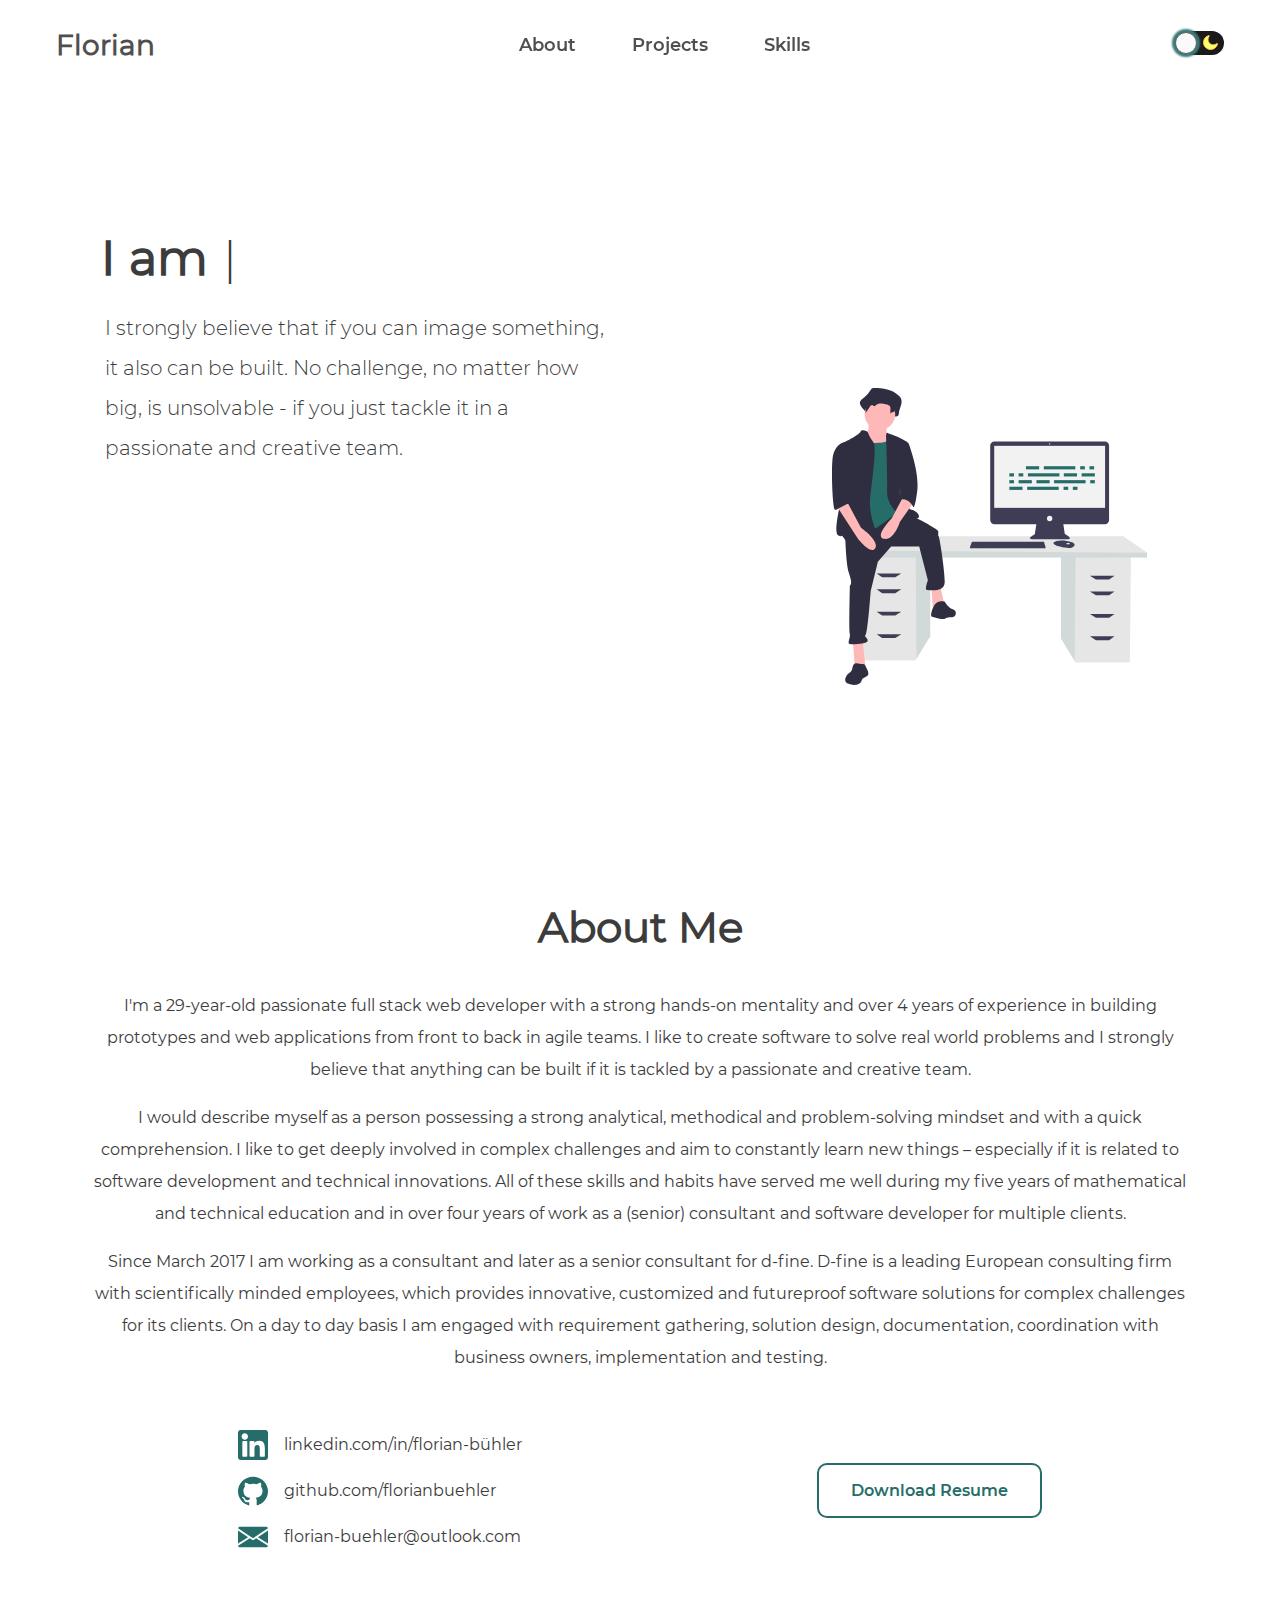
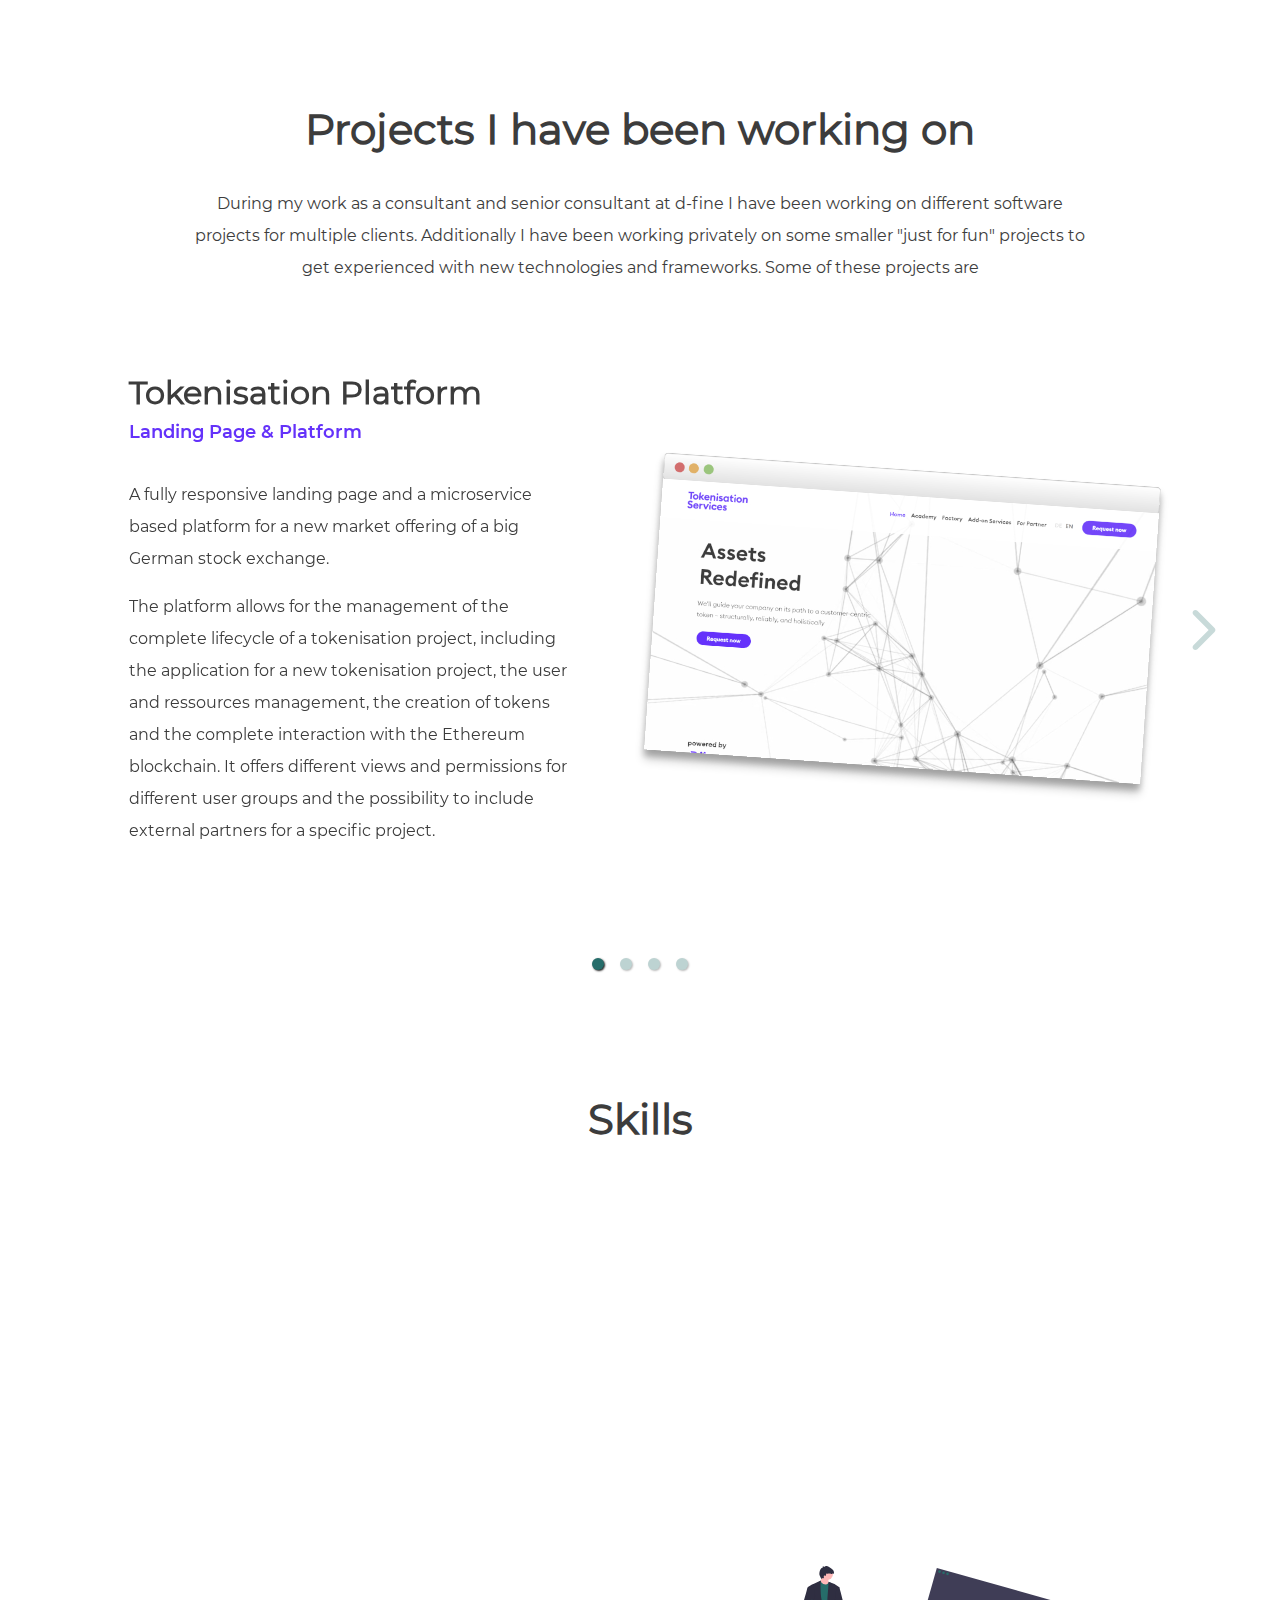
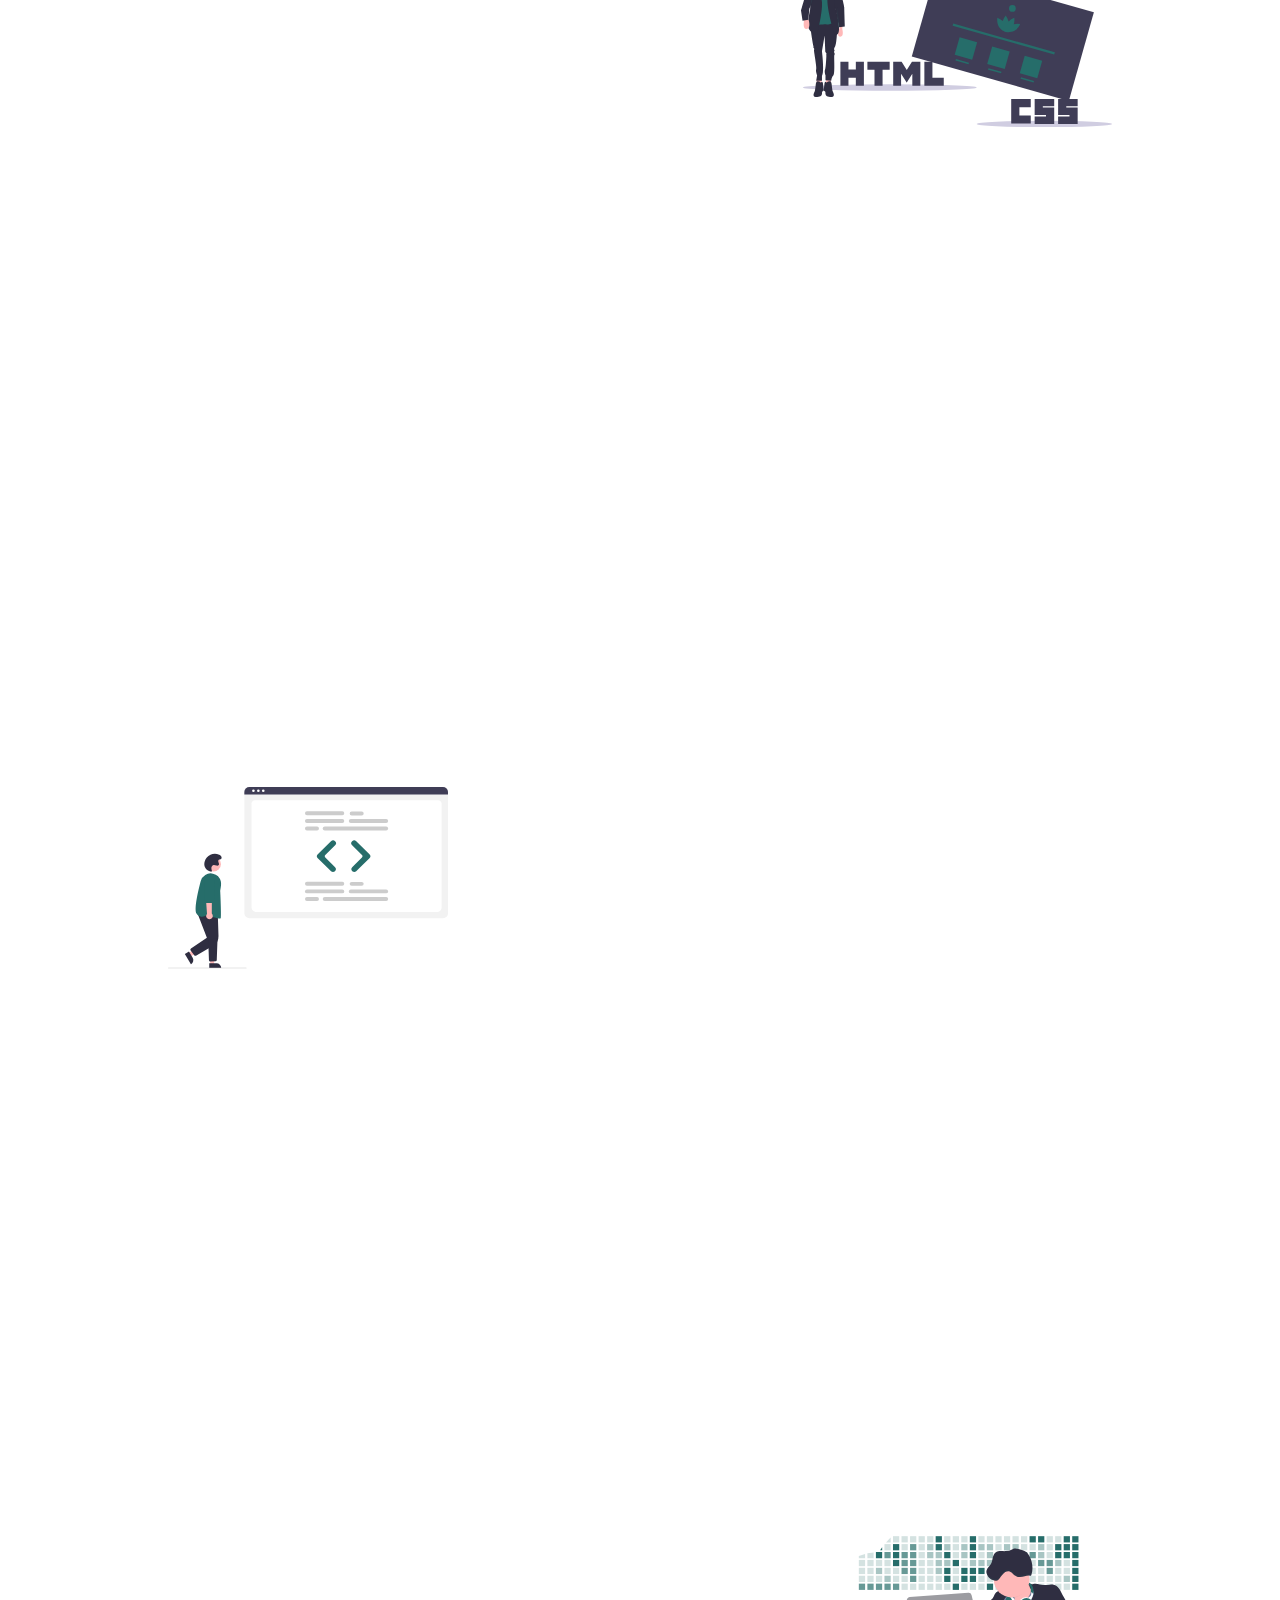
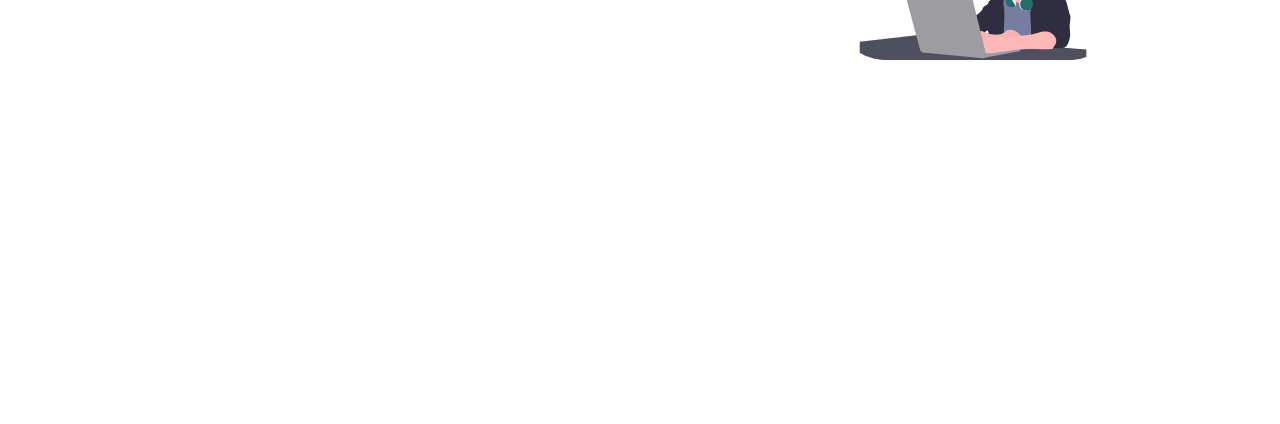
==== index.html @ 0b6b935c "Updates" ====
<!DOCTYPE html><html lang="eng"><head><meta charSet="utf-8"/><meta http-equiv="x-ua-compatible" content="ie=edge"/><meta name="viewport" content="width=device-width, initial-scale=1, shrink-to-fit=no"/><style data-href="/styles.84ae07468c610f2c6da1.css" id="gatsby-global-css">.styles-module--wrapper--1tloD{position:-webkit-sticky;position:sticky;z-index:10;top:0;width:100%;height:90px;padding:0 1.5rem;background:var(--background);opacity:.9}@media only screen and (min-width:1080px){.styles-module--wrapper--1tloD{position:relative;padding:0 3.5rem}}.styles-module--container--2Hmc_{display:flex;width:100%;max-width:1550px;height:100%;flex-direction:row;align-items:center;justify-content:space-between;margin:0 auto}.styles-module--container--2Hmc_ .styles-module--logo--1yQ4W h2{margin:0;font-size:20px}@media only screen and (min-width:1080px){.styles-module--container--2Hmc_ .styles-module--logo--1yQ4W h2{margin:0;font-size:28px}}.styles-module--container--2Hmc_ .styles-module--navigation--2aQQO{position:fixed;z-index:9;top:90px;right:-290px;display:flex;min-width:290px;height:calc(100vh - 90px);flex-direction:column;align-items:center;padding:40px 20px;margin:0;background:var(--primary);-webkit-overflow-scrolling:touch;overflow-y:auto;transition:right .5s ease}.styles-module--container--2Hmc_ .styles-module--navigation--2aQQO nav{display:flex;flex-direction:column;align-items:center;margin:0 auto;font-size:18px}.styles-module--container--2Hmc_ .styles-module--navigation--2aQQO nav a{margin:.85rem;color:#fff;cursor:pointer;font-family:Montserrat-SemiBold,Helvetica Neue,Arial,sans-serif}@media only screen and (min-width:1080px){.styles-module--container--2Hmc_ .styles-module--navigation--2aQQO nav a:before{position:absolute;z-index:-1;right:100%;bottom:-2px;left:0;height:2px;background:var(--primary);content:"";transition:.3s ease-in-out 0s}}@media only screen and (min-width:1080px){.styles-module--container--2Hmc_ .styles-module--navigation--2aQQO nav a:active:before,.styles-module--container--2Hmc_ .styles-module--navigation--2aQQO nav a:focus:before,.styles-module--container--2Hmc_ .styles-module--navigation--2aQQO nav a:hover:before{right:0}}@media only screen and (min-width:1080px){.styles-module--container--2Hmc_ .styles-module--navigation--2aQQO nav a:active,.styles-module--container--2Hmc_ .styles-module--navigation--2aQQO nav a:focus,.styles-module--container--2Hmc_ .styles-module--navigation--2aQQO nav a:hover{border-bottom:2px solid transparent}}@media only screen and (min-width:1080px){.styles-module--container--2Hmc_ .styles-module--navigation--2aQQO nav a{position:relative;display:block;padding:.15rem 0;border-top:2px solid transparent;border-bottom:2px solid transparent;margin:0 1.75rem;-webkit-backface-visibility:hidden;backface-visibility:hidden;color:var(--text-color);font-weight:400;text-decoration:none;transform:translateZ(0)}}@media only screen and (min-width:1080px){.styles-module--container--2Hmc_ .styles-module--navigation--2aQQO nav{flex-direction:row}}.styles-module--container--2Hmc_ .styles-module--navigation-is-active--dvN_G{color:#ababab!important}@media only screen and (min-width:1080px){.styles-module--container--2Hmc_ .styles-module--navigation-is-active--dvN_G{color:var(--primary)!important}}.styles-module--container--2Hmc_ .styles-module--navigation-open--3xJAV{right:0}@media only screen and (min-width:1080px){.styles-module--container--2Hmc_ .styles-module--navigation-open--3xJAV{display:none}}.styles-module--container--2Hmc_ .styles-module--navigation--2aQQO .styles-module--button--3vCJO{width:200px}@media only screen and (min-width:1080px){.styles-module--container--2Hmc_ .styles-module--navigation--2aQQO .styles-module--button--3vCJO{width:125px;border-color:var(--primary);background:var(--primary)}.styles-module--container--2Hmc_ .styles-module--navigation--2aQQO .styles-module--button--3vCJO span{color:#fff}.styles-module--container--2Hmc_ .styles-module--navigation--2aQQO .styles-module--button--3vCJO:hover{background:#fff}.styles-module--container--2Hmc_ .styles-module--navigation--2aQQO .styles-module--button--3vCJO:hover span{color:var(--primary)}}.styles-module--container--2Hmc_ .styles-module--navigation--2aQQO .styles-module--button-margin--3Skhg{margin-top:.75rem}@media only screen and (min-width:1080px){.styles-module--container--2Hmc_ .styles-module--navigation--2aQQO .styles-module--button-margin--3Skhg{margin:0 0 0 .75rem}}@media only screen and (min-width:1080px){.styles-module--container--2Hmc_ .styles-module--navigation--2aQQO{position:relative;top:0;right:0;height:100%;flex-direction:row;padding:0;margin:auto 0;background:transparent}}.styles-module--header-nav-toggle-button--1l3_R{position:relative;z-index:10;align-self:flex-start;padding:8px;border:0;margin:auto 2px auto auto;-webkit-appearance:none;-moz-appearance:none;appearance:none;background:transparent;color:var(--primary);cursor:pointer;outline:none}.styles-module--header-nav-toggle-button--1l3_R svg{display:block;width:24px;height:20px;fill:var(--primary);stroke:var(--primary)}@media only screen and (min-width:1080px){.styles-module--header-nav-toggle-button--1l3_R{display:none}}.styles-module--header-nav-toggle-button-open--36XNw{color:var(--primary)}.styles-module--visible-on-mobile--6mH3j{margin-top:1rem}.styles-module--visible-on-mobile--6mH3j .react-toggle-track{background:#3c3c3c!important}@media only screen and (min-width:660px){.styles-module--visible-on-mobile--6mH3j{display:none}}.styles-module--visible-on-tablet--1mym2{display:none}@media only screen and (min-width:660px){.styles-module--visible-on-tablet--1mym2{display:block}}.react-toggle{position:relative;display:inline-block;padding:0;border:0;background-color:transparent;cursor:pointer;touch-action:pan-x;-webkit-user-select:none;-ms-user-select:none;user-select:none}.react-toggle-screenreader-only{position:absolute;overflow:hidden;width:1px;height:1px;padding:0;border:0;margin:-1px;clip:rect(0 0 0 0)}.react-toggle-track{position:relative;width:50px;height:24px;padding:0;background-color:#000;border-radius:30px;transition:all .2s ease}.react-toggle--checked .react-toggle-track{background-color:var(--primary)}.react-toggle-track-check{position:absolute;top:0;bottom:0;left:8px;width:14px;height:14px;margin-top:auto;margin-bottom:auto;line-height:0;opacity:0;transition:opacity .25s ease}.react-toggle--checked .react-toggle-track-check{opacity:1}.react-toggle-track-x{position:absolute;top:0;right:6px;bottom:0;width:15px;height:15px;margin:auto 0;line-height:0;opacity:1;transition:opacity .25s ease}.react-toggle--checked .react-toggle-track-x{opacity:0}.react-toggle-thumb{position:absolute;top:1px;left:1px;width:22px;height:22px;box-sizing:border-box;border:1px solid #4d4d4d;background-color:#fafafa;border-radius:50%;box-shadow:0 0 2px 3px var(--primary);transition:all .25s ease}.react-toggle--checked .react-toggle-thumb{left:27px;border-color:var(--primary)}.icons-module--icon--tpOeG svg{width:15px;height:15px}

/*! normalize.css v8.0.1 | MIT License | github.com/necolas/normalize.css */html{line-height:1.15;-webkit-text-size-adjust:100%;-moz-text-size-adjust:100%;text-size-adjust:100%}body{margin:0}main{display:block}h1{margin:.67em 0;font-size:2em}hr{overflow:visible;height:0;box-sizing:content-box}pre{font-family:monospace,monospace;font-size:1em}a{background-color:transparent}abbr[title]{border-bottom:0;text-decoration:underline;-webkit-text-decoration:underline dotted;text-decoration:underline dotted}b,strong{font-weight:bolder}code,kbd,samp{font-family:monospace,monospace;font-size:1em}small{font-size:80%}sub,sup{position:relative;font-size:75%;line-height:0;vertical-align:baseline}sub{bottom:-.25em}sup{top:-.5em}img{border-style:none}button,input,optgroup,select,textarea{margin:0;font-family:inherit;font-size:100%;line-height:1.15}button,input{overflow:visible}button,select{text-transform:none}[type=button],[type=reset],[type=submit],button{-webkit-appearance:button;-moz-appearance:button;appearance:button}[type=button]::-moz-focus-inner,[type=reset]::-moz-focus-inner,[type=submit]::-moz-focus-inner,button::-moz-focus-inner{padding:0;border-style:none}[type=button]:-moz-focusring,[type=reset]:-moz-focusring,[type=submit]:-moz-focusring,button:-moz-focusring{outline:1px dotted ButtonText}fieldset{padding:.35em .75em .625em}legend{display:table;max-width:100%;box-sizing:border-box;padding:0;color:inherit;white-space:normal}progress{vertical-align:baseline}textarea{overflow:auto}[type=checkbox],[type=radio]{box-sizing:border-box;padding:0}[type=number]::-webkit-inner-spin-button,[type=number]::-webkit-outer-spin-button{height:auto}[type=search]{-webkit-appearance:textfield;-moz-appearance:textfield;appearance:textfield;outline-offset:-2px}[type=search]::-webkit-search-decoration{-webkit-appearance:none;appearance:none}::-webkit-file-upload-button{-webkit-appearance:button;appearance:button;font:inherit}details{display:block}summary{display:list-item}[hidden],template{display:none}:root{--text-color:#3c3c3c;--background:#fff;--medium-grey-transparent:hsla(0,0%,48.6%,0.6)}:root,:root.dark{--primary:#266d6a}:root.dark{--text-color:#dadada;--background:#171717;--medium-grey-transparent:hsla(0,0%,48.6%,0.2)}@font-face{font-family:Montserrat-Light;font-style:normal;font-weight:300;src:local("Montserrat-Light"),url(/static/montserrat-v15-latin-300-67b63e411b17fbff10ed15b629d9e691.woff2) format("woff2"),url(/static/montserrat-v15-latin-300-8dc95fab9cf98d02ca8d76e97d3dff60.woff) format("woff")}@font-face{font-family:Montserrat-Regular;font-style:normal;font-weight:400;src:local("Montserrat-Regular"),url(/static/montserrat-v15-latin-regular-eb22b8eb674c92c3f85a0b50a44a90cc.woff2) format("woff2"),url(/static/montserrat-v15-latin-regular-8102c4838f9e3d08dad644290a9cb701.woff) format("woff")}@font-face{font-family:Montserrat-SemiBold;font-style:normal;font-weight:600;src:local("Montserrat-SemiBold"),url(/static/montserrat-v15-latin-600-0a263041d4aae16eee447e79da019dda.woff2) format("woff2"),url(/static/montserrat-v15-latin-600-7c839d15a6f54e7025ba8c0c4b333e8f.woff) format("woff")}@font-face{font-family:Montserrat-Bold;font-style:normal;font-weight:700;src:local("Montserrat-Bold"),url(/static/montserrat-v15-latin-700-704b38329dc4e01c1cbdadc5c2c8ce4f.woff2) format("woff2"),url(/static/montserrat-v15-latin-700-80f10bd382f0df1cd650fec59f3c9394.woff) format("woff")}*{box-sizing:border-box;padding:0;margin:0;color:var(--text-color);transition:.3s ease-in-out 0s}*,h1,h2,h3,h4,h5,h6{font-family:Montserrat-Regular,Helvetica Neue,Arial,sans-serif}h1,h2,h3,h4,h5,h6{font-weight:600}h1{margin-bottom:28px;font-size:28px;line-height:36px}@media only screen and (min-width:660px){h1{font-size:36px;line-height:48px}}@media only screen and (min-width:1080px){h1{margin-bottom:20px;font-size:48px;line-height:1.25}}h2{margin-bottom:15px;font-size:36px;line-height:1.5}@media only screen and (min-width:660px){h2{font-size:36px;line-height:1.5}}@media only screen and (min-width:1080px){h2{font-size:42px;line-height:54px}}h3{margin-bottom:15px;font-size:24px;line-height:28px}@media only screen and (min-width:660px){h3{font-size:28px;line-height:32px}}@media only screen and (min-width:1080px){h3{font-size:32px;line-height:40px}}h4{margin-bottom:10px;font-size:20px;line-height:28px}@media only screen and (min-width:660px){h4{font-size:22px;line-height:30px}}@media only screen and (min-width:1080px){h4{font-size:24px;line-height:30px}}h5{margin-bottom:10px;font-size:18px;line-height:26px}@media only screen and (min-width:660px){h5{font-size:20px;line-height:26px}}@media only screen and (min-width:1080px){h5{font-size:20px;line-height:26px}}h6{margin-bottom:10px;font-size:12px;line-height:1.75}@media only screen and (min-width:660px){h6{font-size:13px;line-height:18px}}@media only screen and (min-width:1080px){h6{font-size:13px;line-height:18px}}p,span{font-size:1rem;line-height:2}@media only screen and (min-width:660px){p,span{font-size:1rem}}@media only screen and (min-width:1080px){p,span{font-size:1rem}}a{text-decoration:none}.styles-module--page-template--29n2f{display:flex;min-height:100vh;flex-direction:column;background-color:var(--background)}.styles-module--page-template--29n2f .styles-module--main--3QexD{position:relative;flex:1 1}.styles-module--wrapper--206Nz{width:100%;padding:0 1.5rem}@media only screen and (min-width:1080px){.styles-module--wrapper--206Nz{padding:0 3.5rem}}.styles-module--container--1LbOg{max-width:1550px;margin:auto}.styles-module--container--1EYRg{display:flex;min-height:calc(100vh - 90px);flex-direction:column}.styles-module--top--4F_tt{flex-grow:1}.styles-module--content--juCn7{display:flex;width:100%;flex-direction:column}@media only screen and (min-width:1080px){.styles-module--content--juCn7{flex-direction:row;justify-content:space-around}}.styles-module--content--juCn7 .styles-module--text--NBpup{width:100%;height:100%}@media only screen and (min-width:1080px){.styles-module--content--juCn7 .styles-module--text--NBpup{width:55%}}.styles-module--content--juCn7 .styles-module--text--NBpup .styles-module--title--3_FdP{display:flex;flex-direction:column;align-items:flex-start;font-family:Montserrat-Regular,Helvetica Neue,Arial,sans-serif;font-size:36px;text-wrap:normal}@media only screen and (min-width:1080px){.styles-module--content--juCn7 .styles-module--text--NBpup .styles-module--title--3_FdP{flex-direction:row;align-items:center;font-size:48px}}.styles-module--content--juCn7 .styles-module--text--NBpup .styles-module--title--3_FdP .styles-module--typewriter-wrapper--dIOY9{color:var(--primary);font-family:Montserrat-Regular,Helvetica Neue,Arial,sans-serif;font-size:36px;line-height:1.25}@media only screen and (min-width:1080px){.styles-module--content--juCn7 .styles-module--text--NBpup .styles-module--title--3_FdP .styles-module--typewriter-wrapper--dIOY9{margin-left:.9rem;font-size:48px}}.styles-module--content--juCn7 .styles-module--text--NBpup .styles-module--title--3_FdP .styles-module--typewriter-cursor--NxSvw{margin-left:1px;animation:styles-module--typewriter-cursor--NxSvw 1s infinite;font-family:Montserrat-Light,Helvetica Neue,Arial,sans-serif;font-size:36px;font-weight:200;line-height:1.25}@media only screen and (min-width:1080px){.styles-module--content--juCn7 .styles-module--text--NBpup .styles-module--title--3_FdP .styles-module--typewriter-cursor--NxSvw{font-size:48px}}.styles-module--content--juCn7 .styles-module--text--NBpup p{font-family:Montserrat-Light,Helvetica Neue,Arial,sans-serif}@media only screen and (min-width:1080px){.styles-module--content--juCn7 .styles-module--text--NBpup p{padding-left:.3rem;margin-right:8rem;font-size:20px}}.styles-module--content--juCn7 .styles-module--img--3zgpH{width:60%;height:100%;margin:4rem auto 0}@media only screen and (min-width:1080px){.styles-module--content--juCn7 .styles-module--img--3zgpH{width:27%;margin:12rem 2rem 0 0}}.styles-module--content--juCn7 .styles-module--img--3zgpH svg{width:100%;height:auto;fill:var(--primary)}.styles-module--bottom--2y3Km{flex-grow:2}@keyframes styles-module--typewriter-cursor--NxSvw{0%{opacity:0}50%{opacity:1}to{opacity:0}}.styles-module--container--22Nbw{display:flex;width:100%;max-width:1100px;min-height:400px;flex-direction:column;align-items:center;margin-bottom:8rem}.styles-module--container--22Nbw h2{margin-bottom:1.75rem}.styles-module--container--22Nbw p{margin:.5rem 0;text-align:left}@media only screen and (min-width:1080px){.styles-module--container--22Nbw p{text-align:center}}.styles-module--additional-information--2zDeT{display:flex;width:100%;flex-direction:column;align-items:center;justify-content:space-around;margin-top:2rem}@media only screen and (min-width:1080px){.styles-module--additional-information--2zDeT{flex-direction:row}}.styles-module--additional-information--2zDeT ul{margin-bottom:3rem;list-style:none}@media only screen and (min-width:1080px){.styles-module--additional-information--2zDeT ul{margin-bottom:0}}.styles-module--additional-information--2zDeT ul .styles-module--item--aVjDV{display:flex;flex-direction:row;align-items:center;margin:1.5rem 0}@media only screen and (min-width:1080px){.styles-module--additional-information--2zDeT ul .styles-module--item--aVjDV{margin:1rem 0}}.styles-module--additional-information--2zDeT ul .styles-module--item--aVjDV svg{width:auto;height:30px;fill:var(--primary)}.styles-module--additional-information--2zDeT ul .styles-module--item--aVjDV a{margin-left:1rem}.styles-module--additional-information--2zDeT ul .styles-module--item--aVjDV a:hover{color:var(--primary)}.styles-module--button--1mWID{padding:1rem 2rem;border:2px solid var(--primary);border-radius:10px;color:var(--primary);font-family:Montserrat-SemiBold,Helvetica Neue,Arial,sans-serif}.styles-module--button--1mWID:hover{background:var(--primary);color:#fff}.styles-module--container--2IVAq{display:flex;width:100%;flex-direction:column-reverse;padding-bottom:2rem;margin-top:3rem}@media only screen and (min-width:1080px){.styles-module--container--2IVAq{height:700px;flex-direction:row;justify-content:space-around;padding:0 2rem 2rem;margin-top:0}}.styles-module--content-wrapper--2GbKI{display:flex;width:100%;height:100%;flex-direction:column}@media only screen and (min-width:1080px){.styles-module--content-wrapper--2GbKI{width:40%}}.styles-module--content-wrapper--2GbKI .styles-module--content--plZmv{display:flex;width:100%;flex-direction:column;align-items:center}@media only screen and (min-width:1080px){.styles-module--content-wrapper--2GbKI .styles-module--content--plZmv{align-items:flex-start}}.styles-module--content-wrapper--2GbKI .styles-module--content--plZmv h3{margin-bottom:.25rem}.styles-module--content-wrapper--2GbKI .styles-module--content--plZmv h4{margin-bottom:2rem;font-family:Montserrat-SemiBold,Helvetica Neue,Arial,sans-serif;font-size:18px}.styles-module--content-wrapper--2GbKI .styles-module--content--plZmv p{margin-bottom:1rem;text-align:center}@media only screen and (min-width:1080px){.styles-module--content-wrapper--2GbKI .styles-module--content--plZmv p{text-align:left}}.styles-module--content-wrapper--2GbKI .styles-module--bottom--3ZhWY,.styles-module--content-wrapper--2GbKI .styles-module--top--2x5Xb{flex:1 1}.styles-module--img-wrapper--1nvAI{display:flex;width:80%;height:100%;flex-direction:column;margin:0 auto 3rem}@media only screen and (min-width:1080px){.styles-module--img-wrapper--1nvAI{width:45%;margin:0}}.styles-module--top--2x5Xb{flex:3 1}.styles-module--img--1oOqw{box-shadow:0 10px 10px rgba(0,0,0,.19),0 6px 6px rgba(0,0,0,.23);transform:rotate(4deg)}.styles-module--bottom--3ZhWY{flex:3 1}.styles-module--container--11mvy{display:flex;min-height:100vh;flex-direction:column}.styles-module--top--23nOQ{flex:1 1}.styles-module--content--yDTdf{display:flex;width:100%;flex-direction:column;align-items:center}.styles-module--content--yDTdf h2{margin-bottom:2rem;text-align:center}.styles-module--content--yDTdf>p{text-align:center}@media only screen and (min-width:1080px){.styles-module--content--yDTdf>p{padding:0 8rem}}.styles-module--bottom--wjyJT{flex:2 1}.carousel-root{width:100%}.dot{width:12px!important;height:12px!important;background:var(--primary)!important;outline:none}.styles-module--arrow--s4yx_{position:absolute;z-index:2;bottom:calc(50% - 20px);display:none;padding:0;border:0;background:transparent;cursor:pointer;outline:none}@media only screen and (min-width:1080px){.styles-module--arrow--s4yx_{display:block}}.styles-module--arrow--s4yx_ svg{width:auto;height:40px;fill:var(--primary);opacity:.25}.styles-module--arrow--s4yx_ svg:hover{opacity:1}.styles-module--arrowPrev--3o8Dq{left:0}.styles-module--arrowPrev--3o8Dq svg{transform:rotate(180deg)}.styles-module--arrowNext--3laaZ{right:0}.styles-module--helfr-app-color--1JUU-,.styles-module--helfr-landing-page-color--gcbC0,.styles-module--token-platform-color--16fZ5{color:#6432fa}.styles-module--hacker-news-color--39Er-{color:#14b8a6}.styles-module--helfr-app-img--QIt-x{box-shadow:none}.styles-module--helfr-app-img--QIt-x>img{width:120%!important;margin-left:-2rem}.carousel.carousel-slider .control-arrow,.carousel .control-arrow{transition:all .25s ease-in;opacity:.4;filter:alpha(opacity=40);position:absolute;z-index:2;top:20px;background:none;border:0;font-size:32px;cursor:pointer}.carousel .control-arrow:focus,.carousel .control-arrow:hover{opacity:1;filter:alpha(opacity=100)}.carousel.carousel-slider .control-arrow:before,.carousel .control-arrow:before{margin:0 5px;display:inline-block;border-top:8px solid transparent;border-bottom:8px solid transparent;content:""}.carousel .control-disabled.control-arrow{opacity:0;filter:alpha(opacity=0);cursor:inherit;display:none}.carousel .control-prev.control-arrow{left:0}.carousel .control-prev.control-arrow:before{border-right:8px solid #fff}.carousel .control-next.control-arrow{right:0}.carousel .control-next.control-arrow:before{border-left:8px solid #fff}.carousel-root{outline:none}.carousel{position:relative;width:100%}.carousel *{box-sizing:border-box}.carousel img{width:100%;display:inline-block;pointer-events:none}.carousel .carousel{position:relative}.carousel .control-arrow{outline:0;border:0;background:none;top:50%;margin-top:-13px;font-size:18px}.carousel .thumbs-wrapper{margin:20px;overflow:hidden}.carousel .thumbs{transition:all .15s ease-in;transform:translateZ(0);position:relative;list-style:none;white-space:nowrap}.carousel .thumb{transition:border .15s ease-in;display:inline-block;margin-right:6px;white-space:nowrap;overflow:hidden;border:3px solid #fff;padding:2px}.carousel .thumb:focus{border:3px solid #ccc;outline:none}.carousel .thumb.selected,.carousel .thumb:hover{border:3px solid #333}.carousel .thumb img{vertical-align:top}.carousel.carousel-slider{position:relative;margin:0;overflow:hidden}.carousel.carousel-slider .control-arrow{top:0;color:#fff;font-size:26px;bottom:0;margin-top:0;padding:5px}.carousel.carousel-slider .control-arrow:hover{background:rgba(0,0,0,.2)}.carousel .slider-wrapper{overflow:hidden;margin:auto;width:100%;transition:height .15s ease-in}.carousel .slider-wrapper.axis-horizontal .slider{-ms-box-orient:horizontal;display:-moz-flex;display:flex}.carousel .slider-wrapper.axis-horizontal .slider .slide{flex-direction:column;flex-flow:column}.carousel .slider-wrapper.axis-vertical{-ms-box-orient:horizontal;display:-moz-flex;display:flex}.carousel .slider-wrapper.axis-vertical .slider{flex-direction:column}.carousel .slider{margin:0;padding:0;position:relative;list-style:none;width:100%}.carousel .slider.animated{transition:all .35s ease-in-out}.carousel .slide{min-width:100%;margin:0;position:relative;text-align:center}.carousel .slide img{width:100%;vertical-align:top;border:0}.carousel .slide iframe{display:inline-block;width:calc(100% - 80px);margin:0 40px 40px;border:0}.carousel .slide .legend{transition:all .5s ease-in-out;position:absolute;bottom:40px;left:50%;margin-left:-45%;width:90%;border-radius:10px;background:#000;color:#fff;padding:10px;font-size:12px;text-align:center;opacity:.25;transition:opacity .35s ease-in-out}.carousel .control-dots{position:absolute;bottom:0;margin:10px 0;padding:0;text-align:center;width:100%;z-index:1}@media (min-width:960px){.carousel .control-dots{bottom:0}}.carousel .control-dots .dot{transition:opacity .25s ease-in;opacity:.3;filter:alpha(opacity=30);box-shadow:1px 1px 2px rgba(0,0,0,.9);background:#fff;border-radius:50%;width:8px;height:8px;cursor:pointer;display:inline-block;margin:0 8px}.carousel .control-dots .dot.selected,.carousel .control-dots .dot:hover{opacity:1;filter:alpha(opacity=100)}.carousel .carousel-status{position:absolute;top:0;right:0;padding:5px;font-size:10px;text-shadow:1px 1px 1px rgba(0,0,0,.9);color:#fff}.carousel:hover .slide .legend{opacity:1}.styles-module--skill-collection--3_7t0{display:flex;width:100%;align-items:center;justify-content:space-between;margin:1.5rem 0}@media only screen and (min-width:1080px){.styles-module--skill-collection--3_7t0{flex-direction:row;align-items:normal;padding:0 3rem;margin:3rem 0}}.styles-module--contentWrapper--2Y_CT{width:100%}@media only screen and (min-width:1080px){.styles-module--contentWrapper--2Y_CT{width:55%}}.styles-module--contentWrapper--2Y_CT ul{list-style:none}.styles-module--imgWrapper--2kVEX{display:flex;width:80%;flex-direction:column}@media only screen and (min-width:1080px){.styles-module--imgWrapper--2kVEX{width:35%}}@media only screen and (min-width:1080px){.styles-module--imgWrapper-left--2hAgb{padding-right:4rem}}@media only screen and (min-width:1080px){.styles-module--imgWrapper-right--1L3yR{padding-left:4rem}}.styles-module--top--3nBLh{flex-grow:2}.styles-module--img--3ZJh8 svg{display:block;width:100%;height:auto;fill:var(--primary)}.styles-module--bottom--6Beet{min-height:2rem;flex-grow:1}.styles-module--left--3WjKH{flex-direction:column-reverse}@media only screen and (min-width:1080px){.styles-module--left--3WjKH{flex-direction:row}}.styles-module--right--7GlhK{flex-direction:column-reverse}@media only screen and (min-width:1080px){.styles-module--right--7GlhK{flex-direction:row-reverse}}.styles-module--card--1eDiE{display:flex;width:100%;flex-direction:row}.styles-module--card--1eDiE .styles-module--visualization--WSoW9{display:flex;flex-direction:column;align-items:center}.styles-module--card--1eDiE .styles-module--visualization--WSoW9 .styles-module--bubble--2MBNm{display:flex;width:55px;height:55px;flex-direction:row;align-items:center;justify-content:center;background:var(--medium-grey-transparent);border-radius:50%;color:var(--primary);font-family:Montserrat-SemiBold,Helvetica Neue,Arial,sans-serif;font-size:20px}.styles-module--card--1eDiE .styles-module--visualization--WSoW9 .styles-module--bubble--2MBNm svg{width:32px;height:auto;fill:var(--primary);stroke:var(--primary)}.styles-module--card--1eDiE .styles-module--visualization--WSoW9 .styles-module--line--1XcTY{width:3px;flex-grow:1;background:var(--medium-grey-transparent)}.styles-module--card--1eDiE .styles-module--content--HOIaU{margin-left:1rem}.styles-module--card--1eDiE .styles-module--content--HOIaU .styles-module--title--3R2rZ{display:flex;flex-direction:column;margin-top:2px}@media only screen and (min-width:1080px){.styles-module--card--1eDiE .styles-module--content--HOIaU .styles-module--title--3R2rZ{flex-direction:row;align-items:flex-end;margin-top:12px}}.styles-module--card--1eDiE .styles-module--content--HOIaU .styles-module--title--3R2rZ h4{margin-bottom:0;font-family:Montserrat-SemiBold,Helvetica Neue,Arial,sans-serif}@media only screen and (min-width:1080px){.styles-module--card--1eDiE .styles-module--content--HOIaU .styles-module--title--3R2rZ h4{margin-bottom:10px}}.styles-module--card--1eDiE .styles-module--content--HOIaU .styles-module--title--3R2rZ h5{font-size:14px}@media only screen and (min-width:1080px){.styles-module--card--1eDiE .styles-module--content--HOIaU .styles-module--title--3R2rZ h5{margin-left:1rem}}.styles-module--card--1eDiE .styles-module--content--HOIaU>div:last-of-type{margin-bottom:1.5rem;font-family:Montserrat-Light,Helvetica Neue,Arial,sans-serif;font-size:16px;line-height:1.75}@media only screen and (min-width:1080px){.styles-module--card--1eDiE .styles-module--content--HOIaU>div:last-of-type{font-size:14px}}.styles-module--container--2bVTo{display:flex;width:100%;min-height:calc(100vh - 90px);flex-direction:column;align-items:center;margin:6rem auto 2rem}@media only screen and (min-width:1080px){.styles-module--container--2bVTo{margin:6rem auto 12rem}}.styles-module--container--2bVTo h2{margin-bottom:2rem}.styles-module--backend-dev-skills-img--1gZaJ svg{width:90%;margin:0 auto}@media only screen and (min-width:1080px){.styles-module--backend-dev-skills-img--1gZaJ svg{margin-left:0}}.styles-module--general-dev-skills-img--3sIqB svg{width:90%;margin:0 auto}@media only screen and (min-width:1080px){.styles-module--general-dev-skills-img--3sIqB svg{margin-left:2rem}}</style><meta name="generator" content="Gatsby 2.28.2"/><title data-react-helmet="true">Home | Florian Bühler</title><meta data-react-helmet="true" name="image" content="/xyz"/><meta data-react-helmet="true" name="description"/><meta data-react-helmet="true" property="og:url" content=""/><meta data-react-helmet="true" property="og:title" content="Home | Florian Bühler"/><meta data-react-helmet="true" property="og:description"/><meta data-react-helmet="true" property="og:type" content="website"/><meta data-react-helmet="true" property="og:image" content="/xyz"/><meta data-react-helmet="true" name="twitter:card" content="summary"/><meta data-react-helmet="true" name="twitter:creator" content=""/><meta data-react-helmet="true" name="twitter:title" content="Home | Florian Bühler"/><meta data-react-helmet="true" name="twitter:description"/><meta data-react-helmet="true" name="twitter:image" content="/xyz"/><script> (function() { function setTheme(theme) { if (theme === 'dark') { document.documentElement.className = 'dark'; } else { document.documentElement.className = ''; } window.__theme = theme; }; window.__setPreferredTheme = function(theme) { setTheme(theme); try { localStorage.setItem('preferred-theme', theme); } catch (e) {} }; var preferredTheme; try { preferredTheme = localStorage.getItem('preferred-theme'); } catch (e) {} window.__themeListeners = []; var darkQuery = window.matchMedia('(prefers-color-scheme: dark)'); darkQuery.addListener(function(e) { window.__setPreferredTheme(e.matches ? 'dark' : 'light'); window.__themeListeners.forEach(function(listener) { listener(); }); }); setTheme(preferredTheme || (darkQuery.matches ? 'dark' : 'light')); })(); </script><link as="script" rel="preload" href="/webpack-runtime-3b6b1a34a5eebfae6175.js"/><link as="script" rel="preload" href="/framework-06f646d936b841f99ebd.js"/><link as="script" rel="preload" href="/app-eac00e4305739a295a85.js"/><link as="script" rel="preload" href="/styles-c4fa86dfd4ad05097eee.js"/><link as="script" rel="preload" href="/component---src-pages-index-tsx-f63d3477032bb98c1782.js"/><link as="fetch" rel="preload" href="/page-data\index\page-data.json" crossorigin="anonymous"/><link as="fetch" rel="preload" href="/page-data/sq/d/2397629278.json" crossorigin="anonymous"/><link as="fetch" rel="preload" href="/page-data\app-data.json" crossorigin="anonymous"/></head><body><div id="___gatsby"><div style="outline:none" tabindex="-1" id="gatsby-focus-wrapper"><div class="styles-module--page-template--29n2f"><header class="styles-module--wrapper--1tloD"><div class="styles-module--container--2Hmc_"><div class="styles-module--logo--1yQ4W"><a><h2>Florian</h2></a></div><div class="styles-module--navigation--2aQQO "><nav><a>About</a><a>Projects</a><a>Skills</a></nav><div class="styles-module--visible-on-mobile--6mH3j"></div></div><div class="styles-module--visible-on-tablet--1mym2"></div><button class="styles-module--header-nav-toggle-button--1l3_R "><svg xmlns="http://www.w3.org/2000/svg" width="24" height="20" viewBox="0 0 24 20"><g fill-rule="evenodd"><path d="M0 0h24v4H0zM0 8h24v4H0zM0 16h24v4H0z"></path></g></svg></button></div></header><main class="styles-module--main--3QexD"><section id="heroHeader" class="styles-module--wrapper--206Nz"><div class="styles-module--container--1LbOg styles-module--container--1EYRg"><div class="styles-module--top--4F_tt"></div><div class="styles-module--content--juCn7"><div class="styles-module--text--NBpup"><h1 class="styles-module--title--3_FdP">I am<div class="Typewriter" data-testid="typewriter-wrapper"></div></h1><p>I strongly believe that if you can image something, it also can be built. No challenge, no matter how big, is unsolvable - if you just tackle it in a passionate and creative team.</p></div><div class="styles-module--img--3zgpH"><svg id="b52d7e2d-d80f-4111-b6ed-d15502ee1edd" data-name="Layer 1" width="711.1879" height="669.68268" viewBox="0 0 711.1879 669.68268"><title>feeling_proud</title><polygon points="516.326 380.018 516.326 565.013 547.27 615.443 549.625 619.279 671.722 619.279 674.189 380.018 516.326 380.018" fill="#e6e6e6"></polygon><polygon points="516.326 380.018 516.326 565.013 547.27 615.443 549.169 380.018 516.326 380.018" opacity="0.1"></polygon><polygon points="221.566 375.084 221.566 560.08 190.622 610.51 188.267 614.345 66.17 614.345 63.703 375.084 221.566 375.084" fill="#e6e6e6"></polygon><polygon points="221.566 375.084 221.566 560.08 190.622 610.51 188.723 375.084 221.566 375.084" opacity="0.1"></polygon><polygon points="711.188 371.385 711.188 382.484 47.67 382.484 47.67 366.451 109.335 334.385 656.923 334.385 711.188 371.385" fill="#e6e6e6"></polygon><polygon points="711.188 371.385 711.188 382.484 47.67 382.484 47.67 366.451 711.188 371.385" opacity="0.1"></polygon><polygon points="142.635 426.883 113.035 426.883 100.702 418.25 156.201 418.25 142.635 426.883" fill="#3f3d56"></polygon><polygon points="142.635 462.649 113.035 462.649 100.702 454.016 156.201 454.016 142.635 462.649" fill="#3f3d56"></polygon><polygon points="142.635 513.215 113.035 513.215 100.702 504.581 156.201 504.581 142.635 513.215" fill="#3f3d56"></polygon><polygon points="142.635 563.78 113.035 563.78 100.702 555.147 156.201 555.147 142.635 563.78" fill="#3f3d56"></polygon><polygon points="595.257 431.816 624.857 431.816 637.19 423.183 581.691 423.183 595.257 431.816" fill="#3f3d56"></polygon><polygon points="595.257 467.582 624.857 467.582 637.19 458.949 581.691 458.949 595.257 467.582" fill="#3f3d56"></polygon><polygon points="595.257 518.148 624.857 518.148 637.19 509.515 581.691 509.515 595.257 518.148" fill="#3f3d56"></polygon><polygon points="595.257 568.713 624.857 568.713 637.19 560.08 581.691 560.08 595.257 568.713" fill="#3f3d56"></polygon><path d="M859.81989,235.61493H610.63446a9.4227,9.4227,0,0,0-9.42389,9.42389V412.89655a9.4227,9.4227,0,0,0,9.42389,9.42388h94.5929l-3.54389,22.62623s-20.25281,10.75927-6.01251,11.07574,81.32764,0,81.32764,0,12.97448,0-7.59479-11.39221l-3.33362-22.30976h93.7497a9.42266,9.42266,0,0,0,9.42388-9.42388V245.03882A9.42266,9.42266,0,0,0,859.81989,235.61493Z" transform="translate(-244.40605 -115.15866)" fill="#3f3d56"></path><rect x="365.82336" y="130.42445" width="249.99557" height="139.87094" fill="#f2f2f2"></rect><circle cx="490.82114" cy="125.99415" r="1.58225" fill="#f2f2f2"></circle><circle cx="490.82114" cy="294.34559" r="6.01255" fill="#f2f2f2"></circle><polygon points="481.452 357.952 481.452 361.117 311.202 361.117 311.202 358.585 311.436 357.952 315.632 346.56 477.971 346.56 481.452 357.952" fill="#3f3d56"></polygon><path d="M791.37558,470.01266c-.31011,1.3259-1.481,2.72467-4.1265,4.04741-9.4935,4.74675-28.797-1.2658-28.797-1.2658s-14.87315-2.53161-14.87315-9.17706a11.86592,11.86592,0,0,1,1.30377-.77528c3.99133-2.11163,17.2253-7.32222,40.69051.22062a9.78618,9.78618,0,0,1,4.46035,2.923A4.667,4.667,0,0,1,791.37558,470.01266Z" transform="translate(-244.40605 -115.15866)" fill="#3f3d56"></path><path d="M791.37558,470.01266c-11.62,4.45247-21.97744,4.78472-32.607-2.59805a23.34328,23.34328,0,0,0-13.88583-4.57268c3.99133-2.11163,17.2253-7.32222,40.69051.22062a9.78618,9.78618,0,0,1,4.46035,2.923A4.667,4.667,0,0,1,791.37558,470.01266Z" transform="translate(-244.40605 -115.15866)" opacity="0.1"></path><ellipse cx="532.40017" cy="350.99016" rx="4.11385" ry="1.2658" fill="#f2f2f2"></ellipse><polygon points="481.452 357.952 481.452 361.117 311.202 361.117 311.202 358.585 311.436 357.952 481.452 357.952" opacity="0.1"></polygon><path d="M339.06751,115.15881a8.55394,8.55394,0,0,0-4.96126,1.1083c-1.476,1.0108-2.40629,2.78162-3.35588,4.42947a52.98576,52.98576,0,0,1-14.43428,16.30464c-4.28894,3.142-9.74169,7.05966-9.00789,12.85269a17.37163,17.37163,0,0,0,2.09058,5.4255c3.9566,7.987,14.75357,14.15926,13.69156,23.27309,3.931-6.58092-1.327-9.835,2.604-16.41586,1.87205-3.134,5.12412-6.67168,7.95054-4.70353.94637.659,1.56777,1.84095,2.55314,2.41917,2.35122,1.37972,4.85259-1.258,6.93387-3.12633,7.17685-6.44263,17.383-4.7548,26.31387-2.74743,4.21624.94767,8.8473,2.191,11.33971,6.2207,3.277,5.29821-3.11344,11.02034-4.72807,17.01049a3.264,3.264,0,0,0,3.50293,4.06214c2.67975-.26434,5.8542-.481,6.01278-1.65694,3.37154.12,7.50269-.26181,8.94728-3.7725a14.76216,14.76216,0,0,0,.69252-4.29319c.5302-5.89718,3.0331-11.27719,4.69119-16.88993s2.37906-12.1905-.41909-17.1668a19.86362,19.86362,0,0,0-3.666-4.45557C379.94,117.67017,359.06259,115.136,339.06751,115.15881Z" transform="translate(-244.40605 -115.15866)" fill="#2f2e41"></path><path d="M326.54375,190.06386s3.4534,28.7784-9.20909,31.08068,11.51136,41.4409,11.51136,41.4409l57.55681,6.90682-13.81364-46.04545s-9.20909-3.45341-3.4534-26.47613S326.54375,190.06386,326.54375,190.06386Z" transform="translate(-244.40605 -115.15866)" fill="#ffb8b8"></path><polygon points="47.028 569.318 51.633 632.631 75.806 632.631 68.9 569.318 47.028 569.318" fill="#ffb8b8"></polygon><polygon points="224.303 449.6 227.756 502.552 254.233 491.041 243.872 447.298 224.303 449.6" fill="#ffb8b8"></polygon><path d="M274.16705,442.73826s1.15113,66.7659,8.058,88.63749,5.75568,23.02272,4.60455,26.47613-2.30228,1.15114-2.30228,6.90682-2.30227,96.69544,0,104.7534-6.90681,21.87159,0,23.02272,39.13863,0,40.28977-6.90682-9.20909-9.20909-4.60454-13.81363,11.51136-98.99772,11.51136-98.99772l16.11591-65.61476,29.92954-34.53409H441.0818l19.56932,75.975s-8.058,21.87159-2.30228,21.87159,40.28977,6.90682,40.28977-18.41818S487.12725,451.94735,484.825,449.64508s1.15113-10.36023-2.30228-13.81364-43.74317-27.62727-58.70794-32.23181S387.857,393.51476,387.857,393.51476Z" transform="translate(-244.40605 -115.15866)" fill="#2f2e41"></path><path d="M498.63861,596.99051s-17.267-5.75568-25.325,11.51137-4.60454,21.87159-4.60454,21.87159,26.47613,9.20909,31.08068,4.60454c2.00333-2.00334,8.36471-2.69926,14.91273-2.84621,9.97289-.22381,12.62625-14.33323,3.20748-17.61885q-.42145-.147-.85317-.25539C507.8477,611.95529,498.63861,596.99051,498.63861,596.99051Z" transform="translate(-244.40605 -115.15866)" fill="#2f2e41"></path><circle cx="108.03826" cy="59.36486" r="34.53409" fill="#ffb8b8"></circle><path d="M307.55,235.53374s56.40567,11.51136,70.21931-6.90682,19.56931,51.80113,19.56931,51.80113l6.90682,73.67272-10.36023,40.28977s-54.1034,43.74318-71.37044,47.19658-43.74318,5.75569-43.74318,5.75569,8.058-127.77613,8.058-130.0784S307.55,235.53374,307.55,235.53374Z" transform="translate(-244.40605 -115.15866)" fill=""></path><path d="M324.70433,213.94456s-12.54979-7.18923-16.0032-.28241S273.01591,237.836,269.5625,237.836s6.90682,95.54431,2.30227,107.05567S245.38864,440.436,258.05114,447.34281s3.45341-6.90682,16.11591,10.36022,74.82385,17.267,78.27726,10.36023-27.62727-58.708-21.87159-107.05567,14.96477-115.11362,6.90682-124.32271S324.70433,213.94456,324.70433,213.94456Z" transform="translate(-244.40605 -115.15866)" fill="#2f2e41"></path><path d="M366.258,221.7201l1.60341-5.518s47.89544,15.87824,50.19772,26.23847,1.15113,82.88181-6.90682,88.63749-19.56932,14.96477-11.51136,28.7784,17.267,28.77841,24.17386,29.92954,19.56931,9.20909,16.1159,17.267-44.89431-6.90682-44.89431-6.90682-27.62727-20.72045-26.47613-52.95227S366.258,221.7201,366.258,221.7201Z" transform="translate(-244.40605 -115.15866)" fill="#2f2e41"></path><path d="M406.54771,357.55418l-27.62727,51.80113s-40.28976,41.4409-17.267,46.04545,35.68522-37.9875,35.68522-37.9875l29.92955-42.592Z" transform="translate(-244.40605 -115.15866)" fill="#ffb8b8"></path><path d="M340.74981,124.19457a7.83806,7.83806,0,0,0-4.03868.78334,9.41322,9.41322,0,0,0-2.73182,3.13072,39.77267,39.77267,0,0,1-11.7501,11.524c-3.49138,2.22077-7.93014,4.98972-7.3328,9.0842a11.35949,11.35949,0,0,0,1.70182,3.8347,30.16344,30.16344,0,0,1,3.66519,18.80068l9.60011-13.954c1.52393-2.21507,4.17125-4.7155,6.47207-3.32442.77039.46577,1.27623,1.30117,2.07836,1.70985,1.914.97518,3.95021-.88912,5.64447-2.20967,5.84225-4.55361,14.15049-3.36066,21.42059-1.94187,3.43219.66981,7.20207,1.54859,9.231,4.39676,3.37169,4.73311-.149,11.5721,1.81882,17.04a5.02339,5.02339,0,0,0,2.07852-3.31717c2.74457.08484,6.1075-.185,7.28345-2.66638a9.18757,9.18757,0,0,0,.56374-3.03439c.43161-4.16809,2.46907-7.97065,3.81883-11.93769s1.93666-8.61616-.34116-12.13338a14.68107,14.68107,0,0,0-2.98426-3.14917C374.02174,125.96958,357.02664,124.17845,340.74981,124.19457Z" transform="translate(-244.40605 -115.15866)" fill="#2f2e41"></path><path d="M406.54771,237.836l10.72528,2.84686s24.95995,63.919,19.20427,107.66222-9.20909,34.53409-9.20909,34.53409-9.20909-20.72046-29.92955-16.11591Z" transform="translate(-244.40605 -115.15866)" fill="#2f2e41"></path><path d="M293.02894,739.422c-2.77592,3.77228-2.21935,9.16459-4.67828,13.15075-2.13144,3.45526-6.14837,5.26695-8.81439,8.32869a22.32616,22.32616,0,0,0-2.26617,3.25987c-2.47311,4.14255-4.4833,9.45174-2.04761,13.61641,1.95936,3.35022,6.07786,4.65961,9.855,5.552,4.77407,1.128,9.73436,2.03071,14.56354,1.16876s9.54882-3.819,11.27067-8.41239a32.50011,32.50011,0,0,1,1.2051-3.4007c2.61747-5.15294,10.82749-5.20864,13.50628-10.33,1.87466-3.584.15138-7.91623-1.57118-11.57578l-5.26109-11.1771c-1.74592-3.70919-8.82362-1.57608-12.51339-2.46492C301.46518,735.97844,296.49084,734.70126,293.02894,739.422Z" transform="translate(-244.40605 -115.15866)" fill="#2f2e41"></path><path d="M254.59773,380.5769l48.34772,74.82386s29.92954,37.98749,39.13863,20.72045-32.23181-46.04545-32.23181-46.04545L278.77159,372.519Z" transform="translate(-244.40605 -115.15866)" fill="#ffb8b8"></path><path d="M278.77159,240.13828,269.5625,237.836s-18.41818,5.75568-23.02272,29.92954-1.15114,120.86931,4.60454,122.02044,28.42725-16.83663,32.05624-13.02286-7.88238-15.75554-4.429-26.11577S278.77159,240.13828,278.77159,240.13828Z" transform="translate(-244.40605 -115.15866)" fill="#2f2e41"></path><g id="f3c2397c-d780-4cc6-97d8-1503d8277a2c" data-name="Group 13"><rect id="ad41612f-86f7-46b2-a964-3a5da7bcf3cf" data-name="Rectangle 55" x="437.40692" y="176.36275" width="29.75235" height="7.1626" fill=""></rect><rect id="b9a0b375-cc2a-4c59-8850-661af54e4f62" data-name="Rectangle 56" x="559.72215" y="176.36275" width="10.46842" height="7.1626" fill=""></rect><rect id="e174c2ab-9bc5-41ec-b37c-b06fbf8a9878" data-name="Rectangle 57" x="580.65899" y="176.36275" width="10.46842" height="7.1626" fill=""></rect><rect id="ba2479ac-4c7d-43b4-a028-73b1e20e4002" data-name="Rectangle 58" x="477.62768" y="176.36275" width="71.07506" height="7.1626" fill=""></rect><rect id="ac60ef86-00f2-480b-8171-28b6fdfc1958" data-name="Rectangle 59" x="399.94099" y="222.6442" width="29.75235" height="7.1626" fill=""></rect><rect id="b3d8298d-cd65-487a-8b19-4cee946356e7" data-name="Rectangle 60" x="522.25621" y="222.6442" width="10.46842" height="7.1626" fill=""></rect><rect id="ed27f15f-f0c4-4569-8330-a6688f8e356c" data-name="Rectangle 61" x="543.19305" y="222.6442" width="10.46842" height="7.1626" fill=""></rect><rect id="f685c005-adaf-4d60-acda-005b037d82a6" data-name="Rectangle 62" x="440.16176" y="222.6442" width="71.07506" height="7.1626" fill=""></rect><rect id="eca7c7fc-83f8-48ca-a588-6606db47af3f" data-name="Rectangle 63" x="522.80718" y="192.34088" width="29.75235" height="7.1626" fill=""></rect><rect id="a71b5b2f-f8b9-481d-a301-5e3357e5fe42" data-name="Rectangle 64" x="563.02795" y="192.34088" width="29.75235" height="7.1626" fill=""></rect><rect id="abb3a25a-f854-41fc-8391-e6ad9fbe2417" data-name="Rectangle 66" x="399.94099" y="192.34088" width="10.46842" height="7.1626" fill=""></rect><rect id="add2b425-b775-4eb5-9c25-8c4c14f957c9" data-name="Rectangle 67" x="420.87784" y="192.34088" width="10.46842" height="7.1626" fill=""></rect><rect id="b7159612-3b84-4b0b-a885-612eaab04c06" data-name="Rectangle 68" x="441.81466" y="192.34088" width="71.07506" height="7.1626" fill=""></rect><rect id="edfc7301-4de5-47dc-80e2-1ae2da982d6d" data-name="Rectangle 69" x="461.09859" y="207.76802" width="29.75235" height="7.1626" fill=""></rect><rect id="e1009f91-6275-4375-80fa-0d778e331fdc" data-name="Rectangle 70" x="420.87783" y="207.76802" width="29.75235" height="7.1626" fill=""></rect><rect id="a060fb9f-1f1a-4862-9a69-16dd49199e18" data-name="Rectangle 71" x="399.941" y="207.76802" width="10.46842" height="7.1626" fill=""></rect><rect id="b6754d5f-104f-449c-b9a9-cf9ac82bf5fe" data-name="Rectangle 73" x="582.31189" y="207.76802" width="10.46842" height="7.1626" fill=""></rect><rect id="e6ed1ccd-2cfd-450f-a339-07df3a1ee6bb" data-name="Rectangle 74" x="500.76841" y="207.76802" width="71.07506" height="7.1626" fill=""></rect></g></svg></div></div><div class="styles-module--bottom--2y3Km"></div></div></section><section id="about" class="styles-module--wrapper--206Nz"><div class="styles-module--container--1LbOg styles-module--container--22Nbw"><h2>About Me</h2><p>I&#x27;m a 29-year-old passionate full stack web developer with a strong hands-on mentality and over 4 years of experience in building prototypes and web applications from front to back in agile teams. I like to create software to solve real world problems and I strongly believe that anything can be built if it is tackled by a passionate and creative team.</p><p>I would describe myself as a person possessing a strong analytical, methodical and problem-solving mindset and with a quick comprehension. I like to get deeply involved in complex challenges and aim to constantly learn new things – especially if it is related to software development and technical innovations. All of these skills and habits have served me well during my five years of mathematical and technical education and in over four years of work as a (senior) consultant and software developer for multiple clients.</p><p>Since March 2017 I am working as a consultant and later as a senior consultant for d-fine. D-fine is a leading European consulting firm with scientifically minded employees, which provides innovative, customized and futureproof software solutions for complex challenges for its clients. On a day to day basis I am engaged with requirement gathering, solution design, documentation, coordination with business owners, implementation and testing.</p><div class="styles-module--additional-information--2zDeT"><ul><li class="styles-module--item--aVjDV"><svg version="1.1" id="Layer_1" x="0px" y="0px" viewBox="0 0 382 382" style="enable-background:new 0 0 382 382" xml:space="preserve"><path d="M347.445,0H34.555C15.471,0,0,15.471,0,34.555v312.889C0,366.529,15.471,382,34.555,382h312.889
	C366.529,382,382,366.529,382,347.444V34.555C382,15.471,366.529,0,347.445,0z M118.207,329.844c0,5.554-4.502,10.056-10.056,10.056
	H65.345c-5.554,0-10.056-4.502-10.056-10.056V150.403c0-5.554,4.502-10.056,10.056-10.056h42.806
	c5.554,0,10.056,4.502,10.056,10.056V329.844z M86.748,123.432c-22.459,0-40.666-18.207-40.666-40.666S64.289,42.1,86.748,42.1
	s40.666,18.207,40.666,40.666S109.208,123.432,86.748,123.432z M341.91,330.654c0,5.106-4.14,9.246-9.246,9.246H286.73
	c-5.106,0-9.246-4.14-9.246-9.246v-84.168c0-12.556,3.683-55.021-32.813-55.021c-28.309,0-34.051,29.066-35.204,42.11v97.079
	c0,5.106-4.139,9.246-9.246,9.246h-44.426c-5.106,0-9.246-4.14-9.246-9.246V149.593c0-5.106,4.14-9.246,9.246-9.246h44.426
	c5.106,0,9.246,4.14,9.246,9.246v15.655c10.497-15.753,26.097-27.912,59.312-27.912c73.552,0,73.131,68.716,73.131,106.472
	L341.91,330.654L341.91,330.654z"></path></svg><a href="https://www.linkedin.com/in/florian-b%C3%BChler/" target="_blank" rel="noreferrer">linkedin.com/in/florian-bühler</a></li><li class="styles-module--item--aVjDV"><svg enable-background="new 0 0 24 24" height="512" viewBox="0 0 24 24" width="512"><path d="m12 .5c-6.63 0-12 5.28-12 11.792 0 5.211 3.438 9.63 8.205 11.188.6.111.82-.254.82-.567 0-.28-.01-1.022-.015-2.005-3.338.711-4.042-1.582-4.042-1.582-.546-1.361-1.335-1.725-1.335-1.725-1.087-.731.084-.716.084-.716 1.205.082 1.838 1.215 1.838 1.215 1.07 1.803 2.809 1.282 3.495.981.108-.763.417-1.282.76-1.577-2.665-.295-5.466-1.309-5.466-5.827 0-1.287.465-2.339 1.235-3.164-.135-.298-.54-1.497.105-3.121 0 0 1.005-.316 3.3 1.209.96-.262 1.98-.392 3-.398 1.02.006 2.04.136 3 .398 2.28-1.525 3.285-1.209 3.285-1.209.645 1.624.24 2.823.12 3.121.765.825 1.23 1.877 1.23 3.164 0 4.53-2.805 5.527-5.475 5.817.42.354.81 1.077.81 2.182 0 1.578-.015 2.846-.015 3.229 0 .309.21.678.825.56 4.801-1.548 8.236-5.97 8.236-11.173 0-6.512-5.373-11.792-12-11.792z"></path></svg><a href="https://github.com/florianbuehler" target="_blank" rel="noreferrer">github.com/florianbuehler</a></li><li class="styles-module--item--aVjDV"><svg version="1.1" id="Capa_1" x="0px" y="0px" viewBox="0 0 512 512" style="enable-background:new 0 0 512 512" xml:space="preserve"><g><g><polygon points="339.392,258.624 512,367.744 512,144.896"></polygon></g></g><g><g><polygon points="0,144.896 0,367.744 172.608,258.624"></polygon></g></g><g><g><path d="M480,80H32C16.032,80,3.36,91.904,0.96,107.232L256,275.264l255.04-168.032C508.64,91.904,495.968,80,480,80z"></path></g></g><g><g><path d="M310.08,277.952l-45.28,29.824c-2.688,1.76-5.728,2.624-8.8,2.624c-3.072,0-6.112-0.864-8.8-2.624l-45.28-29.856
			L1.024,404.992C3.488,420.192,16.096,432,32,432h448c15.904,0,28.512-11.808,30.976-27.008L310.08,277.952z"></path></g></g></svg><a href="mailto:florian-buehler@outlook.com" target="_blank" rel="noreferrer">florian-buehler@outlook.com</a></li></ul><div><a href="/static/Resume-26191b704ea809843be09e28b6b0c241.pdf" download="Resume" class="styles-module--button--1mWID">Download Resume</a></div></div></div></section><section id="projects" class="styles-module--wrapper--206Nz"><div class="styles-module--container--1LbOg styles-module--container--11mvy"><div class="styles-module--top--23nOQ"></div><div class="styles-module--content--yDTdf"><h2>Projects I have been working on</h2><p>During my work as a consultant and senior consultant at d-fine I have been working on different software projects for multiple clients. Additionally I have been working privately on some smaller &quot;just for fun&quot; projects to get experienced with new technologies and frameworks. Some of these projects are</p><div class="carousel-root" tabindex="0"><div class="carousel carousel-slider" style="width:100%"><ul class="control-dots"><li class="dot selected" value="0" role="button" tabindex="0" aria-label="slide item 1"></li><li class="dot" value="1" role="button" tabindex="0" aria-label="slide item 2"></li><li class="dot" value="2" role="button" tabindex="0" aria-label="slide item 3"></li><li class="dot" value="3" role="button" tabindex="0" aria-label="slide item 4"></li></ul><div class="slider-wrapper axis-horizontal"><ul class="slider animated" style="-webkit-transform:translate3d(0,0,0);-moz-transform:translate3d(0,0,0);-ms-transform:translate3d(0,0,0);-o-transform:translate3d(0,0,0);transform:translate3d(0,0,0);-ms-transform:translate3d(0,0,0);-webkit-transition-duration:350ms;-moz-transition-duration:350ms;-ms-transition-duration:350ms;-o-transition-duration:350ms;transition-duration:350ms;-ms-transition-duration:350ms"><li class="slide selected"><article class="styles-module--container--2IVAq"><div class="styles-module--content-wrapper--2GbKI"><div class="styles-module--top--2x5Xb"></div><div class="styles-module--content--plZmv"><h3>Tokenisation Platform</h3><h4 class="styles-module--token-platform-color--16fZ5">Landing Page &amp; Platform</h4><p>A fully responsive landing page and a microservice based platform for a new market offering of a big German stock exchange.</p><p>The platform allows for the management of the complete lifecycle of a tokenisation project, including the application for a new tokenisation project, the user and ressources management, the creation of tokens and the complete interaction with the Ethereum blockchain. It offers different views and permissions for different user groups and the possibility to include external partners for a specific project.</p></div><div class="styles-module--bottom--3ZhWY"></div></div><div class="styles-module--img-wrapper--1nvAI"><div class="styles-module--top--2x5Xb"></div><div class="styles-module--img--1oOqw"><img src="/static/token-platform-e721a5fbe9e2878b56e939554e788db9.jpg" alt=""/></div><div class="styles-module--bottom--3ZhWY"></div></div></article></li><li class="slide"><article class="styles-module--container--2IVAq"><div class="styles-module--content-wrapper--2GbKI"><div class="styles-module--top--2x5Xb"></div><div class="styles-module--content--plZmv"><h3>Helfr Landing Page</h3><h4 class="styles-module--helfr-landing-page-color--gcbC0">Landing Page</h4><p>A fully responsive, multi page landing page for a coupon platform offering of a client.</p><p>The landing page was created using Gatsby, JavaScript and Sass.</p><p>Gatsby is a React-based framework, that helps to build modern, scalable and blazing fast static websites and apps.</p></div><div class="styles-module--bottom--3ZhWY"></div></div><div class="styles-module--img-wrapper--1nvAI"><div class="styles-module--top--2x5Xb"></div><div class="styles-module--img--1oOqw"><img src="/static/helfr-landingpage-a332746cb3175f728525504a7f3c19a9.jpg" alt=""/></div><div class="styles-module--bottom--3ZhWY"></div></div></article></li><li class="slide"><article class="styles-module--container--2IVAq"><div class="styles-module--content-wrapper--2GbKI"><div class="styles-module--top--2x5Xb"></div><div class="styles-module--content--plZmv"><h3>Helfr Mobile SPA</h3><h4 class="styles-module--helfr-app-color--1JUU-">Platform</h4><p>A platform offering corona affected small businesses the possibility to generate some revenue during the lockdown.</p><p>Small businesses could easily create and sell their coupons online. The customers then had the possibility to support their favorite businesses by buing the coupons during the lockdown and reedem them when the businesses could open again or even fully donate them.</p><p>The frontend is a mobile optimized React single page application using TypeScript and Sass. For the backend we used C#, the ASP.NET Core framework and Postgres for the database. The platform itself was hosted on AWS and could be automatically tested and deployed using GitLab pipelines.</p></div><div class="styles-module--bottom--3ZhWY"></div></div><div class="styles-module--img-wrapper--1nvAI"><div class="styles-module--top--2x5Xb"></div><div class="styles-module--img--1oOqw styles-module--helfr-app-img--QIt-x"><img src="/static/helfr-app-b671a21bc02a05aade48f39517e7b5e3.png" alt=""/></div><div class="styles-module--bottom--3ZhWY"></div></div></article></li><li class="slide"><article class="styles-module--container--2IVAq"><div class="styles-module--content-wrapper--2GbKI"><div class="styles-module--top--2x5Xb"></div><div class="styles-module--content--plZmv"><h3>Hacker News Clone</h3><h4 class="styles-module--hacker-news-color--39Er-">Frontend</h4><p>An own version of the Hacker News website using the API directly provided by Hacker News / Y Combinator.</p><p>The project is a React single page application using TypeScript, Redux for state management and Tailwind CSS for the styling.</p><p>Tailwind CSS is a utility-first CSS framework. It aims to avoid the &quot;typical&quot; semantic class names, which often lead to an overhead, as parts of the HTML structure are replicated in the structure of the style sheets. Instead it provides a set of CSS helper classes to rapidly build modern websites.</p></div><div class="styles-module--bottom--3ZhWY"></div></div><div class="styles-module--img-wrapper--1nvAI"><div class="styles-module--top--2x5Xb"></div><div class="styles-module--img--1oOqw"><img src="/static/hacker-news-clone-15990dea0d056c31331279f6efcdaa08.jpg" alt=""/></div><div class="styles-module--bottom--3ZhWY"></div></div></article></li></ul></div><button class="styles-module--arrow--s4yx_ styles-module--arrowNext--3laaZ"><svg title="next slide / item" version="1.1" id="Capa_1" x="0px" y="0px" width="451.846px" height="451.847px" viewBox="0 0 451.846 451.847" style="enable-background:new 0 0 451.846 451.847" xml:space="preserve"><g><path d="M345.441,248.292L151.154,442.573c-12.359,12.365-32.397,12.365-44.75,0c-12.354-12.354-12.354-32.391,0-44.744L278.318,225.92L106.409,54.017c-12.354-12.359-12.354-32.394,0-44.748c12.354-12.359,32.391-12.359,44.75,0l194.287,194.284c6.177,6.18,9.262,14.271,9.262,22.366C354.708,234.018,351.617,242.115,345.441,248.292z"></path></g></svg></button></div></div></div><div class="styles-module--bottom--wjyJT"></div></div></section><section id="skills" class="styles-module--wrapper--206Nz"><div class="styles-module--container--1LbOg styles-module--container--2bVTo"><h2>Skills</h2><article class="styles-module--skill-collection--3_7t0 styles-module--left--3WjKH"><div class="styles-module--contentWrapper--2Y_CT"><ul><div class="react-reveal"><div class="styles-module--card--1eDiE"><div class="styles-module--visualization--WSoW9"><div class="styles-module--bubble--2MBNm"><svg width="2500" height="2500" viewBox="0 0 1052 1052"><path fill="transparent" stroke="" stroke-width="80px" d="M0 0h1052v1052H0z"></path><path d="M965.9 801.1c-7.7-48-39-88.3-131.7-125.9-32.2-14.8-68.1-25.399-78.8-49.8-3.8-14.2-4.3-22.2-1.9-30.8 6.9-27.9 40.2-36.6 66.6-28.6 17 5.7 33.1 18.801 42.8 39.7 45.4-29.399 45.3-29.2 77-49.399-11.6-18-17.8-26.301-25.4-34-27.3-30.5-64.5-46.2-124-45-10.3 1.3-20.699 2.699-31 4-29.699 7.5-58 23.1-74.6 44-49.8 56.5-35.6 155.399 25 196.1 59.7 44.8 147.4 55 158.6 96.9 10.9 51.3-37.699 67.899-86 62-35.6-7.4-55.399-25.5-76.8-58.4-39.399 22.8-39.399 22.8-79.899 46.1 9.6 21 19.699 30.5 35.8 48.7 76.2 77.3 266.899 73.5 301.1-43.5 1.399-4.001 10.6-30.801 3.199-72.101zm-394-317.6h-98.4c0 85-.399 169.4-.399 254.4 0 54.1 2.8 103.7-6 118.9-14.4 29.899-51.7 26.2-68.7 20.399-17.3-8.5-26.1-20.6-36.3-37.699-2.8-4.9-4.9-8.7-5.601-9-26.699 16.3-53.3 32.699-80 49 13.301 27.3 32.9 51 58 66.399 37.5 22.5 87.9 29.4 140.601 17.3 34.3-10 63.899-30.699 79.399-62.199 22.4-41.3 17.6-91.3 17.4-146.6.5-90.2 0-180.4 0-270.9z" fill=""></path></svg></div><div class="styles-module--line--1XcTY"></div></div><div class="styles-module--content--HOIaU"><div class="styles-module--title--3R2rZ"><h4>JavaScript</h4><h5>Language</h5></div><div>JavaScript is a lightweight, interpreted, or just-in-time compiled programming language, that runs in the browser and allows you to implement complex features on web pages. Every time a web page does more than just sit there and display static information JavaScript is involved.</div></div></div></div><div class="react-reveal"><div class="styles-module--card--1eDiE"><div class="styles-module--visualization--WSoW9"><div class="styles-module--bubble--2MBNm"><svg id="Layer_1" viewBox="0 0 400 400" width="2500" height="2500"><path fill="transparent" stroke="" stroke-width="30" d="M0 200V0h400v400H0z"></path><path fill="" d="M87.7 200.7V217h52v148h36.9V217h52v-16c0-9 0-16.3-.4-16.5 0-.3-31.7-.4-70.2-.4l-70 .3v16.4l-.3-.1zM321.4 184c10.2 2.4 18 7 25 14.3 3.7 4 9.2 11 9.6 12.8 0 .6-17.3 12.3-27.8 18.8-.4.3-2-1.4-3.6-4-5.2-7.4-10.5-10.6-18.8-11.2-12-.8-20 5.5-20 16 0 3.2.6 5 1.8 7.6 2.7 5.5 7.7 8.8 23.2 15.6 28.6 12.3 41 20.4 48.5 32 8.5 13 10.4 33.4 4.7 48.7-6.4 16.7-22 28-44.3 31.7-7 1.2-23 1-30.5-.3-16-3-31.3-11-40.7-21.3-3.7-4-10.8-14.7-10.4-15.4l3.8-2.4 15-8.7 11.3-6.6 2.6 3.5c3.3 5.2 10.7 12.2 15 14.6 13 6.7 30.4 5.8 39-2 3.7-3.4 5.3-7 5.3-12 0-4.6-.7-6.7-3-10.2-3.2-4.4-9.6-8-27.6-16-20.7-8.8-29.5-14.4-37.7-23-4.7-5.2-9-13.3-11-20-1.5-5.8-2-20-.6-25.7 4.3-20 19.4-34 41-38 7-1.4 23.5-.8 30.4 1l-.2.2z"></path></svg></div><div class="styles-module--line--1XcTY"></div></div><div class="styles-module--content--HOIaU"><div class="styles-module--title--3R2rZ"><h4>TypeScript</h4><h5>Language</h5></div><div>TypeScript is a strict syntactical superset of JavaScript which provides static typing and thereby more robust and less error-prone code. It is designed for the development of larger applications and allows multiple team members to work together efficiently.</div></div></div></div><div class="react-reveal"><div class="styles-module--card--1eDiE"><div class="styles-module--visualization--WSoW9"><div class="styles-module--bubble--2MBNm"><svg height="2500" viewBox="175.7 78 490.6 436.9" width="2194"><g fill=""><path d="m666.3 296.5c0-32.5-40.7-63.3-103.1-82.4 14.4-63.6 8-114.2-20.2-130.4-6.5-3.8-14.1-5.6-22.4-5.6v22.3c4.6 0 8.3.9 11.4 2.6 13.6 7.8 19.5 37.5 14.9 75.7-1.1 9.4-2.9 19.3-5.1 29.4-19.6-4.8-41-8.5-63.5-10.9-13.5-18.5-27.5-35.3-41.6-50 32.6-30.3 63.2-46.9 84-46.9v-22.3c-27.5 0-63.5 19.6-99.9 53.6-36.4-33.8-72.4-53.2-99.9-53.2v22.3c20.7 0 51.4 16.5 84 46.6-14 14.7-28 31.4-41.3 49.9-22.6 2.4-44 6.1-63.6 11-2.3-10-4-19.7-5.2-29-4.7-38.2 1.1-67.9 14.6-75.8 3-1.8 6.9-2.6 11.5-2.6v-22.3c-8.4 0-16 1.8-22.6 5.6-28.1 16.2-34.4 66.7-19.9 130.1-62.2 19.2-102.7 49.9-102.7 82.3 0 32.5 40.7 63.3 103.1 82.4-14.4 63.6-8 114.2 20.2 130.4 6.5 3.8 14.1 5.6 22.5 5.6 27.5 0 63.5-19.6 99.9-53.6 36.4 33.8 72.4 53.2 99.9 53.2 8.4 0 16-1.8 22.6-5.6 28.1-16.2 34.4-66.7 19.9-130.1 62-19.1 102.5-49.9 102.5-82.3zm-130.2-66.7c-3.7 12.9-8.3 26.2-13.5 39.5-4.1-8-8.4-16-13.1-24-4.6-8-9.5-15.8-14.4-23.4 14.2 2.1 27.9 4.7 41 7.9zm-45.8 106.5c-7.8 13.5-15.8 26.3-24.1 38.2-14.9 1.3-30 2-45.2 2-15.1 0-30.2-.7-45-1.9-8.3-11.9-16.4-24.6-24.2-38-7.6-13.1-14.5-26.4-20.8-39.8 6.2-13.4 13.2-26.8 20.7-39.9 7.8-13.5 15.8-26.3 24.1-38.2 14.9-1.3 30-2 45.2-2 15.1 0 30.2.7 45 1.9 8.3 11.9 16.4 24.6 24.2 38 7.6 13.1 14.5 26.4 20.8 39.8-6.3 13.4-13.2 26.8-20.7 39.9zm32.3-13c5.4 13.4 10 26.8 13.8 39.8-13.1 3.2-26.9 5.9-41.2 8 4.9-7.7 9.8-15.6 14.4-23.7 4.6-8 8.9-16.1 13-24.1zm-101.4 106.7c-9.3-9.6-18.6-20.3-27.8-32 9 .4 18.2.7 27.5.7 9.4 0 18.7-.2 27.8-.7-9 11.7-18.3 22.4-27.5 32zm-74.4-58.9c-14.2-2.1-27.9-4.7-41-7.9 3.7-12.9 8.3-26.2 13.5-39.5 4.1 8 8.4 16 13.1 24s9.5 15.8 14.4 23.4zm73.9-208.1c9.3 9.6 18.6 20.3 27.8 32-9-.4-18.2-.7-27.5-.7-9.4 0-18.7.2-27.8.7 9-11.7 18.3-22.4 27.5-32zm-74 58.9c-4.9 7.7-9.8 15.6-14.4 23.7-4.6 8-8.9 16-13 24-5.4-13.4-10-26.8-13.8-39.8 13.1-3.1 26.9-5.8 41.2-7.9zm-90.5 125.2c-35.4-15.1-58.3-34.9-58.3-50.6s22.9-35.6 58.3-50.6c8.6-3.7 18-7 27.7-10.1 5.7 19.6 13.2 40 22.5 60.9-9.2 20.8-16.6 41.1-22.2 60.6-9.9-3.1-19.3-6.5-28-10.2zm53.8 142.9c-13.6-7.8-19.5-37.5-14.9-75.7 1.1-9.4 2.9-19.3 5.1-29.4 19.6 4.8 41 8.5 63.5 10.9 13.5 18.5 27.5 35.3 41.6 50-32.6 30.3-63.2 46.9-84 46.9-4.5-.1-8.3-1-11.3-2.7zm237.2-76.2c4.7 38.2-1.1 67.9-14.6 75.8-3 1.8-6.9 2.6-11.5 2.6-20.7 0-51.4-16.5-84-46.6 14-14.7 28-31.4 41.3-49.9 22.6-2.4 44-6.1 63.6-11 2.3 10.1 4.1 19.8 5.2 29.1zm38.5-66.7c-8.6 3.7-18 7-27.7 10.1-5.7-19.6-13.2-40-22.5-60.9 9.2-20.8 16.6-41.1 22.2-60.6 9.9 3.1 19.3 6.5 28.1 10.2 35.4 15.1 58.3 34.9 58.3 50.6-.1 15.7-23 35.6-58.4 50.6z"></path><circle cx="420.9" cy="296.5" r="45.7"></circle></g></svg></div><div class="styles-module--line--1XcTY"></div></div><div class="styles-module--content--HOIaU"><div class="styles-module--title--3R2rZ"><h4>React</h4><h5>Js Framework</h5></div><div>React is a JavaScript library which makes it painless to create interactive UIs using a component based approach and by providing an efficient state management and taking care of the DOM rendering.</div></div></div></div><div class="react-reveal"><div class="styles-module--card--1eDiE"><div class="styles-module--visualization--WSoW9"><div class="styles-module--bubble--2MBNm"><svg width="2500" height="1875" viewBox="0 0 512 384"><path fill="" d="M440.6 220.6c-17.9.101-33.4 4.4-46.4 10.801-4.8-9.5-9.6-17.801-10.399-24-.9-7.2-2-11.601-.9-20.2C384 178.6 389 166.4 389 165.4c-.101-.9-1.101-5.3-11.4-5.4s-19.2 2-20.2 4.7-3 8.9-4.3 15.3c-1.8 9.4-20.6 42.7-31.3 60.2-3.5-6.8-6.5-12.8-7.101-17.601-.899-7.199-2-11.6-.899-20.199 1.1-8.601 6.1-20.8 6.1-21.8-.1-.9-1.1-5.3-11.399-5.4-10.301-.1-19.2 2-20.2 4.7s-2.1 9.1-4.3 15.3C281.9 201.4 256.9 257 250.4 271.5c-3.3 7.4-6.199 13.3-8.3 17.3-2.1 4-.1.3-.3.7-1.8 3.4-2.8 5.3-2.8 5.3v.101c-1.4 2.5-2.9 4.899-3.601 4.899-.5 0-1.5-6.7.2-15.899 3.7-19.301 12.7-49.4 12.601-50.5 0-.5 1.699-5.801-5.801-8.5-7.3-2.7-9.899 1.8-10.5 1.8-.6 0-1.1 1.6-1.1 1.6s8.1-33.899-15.5-33.899c-14.8 0-35.2 16.1-45.3 30.8-6.4 3.5-20 10.899-34.4 18.8-5.5 3-11.2 6.2-16.6 9.1L117.9 251.9c-28.6-30.5-81.5-52.1-79.3-93.1.8-14.9 6-54.2 101.601-101.8 78.3-39 141-28.3 151.899-4.5 15.5 34-33.5 97.2-114.899 106.3-31 3.5-47.301-8.5-51.4-13-4.3-4.7-4.9-4.9-6.5-4-2.6 1.4-1 5.6 0 8.1 2.4 6.3 12.4 17.5 29.4 23.1 14.899 4.9 51.3 7.6 95.3-9.4 49.3-19.1 87.8-72.1 76.5-116.4-11.5-45.1-86.3-59.9-157-34.8C121.4 27.4 75.8 50.8 43 81.5 4 117.9-2.2 149.7.4 162.9c9.101 47.1 74 77.8 100 100.5-1.3.699-2.5 1.399-3.6 2-13 6.399-62.5 32.3-74.9 59.699-14 31 2.2 53.301 13 56.301 33.4 9.3 67.6-7.4 86.1-34.9 18.399-27.5 16.2-63.2 7.7-79.5l-.301-.6 10.2-6c6.601-3.9 13.101-7.5 18.8-10.601-3.199 8.7-5.5 19-6.699 34-1.4 17.601 5.8 40.4 15.3 49.4 4.2 3.899 9.2 4 12.3 4 11 0 16-9.101 21.5-20 6.8-13.3 12.8-28.7 12.8-28.7s-7.5 41.7 13 41.7c7.5 0 15-9.7 18.4-14.7v.1s.2-.3.6-1a36.13 36.13 0 0 0 1.2-1.899v-.2c3-5.2 9.7-17.1 19.7-36.8 12.899-25.4 25.3-57.2 25.3-57.2s1.2 7.8 4.9 20.6c2.199 7.601 6.999 15.9 10.699 24-3 4.2-4.8 6.601-4.8 6.601l.1.1c-2.399 3.2-5.1 6.601-7.899 10-10.2 12.2-22.4 26.101-24 30.101-1.9 4.699-1.5 8.199 2.2 11 2.7 2 7.5 2.399 12.6 2 9.2-.601 15.6-2.9 18.8-4.301 5-1.8 10.7-4.5 16.2-8.5 10-7.399 16.1-17.899 15.5-31.899-.3-7.7-2.8-15.3-5.9-22.5.9-1.3 1.801-2.601 2.7-4 15.8-23.101 28-48.5 28-48.5s1.2 7.8 4.9 20.6c1.899 6.5 5.7 13.601 9.1 20.601-14.8 12.1-24.1 26.1-27.3 35.3-5.9 17-1.3 24.7 7.4 26.5 3.899.8 9.5-1 13.699-2.8 5.2-1.7 11.5-4.601 17.301-8.9 10-7.4 19.6-17.7 19.1-31.6-.3-6.4-2-12.7-4.3-18.7 12.6-5.2 28.899-8.2 49.6-5.7 44.5 5.2 53.3 33 51.601 44.6-1.7 11.601-11 18-14.101 20-3.1 1.9-4.1 2.601-3.8 4 .4 2.101 1.8 2 4.5 1.601 3.7-.601 23.4-9.5 24.2-30.899 1.2-27.504-24.9-57.504-71.2-57.205zM97.4 336.3c-14.7 16.1-35.4 22.2-44.2 17-9.5-5.5-5.801-29.2 12.3-46.3 11-10.4 25.3-20 34.7-25.9 2.1-1.3 5.3-3.199 9.1-5.5.6-.399 1-.6 1-.6.7-.4 1.5-.9 2.3-1.4 6.7 24.4.3 45.8-15.2 62.7zm107.5-73.1c-5.1 12.5-15.9 44.6-22.4 42.8-5.601-1.5-9-25.8-1.101-49.8 4-12.101 12.5-26.5 17.5-32.101 8.101-9 16.9-12 19.101-8.3 2.6 4.801-9.9 39.601-13.1 47.401zm88.7 42.4c-2.2 1.101-4.2 1.9-5.1 1.301-.7-.4.899-1.9.899-1.9s11.1-11.9 15.5-17.4c2.5-3.199 5.5-6.899 8.7-11.1v1.2C313.6 292.1 299.8 301.7 293.6 305.6zm68.399-15.6c-1.6-1.2-1.399-4.9 4-16.5 2.101-4.6 6.9-12.3 15.2-19.6 1 3 1.601 5.899 1.5 8.6-.099 18-12.899 24.7-20.7 27.5z"></path></svg></div><div class="styles-module--line--1XcTY"></div></div><div class="styles-module--content--HOIaU"><div class="styles-module--title--3R2rZ"><h4>CSS / Sass</h4><h5></h5></div><div>Sass is a CSS extension which compiles to CSS and provides several features allowing for cleaner, more consistent and better readable stylings of web pages.</div></div></div></div></ul></div><div class="styles-module--imgWrapper--2kVEX styles-module--imgWrapper-left--2hAgb"><div class="styles-module--top--3nBLh"></div><div class="styles-module--img--3ZJh8"><svg id="ae5f5559-570c-4c14-9324-22f1786600a2" data-name="Layer 1" width="1015.12774" height="526" viewBox="0 0 1015.12774 526"><title>static_website</title><rect x="600.64726" y="143.87206" width="300.3462" height="532.4319" transform="translate(59.46229 833.98563) rotate(-74.20991)" fill="#3f3d56"></rect><circle cx="451.92875" cy="18.22867" r="4.24322" fill=""></circle><circle cx="464.99468" cy="21.92352" r="4.24322" fill=""></circle><circle cx="478.06061" cy="25.61836" r="4.24322" fill=""></circle><path d="M807.41965,376.52959a49.57145,49.57145,0,0,0-20.70373.48865,49.483,49.483,0,0,0,1.46357-20.91986,49.19363,49.19363,0,0,0-18.50638,11.94255,49.193,49.193,0,0,0-9.51152-19.86558,49.48244,49.48244,0,0,0-9.70867,18.58827A49.57169,49.57169,0,0,0,733.07115,355.505s-3.09015,15.716,4.34937,28.61187c6.62151,11.47786,19.34349,16.84908,22.06311,17.8924l.06371.07642.03418-.03883c.276.10469.43054.15809.43054.15809s.05845-.30187.139-.84058c.04889-.0604.09834-.12183.15239-.18961.01056.086.02049.16416.03051.24122-.21353.50116-.32189.789-.32189.789s.15966.0354.44964.09076l.00877.051.09429-.03174c2.8634.53547,16.51408,2.622,28.16579-3.68844C801.82182,391.5365,807.41965,376.52959,807.41965,376.52959Z" transform="translate(-92.43613 -187)" fill=""></path><circle cx="689.59221" cy="138.35165" r="11.03237" fill=""></circle><rect x="581.48421" y="421.57144" width="344.54948" height="7.4962" transform="translate(51.74221 -376.0588) rotate(15.79009)" fill=""></rect><rect x="600.67236" y="426.50275" width="59.40508" height="59.40508" transform="translate(55.49076 -341.31883) rotate(15.79009)" fill=""></rect><rect x="706.83303" y="456.52336" width="59.40508" height="59.40508" transform="translate(67.66575 -369.07379) rotate(15.79009)" fill=""></rect><rect x="812.9937" y="486.54396" width="59.40508" height="59.40508" transform="translate(79.84073 -396.82874) rotate(15.79009)" fill=""></rect><rect x="596.30192" y="496.12363" width="44.12949" height="5.09186" transform="translate(66.59275 -336.44884) rotate(15.79009)" fill=""></rect><rect x="702.46259" y="526.14423" width="44.12949" height="5.09186" transform="translate(78.76773 -364.20379) rotate(15.79009)" fill=""></rect><rect x="808.62326" y="556.16484" width="44.12949" height="5.09186" transform="translate(90.94272 -391.95875) rotate(15.79009)" fill=""></rect><ellipse cx="289.60018" cy="396.5" rx="284" ry="10.5" fill="#d0cde1"></ellipse><ellipse cx="794.12774" cy="515.5" rx="221" ry="10.5" fill="#d0cde1"></ellipse><path d="M778.1721,621H841.93v26.66361H804.83571v26.6636h37.09761v26.662H778.1721Zm76.51116,0h63.75958v23.1856h-37.096v4.63679h37.096v53.32722H854.68491V677.80192h37.096v-4.63679H854.68161V621Zm76.51281,0h63.75958v23.1856h-37.096v4.63679h37.096v53.32722H931.19607V677.80192h37.096v-4.63679H931.19773V621Z" transform="translate(-92.43613 -187)" fill="#3f3d56"></path><path d="M220.92612,499h26.30227v25.98626h24.061V499h26.30389v78.69291H271.291V551.342H247.23v26.3509H220.92774V499Zm111.25393,26.09646H309.02821V499h72.6254v26.09646H358.48719v52.59645H332.18492V525.09646h-.00487ZM393.17929,499h27.42535l16.87042,27.65061L454.32925,499h27.43668v78.69291H455.57061V538.6884L437.475,566.668h-.45376L418.91436,538.6884v39.00451H393.17929Zm101.67621,0h26.31038v52.68234h36.9885v26.01057H494.85389V499Z" transform="translate(-92.43613 -187)" fill="#3f3d56"></path><polygon points="82.034 366.091 79.876 390.558 97.146 389.118 97.146 368.25 82.034 366.091" fill="#ffb8b8"></polygon><polygon points="66.203 366.091 68.362 390.558 51.092 389.118 51.092 368.25 66.203 366.091" fill="#ffb8b8"></polygon><path d="M203.9741,365.27567s5.7568,34.54079,5.7568,39.578-2.1588,37.41919-5.7568,43.89559-4.3176,9.3548-2.8784,12.2332.7196,2.15879,0,4.31759-2.1588,1.4392,0,4.3176a7.56062,7.56062,0,0,1,0,8.6352c-1.4392,2.1588,2.8784,60.44639-2.8784,64.764s-7.196,18.70959-7.196,18.70959l-18.70959-2.1588v-15.8312s-4.3176-11.51359-1.4392-18.70959,4.3176-45.33479,4.3176-45.33479-.7196-3.598,0-5.7568,0-3.598-1.4392-4.3176-2.1588-3.598-2.1588-3.598l-2.1588-52.53078L160.79811,465.3s8.6352,70.52079,0,79.87558v16.5508H142.08852l2.8784-17.99s-5.7568-16.55079-2.8784-20.14879-8.6352-61.166-7.196-63.32478.7196-2.8784,0-4.3176-2.8784-2.8784-2.1588-4.3176,0-4.3176,0-4.3176-13.6724-67.64238-7.196-74.11878S203.9741,365.27567,203.9741,365.27567Z" transform="translate(-92.43613 -187)" fill="#2f2e41"></path><path d="M176.62931,568.20282s1.4392-6.90136,12.9528-4.53008c0,0,2.87839,5.96928,2.87839,8.84768s2.8784,22.30759,2.8784,22.30759,11.5136,19.4292-2.8784,19.4292-19.42919-5.0372-20.14879-10.0744.7196-6.4764-2.1588-8.6352-4.3176-2.1588-3.598-5.0372,2.1588-17.27039,2.1588-17.27039.7196-10.794,4.6774-7.9156l3.9578,2.8784" transform="translate(-92.43613 -187)" fill="#2f2e41"></path><path d="M156.48051,568.20282s-1.4392-6.90136-12.95279-4.53008c0,0-2.8784,5.96928-2.8784,8.84768s-2.8784,22.30759-2.8784,22.30759-11.5136,19.4292,2.8784,19.4292,19.42919-5.0372,20.14879-10.0744-.7196-6.4764,2.1588-8.6352,4.3176-2.1588,3.598-5.0372-2.1588-17.27039-2.1588-17.27039-.7196-10.794-4.6774-7.9156l-3.9578,2.8784" transform="translate(-92.43613 -187)" fill="#2f2e41"></path><circle cx="84.91278" cy="26.44011" r="19.4292" fill="#ffb8b8"></circle><path d="M161.51771,216.31851s-7.9156,30.94279-9.3548,31.66239,33.1016,3.598,33.1016,3.598-8.6352-26.6252,0-30.94279Z" transform="translate(-92.43613 -187)" fill="#ffb8b8"></path><path d="M156.46253,235.17488l-.00093-.004L132.73372,251.5789l4.3176,128.80837s31.66239-3.598,38.85839-2.8784,30.22319-6.4764,30.22319-6.4764L196.04659,249.9967a9.94192,9.94192,0,0,0-9.20821-9.09165l-4.32176-.30476s-4.31728,10.68931-17.30682,5.17465A15.15623,15.15623,0,0,1,156.46253,235.17488Z" transform="translate(-92.43613 -187)" fill="#"></path><path d="M157.03631,234l-29.33979,13.9809-5.7568,82.754s-11.5136,49.65239-2.1588,64.04438,25.186,15.8312,25.186,15.8312,20.86839-82.754,15.11159-110.81837S157.03631,234,157.03631,234Z" transform="translate(-92.43613 -187)" fill="#2f2e41"></path><path d="M101.79093,358.79927v10.794s-4.3176,23.74679,9.35479,23.02719,7.196-25.90559,7.196-25.90559l-4.3176-7.9156Z" transform="translate(-92.43613 -187)" fill="#ffb8b8"></path><path d="M228.4405,380.38727l-1.4392,12.23319s7.196,24.4664-6.4764,25.186-3.748-25.03584-3.748-25.03584l4.46756-13.82255Z" transform="translate(-92.43613 -187)" fill="#ffb8b8"></path><path d="M182.08361,238.08539h0a84.74684,84.74684,0,0,1,35.43844,18.42216l.12443.10854-10.0744,53.25038-1.4392,19.4292s26.62519,94.98717-4.3176,81.31478c0,0-26.62519-82.754-23.02719-120.89277S182.08361,238.08539,182.08361,238.08539Z" transform="translate(-92.43613 -187)" fill="#2f2e41"></path><path d="M208.2917,255.8965c.7196-.7196,9.3548,1,9.3548,1s15.83119,55.84838,15.83119,65.20318,2.1588,62.60518,2.1588,62.60518l-18.99514,1.91474-15.37506-73.98644Z" transform="translate(-92.43613 -187)" fill="#2f2e41"></path><path d="M132.73372,247.9809h-5.0372s-14.392,5.7568-15.1116,12.2332-20.14879,71.96-20.14879,71.96l5.0372,33.10159,18.70959-2.8784,3.598-36.69959,18.7096-40.29759Z" transform="translate(-92.43613 -187)" fill="#2f2e41"></path><path d="M173.57432,218.8626l.74492-5.19289c.17362-1.21036.882-2.8018,2.05958-2.47264,1.00159.28,3.18376,1.13738,3.5491.87857,1.3682-.96923,3.43868.72552,4.87744-.13549.6028-.36073.996-1.13357,1.69662-1.18516a1.9326,1.9326,0,0,1,1.24551.56426,8.47721,8.47721,0,0,0,3.22412,1.75148,3.468,3.468,0,0,0,3.39423-.92517,1.80257,1.80257,0,0,1,.60022-.57537,1.34659,1.34659,0,0,1,.86308.03969l3.67611,1.00088a14.12556,14.12556,0,0,0-1.88988-11.62984,23.39121,23.39121,0,0,0-5.35422-5.24365q-3.41485-2.59788-7.04825-4.887a22.89209,22.89209,0,0,0-8.563-3.72539c-3.1-.47075-6.57114.37147-8.52107,2.827a5.48684,5.48684,0,0,1-1.97362-2.66617,2.01963,2.01963,0,0,0,.1303,3.09667l-3.109-1.98535c-.874.91767.83358,2.5817.08892,3.60711a1.89976,1.89976,0,0,1-.837.54649,14.25211,14.25211,0,0,0-4.55865,2.86924,17.01032,17.01032,0,0,0-3.59023,6.61357c-1.85261,5.31494-3.19909,11.41016-.56689,16.38533.29841.564,4.23741,9.87353,4.76219,10.23655,1.774,1.22715.61919-1.74269,1.89034,0,.9968,1.36657.81021-3.86379,2.29164-2.71572a3.693,3.693,0,0,0,4.01967.18077c.61419-.42594.41628-2.79122.08489-4.96329a2.55893,2.55893,0,0,1,3.11332-2.87895C171.7198,218.71218,173.5427,219.08306,173.57432,218.8626Z" transform="translate(-92.43613 -187)" fill="#2f2e41"></path><polygon points="117.655 134.02 125.57 199.504 120.533 199.504 117.655 134.02" opacity="0.2"></polygon><polygon points="34.181 108.834 30.179 134.02 37.779 108.834 35.62 108.834 34.181 108.834" opacity="0.2"></polygon></svg></div><div class="styles-module--bottom--6Beet"></div></div></article><article class="styles-module--skill-collection--3_7t0 styles-module--right--7GlhK"><div class="styles-module--contentWrapper--2Y_CT"><ul><div class="react-reveal"><div class="styles-module--card--1eDiE"><div class="styles-module--visualization--WSoW9"><div class="styles-module--bubble--2MBNm"><svg width="256px" height="289px" viewBox="0 0 256 289" version="1.1" preserveAspectRatio="xMidYMid"><g><path d="M127.999999,288.463771 C124.024844,288.463771 120.314699,287.403728 116.869564,285.548656 L81.6231884,264.612838 C76.32298,261.697724 78.9730854,260.637682 80.5631458,260.107661 C87.7184259,257.72257 89.0434775,257.192547 96.4637688,252.952381 C97.2587979,252.422361 98.3188405,252.687372 99.1138718,253.217392 L126.144927,269.383024 C127.20497,269.913045 128.530021,269.913045 129.325053,269.383024 L235.064182,208.165634 C236.124225,207.635611 236.654245,206.575571 236.654245,205.250519 L236.654245,83.0807467 C236.654245,81.7556929 236.124225,80.6956526 235.064182,80.1656324 L129.325053,19.2132506 C128.26501,18.6832305 126.939959,18.6832305 126.144927,19.2132506 L20.4057954,80.1656324 C19.3457551,80.6956526 18.8157349,82.0207041 18.8157349,83.0807467 L18.8157349,205.250519 C18.8157349,206.31056 19.3457551,207.635611 20.4057954,208.165634 L49.2919247,224.861286 C64.9275364,232.811595 74.7329196,223.536234 74.7329196,214.260871 L74.7329196,93.681159 C74.7329196,92.0910985 76.0579711,90.5010358 77.9130428,90.5010358 L91.4285716,90.5010358 C93.0186343,90.5010358 94.6086948,91.8260873 94.6086948,93.681159 L94.6086948,214.260871 C94.6086948,235.196689 83.2132512,247.387164 63.3374737,247.387164 C57.2422362,247.387164 52.4720502,247.387164 38.9565214,240.761906 L11.1304347,224.861286 C4.24016581,220.886129 5.68434189e-14,213.46584 5.68434189e-14,205.515528 L5.68434189e-14,83.3457557 C5.68434189e-14,75.3954465 4.24016581,67.9751552 11.1304347,64.0000006 L116.869564,2.78260752 C123.494824,-0.927535841 132.505176,-0.927535841 139.130436,2.78260752 L244.869565,64.0000006 C251.759834,67.9751552 256,75.3954465 256,83.3457557 L256,205.515528 C256,213.46584 251.759834,220.886129 244.869565,224.861286 L139.130436,286.078676 C135.685299,287.668739 131.710145,288.463771 127.999999,288.463771 L127.999999,288.463771 Z M160.596274,204.455488 C114.219461,204.455488 104.679089,183.254659 104.679089,165.233955 C104.679089,163.643893 106.004141,162.053832 107.859212,162.053832 L121.639752,162.053832 C123.229813,162.053832 124.554864,163.113872 124.554864,164.703935 C126.674947,178.749484 132.770187,185.639753 160.861283,185.639753 C183.122154,185.639753 192.662526,180.604556 192.662526,168.67909 C192.662526,161.788821 190.012423,156.753624 155.296065,153.308489 C126.409938,150.393375 108.389235,144.033126 108.389235,120.977226 C108.389235,99.5113875 126.409938,86.7908901 156.621119,86.7908901 C190.542443,86.7908901 207.238095,98.4513472 209.358178,123.89234 C209.358178,124.687371 209.093167,125.482403 208.563147,126.277434 C208.033127,126.807454 207.238095,127.337474 206.443064,127.337474 L192.662526,127.337474 C191.337475,127.337474 190.012423,126.277434 189.747412,124.952382 C186.567289,110.376813 178.351966,105.606625 156.621119,105.606625 C132.240165,105.606625 129.325053,114.086957 129.325053,120.447205 C129.325053,128.132506 132.770187,130.5176 165.631471,134.757766 C198.227744,138.997931 213.598344,145.093169 213.598344,167.884058 C213.333333,191.20497 194.252589,204.455488 160.596274,204.455488 L160.596274,204.455488 Z" fill=""></path></g></svg></div><div class="styles-module--line--1XcTY"></div></div><div class="styles-module--content--HOIaU"><div class="styles-module--title--3R2rZ"><h4>Node.js</h4><h5>JS Runtime</h5></div><div>Node.js is a JavaScript runtime allowing JavaScript to be executed outside of a web browser and therefore enables JavaScript to run on a server and be used for both - frontend and backend development.</div></div></div></div><div class="react-reveal"><div class="styles-module--card--1eDiE"><div class="styles-module--visualization--WSoW9"><div class="styles-module--bubble--2MBNm">C#</div><div class="styles-module--line--1XcTY"></div></div><div class="styles-module--content--HOIaU"><div class="styles-module--title--3R2rZ"><h4>C#</h4><h5>Language</h5></div><div>C# is a modern, object-oriented, general-purpose and type-safe programming language. It enables developers to build many types of secure and robust applications that run in the .NET ecosystem.</div></div></div></div><div class="react-reveal"><div class="styles-module--card--1eDiE"><div class="styles-module--visualization--WSoW9"><div class="styles-module--bubble--2MBNm"><svg viewBox="-0.23294661979148623 0 125.23294661979149 79.04777140278348" width="2500" height="1575"><g fill=""><path d="M6.02 40.25c-.32-.34-.71-.61-1.14-.8s-.89-.28-1.36-.28c-.47-.01-.93.09-1.36.27-.43.19-.82.46-1.14.8-.33.33-.59.72-.76 1.15-.17.44-.26.9-.26 1.36-.01.47.08.93.26 1.36s.44.82.77 1.15a3.339 3.339 0 0 0 2.5 1.05 3.456 3.456 0 0 0 2.5-1.05c.34-.32.6-.71.78-1.14s.27-.89.27-1.36-.09-.93-.27-1.36c-.19-.44-.45-.83-.79-1.15zM47.87 32.13c-.05 2.24.06 4.49.32 6.72h-.12c-.28-.55-.9-1.57-1.85-3.06L23.42 0H16.5v45.69h5.32V12.66c.06-2.09-.03-4.18-.25-6.27h.2c.38 1 .87 1.96 1.45 2.86l23.42 36.44h6.55V0h-5.32zM89.26 40.67h-18.8V24.84h16.45v-4.82H70.46V4.84h17.65V0h-23.1v45.69h24.22zM93.33 0v4.84h13.1v40.85h5.32V4.84H125V0zM41.19 57.05a10.04 10.04 0 0 0-3.52 2.37c-1.02 1.09-1.82 2.37-2.34 3.78s-.75 2.9-.69 4.39c-.1 2.76.86 5.46 2.7 7.52.92.97 2.04 1.72 3.28 2.22s2.57.72 3.9.66c2 .07 3.99-.35 5.8-1.23l.02-2.33c-1.66.97-3.55 1.45-5.47 1.4-1.03.04-2.06-.14-3.01-.53s-1.81-.99-2.51-1.75a8.72 8.72 0 0 1-2.1-6.14c-.12-2.37.69-4.69 2.25-6.47.74-.82 1.65-1.46 2.66-1.9a7.68 7.68 0 0 1 3.21-.61c1.75-.03 3.47.4 5 1.25v-2.51a12.23 12.23 0 0 0-5-.88c-1.43-.02-2.86.23-4.18.76zM66.12 64.21a6.719 6.719 0 0 0-5.22-2.08c-1.03-.05-2.05.12-3.01.49s-1.83.93-2.57 1.64c-.72.8-1.27 1.73-1.63 2.75s-.51 2.09-.44 3.17c-.1 2.05.61 4.06 1.97 5.59.68.73 1.5 1.31 2.42 1.7.92.38 1.91.57 2.9.53 1.01.03 2.02-.16 2.96-.55s1.78-.98 2.47-1.73a8.06 8.06 0 0 0 2.02-5.76c.12-2.1-.55-4.15-1.87-5.75zm-1.83 10.27a4.394 4.394 0 0 1-3.57 1.51c-.69.03-1.37-.1-2-.36-.63-.27-1.19-.67-1.65-1.19a6.126 6.126 0 0 1-1.35-4.21c-.09-1.57.39-3.12 1.35-4.36.45-.52 1.01-.93 1.64-1.21.63-.27 1.32-.4 2-.37.68-.04 1.35.09 1.97.36s1.17.68 1.61 1.2a6.668 6.668 0 0 1 1.25 4.34c.1 1.52-.34 3.05-1.25 4.29zM75.88 63.23c-.75.67-1.3 1.54-1.57 2.51V62.6h-2.5v15.04h2.5v-7.67c-.08-1.39.28-2.78 1.02-3.96.27-.43.63-.79 1.07-1.04s.93-.4 1.43-.41c.64-.05 1.28.12 1.82.48v-2.48c-.46-.15-.94-.22-1.42-.2-.86-.01-1.69.3-2.35.87zM94.28 69.44c.12-1.91-.45-3.79-1.6-5.31-.57-.64-1.27-1.15-2.06-1.48s-1.64-.48-2.49-.43c-.94-.03-1.88.16-2.75.54-.86.38-1.63.95-2.25 1.67a8.217 8.217 0 0 0-1.97 5.71c-.13 2.08.52 4.14 1.82 5.76.63.69 1.41 1.23 2.27 1.59s1.8.51 2.73.47c1.85.09 3.68-.41 5.22-1.43v-2.26a7.506 7.506 0 0 1-4.65 1.68c-.65.04-1.31-.06-1.92-.3s-1.17-.59-1.63-1.06a5.58 5.58 0 0 1-1.27-3.86H94.3zm-10.57-.7c.13-1.19.65-2.31 1.47-3.18a3.86 3.86 0 0 1 2.88-1.23c.52-.03 1.03.06 1.51.26s.9.5 1.24.89c.7.93 1.05 2.07 1 3.23z"></path></g></svg></div><div class="styles-module--line--1XcTY"></div></div><div class="styles-module--content--HOIaU"><div class="styles-module--title--3R2rZ"><h4>ASP.NET Core</h4><h5>Framework</h5></div><div>ASP.NET Core is a modern, fast and popular web-development framework for building web applications.</div></div></div></div><div class="react-reveal"><div class="styles-module--card--1eDiE"><div class="styles-module--visualization--WSoW9"><div class="styles-module--bubble--2MBNm">{ }</div><div class="styles-module--line--1XcTY"></div></div><div class="styles-module--content--HOIaU"><div class="styles-module--title--3R2rZ"><h4>REST APIs</h4><h5></h5></div><div>A RESTful API is an application program interface that uses HTTP requests to access and use data, following the principles of the representational state transfer. It consists of GET, PUT, POST and DELETE methods, to read, update, create and delete the relevant data or ressources.</div></div></div></div><div class="react-reveal"><div class="styles-module--card--1eDiE"><div class="styles-module--visualization--WSoW9"><div class="styles-module--bubble--2MBNm"><svg xmlnsDc="http://purl.org/dc/elements/1.1/" xmlnsCc="http://creativecommons.org/ns#" xmlnsRdf="http://www.w3.org/1999/02/22-rdf-syntax-ns#" xmlnsSvg="http://www.w3.org/2000/svg" xmlnsSodipodi="http://sodipodi.sourceforge.net/DTD/sodipodi-0.dtd" xmlnsInkscape="http://www.inkscape.org/namespaces/inkscape" width="432.071pt" height="445.383pt" viewBox="0 0 432.071 445.383" xml:space="preserve" id="svg2458" sodipodiVersion="0.32" inkscapeVersion="0.46" sodipodiDocname="Postgresql_elephant.bleu_royal.svg" inkscapeOutput_extension="org.inkscape.output.svg.inkscape"><metadata id="metadata2489"><rdf:RDF><cc:Work rdfAbout=""><dc:format>image/svg+xml</dc:format><dc:type rdfResource="http://purl.org/dc/dcmitype/StillImage"></dc:type></cc:Work></rdf:RDF></metadata><defs id="defs2487"><inkscape:perspective sodipodiType="inkscape:persp3d" inkscapeVp_x="0 : 278.36438 : 1" inkscapeVp_y="0 : 1000 : 0" inkscapeVp_z="540.08875 : 278.36438 : 1" inkscapePersp3dOrigin="270.04437 : 185.57625 : 1" id="perspective2491"></inkscape:perspective></defs><sodipodi:namedview inkscapeWindowHeight="717" inkscapeWindowWidth="939" inkscapePageshadow="2" inkscapePageopacity="0" guidetolerance="10.0" gridtolerance="10.0" objecttolerance="10.0" borderopacity="1.0" bordercolor="#666666" pagecolor="#ff0000" id="base" showgrid="false" inkscapeZoom="0.88373376" inkscapeCx="250.24203" inkscapeCy="275.64885" inkscapeWindowX="0" inkscapeWindowY="120" inkscapeCurrentLayer="svg2458"></sodipodi:namedview><g id="orginal" style="fill-rule:nonzero;clip-rule:nonzero;stroke:rgb(0, 0, 0);stroke-miterlimit:4"></g><g id="g3275"><path style="fill:none;fill-rule:nonzero;stroke-width:12.46510029000000053;stroke-linecap:round;stroke-linejoin:round;stroke-miterlimit:4;fill-opacity:0;stroke-opacity:1" d="M 402.395,271.23 C 352.093,281.606 348.635,264.575 348.635,264.575 C 401.746,185.767 423.948,85.732 404.788,61.249 C 352.518,-5.536 262.036,26.049 260.526,26.869 L 260.04,26.956 C 250.102,24.893 238.98,23.664 226.48,23.46 C 203.719,23.087 186.454,29.427 173.353,39.362 C 173.353,39.362 11.942,-27.133 19.449,122.992 C 21.046,154.93 65.225,364.649 117.92,301.304 C 137.18,278.141 155.789,258.556 155.789,258.556 C 165.032,264.696 176.097,267.828 187.697,266.703 L 188.598,265.938 C 188.318,268.814 188.446,271.627 188.959,274.957 C 175.384,290.124 179.373,292.787 152.236,298.373 C 124.777,304.032 140.908,314.107 151.44,316.74 C 164.208,319.933 193.747,324.456 213.706,296.516 L 212.91,299.704 C 218.229,303.964 221.964,327.415 221.338,348.673 C 220.712,369.932 220.294,384.527 224.485,395.927 C 228.676,407.327 232.853,432.977 268.527,425.333 C 298.336,418.945 313.783,402.391 315.932,374.778 C 317.457,355.147 320.908,358.049 321.126,340.498 L 323.894,332.189 C 327.086,305.578 324.401,296.993 342.766,300.986 L 347.229,301.378 C 360.746,301.993 378.437,299.204 388.82,294.378 C 411.178,284.002 424.438,266.678 402.393,271.23 L 402.395,271.23 z" id="path2464"></path><path d="M 215.866,286.484 C 214.481,336 216.214,385.861 221.059,397.979 C 225.907,410.097 236.282,433.667 271.959,426.024 C 301.765,419.634 312.61,407.268 317.316,379.973 C 320.782,359.891 327.464,304.119 328.321,292.692" id="path2466" style="fill-rule:nonzero;stroke-width:12.46510029000000053;stroke-linecap:round;stroke-linejoin:round;stroke-miterlimit:4;stroke-opacity:1;fill:none"></path><path d="M 173.104,38.256 C 173.104,38.256 11.583,-27.76 19.092,122.365 C 20.689,154.303 64.871,364.029 117.565,300.681 C 136.821,277.515 154.236,259.346 154.236,259.346" id="path2468" style="fill-rule:nonzero;stroke-width:12.46510029000000053;stroke-linecap:round;stroke-linejoin:round;stroke-miterlimit:4;stroke-opacity:1;fill:none"></path><path d="M 260.349,26.207 C 254.758,27.96 350.197,-8.682 404.436,60.624 C 423.595,85.108 401.393,185.143 348.283,263.953" id="path2470" style="fill-rule:nonzero;stroke-width:12.46510029000000053;stroke-linecap:round;stroke-linejoin:round;stroke-miterlimit:4;stroke-opacity:1;fill:none"></path><path style="fill-rule:nonzero;stroke-width:12.46510029000000053;stroke-linecap:round;stroke-linejoin:bevel;stroke-miterlimit:4;stroke-opacity:1;fill:none" d="M 348.282,263.953 C 348.282,263.953 351.743,280.989 402.046,270.606 C 424.086,266.054 410.822,283.38 388.469,293.761 C 370.124,302.275 328.995,304.457 328.323,292.692 C 326.594,262.337 349.97,271.559 348.283,263.953 C 346.758,257.103 336.304,250.38 329.389,233.615 C 323.352,218.982 246.593,106.766 350.676,123.432 C 354.489,122.643 323.53,24.43 226.123,22.833 C 128.738,21.236 131.933,142.595 131.933,142.595" id="path2472"></path><path d="M 188.604,274.334 C 175.027,289.5 179.02,292.163 151.881,297.751 C 124.422,303.411 140.555,313.484 151.084,316.116 C 163.852,319.311 193.391,323.834 213.35,295.887 C 219.428,287.378 213.314,273.801 204.965,270.34 C 200.931,268.669 195.537,266.575 188.604,274.334 L 188.604,274.334 z" id="path2474" style="fill-rule:nonzero;stroke-width:12.46510029000000053;stroke-linecap:round;stroke-linejoin:round;stroke-miterlimit:4;stroke-opacity:1;fill:none"></path><path d="M 187.715,274.069 C 186.347,265.152 190.645,254.541 195.251,242.127 C 202.173,223.501 218.144,204.872 205.368,145.788 C 195.845,101.759 131.972,136.625 131.932,142.595 C 131.893,148.563 134.821,172.855 130.865,201.143 C 125.703,238.056 154.353,269.275 187.344,266.081" id="path2476" style="fill-rule:nonzero;stroke-width:12.46510029000000053;stroke-linecap:round;stroke-linejoin:round;stroke-miterlimit:4;stroke-opacity:1;fill:none"></path><path style="fill-rule:nonzero;stroke-width:4.15500020999999986;stroke-linecap:butt;stroke-linejoin:miter;stroke-miterlimit:4;stroke-opacity:1;fill-opacity:1" d="M 172.517,141.7 C 172.229,143.739 176.25,149.18 181.493,149.907 C 186.727,150.637 191.207,146.385 191.491,144.348 C 191.775,142.309 187.759,140.063 182.514,139.333 C 177.277,138.602 172.795,139.666 172.518,141.7 L 172.517,141.7 z" id="path2478"></path><path style="fill-rule:nonzero;stroke-width:2.07750009999999996;stroke-linecap:butt;stroke-linejoin:miter;stroke-miterlimit:4;stroke-opacity:1;fill-opacity:1" d="M 331.941,137.543 C 332.225,139.582 328.209,145.023 322.965,145.75 C 317.727,146.48 313.247,142.228 312.96,140.191 C 312.683,138.152 316.7,135.906 321.939,135.176 C 327.178,134.446 331.657,135.509 331.941,137.544 L 331.941,137.543 z" id="path2480"></path><path d="M 350.676,123.432 C 351.539,139.426 347.231,150.32 346.688,167.346 C 345.884,192.094 358.487,220.42 339.497,248.781" id="path2482" style="fill-rule:nonzero;stroke-width:12.46510029000000053;stroke-linecap:round;stroke-linejoin:round;stroke-miterlimit:4;stroke-opacity:1;fill:none"></path></g><path id="path2484" style="fill-rule:nonzero;stroke:#ffffff;stroke-width:3;stroke-linecap:round;stroke-linejoin:round;stroke-miterlimit:4" d=""></path></svg></div><div class="styles-module--line--1XcTY"></div></div><div class="styles-module--content--HOIaU"><div class="styles-module--title--3R2rZ"><h4>Postgres</h4><h5>Database</h5></div><div>Postgres is a powerful object-relational database system that uses and extends the SQL language combined with many features that safely store and scale the most complicated data workloads.</div></div></div></div></ul></div><div class="styles-module--imgWrapper--2kVEX styles-module--imgWrapper-right--1L3yR"><div class="styles-module--top--3nBLh"></div><div class="styles-module--img--3ZJh8 styles-module--backend-dev-skills-img--1gZaJ"><svg id="bb554b9e-b999-4ef3-b2f2-4c0395b94ae2" data-name="Layer 1" width="926.62165" height="600.08495" viewBox="0 0 926.62165 600.08495"><circle cx="150.53395" cy="254.87249" r="24.56103" fill="#ffb8b8"></circle><polygon points="67.543 549.197 73.762 559.763 117.474 540.803 108.295 525.21 67.543 549.197" fill="#ffb8b8"></polygon><path d="M206.09566,694.4297,218.343,715.23658l.0005.00084A15.38605,15.38605,0,0,1,212.888,736.302l-.43091.25362L192.4047,702.48857Z" transform="translate(-136.68918 -149.95753)" fill="#2f2e41"></path><polygon points="139.6 587.26 151.86 587.259 157.692 539.971 139.598 539.972 139.6 587.26" fill="#ffb8b8"></polygon><path d="M273.16223,733.21466l24.14379-.001h.001a15.38605,15.38605,0,0,1,15.38648,15.38623v.5l-39.53052.00146Z" transform="translate(-136.68918 -149.95753)" fill="#2f2e41"></path><path d="M227.00063,708.56723a4.49318,4.49318,0,0,1-3.624-1.833l-11.82373-16.05859a4.49961,4.49961,0,0,1,1.12451-6.41016l52.614-35.1416-31.74659-83.47461L301.434,571.2518l2.28662,71.7334A36.04579,36.04579,0,0,1,285.67544,675.409l-56.42652,32.55371A4.486,4.486,0,0,1,227.00063,708.56723Z" transform="translate(-136.68918 -149.95753)" fill="#2f2e41"></path><path d="M276.65933,727.617a4.49986,4.49986,0,0,1-4.48877-4.33984l-2.488-69.88184,30.80835-1.623-2.45313,70.38379a4.48729,4.48729,0,0,1-4.1997,4.333l-16.87281,1.11817C276.86294,727.6141,276.76089,727.617,276.65933,727.617Z" transform="translate(-136.68918 -149.95753)" fill="#2f2e41"></path><path d="M309.29092,585.12875c-7.83838,0-35.21656-8.8164-44.72119-11.959-1.42188,1.13769-9.23316,6.97851-18.35108,5.91113-5.626-.66016-10.57886-3.84473-14.72095-9.46582-9.147-12.41406,2.15064-65.65137,13.239-108.126a34.26782,34.26782,0,0,1,40.52856-24.87988h0a34.57137,34.57137,0,0,1,26.08765,25.37793c2.08765,8.49805.29175,18.49414-1.01953,25.79395-.61646,3.43164-1.10352,6.14257-.937,7.47461.64355,5.14843,4.21875,85.8916,1.91992,89.33984C311.07143,584.96274,310.36343,585.12875,309.29092,585.12875Z" transform="translate(-136.68918 -149.95753)" fill=""></path><path d="M280.616,585.27177a10.74269,10.74269,0,0,0,.9416-16.44569l.48534-97.84356-23.04478,3.8374,6.76925,94.97037A10.80091,10.80091,0,0,0,280.616,585.27177Z" transform="translate(-136.68918 -149.95753)" fill="#ffb8b8"></path><path d="M285.946,533.81821H261.12417a4.51352,4.51352,0,0,1-4.5-4.459l-.60938-67.292a17.603,17.603,0,1,1,35.20411.043L290.4457,529.37A4.51547,4.51547,0,0,1,285.946,533.81821Z" transform="translate(-136.68918 -149.95753)" fill=""></path><path d="M280.96926,429.28873c-11.24529.02059-21.85416-8.868-23.80286-19.94323a28.67148,28.67148,0,0,1,.91927-13.01372A34.95394,34.95394,0,0,1,306.021,374.379c3.00831,1.36131,5.97145,3.31645,7.3489,6.31741s.51535,7.19528-2.49791,8.54561c-1.96916.88242-4.44023.4491-6.18719,1.71573-2.50928,1.81937-1.86334,5.69129-.74286,8.58112s2.38776,6.38691.50947,8.85239c-1.75023,2.29739-5.24872,2.22609-8.00436,1.36137s-5.47557-2.31277-8.34864-2.01822c-4.1904.42961-7.20172,4.59773-7.7591,8.77306s.75474,8.34892,2.05018,12.35714Z" transform="translate(-136.68918 -149.95753)" fill="#2f2e41"></path><path d="M395.68918,750.04247h-258a1,1,0,1,1,0-2h258a1,1,0,0,1,0,2Z" transform="translate(-136.68918 -149.95753)" fill="#ccc"></path><path d="M1046.81082,584.50538H405.97232a16.51868,16.51868,0,0,1-16.5-16.5V172.85157a12.10185,12.10185,0,0,1,12.08789-12.08838h649.4535a12.31111,12.31111,0,0,1,12.29711,12.29736V568.00538A16.51867,16.51867,0,0,1,1046.81082,584.50538Z" transform="translate(-136.68918 -149.95753)" fill="#f2f2f2"></path><path d="M1026.091,563.67306H428.84627c-8.755,0-15.87757-6.66993-15.87757-14.86817v-344.105c0-6.08008,5.278-11.02685,11.76563-11.02685H1030.008c6.59521,0,11.96069,5.02832,11.96069,11.20849V548.80489C1041.9687,557.00313,1034.8459,563.67306,1026.091,563.67306Z" transform="translate(-136.68918 -149.95753)" fill="#fff"></path><path d="M1063.08109,174.90772H389.24076v-8.40039a16.57376,16.57376,0,0,1,16.56-16.5498H1046.521a16.57368,16.57368,0,0,1,16.56006,16.5498Z" transform="translate(-136.68918 -149.95753)" fill="#3f3d56"></path><circle cx="282.64694" cy="12.5" r="4.28342" fill="#fff"></circle><circle cx="298.90575" cy="12.5" r="4.28342" fill="#fff"></circle><circle cx="315.16455" cy="12.5" r="4.28342" fill="#fff"></circle><path d="M713.29967,268.912H596.49153a6.56614,6.56614,0,0,1,0-13.13228H713.29967a6.56614,6.56614,0,1,1,0,13.13228Z" transform="translate(-136.68918 -149.95753)" fill="#ccc"></path><path d="M858.44587,268.912H741.63774a6.56614,6.56614,0,0,1,0-13.13228H858.44587a6.56614,6.56614,0,1,1,0,13.13228Z" transform="translate(-136.68918 -149.95753)" fill="#ccc"></path><path d="M858.44587,293.79419H655.24119a6.56613,6.56613,0,1,1,0-13.13227H858.44587a6.56613,6.56613,0,1,1,0,13.13227Z" transform="translate(-136.68918 -149.95753)" fill="#ccc"></path><path d="M713.29967,243.68419H596.49153a6.56614,6.56614,0,0,1,0-13.13227H713.29967a6.56614,6.56614,0,1,1,0,13.13227Z" transform="translate(-136.68918 -149.95753)" fill="#ccc"></path><path d="M777.5787,244.02978H744.40243a6.56614,6.56614,0,0,1,0-13.13228H777.5787a6.56614,6.56614,0,1,1,0,13.13228Z" transform="translate(-136.68918 -149.95753)" fill="#ccc"></path><path d="M629.66781,293.79419H596.49153a6.56614,6.56614,0,0,1,0-13.13227h33.17628a6.56614,6.56614,0,1,1,0,13.13227Z" transform="translate(-136.68918 -149.95753)" fill="#ccc"></path><path d="M713.29967,501.912H596.49153a6.56614,6.56614,0,0,1,0-13.13228H713.29967a6.56614,6.56614,0,1,1,0,13.13228Z" transform="translate(-136.68918 -149.95753)" fill="#ccc"></path><path d="M858.44587,501.912H741.63774a6.56614,6.56614,0,0,1,0-13.13228H858.44587a6.56614,6.56614,0,1,1,0,13.13228Z" transform="translate(-136.68918 -149.95753)" fill="#ccc"></path><path d="M858.44587,526.79419H655.24119a6.56613,6.56613,0,1,1,0-13.13227H858.44587a6.56614,6.56614,0,1,1,0,13.13227Z" transform="translate(-136.68918 -149.95753)" fill="#ccc"></path><path d="M713.29967,476.68419H596.49153a6.56613,6.56613,0,0,1,0-13.13227H713.29967a6.56613,6.56613,0,1,1,0,13.13227Z" transform="translate(-136.68918 -149.95753)" fill="#ccc"></path><path d="M777.5787,477.02978H744.40243a6.56614,6.56614,0,0,1,0-13.13228H777.5787a6.56614,6.56614,0,0,1,0,13.13228Z" transform="translate(-136.68918 -149.95753)" fill="#ccc"></path><path d="M629.66781,526.79419H596.49153a6.56613,6.56613,0,0,1,0-13.13227h33.17628a6.56614,6.56614,0,1,1,0,13.13227Z" transform="translate(-136.68918 -149.95753)" fill="#ccc"></path><path d="M682.793,431.41924a9.39692,9.39692,0,0,1-6.62352-2.7101l-43.90868-43.35929a9.1516,9.1516,0,0,1,0-13.02336l43.73124-43.18435a9.70171,9.70171,0,0,1,13.64354.043h0a9.689,9.689,0,0,1,.00019,13.68669l-32.49607,32.49664a5.41338,5.41338,0,0,0,0,7.64652l32.31978,32.32016a9.418,9.418,0,0,1-6.66648,16.08412Z" transform="translate(-136.68918 -149.95753)" fill=""></path><path d="M752.75859,431.41924a9.418,9.418,0,0,1-6.66648-16.08412L778.41189,383.015a5.41338,5.41338,0,0,0,0-7.64652L745.91582,342.8718a9.67776,9.67776,0,0,1,.00019-13.68669h0a9.70169,9.70169,0,0,1,13.64353-.043l43.73124,43.18435a9.15157,9.15157,0,0,1,0,13.02336l-43.90867,43.35929A9.39891,9.39891,0,0,1,752.75859,431.41924Z" transform="translate(-136.68918 -149.95753)" fill=""></path></svg></div><div class="styles-module--bottom--6Beet"></div></div></article><article class="styles-module--skill-collection--3_7t0 styles-module--left--3WjKH"><div class="styles-module--contentWrapper--2Y_CT"><ul><div class="react-reveal"><div class="styles-module--card--1eDiE"><div class="styles-module--visualization--WSoW9"><div class="styles-module--bubble--2MBNm"><svg id="Capa_1" enable-background="new 0 0 512 512" height="512" viewBox="0 0 512 512" width="512"><g><path d="m511.773 431.882-62.514-354.531c-1.12-6.354-6.091-11.045-12.09-12.138l.003-.015-356.973-64.956c-3.927-.713-7.979.167-11.256 2.447-3.276 2.281-5.509 5.774-6.202 9.706l-62.513 354.531c-.69 3.917.203 7.949 2.485 11.208 2.281 3.259 5.765 5.478 9.683 6.168l98.018 17.283 17.283 98.019c.691 3.918 2.91 7.401 6.169 9.683 2.539 1.778 5.546 2.713 8.604 2.713.867 0 1.739-.075 2.604-.228l354.531-62.513c3.918-.69 7.401-2.91 9.683-6.168 2.282-3.259 3.175-7.291 2.485-11.209zm-422.106-399.424 259.755 47.266-272.07 47.973c-1.734.306-3.335.912-4.784 1.733zm-57.29 324.905 35.12-199.172 37.373 211.954zm122.259 122.26-57.303-324.986 324.987-57.304 57.304 324.986z"></path><path d="m162.487 265 236.355-41.676c8.158-1.438 13.606-9.218 12.168-17.376-1.438-8.159-9.212-13.605-17.377-12.167l-236.355 41.676c-8.158 1.438-13.606 9.218-12.168 17.376 1.283 7.278 7.612 12.398 14.755 12.398.864-.001 1.741-.076 2.622-.231z"></path><path d="m404.051 252.868-236.355 41.676c-8.158 1.438-13.606 9.218-12.168 17.376 1.283 7.278 7.612 12.398 14.755 12.398.864 0 1.741-.075 2.622-.23l236.355-41.676c8.158-1.438 13.606-9.218 12.168-17.376-1.438-8.159-9.213-13.606-17.377-12.168z"></path><path d="m335.685 325.849-157.569 27.784c-8.158 1.438-13.606 9.218-12.168 17.376 1.283 7.278 7.612 12.398 14.755 12.398.864 0 1.741-.075 2.622-.23l157.569-27.784c8.158-1.438 13.606-9.218 12.168-17.377-1.439-8.158-9.213-13.606-17.377-12.167z"></path></g></svg></div><div class="styles-module--line--1XcTY"></div></div><div class="styles-module--content--HOIaU"><div class="styles-module--title--3R2rZ"><h4>Scrum</h4><h5>Framework</h5></div><div>Scrum is a framework within which people can address complex adaptive problems, while productively and creatively delivering products of the highest possible value. It helps teams and organizations to generate value through adaptive solutions for complex problems.</div></div></div></div><div class="react-reveal"><div class="styles-module--card--1eDiE"><div class="styles-module--visualization--WSoW9"><div class="styles-module--bubble--2MBNm"><svg id="Capa_1" enable-background="new 0 0 512 512" height="512" viewBox="0 0 512 512" width="512"><path d="m467 1h-422c-24.813 0-45 20.187-45 45v420c0 24.813 20.187 45 45 45h422c24.813 0 45-20.187 45-45v-420c0-24.813-20.187-45-45-45zm-422 30h422c8.271 0 15 6.729 15 15v75h-452v-75c0-8.271 6.729-15 15-15zm422 450h-422c-8.271 0-15-6.729-15-15v-315h452v315c0 8.271-6.729 15-15 15z"></path><path d="m436 181h-360c-8.284 0-15 6.716-15 15v90c0 8.284 6.716 15 15 15h360c8.284 0 15-6.716 15-15v-90c0-8.284-6.716-15-15-15zm-15 90h-330v-60h330z"></path><path d="m226 331h-150c-8.284 0-15 6.716-15 15v90c0 8.284 6.716 15 15 15h150c8.284 0 15-6.716 15-15v-90c0-8.284-6.716-15-15-15zm-15 90h-120v-60h120z"></path><circle cx="76" cy="76" r="15"></circle><circle cx="136" cy="76" r="15"></circle><circle cx="196" cy="76" r="15"></circle><path d="m346 91h90c8.284 0 15-6.716 15-15s-6.716-15-15-15h-90c-8.284 0-15 6.716-15 15s6.716 15 15 15z"></path><path d="m436 331h-150c-8.284 0-15 6.716-15 15v90c0 8.284 6.716 15 15 15h150c8.284 0 15-6.716 15-15v-90c0-8.284-6.716-15-15-15zm-15 90h-120v-60h120z"></path></svg></div><div class="styles-module--line--1XcTY"></div></div><div class="styles-module--content--HOIaU"><div class="styles-module--title--3R2rZ"><h4>Domain-Driven Design</h4><h5>Programming method</h5></div><div>The goal of Domain-driven design is to understand the problem domain in order to represent the domain and the corresponding logic in software, leading to software that meets the needs of the people using it while also being robust in the face of changes in the problem domain.</div></div></div></div><div class="react-reveal"><div class="styles-module--card--1eDiE"><div class="styles-module--visualization--WSoW9"><div class="styles-module--bubble--2MBNm"><svg width="2500" height="2500" viewBox="0 0 256 256" preserveAspectRatio="xMinYMin meet"><path d="M251.172 116.594L139.4 4.828c-6.433-6.437-16.873-6.437-23.314 0l-23.21 23.21 29.443 29.443c6.842-2.312 14.688-.761 20.142 4.693 5.48 5.489 7.02 13.402 4.652 20.266l28.375 28.376c6.865-2.365 14.786-.835 20.269 4.657 7.663 7.66 7.663 20.075 0 27.74-7.665 7.666-20.08 7.666-27.749 0-5.764-5.77-7.188-14.235-4.27-21.336l-26.462-26.462-.003 69.637a19.82 19.82 0 0 1 5.188 3.71c7.663 7.66 7.663 20.076 0 27.747-7.665 7.662-20.086 7.662-27.74 0-7.663-7.671-7.663-20.086 0-27.746a19.654 19.654 0 0 1 6.421-4.281V94.196a19.378 19.378 0 0 1-6.421-4.281c-5.806-5.798-7.202-14.317-4.227-21.446L81.47 39.442l-76.64 76.635c-6.44 6.443-6.44 16.884 0 23.322l111.774 111.768c6.435 6.438 16.873 6.438 23.316 0l111.251-111.249c6.438-6.44 6.438-16.887 0-23.324" fill=""></path></svg></div><div class="styles-module--line--1XcTY"></div></div><div class="styles-module--content--HOIaU"><div class="styles-module--title--3R2rZ"><h4>Git / GitHub</h4><h5>Versioin control system</h5></div><div>Git is a distributed version control system designed to handle everything from small to very large projects with speed and efficiency. GitHub is a code hosting platform based on Git, allowing developers to work together on the same code base from anywhere.</div></div></div></div></ul></div><div class="styles-module--imgWrapper--2kVEX styles-module--imgWrapper-left--2hAgb"><div class="styles-module--top--3nBLh"></div><div class="styles-module--img--3ZJh8 styles-module--general-dev-skills-img--3sIqB"><svg id="aa7bae02-e79e-4d6b-a496-aba15f39787c" data-name="Layer 1" width="1144" height="617.32" viewBox="0 0 1144 617.32"><title>developer activity</title><path d="M1172,537.57a181.92,181.92,0,0,1-6.85,49.6,180.06,180.06,0,0,1-19.27,44.28c0,50.1-33.82,93.4-82.91,114a167.3,167.3,0,0,1-64.73,12.8H245.17c-40.25,0-77.55-10.86-108.14-29.36A185.76,185.76,0,0,1,112.2,711c-34-29.22-55.08-69.6-55.08-114.2A180.5,180.5,0,0,1,28,498.08c0-73.36,43.39-136.44,105.55-164.29a174.52,174.52,0,0,1,25.51-9.12q4.63-1.26,9.36-2.26a175.39,175.39,0,0,1,25.51-3.5q4.65-.29,9.35-.33H205c3.46,0,6.89.12,10.3.32l1.12-1.9q2.06-3.44,4.22-6.81,3.9-6.14,8.18-12.1,4.48-6.29,9.35-12.38l.83-1q2.76-3.44,5.64-6.8,9-10.49,19-20.35c72.11-70.68,185.08-116.18,312.08-116.18,98.82,0,189.15,27.55,258.34,73.07A174.18,174.18,0,0,1,920,191.86c97.74,0,177,80.37,177,179.51a184.9,184.9,0,0,1-1,18.78A180,180,0,0,1,1172,537.57Z" transform="translate(-28 -141.34)" fill="transparent" opacity="0.1"></path><path d="M263.66,257.52v20.35h-19Q253.59,267.39,263.66,257.52Z" transform="translate(-28 -141.34)" fill="" opacity="0.2"></path><rect x="245.02" y="111.02" width="25.51" height="25.51" fill="" opacity="0.2"></rect><rect x="279.88" y="111.02" width="25.51" height="25.51" fill="" opacity="0.2"></rect><rect x="314.75" y="111.02" width="25.51" height="25.51" fill="" opacity="0.2"></rect><rect x="349.61" y="111.02" width="25.51" height="25.51" fill="" opacity="0.2"></rect><rect x="384.48" y="111.02" width="25.51" height="25.51" fill="" opacity="0.2"></rect><rect x="419.35" y="111.02" width="25.51" height="25.51" fill=""></rect><rect x="454.21" y="111.02" width="25.51" height="25.51" fill="" opacity="0.2"></rect><rect x="489.08" y="111.02" width="25.51" height="25.51" fill="" opacity="0.2"></rect><rect x="523.94" y="111.02" width="25.51" height="25.51" fill="" opacity="0.2"></rect><rect x="558.81" y="111.02" width="25.51" height="25.51" fill=""></rect><rect x="593.68" y="111.02" width="25.51" height="25.51" fill="" opacity="0.2"></rect><rect x="628.54" y="111.02" width="25.51" height="25.51" fill="" opacity="0.2"></rect><rect x="663.41" y="111.02" width="25.51" height="25.51" fill="" opacity="0.2"></rect><rect x="698.28" y="111.02" width="25.51" height="25.51" fill="" opacity="0.2"></rect><rect x="733.14" y="111.02" width="25.51" height="25.51" fill="" opacity="0.2"></rect><rect x="768.01" y="111.02" width="25.51" height="25.51" fill="" opacity="0.2"></rect><rect x="802.87" y="111.02" width="25.51" height="25.51" fill=""></rect><rect x="837.74" y="111.02" width="25.51" height="25.51" fill=""></rect><rect x="872.61" y="111.02" width="25.51" height="25.51" fill="" opacity="0.2"></rect><rect x="907.47" y="111.02" width="25.51" height="25.51" fill="" opacity="0.2"></rect><rect x="942.34" y="111.02" width="25.51" height="25.51" fill=""></rect><rect x="977.2" y="111.02" width="25.51" height="25.51" fill=""></rect><path d="M228.8,298.08v12.1h-8.18Q224.52,304,228.8,298.08Z" transform="translate(-28 -141.34)" fill=""></path><rect x="210.15" y="143.33" width="25.51" height="25.51" fill="" opacity="0.2"></rect><rect x="245.02" y="143.33" width="25.51" height="25.51" fill=""></rect><rect x="279.88" y="143.33" width="25.51" height="25.51" fill="" opacity="0.2"></rect><rect x="314.75" y="143.33" width="25.51" height="25.51" fill="" opacity="0.7"></rect><rect x="349.61" y="143.33" width="25.51" height="25.51" fill="" opacity="0.2"></rect><rect x="384.48" y="143.33" width="25.51" height="25.51" fill="" opacity="0.4"></rect><rect x="419.35" y="143.33" width="25.51" height="25.51" fill=""></rect><rect x="454.21" y="143.33" width="25.51" height="25.51" fill="" opacity="0.4"></rect><rect x="489.08" y="143.33" width="25.51" height="25.51" fill="" opacity="0.2"></rect><rect x="523.94" y="143.33" width="25.51" height="25.51" fill="" opacity="0.4"></rect><rect x="558.81" y="143.33" width="25.51" height="25.51" fill=""></rect><rect x="593.68" y="143.33" width="25.51" height="25.51" fill="" opacity="0.4"></rect><rect x="628.54" y="143.33" width="25.51" height="25.51" fill="" opacity="0.4"></rect><rect x="663.41" y="143.33" width="25.51" height="25.51" fill="" opacity="0.2"></rect><rect x="698.28" y="143.33" width="25.51" height="25.51" fill="" opacity="0.4"></rect><rect x="733.14" y="143.33" width="25.51" height="25.51" fill="" opacity="0.4"></rect><rect x="768.01" y="143.33" width="25.51" height="25.51" fill="" opacity="0.2"></rect><rect x="802.87" y="143.33" width="25.51" height="25.51" fill="" opacity="0.2"></rect><rect x="837.74" y="143.33" width="25.51" height="25.51" fill="" opacity="0.4"></rect><rect x="872.61" y="143.33" width="25.51" height="25.51" fill="" opacity="0.2"></rect><rect x="907.47" y="143.33" width="25.51" height="25.51" fill=""></rect><rect x="942.34" y="143.33" width="25.51" height="25.51" fill=""></rect><rect x="977.2" y="143.33" width="25.51" height="25.51" fill=""></rect><path d="M159.06,324.67V342.5H133.55v-8.71A174.52,174.52,0,0,1,159.06,324.67Z" transform="translate(-28 -141.34)" fill="" opacity="0.2"></path><polygon points="165.93 177.57 165.93 201.16 140.42 201.16 140.42 181.07 165.93 177.57" fill="" opacity="0.2"></polygon><rect x="175.28" y="175.65" width="25.51" height="25.51" fill=""></rect><rect x="210.15" y="175.65" width="25.51" height="25.51" fill="" opacity="0.7"></rect><rect x="245.02" y="175.65" width="25.51" height="25.51" fill=""></rect><rect x="279.88" y="175.65" width="25.51" height="25.51" fill="" opacity="0.7"></rect><rect x="314.75" y="175.65" width="25.51" height="25.51" fill="" opacity="0.7"></rect><rect x="349.61" y="175.65" width="25.51" height="25.51" fill="" opacity="0.2"></rect><rect x="384.48" y="175.65" width="25.51" height="25.51" fill="" opacity="0.4"></rect><rect x="419.35" y="175.65" width="25.51" height="25.51" fill="" opacity="0.4"></rect><rect x="454.21" y="175.65" width="25.51" height="25.51" fill=""></rect><rect x="489.08" y="175.65" width="25.51" height="25.51" fill="" opacity="0.2"></rect><rect x="523.94" y="175.65" width="25.51" height="25.51" fill="" opacity="0.4"></rect><rect x="558.81" y="175.65" width="25.51" height="25.51" fill=""></rect><rect x="593.68" y="175.65" width="25.51" height="25.51" fill="" opacity="0.2"></rect><rect x="628.54" y="175.65" width="25.51" height="25.51" fill="" opacity="0.4"></rect><rect x="663.41" y="175.65" width="25.51" height="25.51" fill="" opacity="0.2"></rect><rect x="698.28" y="175.65" width="25.51" height="25.51" fill=""></rect><rect x="733.14" y="175.65" width="25.51" height="25.51" fill="" opacity="0.2"></rect><rect x="768.01" y="175.65" width="25.51" height="25.51" fill="" opacity="0.7"></rect><rect x="802.87" y="175.65" width="25.51" height="25.51" fill="" opacity="0.7"></rect><rect x="837.74" y="175.65" width="25.51" height="25.51" fill="" opacity="0.4"></rect><rect x="872.61" y="175.65" width="25.51" height="25.51" fill="" opacity="0.2"></rect><rect x="907.47" y="175.65" width="25.51" height="25.51" fill=""></rect><rect x="942.34" y="175.65" width="25.51" height="25.51" fill=""></rect><rect x="977.2" y="175.65" width="25.51" height="25.51" fill=""></rect><rect x="105.55" y="207.96" width="25.51" height="25.51" fill="" opacity="0.2"></rect><rect x="140.42" y="207.96" width="25.51" height="25.51" fill="" opacity="0.2"></rect><rect x="175.28" y="207.96" width="25.51" height="25.51" fill="" opacity="0.2"></rect><rect x="210.15" y="207.96" width="25.51" height="25.51" fill="" opacity="0.2"></rect><rect x="245.02" y="207.96" width="25.51" height="25.51" fill=""></rect><rect x="279.88" y="207.96" width="25.51" height="25.51" fill="" opacity="0.7"></rect><rect x="314.75" y="207.96" width="25.51" height="25.51" fill="" opacity="0.7"></rect><rect x="349.61" y="207.96" width="25.51" height="25.51" fill="" opacity="0.2"></rect><rect x="384.48" y="207.96" width="25.51" height="25.51" fill="" opacity="0.2"></rect><rect x="419.35" y="207.96" width="25.51" height="25.51" fill="" opacity="0.4"></rect><rect x="454.21" y="207.96" width="25.51" height="25.51" fill="" opacity="0.4"></rect><rect x="489.08" y="207.96" width="25.51" height="25.51" fill=""></rect><rect x="523.94" y="207.96" width="25.51" height="25.51" fill="" opacity="0.2"></rect><rect x="558.81" y="207.96" width="25.51" height="25.51" fill="" opacity="0.4"></rect><rect x="593.68" y="207.96" width="25.51" height="25.51" fill="" opacity="0.4"></rect><rect x="628.54" y="207.96" width="25.51" height="25.51" fill="" opacity="0.4"></rect><rect x="663.41" y="207.96" width="25.51" height="25.51" fill="" opacity="0.4"></rect><rect x="698.28" y="207.96" width="25.51" height="25.51" fill="" opacity="0.2"></rect><rect x="733.14" y="207.96" width="25.51" height="25.51" fill="" opacity="0.2"></rect><rect x="768.01" y="207.96" width="25.51" height="25.51" fill="" opacity="0.2"></rect><rect x="802.87" y="207.96" width="25.51" height="25.51" fill="" opacity="0.2"></rect><rect x="837.74" y="207.96" width="25.51" height="25.51" fill="" opacity="0.7"></rect><rect x="872.61" y="207.96" width="25.51" height="25.51" fill="" opacity="0.7"></rect><rect x="907.47" y="207.96" width="25.51" height="25.51" fill="" opacity="0.4"></rect><rect x="942.34" y="207.96" width="25.51" height="25.51" fill="" opacity="0.2"></rect><rect x="977.2" y="207.96" width="25.51" height="25.51" fill=""></rect><rect x="105.55" y="240.28" width="25.51" height="25.51" fill="" opacity="0.2"></rect><rect x="140.42" y="240.28" width="25.51" height="25.51" fill="" opacity="0.2"></rect><rect x="175.28" y="240.28" width="25.51" height="25.51" fill="" opacity="0.4"></rect><rect x="210.15" y="240.28" width="25.51" height="25.51" fill="" opacity="0.2"></rect><rect x="245.02" y="240.28" width="25.51" height="25.51" fill="" opacity="0.2"></rect><rect x="279.88" y="240.28" width="25.51" height="25.51" fill="" opacity="0.7"></rect><rect x="314.75" y="240.28" width="25.51" height="25.51" fill="" opacity="0.7"></rect><rect x="349.61" y="240.28" width="25.51" height="25.51" fill="" opacity="0.2"></rect><rect x="384.48" y="240.28" width="25.51" height="25.51" fill="" opacity="0.2"></rect><rect x="419.35" y="240.28" width="25.51" height="25.51" fill="" opacity="0.4"></rect><rect x="454.21" y="240.28" width="25.51" height="25.51" fill=""></rect><rect x="489.08" y="240.28" width="25.51" height="25.51" fill="" opacity="0.2"></rect><rect x="523.94" y="240.28" width="25.51" height="25.51" fill=""></rect><rect x="558.81" y="240.28" width="25.51" height="25.51" fill=""></rect><rect x="593.68" y="240.28" width="25.51" height="25.51" fill=""></rect><rect x="628.54" y="240.28" width="25.51" height="25.51" fill="" opacity="0.2"></rect><rect x="663.41" y="240.28" width="25.51" height="25.51" fill=""></rect><rect x="698.28" y="240.28" width="25.51" height="25.51" fill="" opacity="0.2"></rect><rect x="733.14" y="240.28" width="25.51" height="25.51" fill="" opacity="0.2"></rect><rect x="768.01" y="240.28" width="25.51" height="25.51" fill="" opacity="0.2"></rect><rect x="802.87" y="240.28" width="25.51" height="25.51" fill="" opacity="0.2"></rect><rect x="837.74" y="240.28" width="25.51" height="25.51" fill="" opacity="0.2"></rect><rect x="872.61" y="240.28" width="25.51" height="25.51" fill="" opacity="0.7"></rect><rect x="907.47" y="240.28" width="25.51" height="25.51" fill="" opacity="0.2"></rect><rect x="942.34" y="240.28" width="25.51" height="25.51" fill="" opacity="0.2"></rect><rect x="977.2" y="240.28" width="25.51" height="25.51" fill=""></rect><rect x="105.55" y="272.59" width="25.51" height="25.51" fill="" opacity="0.2"></rect><rect x="140.42" y="272.59" width="25.51" height="25.51" fill="" opacity="0.2"></rect><rect x="175.28" y="272.59" width="25.51" height="25.51" fill="" opacity="0.2"></rect><rect x="210.15" y="272.59" width="25.51" height="25.51" fill="" opacity="0.4"></rect><rect x="245.02" y="272.59" width="25.51" height="25.51" fill="" opacity="0.2"></rect><rect x="279.88" y="272.59" width="25.51" height="25.51" fill="" opacity="0.2"></rect><rect x="314.75" y="272.59" width="25.51" height="25.51" fill="" opacity="0.7"></rect><rect x="349.61" y="272.59" width="25.51" height="25.51" fill="" opacity="0.2"></rect><rect x="384.48" y="272.59" width="25.51" height="25.51" fill="" opacity="0.2"></rect><rect x="419.35" y="272.59" width="25.51" height="25.51" fill="" opacity="0.2"></rect><rect x="454.21" y="272.59" width="25.51" height="25.51" fill=""></rect><rect x="489.08" y="272.59" width="25.51" height="25.51" fill="" opacity="0.2"></rect><rect x="523.94" y="272.59" width="25.51" height="25.51" fill=""></rect><rect x="558.81" y="272.59" width="25.51" height="25.51" fill=""></rect><rect x="593.68" y="272.59" width="25.51" height="25.51" fill="" opacity="0.2"></rect><rect x="628.54" y="272.59" width="25.51" height="25.51" fill="" opacity="0.2"></rect><rect x="663.41" y="272.59" width="25.51" height="25.51" fill="" opacity="0.2"></rect><rect x="698.28" y="272.59" width="25.51" height="25.51" fill="" opacity="0.2"></rect><rect x="733.14" y="272.59" width="25.51" height="25.51" fill="" opacity="0.2"></rect><rect x="768.01" y="272.59" width="25.51" height="25.51" fill="" opacity="0.2"></rect><rect x="802.87" y="272.59" width="25.51" height="25.51" fill="" opacity="0.2"></rect><rect x="837.74" y="272.59" width="25.51" height="25.51" fill="" opacity="0.2"></rect><rect x="872.61" y="272.59" width="25.51" height="25.51" fill="" opacity="0.2"></rect><rect x="907.47" y="272.59" width="25.51" height="25.51" fill="" opacity="0.2"></rect><rect x="942.34" y="272.59" width="25.51" height="25.51" fill="" opacity="0.4"></rect><rect x="977.2" y="272.59" width="25.51" height="25.51" fill=""></rect><rect x="105.55" y="304.91" width="25.51" height="25.51" fill="" opacity="0.7"></rect><rect x="140.42" y="304.91" width="25.51" height="25.51" fill="" opacity="0.7"></rect><rect x="175.28" y="304.91" width="25.51" height="25.51" fill="" opacity="0.7"></rect><rect x="210.15" y="304.91" width="25.51" height="25.51" fill="" opacity="0.7"></rect><rect x="245.02" y="304.91" width="25.51" height="25.51" fill="" opacity="0.7"></rect><rect x="279.88" y="304.91" width="25.51" height="25.51" fill="" opacity="0.2"></rect><rect x="314.75" y="304.91" width="25.51" height="25.51" fill="" opacity="0.2"></rect><rect x="349.61" y="304.91" width="25.51" height="25.51" fill="" opacity="0.2"></rect><rect x="384.48" y="304.91" width="25.51" height="25.51" fill="" opacity="0.2"></rect><rect x="419.35" y="304.91" width="25.51" height="25.51" fill="" opacity="0.2"></rect><rect x="454.21" y="304.91" width="25.51" height="25.51" fill="" opacity="0.2"></rect><rect x="489.08" y="304.91" width="25.51" height="25.51" fill=""></rect><rect x="523.94" y="304.91" width="25.51" height="25.51" fill="" opacity="0.2"></rect><rect x="558.81" y="304.91" width="25.51" height="25.51" fill="" opacity="0.2"></rect><rect x="593.68" y="304.91" width="25.51" height="25.51" fill="" opacity="0.2"></rect><rect x="628.54" y="304.91" width="25.51" height="25.51" fill=""></rect><rect x="663.41" y="304.91" width="25.51" height="25.51" fill="" opacity="0.2"></rect><rect x="698.28" y="304.91" width="25.51" height="25.51" fill="" opacity="0.2"></rect><rect x="733.14" y="304.91" width="25.51" height="25.51" fill="" opacity="0.2"></rect><rect x="768.01" y="304.91" width="25.51" height="25.51" fill="" opacity="0.2"></rect><rect x="802.87" y="304.91" width="25.51" height="25.51" fill="" opacity="0.2"></rect><rect x="837.74" y="304.91" width="25.51" height="25.51" fill="" opacity="0.2"></rect><rect x="872.61" y="304.91" width="25.51" height="25.51" fill="" opacity="0.2"></rect><rect x="907.47" y="304.91" width="25.51" height="25.51" fill="" opacity="0.2"></rect><rect x="942.34" y="304.91" width="25.51" height="25.51" fill="" opacity="0.2"></rect><rect x="977.2" y="304.91" width="25.51" height="25.51" fill=""></rect><circle cx="734.52" cy="363.89" r="34.87" fill="#767d9f"></circle><path d="M760.71,460.87q5.22,22.78,8.86,45.9c.73,4.58,1.38,9.41-.28,13.74-1.39,3.61-4.22,6.43-6.44,9.59s-3.9,7.21-2.55,10.83,5.29,5.6,9.05,6.62c10.76,2.9,22.23.79,32.94-2.35a53.29,53.29,0,0,0,13.81-5.72c4.54-2.88,8.26-6.88,11.68-11,15.61-18.93,25.83-41.65,35.45-64.23a39.12,39.12,0,0,1-33.11-13.34c-3.94-4.63-6.83-11.08-4.61-16.74-6.51,3.57-14.24,3.81-21.25,6.25a75.49,75.49,0,0,0-12.5,6.15q-7.18,4.15-14.28,8.46C772.07,458.29,767,461.19,760.71,460.87Z" transform="translate(-28 -141.34)" fill="#ffb8b8"></path><path d="M833.64,487.05c-6.11,11.89-14.06,23.32-25.41,30.4s-26.63,9-38,2c-5.6-3.42-9.84-8.62-14.73-13s-11-8.13-17.57-7.56c-7.24.63-12.91,6.28-17.76,11.69-7.36,8.22-14.47,16.79-19.68,26.52-10,18.7-12.37,40.56-11.93,61.76s3.51,42.29,3.58,63.49c.1,26.08-4.32,51.95-8.79,77.64,41.1-5.06,82.25,6,123.44,10.19,26.36,2.71,52.92,2.65,79.42,2.58,4.66,0,9.62-.12,13.5-2.7a18.2,18.2,0,0,0,5.59-6.64c3.66-6.75,5.13-14.45,6.15-22.06,2.59-19.22,2.67-38.68,2.74-58.08.18-47,.35-94.17-5.62-140.8-1.47-11.47-3.35-23-7.75-33.73s-11.58-20.6-21.62-26.35c-6.45-3.7-21.4-10.14-29-6.41C841.67,460.15,837.73,479.09,833.64,487.05Z" transform="translate(-28 -141.34)" fill="#767d9f"></path><path d="M836.68,619.77c-1.55-29-7.86-59.95,5.57-85.69,3.3-6.32-8.54-14.21-4.88-20.33a92.08,92.08,0,0,0,10.06-23.93c.76-2.89,1.37-5.95.65-8.85-1.33-5.29-6.56-8.44-11-11.66-4.9-3.56-7.42-14.41-9-20.28s12.57,1.2,18.26-.89c7.9-2.89,17.94-1.07,25.82,1.86,4.4,1.62,9.18,1.76,13.87,1.88,9.11.24,18.25.47,27.29-.65,4.06-.51,8.13-1.28,12.21-1.05,10.41.59,19.46,7.71,25.62,16.13s10.08,18.23,15.13,27.35c4.21,7.6,9.23,14.78,12.82,22.69,3.18,7,5.19,14.52,7.18,22l5.13,19.19a25.58,25.58,0,0,1,1.26,8.51c-.26,3.07-1.62,5.93-3,8.66A164.12,164.12,0,0,1,971,603.2c-10.79,13.23-23.89,25.16-30.3,41-2.5,6.17-3.89,12.73-5.16,19.27a707.94,707.94,0,0,0-10.9,79.15,174.2,174.2,0,0,0-36.52-12.21,177.61,177.61,0,0,0-19-3c-5.59-.58-12.8.52-18.12-1-8.9-2.53-9.88-17.58-11.23-25.46-2.16-12.55-2.59-25.32-2.67-38C837,648.53,837.45,634.14,836.68,619.77Z" transform="translate(-28 -141.34)" fill="#2f2e41"></path><path d="M641.23,565.54c4.21,24,8.85,48.07,18,70.62-.23.22-.46.42-.69.62-.81.69-1.65,1.34-2.53,2-2.05,1.44-4.3,2.66-6,4.54a8,8,0,0,0-1.5,2.45,5.48,5.48,0,0,0,0,4.47c-4.77,2.11-10.31,1.46-15.66,1.26-4.61-.17-9.08,0-12.78,2.53-5.14,3.54-6.69,10.34-7.52,16.52q-.46,3.38-.79,6.77-.32,3.15-.52,6.32a188.61,188.61,0,0,0-.19,21q.08,1.92.21,3.84c-16.34-.39-31.23-8.91-45.32-17.19-3.22-1.89-6.54-3.88-8.63-7A15.8,15.8,0,0,1,555,674c0-.51.09-1,.16-1.52a41.58,41.58,0,0,1,2.29-8.68,107.2,107.2,0,0,1,19.19-32.65c3.58-4.18,7.61-8.27,9.28-13.52.73-2.29,1-4.72,1.74-7,3.32-9.88,15.3-14.55,19.4-24.14,1-2.29,1.46-4.8,2.7-7a17.63,17.63,0,0,1,4.25-4.75c.73-.61,1.49-1.2,2.24-1.79q10.54-8.26,20.31-17.45,1.82-1.71,3.6-3.46A59.48,59.48,0,0,0,641.23,565.54Z" transform="translate(-28 -141.34)" fill="#2f2e41"></path><path d="M742,494.56c-1.44,1.52-3,2.95-4.53,4.37l-.41.37-1.62,1.5a39,39,0,0,0-7.55,8.79l-.17.28c-5.1,9.13-3.21,20.37-1.79,30.74a261.55,261.55,0,0,1,2.37,39c-.26,18-2.38,35.88-2.42,53.86,0,4.08.09,8.15.27,12.23.29,6.63.79,13.25,1.39,19.87.65,7.26,1.43,14.51,2.16,21.76.58,5.61,1.13,11.21,1.59,16.81.23,2.9.45,5.79.63,8.69.21,3.4.38,6.81.48,10.21h0c.07,2.16.11,4.31.11,6.47,0,1.23,0,2.45,0,3.67q0,3.51-.19,7-.2,4.49-.61,9c-.31,3.27-.86,6.84-3.16,9.14-.14.14-.29.27-.44.4l-3.24-.4a332.72,332.72,0,0,0-67.3-1.2c.49-3.38.94-6.75,1.38-10.14.2-1.6.4-3.21.59-4.82q.33-2.76.63-5.52c.23-2,.44-4,.64-6q.78-7.73,1.37-15.47.87-11.29,1.32-22.62.22-5.41.34-10.83.17-6.72.16-13.45,0-6.54-.11-13.1c0-1.44-.06-2.88-.18-4.31a27.35,27.35,0,0,0-.53-3.83,49.87,49.87,0,0,0-3-8.48c-.22-.52-.43-1-.64-1.55-.12-.27-.23-.55-.34-.82,5.76-5.13,9.86-12,13.8-18.76,6.39-10.89,12.93-22.26,14-34.84s-5.18-26.71-17.2-30.55c-3.27-1-6.73-1.28-10.1-1.87-3.18-.56-9.81-1.83-13.49-4.11q-3,3.08-6,6.05a22.15,22.15,0,0,1,2.17-8.71l1.42.07a2.71,2.71,0,0,1-.16-1c0-1.07.74-2.28,2.32-3.62,4.71-4,12.12-4.89,15.09-10.3,1.24-2.25,1.45-4.93,2.45-7.29,2.87-6.73,11.11-9.21,16.07-14.59s6.2-13,10.21-19a28.62,28.62,0,0,1,12-10c.4-.19.81-.38,1.22-.55,8.3-3.55,18.16-4.36,26.76-4.34,3.34,0,12,.1,16.24,1.79a5.32,5.32,0,0,1,1.85,1.13C752.37,480.61,745.34,491,742,494.56Z" transform="translate(-28 -141.34)" fill="#2f2e41"></path><path d="M642.72,542.69a60.88,60.88,0,0,1,46.74,4.87c7.2,4,13.66,9.58,17.62,16.78,5.95,10.8,5.69,23.82,5.27,36.15-.21,6.17-.48,12.56-3.2,18.1C706,625,700.06,629.4,694,633a42.24,42.24,0,0,1-12.32,5.33c-6.72,1.46-13.7.22-20.47-1-7.36-1.36-15.26-3-20.37-8.48-3-3.18-4.64-7.31-6.26-11.35q-3.49-8.75-7-17.48c-4.05-10.11-5.42-18.52-.07-28.37,2.43-4.49,5.4-8.69,7.8-13.21C636.51,556.14,640.81,543.28,642.72,542.69Z" transform="translate(-28 -141.34)" fill="#2f2e41"></path><path d="M1063,715.56v29.9a167.3,167.3,0,0,1-64.73,12.8H728.58c-.14.14-.29.27-.44.4l-3.24-.4H245.17c-40.25,0-77.55-10.86-108.14-29.36V683.25l230.72-26.63.18,0L502.29,668l34.77,3,18.06,1.53,37.38,3.17,19.23,1.63,28,2.38,3.94.33,20.18,1.71L691.23,684l38.5,3.26,64.18,5.45,45.15,3.83,74.14,6.29,14.1,1.19,1.52.13,1.32.11,18.62,1.58,20.44,1.74,2.37.2Z" transform="translate(-28 -141.34)" fill="#504f60"></path><polygon points="764 573.12 474.86 523.77 463.65 580.46 596.19 596.33 637 601.44 749.26 579.33 764 573.12" fill="#9c9ca1"></polygon><path d="M642.33,739.94l144.86-27.23a5,5,0,0,1,5.94,4.93h0a5,5,0,0,1-4.09,4.93L647.57,749.06Z" transform="translate(-28 -141.34)" fill="#9c9ca1"></path><path d="M705.17,654.31c4.51-.42,9.08-1.13,13.14-3.13,5-2.49,8.89-6.78,13.52-9.94,10.18-7,23.8-7.94,35.47-3.92s21.41,12.63,28.23,22.91c4.53,6.85,7.93,15.59,4.73,23.15a30.51,30.51,0,0,1-4.12,6.44l-8.34,10.9a29,29,0,0,1-5.66,6.09c-3.12,2.27-7,3.2-10.82,3.76-10.15,1.48-20.48.64-30.71,1.32-17.57,1.17-34.73,6.83-52.34,6.64-10.12-.11-20.11-2.15-30-4.19l-43.77-9c-7.62-1.56-16.23-3.84-19.82-10.75-1.61-3.11-1.91-6.71-2.1-10.21-.52-9.64,0-20.36,6.68-27.31,6.28-6.52,16.21-8.58,23.71-13.4,9.18-5.91,12.21-4,21.89.44A120,120,0,0,0,705.17,654.31Z" transform="translate(-28 -141.34)" fill="#ffb8b8"></path><path d="M705.17,654.31c4.51-.42,9.08-1.13,13.14-3.13,5-2.49,8.89-6.78,13.52-9.94,10.18-7,23.8-7.94,35.47-3.92s21.41,12.63,28.23,22.91c4.53,6.85,7.93,15.59,4.73,23.15a30.51,30.51,0,0,1-4.12,6.44l-8.34,10.9a29,29,0,0,1-5.66,6.09c-3.12,2.27-7,3.2-10.82,3.76-10.15,1.48-20.48.64-30.71,1.32-17.57,1.17-34.73,6.83-52.34,6.64-10.12-.11-20.11-2.15-30-4.19l-43.77-9c-7.62-1.56-16.23-3.84-19.82-10.75-1.61-3.11-1.91-6.71-2.1-10.21-.52-9.64,0-20.36,6.68-27.31,6.28-6.52,16.21-8.58,23.71-13.4,9.18-5.91,12.21-4,21.89.44A120,120,0,0,0,705.17,654.31Z" transform="translate(-28 -141.34)" opacity="0.05"></path><path d="M880.94,640.6c-12.28,4.75-24.63,9.52-37.49,12.35-21.56,4.75-44.12,4-65.51,9.43-11.3,2.88-22.53,7.52-34.14,6.58-5.19-.42-10.2-2-15.25-3.2-28.37-7-60.62-4.73-83.66,13.27-7.88,6.15-14.33,13.82-20.18,22a14.7,14.7,0,0,0,5.91,21.88A86.62,86.62,0,0,0,659,730.48c13.13,1.16,26.32-.7,39.38-2.56,19.38-2.75,38.77-5.51,58.1-8.6,6.94-1.11,13.88-2.26,20.86-3.14,50.23-6.35,101.37,1.37,151.73-3.93,5.09-.54,10.27-1.24,14.9-3.41,11.72-5.5,17.52-20,15.1-32.74s-11.76-23.33-23-29.83c-9.42-5.47-19.58-7.68-30.07-10C896.26,634,890.32,637,880.94,640.6Z" transform="translate(-28 -141.34)" fill="#ffb8b8"></path><path d="M988.67,564.44c5.54,7.26,6.72,17,6.12,26.09s-2.76,18.08-3.08,27.21c-.44,12.52,2.58,25,2.07,37.48-.36,8.73-2.43,17.29-4.88,25.67-2.89,9.89-7.07,20.52-16.2,25.27-12.12,6.31-37.54,2.76-50.29,7.7,1.16-7.23,12.28-17.7,13.44-24.93.8-5,1.61-10.14.75-15.15-1.1-6.39-4.85-12.06-9.3-16.78-7.08-7.51-16.32-13.16-26.47-15s-35-.33-43.12,6.08c-1-6.62,17.6-13,24.14-14.43,3.26-.73,7-.32,9.61-2.39,5-3.92,1.37-11.73,1.61-18,.19-5,3.11-9.58,3.7-14.58,1-8-4.22-16.15-2.17-24,.76-2.9,2.45-5.45,3.62-8.21,3.56-8.45,2-18.09.1-27.07-1.18-5.64-2.33-12,.81-16.81,2.91-4.49,11.17,11.5,16.46,10.76,17.47-2.45,33.28-15.4,47.39-4.8,7.19,5.4,8.13,11,11,18.71C976.77,554.6,984,558.36,988.67,564.44Z" transform="translate(-28 -141.34)" opacity="0.1"></path><path d="M991.67,564.44c5.54,7.26,6.72,17,6.12,26.09s-2.76,18.08-3.08,27.21c-.44,12.52,2.58,25,2.07,37.48-.36,8.73-2.43,17.29-4.88,25.67-2.89,9.89-7.07,20.52-16.2,25.27-12.12,6.31-37.54,2.76-50.29,7.7,1.16-7.23,12.28-17.7,13.44-24.93.8-5,1.61-10.14.75-15.15-1.1-6.39-4.85-12.06-9.3-16.78-7.08-7.51-16.32-13.16-26.47-15s-35-.33-43.12,6.08c-1-6.62,17.6-13,24.14-14.43,3.26-.73,7-.32,9.61-2.39,5-3.92,1.37-11.73,1.61-18,.19-5,3.11-9.58,3.7-14.58,1-8-4.22-16.15-2.17-24,.76-2.9,2.45-5.45,3.62-8.21,3.56-8.45,2-18.09.1-27.07-1.18-5.64-2.33-12,.81-16.81,2.91-4.49,8.6-6.19,13.89-6.94a68.42,68.42,0,0,1,50,12.9c7.19,5.4,8.13,11,11,18.71C979.77,554.6,987,558.36,991.67,564.44Z" transform="translate(-28 -141.34)" fill="#2f2e41"></path><path d="M330,517.06,384.37,718a12.55,12.55,0,0,0,10.91,9.21L640,750.72a12.54,12.54,0,0,0,13.38-15.48L593.84,492.86a12.54,12.54,0,0,0-13.12-9.51L341.13,501.27A12.54,12.54,0,0,0,330,517.06Z" transform="translate(-28 -141.34)" fill="#9c9ca1"></path><ellipse cx="787.11" cy="387.68" rx="26.9" ry="27.25" fill="#fff"></ellipse><path d="M837.2,479.31s5.67,16.86-11.06,23.95L824,507l10.48,10.34S847.4,493.77,846,485.4C846,485.4,844,476.9,837.2,479.31Z" transform="translate(-28 -141.34)" fill="#fff"></path><circle cx="790.2" cy="388.99" r="25.94" fill=""></circle><path d="M846.13,489.23l-4.12-6.8-6-.85c1.28-22.39-4.53-29.06-4.53-29.06l-1.35-.13-5.88-.57-11.06-11.48v-3.26c15.54,1.85,24.13,9.23,28.77,17.88C850.16,470.14,846.13,489.23,846.13,489.23Z" transform="translate(-28 -141.34)" fill=""></path><path d="M830.18,448.27v4.12l-5.88-.57-11.06-11.48S830.35,444.17,830.18,448.27Z" transform="translate(-28 -141.34)" stroke="#2f2e41" stroke-miterlimit="10" opacity="0.1"></path><path d="M846.13,489.23l-4.12-6.8V455C850.16,470.14,846.13,489.23,846.13,489.23Z" transform="translate(-28 -141.34)" stroke="#2f2e41" stroke-miterlimit="10" opacity="0.1"></path><ellipse cx="757.11" cy="518.2" rx="14.43" ry="26.32" transform="translate(-185.67 306.64) rotate(-30)" fill="#fff"></ellipse><path d="M761,516c7.27,12.59,16.19,21,9.29,25s-27,2-34.27-10.6-.67-30,6.23-34S753.72,503.38,761,516Z" transform="translate(-28 -141.34)" fill=""></path><path d="M825.73,425.3c0,40.23-27.53,79-67.76,79a72.85,72.85,0,0,1,0-145.7C798.2,358.64,825.73,385.06,825.73,425.3Z" transform="translate(-28 -141.34)" opacity="0.1"></path><circle cx="729.97" cy="288.15" r="72.85" fill="#ffb8b8"></circle><path d="M751.57,397.21c8.67,3.19,13.8,12.15,21.58,17.14,11,7,25.32,5.19,37.88,1.73,7-1.91,14.32-4.24,21.21-2.12a6,6,0,0,0,3.23.46c1.5-.43,2.24-2.09,2.73-3.57,8.52-25.4,4.69-54.17-8.17-77.67-3.32-6.06-7.3-11.92-12.78-16.13-4.32-3.31-9.4-5.48-14.52-7.33a145,145,0,0,0-28.88-7.13,17.94,17.94,0,0,0-5.27-.17c-2.41.39-4.57,1.69-6.72,2.85A68.78,68.78,0,0,1,732,313.38c-14,.53-30-2.77-40.79,6.21-13,10.77-9.76,31.78-18.19,46.4-5.58,9.67-16.34,16.69-18.11,27.7a25.57,25.57,0,0,0,.63,10.07c4.12,16.94,20.52,30.06,38,30.37a14.42,14.42,0,0,0,7.76-1.59,17.55,17.55,0,0,0,4.09-3.89C716.84,415.09,729.94,389.25,751.57,397.21Z" transform="translate(-28 -141.34)" fill="#2f2e41"></path><path d="M838.2,403.48c-.49,1.48-1.23,3.14-2.73,3.57a6,6,0,0,1-3.23-.46c-6.89-2.12-14.25.21-21.2,2.12-12.57,3.46-26.92,5.31-37.88-1.73-7.79-5-12.91-14-21.59-17.14-21.63-8-34.73,17.88-46.21,31.44a17.55,17.55,0,0,1-4.09,3.89,14.42,14.42,0,0,1-7.76,1.59c-17.42-.31-33.83-13.43-38-30.37-.23-1-.43-2-.58-3,0,.09,0,.17-.05.26a25.57,25.57,0,0,0,.63,10.07c4.12,16.94,20.53,30.06,38,30.37a14.42,14.42,0,0,0,7.76-1.59,17.55,17.55,0,0,0,4.09-3.89c11.48-13.56,24.58-39.4,46.21-31.44,8.68,3.19,13.8,12.15,21.59,17.14,11,7,25.31,5.19,37.88,1.73,7-1.91,14.31-4.24,21.2-2.12a6,6,0,0,0,3.23.46c1.5-.43,2.24-2.09,2.73-3.57a90.29,90.29,0,0,0,4.48-32.26A88.8,88.8,0,0,1,838.2,403.48Z" transform="translate(-28 -141.34)" opacity="0.1"></path></svg></div><div class="styles-module--bottom--6Beet"></div></div></article></div></section></main></div></div><div id="gatsby-announcer" style="position:absolute;top:0;width:1px;height:1px;padding:0;overflow:hidden;clip:rect(0, 0, 0, 0);white-space:nowrap;border:0" aria-live="assertive" aria-atomic="true"></div></div><script id="gatsby-script-loader">/*<![CDATA[*/window.pagePath="/";/*]]>*/</script><script id="gatsby-chunk-mapping">/*<![CDATA[*/window.___chunkMapping={"polyfill":["/polyfill-92b076c0eec7a7a7a6c5.js"],"app":["/app-eac00e4305739a295a85.js"],"component---src-pages-impressum-tsx":["/component---src-pages-impressum-tsx-61bc6ba2740be03a2082.js"],"component---src-pages-index-tsx":["/component---src-pages-index-tsx-f63d3477032bb98c1782.js"]};/*]]>*/</script><script src="/polyfill-92b076c0eec7a7a7a6c5.js" nomodule=""></script><script src="/component---src-pages-index-tsx-f63d3477032bb98c1782.js" async=""></script><script src="/styles-c4fa86dfd4ad05097eee.js" async=""></script><script src="/app-eac00e4305739a295a85.js" async=""></script><script src="/framework-06f646d936b841f99ebd.js" async=""></script><script src="/webpack-runtime-3b6b1a34a5eebfae6175.js" async=""></script></body></html>
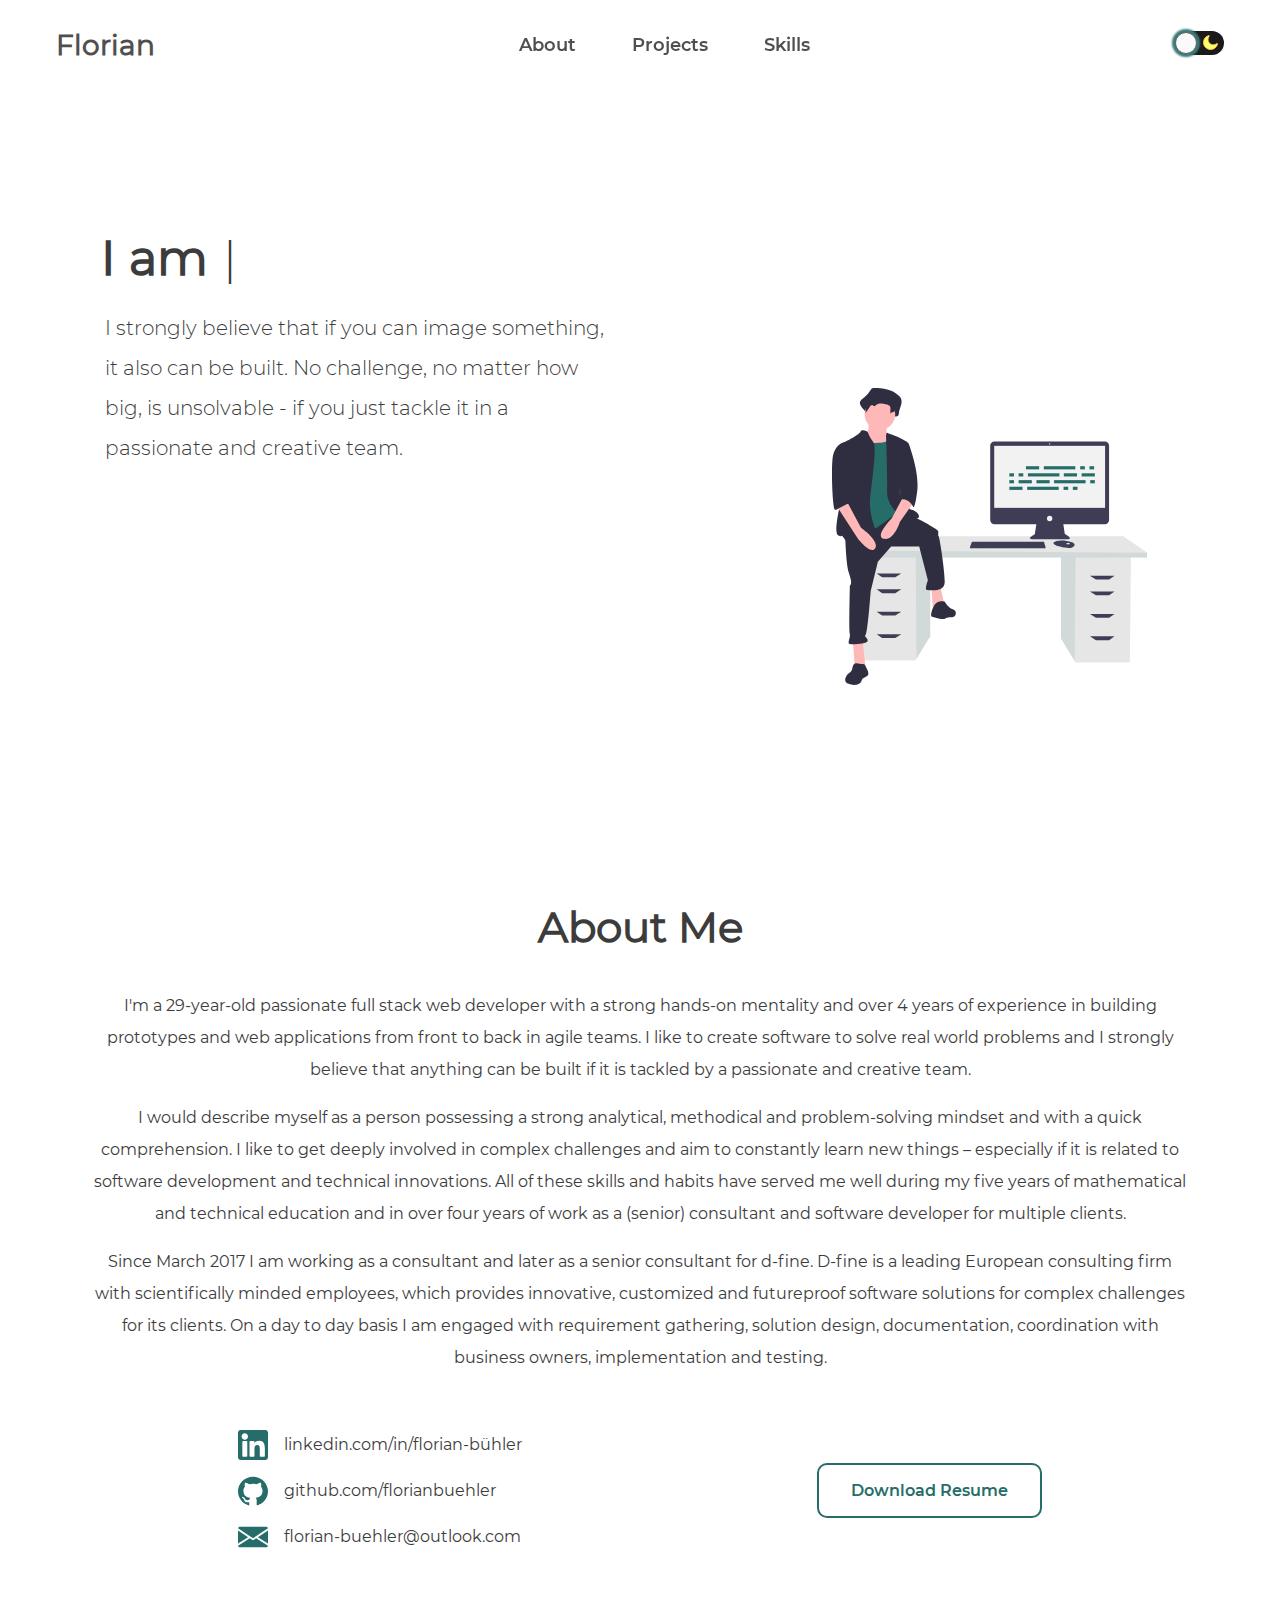
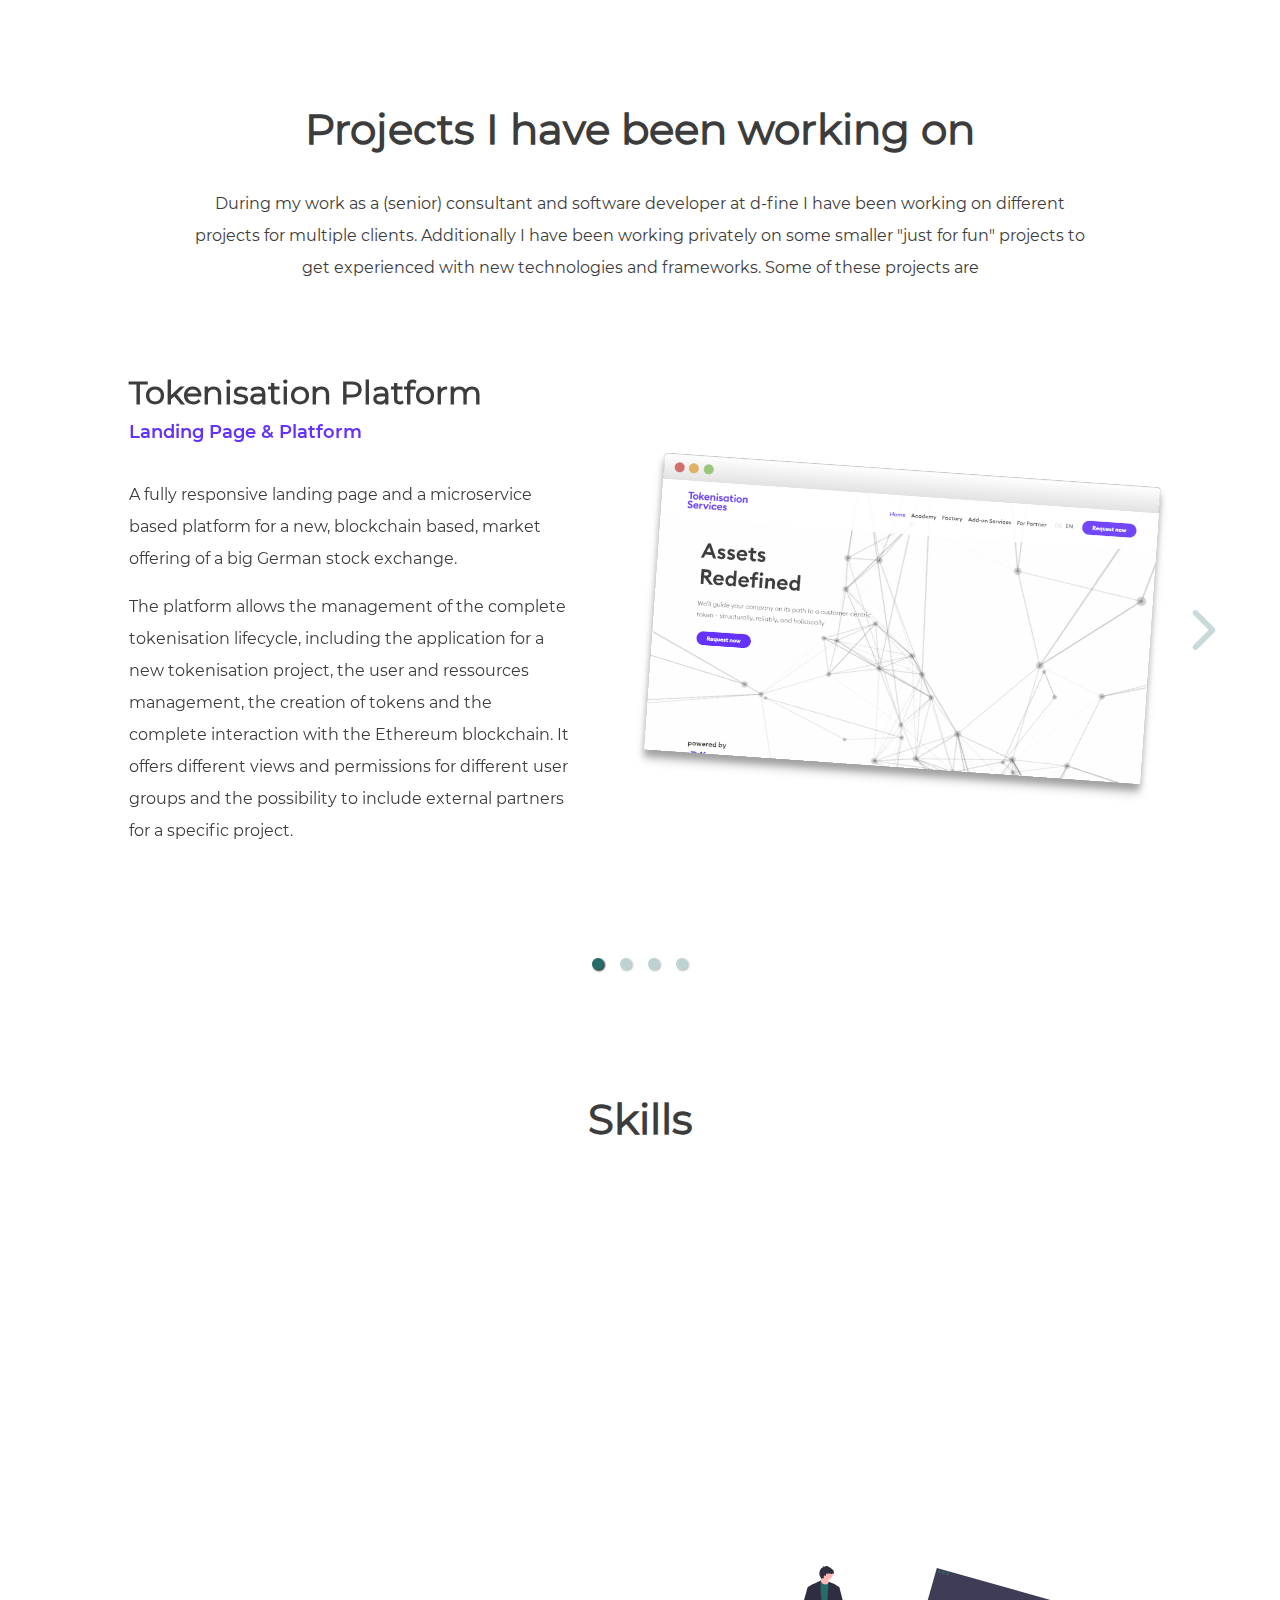
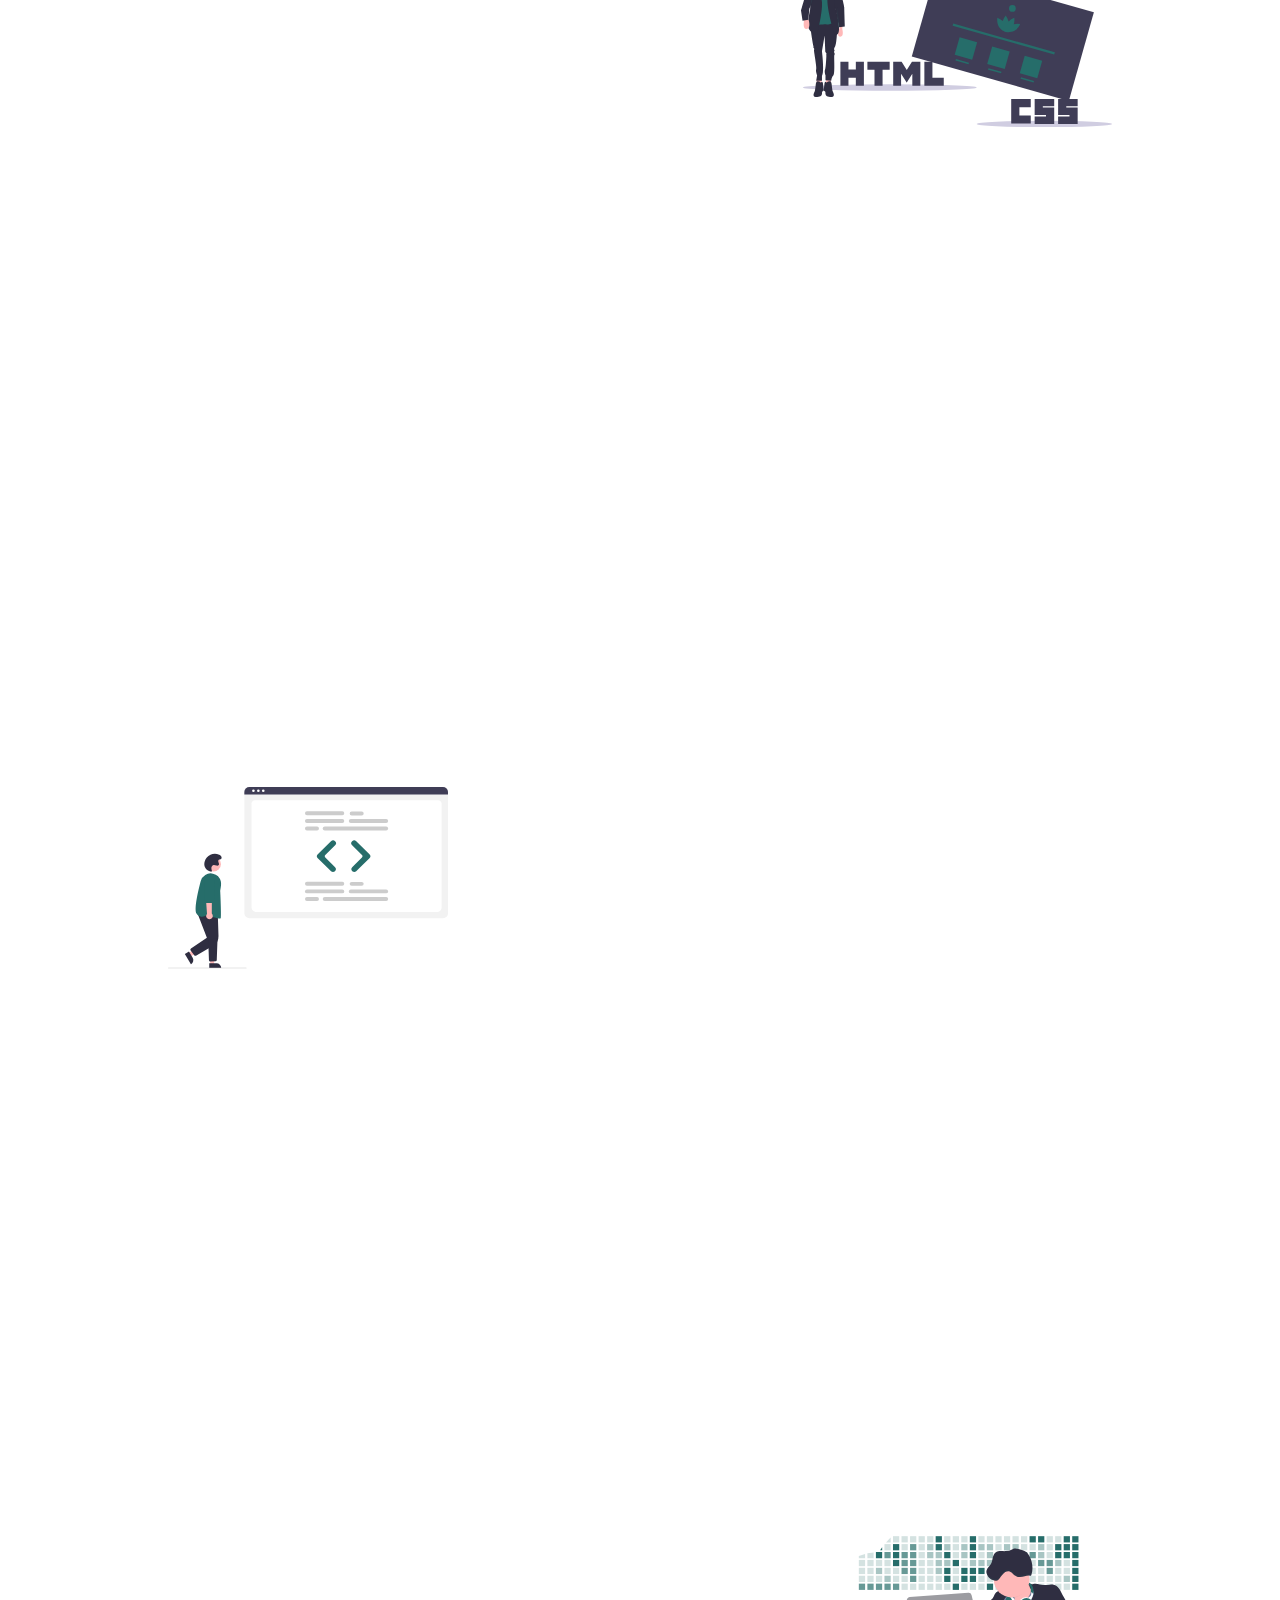
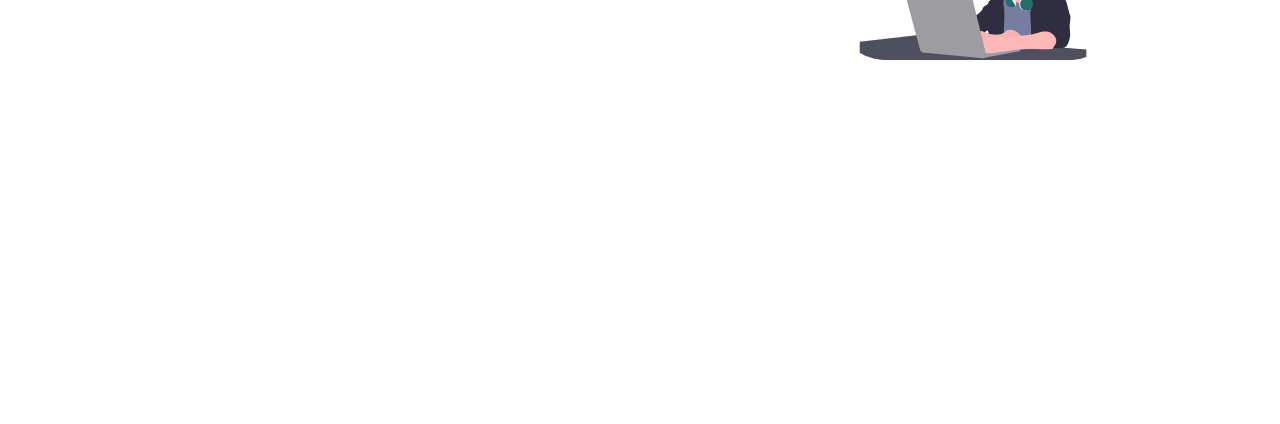
==== commit 7d31d0d9: "Updates" ====
--- a/index.html
+++ b/index.html
@@ -1,6 +1,6 @@
 <!DOCTYPE html><html lang="eng"><head><meta charSet="utf-8"/><meta http-equiv="x-ua-compatible" content="ie=edge"/><meta name="viewport" content="width=device-width, initial-scale=1, shrink-to-fit=no"/><style data-href="/styles.84ae07468c610f2c6da1.css" id="gatsby-global-css">.styles-module--wrapper--1tloD{position:-webkit-sticky;position:sticky;z-index:10;top:0;width:100%;height:90px;padding:0 1.5rem;background:var(--background);opacity:.9}@media only screen and (min-width:1080px){.styles-module--wrapper--1tloD{position:relative;padding:0 3.5rem}}.styles-module--container--2Hmc_{display:flex;width:100%;max-width:1550px;height:100%;flex-direction:row;align-items:center;justify-content:space-between;margin:0 auto}.styles-module--container--2Hmc_ .styles-module--logo--1yQ4W h2{margin:0;font-size:20px}@media only screen and (min-width:1080px){.styles-module--container--2Hmc_ .styles-module--logo--1yQ4W h2{margin:0;font-size:28px}}.styles-module--container--2Hmc_ .styles-module--navigation--2aQQO{position:fixed;z-index:9;top:90px;right:-290px;display:flex;min-width:290px;height:calc(100vh - 90px);flex-direction:column;align-items:center;padding:40px 20px;margin:0;background:var(--primary);-webkit-overflow-scrolling:touch;overflow-y:auto;transition:right .5s ease}.styles-module--container--2Hmc_ .styles-module--navigation--2aQQO nav{display:flex;flex-direction:column;align-items:center;margin:0 auto;font-size:18px}.styles-module--container--2Hmc_ .styles-module--navigation--2aQQO nav a{margin:.85rem;color:#fff;cursor:pointer;font-family:Montserrat-SemiBold,Helvetica Neue,Arial,sans-serif}@media only screen and (min-width:1080px){.styles-module--container--2Hmc_ .styles-module--navigation--2aQQO nav a:before{position:absolute;z-index:-1;right:100%;bottom:-2px;left:0;height:2px;background:var(--primary);content:"";transition:.3s ease-in-out 0s}}@media only screen and (min-width:1080px){.styles-module--container--2Hmc_ .styles-module--navigation--2aQQO nav a:active:before,.styles-module--container--2Hmc_ .styles-module--navigation--2aQQO nav a:focus:before,.styles-module--container--2Hmc_ .styles-module--navigation--2aQQO nav a:hover:before{right:0}}@media only screen and (min-width:1080px){.styles-module--container--2Hmc_ .styles-module--navigation--2aQQO nav a:active,.styles-module--container--2Hmc_ .styles-module--navigation--2aQQO nav a:focus,.styles-module--container--2Hmc_ .styles-module--navigation--2aQQO nav a:hover{border-bottom:2px solid transparent}}@media only screen and (min-width:1080px){.styles-module--container--2Hmc_ .styles-module--navigation--2aQQO nav a{position:relative;display:block;padding:.15rem 0;border-top:2px solid transparent;border-bottom:2px solid transparent;margin:0 1.75rem;-webkit-backface-visibility:hidden;backface-visibility:hidden;color:var(--text-color);font-weight:400;text-decoration:none;transform:translateZ(0)}}@media only screen and (min-width:1080px){.styles-module--container--2Hmc_ .styles-module--navigation--2aQQO nav{flex-direction:row}}.styles-module--container--2Hmc_ .styles-module--navigation-is-active--dvN_G{color:#ababab!important}@media only screen and (min-width:1080px){.styles-module--container--2Hmc_ .styles-module--navigation-is-active--dvN_G{color:var(--primary)!important}}.styles-module--container--2Hmc_ .styles-module--navigation-open--3xJAV{right:0}@media only screen and (min-width:1080px){.styles-module--container--2Hmc_ .styles-module--navigation-open--3xJAV{display:none}}.styles-module--container--2Hmc_ .styles-module--navigation--2aQQO .styles-module--button--3vCJO{width:200px}@media only screen and (min-width:1080px){.styles-module--container--2Hmc_ .styles-module--navigation--2aQQO .styles-module--button--3vCJO{width:125px;border-color:var(--primary);background:var(--primary)}.styles-module--container--2Hmc_ .styles-module--navigation--2aQQO .styles-module--button--3vCJO span{color:#fff}.styles-module--container--2Hmc_ .styles-module--navigation--2aQQO .styles-module--button--3vCJO:hover{background:#fff}.styles-module--container--2Hmc_ .styles-module--navigation--2aQQO .styles-module--button--3vCJO:hover span{color:var(--primary)}}.styles-module--container--2Hmc_ .styles-module--navigation--2aQQO .styles-module--button-margin--3Skhg{margin-top:.75rem}@media only screen and (min-width:1080px){.styles-module--container--2Hmc_ .styles-module--navigation--2aQQO .styles-module--button-margin--3Skhg{margin:0 0 0 .75rem}}@media only screen and (min-width:1080px){.styles-module--container--2Hmc_ .styles-module--navigation--2aQQO{position:relative;top:0;right:0;height:100%;flex-direction:row;padding:0;margin:auto 0;background:transparent}}.styles-module--header-nav-toggle-button--1l3_R{position:relative;z-index:10;align-self:flex-start;padding:8px;border:0;margin:auto 2px auto auto;-webkit-appearance:none;-moz-appearance:none;appearance:none;background:transparent;color:var(--primary);cursor:pointer;outline:none}.styles-module--header-nav-toggle-button--1l3_R svg{display:block;width:24px;height:20px;fill:var(--primary);stroke:var(--primary)}@media only screen and (min-width:1080px){.styles-module--header-nav-toggle-button--1l3_R{display:none}}.styles-module--header-nav-toggle-button-open--36XNw{color:var(--primary)}.styles-module--visible-on-mobile--6mH3j{margin-top:1rem}.styles-module--visible-on-mobile--6mH3j .react-toggle-track{background:#3c3c3c!important}@media only screen and (min-width:660px){.styles-module--visible-on-mobile--6mH3j{display:none}}.styles-module--visible-on-tablet--1mym2{display:none}@media only screen and (min-width:660px){.styles-module--visible-on-tablet--1mym2{display:block}}.react-toggle{position:relative;display:inline-block;padding:0;border:0;background-color:transparent;cursor:pointer;touch-action:pan-x;-webkit-user-select:none;-ms-user-select:none;user-select:none}.react-toggle-screenreader-only{position:absolute;overflow:hidden;width:1px;height:1px;padding:0;border:0;margin:-1px;clip:rect(0 0 0 0)}.react-toggle-track{position:relative;width:50px;height:24px;padding:0;background-color:#000;border-radius:30px;transition:all .2s ease}.react-toggle--checked .react-toggle-track{background-color:var(--primary)}.react-toggle-track-check{position:absolute;top:0;bottom:0;left:8px;width:14px;height:14px;margin-top:auto;margin-bottom:auto;line-height:0;opacity:0;transition:opacity .25s ease}.react-toggle--checked .react-toggle-track-check{opacity:1}.react-toggle-track-x{position:absolute;top:0;right:6px;bottom:0;width:15px;height:15px;margin:auto 0;line-height:0;opacity:1;transition:opacity .25s ease}.react-toggle--checked .react-toggle-track-x{opacity:0}.react-toggle-thumb{position:absolute;top:1px;left:1px;width:22px;height:22px;box-sizing:border-box;border:1px solid #4d4d4d;background-color:#fafafa;border-radius:50%;box-shadow:0 0 2px 3px var(--primary);transition:all .25s ease}.react-toggle--checked .react-toggle-thumb{left:27px;border-color:var(--primary)}.icons-module--icon--tpOeG svg{width:15px;height:15px}
 
-/*! normalize.css v8.0.1 | MIT License | github.com/necolas/normalize.css */html{line-height:1.15;-webkit-text-size-adjust:100%;-moz-text-size-adjust:100%;text-size-adjust:100%}body{margin:0}main{display:block}h1{margin:.67em 0;font-size:2em}hr{overflow:visible;height:0;box-sizing:content-box}pre{font-family:monospace,monospace;font-size:1em}a{background-color:transparent}abbr[title]{border-bottom:0;text-decoration:underline;-webkit-text-decoration:underline dotted;text-decoration:underline dotted}b,strong{font-weight:bolder}code,kbd,samp{font-family:monospace,monospace;font-size:1em}small{font-size:80%}sub,sup{position:relative;font-size:75%;line-height:0;vertical-align:baseline}sub{bottom:-.25em}sup{top:-.5em}img{border-style:none}button,input,optgroup,select,textarea{margin:0;font-family:inherit;font-size:100%;line-height:1.15}button,input{overflow:visible}button,select{text-transform:none}[type=button],[type=reset],[type=submit],button{-webkit-appearance:button;-moz-appearance:button;appearance:button}[type=button]::-moz-focus-inner,[type=reset]::-moz-focus-inner,[type=submit]::-moz-focus-inner,button::-moz-focus-inner{padding:0;border-style:none}[type=button]:-moz-focusring,[type=reset]:-moz-focusring,[type=submit]:-moz-focusring,button:-moz-focusring{outline:1px dotted ButtonText}fieldset{padding:.35em .75em .625em}legend{display:table;max-width:100%;box-sizing:border-box;padding:0;color:inherit;white-space:normal}progress{vertical-align:baseline}textarea{overflow:auto}[type=checkbox],[type=radio]{box-sizing:border-box;padding:0}[type=number]::-webkit-inner-spin-button,[type=number]::-webkit-outer-spin-button{height:auto}[type=search]{-webkit-appearance:textfield;-moz-appearance:textfield;appearance:textfield;outline-offset:-2px}[type=search]::-webkit-search-decoration{-webkit-appearance:none;appearance:none}::-webkit-file-upload-button{-webkit-appearance:button;appearance:button;font:inherit}details{display:block}summary{display:list-item}[hidden],template{display:none}:root{--text-color:#3c3c3c;--background:#fff;--medium-grey-transparent:hsla(0,0%,48.6%,0.6)}:root,:root.dark{--primary:#266d6a}:root.dark{--text-color:#dadada;--background:#171717;--medium-grey-transparent:hsla(0,0%,48.6%,0.2)}@font-face{font-family:Montserrat-Light;font-style:normal;font-weight:300;src:local("Montserrat-Light"),url(/static/montserrat-v15-latin-300-67b63e411b17fbff10ed15b629d9e691.woff2) format("woff2"),url(/static/montserrat-v15-latin-300-8dc95fab9cf98d02ca8d76e97d3dff60.woff) format("woff")}@font-face{font-family:Montserrat-Regular;font-style:normal;font-weight:400;src:local("Montserrat-Regular"),url(/static/montserrat-v15-latin-regular-eb22b8eb674c92c3f85a0b50a44a90cc.woff2) format("woff2"),url(/static/montserrat-v15-latin-regular-8102c4838f9e3d08dad644290a9cb701.woff) format("woff")}@font-face{font-family:Montserrat-SemiBold;font-style:normal;font-weight:600;src:local("Montserrat-SemiBold"),url(/static/montserrat-v15-latin-600-0a263041d4aae16eee447e79da019dda.woff2) format("woff2"),url(/static/montserrat-v15-latin-600-7c839d15a6f54e7025ba8c0c4b333e8f.woff) format("woff")}@font-face{font-family:Montserrat-Bold;font-style:normal;font-weight:700;src:local("Montserrat-Bold"),url(/static/montserrat-v15-latin-700-704b38329dc4e01c1cbdadc5c2c8ce4f.woff2) format("woff2"),url(/static/montserrat-v15-latin-700-80f10bd382f0df1cd650fec59f3c9394.woff) format("woff")}*{box-sizing:border-box;padding:0;margin:0;color:var(--text-color);transition:.3s ease-in-out 0s}*,h1,h2,h3,h4,h5,h6{font-family:Montserrat-Regular,Helvetica Neue,Arial,sans-serif}h1,h2,h3,h4,h5,h6{font-weight:600}h1{margin-bottom:28px;font-size:28px;line-height:36px}@media only screen and (min-width:660px){h1{font-size:36px;line-height:48px}}@media only screen and (min-width:1080px){h1{margin-bottom:20px;font-size:48px;line-height:1.25}}h2{margin-bottom:15px;font-size:36px;line-height:1.5}@media only screen and (min-width:660px){h2{font-size:36px;line-height:1.5}}@media only screen and (min-width:1080px){h2{font-size:42px;line-height:54px}}h3{margin-bottom:15px;font-size:24px;line-height:28px}@media only screen and (min-width:660px){h3{font-size:28px;line-height:32px}}@media only screen and (min-width:1080px){h3{font-size:32px;line-height:40px}}h4{margin-bottom:10px;font-size:20px;line-height:28px}@media only screen and (min-width:660px){h4{font-size:22px;line-height:30px}}@media only screen and (min-width:1080px){h4{font-size:24px;line-height:30px}}h5{margin-bottom:10px;font-size:18px;line-height:26px}@media only screen and (min-width:660px){h5{font-size:20px;line-height:26px}}@media only screen and (min-width:1080px){h5{font-size:20px;line-height:26px}}h6{margin-bottom:10px;font-size:12px;line-height:1.75}@media only screen and (min-width:660px){h6{font-size:13px;line-height:18px}}@media only screen and (min-width:1080px){h6{font-size:13px;line-height:18px}}p,span{font-size:1rem;line-height:2}@media only screen and (min-width:660px){p,span{font-size:1rem}}@media only screen and (min-width:1080px){p,span{font-size:1rem}}a{text-decoration:none}.styles-module--page-template--29n2f{display:flex;min-height:100vh;flex-direction:column;background-color:var(--background)}.styles-module--page-template--29n2f .styles-module--main--3QexD{position:relative;flex:1 1}.styles-module--wrapper--206Nz{width:100%;padding:0 1.5rem}@media only screen and (min-width:1080px){.styles-module--wrapper--206Nz{padding:0 3.5rem}}.styles-module--container--1LbOg{max-width:1550px;margin:auto}.styles-module--container--1EYRg{display:flex;min-height:calc(100vh - 90px);flex-direction:column}.styles-module--top--4F_tt{flex-grow:1}.styles-module--content--juCn7{display:flex;width:100%;flex-direction:column}@media only screen and (min-width:1080px){.styles-module--content--juCn7{flex-direction:row;justify-content:space-around}}.styles-module--content--juCn7 .styles-module--text--NBpup{width:100%;height:100%}@media only screen and (min-width:1080px){.styles-module--content--juCn7 .styles-module--text--NBpup{width:55%}}.styles-module--content--juCn7 .styles-module--text--NBpup .styles-module--title--3_FdP{display:flex;flex-direction:column;align-items:flex-start;font-family:Montserrat-Regular,Helvetica Neue,Arial,sans-serif;font-size:36px;text-wrap:normal}@media only screen and (min-width:1080px){.styles-module--content--juCn7 .styles-module--text--NBpup .styles-module--title--3_FdP{flex-direction:row;align-items:center;font-size:48px}}.styles-module--content--juCn7 .styles-module--text--NBpup .styles-module--title--3_FdP .styles-module--typewriter-wrapper--dIOY9{color:var(--primary);font-family:Montserrat-Regular,Helvetica Neue,Arial,sans-serif;font-size:36px;line-height:1.25}@media only screen and (min-width:1080px){.styles-module--content--juCn7 .styles-module--text--NBpup .styles-module--title--3_FdP .styles-module--typewriter-wrapper--dIOY9{margin-left:.9rem;font-size:48px}}.styles-module--content--juCn7 .styles-module--text--NBpup .styles-module--title--3_FdP .styles-module--typewriter-cursor--NxSvw{margin-left:1px;animation:styles-module--typewriter-cursor--NxSvw 1s infinite;font-family:Montserrat-Light,Helvetica Neue,Arial,sans-serif;font-size:36px;font-weight:200;line-height:1.25}@media only screen and (min-width:1080px){.styles-module--content--juCn7 .styles-module--text--NBpup .styles-module--title--3_FdP .styles-module--typewriter-cursor--NxSvw{font-size:48px}}.styles-module--content--juCn7 .styles-module--text--NBpup p{font-family:Montserrat-Light,Helvetica Neue,Arial,sans-serif}@media only screen and (min-width:1080px){.styles-module--content--juCn7 .styles-module--text--NBpup p{padding-left:.3rem;margin-right:8rem;font-size:20px}}.styles-module--content--juCn7 .styles-module--img--3zgpH{width:60%;height:100%;margin:4rem auto 0}@media only screen and (min-width:1080px){.styles-module--content--juCn7 .styles-module--img--3zgpH{width:27%;margin:12rem 2rem 0 0}}.styles-module--content--juCn7 .styles-module--img--3zgpH svg{width:100%;height:auto;fill:var(--primary)}.styles-module--bottom--2y3Km{flex-grow:2}@keyframes styles-module--typewriter-cursor--NxSvw{0%{opacity:0}50%{opacity:1}to{opacity:0}}.styles-module--container--22Nbw{display:flex;width:100%;max-width:1100px;min-height:400px;flex-direction:column;align-items:center;margin-bottom:8rem}.styles-module--container--22Nbw h2{margin-bottom:1.75rem}.styles-module--container--22Nbw p{margin:.5rem 0;text-align:left}@media only screen and (min-width:1080px){.styles-module--container--22Nbw p{text-align:center}}.styles-module--additional-information--2zDeT{display:flex;width:100%;flex-direction:column;align-items:center;justify-content:space-around;margin-top:2rem}@media only screen and (min-width:1080px){.styles-module--additional-information--2zDeT{flex-direction:row}}.styles-module--additional-information--2zDeT ul{margin-bottom:3rem;list-style:none}@media only screen and (min-width:1080px){.styles-module--additional-information--2zDeT ul{margin-bottom:0}}.styles-module--additional-information--2zDeT ul .styles-module--item--aVjDV{display:flex;flex-direction:row;align-items:center;margin:1.5rem 0}@media only screen and (min-width:1080px){.styles-module--additional-information--2zDeT ul .styles-module--item--aVjDV{margin:1rem 0}}.styles-module--additional-information--2zDeT ul .styles-module--item--aVjDV svg{width:auto;height:30px;fill:var(--primary)}.styles-module--additional-information--2zDeT ul .styles-module--item--aVjDV a{margin-left:1rem}.styles-module--additional-information--2zDeT ul .styles-module--item--aVjDV a:hover{color:var(--primary)}.styles-module--button--1mWID{padding:1rem 2rem;border:2px solid var(--primary);border-radius:10px;color:var(--primary);font-family:Montserrat-SemiBold,Helvetica Neue,Arial,sans-serif}.styles-module--button--1mWID:hover{background:var(--primary);color:#fff}.styles-module--container--2IVAq{display:flex;width:100%;flex-direction:column-reverse;padding-bottom:2rem;margin-top:3rem}@media only screen and (min-width:1080px){.styles-module--container--2IVAq{height:700px;flex-direction:row;justify-content:space-around;padding:0 2rem 2rem;margin-top:0}}.styles-module--content-wrapper--2GbKI{display:flex;width:100%;height:100%;flex-direction:column}@media only screen and (min-width:1080px){.styles-module--content-wrapper--2GbKI{width:40%}}.styles-module--content-wrapper--2GbKI .styles-module--content--plZmv{display:flex;width:100%;flex-direction:column;align-items:center}@media only screen and (min-width:1080px){.styles-module--content-wrapper--2GbKI .styles-module--content--plZmv{align-items:flex-start}}.styles-module--content-wrapper--2GbKI .styles-module--content--plZmv h3{margin-bottom:.25rem}.styles-module--content-wrapper--2GbKI .styles-module--content--plZmv h4{margin-bottom:2rem;font-family:Montserrat-SemiBold,Helvetica Neue,Arial,sans-serif;font-size:18px}.styles-module--content-wrapper--2GbKI .styles-module--content--plZmv p{margin-bottom:1rem;text-align:center}@media only screen and (min-width:1080px){.styles-module--content-wrapper--2GbKI .styles-module--content--plZmv p{text-align:left}}.styles-module--content-wrapper--2GbKI .styles-module--bottom--3ZhWY,.styles-module--content-wrapper--2GbKI .styles-module--top--2x5Xb{flex:1 1}.styles-module--img-wrapper--1nvAI{display:flex;width:80%;height:100%;flex-direction:column;margin:0 auto 3rem}@media only screen and (min-width:1080px){.styles-module--img-wrapper--1nvAI{width:45%;margin:0}}.styles-module--top--2x5Xb{flex:3 1}.styles-module--img--1oOqw{box-shadow:0 10px 10px rgba(0,0,0,.19),0 6px 6px rgba(0,0,0,.23);transform:rotate(4deg)}.styles-module--bottom--3ZhWY{flex:3 1}.styles-module--container--11mvy{display:flex;min-height:100vh;flex-direction:column}.styles-module--top--23nOQ{flex:1 1}.styles-module--content--yDTdf{display:flex;width:100%;flex-direction:column;align-items:center}.styles-module--content--yDTdf h2{margin-bottom:2rem;text-align:center}.styles-module--content--yDTdf>p{text-align:center}@media only screen and (min-width:1080px){.styles-module--content--yDTdf>p{padding:0 8rem}}.styles-module--bottom--wjyJT{flex:2 1}.carousel-root{width:100%}.dot{width:12px!important;height:12px!important;background:var(--primary)!important;outline:none}.styles-module--arrow--s4yx_{position:absolute;z-index:2;bottom:calc(50% - 20px);display:none;padding:0;border:0;background:transparent;cursor:pointer;outline:none}@media only screen and (min-width:1080px){.styles-module--arrow--s4yx_{display:block}}.styles-module--arrow--s4yx_ svg{width:auto;height:40px;fill:var(--primary);opacity:.25}.styles-module--arrow--s4yx_ svg:hover{opacity:1}.styles-module--arrowPrev--3o8Dq{left:0}.styles-module--arrowPrev--3o8Dq svg{transform:rotate(180deg)}.styles-module--arrowNext--3laaZ{right:0}.styles-module--helfr-app-color--1JUU-,.styles-module--helfr-landing-page-color--gcbC0,.styles-module--token-platform-color--16fZ5{color:#6432fa}.styles-module--hacker-news-color--39Er-{color:#14b8a6}.styles-module--helfr-app-img--QIt-x{box-shadow:none}.styles-module--helfr-app-img--QIt-x>img{width:120%!important;margin-left:-2rem}.carousel.carousel-slider .control-arrow,.carousel .control-arrow{transition:all .25s ease-in;opacity:.4;filter:alpha(opacity=40);position:absolute;z-index:2;top:20px;background:none;border:0;font-size:32px;cursor:pointer}.carousel .control-arrow:focus,.carousel .control-arrow:hover{opacity:1;filter:alpha(opacity=100)}.carousel.carousel-slider .control-arrow:before,.carousel .control-arrow:before{margin:0 5px;display:inline-block;border-top:8px solid transparent;border-bottom:8px solid transparent;content:""}.carousel .control-disabled.control-arrow{opacity:0;filter:alpha(opacity=0);cursor:inherit;display:none}.carousel .control-prev.control-arrow{left:0}.carousel .control-prev.control-arrow:before{border-right:8px solid #fff}.carousel .control-next.control-arrow{right:0}.carousel .control-next.control-arrow:before{border-left:8px solid #fff}.carousel-root{outline:none}.carousel{position:relative;width:100%}.carousel *{box-sizing:border-box}.carousel img{width:100%;display:inline-block;pointer-events:none}.carousel .carousel{position:relative}.carousel .control-arrow{outline:0;border:0;background:none;top:50%;margin-top:-13px;font-size:18px}.carousel .thumbs-wrapper{margin:20px;overflow:hidden}.carousel .thumbs{transition:all .15s ease-in;transform:translateZ(0);position:relative;list-style:none;white-space:nowrap}.carousel .thumb{transition:border .15s ease-in;display:inline-block;margin-right:6px;white-space:nowrap;overflow:hidden;border:3px solid #fff;padding:2px}.carousel .thumb:focus{border:3px solid #ccc;outline:none}.carousel .thumb.selected,.carousel .thumb:hover{border:3px solid #333}.carousel .thumb img{vertical-align:top}.carousel.carousel-slider{position:relative;margin:0;overflow:hidden}.carousel.carousel-slider .control-arrow{top:0;color:#fff;font-size:26px;bottom:0;margin-top:0;padding:5px}.carousel.carousel-slider .control-arrow:hover{background:rgba(0,0,0,.2)}.carousel .slider-wrapper{overflow:hidden;margin:auto;width:100%;transition:height .15s ease-in}.carousel .slider-wrapper.axis-horizontal .slider{-ms-box-orient:horizontal;display:-moz-flex;display:flex}.carousel .slider-wrapper.axis-horizontal .slider .slide{flex-direction:column;flex-flow:column}.carousel .slider-wrapper.axis-vertical{-ms-box-orient:horizontal;display:-moz-flex;display:flex}.carousel .slider-wrapper.axis-vertical .slider{flex-direction:column}.carousel .slider{margin:0;padding:0;position:relative;list-style:none;width:100%}.carousel .slider.animated{transition:all .35s ease-in-out}.carousel .slide{min-width:100%;margin:0;position:relative;text-align:center}.carousel .slide img{width:100%;vertical-align:top;border:0}.carousel .slide iframe{display:inline-block;width:calc(100% - 80px);margin:0 40px 40px;border:0}.carousel .slide .legend{transition:all .5s ease-in-out;position:absolute;bottom:40px;left:50%;margin-left:-45%;width:90%;border-radius:10px;background:#000;color:#fff;padding:10px;font-size:12px;text-align:center;opacity:.25;transition:opacity .35s ease-in-out}.carousel .control-dots{position:absolute;bottom:0;margin:10px 0;padding:0;text-align:center;width:100%;z-index:1}@media (min-width:960px){.carousel .control-dots{bottom:0}}.carousel .control-dots .dot{transition:opacity .25s ease-in;opacity:.3;filter:alpha(opacity=30);box-shadow:1px 1px 2px rgba(0,0,0,.9);background:#fff;border-radius:50%;width:8px;height:8px;cursor:pointer;display:inline-block;margin:0 8px}.carousel .control-dots .dot.selected,.carousel .control-dots .dot:hover{opacity:1;filter:alpha(opacity=100)}.carousel .carousel-status{position:absolute;top:0;right:0;padding:5px;font-size:10px;text-shadow:1px 1px 1px rgba(0,0,0,.9);color:#fff}.carousel:hover .slide .legend{opacity:1}.styles-module--skill-collection--3_7t0{display:flex;width:100%;align-items:center;justify-content:space-between;margin:1.5rem 0}@media only screen and (min-width:1080px){.styles-module--skill-collection--3_7t0{flex-direction:row;align-items:normal;padding:0 3rem;margin:3rem 0}}.styles-module--contentWrapper--2Y_CT{width:100%}@media only screen and (min-width:1080px){.styles-module--contentWrapper--2Y_CT{width:55%}}.styles-module--contentWrapper--2Y_CT ul{list-style:none}.styles-module--imgWrapper--2kVEX{display:flex;width:80%;flex-direction:column}@media only screen and (min-width:1080px){.styles-module--imgWrapper--2kVEX{width:35%}}@media only screen and (min-width:1080px){.styles-module--imgWrapper-left--2hAgb{padding-right:4rem}}@media only screen and (min-width:1080px){.styles-module--imgWrapper-right--1L3yR{padding-left:4rem}}.styles-module--top--3nBLh{flex-grow:2}.styles-module--img--3ZJh8 svg{display:block;width:100%;height:auto;fill:var(--primary)}.styles-module--bottom--6Beet{min-height:2rem;flex-grow:1}.styles-module--left--3WjKH{flex-direction:column-reverse}@media only screen and (min-width:1080px){.styles-module--left--3WjKH{flex-direction:row}}.styles-module--right--7GlhK{flex-direction:column-reverse}@media only screen and (min-width:1080px){.styles-module--right--7GlhK{flex-direction:row-reverse}}.styles-module--card--1eDiE{display:flex;width:100%;flex-direction:row}.styles-module--card--1eDiE .styles-module--visualization--WSoW9{display:flex;flex-direction:column;align-items:center}.styles-module--card--1eDiE .styles-module--visualization--WSoW9 .styles-module--bubble--2MBNm{display:flex;width:55px;height:55px;flex-direction:row;align-items:center;justify-content:center;background:var(--medium-grey-transparent);border-radius:50%;color:var(--primary);font-family:Montserrat-SemiBold,Helvetica Neue,Arial,sans-serif;font-size:20px}.styles-module--card--1eDiE .styles-module--visualization--WSoW9 .styles-module--bubble--2MBNm svg{width:32px;height:auto;fill:var(--primary);stroke:var(--primary)}.styles-module--card--1eDiE .styles-module--visualization--WSoW9 .styles-module--line--1XcTY{width:3px;flex-grow:1;background:var(--medium-grey-transparent)}.styles-module--card--1eDiE .styles-module--content--HOIaU{margin-left:1rem}.styles-module--card--1eDiE .styles-module--content--HOIaU .styles-module--title--3R2rZ{display:flex;flex-direction:column;margin-top:2px}@media only screen and (min-width:1080px){.styles-module--card--1eDiE .styles-module--content--HOIaU .styles-module--title--3R2rZ{flex-direction:row;align-items:flex-end;margin-top:12px}}.styles-module--card--1eDiE .styles-module--content--HOIaU .styles-module--title--3R2rZ h4{margin-bottom:0;font-family:Montserrat-SemiBold,Helvetica Neue,Arial,sans-serif}@media only screen and (min-width:1080px){.styles-module--card--1eDiE .styles-module--content--HOIaU .styles-module--title--3R2rZ h4{margin-bottom:10px}}.styles-module--card--1eDiE .styles-module--content--HOIaU .styles-module--title--3R2rZ h5{font-size:14px}@media only screen and (min-width:1080px){.styles-module--card--1eDiE .styles-module--content--HOIaU .styles-module--title--3R2rZ h5{margin-left:1rem}}.styles-module--card--1eDiE .styles-module--content--HOIaU>div:last-of-type{margin-bottom:1.5rem;font-family:Montserrat-Light,Helvetica Neue,Arial,sans-serif;font-size:16px;line-height:1.75}@media only screen and (min-width:1080px){.styles-module--card--1eDiE .styles-module--content--HOIaU>div:last-of-type{font-size:14px}}.styles-module--container--2bVTo{display:flex;width:100%;min-height:calc(100vh - 90px);flex-direction:column;align-items:center;margin:6rem auto 2rem}@media only screen and (min-width:1080px){.styles-module--container--2bVTo{margin:6rem auto 12rem}}.styles-module--container--2bVTo h2{margin-bottom:2rem}.styles-module--backend-dev-skills-img--1gZaJ svg{width:90%;margin:0 auto}@media only screen and (min-width:1080px){.styles-module--backend-dev-skills-img--1gZaJ svg{margin-left:0}}.styles-module--general-dev-skills-img--3sIqB svg{width:90%;margin:0 auto}@media only screen and (min-width:1080px){.styles-module--general-dev-skills-img--3sIqB svg{margin-left:2rem}}</style><meta name="generator" content="Gatsby 2.28.2"/><title data-react-helmet="true">Home | Florian Bühler</title><meta data-react-helmet="true" name="image" content="/xyz"/><meta data-react-helmet="true" name="description"/><meta data-react-helmet="true" property="og:url" content=""/><meta data-react-helmet="true" property="og:title" content="Home | Florian Bühler"/><meta data-react-helmet="true" property="og:description"/><meta data-react-helmet="true" property="og:type" content="website"/><meta data-react-helmet="true" property="og:image" content="/xyz"/><meta data-react-helmet="true" name="twitter:card" content="summary"/><meta data-react-helmet="true" name="twitter:creator" content=""/><meta data-react-helmet="true" name="twitter:title" content="Home | Florian Bühler"/><meta data-react-helmet="true" name="twitter:description"/><meta data-react-helmet="true" name="twitter:image" content="/xyz"/><script> (function() { function setTheme(theme) { if (theme === 'dark') { document.documentElement.className = 'dark'; } else { document.documentElement.className = ''; } window.__theme = theme; }; window.__setPreferredTheme = function(theme) { setTheme(theme); try { localStorage.setItem('preferred-theme', theme); } catch (e) {} }; var preferredTheme; try { preferredTheme = localStorage.getItem('preferred-theme'); } catch (e) {} window.__themeListeners = []; var darkQuery = window.matchMedia('(prefers-color-scheme: dark)'); darkQuery.addListener(function(e) { window.__setPreferredTheme(e.matches ? 'dark' : 'light'); window.__themeListeners.forEach(function(listener) { listener(); }); }); setTheme(preferredTheme || (darkQuery.matches ? 'dark' : 'light')); })(); </script><link as="script" rel="preload" href="/webpack-runtime-3b6b1a34a5eebfae6175.js"/><link as="script" rel="preload" href="/framework-06f646d936b841f99ebd.js"/><link as="script" rel="preload" href="/app-eac00e4305739a295a85.js"/><link as="script" rel="preload" href="/styles-c4fa86dfd4ad05097eee.js"/><link as="script" rel="preload" href="/component---src-pages-index-tsx-f63d3477032bb98c1782.js"/><link as="fetch" rel="preload" href="/page-data\index\page-data.json" crossorigin="anonymous"/><link as="fetch" rel="preload" href="/page-data/sq/d/2397629278.json" crossorigin="anonymous"/><link as="fetch" rel="preload" href="/page-data\app-data.json" crossorigin="anonymous"/></head><body><div id="___gatsby"><div style="outline:none" tabindex="-1" id="gatsby-focus-wrapper"><div class="styles-module--page-template--29n2f"><header class="styles-module--wrapper--1tloD"><div class="styles-module--container--2Hmc_"><div class="styles-module--logo--1yQ4W"><a><h2>Florian</h2></a></div><div class="styles-module--navigation--2aQQO "><nav><a>About</a><a>Projects</a><a>Skills</a></nav><div class="styles-module--visible-on-mobile--6mH3j"></div></div><div class="styles-module--visible-on-tablet--1mym2"></div><button class="styles-module--header-nav-toggle-button--1l3_R "><svg xmlns="http://www.w3.org/2000/svg" width="24" height="20" viewBox="0 0 24 20"><g fill-rule="evenodd"><path d="M0 0h24v4H0zM0 8h24v4H0zM0 16h24v4H0z"></path></g></svg></button></div></header><main class="styles-module--main--3QexD"><section id="heroHeader" class="styles-module--wrapper--206Nz"><div class="styles-module--container--1LbOg styles-module--container--1EYRg"><div class="styles-module--top--4F_tt"></div><div class="styles-module--content--juCn7"><div class="styles-module--text--NBpup"><h1 class="styles-module--title--3_FdP">I am<div class="Typewriter" data-testid="typewriter-wrapper"></div></h1><p>I strongly believe that if you can image something, it also can be built. No challenge, no matter how big, is unsolvable - if you just tackle it in a passionate and creative team.</p></div><div class="styles-module--img--3zgpH"><svg id="b52d7e2d-d80f-4111-b6ed-d15502ee1edd" data-name="Layer 1" width="711.1879" height="669.68268" viewBox="0 0 711.1879 669.68268"><title>feeling_proud</title><polygon points="516.326 380.018 516.326 565.013 547.27 615.443 549.625 619.279 671.722 619.279 674.189 380.018 516.326 380.018" fill="#e6e6e6"></polygon><polygon points="516.326 380.018 516.326 565.013 547.27 615.443 549.169 380.018 516.326 380.018" opacity="0.1"></polygon><polygon points="221.566 375.084 221.566 560.08 190.622 610.51 188.267 614.345 66.17 614.345 63.703 375.084 221.566 375.084" fill="#e6e6e6"></polygon><polygon points="221.566 375.084 221.566 560.08 190.622 610.51 188.723 375.084 221.566 375.084" opacity="0.1"></polygon><polygon points="711.188 371.385 711.188 382.484 47.67 382.484 47.67 366.451 109.335 334.385 656.923 334.385 711.188 371.385" fill="#e6e6e6"></polygon><polygon points="711.188 371.385 711.188 382.484 47.67 382.484 47.67 366.451 711.188 371.385" opacity="0.1"></polygon><polygon points="142.635 426.883 113.035 426.883 100.702 418.25 156.201 418.25 142.635 426.883" fill="#3f3d56"></polygon><polygon points="142.635 462.649 113.035 462.649 100.702 454.016 156.201 454.016 142.635 462.649" fill="#3f3d56"></polygon><polygon points="142.635 513.215 113.035 513.215 100.702 504.581 156.201 504.581 142.635 513.215" fill="#3f3d56"></polygon><polygon points="142.635 563.78 113.035 563.78 100.702 555.147 156.201 555.147 142.635 563.78" fill="#3f3d56"></polygon><polygon points="595.257 431.816 624.857 431.816 637.19 423.183 581.691 423.183 595.257 431.816" fill="#3f3d56"></polygon><polygon points="595.257 467.582 624.857 467.582 637.19 458.949 581.691 458.949 595.257 467.582" fill="#3f3d56"></polygon><polygon points="595.257 518.148 624.857 518.148 637.19 509.515 581.691 509.515 595.257 518.148" fill="#3f3d56"></polygon><polygon points="595.257 568.713 624.857 568.713 637.19 560.08 581.691 560.08 595.257 568.713" fill="#3f3d56"></polygon><path d="M859.81989,235.61493H610.63446a9.4227,9.4227,0,0,0-9.42389,9.42389V412.89655a9.4227,9.4227,0,0,0,9.42389,9.42388h94.5929l-3.54389,22.62623s-20.25281,10.75927-6.01251,11.07574,81.32764,0,81.32764,0,12.97448,0-7.59479-11.39221l-3.33362-22.30976h93.7497a9.42266,9.42266,0,0,0,9.42388-9.42388V245.03882A9.42266,9.42266,0,0,0,859.81989,235.61493Z" transform="translate(-244.40605 -115.15866)" fill="#3f3d56"></path><rect x="365.82336" y="130.42445" width="249.99557" height="139.87094" fill="#f2f2f2"></rect><circle cx="490.82114" cy="125.99415" r="1.58225" fill="#f2f2f2"></circle><circle cx="490.82114" cy="294.34559" r="6.01255" fill="#f2f2f2"></circle><polygon points="481.452 357.952 481.452 361.117 311.202 361.117 311.202 358.585 311.436 357.952 315.632 346.56 477.971 346.56 481.452 357.952" fill="#3f3d56"></polygon><path d="M791.37558,470.01266c-.31011,1.3259-1.481,2.72467-4.1265,4.04741-9.4935,4.74675-28.797-1.2658-28.797-1.2658s-14.87315-2.53161-14.87315-9.17706a11.86592,11.86592,0,0,1,1.30377-.77528c3.99133-2.11163,17.2253-7.32222,40.69051.22062a9.78618,9.78618,0,0,1,4.46035,2.923A4.667,4.667,0,0,1,791.37558,470.01266Z" transform="translate(-244.40605 -115.15866)" fill="#3f3d56"></path><path d="M791.37558,470.01266c-11.62,4.45247-21.97744,4.78472-32.607-2.59805a23.34328,23.34328,0,0,0-13.88583-4.57268c3.99133-2.11163,17.2253-7.32222,40.69051.22062a9.78618,9.78618,0,0,1,4.46035,2.923A4.667,4.667,0,0,1,791.37558,470.01266Z" transform="translate(-244.40605 -115.15866)" opacity="0.1"></path><ellipse cx="532.40017" cy="350.99016" rx="4.11385" ry="1.2658" fill="#f2f2f2"></ellipse><polygon points="481.452 357.952 481.452 361.117 311.202 361.117 311.202 358.585 311.436 357.952 481.452 357.952" opacity="0.1"></polygon><path d="M339.06751,115.15881a8.55394,8.55394,0,0,0-4.96126,1.1083c-1.476,1.0108-2.40629,2.78162-3.35588,4.42947a52.98576,52.98576,0,0,1-14.43428,16.30464c-4.28894,3.142-9.74169,7.05966-9.00789,12.85269a17.37163,17.37163,0,0,0,2.09058,5.4255c3.9566,7.987,14.75357,14.15926,13.69156,23.27309,3.931-6.58092-1.327-9.835,2.604-16.41586,1.87205-3.134,5.12412-6.67168,7.95054-4.70353.94637.659,1.56777,1.84095,2.55314,2.41917,2.35122,1.37972,4.85259-1.258,6.93387-3.12633,7.17685-6.44263,17.383-4.7548,26.31387-2.74743,4.21624.94767,8.8473,2.191,11.33971,6.2207,3.277,5.29821-3.11344,11.02034-4.72807,17.01049a3.264,3.264,0,0,0,3.50293,4.06214c2.67975-.26434,5.8542-.481,6.01278-1.65694,3.37154.12,7.50269-.26181,8.94728-3.7725a14.76216,14.76216,0,0,0,.69252-4.29319c.5302-5.89718,3.0331-11.27719,4.69119-16.88993s2.37906-12.1905-.41909-17.1668a19.86362,19.86362,0,0,0-3.666-4.45557C379.94,117.67017,359.06259,115.136,339.06751,115.15881Z" transform="translate(-244.40605 -115.15866)" fill="#2f2e41"></path><path d="M326.54375,190.06386s3.4534,28.7784-9.20909,31.08068,11.51136,41.4409,11.51136,41.4409l57.55681,6.90682-13.81364-46.04545s-9.20909-3.45341-3.4534-26.47613S326.54375,190.06386,326.54375,190.06386Z" transform="translate(-244.40605 -115.15866)" fill="#ffb8b8"></path><polygon points="47.028 569.318 51.633 632.631 75.806 632.631 68.9 569.318 47.028 569.318" fill="#ffb8b8"></polygon><polygon points="224.303 449.6 227.756 502.552 254.233 491.041 243.872 447.298 224.303 449.6" fill="#ffb8b8"></polygon><path d="M274.16705,442.73826s1.15113,66.7659,8.058,88.63749,5.75568,23.02272,4.60455,26.47613-2.30228,1.15114-2.30228,6.90682-2.30227,96.69544,0,104.7534-6.90681,21.87159,0,23.02272,39.13863,0,40.28977-6.90682-9.20909-9.20909-4.60454-13.81363,11.51136-98.99772,11.51136-98.99772l16.11591-65.61476,29.92954-34.53409H441.0818l19.56932,75.975s-8.058,21.87159-2.30228,21.87159,40.28977,6.90682,40.28977-18.41818S487.12725,451.94735,484.825,449.64508s1.15113-10.36023-2.30228-13.81364-43.74317-27.62727-58.70794-32.23181S387.857,393.51476,387.857,393.51476Z" transform="translate(-244.40605 -115.15866)" fill="#2f2e41"></path><path d="M498.63861,596.99051s-17.267-5.75568-25.325,11.51137-4.60454,21.87159-4.60454,21.87159,26.47613,9.20909,31.08068,4.60454c2.00333-2.00334,8.36471-2.69926,14.91273-2.84621,9.97289-.22381,12.62625-14.33323,3.20748-17.61885q-.42145-.147-.85317-.25539C507.8477,611.95529,498.63861,596.99051,498.63861,596.99051Z" transform="translate(-244.40605 -115.15866)" fill="#2f2e41"></path><circle cx="108.03826" cy="59.36486" r="34.53409" fill="#ffb8b8"></circle><path d="M307.55,235.53374s56.40567,11.51136,70.21931-6.90682,19.56931,51.80113,19.56931,51.80113l6.90682,73.67272-10.36023,40.28977s-54.1034,43.74318-71.37044,47.19658-43.74318,5.75569-43.74318,5.75569,8.058-127.77613,8.058-130.0784S307.55,235.53374,307.55,235.53374Z" transform="translate(-244.40605 -115.15866)" fill=""></path><path d="M324.70433,213.94456s-12.54979-7.18923-16.0032-.28241S273.01591,237.836,269.5625,237.836s6.90682,95.54431,2.30227,107.05567S245.38864,440.436,258.05114,447.34281s3.45341-6.90682,16.11591,10.36022,74.82385,17.267,78.27726,10.36023-27.62727-58.708-21.87159-107.05567,14.96477-115.11362,6.90682-124.32271S324.70433,213.94456,324.70433,213.94456Z" transform="translate(-244.40605 -115.15866)" fill="#2f2e41"></path><path d="M366.258,221.7201l1.60341-5.518s47.89544,15.87824,50.19772,26.23847,1.15113,82.88181-6.90682,88.63749-19.56932,14.96477-11.51136,28.7784,17.267,28.77841,24.17386,29.92954,19.56931,9.20909,16.1159,17.267-44.89431-6.90682-44.89431-6.90682-27.62727-20.72045-26.47613-52.95227S366.258,221.7201,366.258,221.7201Z" transform="translate(-244.40605 -115.15866)" fill="#2f2e41"></path><path d="M406.54771,357.55418l-27.62727,51.80113s-40.28976,41.4409-17.267,46.04545,35.68522-37.9875,35.68522-37.9875l29.92955-42.592Z" transform="translate(-244.40605 -115.15866)" fill="#ffb8b8"></path><path d="M340.74981,124.19457a7.83806,7.83806,0,0,0-4.03868.78334,9.41322,9.41322,0,0,0-2.73182,3.13072,39.77267,39.77267,0,0,1-11.7501,11.524c-3.49138,2.22077-7.93014,4.98972-7.3328,9.0842a11.35949,11.35949,0,0,0,1.70182,3.8347,30.16344,30.16344,0,0,1,3.66519,18.80068l9.60011-13.954c1.52393-2.21507,4.17125-4.7155,6.47207-3.32442.77039.46577,1.27623,1.30117,2.07836,1.70985,1.914.97518,3.95021-.88912,5.64447-2.20967,5.84225-4.55361,14.15049-3.36066,21.42059-1.94187,3.43219.66981,7.20207,1.54859,9.231,4.39676,3.37169,4.73311-.149,11.5721,1.81882,17.04a5.02339,5.02339,0,0,0,2.07852-3.31717c2.74457.08484,6.1075-.185,7.28345-2.66638a9.18757,9.18757,0,0,0,.56374-3.03439c.43161-4.16809,2.46907-7.97065,3.81883-11.93769s1.93666-8.61616-.34116-12.13338a14.68107,14.68107,0,0,0-2.98426-3.14917C374.02174,125.96958,357.02664,124.17845,340.74981,124.19457Z" transform="translate(-244.40605 -115.15866)" fill="#2f2e41"></path><path d="M406.54771,237.836l10.72528,2.84686s24.95995,63.919,19.20427,107.66222-9.20909,34.53409-9.20909,34.53409-9.20909-20.72046-29.92955-16.11591Z" transform="translate(-244.40605 -115.15866)" fill="#2f2e41"></path><path d="M293.02894,739.422c-2.77592,3.77228-2.21935,9.16459-4.67828,13.15075-2.13144,3.45526-6.14837,5.26695-8.81439,8.32869a22.32616,22.32616,0,0,0-2.26617,3.25987c-2.47311,4.14255-4.4833,9.45174-2.04761,13.61641,1.95936,3.35022,6.07786,4.65961,9.855,5.552,4.77407,1.128,9.73436,2.03071,14.56354,1.16876s9.54882-3.819,11.27067-8.41239a32.50011,32.50011,0,0,1,1.2051-3.4007c2.61747-5.15294,10.82749-5.20864,13.50628-10.33,1.87466-3.584.15138-7.91623-1.57118-11.57578l-5.26109-11.1771c-1.74592-3.70919-8.82362-1.57608-12.51339-2.46492C301.46518,735.97844,296.49084,734.70126,293.02894,739.422Z" transform="translate(-244.40605 -115.15866)" fill="#2f2e41"></path><path d="M254.59773,380.5769l48.34772,74.82386s29.92954,37.98749,39.13863,20.72045-32.23181-46.04545-32.23181-46.04545L278.77159,372.519Z" transform="translate(-244.40605 -115.15866)" fill="#ffb8b8"></path><path d="M278.77159,240.13828,269.5625,237.836s-18.41818,5.75568-23.02272,29.92954-1.15114,120.86931,4.60454,122.02044,28.42725-16.83663,32.05624-13.02286-7.88238-15.75554-4.429-26.11577S278.77159,240.13828,278.77159,240.13828Z" transform="translate(-244.40605 -115.15866)" fill="#2f2e41"></path><g id="f3c2397c-d780-4cc6-97d8-1503d8277a2c" data-name="Group 13"><rect id="ad41612f-86f7-46b2-a964-3a5da7bcf3cf" data-name="Rectangle 55" x="437.40692" y="176.36275" width="29.75235" height="7.1626" fill=""></rect><rect id="b9a0b375-cc2a-4c59-8850-661af54e4f62" data-name="Rectangle 56" x="559.72215" y="176.36275" width="10.46842" height="7.1626" fill=""></rect><rect id="e174c2ab-9bc5-41ec-b37c-b06fbf8a9878" data-name="Rectangle 57" x="580.65899" y="176.36275" width="10.46842" height="7.1626" fill=""></rect><rect id="ba2479ac-4c7d-43b4-a028-73b1e20e4002" data-name="Rectangle 58" x="477.62768" y="176.36275" width="71.07506" height="7.1626" fill=""></rect><rect id="ac60ef86-00f2-480b-8171-28b6fdfc1958" data-name="Rectangle 59" x="399.94099" y="222.6442" width="29.75235" height="7.1626" fill=""></rect><rect id="b3d8298d-cd65-487a-8b19-4cee946356e7" data-name="Rectangle 60" x="522.25621" y="222.6442" width="10.46842" height="7.1626" fill=""></rect><rect id="ed27f15f-f0c4-4569-8330-a6688f8e356c" data-name="Rectangle 61" x="543.19305" y="222.6442" width="10.46842" height="7.1626" fill=""></rect><rect id="f685c005-adaf-4d60-acda-005b037d82a6" data-name="Rectangle 62" x="440.16176" y="222.6442" width="71.07506" height="7.1626" fill=""></rect><rect id="eca7c7fc-83f8-48ca-a588-6606db47af3f" data-name="Rectangle 63" x="522.80718" y="192.34088" width="29.75235" height="7.1626" fill=""></rect><rect id="a71b5b2f-f8b9-481d-a301-5e3357e5fe42" data-name="Rectangle 64" x="563.02795" y="192.34088" width="29.75235" height="7.1626" fill=""></rect><rect id="abb3a25a-f854-41fc-8391-e6ad9fbe2417" data-name="Rectangle 66" x="399.94099" y="192.34088" width="10.46842" height="7.1626" fill=""></rect><rect id="add2b425-b775-4eb5-9c25-8c4c14f957c9" data-name="Rectangle 67" x="420.87784" y="192.34088" width="10.46842" height="7.1626" fill=""></rect><rect id="b7159612-3b84-4b0b-a885-612eaab04c06" data-name="Rectangle 68" x="441.81466" y="192.34088" width="71.07506" height="7.1626" fill=""></rect><rect id="edfc7301-4de5-47dc-80e2-1ae2da982d6d" data-name="Rectangle 69" x="461.09859" y="207.76802" width="29.75235" height="7.1626" fill=""></rect><rect id="e1009f91-6275-4375-80fa-0d778e331fdc" data-name="Rectangle 70" x="420.87783" y="207.76802" width="29.75235" height="7.1626" fill=""></rect><rect id="a060fb9f-1f1a-4862-9a69-16dd49199e18" data-name="Rectangle 71" x="399.941" y="207.76802" width="10.46842" height="7.1626" fill=""></rect><rect id="b6754d5f-104f-449c-b9a9-cf9ac82bf5fe" data-name="Rectangle 73" x="582.31189" y="207.76802" width="10.46842" height="7.1626" fill=""></rect><rect id="e6ed1ccd-2cfd-450f-a339-07df3a1ee6bb" data-name="Rectangle 74" x="500.76841" y="207.76802" width="71.07506" height="7.1626" fill=""></rect></g></svg></div></div><div class="styles-module--bottom--2y3Km"></div></div></section><section id="about" class="styles-module--wrapper--206Nz"><div class="styles-module--container--1LbOg styles-module--container--22Nbw"><h2>About Me</h2><p>I&#x27;m a 29-year-old passionate full stack web developer with a strong hands-on mentality and over 4 years of experience in building prototypes and web applications from front to back in agile teams. I like to create software to solve real world problems and I strongly believe that anything can be built if it is tackled by a passionate and creative team.</p><p>I would describe myself as a person possessing a strong analytical, methodical and problem-solving mindset and with a quick comprehension. I like to get deeply involved in complex challenges and aim to constantly learn new things – especially if it is related to software development and technical innovations. All of these skills and habits have served me well during my five years of mathematical and technical education and in over four years of work as a (senior) consultant and software developer for multiple clients.</p><p>Since March 2017 I am working as a consultant and later as a senior consultant for d-fine. D-fine is a leading European consulting firm with scientifically minded employees, which provides innovative, customized and futureproof software solutions for complex challenges for its clients. On a day to day basis I am engaged with requirement gathering, solution design, documentation, coordination with business owners, implementation and testing.</p><div class="styles-module--additional-information--2zDeT"><ul><li class="styles-module--item--aVjDV"><svg version="1.1" id="Layer_1" x="0px" y="0px" viewBox="0 0 382 382" style="enable-background:new 0 0 382 382" xml:space="preserve"><path d="M347.445,0H34.555C15.471,0,0,15.471,0,34.555v312.889C0,366.529,15.471,382,34.555,382h312.889
+/*! normalize.css v8.0.1 | MIT License | github.com/necolas/normalize.css */html{line-height:1.15;-webkit-text-size-adjust:100%;-moz-text-size-adjust:100%;text-size-adjust:100%}body{margin:0}main{display:block}h1{margin:.67em 0;font-size:2em}hr{overflow:visible;height:0;box-sizing:content-box}pre{font-family:monospace,monospace;font-size:1em}a{background-color:transparent}abbr[title]{border-bottom:0;text-decoration:underline;-webkit-text-decoration:underline dotted;text-decoration:underline dotted}b,strong{font-weight:bolder}code,kbd,samp{font-family:monospace,monospace;font-size:1em}small{font-size:80%}sub,sup{position:relative;font-size:75%;line-height:0;vertical-align:baseline}sub{bottom:-.25em}sup{top:-.5em}img{border-style:none}button,input,optgroup,select,textarea{margin:0;font-family:inherit;font-size:100%;line-height:1.15}button,input{overflow:visible}button,select{text-transform:none}[type=button],[type=reset],[type=submit],button{-webkit-appearance:button;-moz-appearance:button;appearance:button}[type=button]::-moz-focus-inner,[type=reset]::-moz-focus-inner,[type=submit]::-moz-focus-inner,button::-moz-focus-inner{padding:0;border-style:none}[type=button]:-moz-focusring,[type=reset]:-moz-focusring,[type=submit]:-moz-focusring,button:-moz-focusring{outline:1px dotted ButtonText}fieldset{padding:.35em .75em .625em}legend{display:table;max-width:100%;box-sizing:border-box;padding:0;color:inherit;white-space:normal}progress{vertical-align:baseline}textarea{overflow:auto}[type=checkbox],[type=radio]{box-sizing:border-box;padding:0}[type=number]::-webkit-inner-spin-button,[type=number]::-webkit-outer-spin-button{height:auto}[type=search]{-webkit-appearance:textfield;-moz-appearance:textfield;appearance:textfield;outline-offset:-2px}[type=search]::-webkit-search-decoration{-webkit-appearance:none;appearance:none}::-webkit-file-upload-button{-webkit-appearance:button;appearance:button;font:inherit}details{display:block}summary{display:list-item}[hidden],template{display:none}:root{--text-color:#3c3c3c;--background:#fff;--medium-grey-transparent:hsla(0,0%,48.6%,0.6)}:root,:root.dark{--primary:#266d6a}:root.dark{--text-color:#dadada;--background:#171717;--medium-grey-transparent:hsla(0,0%,48.6%,0.2)}@font-face{font-family:Montserrat-Light;font-style:normal;font-weight:300;src:local("Montserrat-Light"),url(/static/montserrat-v15-latin-300-67b63e411b17fbff10ed15b629d9e691.woff2) format("woff2"),url(/static/montserrat-v15-latin-300-8dc95fab9cf98d02ca8d76e97d3dff60.woff) format("woff")}@font-face{font-family:Montserrat-Regular;font-style:normal;font-weight:400;src:local("Montserrat-Regular"),url(/static/montserrat-v15-latin-regular-eb22b8eb674c92c3f85a0b50a44a90cc.woff2) format("woff2"),url(/static/montserrat-v15-latin-regular-8102c4838f9e3d08dad644290a9cb701.woff) format("woff")}@font-face{font-family:Montserrat-SemiBold;font-style:normal;font-weight:600;src:local("Montserrat-SemiBold"),url(/static/montserrat-v15-latin-600-0a263041d4aae16eee447e79da019dda.woff2) format("woff2"),url(/static/montserrat-v15-latin-600-7c839d15a6f54e7025ba8c0c4b333e8f.woff) format("woff")}@font-face{font-family:Montserrat-Bold;font-style:normal;font-weight:700;src:local("Montserrat-Bold"),url(/static/montserrat-v15-latin-700-704b38329dc4e01c1cbdadc5c2c8ce4f.woff2) format("woff2"),url(/static/montserrat-v15-latin-700-80f10bd382f0df1cd650fec59f3c9394.woff) format("woff")}*{box-sizing:border-box;padding:0;margin:0;color:var(--text-color);transition:.3s ease-in-out 0s}*,h1,h2,h3,h4,h5,h6{font-family:Montserrat-Regular,Helvetica Neue,Arial,sans-serif}h1,h2,h3,h4,h5,h6{font-weight:600}h1{margin-bottom:28px;font-size:28px;line-height:36px}@media only screen and (min-width:660px){h1{font-size:36px;line-height:48px}}@media only screen and (min-width:1080px){h1{margin-bottom:20px;font-size:48px;line-height:1.25}}h2{margin-bottom:15px;font-size:36px;line-height:1.5}@media only screen and (min-width:660px){h2{font-size:36px;line-height:1.5}}@media only screen and (min-width:1080px){h2{font-size:42px;line-height:54px}}h3{margin-bottom:15px;font-size:24px;line-height:28px}@media only screen and (min-width:660px){h3{font-size:28px;line-height:32px}}@media only screen and (min-width:1080px){h3{font-size:32px;line-height:40px}}h4{margin-bottom:10px;font-size:20px;line-height:28px}@media only screen and (min-width:660px){h4{font-size:22px;line-height:30px}}@media only screen and (min-width:1080px){h4{font-size:24px;line-height:30px}}h5{margin-bottom:10px;font-size:18px;line-height:26px}@media only screen and (min-width:660px){h5{font-size:20px;line-height:26px}}@media only screen and (min-width:1080px){h5{font-size:20px;line-height:26px}}h6{margin-bottom:10px;font-size:12px;line-height:1.75}@media only screen and (min-width:660px){h6{font-size:13px;line-height:18px}}@media only screen and (min-width:1080px){h6{font-size:13px;line-height:18px}}p,span{font-size:1rem;line-height:2}@media only screen and (min-width:660px){p,span{font-size:1rem}}@media only screen and (min-width:1080px){p,span{font-size:1rem}}a{text-decoration:none}.styles-module--page-template--29n2f{display:flex;min-height:100vh;flex-direction:column;background-color:var(--background)}.styles-module--page-template--29n2f .styles-module--main--3QexD{position:relative;flex:1 1}.styles-module--wrapper--206Nz{width:100%;padding:0 1.5rem}@media only screen and (min-width:1080px){.styles-module--wrapper--206Nz{padding:0 3.5rem}}.styles-module--container--1LbOg{max-width:1550px;margin:auto}.styles-module--container--1EYRg{display:flex;min-height:calc(100vh - 90px);flex-direction:column}.styles-module--top--4F_tt{flex-grow:1}.styles-module--content--juCn7{display:flex;width:100%;flex-direction:column}@media only screen and (min-width:1080px){.styles-module--content--juCn7{flex-direction:row;justify-content:space-around}}.styles-module--content--juCn7 .styles-module--text--NBpup{width:100%;height:100%}@media only screen and (min-width:1080px){.styles-module--content--juCn7 .styles-module--text--NBpup{width:55%}}.styles-module--content--juCn7 .styles-module--text--NBpup .styles-module--title--3_FdP{display:flex;flex-direction:column;align-items:flex-start;font-family:Montserrat-Regular,Helvetica Neue,Arial,sans-serif;font-size:36px;text-wrap:normal}@media only screen and (min-width:1080px){.styles-module--content--juCn7 .styles-module--text--NBpup .styles-module--title--3_FdP{flex-direction:row;align-items:center;font-size:48px}}.styles-module--content--juCn7 .styles-module--text--NBpup .styles-module--title--3_FdP .styles-module--typewriter-wrapper--dIOY9{color:var(--primary);font-family:Montserrat-Regular,Helvetica Neue,Arial,sans-serif;font-size:36px;line-height:1.25}@media only screen and (min-width:1080px){.styles-module--content--juCn7 .styles-module--text--NBpup .styles-module--title--3_FdP .styles-module--typewriter-wrapper--dIOY9{margin-left:.9rem;font-size:48px}}.styles-module--content--juCn7 .styles-module--text--NBpup .styles-module--title--3_FdP .styles-module--typewriter-cursor--NxSvw{margin-left:1px;animation:styles-module--typewriter-cursor--NxSvw 1s infinite;font-family:Montserrat-Light,Helvetica Neue,Arial,sans-serif;font-size:36px;font-weight:200;line-height:1.25}@media only screen and (min-width:1080px){.styles-module--content--juCn7 .styles-module--text--NBpup .styles-module--title--3_FdP .styles-module--typewriter-cursor--NxSvw{font-size:48px}}.styles-module--content--juCn7 .styles-module--text--NBpup p{font-family:Montserrat-Light,Helvetica Neue,Arial,sans-serif}@media only screen and (min-width:1080px){.styles-module--content--juCn7 .styles-module--text--NBpup p{padding-left:.3rem;margin-right:8rem;font-size:20px}}.styles-module--content--juCn7 .styles-module--img--3zgpH{width:60%;height:100%;margin:4rem auto 0}@media only screen and (min-width:1080px){.styles-module--content--juCn7 .styles-module--img--3zgpH{width:27%;margin:12rem 2rem 0 0}}.styles-module--content--juCn7 .styles-module--img--3zgpH svg{width:100%;height:auto;fill:var(--primary)}.styles-module--bottom--2y3Km{flex-grow:2}@keyframes styles-module--typewriter-cursor--NxSvw{0%{opacity:0}50%{opacity:1}to{opacity:0}}.styles-module--container--22Nbw{display:flex;width:100%;max-width:1100px;min-height:400px;flex-direction:column;align-items:center;margin-bottom:8rem}.styles-module--container--22Nbw h2{margin-bottom:1.75rem}.styles-module--container--22Nbw p{margin:.5rem 0;text-align:left}@media only screen and (min-width:1080px){.styles-module--container--22Nbw p{text-align:center}}.styles-module--additional-information--2zDeT{display:flex;width:100%;flex-direction:column;align-items:center;justify-content:space-around;margin-top:2rem}@media only screen and (min-width:1080px){.styles-module--additional-information--2zDeT{flex-direction:row}}.styles-module--additional-information--2zDeT ul{margin-bottom:3rem;list-style:none}@media only screen and (min-width:1080px){.styles-module--additional-information--2zDeT ul{margin-bottom:0}}.styles-module--additional-information--2zDeT ul .styles-module--item--aVjDV{display:flex;flex-direction:row;align-items:center;margin:1.5rem 0}@media only screen and (min-width:1080px){.styles-module--additional-information--2zDeT ul .styles-module--item--aVjDV{margin:1rem 0}}.styles-module--additional-information--2zDeT ul .styles-module--item--aVjDV svg{width:auto;height:30px;fill:var(--primary)}.styles-module--additional-information--2zDeT ul .styles-module--item--aVjDV a{margin-left:1rem}.styles-module--additional-information--2zDeT ul .styles-module--item--aVjDV a:hover{color:var(--primary)}.styles-module--button--1mWID{padding:1rem 2rem;border:2px solid var(--primary);border-radius:10px;color:var(--primary);font-family:Montserrat-SemiBold,Helvetica Neue,Arial,sans-serif}.styles-module--button--1mWID:hover{background:var(--primary);color:#fff}.styles-module--container--2IVAq{display:flex;width:100%;flex-direction:column-reverse;padding-bottom:2rem;margin-top:3rem}@media only screen and (min-width:1080px){.styles-module--container--2IVAq{height:700px;flex-direction:row;justify-content:space-around;padding:0 2rem 2rem;margin-top:0}}.styles-module--content-wrapper--2GbKI{display:flex;width:100%;height:100%;flex-direction:column}@media only screen and (min-width:1080px){.styles-module--content-wrapper--2GbKI{width:40%}}.styles-module--content-wrapper--2GbKI .styles-module--content--plZmv{display:flex;width:100%;flex-direction:column;align-items:center}@media only screen and (min-width:1080px){.styles-module--content-wrapper--2GbKI .styles-module--content--plZmv{align-items:flex-start}}.styles-module--content-wrapper--2GbKI .styles-module--content--plZmv h3{margin-bottom:.25rem}.styles-module--content-wrapper--2GbKI .styles-module--content--plZmv h4{margin-bottom:2rem;font-family:Montserrat-SemiBold,Helvetica Neue,Arial,sans-serif;font-size:18px}.styles-module--content-wrapper--2GbKI .styles-module--content--plZmv p{margin-bottom:1rem;text-align:center}@media only screen and (min-width:1080px){.styles-module--content-wrapper--2GbKI .styles-module--content--plZmv p{text-align:left}}.styles-module--content-wrapper--2GbKI .styles-module--bottom--3ZhWY,.styles-module--content-wrapper--2GbKI .styles-module--top--2x5Xb{flex:1 1}.styles-module--img-wrapper--1nvAI{display:flex;width:80%;height:100%;flex-direction:column;margin:0 auto 3rem}@media only screen and (min-width:1080px){.styles-module--img-wrapper--1nvAI{width:45%;margin:0}}.styles-module--top--2x5Xb{flex:3 1}.styles-module--img--1oOqw{box-shadow:0 10px 10px rgba(0,0,0,.19),0 6px 6px rgba(0,0,0,.23);transform:rotate(4deg)}.styles-module--bottom--3ZhWY{flex:3 1}.styles-module--container--11mvy{display:flex;min-height:100vh;flex-direction:column}.styles-module--top--23nOQ{flex:1 1}.styles-module--content--yDTdf{display:flex;width:100%;flex-direction:column;align-items:center}.styles-module--content--yDTdf h2{margin-bottom:2rem;text-align:center}.styles-module--content--yDTdf>p{text-align:center}@media only screen and (min-width:1080px){.styles-module--content--yDTdf>p{padding:0 8rem}}.styles-module--bottom--wjyJT{flex:2 1}.carousel-root{width:100%}.dot{width:12px!important;height:12px!important;background:var(--primary)!important;outline:none}.styles-module--arrow--s4yx_{position:absolute;z-index:2;bottom:calc(50% - 20px);display:none;padding:0;border:0;background:transparent;cursor:pointer;outline:none}@media only screen and (min-width:1080px){.styles-module--arrow--s4yx_{display:block}}.styles-module--arrow--s4yx_ svg{width:auto;height:40px;fill:var(--primary);opacity:.25}.styles-module--arrow--s4yx_ svg:hover{opacity:1}.styles-module--arrowPrev--3o8Dq{left:0}.styles-module--arrowPrev--3o8Dq svg{transform:rotate(180deg)}.styles-module--arrowNext--3laaZ{right:0}.styles-module--helfr-app-color--1JUU-,.styles-module--helfr-landing-page-color--gcbC0,.styles-module--token-platform-color--16fZ5{color:#6432fa}.styles-module--hacker-news-color--39Er-{color:#14b8a6}.styles-module--helfr-app-img--QIt-x{box-shadow:none}.styles-module--helfr-app-img--QIt-x>img{width:120%!important;margin-left:-2rem}.carousel.carousel-slider .control-arrow,.carousel .control-arrow{transition:all .25s ease-in;opacity:.4;filter:alpha(opacity=40);position:absolute;z-index:2;top:20px;background:none;border:0;font-size:32px;cursor:pointer}.carousel .control-arrow:focus,.carousel .control-arrow:hover{opacity:1;filter:alpha(opacity=100)}.carousel.carousel-slider .control-arrow:before,.carousel .control-arrow:before{margin:0 5px;display:inline-block;border-top:8px solid transparent;border-bottom:8px solid transparent;content:""}.carousel .control-disabled.control-arrow{opacity:0;filter:alpha(opacity=0);cursor:inherit;display:none}.carousel .control-prev.control-arrow{left:0}.carousel .control-prev.control-arrow:before{border-right:8px solid #fff}.carousel .control-next.control-arrow{right:0}.carousel .control-next.control-arrow:before{border-left:8px solid #fff}.carousel-root{outline:none}.carousel{position:relative;width:100%}.carousel *{box-sizing:border-box}.carousel img{width:100%;display:inline-block;pointer-events:none}.carousel .carousel{position:relative}.carousel .control-arrow{outline:0;border:0;background:none;top:50%;margin-top:-13px;font-size:18px}.carousel .thumbs-wrapper{margin:20px;overflow:hidden}.carousel .thumbs{transition:all .15s ease-in;transform:translateZ(0);position:relative;list-style:none;white-space:nowrap}.carousel .thumb{transition:border .15s ease-in;display:inline-block;margin-right:6px;white-space:nowrap;overflow:hidden;border:3px solid #fff;padding:2px}.carousel .thumb:focus{border:3px solid #ccc;outline:none}.carousel .thumb.selected,.carousel .thumb:hover{border:3px solid #333}.carousel .thumb img{vertical-align:top}.carousel.carousel-slider{position:relative;margin:0;overflow:hidden}.carousel.carousel-slider .control-arrow{top:0;color:#fff;font-size:26px;bottom:0;margin-top:0;padding:5px}.carousel.carousel-slider .control-arrow:hover{background:rgba(0,0,0,.2)}.carousel .slider-wrapper{overflow:hidden;margin:auto;width:100%;transition:height .15s ease-in}.carousel .slider-wrapper.axis-horizontal .slider{-ms-box-orient:horizontal;display:-moz-flex;display:flex}.carousel .slider-wrapper.axis-horizontal .slider .slide{flex-direction:column;flex-flow:column}.carousel .slider-wrapper.axis-vertical{-ms-box-orient:horizontal;display:-moz-flex;display:flex}.carousel .slider-wrapper.axis-vertical .slider{flex-direction:column}.carousel .slider{margin:0;padding:0;position:relative;list-style:none;width:100%}.carousel .slider.animated{transition:all .35s ease-in-out}.carousel .slide{min-width:100%;margin:0;position:relative;text-align:center}.carousel .slide img{width:100%;vertical-align:top;border:0}.carousel .slide iframe{display:inline-block;width:calc(100% - 80px);margin:0 40px 40px;border:0}.carousel .slide .legend{transition:all .5s ease-in-out;position:absolute;bottom:40px;left:50%;margin-left:-45%;width:90%;border-radius:10px;background:#000;color:#fff;padding:10px;font-size:12px;text-align:center;opacity:.25;transition:opacity .35s ease-in-out}.carousel .control-dots{position:absolute;bottom:0;margin:10px 0;padding:0;text-align:center;width:100%;z-index:1}@media (min-width:960px){.carousel .control-dots{bottom:0}}.carousel .control-dots .dot{transition:opacity .25s ease-in;opacity:.3;filter:alpha(opacity=30);box-shadow:1px 1px 2px rgba(0,0,0,.9);background:#fff;border-radius:50%;width:8px;height:8px;cursor:pointer;display:inline-block;margin:0 8px}.carousel .control-dots .dot.selected,.carousel .control-dots .dot:hover{opacity:1;filter:alpha(opacity=100)}.carousel .carousel-status{position:absolute;top:0;right:0;padding:5px;font-size:10px;text-shadow:1px 1px 1px rgba(0,0,0,.9);color:#fff}.carousel:hover .slide .legend{opacity:1}.styles-module--skill-collection--3_7t0{display:flex;width:100%;align-items:center;justify-content:space-between;margin:1.5rem 0}@media only screen and (min-width:1080px){.styles-module--skill-collection--3_7t0{flex-direction:row;align-items:normal;padding:0 3rem;margin:3rem 0}}.styles-module--contentWrapper--2Y_CT{width:100%}@media only screen and (min-width:1080px){.styles-module--contentWrapper--2Y_CT{width:55%}}.styles-module--contentWrapper--2Y_CT ul{list-style:none}.styles-module--imgWrapper--2kVEX{display:flex;width:80%;flex-direction:column}@media only screen and (min-width:1080px){.styles-module--imgWrapper--2kVEX{width:35%}}@media only screen and (min-width:1080px){.styles-module--imgWrapper-left--2hAgb{padding-right:4rem}}@media only screen and (min-width:1080px){.styles-module--imgWrapper-right--1L3yR{padding-left:4rem}}.styles-module--top--3nBLh{flex-grow:2}.styles-module--img--3ZJh8 svg{display:block;width:100%;height:auto;fill:var(--primary)}.styles-module--bottom--6Beet{min-height:2rem;flex-grow:1}.styles-module--left--3WjKH{flex-direction:column-reverse}@media only screen and (min-width:1080px){.styles-module--left--3WjKH{flex-direction:row}}.styles-module--right--7GlhK{flex-direction:column-reverse}@media only screen and (min-width:1080px){.styles-module--right--7GlhK{flex-direction:row-reverse}}.styles-module--card--1eDiE{display:flex;width:100%;flex-direction:row}.styles-module--card--1eDiE .styles-module--visualization--WSoW9{display:flex;flex-direction:column;align-items:center}.styles-module--card--1eDiE .styles-module--visualization--WSoW9 .styles-module--bubble--2MBNm{display:flex;width:55px;height:55px;flex-direction:row;align-items:center;justify-content:center;background:var(--medium-grey-transparent);border-radius:50%;color:var(--primary);font-family:Montserrat-SemiBold,Helvetica Neue,Arial,sans-serif;font-size:20px}.styles-module--card--1eDiE .styles-module--visualization--WSoW9 .styles-module--bubble--2MBNm svg{width:32px;height:auto;fill:var(--primary);stroke:var(--primary)}.styles-module--card--1eDiE .styles-module--visualization--WSoW9 .styles-module--line--1XcTY{width:3px;flex-grow:1;background:var(--medium-grey-transparent)}.styles-module--card--1eDiE .styles-module--content--HOIaU{margin-left:1rem}.styles-module--card--1eDiE .styles-module--content--HOIaU .styles-module--title--3R2rZ{display:flex;flex-direction:column;margin-top:2px}@media only screen and (min-width:1080px){.styles-module--card--1eDiE .styles-module--content--HOIaU .styles-module--title--3R2rZ{flex-direction:row;align-items:flex-end;margin-top:12px}}.styles-module--card--1eDiE .styles-module--content--HOIaU .styles-module--title--3R2rZ h4{margin-bottom:0;font-family:Montserrat-SemiBold,Helvetica Neue,Arial,sans-serif}@media only screen and (min-width:1080px){.styles-module--card--1eDiE .styles-module--content--HOIaU .styles-module--title--3R2rZ h4{margin-bottom:10px}}.styles-module--card--1eDiE .styles-module--content--HOIaU .styles-module--title--3R2rZ h5{font-size:14px}@media only screen and (min-width:1080px){.styles-module--card--1eDiE .styles-module--content--HOIaU .styles-module--title--3R2rZ h5{margin-left:1rem}}.styles-module--card--1eDiE .styles-module--content--HOIaU>div:last-of-type{margin-bottom:1.5rem;font-family:Montserrat-Light,Helvetica Neue,Arial,sans-serif;font-size:16px;line-height:1.75}@media only screen and (min-width:1080px){.styles-module--card--1eDiE .styles-module--content--HOIaU>div:last-of-type{font-size:14px}}.styles-module--container--2bVTo{display:flex;width:100%;min-height:calc(100vh - 90px);flex-direction:column;align-items:center;margin:6rem auto 2rem}@media only screen and (min-width:1080px){.styles-module--container--2bVTo{margin:6rem auto 12rem}}.styles-module--container--2bVTo h2{margin-bottom:2rem}.styles-module--backend-dev-skills-img--1gZaJ svg{width:90%;margin:0 auto}@media only screen and (min-width:1080px){.styles-module--backend-dev-skills-img--1gZaJ svg{margin-left:0}}.styles-module--general-dev-skills-img--3sIqB svg{width:90%;margin:0 auto}@media only screen and (min-width:1080px){.styles-module--general-dev-skills-img--3sIqB svg{margin-left:2rem}}</style><meta name="generator" content="Gatsby 2.28.2"/><title data-react-helmet="true">Home | Florian Bühler</title><meta data-react-helmet="true" name="image" content="/xyz"/><meta data-react-helmet="true" name="description"/><meta data-react-helmet="true" property="og:url" content=""/><meta data-react-helmet="true" property="og:title" content="Home | Florian Bühler"/><meta data-react-helmet="true" property="og:description"/><meta data-react-helmet="true" property="og:type" content="website"/><meta data-react-helmet="true" property="og:image" content="/xyz"/><meta data-react-helmet="true" name="twitter:card" content="summary"/><meta data-react-helmet="true" name="twitter:creator" content=""/><meta data-react-helmet="true" name="twitter:title" content="Home | Florian Bühler"/><meta data-react-helmet="true" name="twitter:description"/><meta data-react-helmet="true" name="twitter:image" content="/xyz"/><script> (function() { function setTheme(theme) { if (theme === 'dark') { document.documentElement.className = 'dark'; } else { document.documentElement.className = ''; } window.__theme = theme; }; window.__setPreferredTheme = function(theme) { setTheme(theme); try { localStorage.setItem('preferred-theme', theme); } catch (e) {} }; var preferredTheme; try { preferredTheme = localStorage.getItem('preferred-theme'); } catch (e) {} window.__themeListeners = []; var darkQuery = window.matchMedia('(prefers-color-scheme: dark)'); darkQuery.addListener(function(e) { window.__setPreferredTheme(e.matches ? 'dark' : 'light'); window.__themeListeners.forEach(function(listener) { listener(); }); }); setTheme(preferredTheme || (darkQuery.matches ? 'dark' : 'light')); })(); </script><link as="script" rel="preload" href="/webpack-runtime-9e228de5f6b50c444ae8.js"/><link as="script" rel="preload" href="/framework-06f646d936b841f99ebd.js"/><link as="script" rel="preload" href="/app-eac00e4305739a295a85.js"/><link as="script" rel="preload" href="/styles-c4fa86dfd4ad05097eee.js"/><link as="script" rel="preload" href="/component---src-pages-index-tsx-eac304f573d632e44fd0.js"/><link as="fetch" rel="preload" href="/page-data\index\page-data.json" crossorigin="anonymous"/><link as="fetch" rel="preload" href="/page-data/sq/d/2397629278.json" crossorigin="anonymous"/><link as="fetch" rel="preload" href="/page-data\app-data.json" crossorigin="anonymous"/></head><body><div id="___gatsby"><div style="outline:none" tabindex="-1" id="gatsby-focus-wrapper"><div class="styles-module--page-template--29n2f"><header class="styles-module--wrapper--1tloD"><div class="styles-module--container--2Hmc_"><div class="styles-module--logo--1yQ4W"><a><h2>Florian</h2></a></div><div class="styles-module--navigation--2aQQO "><nav><a>About</a><a>Projects</a><a>Skills</a></nav><div class="styles-module--visible-on-mobile--6mH3j"></div></div><div class="styles-module--visible-on-tablet--1mym2"></div><button class="styles-module--header-nav-toggle-button--1l3_R "><svg xmlns="http://www.w3.org/2000/svg" width="24" height="20" viewBox="0 0 24 20"><g fill-rule="evenodd"><path d="M0 0h24v4H0zM0 8h24v4H0zM0 16h24v4H0z"></path></g></svg></button></div></header><main class="styles-module--main--3QexD"><section id="heroHeader" class="styles-module--wrapper--206Nz"><div class="styles-module--container--1LbOg styles-module--container--1EYRg"><div class="styles-module--top--4F_tt"></div><div class="styles-module--content--juCn7"><div class="styles-module--text--NBpup"><h1 class="styles-module--title--3_FdP">I am<div class="Typewriter" data-testid="typewriter-wrapper"></div></h1><p>I strongly believe that if you can image something, it also can be built. No challenge, no matter how big, is unsolvable - if you just tackle it in a passionate and creative team.</p></div><div class="styles-module--img--3zgpH"><svg id="b52d7e2d-d80f-4111-b6ed-d15502ee1edd" data-name="Layer 1" width="711.1879" height="669.68268" viewBox="0 0 711.1879 669.68268"><title>feeling_proud</title><polygon points="516.326 380.018 516.326 565.013 547.27 615.443 549.625 619.279 671.722 619.279 674.189 380.018 516.326 380.018" fill="#e6e6e6"></polygon><polygon points="516.326 380.018 516.326 565.013 547.27 615.443 549.169 380.018 516.326 380.018" opacity="0.1"></polygon><polygon points="221.566 375.084 221.566 560.08 190.622 610.51 188.267 614.345 66.17 614.345 63.703 375.084 221.566 375.084" fill="#e6e6e6"></polygon><polygon points="221.566 375.084 221.566 560.08 190.622 610.51 188.723 375.084 221.566 375.084" opacity="0.1"></polygon><polygon points="711.188 371.385 711.188 382.484 47.67 382.484 47.67 366.451 109.335 334.385 656.923 334.385 711.188 371.385" fill="#e6e6e6"></polygon><polygon points="711.188 371.385 711.188 382.484 47.67 382.484 47.67 366.451 711.188 371.385" opacity="0.1"></polygon><polygon points="142.635 426.883 113.035 426.883 100.702 418.25 156.201 418.25 142.635 426.883" fill="#3f3d56"></polygon><polygon points="142.635 462.649 113.035 462.649 100.702 454.016 156.201 454.016 142.635 462.649" fill="#3f3d56"></polygon><polygon points="142.635 513.215 113.035 513.215 100.702 504.581 156.201 504.581 142.635 513.215" fill="#3f3d56"></polygon><polygon points="142.635 563.78 113.035 563.78 100.702 555.147 156.201 555.147 142.635 563.78" fill="#3f3d56"></polygon><polygon points="595.257 431.816 624.857 431.816 637.19 423.183 581.691 423.183 595.257 431.816" fill="#3f3d56"></polygon><polygon points="595.257 467.582 624.857 467.582 637.19 458.949 581.691 458.949 595.257 467.582" fill="#3f3d56"></polygon><polygon points="595.257 518.148 624.857 518.148 637.19 509.515 581.691 509.515 595.257 518.148" fill="#3f3d56"></polygon><polygon points="595.257 568.713 624.857 568.713 637.19 560.08 581.691 560.08 595.257 568.713" fill="#3f3d56"></polygon><path d="M859.81989,235.61493H610.63446a9.4227,9.4227,0,0,0-9.42389,9.42389V412.89655a9.4227,9.4227,0,0,0,9.42389,9.42388h94.5929l-3.54389,22.62623s-20.25281,10.75927-6.01251,11.07574,81.32764,0,81.32764,0,12.97448,0-7.59479-11.39221l-3.33362-22.30976h93.7497a9.42266,9.42266,0,0,0,9.42388-9.42388V245.03882A9.42266,9.42266,0,0,0,859.81989,235.61493Z" transform="translate(-244.40605 -115.15866)" fill="#3f3d56"></path><rect x="365.82336" y="130.42445" width="249.99557" height="139.87094" fill="#f2f2f2"></rect><circle cx="490.82114" cy="125.99415" r="1.58225" fill="#f2f2f2"></circle><circle cx="490.82114" cy="294.34559" r="6.01255" fill="#f2f2f2"></circle><polygon points="481.452 357.952 481.452 361.117 311.202 361.117 311.202 358.585 311.436 357.952 315.632 346.56 477.971 346.56 481.452 357.952" fill="#3f3d56"></polygon><path d="M791.37558,470.01266c-.31011,1.3259-1.481,2.72467-4.1265,4.04741-9.4935,4.74675-28.797-1.2658-28.797-1.2658s-14.87315-2.53161-14.87315-9.17706a11.86592,11.86592,0,0,1,1.30377-.77528c3.99133-2.11163,17.2253-7.32222,40.69051.22062a9.78618,9.78618,0,0,1,4.46035,2.923A4.667,4.667,0,0,1,791.37558,470.01266Z" transform="translate(-244.40605 -115.15866)" fill="#3f3d56"></path><path d="M791.37558,470.01266c-11.62,4.45247-21.97744,4.78472-32.607-2.59805a23.34328,23.34328,0,0,0-13.88583-4.57268c3.99133-2.11163,17.2253-7.32222,40.69051.22062a9.78618,9.78618,0,0,1,4.46035,2.923A4.667,4.667,0,0,1,791.37558,470.01266Z" transform="translate(-244.40605 -115.15866)" opacity="0.1"></path><ellipse cx="532.40017" cy="350.99016" rx="4.11385" ry="1.2658" fill="#f2f2f2"></ellipse><polygon points="481.452 357.952 481.452 361.117 311.202 361.117 311.202 358.585 311.436 357.952 481.452 357.952" opacity="0.1"></polygon><path d="M339.06751,115.15881a8.55394,8.55394,0,0,0-4.96126,1.1083c-1.476,1.0108-2.40629,2.78162-3.35588,4.42947a52.98576,52.98576,0,0,1-14.43428,16.30464c-4.28894,3.142-9.74169,7.05966-9.00789,12.85269a17.37163,17.37163,0,0,0,2.09058,5.4255c3.9566,7.987,14.75357,14.15926,13.69156,23.27309,3.931-6.58092-1.327-9.835,2.604-16.41586,1.87205-3.134,5.12412-6.67168,7.95054-4.70353.94637.659,1.56777,1.84095,2.55314,2.41917,2.35122,1.37972,4.85259-1.258,6.93387-3.12633,7.17685-6.44263,17.383-4.7548,26.31387-2.74743,4.21624.94767,8.8473,2.191,11.33971,6.2207,3.277,5.29821-3.11344,11.02034-4.72807,17.01049a3.264,3.264,0,0,0,3.50293,4.06214c2.67975-.26434,5.8542-.481,6.01278-1.65694,3.37154.12,7.50269-.26181,8.94728-3.7725a14.76216,14.76216,0,0,0,.69252-4.29319c.5302-5.89718,3.0331-11.27719,4.69119-16.88993s2.37906-12.1905-.41909-17.1668a19.86362,19.86362,0,0,0-3.666-4.45557C379.94,117.67017,359.06259,115.136,339.06751,115.15881Z" transform="translate(-244.40605 -115.15866)" fill="#2f2e41"></path><path d="M326.54375,190.06386s3.4534,28.7784-9.20909,31.08068,11.51136,41.4409,11.51136,41.4409l57.55681,6.90682-13.81364-46.04545s-9.20909-3.45341-3.4534-26.47613S326.54375,190.06386,326.54375,190.06386Z" transform="translate(-244.40605 -115.15866)" fill="#ffb8b8"></path><polygon points="47.028 569.318 51.633 632.631 75.806 632.631 68.9 569.318 47.028 569.318" fill="#ffb8b8"></polygon><polygon points="224.303 449.6 227.756 502.552 254.233 491.041 243.872 447.298 224.303 449.6" fill="#ffb8b8"></polygon><path d="M274.16705,442.73826s1.15113,66.7659,8.058,88.63749,5.75568,23.02272,4.60455,26.47613-2.30228,1.15114-2.30228,6.90682-2.30227,96.69544,0,104.7534-6.90681,21.87159,0,23.02272,39.13863,0,40.28977-6.90682-9.20909-9.20909-4.60454-13.81363,11.51136-98.99772,11.51136-98.99772l16.11591-65.61476,29.92954-34.53409H441.0818l19.56932,75.975s-8.058,21.87159-2.30228,21.87159,40.28977,6.90682,40.28977-18.41818S487.12725,451.94735,484.825,449.64508s1.15113-10.36023-2.30228-13.81364-43.74317-27.62727-58.70794-32.23181S387.857,393.51476,387.857,393.51476Z" transform="translate(-244.40605 -115.15866)" fill="#2f2e41"></path><path d="M498.63861,596.99051s-17.267-5.75568-25.325,11.51137-4.60454,21.87159-4.60454,21.87159,26.47613,9.20909,31.08068,4.60454c2.00333-2.00334,8.36471-2.69926,14.91273-2.84621,9.97289-.22381,12.62625-14.33323,3.20748-17.61885q-.42145-.147-.85317-.25539C507.8477,611.95529,498.63861,596.99051,498.63861,596.99051Z" transform="translate(-244.40605 -115.15866)" fill="#2f2e41"></path><circle cx="108.03826" cy="59.36486" r="34.53409" fill="#ffb8b8"></circle><path d="M307.55,235.53374s56.40567,11.51136,70.21931-6.90682,19.56931,51.80113,19.56931,51.80113l6.90682,73.67272-10.36023,40.28977s-54.1034,43.74318-71.37044,47.19658-43.74318,5.75569-43.74318,5.75569,8.058-127.77613,8.058-130.0784S307.55,235.53374,307.55,235.53374Z" transform="translate(-244.40605 -115.15866)" fill=""></path><path d="M324.70433,213.94456s-12.54979-7.18923-16.0032-.28241S273.01591,237.836,269.5625,237.836s6.90682,95.54431,2.30227,107.05567S245.38864,440.436,258.05114,447.34281s3.45341-6.90682,16.11591,10.36022,74.82385,17.267,78.27726,10.36023-27.62727-58.708-21.87159-107.05567,14.96477-115.11362,6.90682-124.32271S324.70433,213.94456,324.70433,213.94456Z" transform="translate(-244.40605 -115.15866)" fill="#2f2e41"></path><path d="M366.258,221.7201l1.60341-5.518s47.89544,15.87824,50.19772,26.23847,1.15113,82.88181-6.90682,88.63749-19.56932,14.96477-11.51136,28.7784,17.267,28.77841,24.17386,29.92954,19.56931,9.20909,16.1159,17.267-44.89431-6.90682-44.89431-6.90682-27.62727-20.72045-26.47613-52.95227S366.258,221.7201,366.258,221.7201Z" transform="translate(-244.40605 -115.15866)" fill="#2f2e41"></path><path d="M406.54771,357.55418l-27.62727,51.80113s-40.28976,41.4409-17.267,46.04545,35.68522-37.9875,35.68522-37.9875l29.92955-42.592Z" transform="translate(-244.40605 -115.15866)" fill="#ffb8b8"></path><path d="M340.74981,124.19457a7.83806,7.83806,0,0,0-4.03868.78334,9.41322,9.41322,0,0,0-2.73182,3.13072,39.77267,39.77267,0,0,1-11.7501,11.524c-3.49138,2.22077-7.93014,4.98972-7.3328,9.0842a11.35949,11.35949,0,0,0,1.70182,3.8347,30.16344,30.16344,0,0,1,3.66519,18.80068l9.60011-13.954c1.52393-2.21507,4.17125-4.7155,6.47207-3.32442.77039.46577,1.27623,1.30117,2.07836,1.70985,1.914.97518,3.95021-.88912,5.64447-2.20967,5.84225-4.55361,14.15049-3.36066,21.42059-1.94187,3.43219.66981,7.20207,1.54859,9.231,4.39676,3.37169,4.73311-.149,11.5721,1.81882,17.04a5.02339,5.02339,0,0,0,2.07852-3.31717c2.74457.08484,6.1075-.185,7.28345-2.66638a9.18757,9.18757,0,0,0,.56374-3.03439c.43161-4.16809,2.46907-7.97065,3.81883-11.93769s1.93666-8.61616-.34116-12.13338a14.68107,14.68107,0,0,0-2.98426-3.14917C374.02174,125.96958,357.02664,124.17845,340.74981,124.19457Z" transform="translate(-244.40605 -115.15866)" fill="#2f2e41"></path><path d="M406.54771,237.836l10.72528,2.84686s24.95995,63.919,19.20427,107.66222-9.20909,34.53409-9.20909,34.53409-9.20909-20.72046-29.92955-16.11591Z" transform="translate(-244.40605 -115.15866)" fill="#2f2e41"></path><path d="M293.02894,739.422c-2.77592,3.77228-2.21935,9.16459-4.67828,13.15075-2.13144,3.45526-6.14837,5.26695-8.81439,8.32869a22.32616,22.32616,0,0,0-2.26617,3.25987c-2.47311,4.14255-4.4833,9.45174-2.04761,13.61641,1.95936,3.35022,6.07786,4.65961,9.855,5.552,4.77407,1.128,9.73436,2.03071,14.56354,1.16876s9.54882-3.819,11.27067-8.41239a32.50011,32.50011,0,0,1,1.2051-3.4007c2.61747-5.15294,10.82749-5.20864,13.50628-10.33,1.87466-3.584.15138-7.91623-1.57118-11.57578l-5.26109-11.1771c-1.74592-3.70919-8.82362-1.57608-12.51339-2.46492C301.46518,735.97844,296.49084,734.70126,293.02894,739.422Z" transform="translate(-244.40605 -115.15866)" fill="#2f2e41"></path><path d="M254.59773,380.5769l48.34772,74.82386s29.92954,37.98749,39.13863,20.72045-32.23181-46.04545-32.23181-46.04545L278.77159,372.519Z" transform="translate(-244.40605 -115.15866)" fill="#ffb8b8"></path><path d="M278.77159,240.13828,269.5625,237.836s-18.41818,5.75568-23.02272,29.92954-1.15114,120.86931,4.60454,122.02044,28.42725-16.83663,32.05624-13.02286-7.88238-15.75554-4.429-26.11577S278.77159,240.13828,278.77159,240.13828Z" transform="translate(-244.40605 -115.15866)" fill="#2f2e41"></path><g id="f3c2397c-d780-4cc6-97d8-1503d8277a2c" data-name="Group 13"><rect id="ad41612f-86f7-46b2-a964-3a5da7bcf3cf" data-name="Rectangle 55" x="437.40692" y="176.36275" width="29.75235" height="7.1626" fill=""></rect><rect id="b9a0b375-cc2a-4c59-8850-661af54e4f62" data-name="Rectangle 56" x="559.72215" y="176.36275" width="10.46842" height="7.1626" fill=""></rect><rect id="e174c2ab-9bc5-41ec-b37c-b06fbf8a9878" data-name="Rectangle 57" x="580.65899" y="176.36275" width="10.46842" height="7.1626" fill=""></rect><rect id="ba2479ac-4c7d-43b4-a028-73b1e20e4002" data-name="Rectangle 58" x="477.62768" y="176.36275" width="71.07506" height="7.1626" fill=""></rect><rect id="ac60ef86-00f2-480b-8171-28b6fdfc1958" data-name="Rectangle 59" x="399.94099" y="222.6442" width="29.75235" height="7.1626" fill=""></rect><rect id="b3d8298d-cd65-487a-8b19-4cee946356e7" data-name="Rectangle 60" x="522.25621" y="222.6442" width="10.46842" height="7.1626" fill=""></rect><rect id="ed27f15f-f0c4-4569-8330-a6688f8e356c" data-name="Rectangle 61" x="543.19305" y="222.6442" width="10.46842" height="7.1626" fill=""></rect><rect id="f685c005-adaf-4d60-acda-005b037d82a6" data-name="Rectangle 62" x="440.16176" y="222.6442" width="71.07506" height="7.1626" fill=""></rect><rect id="eca7c7fc-83f8-48ca-a588-6606db47af3f" data-name="Rectangle 63" x="522.80718" y="192.34088" width="29.75235" height="7.1626" fill=""></rect><rect id="a71b5b2f-f8b9-481d-a301-5e3357e5fe42" data-name="Rectangle 64" x="563.02795" y="192.34088" width="29.75235" height="7.1626" fill=""></rect><rect id="abb3a25a-f854-41fc-8391-e6ad9fbe2417" data-name="Rectangle 66" x="399.94099" y="192.34088" width="10.46842" height="7.1626" fill=""></rect><rect id="add2b425-b775-4eb5-9c25-8c4c14f957c9" data-name="Rectangle 67" x="420.87784" y="192.34088" width="10.46842" height="7.1626" fill=""></rect><rect id="b7159612-3b84-4b0b-a885-612eaab04c06" data-name="Rectangle 68" x="441.81466" y="192.34088" width="71.07506" height="7.1626" fill=""></rect><rect id="edfc7301-4de5-47dc-80e2-1ae2da982d6d" data-name="Rectangle 69" x="461.09859" y="207.76802" width="29.75235" height="7.1626" fill=""></rect><rect id="e1009f91-6275-4375-80fa-0d778e331fdc" data-name="Rectangle 70" x="420.87783" y="207.76802" width="29.75235" height="7.1626" fill=""></rect><rect id="a060fb9f-1f1a-4862-9a69-16dd49199e18" data-name="Rectangle 71" x="399.941" y="207.76802" width="10.46842" height="7.1626" fill=""></rect><rect id="b6754d5f-104f-449c-b9a9-cf9ac82bf5fe" data-name="Rectangle 73" x="582.31189" y="207.76802" width="10.46842" height="7.1626" fill=""></rect><rect id="e6ed1ccd-2cfd-450f-a339-07df3a1ee6bb" data-name="Rectangle 74" x="500.76841" y="207.76802" width="71.07506" height="7.1626" fill=""></rect></g></svg></div></div><div class="styles-module--bottom--2y3Km"></div></div></section><section id="about" class="styles-module--wrapper--206Nz"><div class="styles-module--container--1LbOg styles-module--container--22Nbw"><h2>About Me</h2><p>I&#x27;m a 29-year-old passionate full stack web developer with a strong hands-on mentality and over 4 years of experience in building prototypes and web applications from front to back in agile teams. I like to create software to solve real world problems and I strongly believe that anything can be built if it is tackled by a passionate and creative team.</p><p>I would describe myself as a person possessing a strong analytical, methodical and problem-solving mindset and with a quick comprehension. I like to get deeply involved in complex challenges and aim to constantly learn new things – especially if it is related to software development and technical innovations. All of these skills and habits have served me well during my five years of mathematical and technical education and in over four years of work as a (senior) consultant and software developer for multiple clients.</p><p>Since March 2017 I am working as a consultant and later as a senior consultant for d-fine. D-fine is a leading European consulting firm with scientifically minded employees, which provides innovative, customized and futureproof software solutions for complex challenges for its clients. On a day to day basis I am engaged with requirement gathering, solution design, documentation, coordination with business owners, implementation and testing.</p><div class="styles-module--additional-information--2zDeT"><ul><li class="styles-module--item--aVjDV"><svg version="1.1" id="Layer_1" x="0px" y="0px" viewBox="0 0 382 382" style="enable-background:new 0 0 382 382" xml:space="preserve"><path d="M347.445,0H34.555C15.471,0,0,15.471,0,34.555v312.889C0,366.529,15.471,382,34.555,382h312.889
 	C366.529,382,382,366.529,382,347.444V34.555C382,15.471,366.529,0,347.445,0z M118.207,329.844c0,5.554-4.502,10.056-10.056,10.056
 	H65.345c-5.554,0-10.056-4.502-10.056-10.056V150.403c0-5.554,4.502-10.056,10.056-10.056h42.806
 	c5.554,0,10.056,4.502,10.056,10.056V329.844z M86.748,123.432c-22.459,0-40.666-18.207-40.666-40.666S64.289,42.1,86.748,42.1
@@ -9,4 +9,4 @@
 	c0,5.106-4.139,9.246-9.246,9.246h-44.426c-5.106,0-9.246-4.14-9.246-9.246V149.593c0-5.106,4.14-9.246,9.246-9.246h44.426
 	c5.106,0,9.246,4.14,9.246,9.246v15.655c10.497-15.753,26.097-27.912,59.312-27.912c73.552,0,73.131,68.716,73.131,106.472
 	L341.91,330.654L341.91,330.654z"></path></svg><a href="https://www.linkedin.com/in/florian-b%C3%BChler/" target="_blank" rel="noreferrer">linkedin.com/in/florian-bühler</a></li><li class="styles-module--item--aVjDV"><svg enable-background="new 0 0 24 24" height="512" viewBox="0 0 24 24" width="512"><path d="m12 .5c-6.63 0-12 5.28-12 11.792 0 5.211 3.438 9.63 8.205 11.188.6.111.82-.254.82-.567 0-.28-.01-1.022-.015-2.005-3.338.711-4.042-1.582-4.042-1.582-.546-1.361-1.335-1.725-1.335-1.725-1.087-.731.084-.716.084-.716 1.205.082 1.838 1.215 1.838 1.215 1.07 1.803 2.809 1.282 3.495.981.108-.763.417-1.282.76-1.577-2.665-.295-5.466-1.309-5.466-5.827 0-1.287.465-2.339 1.235-3.164-.135-.298-.54-1.497.105-3.121 0 0 1.005-.316 3.3 1.209.96-.262 1.98-.392 3-.398 1.02.006 2.04.136 3 .398 2.28-1.525 3.285-1.209 3.285-1.209.645 1.624.24 2.823.12 3.121.765.825 1.23 1.877 1.23 3.164 0 4.53-2.805 5.527-5.475 5.817.42.354.81 1.077.81 2.182 0 1.578-.015 2.846-.015 3.229 0 .309.21.678.825.56 4.801-1.548 8.236-5.97 8.236-11.173 0-6.512-5.373-11.792-12-11.792z"></path></svg><a href="https://github.com/florianbuehler" target="_blank" rel="noreferrer">github.com/florianbuehler</a></li><li class="styles-module--item--aVjDV"><svg version="1.1" id="Capa_1" x="0px" y="0px" viewBox="0 0 512 512" style="enable-background:new 0 0 512 512" xml:space="preserve"><g><g><polygon points="339.392,258.624 512,367.744 512,144.896"></polygon></g></g><g><g><polygon points="0,144.896 0,367.744 172.608,258.624"></polygon></g></g><g><g><path d="M480,80H32C16.032,80,3.36,91.904,0.96,107.232L256,275.264l255.04-168.032C508.64,91.904,495.968,80,480,80z"></path></g></g><g><g><path d="M310.08,277.952l-45.28,29.824c-2.688,1.76-5.728,2.624-8.8,2.624c-3.072,0-6.112-0.864-8.8-2.624l-45.28-29.856
-			L1.024,404.992C3.488,420.192,16.096,432,32,432h448c15.904,0,28.512-11.808,30.976-27.008L310.08,277.952z"></path></g></g></svg><a href="mailto:florian-buehler@outlook.com" target="_blank" rel="noreferrer">florian-buehler@outlook.com</a></li></ul><div><a href="/static/Resume-26191b704ea809843be09e28b6b0c241.pdf" download="Resume" class="styles-module--button--1mWID">Download Resume</a></div></div></div></section><section id="projects" class="styles-module--wrapper--206Nz"><div class="styles-module--container--1LbOg styles-module--container--11mvy"><div class="styles-module--top--23nOQ"></div><div class="styles-module--content--yDTdf"><h2>Projects I have been working on</h2><p>During my work as a consultant and senior consultant at d-fine I have been working on different software projects for multiple clients. Additionally I have been working privately on some smaller &quot;just for fun&quot; projects to get experienced with new technologies and frameworks. Some of these projects are</p><div class="carousel-root" tabindex="0"><div class="carousel carousel-slider" style="width:100%"><ul class="control-dots"><li class="dot selected" value="0" role="button" tabindex="0" aria-label="slide item 1"></li><li class="dot" value="1" role="button" tabindex="0" aria-label="slide item 2"></li><li class="dot" value="2" role="button" tabindex="0" aria-label="slide item 3"></li><li class="dot" value="3" role="button" tabindex="0" aria-label="slide item 4"></li></ul><div class="slider-wrapper axis-horizontal"><ul class="slider animated" style="-webkit-transform:translate3d(0,0,0);-moz-transform:translate3d(0,0,0);-ms-transform:translate3d(0,0,0);-o-transform:translate3d(0,0,0);transform:translate3d(0,0,0);-ms-transform:translate3d(0,0,0);-webkit-transition-duration:350ms;-moz-transition-duration:350ms;-ms-transition-duration:350ms;-o-transition-duration:350ms;transition-duration:350ms;-ms-transition-duration:350ms"><li class="slide selected"><article class="styles-module--container--2IVAq"><div class="styles-module--content-wrapper--2GbKI"><div class="styles-module--top--2x5Xb"></div><div class="styles-module--content--plZmv"><h3>Tokenisation Platform</h3><h4 class="styles-module--token-platform-color--16fZ5">Landing Page &amp; Platform</h4><p>A fully responsive landing page and a microservice based platform for a new market offering of a big German stock exchange.</p><p>The platform allows for the management of the complete lifecycle of a tokenisation project, including the application for a new tokenisation project, the user and ressources management, the creation of tokens and the complete interaction with the Ethereum blockchain. It offers different views and permissions for different user groups and the possibility to include external partners for a specific project.</p></div><div class="styles-module--bottom--3ZhWY"></div></div><div class="styles-module--img-wrapper--1nvAI"><div class="styles-module--top--2x5Xb"></div><div class="styles-module--img--1oOqw"><img src="/static/token-platform-e721a5fbe9e2878b56e939554e788db9.jpg" alt=""/></div><div class="styles-module--bottom--3ZhWY"></div></div></article></li><li class="slide"><article class="styles-module--container--2IVAq"><div class="styles-module--content-wrapper--2GbKI"><div class="styles-module--top--2x5Xb"></div><div class="styles-module--content--plZmv"><h3>Helfr Landing Page</h3><h4 class="styles-module--helfr-landing-page-color--gcbC0">Landing Page</h4><p>A fully responsive, multi page landing page for a coupon platform offering of a client.</p><p>The landing page was created using Gatsby, JavaScript and Sass.</p><p>Gatsby is a React-based framework, that helps to build modern, scalable and blazing fast static websites and apps.</p></div><div class="styles-module--bottom--3ZhWY"></div></div><div class="styles-module--img-wrapper--1nvAI"><div class="styles-module--top--2x5Xb"></div><div class="styles-module--img--1oOqw"><img src="/static/helfr-landingpage-a332746cb3175f728525504a7f3c19a9.jpg" alt=""/></div><div class="styles-module--bottom--3ZhWY"></div></div></article></li><li class="slide"><article class="styles-module--container--2IVAq"><div class="styles-module--content-wrapper--2GbKI"><div class="styles-module--top--2x5Xb"></div><div class="styles-module--content--plZmv"><h3>Helfr Mobile SPA</h3><h4 class="styles-module--helfr-app-color--1JUU-">Platform</h4><p>A platform offering corona affected small businesses the possibility to generate some revenue during the lockdown.</p><p>Small businesses could easily create and sell their coupons online. The customers then had the possibility to support their favorite businesses by buing the coupons during the lockdown and reedem them when the businesses could open again or even fully donate them.</p><p>The frontend is a mobile optimized React single page application using TypeScript and Sass. For the backend we used C#, the ASP.NET Core framework and Postgres for the database. The platform itself was hosted on AWS and could be automatically tested and deployed using GitLab pipelines.</p></div><div class="styles-module--bottom--3ZhWY"></div></div><div class="styles-module--img-wrapper--1nvAI"><div class="styles-module--top--2x5Xb"></div><div class="styles-module--img--1oOqw styles-module--helfr-app-img--QIt-x"><img src="/static/helfr-app-b671a21bc02a05aade48f39517e7b5e3.png" alt=""/></div><div class="styles-module--bottom--3ZhWY"></div></div></article></li><li class="slide"><article class="styles-module--container--2IVAq"><div class="styles-module--content-wrapper--2GbKI"><div class="styles-module--top--2x5Xb"></div><div class="styles-module--content--plZmv"><h3>Hacker News Clone</h3><h4 class="styles-module--hacker-news-color--39Er-">Frontend</h4><p>An own version of the Hacker News website using the API directly provided by Hacker News / Y Combinator.</p><p>The project is a React single page application using TypeScript, Redux for state management and Tailwind CSS for the styling.</p><p>Tailwind CSS is a utility-first CSS framework. It aims to avoid the &quot;typical&quot; semantic class names, which often lead to an overhead, as parts of the HTML structure are replicated in the structure of the style sheets. Instead it provides a set of CSS helper classes to rapidly build modern websites.</p></div><div class="styles-module--bottom--3ZhWY"></div></div><div class="styles-module--img-wrapper--1nvAI"><div class="styles-module--top--2x5Xb"></div><div class="styles-module--img--1oOqw"><img src="/static/hacker-news-clone-15990dea0d056c31331279f6efcdaa08.jpg" alt=""/></div><div class="styles-module--bottom--3ZhWY"></div></div></article></li></ul></div><button class="styles-module--arrow--s4yx_ styles-module--arrowNext--3laaZ"><svg title="next slide / item" version="1.1" id="Capa_1" x="0px" y="0px" width="451.846px" height="451.847px" viewBox="0 0 451.846 451.847" style="enable-background:new 0 0 451.846 451.847" xml:space="preserve"><g><path d="M345.441,248.292L151.154,442.573c-12.359,12.365-32.397,12.365-44.75,0c-12.354-12.354-12.354-32.391,0-44.744L278.318,225.92L106.409,54.017c-12.354-12.359-12.354-32.394,0-44.748c12.354-12.359,32.391-12.359,44.75,0l194.287,194.284c6.177,6.18,9.262,14.271,9.262,22.366C354.708,234.018,351.617,242.115,345.441,248.292z"></path></g></svg></button></div></div></div><div class="styles-module--bottom--wjyJT"></div></div></section><section id="skills" class="styles-module--wrapper--206Nz"><div class="styles-module--container--1LbOg styles-module--container--2bVTo"><h2>Skills</h2><article class="styles-module--skill-collection--3_7t0 styles-module--left--3WjKH"><div class="styles-module--contentWrapper--2Y_CT"><ul><div class="react-reveal"><div class="styles-module--card--1eDiE"><div class="styles-module--visualization--WSoW9"><div class="styles-module--bubble--2MBNm"><svg width="2500" height="2500" viewBox="0 0 1052 1052"><path fill="transparent" stroke="" stroke-width="80px" d="M0 0h1052v1052H0z"></path><path d="M965.9 801.1c-7.7-48-39-88.3-131.7-125.9-32.2-14.8-68.1-25.399-78.8-49.8-3.8-14.2-4.3-22.2-1.9-30.8 6.9-27.9 40.2-36.6 66.6-28.6 17 5.7 33.1 18.801 42.8 39.7 45.4-29.399 45.3-29.2 77-49.399-11.6-18-17.8-26.301-25.4-34-27.3-30.5-64.5-46.2-124-45-10.3 1.3-20.699 2.699-31 4-29.699 7.5-58 23.1-74.6 44-49.8 56.5-35.6 155.399 25 196.1 59.7 44.8 147.4 55 158.6 96.9 10.9 51.3-37.699 67.899-86 62-35.6-7.4-55.399-25.5-76.8-58.4-39.399 22.8-39.399 22.8-79.899 46.1 9.6 21 19.699 30.5 35.8 48.7 76.2 77.3 266.899 73.5 301.1-43.5 1.399-4.001 10.6-30.801 3.199-72.101zm-394-317.6h-98.4c0 85-.399 169.4-.399 254.4 0 54.1 2.8 103.7-6 118.9-14.4 29.899-51.7 26.2-68.7 20.399-17.3-8.5-26.1-20.6-36.3-37.699-2.8-4.9-4.9-8.7-5.601-9-26.699 16.3-53.3 32.699-80 49 13.301 27.3 32.9 51 58 66.399 37.5 22.5 87.9 29.4 140.601 17.3 34.3-10 63.899-30.699 79.399-62.199 22.4-41.3 17.6-91.3 17.4-146.6.5-90.2 0-180.4 0-270.9z" fill=""></path></svg></div><div class="styles-module--line--1XcTY"></div></div><div class="styles-module--content--HOIaU"><div class="styles-module--title--3R2rZ"><h4>JavaScript</h4><h5>Language</h5></div><div>JavaScript is a lightweight, interpreted, or just-in-time compiled programming language, that runs in the browser and allows you to implement complex features on web pages. Every time a web page does more than just sit there and display static information JavaScript is involved.</div></div></div></div><div class="react-reveal"><div class="styles-module--card--1eDiE"><div class="styles-module--visualization--WSoW9"><div class="styles-module--bubble--2MBNm"><svg id="Layer_1" viewBox="0 0 400 400" width="2500" height="2500"><path fill="transparent" stroke="" stroke-width="30" d="M0 200V0h400v400H0z"></path><path fill="" d="M87.7 200.7V217h52v148h36.9V217h52v-16c0-9 0-16.3-.4-16.5 0-.3-31.7-.4-70.2-.4l-70 .3v16.4l-.3-.1zM321.4 184c10.2 2.4 18 7 25 14.3 3.7 4 9.2 11 9.6 12.8 0 .6-17.3 12.3-27.8 18.8-.4.3-2-1.4-3.6-4-5.2-7.4-10.5-10.6-18.8-11.2-12-.8-20 5.5-20 16 0 3.2.6 5 1.8 7.6 2.7 5.5 7.7 8.8 23.2 15.6 28.6 12.3 41 20.4 48.5 32 8.5 13 10.4 33.4 4.7 48.7-6.4 16.7-22 28-44.3 31.7-7 1.2-23 1-30.5-.3-16-3-31.3-11-40.7-21.3-3.7-4-10.8-14.7-10.4-15.4l3.8-2.4 15-8.7 11.3-6.6 2.6 3.5c3.3 5.2 10.7 12.2 15 14.6 13 6.7 30.4 5.8 39-2 3.7-3.4 5.3-7 5.3-12 0-4.6-.7-6.7-3-10.2-3.2-4.4-9.6-8-27.6-16-20.7-8.8-29.5-14.4-37.7-23-4.7-5.2-9-13.3-11-20-1.5-5.8-2-20-.6-25.7 4.3-20 19.4-34 41-38 7-1.4 23.5-.8 30.4 1l-.2.2z"></path></svg></div><div class="styles-module--line--1XcTY"></div></div><div class="styles-module--content--HOIaU"><div class="styles-module--title--3R2rZ"><h4>TypeScript</h4><h5>Language</h5></div><div>TypeScript is a strict syntactical superset of JavaScript which provides static typing and thereby more robust and less error-prone code. It is designed for the development of larger applications and allows multiple team members to work together efficiently.</div></div></div></div><div class="react-reveal"><div class="styles-module--card--1eDiE"><div class="styles-module--visualization--WSoW9"><div class="styles-module--bubble--2MBNm"><svg height="2500" viewBox="175.7 78 490.6 436.9" width="2194"><g fill=""><path d="m666.3 296.5c0-32.5-40.7-63.3-103.1-82.4 14.4-63.6 8-114.2-20.2-130.4-6.5-3.8-14.1-5.6-22.4-5.6v22.3c4.6 0 8.3.9 11.4 2.6 13.6 7.8 19.5 37.5 14.9 75.7-1.1 9.4-2.9 19.3-5.1 29.4-19.6-4.8-41-8.5-63.5-10.9-13.5-18.5-27.5-35.3-41.6-50 32.6-30.3 63.2-46.9 84-46.9v-22.3c-27.5 0-63.5 19.6-99.9 53.6-36.4-33.8-72.4-53.2-99.9-53.2v22.3c20.7 0 51.4 16.5 84 46.6-14 14.7-28 31.4-41.3 49.9-22.6 2.4-44 6.1-63.6 11-2.3-10-4-19.7-5.2-29-4.7-38.2 1.1-67.9 14.6-75.8 3-1.8 6.9-2.6 11.5-2.6v-22.3c-8.4 0-16 1.8-22.6 5.6-28.1 16.2-34.4 66.7-19.9 130.1-62.2 19.2-102.7 49.9-102.7 82.3 0 32.5 40.7 63.3 103.1 82.4-14.4 63.6-8 114.2 20.2 130.4 6.5 3.8 14.1 5.6 22.5 5.6 27.5 0 63.5-19.6 99.9-53.6 36.4 33.8 72.4 53.2 99.9 53.2 8.4 0 16-1.8 22.6-5.6 28.1-16.2 34.4-66.7 19.9-130.1 62-19.1 102.5-49.9 102.5-82.3zm-130.2-66.7c-3.7 12.9-8.3 26.2-13.5 39.5-4.1-8-8.4-16-13.1-24-4.6-8-9.5-15.8-14.4-23.4 14.2 2.1 27.9 4.7 41 7.9zm-45.8 106.5c-7.8 13.5-15.8 26.3-24.1 38.2-14.9 1.3-30 2-45.2 2-15.1 0-30.2-.7-45-1.9-8.3-11.9-16.4-24.6-24.2-38-7.6-13.1-14.5-26.4-20.8-39.8 6.2-13.4 13.2-26.8 20.7-39.9 7.8-13.5 15.8-26.3 24.1-38.2 14.9-1.3 30-2 45.2-2 15.1 0 30.2.7 45 1.9 8.3 11.9 16.4 24.6 24.2 38 7.6 13.1 14.5 26.4 20.8 39.8-6.3 13.4-13.2 26.8-20.7 39.9zm32.3-13c5.4 13.4 10 26.8 13.8 39.8-13.1 3.2-26.9 5.9-41.2 8 4.9-7.7 9.8-15.6 14.4-23.7 4.6-8 8.9-16.1 13-24.1zm-101.4 106.7c-9.3-9.6-18.6-20.3-27.8-32 9 .4 18.2.7 27.5.7 9.4 0 18.7-.2 27.8-.7-9 11.7-18.3 22.4-27.5 32zm-74.4-58.9c-14.2-2.1-27.9-4.7-41-7.9 3.7-12.9 8.3-26.2 13.5-39.5 4.1 8 8.4 16 13.1 24s9.5 15.8 14.4 23.4zm73.9-208.1c9.3 9.6 18.6 20.3 27.8 32-9-.4-18.2-.7-27.5-.7-9.4 0-18.7.2-27.8.7 9-11.7 18.3-22.4 27.5-32zm-74 58.9c-4.9 7.7-9.8 15.6-14.4 23.7-4.6 8-8.9 16-13 24-5.4-13.4-10-26.8-13.8-39.8 13.1-3.1 26.9-5.8 41.2-7.9zm-90.5 125.2c-35.4-15.1-58.3-34.9-58.3-50.6s22.9-35.6 58.3-50.6c8.6-3.7 18-7 27.7-10.1 5.7 19.6 13.2 40 22.5 60.9-9.2 20.8-16.6 41.1-22.2 60.6-9.9-3.1-19.3-6.5-28-10.2zm53.8 142.9c-13.6-7.8-19.5-37.5-14.9-75.7 1.1-9.4 2.9-19.3 5.1-29.4 19.6 4.8 41 8.5 63.5 10.9 13.5 18.5 27.5 35.3 41.6 50-32.6 30.3-63.2 46.9-84 46.9-4.5-.1-8.3-1-11.3-2.7zm237.2-76.2c4.7 38.2-1.1 67.9-14.6 75.8-3 1.8-6.9 2.6-11.5 2.6-20.7 0-51.4-16.5-84-46.6 14-14.7 28-31.4 41.3-49.9 22.6-2.4 44-6.1 63.6-11 2.3 10.1 4.1 19.8 5.2 29.1zm38.5-66.7c-8.6 3.7-18 7-27.7 10.1-5.7-19.6-13.2-40-22.5-60.9 9.2-20.8 16.6-41.1 22.2-60.6 9.9 3.1 19.3 6.5 28.1 10.2 35.4 15.1 58.3 34.9 58.3 50.6-.1 15.7-23 35.6-58.4 50.6z"></path><circle cx="420.9" cy="296.5" r="45.7"></circle></g></svg></div><div class="styles-module--line--1XcTY"></div></div><div class="styles-module--content--HOIaU"><div class="styles-module--title--3R2rZ"><h4>React</h4><h5>Js Framework</h5></div><div>React is a JavaScript library which makes it painless to create interactive UIs using a component based approach and by providing an efficient state management and taking care of the DOM rendering.</div></div></div></div><div class="react-reveal"><div class="styles-module--card--1eDiE"><div class="styles-module--visualization--WSoW9"><div class="styles-module--bubble--2MBNm"><svg width="2500" height="1875" viewBox="0 0 512 384"><path fill="" d="M440.6 220.6c-17.9.101-33.4 4.4-46.4 10.801-4.8-9.5-9.6-17.801-10.399-24-.9-7.2-2-11.601-.9-20.2C384 178.6 389 166.4 389 165.4c-.101-.9-1.101-5.3-11.4-5.4s-19.2 2-20.2 4.7-3 8.9-4.3 15.3c-1.8 9.4-20.6 42.7-31.3 60.2-3.5-6.8-6.5-12.8-7.101-17.601-.899-7.199-2-11.6-.899-20.199 1.1-8.601 6.1-20.8 6.1-21.8-.1-.9-1.1-5.3-11.399-5.4-10.301-.1-19.2 2-20.2 4.7s-2.1 9.1-4.3 15.3C281.9 201.4 256.9 257 250.4 271.5c-3.3 7.4-6.199 13.3-8.3 17.3-2.1 4-.1.3-.3.7-1.8 3.4-2.8 5.3-2.8 5.3v.101c-1.4 2.5-2.9 4.899-3.601 4.899-.5 0-1.5-6.7.2-15.899 3.7-19.301 12.7-49.4 12.601-50.5 0-.5 1.699-5.801-5.801-8.5-7.3-2.7-9.899 1.8-10.5 1.8-.6 0-1.1 1.6-1.1 1.6s8.1-33.899-15.5-33.899c-14.8 0-35.2 16.1-45.3 30.8-6.4 3.5-20 10.899-34.4 18.8-5.5 3-11.2 6.2-16.6 9.1L117.9 251.9c-28.6-30.5-81.5-52.1-79.3-93.1.8-14.9 6-54.2 101.601-101.8 78.3-39 141-28.3 151.899-4.5 15.5 34-33.5 97.2-114.899 106.3-31 3.5-47.301-8.5-51.4-13-4.3-4.7-4.9-4.9-6.5-4-2.6 1.4-1 5.6 0 8.1 2.4 6.3 12.4 17.5 29.4 23.1 14.899 4.9 51.3 7.6 95.3-9.4 49.3-19.1 87.8-72.1 76.5-116.4-11.5-45.1-86.3-59.9-157-34.8C121.4 27.4 75.8 50.8 43 81.5 4 117.9-2.2 149.7.4 162.9c9.101 47.1 74 77.8 100 100.5-1.3.699-2.5 1.399-3.6 2-13 6.399-62.5 32.3-74.9 59.699-14 31 2.2 53.301 13 56.301 33.4 9.3 67.6-7.4 86.1-34.9 18.399-27.5 16.2-63.2 7.7-79.5l-.301-.6 10.2-6c6.601-3.9 13.101-7.5 18.8-10.601-3.199 8.7-5.5 19-6.699 34-1.4 17.601 5.8 40.4 15.3 49.4 4.2 3.899 9.2 4 12.3 4 11 0 16-9.101 21.5-20 6.8-13.3 12.8-28.7 12.8-28.7s-7.5 41.7 13 41.7c7.5 0 15-9.7 18.4-14.7v.1s.2-.3.6-1a36.13 36.13 0 0 0 1.2-1.899v-.2c3-5.2 9.7-17.1 19.7-36.8 12.899-25.4 25.3-57.2 25.3-57.2s1.2 7.8 4.9 20.6c2.199 7.601 6.999 15.9 10.699 24-3 4.2-4.8 6.601-4.8 6.601l.1.1c-2.399 3.2-5.1 6.601-7.899 10-10.2 12.2-22.4 26.101-24 30.101-1.9 4.699-1.5 8.199 2.2 11 2.7 2 7.5 2.399 12.6 2 9.2-.601 15.6-2.9 18.8-4.301 5-1.8 10.7-4.5 16.2-8.5 10-7.399 16.1-17.899 15.5-31.899-.3-7.7-2.8-15.3-5.9-22.5.9-1.3 1.801-2.601 2.7-4 15.8-23.101 28-48.5 28-48.5s1.2 7.8 4.9 20.6c1.899 6.5 5.7 13.601 9.1 20.601-14.8 12.1-24.1 26.1-27.3 35.3-5.9 17-1.3 24.7 7.4 26.5 3.899.8 9.5-1 13.699-2.8 5.2-1.7 11.5-4.601 17.301-8.9 10-7.4 19.6-17.7 19.1-31.6-.3-6.4-2-12.7-4.3-18.7 12.6-5.2 28.899-8.2 49.6-5.7 44.5 5.2 53.3 33 51.601 44.6-1.7 11.601-11 18-14.101 20-3.1 1.9-4.1 2.601-3.8 4 .4 2.101 1.8 2 4.5 1.601 3.7-.601 23.4-9.5 24.2-30.899 1.2-27.504-24.9-57.504-71.2-57.205zM97.4 336.3c-14.7 16.1-35.4 22.2-44.2 17-9.5-5.5-5.801-29.2 12.3-46.3 11-10.4 25.3-20 34.7-25.9 2.1-1.3 5.3-3.199 9.1-5.5.6-.399 1-.6 1-.6.7-.4 1.5-.9 2.3-1.4 6.7 24.4.3 45.8-15.2 62.7zm107.5-73.1c-5.1 12.5-15.9 44.6-22.4 42.8-5.601-1.5-9-25.8-1.101-49.8 4-12.101 12.5-26.5 17.5-32.101 8.101-9 16.9-12 19.101-8.3 2.6 4.801-9.9 39.601-13.1 47.401zm88.7 42.4c-2.2 1.101-4.2 1.9-5.1 1.301-.7-.4.899-1.9.899-1.9s11.1-11.9 15.5-17.4c2.5-3.199 5.5-6.899 8.7-11.1v1.2C313.6 292.1 299.8 301.7 293.6 305.6zm68.399-15.6c-1.6-1.2-1.399-4.9 4-16.5 2.101-4.6 6.9-12.3 15.2-19.6 1 3 1.601 5.899 1.5 8.6-.099 18-12.899 24.7-20.7 27.5z"></path></svg></div><div class="styles-module--line--1XcTY"></div></div><div class="styles-module--content--HOIaU"><div class="styles-module--title--3R2rZ"><h4>CSS / Sass</h4><h5></h5></div><div>Sass is a CSS extension which compiles to CSS and provides several features allowing for cleaner, more consistent and better readable stylings of web pages.</div></div></div></div></ul></div><div class="styles-module--imgWrapper--2kVEX styles-module--imgWrapper-left--2hAgb"><div class="styles-module--top--3nBLh"></div><div class="styles-module--img--3ZJh8"><svg id="ae5f5559-570c-4c14-9324-22f1786600a2" data-name="Layer 1" width="1015.12774" height="526" viewBox="0 0 1015.12774 526"><title>static_website</title><rect x="600.64726" y="143.87206" width="300.3462" height="532.4319" transform="translate(59.46229 833.98563) rotate(-74.20991)" fill="#3f3d56"></rect><circle cx="451.92875" cy="18.22867" r="4.24322" fill=""></circle><circle cx="464.99468" cy="21.92352" r="4.24322" fill=""></circle><circle cx="478.06061" cy="25.61836" r="4.24322" fill=""></circle><path d="M807.41965,376.52959a49.57145,49.57145,0,0,0-20.70373.48865,49.483,49.483,0,0,0,1.46357-20.91986,49.19363,49.19363,0,0,0-18.50638,11.94255,49.193,49.193,0,0,0-9.51152-19.86558,49.48244,49.48244,0,0,0-9.70867,18.58827A49.57169,49.57169,0,0,0,733.07115,355.505s-3.09015,15.716,4.34937,28.61187c6.62151,11.47786,19.34349,16.84908,22.06311,17.8924l.06371.07642.03418-.03883c.276.10469.43054.15809.43054.15809s.05845-.30187.139-.84058c.04889-.0604.09834-.12183.15239-.18961.01056.086.02049.16416.03051.24122-.21353.50116-.32189.789-.32189.789s.15966.0354.44964.09076l.00877.051.09429-.03174c2.8634.53547,16.51408,2.622,28.16579-3.68844C801.82182,391.5365,807.41965,376.52959,807.41965,376.52959Z" transform="translate(-92.43613 -187)" fill=""></path><circle cx="689.59221" cy="138.35165" r="11.03237" fill=""></circle><rect x="581.48421" y="421.57144" width="344.54948" height="7.4962" transform="translate(51.74221 -376.0588) rotate(15.79009)" fill=""></rect><rect x="600.67236" y="426.50275" width="59.40508" height="59.40508" transform="translate(55.49076 -341.31883) rotate(15.79009)" fill=""></rect><rect x="706.83303" y="456.52336" width="59.40508" height="59.40508" transform="translate(67.66575 -369.07379) rotate(15.79009)" fill=""></rect><rect x="812.9937" y="486.54396" width="59.40508" height="59.40508" transform="translate(79.84073 -396.82874) rotate(15.79009)" fill=""></rect><rect x="596.30192" y="496.12363" width="44.12949" height="5.09186" transform="translate(66.59275 -336.44884) rotate(15.79009)" fill=""></rect><rect x="702.46259" y="526.14423" width="44.12949" height="5.09186" transform="translate(78.76773 -364.20379) rotate(15.79009)" fill=""></rect><rect x="808.62326" y="556.16484" width="44.12949" height="5.09186" transform="translate(90.94272 -391.95875) rotate(15.79009)" fill=""></rect><ellipse cx="289.60018" cy="396.5" rx="284" ry="10.5" fill="#d0cde1"></ellipse><ellipse cx="794.12774" cy="515.5" rx="221" ry="10.5" fill="#d0cde1"></ellipse><path d="M778.1721,621H841.93v26.66361H804.83571v26.6636h37.09761v26.662H778.1721Zm76.51116,0h63.75958v23.1856h-37.096v4.63679h37.096v53.32722H854.68491V677.80192h37.096v-4.63679H854.68161V621Zm76.51281,0h63.75958v23.1856h-37.096v4.63679h37.096v53.32722H931.19607V677.80192h37.096v-4.63679H931.19773V621Z" transform="translate(-92.43613 -187)" fill="#3f3d56"></path><path d="M220.92612,499h26.30227v25.98626h24.061V499h26.30389v78.69291H271.291V551.342H247.23v26.3509H220.92774V499Zm111.25393,26.09646H309.02821V499h72.6254v26.09646H358.48719v52.59645H332.18492V525.09646h-.00487ZM393.17929,499h27.42535l16.87042,27.65061L454.32925,499h27.43668v78.69291H455.57061V538.6884L437.475,566.668h-.45376L418.91436,538.6884v39.00451H393.17929Zm101.67621,0h26.31038v52.68234h36.9885v26.01057H494.85389V499Z" transform="translate(-92.43613 -187)" fill="#3f3d56"></path><polygon points="82.034 366.091 79.876 390.558 97.146 389.118 97.146 368.25 82.034 366.091" fill="#ffb8b8"></polygon><polygon points="66.203 366.091 68.362 390.558 51.092 389.118 51.092 368.25 66.203 366.091" fill="#ffb8b8"></polygon><path d="M203.9741,365.27567s5.7568,34.54079,5.7568,39.578-2.1588,37.41919-5.7568,43.89559-4.3176,9.3548-2.8784,12.2332.7196,2.15879,0,4.31759-2.1588,1.4392,0,4.3176a7.56062,7.56062,0,0,1,0,8.6352c-1.4392,2.1588,2.8784,60.44639-2.8784,64.764s-7.196,18.70959-7.196,18.70959l-18.70959-2.1588v-15.8312s-4.3176-11.51359-1.4392-18.70959,4.3176-45.33479,4.3176-45.33479-.7196-3.598,0-5.7568,0-3.598-1.4392-4.3176-2.1588-3.598-2.1588-3.598l-2.1588-52.53078L160.79811,465.3s8.6352,70.52079,0,79.87558v16.5508H142.08852l2.8784-17.99s-5.7568-16.55079-2.8784-20.14879-8.6352-61.166-7.196-63.32478.7196-2.8784,0-4.3176-2.8784-2.8784-2.1588-4.3176,0-4.3176,0-4.3176-13.6724-67.64238-7.196-74.11878S203.9741,365.27567,203.9741,365.27567Z" transform="translate(-92.43613 -187)" fill="#2f2e41"></path><path d="M176.62931,568.20282s1.4392-6.90136,12.9528-4.53008c0,0,2.87839,5.96928,2.87839,8.84768s2.8784,22.30759,2.8784,22.30759,11.5136,19.4292-2.8784,19.4292-19.42919-5.0372-20.14879-10.0744.7196-6.4764-2.1588-8.6352-4.3176-2.1588-3.598-5.0372,2.1588-17.27039,2.1588-17.27039.7196-10.794,4.6774-7.9156l3.9578,2.8784" transform="translate(-92.43613 -187)" fill="#2f2e41"></path><path d="M156.48051,568.20282s-1.4392-6.90136-12.95279-4.53008c0,0-2.8784,5.96928-2.8784,8.84768s-2.8784,22.30759-2.8784,22.30759-11.5136,19.4292,2.8784,19.4292,19.42919-5.0372,20.14879-10.0744-.7196-6.4764,2.1588-8.6352,4.3176-2.1588,3.598-5.0372-2.1588-17.27039-2.1588-17.27039-.7196-10.794-4.6774-7.9156l-3.9578,2.8784" transform="translate(-92.43613 -187)" fill="#2f2e41"></path><circle cx="84.91278" cy="26.44011" r="19.4292" fill="#ffb8b8"></circle><path d="M161.51771,216.31851s-7.9156,30.94279-9.3548,31.66239,33.1016,3.598,33.1016,3.598-8.6352-26.6252,0-30.94279Z" transform="translate(-92.43613 -187)" fill="#ffb8b8"></path><path d="M156.46253,235.17488l-.00093-.004L132.73372,251.5789l4.3176,128.80837s31.66239-3.598,38.85839-2.8784,30.22319-6.4764,30.22319-6.4764L196.04659,249.9967a9.94192,9.94192,0,0,0-9.20821-9.09165l-4.32176-.30476s-4.31728,10.68931-17.30682,5.17465A15.15623,15.15623,0,0,1,156.46253,235.17488Z" transform="translate(-92.43613 -187)" fill="#"></path><path d="M157.03631,234l-29.33979,13.9809-5.7568,82.754s-11.5136,49.65239-2.1588,64.04438,25.186,15.8312,25.186,15.8312,20.86839-82.754,15.11159-110.81837S157.03631,234,157.03631,234Z" transform="translate(-92.43613 -187)" fill="#2f2e41"></path><path d="M101.79093,358.79927v10.794s-4.3176,23.74679,9.35479,23.02719,7.196-25.90559,7.196-25.90559l-4.3176-7.9156Z" transform="translate(-92.43613 -187)" fill="#ffb8b8"></path><path d="M228.4405,380.38727l-1.4392,12.23319s7.196,24.4664-6.4764,25.186-3.748-25.03584-3.748-25.03584l4.46756-13.82255Z" transform="translate(-92.43613 -187)" fill="#ffb8b8"></path><path d="M182.08361,238.08539h0a84.74684,84.74684,0,0,1,35.43844,18.42216l.12443.10854-10.0744,53.25038-1.4392,19.4292s26.62519,94.98717-4.3176,81.31478c0,0-26.62519-82.754-23.02719-120.89277S182.08361,238.08539,182.08361,238.08539Z" transform="translate(-92.43613 -187)" fill="#2f2e41"></path><path d="M208.2917,255.8965c.7196-.7196,9.3548,1,9.3548,1s15.83119,55.84838,15.83119,65.20318,2.1588,62.60518,2.1588,62.60518l-18.99514,1.91474-15.37506-73.98644Z" transform="translate(-92.43613 -187)" fill="#2f2e41"></path><path d="M132.73372,247.9809h-5.0372s-14.392,5.7568-15.1116,12.2332-20.14879,71.96-20.14879,71.96l5.0372,33.10159,18.70959-2.8784,3.598-36.69959,18.7096-40.29759Z" transform="translate(-92.43613 -187)" fill="#2f2e41"></path><path d="M173.57432,218.8626l.74492-5.19289c.17362-1.21036.882-2.8018,2.05958-2.47264,1.00159.28,3.18376,1.13738,3.5491.87857,1.3682-.96923,3.43868.72552,4.87744-.13549.6028-.36073.996-1.13357,1.69662-1.18516a1.9326,1.9326,0,0,1,1.24551.56426,8.47721,8.47721,0,0,0,3.22412,1.75148,3.468,3.468,0,0,0,3.39423-.92517,1.80257,1.80257,0,0,1,.60022-.57537,1.34659,1.34659,0,0,1,.86308.03969l3.67611,1.00088a14.12556,14.12556,0,0,0-1.88988-11.62984,23.39121,23.39121,0,0,0-5.35422-5.24365q-3.41485-2.59788-7.04825-4.887a22.89209,22.89209,0,0,0-8.563-3.72539c-3.1-.47075-6.57114.37147-8.52107,2.827a5.48684,5.48684,0,0,1-1.97362-2.66617,2.01963,2.01963,0,0,0,.1303,3.09667l-3.109-1.98535c-.874.91767.83358,2.5817.08892,3.60711a1.89976,1.89976,0,0,1-.837.54649,14.25211,14.25211,0,0,0-4.55865,2.86924,17.01032,17.01032,0,0,0-3.59023,6.61357c-1.85261,5.31494-3.19909,11.41016-.56689,16.38533.29841.564,4.23741,9.87353,4.76219,10.23655,1.774,1.22715.61919-1.74269,1.89034,0,.9968,1.36657.81021-3.86379,2.29164-2.71572a3.693,3.693,0,0,0,4.01967.18077c.61419-.42594.41628-2.79122.08489-4.96329a2.55893,2.55893,0,0,1,3.11332-2.87895C171.7198,218.71218,173.5427,219.08306,173.57432,218.8626Z" transform="translate(-92.43613 -187)" fill="#2f2e41"></path><polygon points="117.655 134.02 125.57 199.504 120.533 199.504 117.655 134.02" opacity="0.2"></polygon><polygon points="34.181 108.834 30.179 134.02 37.779 108.834 35.62 108.834 34.181 108.834" opacity="0.2"></polygon></svg></div><div class="styles-module--bottom--6Beet"></div></div></article><article class="styles-module--skill-collection--3_7t0 styles-module--right--7GlhK"><div class="styles-module--contentWrapper--2Y_CT"><ul><div class="react-reveal"><div class="styles-module--card--1eDiE"><div class="styles-module--visualization--WSoW9"><div class="styles-module--bubble--2MBNm"><svg width="256px" height="289px" viewBox="0 0 256 289" version="1.1" preserveAspectRatio="xMidYMid"><g><path d="M127.999999,288.463771 C124.024844,288.463771 120.314699,287.403728 116.869564,285.548656 L81.6231884,264.612838 C76.32298,261.697724 78.9730854,260.637682 80.5631458,260.107661 C87.7184259,257.72257 89.0434775,257.192547 96.4637688,252.952381 C97.2587979,252.422361 98.3188405,252.687372 99.1138718,253.217392 L126.144927,269.383024 C127.20497,269.913045 128.530021,269.913045 129.325053,269.383024 L235.064182,208.165634 C236.124225,207.635611 236.654245,206.575571 236.654245,205.250519 L236.654245,83.0807467 C236.654245,81.7556929 236.124225,80.6956526 235.064182,80.1656324 L129.325053,19.2132506 C128.26501,18.6832305 126.939959,18.6832305 126.144927,19.2132506 L20.4057954,80.1656324 C19.3457551,80.6956526 18.8157349,82.0207041 18.8157349,83.0807467 L18.8157349,205.250519 C18.8157349,206.31056 19.3457551,207.635611 20.4057954,208.165634 L49.2919247,224.861286 C64.9275364,232.811595 74.7329196,223.536234 74.7329196,214.260871 L74.7329196,93.681159 C74.7329196,92.0910985 76.0579711,90.5010358 77.9130428,90.5010358 L91.4285716,90.5010358 C93.0186343,90.5010358 94.6086948,91.8260873 94.6086948,93.681159 L94.6086948,214.260871 C94.6086948,235.196689 83.2132512,247.387164 63.3374737,247.387164 C57.2422362,247.387164 52.4720502,247.387164 38.9565214,240.761906 L11.1304347,224.861286 C4.24016581,220.886129 5.68434189e-14,213.46584 5.68434189e-14,205.515528 L5.68434189e-14,83.3457557 C5.68434189e-14,75.3954465 4.24016581,67.9751552 11.1304347,64.0000006 L116.869564,2.78260752 C123.494824,-0.927535841 132.505176,-0.927535841 139.130436,2.78260752 L244.869565,64.0000006 C251.759834,67.9751552 256,75.3954465 256,83.3457557 L256,205.515528 C256,213.46584 251.759834,220.886129 244.869565,224.861286 L139.130436,286.078676 C135.685299,287.668739 131.710145,288.463771 127.999999,288.463771 L127.999999,288.463771 Z M160.596274,204.455488 C114.219461,204.455488 104.679089,183.254659 104.679089,165.233955 C104.679089,163.643893 106.004141,162.053832 107.859212,162.053832 L121.639752,162.053832 C123.229813,162.053832 124.554864,163.113872 124.554864,164.703935 C126.674947,178.749484 132.770187,185.639753 160.861283,185.639753 C183.122154,185.639753 192.662526,180.604556 192.662526,168.67909 C192.662526,161.788821 190.012423,156.753624 155.296065,153.308489 C126.409938,150.393375 108.389235,144.033126 108.389235,120.977226 C108.389235,99.5113875 126.409938,86.7908901 156.621119,86.7908901 C190.542443,86.7908901 207.238095,98.4513472 209.358178,123.89234 C209.358178,124.687371 209.093167,125.482403 208.563147,126.277434 C208.033127,126.807454 207.238095,127.337474 206.443064,127.337474 L192.662526,127.337474 C191.337475,127.337474 190.012423,126.277434 189.747412,124.952382 C186.567289,110.376813 178.351966,105.606625 156.621119,105.606625 C132.240165,105.606625 129.325053,114.086957 129.325053,120.447205 C129.325053,128.132506 132.770187,130.5176 165.631471,134.757766 C198.227744,138.997931 213.598344,145.093169 213.598344,167.884058 C213.333333,191.20497 194.252589,204.455488 160.596274,204.455488 L160.596274,204.455488 Z" fill=""></path></g></svg></div><div class="styles-module--line--1XcTY"></div></div><div class="styles-module--content--HOIaU"><div class="styles-module--title--3R2rZ"><h4>Node.js</h4><h5>JS Runtime</h5></div><div>Node.js is a JavaScript runtime allowing JavaScript to be executed outside of a web browser and therefore enables JavaScript to run on a server and be used for both - frontend and backend development.</div></div></div></div><div class="react-reveal"><div class="styles-module--card--1eDiE"><div class="styles-module--visualization--WSoW9"><div class="styles-module--bubble--2MBNm">C#</div><div class="styles-module--line--1XcTY"></div></div><div class="styles-module--content--HOIaU"><div class="styles-module--title--3R2rZ"><h4>C#</h4><h5>Language</h5></div><div>C# is a modern, object-oriented, general-purpose and type-safe programming language. It enables developers to build many types of secure and robust applications that run in the .NET ecosystem.</div></div></div></div><div class="react-reveal"><div class="styles-module--card--1eDiE"><div class="styles-module--visualization--WSoW9"><div class="styles-module--bubble--2MBNm"><svg viewBox="-0.23294661979148623 0 125.23294661979149 79.04777140278348" width="2500" height="1575"><g fill=""><path d="M6.02 40.25c-.32-.34-.71-.61-1.14-.8s-.89-.28-1.36-.28c-.47-.01-.93.09-1.36.27-.43.19-.82.46-1.14.8-.33.33-.59.72-.76 1.15-.17.44-.26.9-.26 1.36-.01.47.08.93.26 1.36s.44.82.77 1.15a3.339 3.339 0 0 0 2.5 1.05 3.456 3.456 0 0 0 2.5-1.05c.34-.32.6-.71.78-1.14s.27-.89.27-1.36-.09-.93-.27-1.36c-.19-.44-.45-.83-.79-1.15zM47.87 32.13c-.05 2.24.06 4.49.32 6.72h-.12c-.28-.55-.9-1.57-1.85-3.06L23.42 0H16.5v45.69h5.32V12.66c.06-2.09-.03-4.18-.25-6.27h.2c.38 1 .87 1.96 1.45 2.86l23.42 36.44h6.55V0h-5.32zM89.26 40.67h-18.8V24.84h16.45v-4.82H70.46V4.84h17.65V0h-23.1v45.69h24.22zM93.33 0v4.84h13.1v40.85h5.32V4.84H125V0zM41.19 57.05a10.04 10.04 0 0 0-3.52 2.37c-1.02 1.09-1.82 2.37-2.34 3.78s-.75 2.9-.69 4.39c-.1 2.76.86 5.46 2.7 7.52.92.97 2.04 1.72 3.28 2.22s2.57.72 3.9.66c2 .07 3.99-.35 5.8-1.23l.02-2.33c-1.66.97-3.55 1.45-5.47 1.4-1.03.04-2.06-.14-3.01-.53s-1.81-.99-2.51-1.75a8.72 8.72 0 0 1-2.1-6.14c-.12-2.37.69-4.69 2.25-6.47.74-.82 1.65-1.46 2.66-1.9a7.68 7.68 0 0 1 3.21-.61c1.75-.03 3.47.4 5 1.25v-2.51a12.23 12.23 0 0 0-5-.88c-1.43-.02-2.86.23-4.18.76zM66.12 64.21a6.719 6.719 0 0 0-5.22-2.08c-1.03-.05-2.05.12-3.01.49s-1.83.93-2.57 1.64c-.72.8-1.27 1.73-1.63 2.75s-.51 2.09-.44 3.17c-.1 2.05.61 4.06 1.97 5.59.68.73 1.5 1.31 2.42 1.7.92.38 1.91.57 2.9.53 1.01.03 2.02-.16 2.96-.55s1.78-.98 2.47-1.73a8.06 8.06 0 0 0 2.02-5.76c.12-2.1-.55-4.15-1.87-5.75zm-1.83 10.27a4.394 4.394 0 0 1-3.57 1.51c-.69.03-1.37-.1-2-.36-.63-.27-1.19-.67-1.65-1.19a6.126 6.126 0 0 1-1.35-4.21c-.09-1.57.39-3.12 1.35-4.36.45-.52 1.01-.93 1.64-1.21.63-.27 1.32-.4 2-.37.68-.04 1.35.09 1.97.36s1.17.68 1.61 1.2a6.668 6.668 0 0 1 1.25 4.34c.1 1.52-.34 3.05-1.25 4.29zM75.88 63.23c-.75.67-1.3 1.54-1.57 2.51V62.6h-2.5v15.04h2.5v-7.67c-.08-1.39.28-2.78 1.02-3.96.27-.43.63-.79 1.07-1.04s.93-.4 1.43-.41c.64-.05 1.28.12 1.82.48v-2.48c-.46-.15-.94-.22-1.42-.2-.86-.01-1.69.3-2.35.87zM94.28 69.44c.12-1.91-.45-3.79-1.6-5.31-.57-.64-1.27-1.15-2.06-1.48s-1.64-.48-2.49-.43c-.94-.03-1.88.16-2.75.54-.86.38-1.63.95-2.25 1.67a8.217 8.217 0 0 0-1.97 5.71c-.13 2.08.52 4.14 1.82 5.76.63.69 1.41 1.23 2.27 1.59s1.8.51 2.73.47c1.85.09 3.68-.41 5.22-1.43v-2.26a7.506 7.506 0 0 1-4.65 1.68c-.65.04-1.31-.06-1.92-.3s-1.17-.59-1.63-1.06a5.58 5.58 0 0 1-1.27-3.86H94.3zm-10.57-.7c.13-1.19.65-2.31 1.47-3.18a3.86 3.86 0 0 1 2.88-1.23c.52-.03 1.03.06 1.51.26s.9.5 1.24.89c.7.93 1.05 2.07 1 3.23z"></path></g></svg></div><div class="styles-module--line--1XcTY"></div></div><div class="styles-module--content--HOIaU"><div class="styles-module--title--3R2rZ"><h4>ASP.NET Core</h4><h5>Framework</h5></div><div>ASP.NET Core is a modern, fast and popular web-development framework for building web applications.</div></div></div></div><div class="react-reveal"><div class="styles-module--card--1eDiE"><div class="styles-module--visualization--WSoW9"><div class="styles-module--bubble--2MBNm">{ }</div><div class="styles-module--line--1XcTY"></div></div><div class="styles-module--content--HOIaU"><div class="styles-module--title--3R2rZ"><h4>REST APIs</h4><h5></h5></div><div>A RESTful API is an application program interface that uses HTTP requests to access and use data, following the principles of the representational state transfer. It consists of GET, PUT, POST and DELETE methods, to read, update, create and delete the relevant data or ressources.</div></div></div></div><div class="react-reveal"><div class="styles-module--card--1eDiE"><div class="styles-module--visualization--WSoW9"><div class="styles-module--bubble--2MBNm"><svg xmlnsDc="http://purl.org/dc/elements/1.1/" xmlnsCc="http://creativecommons.org/ns#" xmlnsRdf="http://www.w3.org/1999/02/22-rdf-syntax-ns#" xmlnsSvg="http://www.w3.org/2000/svg" xmlnsSodipodi="http://sodipodi.sourceforge.net/DTD/sodipodi-0.dtd" xmlnsInkscape="http://www.inkscape.org/namespaces/inkscape" width="432.071pt" height="445.383pt" viewBox="0 0 432.071 445.383" xml:space="preserve" id="svg2458" sodipodiVersion="0.32" inkscapeVersion="0.46" sodipodiDocname="Postgresql_elephant.bleu_royal.svg" inkscapeOutput_extension="org.inkscape.output.svg.inkscape"><metadata id="metadata2489"><rdf:RDF><cc:Work rdfAbout=""><dc:format>image/svg+xml</dc:format><dc:type rdfResource="http://purl.org/dc/dcmitype/StillImage"></dc:type></cc:Work></rdf:RDF></metadata><defs id="defs2487"><inkscape:perspective sodipodiType="inkscape:persp3d" inkscapeVp_x="0 : 278.36438 : 1" inkscapeVp_y="0 : 1000 : 0" inkscapeVp_z="540.08875 : 278.36438 : 1" inkscapePersp3dOrigin="270.04437 : 185.57625 : 1" id="perspective2491"></inkscape:perspective></defs><sodipodi:namedview inkscapeWindowHeight="717" inkscapeWindowWidth="939" inkscapePageshadow="2" inkscapePageopacity="0" guidetolerance="10.0" gridtolerance="10.0" objecttolerance="10.0" borderopacity="1.0" bordercolor="#666666" pagecolor="#ff0000" id="base" showgrid="false" inkscapeZoom="0.88373376" inkscapeCx="250.24203" inkscapeCy="275.64885" inkscapeWindowX="0" inkscapeWindowY="120" inkscapeCurrentLayer="svg2458"></sodipodi:namedview><g id="orginal" style="fill-rule:nonzero;clip-rule:nonzero;stroke:rgb(0, 0, 0);stroke-miterlimit:4"></g><g id="g3275"><path style="fill:none;fill-rule:nonzero;stroke-width:12.46510029000000053;stroke-linecap:round;stroke-linejoin:round;stroke-miterlimit:4;fill-opacity:0;stroke-opacity:1" d="M 402.395,271.23 C 352.093,281.606 348.635,264.575 348.635,264.575 C 401.746,185.767 423.948,85.732 404.788,61.249 C 352.518,-5.536 262.036,26.049 260.526,26.869 L 260.04,26.956 C 250.102,24.893 238.98,23.664 226.48,23.46 C 203.719,23.087 186.454,29.427 173.353,39.362 C 173.353,39.362 11.942,-27.133 19.449,122.992 C 21.046,154.93 65.225,364.649 117.92,301.304 C 137.18,278.141 155.789,258.556 155.789,258.556 C 165.032,264.696 176.097,267.828 187.697,266.703 L 188.598,265.938 C 188.318,268.814 188.446,271.627 188.959,274.957 C 175.384,290.124 179.373,292.787 152.236,298.373 C 124.777,304.032 140.908,314.107 151.44,316.74 C 164.208,319.933 193.747,324.456 213.706,296.516 L 212.91,299.704 C 218.229,303.964 221.964,327.415 221.338,348.673 C 220.712,369.932 220.294,384.527 224.485,395.927 C 228.676,407.327 232.853,432.977 268.527,425.333 C 298.336,418.945 313.783,402.391 315.932,374.778 C 317.457,355.147 320.908,358.049 321.126,340.498 L 323.894,332.189 C 327.086,305.578 324.401,296.993 342.766,300.986 L 347.229,301.378 C 360.746,301.993 378.437,299.204 388.82,294.378 C 411.178,284.002 424.438,266.678 402.393,271.23 L 402.395,271.23 z" id="path2464"></path><path d="M 215.866,286.484 C 214.481,336 216.214,385.861 221.059,397.979 C 225.907,410.097 236.282,433.667 271.959,426.024 C 301.765,419.634 312.61,407.268 317.316,379.973 C 320.782,359.891 327.464,304.119 328.321,292.692" id="path2466" style="fill-rule:nonzero;stroke-width:12.46510029000000053;stroke-linecap:round;stroke-linejoin:round;stroke-miterlimit:4;stroke-opacity:1;fill:none"></path><path d="M 173.104,38.256 C 173.104,38.256 11.583,-27.76 19.092,122.365 C 20.689,154.303 64.871,364.029 117.565,300.681 C 136.821,277.515 154.236,259.346 154.236,259.346" id="path2468" style="fill-rule:nonzero;stroke-width:12.46510029000000053;stroke-linecap:round;stroke-linejoin:round;stroke-miterlimit:4;stroke-opacity:1;fill:none"></path><path d="M 260.349,26.207 C 254.758,27.96 350.197,-8.682 404.436,60.624 C 423.595,85.108 401.393,185.143 348.283,263.953" id="path2470" style="fill-rule:nonzero;stroke-width:12.46510029000000053;stroke-linecap:round;stroke-linejoin:round;stroke-miterlimit:4;stroke-opacity:1;fill:none"></path><path style="fill-rule:nonzero;stroke-width:12.46510029000000053;stroke-linecap:round;stroke-linejoin:bevel;stroke-miterlimit:4;stroke-opacity:1;fill:none" d="M 348.282,263.953 C 348.282,263.953 351.743,280.989 402.046,270.606 C 424.086,266.054 410.822,283.38 388.469,293.761 C 370.124,302.275 328.995,304.457 328.323,292.692 C 326.594,262.337 349.97,271.559 348.283,263.953 C 346.758,257.103 336.304,250.38 329.389,233.615 C 323.352,218.982 246.593,106.766 350.676,123.432 C 354.489,122.643 323.53,24.43 226.123,22.833 C 128.738,21.236 131.933,142.595 131.933,142.595" id="path2472"></path><path d="M 188.604,274.334 C 175.027,289.5 179.02,292.163 151.881,297.751 C 124.422,303.411 140.555,313.484 151.084,316.116 C 163.852,319.311 193.391,323.834 213.35,295.887 C 219.428,287.378 213.314,273.801 204.965,270.34 C 200.931,268.669 195.537,266.575 188.604,274.334 L 188.604,274.334 z" id="path2474" style="fill-rule:nonzero;stroke-width:12.46510029000000053;stroke-linecap:round;stroke-linejoin:round;stroke-miterlimit:4;stroke-opacity:1;fill:none"></path><path d="M 187.715,274.069 C 186.347,265.152 190.645,254.541 195.251,242.127 C 202.173,223.501 218.144,204.872 205.368,145.788 C 195.845,101.759 131.972,136.625 131.932,142.595 C 131.893,148.563 134.821,172.855 130.865,201.143 C 125.703,238.056 154.353,269.275 187.344,266.081" id="path2476" style="fill-rule:nonzero;stroke-width:12.46510029000000053;stroke-linecap:round;stroke-linejoin:round;stroke-miterlimit:4;stroke-opacity:1;fill:none"></path><path style="fill-rule:nonzero;stroke-width:4.15500020999999986;stroke-linecap:butt;stroke-linejoin:miter;stroke-miterlimit:4;stroke-opacity:1;fill-opacity:1" d="M 172.517,141.7 C 172.229,143.739 176.25,149.18 181.493,149.907 C 186.727,150.637 191.207,146.385 191.491,144.348 C 191.775,142.309 187.759,140.063 182.514,139.333 C 177.277,138.602 172.795,139.666 172.518,141.7 L 172.517,141.7 z" id="path2478"></path><path style="fill-rule:nonzero;stroke-width:2.07750009999999996;stroke-linecap:butt;stroke-linejoin:miter;stroke-miterlimit:4;stroke-opacity:1;fill-opacity:1" d="M 331.941,137.543 C 332.225,139.582 328.209,145.023 322.965,145.75 C 317.727,146.48 313.247,142.228 312.96,140.191 C 312.683,138.152 316.7,135.906 321.939,135.176 C 327.178,134.446 331.657,135.509 331.941,137.544 L 331.941,137.543 z" id="path2480"></path><path d="M 350.676,123.432 C 351.539,139.426 347.231,150.32 346.688,167.346 C 345.884,192.094 358.487,220.42 339.497,248.781" id="path2482" style="fill-rule:nonzero;stroke-width:12.46510029000000053;stroke-linecap:round;stroke-linejoin:round;stroke-miterlimit:4;stroke-opacity:1;fill:none"></path></g><path id="path2484" style="fill-rule:nonzero;stroke:#ffffff;stroke-width:3;stroke-linecap:round;stroke-linejoin:round;stroke-miterlimit:4" d=""></path></svg></div><div class="styles-module--line--1XcTY"></div></div><div class="styles-module--content--HOIaU"><div class="styles-module--title--3R2rZ"><h4>Postgres</h4><h5>Database</h5></div><div>Postgres is a powerful object-relational database system that uses and extends the SQL language combined with many features that safely store and scale the most complicated data workloads.</div></div></div></div></ul></div><div class="styles-module--imgWrapper--2kVEX styles-module--imgWrapper-right--1L3yR"><div class="styles-module--top--3nBLh"></div><div class="styles-module--img--3ZJh8 styles-module--backend-dev-skills-img--1gZaJ"><svg id="bb554b9e-b999-4ef3-b2f2-4c0395b94ae2" data-name="Layer 1" width="926.62165" height="600.08495" viewBox="0 0 926.62165 600.08495"><circle cx="150.53395" cy="254.87249" r="24.56103" fill="#ffb8b8"></circle><polygon points="67.543 549.197 73.762 559.763 117.474 540.803 108.295 525.21 67.543 549.197" fill="#ffb8b8"></polygon><path d="M206.09566,694.4297,218.343,715.23658l.0005.00084A15.38605,15.38605,0,0,1,212.888,736.302l-.43091.25362L192.4047,702.48857Z" transform="translate(-136.68918 -149.95753)" fill="#2f2e41"></path><polygon points="139.6 587.26 151.86 587.259 157.692 539.971 139.598 539.972 139.6 587.26" fill="#ffb8b8"></polygon><path d="M273.16223,733.21466l24.14379-.001h.001a15.38605,15.38605,0,0,1,15.38648,15.38623v.5l-39.53052.00146Z" transform="translate(-136.68918 -149.95753)" fill="#2f2e41"></path><path d="M227.00063,708.56723a4.49318,4.49318,0,0,1-3.624-1.833l-11.82373-16.05859a4.49961,4.49961,0,0,1,1.12451-6.41016l52.614-35.1416-31.74659-83.47461L301.434,571.2518l2.28662,71.7334A36.04579,36.04579,0,0,1,285.67544,675.409l-56.42652,32.55371A4.486,4.486,0,0,1,227.00063,708.56723Z" transform="translate(-136.68918 -149.95753)" fill="#2f2e41"></path><path d="M276.65933,727.617a4.49986,4.49986,0,0,1-4.48877-4.33984l-2.488-69.88184,30.80835-1.623-2.45313,70.38379a4.48729,4.48729,0,0,1-4.1997,4.333l-16.87281,1.11817C276.86294,727.6141,276.76089,727.617,276.65933,727.617Z" transform="translate(-136.68918 -149.95753)" fill="#2f2e41"></path><path d="M309.29092,585.12875c-7.83838,0-35.21656-8.8164-44.72119-11.959-1.42188,1.13769-9.23316,6.97851-18.35108,5.91113-5.626-.66016-10.57886-3.84473-14.72095-9.46582-9.147-12.41406,2.15064-65.65137,13.239-108.126a34.26782,34.26782,0,0,1,40.52856-24.87988h0a34.57137,34.57137,0,0,1,26.08765,25.37793c2.08765,8.49805.29175,18.49414-1.01953,25.79395-.61646,3.43164-1.10352,6.14257-.937,7.47461.64355,5.14843,4.21875,85.8916,1.91992,89.33984C311.07143,584.96274,310.36343,585.12875,309.29092,585.12875Z" transform="translate(-136.68918 -149.95753)" fill=""></path><path d="M280.616,585.27177a10.74269,10.74269,0,0,0,.9416-16.44569l.48534-97.84356-23.04478,3.8374,6.76925,94.97037A10.80091,10.80091,0,0,0,280.616,585.27177Z" transform="translate(-136.68918 -149.95753)" fill="#ffb8b8"></path><path d="M285.946,533.81821H261.12417a4.51352,4.51352,0,0,1-4.5-4.459l-.60938-67.292a17.603,17.603,0,1,1,35.20411.043L290.4457,529.37A4.51547,4.51547,0,0,1,285.946,533.81821Z" transform="translate(-136.68918 -149.95753)" fill=""></path><path d="M280.96926,429.28873c-11.24529.02059-21.85416-8.868-23.80286-19.94323a28.67148,28.67148,0,0,1,.91927-13.01372A34.95394,34.95394,0,0,1,306.021,374.379c3.00831,1.36131,5.97145,3.31645,7.3489,6.31741s.51535,7.19528-2.49791,8.54561c-1.96916.88242-4.44023.4491-6.18719,1.71573-2.50928,1.81937-1.86334,5.69129-.74286,8.58112s2.38776,6.38691.50947,8.85239c-1.75023,2.29739-5.24872,2.22609-8.00436,1.36137s-5.47557-2.31277-8.34864-2.01822c-4.1904.42961-7.20172,4.59773-7.7591,8.77306s.75474,8.34892,2.05018,12.35714Z" transform="translate(-136.68918 -149.95753)" fill="#2f2e41"></path><path d="M395.68918,750.04247h-258a1,1,0,1,1,0-2h258a1,1,0,0,1,0,2Z" transform="translate(-136.68918 -149.95753)" fill="#ccc"></path><path d="M1046.81082,584.50538H405.97232a16.51868,16.51868,0,0,1-16.5-16.5V172.85157a12.10185,12.10185,0,0,1,12.08789-12.08838h649.4535a12.31111,12.31111,0,0,1,12.29711,12.29736V568.00538A16.51867,16.51867,0,0,1,1046.81082,584.50538Z" transform="translate(-136.68918 -149.95753)" fill="#f2f2f2"></path><path d="M1026.091,563.67306H428.84627c-8.755,0-15.87757-6.66993-15.87757-14.86817v-344.105c0-6.08008,5.278-11.02685,11.76563-11.02685H1030.008c6.59521,0,11.96069,5.02832,11.96069,11.20849V548.80489C1041.9687,557.00313,1034.8459,563.67306,1026.091,563.67306Z" transform="translate(-136.68918 -149.95753)" fill="#fff"></path><path d="M1063.08109,174.90772H389.24076v-8.40039a16.57376,16.57376,0,0,1,16.56-16.5498H1046.521a16.57368,16.57368,0,0,1,16.56006,16.5498Z" transform="translate(-136.68918 -149.95753)" fill="#3f3d56"></path><circle cx="282.64694" cy="12.5" r="4.28342" fill="#fff"></circle><circle cx="298.90575" cy="12.5" r="4.28342" fill="#fff"></circle><circle cx="315.16455" cy="12.5" r="4.28342" fill="#fff"></circle><path d="M713.29967,268.912H596.49153a6.56614,6.56614,0,0,1,0-13.13228H713.29967a6.56614,6.56614,0,1,1,0,13.13228Z" transform="translate(-136.68918 -149.95753)" fill="#ccc"></path><path d="M858.44587,268.912H741.63774a6.56614,6.56614,0,0,1,0-13.13228H858.44587a6.56614,6.56614,0,1,1,0,13.13228Z" transform="translate(-136.68918 -149.95753)" fill="#ccc"></path><path d="M858.44587,293.79419H655.24119a6.56613,6.56613,0,1,1,0-13.13227H858.44587a6.56613,6.56613,0,1,1,0,13.13227Z" transform="translate(-136.68918 -149.95753)" fill="#ccc"></path><path d="M713.29967,243.68419H596.49153a6.56614,6.56614,0,0,1,0-13.13227H713.29967a6.56614,6.56614,0,1,1,0,13.13227Z" transform="translate(-136.68918 -149.95753)" fill="#ccc"></path><path d="M777.5787,244.02978H744.40243a6.56614,6.56614,0,0,1,0-13.13228H777.5787a6.56614,6.56614,0,1,1,0,13.13228Z" transform="translate(-136.68918 -149.95753)" fill="#ccc"></path><path d="M629.66781,293.79419H596.49153a6.56614,6.56614,0,0,1,0-13.13227h33.17628a6.56614,6.56614,0,1,1,0,13.13227Z" transform="translate(-136.68918 -149.95753)" fill="#ccc"></path><path d="M713.29967,501.912H596.49153a6.56614,6.56614,0,0,1,0-13.13228H713.29967a6.56614,6.56614,0,1,1,0,13.13228Z" transform="translate(-136.68918 -149.95753)" fill="#ccc"></path><path d="M858.44587,501.912H741.63774a6.56614,6.56614,0,0,1,0-13.13228H858.44587a6.56614,6.56614,0,1,1,0,13.13228Z" transform="translate(-136.68918 -149.95753)" fill="#ccc"></path><path d="M858.44587,526.79419H655.24119a6.56613,6.56613,0,1,1,0-13.13227H858.44587a6.56614,6.56614,0,1,1,0,13.13227Z" transform="translate(-136.68918 -149.95753)" fill="#ccc"></path><path d="M713.29967,476.68419H596.49153a6.56613,6.56613,0,0,1,0-13.13227H713.29967a6.56613,6.56613,0,1,1,0,13.13227Z" transform="translate(-136.68918 -149.95753)" fill="#ccc"></path><path d="M777.5787,477.02978H744.40243a6.56614,6.56614,0,0,1,0-13.13228H777.5787a6.56614,6.56614,0,0,1,0,13.13228Z" transform="translate(-136.68918 -149.95753)" fill="#ccc"></path><path d="M629.66781,526.79419H596.49153a6.56613,6.56613,0,0,1,0-13.13227h33.17628a6.56614,6.56614,0,1,1,0,13.13227Z" transform="translate(-136.68918 -149.95753)" fill="#ccc"></path><path d="M682.793,431.41924a9.39692,9.39692,0,0,1-6.62352-2.7101l-43.90868-43.35929a9.1516,9.1516,0,0,1,0-13.02336l43.73124-43.18435a9.70171,9.70171,0,0,1,13.64354.043h0a9.689,9.689,0,0,1,.00019,13.68669l-32.49607,32.49664a5.41338,5.41338,0,0,0,0,7.64652l32.31978,32.32016a9.418,9.418,0,0,1-6.66648,16.08412Z" transform="translate(-136.68918 -149.95753)" fill=""></path><path d="M752.75859,431.41924a9.418,9.418,0,0,1-6.66648-16.08412L778.41189,383.015a5.41338,5.41338,0,0,0,0-7.64652L745.91582,342.8718a9.67776,9.67776,0,0,1,.00019-13.68669h0a9.70169,9.70169,0,0,1,13.64353-.043l43.73124,43.18435a9.15157,9.15157,0,0,1,0,13.02336l-43.90867,43.35929A9.39891,9.39891,0,0,1,752.75859,431.41924Z" transform="translate(-136.68918 -149.95753)" fill=""></path></svg></div><div class="styles-module--bottom--6Beet"></div></div></article><article class="styles-module--skill-collection--3_7t0 styles-module--left--3WjKH"><div class="styles-module--contentWrapper--2Y_CT"><ul><div class="react-reveal"><div class="styles-module--card--1eDiE"><div class="styles-module--visualization--WSoW9"><div class="styles-module--bubble--2MBNm"><svg id="Capa_1" enable-background="new 0 0 512 512" height="512" viewBox="0 0 512 512" width="512"><g><path d="m511.773 431.882-62.514-354.531c-1.12-6.354-6.091-11.045-12.09-12.138l.003-.015-356.973-64.956c-3.927-.713-7.979.167-11.256 2.447-3.276 2.281-5.509 5.774-6.202 9.706l-62.513 354.531c-.69 3.917.203 7.949 2.485 11.208 2.281 3.259 5.765 5.478 9.683 6.168l98.018 17.283 17.283 98.019c.691 3.918 2.91 7.401 6.169 9.683 2.539 1.778 5.546 2.713 8.604 2.713.867 0 1.739-.075 2.604-.228l354.531-62.513c3.918-.69 7.401-2.91 9.683-6.168 2.282-3.259 3.175-7.291 2.485-11.209zm-422.106-399.424 259.755 47.266-272.07 47.973c-1.734.306-3.335.912-4.784 1.733zm-57.29 324.905 35.12-199.172 37.373 211.954zm122.259 122.26-57.303-324.986 324.987-57.304 57.304 324.986z"></path><path d="m162.487 265 236.355-41.676c8.158-1.438 13.606-9.218 12.168-17.376-1.438-8.159-9.212-13.605-17.377-12.167l-236.355 41.676c-8.158 1.438-13.606 9.218-12.168 17.376 1.283 7.278 7.612 12.398 14.755 12.398.864-.001 1.741-.076 2.622-.231z"></path><path d="m404.051 252.868-236.355 41.676c-8.158 1.438-13.606 9.218-12.168 17.376 1.283 7.278 7.612 12.398 14.755 12.398.864 0 1.741-.075 2.622-.23l236.355-41.676c8.158-1.438 13.606-9.218 12.168-17.376-1.438-8.159-9.213-13.606-17.377-12.168z"></path><path d="m335.685 325.849-157.569 27.784c-8.158 1.438-13.606 9.218-12.168 17.376 1.283 7.278 7.612 12.398 14.755 12.398.864 0 1.741-.075 2.622-.23l157.569-27.784c8.158-1.438 13.606-9.218 12.168-17.377-1.439-8.158-9.213-13.606-17.377-12.167z"></path></g></svg></div><div class="styles-module--line--1XcTY"></div></div><div class="styles-module--content--HOIaU"><div class="styles-module--title--3R2rZ"><h4>Scrum</h4><h5>Framework</h5></div><div>Scrum is a framework within which people can address complex adaptive problems, while productively and creatively delivering products of the highest possible value. It helps teams and organizations to generate value through adaptive solutions for complex problems.</div></div></div></div><div class="react-reveal"><div class="styles-module--card--1eDiE"><div class="styles-module--visualization--WSoW9"><div class="styles-module--bubble--2MBNm"><svg id="Capa_1" enable-background="new 0 0 512 512" height="512" viewBox="0 0 512 512" width="512"><path d="m467 1h-422c-24.813 0-45 20.187-45 45v420c0 24.813 20.187 45 45 45h422c24.813 0 45-20.187 45-45v-420c0-24.813-20.187-45-45-45zm-422 30h422c8.271 0 15 6.729 15 15v75h-452v-75c0-8.271 6.729-15 15-15zm422 450h-422c-8.271 0-15-6.729-15-15v-315h452v315c0 8.271-6.729 15-15 15z"></path><path d="m436 181h-360c-8.284 0-15 6.716-15 15v90c0 8.284 6.716 15 15 15h360c8.284 0 15-6.716 15-15v-90c0-8.284-6.716-15-15-15zm-15 90h-330v-60h330z"></path><path d="m226 331h-150c-8.284 0-15 6.716-15 15v90c0 8.284 6.716 15 15 15h150c8.284 0 15-6.716 15-15v-90c0-8.284-6.716-15-15-15zm-15 90h-120v-60h120z"></path><circle cx="76" cy="76" r="15"></circle><circle cx="136" cy="76" r="15"></circle><circle cx="196" cy="76" r="15"></circle><path d="m346 91h90c8.284 0 15-6.716 15-15s-6.716-15-15-15h-90c-8.284 0-15 6.716-15 15s6.716 15 15 15z"></path><path d="m436 331h-150c-8.284 0-15 6.716-15 15v90c0 8.284 6.716 15 15 15h150c8.284 0 15-6.716 15-15v-90c0-8.284-6.716-15-15-15zm-15 90h-120v-60h120z"></path></svg></div><div class="styles-module--line--1XcTY"></div></div><div class="styles-module--content--HOIaU"><div class="styles-module--title--3R2rZ"><h4>Domain-Driven Design</h4><h5>Programming method</h5></div><div>The goal of Domain-driven design is to understand the problem domain in order to represent the domain and the corresponding logic in software, leading to software that meets the needs of the people using it while also being robust in the face of changes in the problem domain.</div></div></div></div><div class="react-reveal"><div class="styles-module--card--1eDiE"><div class="styles-module--visualization--WSoW9"><div class="styles-module--bubble--2MBNm"><svg width="2500" height="2500" viewBox="0 0 256 256" preserveAspectRatio="xMinYMin meet"><path d="M251.172 116.594L139.4 4.828c-6.433-6.437-16.873-6.437-23.314 0l-23.21 23.21 29.443 29.443c6.842-2.312 14.688-.761 20.142 4.693 5.48 5.489 7.02 13.402 4.652 20.266l28.375 28.376c6.865-2.365 14.786-.835 20.269 4.657 7.663 7.66 7.663 20.075 0 27.74-7.665 7.666-20.08 7.666-27.749 0-5.764-5.77-7.188-14.235-4.27-21.336l-26.462-26.462-.003 69.637a19.82 19.82 0 0 1 5.188 3.71c7.663 7.66 7.663 20.076 0 27.747-7.665 7.662-20.086 7.662-27.74 0-7.663-7.671-7.663-20.086 0-27.746a19.654 19.654 0 0 1 6.421-4.281V94.196a19.378 19.378 0 0 1-6.421-4.281c-5.806-5.798-7.202-14.317-4.227-21.446L81.47 39.442l-76.64 76.635c-6.44 6.443-6.44 16.884 0 23.322l111.774 111.768c6.435 6.438 16.873 6.438 23.316 0l111.251-111.249c6.438-6.44 6.438-16.887 0-23.324" fill=""></path></svg></div><div class="styles-module--line--1XcTY"></div></div><div class="styles-module--content--HOIaU"><div class="styles-module--title--3R2rZ"><h4>Git / GitHub</h4><h5>Versioin control system</h5></div><div>Git is a distributed version control system designed to handle everything from small to very large projects with speed and efficiency. GitHub is a code hosting platform based on Git, allowing developers to work together on the same code base from anywhere.</div></div></div></div></ul></div><div class="styles-module--imgWrapper--2kVEX styles-module--imgWrapper-left--2hAgb"><div class="styles-module--top--3nBLh"></div><div class="styles-module--img--3ZJh8 styles-module--general-dev-skills-img--3sIqB"><svg id="aa7bae02-e79e-4d6b-a496-aba15f39787c" data-name="Layer 1" width="1144" height="617.32" viewBox="0 0 1144 617.32"><title>developer activity</title><path d="M1172,537.57a181.92,181.92,0,0,1-6.85,49.6,180.06,180.06,0,0,1-19.27,44.28c0,50.1-33.82,93.4-82.91,114a167.3,167.3,0,0,1-64.73,12.8H245.17c-40.25,0-77.55-10.86-108.14-29.36A185.76,185.76,0,0,1,112.2,711c-34-29.22-55.08-69.6-55.08-114.2A180.5,180.5,0,0,1,28,498.08c0-73.36,43.39-136.44,105.55-164.29a174.52,174.52,0,0,1,25.51-9.12q4.63-1.26,9.36-2.26a175.39,175.39,0,0,1,25.51-3.5q4.65-.29,9.35-.33H205c3.46,0,6.89.12,10.3.32l1.12-1.9q2.06-3.44,4.22-6.81,3.9-6.14,8.18-12.1,4.48-6.29,9.35-12.38l.83-1q2.76-3.44,5.64-6.8,9-10.49,19-20.35c72.11-70.68,185.08-116.18,312.08-116.18,98.82,0,189.15,27.55,258.34,73.07A174.18,174.18,0,0,1,920,191.86c97.74,0,177,80.37,177,179.51a184.9,184.9,0,0,1-1,18.78A180,180,0,0,1,1172,537.57Z" transform="translate(-28 -141.34)" fill="transparent" opacity="0.1"></path><path d="M263.66,257.52v20.35h-19Q253.59,267.39,263.66,257.52Z" transform="translate(-28 -141.34)" fill="" opacity="0.2"></path><rect x="245.02" y="111.02" width="25.51" height="25.51" fill="" opacity="0.2"></rect><rect x="279.88" y="111.02" width="25.51" height="25.51" fill="" opacity="0.2"></rect><rect x="314.75" y="111.02" width="25.51" height="25.51" fill="" opacity="0.2"></rect><rect x="349.61" y="111.02" width="25.51" height="25.51" fill="" opacity="0.2"></rect><rect x="384.48" y="111.02" width="25.51" height="25.51" fill="" opacity="0.2"></rect><rect x="419.35" y="111.02" width="25.51" height="25.51" fill=""></rect><rect x="454.21" y="111.02" width="25.51" height="25.51" fill="" opacity="0.2"></rect><rect x="489.08" y="111.02" width="25.51" height="25.51" fill="" opacity="0.2"></rect><rect x="523.94" y="111.02" width="25.51" height="25.51" fill="" opacity="0.2"></rect><rect x="558.81" y="111.02" width="25.51" height="25.51" fill=""></rect><rect x="593.68" y="111.02" width="25.51" height="25.51" fill="" opacity="0.2"></rect><rect x="628.54" y="111.02" width="25.51" height="25.51" fill="" opacity="0.2"></rect><rect x="663.41" y="111.02" width="25.51" height="25.51" fill="" opacity="0.2"></rect><rect x="698.28" y="111.02" width="25.51" height="25.51" fill="" opacity="0.2"></rect><rect x="733.14" y="111.02" width="25.51" height="25.51" fill="" opacity="0.2"></rect><rect x="768.01" y="111.02" width="25.51" height="25.51" fill="" opacity="0.2"></rect><rect x="802.87" y="111.02" width="25.51" height="25.51" fill=""></rect><rect x="837.74" y="111.02" width="25.51" height="25.51" fill=""></rect><rect x="872.61" y="111.02" width="25.51" height="25.51" fill="" opacity="0.2"></rect><rect x="907.47" y="111.02" width="25.51" height="25.51" fill="" opacity="0.2"></rect><rect x="942.34" y="111.02" width="25.51" height="25.51" fill=""></rect><rect x="977.2" y="111.02" width="25.51" height="25.51" fill=""></rect><path d="M228.8,298.08v12.1h-8.18Q224.52,304,228.8,298.08Z" transform="translate(-28 -141.34)" fill=""></path><rect x="210.15" y="143.33" width="25.51" height="25.51" fill="" opacity="0.2"></rect><rect x="245.02" y="143.33" width="25.51" height="25.51" fill=""></rect><rect x="279.88" y="143.33" width="25.51" height="25.51" fill="" opacity="0.2"></rect><rect x="314.75" y="143.33" width="25.51" height="25.51" fill="" opacity="0.7"></rect><rect x="349.61" y="143.33" width="25.51" height="25.51" fill="" opacity="0.2"></rect><rect x="384.48" y="143.33" width="25.51" height="25.51" fill="" opacity="0.4"></rect><rect x="419.35" y="143.33" width="25.51" height="25.51" fill=""></rect><rect x="454.21" y="143.33" width="25.51" height="25.51" fill="" opacity="0.4"></rect><rect x="489.08" y="143.33" width="25.51" height="25.51" fill="" opacity="0.2"></rect><rect x="523.94" y="143.33" width="25.51" height="25.51" fill="" opacity="0.4"></rect><rect x="558.81" y="143.33" width="25.51" height="25.51" fill=""></rect><rect x="593.68" y="143.33" width="25.51" height="25.51" fill="" opacity="0.4"></rect><rect x="628.54" y="143.33" width="25.51" height="25.51" fill="" opacity="0.4"></rect><rect x="663.41" y="143.33" width="25.51" height="25.51" fill="" opacity="0.2"></rect><rect x="698.28" y="143.33" width="25.51" height="25.51" fill="" opacity="0.4"></rect><rect x="733.14" y="143.33" width="25.51" height="25.51" fill="" opacity="0.4"></rect><rect x="768.01" y="143.33" width="25.51" height="25.51" fill="" opacity="0.2"></rect><rect x="802.87" y="143.33" width="25.51" height="25.51" fill="" opacity="0.2"></rect><rect x="837.74" y="143.33" width="25.51" height="25.51" fill="" opacity="0.4"></rect><rect x="872.61" y="143.33" width="25.51" height="25.51" fill="" opacity="0.2"></rect><rect x="907.47" y="143.33" width="25.51" height="25.51" fill=""></rect><rect x="942.34" y="143.33" width="25.51" height="25.51" fill=""></rect><rect x="977.2" y="143.33" width="25.51" height="25.51" fill=""></rect><path d="M159.06,324.67V342.5H133.55v-8.71A174.52,174.52,0,0,1,159.06,324.67Z" transform="translate(-28 -141.34)" fill="" opacity="0.2"></path><polygon points="165.93 177.57 165.93 201.16 140.42 201.16 140.42 181.07 165.93 177.57" fill="" opacity="0.2"></polygon><rect x="175.28" y="175.65" width="25.51" height="25.51" fill=""></rect><rect x="210.15" y="175.65" width="25.51" height="25.51" fill="" opacity="0.7"></rect><rect x="245.02" y="175.65" width="25.51" height="25.51" fill=""></rect><rect x="279.88" y="175.65" width="25.51" height="25.51" fill="" opacity="0.7"></rect><rect x="314.75" y="175.65" width="25.51" height="25.51" fill="" opacity="0.7"></rect><rect x="349.61" y="175.65" width="25.51" height="25.51" fill="" opacity="0.2"></rect><rect x="384.48" y="175.65" width="25.51" height="25.51" fill="" opacity="0.4"></rect><rect x="419.35" y="175.65" width="25.51" height="25.51" fill="" opacity="0.4"></rect><rect x="454.21" y="175.65" width="25.51" height="25.51" fill=""></rect><rect x="489.08" y="175.65" width="25.51" height="25.51" fill="" opacity="0.2"></rect><rect x="523.94" y="175.65" width="25.51" height="25.51" fill="" opacity="0.4"></rect><rect x="558.81" y="175.65" width="25.51" height="25.51" fill=""></rect><rect x="593.68" y="175.65" width="25.51" height="25.51" fill="" opacity="0.2"></rect><rect x="628.54" y="175.65" width="25.51" height="25.51" fill="" opacity="0.4"></rect><rect x="663.41" y="175.65" width="25.51" height="25.51" fill="" opacity="0.2"></rect><rect x="698.28" y="175.65" width="25.51" height="25.51" fill=""></rect><rect x="733.14" y="175.65" width="25.51" height="25.51" fill="" opacity="0.2"></rect><rect x="768.01" y="175.65" width="25.51" height="25.51" fill="" opacity="0.7"></rect><rect x="802.87" y="175.65" width="25.51" height="25.51" fill="" opacity="0.7"></rect><rect x="837.74" y="175.65" width="25.51" height="25.51" fill="" opacity="0.4"></rect><rect x="872.61" y="175.65" width="25.51" height="25.51" fill="" opacity="0.2"></rect><rect x="907.47" y="175.65" width="25.51" height="25.51" fill=""></rect><rect x="942.34" y="175.65" width="25.51" height="25.51" fill=""></rect><rect x="977.2" y="175.65" width="25.51" height="25.51" fill=""></rect><rect x="105.55" y="207.96" width="25.51" height="25.51" fill="" opacity="0.2"></rect><rect x="140.42" y="207.96" width="25.51" height="25.51" fill="" opacity="0.2"></rect><rect x="175.28" y="207.96" width="25.51" height="25.51" fill="" opacity="0.2"></rect><rect x="210.15" y="207.96" width="25.51" height="25.51" fill="" opacity="0.2"></rect><rect x="245.02" y="207.96" width="25.51" height="25.51" fill=""></rect><rect x="279.88" y="207.96" width="25.51" height="25.51" fill="" opacity="0.7"></rect><rect x="314.75" y="207.96" width="25.51" height="25.51" fill="" opacity="0.7"></rect><rect x="349.61" y="207.96" width="25.51" height="25.51" fill="" opacity="0.2"></rect><rect x="384.48" y="207.96" width="25.51" height="25.51" fill="" opacity="0.2"></rect><rect x="419.35" y="207.96" width="25.51" height="25.51" fill="" opacity="0.4"></rect><rect x="454.21" y="207.96" width="25.51" height="25.51" fill="" opacity="0.4"></rect><rect x="489.08" y="207.96" width="25.51" height="25.51" fill=""></rect><rect x="523.94" y="207.96" width="25.51" height="25.51" fill="" opacity="0.2"></rect><rect x="558.81" y="207.96" width="25.51" height="25.51" fill="" opacity="0.4"></rect><rect x="593.68" y="207.96" width="25.51" height="25.51" fill="" opacity="0.4"></rect><rect x="628.54" y="207.96" width="25.51" height="25.51" fill="" opacity="0.4"></rect><rect x="663.41" y="207.96" width="25.51" height="25.51" fill="" opacity="0.4"></rect><rect x="698.28" y="207.96" width="25.51" height="25.51" fill="" opacity="0.2"></rect><rect x="733.14" y="207.96" width="25.51" height="25.51" fill="" opacity="0.2"></rect><rect x="768.01" y="207.96" width="25.51" height="25.51" fill="" opacity="0.2"></rect><rect x="802.87" y="207.96" width="25.51" height="25.51" fill="" opacity="0.2"></rect><rect x="837.74" y="207.96" width="25.51" height="25.51" fill="" opacity="0.7"></rect><rect x="872.61" y="207.96" width="25.51" height="25.51" fill="" opacity="0.7"></rect><rect x="907.47" y="207.96" width="25.51" height="25.51" fill="" opacity="0.4"></rect><rect x="942.34" y="207.96" width="25.51" height="25.51" fill="" opacity="0.2"></rect><rect x="977.2" y="207.96" width="25.51" height="25.51" fill=""></rect><rect x="105.55" y="240.28" width="25.51" height="25.51" fill="" opacity="0.2"></rect><rect x="140.42" y="240.28" width="25.51" height="25.51" fill="" opacity="0.2"></rect><rect x="175.28" y="240.28" width="25.51" height="25.51" fill="" opacity="0.4"></rect><rect x="210.15" y="240.28" width="25.51" height="25.51" fill="" opacity="0.2"></rect><rect x="245.02" y="240.28" width="25.51" height="25.51" fill="" opacity="0.2"></rect><rect x="279.88" y="240.28" width="25.51" height="25.51" fill="" opacity="0.7"></rect><rect x="314.75" y="240.28" width="25.51" height="25.51" fill="" opacity="0.7"></rect><rect x="349.61" y="240.28" width="25.51" height="25.51" fill="" opacity="0.2"></rect><rect x="384.48" y="240.28" width="25.51" height="25.51" fill="" opacity="0.2"></rect><rect x="419.35" y="240.28" width="25.51" height="25.51" fill="" opacity="0.4"></rect><rect x="454.21" y="240.28" width="25.51" height="25.51" fill=""></rect><rect x="489.08" y="240.28" width="25.51" height="25.51" fill="" opacity="0.2"></rect><rect x="523.94" y="240.28" width="25.51" height="25.51" fill=""></rect><rect x="558.81" y="240.28" width="25.51" height="25.51" fill=""></rect><rect x="593.68" y="240.28" width="25.51" height="25.51" fill=""></rect><rect x="628.54" y="240.28" width="25.51" height="25.51" fill="" opacity="0.2"></rect><rect x="663.41" y="240.28" width="25.51" height="25.51" fill=""></rect><rect x="698.28" y="240.28" width="25.51" height="25.51" fill="" opacity="0.2"></rect><rect x="733.14" y="240.28" width="25.51" height="25.51" fill="" opacity="0.2"></rect><rect x="768.01" y="240.28" width="25.51" height="25.51" fill="" opacity="0.2"></rect><rect x="802.87" y="240.28" width="25.51" height="25.51" fill="" opacity="0.2"></rect><rect x="837.74" y="240.28" width="25.51" height="25.51" fill="" opacity="0.2"></rect><rect x="872.61" y="240.28" width="25.51" height="25.51" fill="" opacity="0.7"></rect><rect x="907.47" y="240.28" width="25.51" height="25.51" fill="" opacity="0.2"></rect><rect x="942.34" y="240.28" width="25.51" height="25.51" fill="" opacity="0.2"></rect><rect x="977.2" y="240.28" width="25.51" height="25.51" fill=""></rect><rect x="105.55" y="272.59" width="25.51" height="25.51" fill="" opacity="0.2"></rect><rect x="140.42" y="272.59" width="25.51" height="25.51" fill="" opacity="0.2"></rect><rect x="175.28" y="272.59" width="25.51" height="25.51" fill="" opacity="0.2"></rect><rect x="210.15" y="272.59" width="25.51" height="25.51" fill="" opacity="0.4"></rect><rect x="245.02" y="272.59" width="25.51" height="25.51" fill="" opacity="0.2"></rect><rect x="279.88" y="272.59" width="25.51" height="25.51" fill="" opacity="0.2"></rect><rect x="314.75" y="272.59" width="25.51" height="25.51" fill="" opacity="0.7"></rect><rect x="349.61" y="272.59" width="25.51" height="25.51" fill="" opacity="0.2"></rect><rect x="384.48" y="272.59" width="25.51" height="25.51" fill="" opacity="0.2"></rect><rect x="419.35" y="272.59" width="25.51" height="25.51" fill="" opacity="0.2"></rect><rect x="454.21" y="272.59" width="25.51" height="25.51" fill=""></rect><rect x="489.08" y="272.59" width="25.51" height="25.51" fill="" opacity="0.2"></rect><rect x="523.94" y="272.59" width="25.51" height="25.51" fill=""></rect><rect x="558.81" y="272.59" width="25.51" height="25.51" fill=""></rect><rect x="593.68" y="272.59" width="25.51" height="25.51" fill="" opacity="0.2"></rect><rect x="628.54" y="272.59" width="25.51" height="25.51" fill="" opacity="0.2"></rect><rect x="663.41" y="272.59" width="25.51" height="25.51" fill="" opacity="0.2"></rect><rect x="698.28" y="272.59" width="25.51" height="25.51" fill="" opacity="0.2"></rect><rect x="733.14" y="272.59" width="25.51" height="25.51" fill="" opacity="0.2"></rect><rect x="768.01" y="272.59" width="25.51" height="25.51" fill="" opacity="0.2"></rect><rect x="802.87" y="272.59" width="25.51" height="25.51" fill="" opacity="0.2"></rect><rect x="837.74" y="272.59" width="25.51" height="25.51" fill="" opacity="0.2"></rect><rect x="872.61" y="272.59" width="25.51" height="25.51" fill="" opacity="0.2"></rect><rect x="907.47" y="272.59" width="25.51" height="25.51" fill="" opacity="0.2"></rect><rect x="942.34" y="272.59" width="25.51" height="25.51" fill="" opacity="0.4"></rect><rect x="977.2" y="272.59" width="25.51" height="25.51" fill=""></rect><rect x="105.55" y="304.91" width="25.51" height="25.51" fill="" opacity="0.7"></rect><rect x="140.42" y="304.91" width="25.51" height="25.51" fill="" opacity="0.7"></rect><rect x="175.28" y="304.91" width="25.51" height="25.51" fill="" opacity="0.7"></rect><rect x="210.15" y="304.91" width="25.51" height="25.51" fill="" opacity="0.7"></rect><rect x="245.02" y="304.91" width="25.51" height="25.51" fill="" opacity="0.7"></rect><rect x="279.88" y="304.91" width="25.51" height="25.51" fill="" opacity="0.2"></rect><rect x="314.75" y="304.91" width="25.51" height="25.51" fill="" opacity="0.2"></rect><rect x="349.61" y="304.91" width="25.51" height="25.51" fill="" opacity="0.2"></rect><rect x="384.48" y="304.91" width="25.51" height="25.51" fill="" opacity="0.2"></rect><rect x="419.35" y="304.91" width="25.51" height="25.51" fill="" opacity="0.2"></rect><rect x="454.21" y="304.91" width="25.51" height="25.51" fill="" opacity="0.2"></rect><rect x="489.08" y="304.91" width="25.51" height="25.51" fill=""></rect><rect x="523.94" y="304.91" width="25.51" height="25.51" fill="" opacity="0.2"></rect><rect x="558.81" y="304.91" width="25.51" height="25.51" fill="" opacity="0.2"></rect><rect x="593.68" y="304.91" width="25.51" height="25.51" fill="" opacity="0.2"></rect><rect x="628.54" y="304.91" width="25.51" height="25.51" fill=""></rect><rect x="663.41" y="304.91" width="25.51" height="25.51" fill="" opacity="0.2"></rect><rect x="698.28" y="304.91" width="25.51" height="25.51" fill="" opacity="0.2"></rect><rect x="733.14" y="304.91" width="25.51" height="25.51" fill="" opacity="0.2"></rect><rect x="768.01" y="304.91" width="25.51" height="25.51" fill="" opacity="0.2"></rect><rect x="802.87" y="304.91" width="25.51" height="25.51" fill="" opacity="0.2"></rect><rect x="837.74" y="304.91" width="25.51" height="25.51" fill="" opacity="0.2"></rect><rect x="872.61" y="304.91" width="25.51" height="25.51" fill="" opacity="0.2"></rect><rect x="907.47" y="304.91" width="25.51" height="25.51" fill="" opacity="0.2"></rect><rect x="942.34" y="304.91" width="25.51" height="25.51" fill="" opacity="0.2"></rect><rect x="977.2" y="304.91" width="25.51" height="25.51" fill=""></rect><circle cx="734.52" cy="363.89" r="34.87" fill="#767d9f"></circle><path d="M760.71,460.87q5.22,22.78,8.86,45.9c.73,4.58,1.38,9.41-.28,13.74-1.39,3.61-4.22,6.43-6.44,9.59s-3.9,7.21-2.55,10.83,5.29,5.6,9.05,6.62c10.76,2.9,22.23.79,32.94-2.35a53.29,53.29,0,0,0,13.81-5.72c4.54-2.88,8.26-6.88,11.68-11,15.61-18.93,25.83-41.65,35.45-64.23a39.12,39.12,0,0,1-33.11-13.34c-3.94-4.63-6.83-11.08-4.61-16.74-6.51,3.57-14.24,3.81-21.25,6.25a75.49,75.49,0,0,0-12.5,6.15q-7.18,4.15-14.28,8.46C772.07,458.29,767,461.19,760.71,460.87Z" transform="translate(-28 -141.34)" fill="#ffb8b8"></path><path d="M833.64,487.05c-6.11,11.89-14.06,23.32-25.41,30.4s-26.63,9-38,2c-5.6-3.42-9.84-8.62-14.73-13s-11-8.13-17.57-7.56c-7.24.63-12.91,6.28-17.76,11.69-7.36,8.22-14.47,16.79-19.68,26.52-10,18.7-12.37,40.56-11.93,61.76s3.51,42.29,3.58,63.49c.1,26.08-4.32,51.95-8.79,77.64,41.1-5.06,82.25,6,123.44,10.19,26.36,2.71,52.92,2.65,79.42,2.58,4.66,0,9.62-.12,13.5-2.7a18.2,18.2,0,0,0,5.59-6.64c3.66-6.75,5.13-14.45,6.15-22.06,2.59-19.22,2.67-38.68,2.74-58.08.18-47,.35-94.17-5.62-140.8-1.47-11.47-3.35-23-7.75-33.73s-11.58-20.6-21.62-26.35c-6.45-3.7-21.4-10.14-29-6.41C841.67,460.15,837.73,479.09,833.64,487.05Z" transform="translate(-28 -141.34)" fill="#767d9f"></path><path d="M836.68,619.77c-1.55-29-7.86-59.95,5.57-85.69,3.3-6.32-8.54-14.21-4.88-20.33a92.08,92.08,0,0,0,10.06-23.93c.76-2.89,1.37-5.95.65-8.85-1.33-5.29-6.56-8.44-11-11.66-4.9-3.56-7.42-14.41-9-20.28s12.57,1.2,18.26-.89c7.9-2.89,17.94-1.07,25.82,1.86,4.4,1.62,9.18,1.76,13.87,1.88,9.11.24,18.25.47,27.29-.65,4.06-.51,8.13-1.28,12.21-1.05,10.41.59,19.46,7.71,25.62,16.13s10.08,18.23,15.13,27.35c4.21,7.6,9.23,14.78,12.82,22.69,3.18,7,5.19,14.52,7.18,22l5.13,19.19a25.58,25.58,0,0,1,1.26,8.51c-.26,3.07-1.62,5.93-3,8.66A164.12,164.12,0,0,1,971,603.2c-10.79,13.23-23.89,25.16-30.3,41-2.5,6.17-3.89,12.73-5.16,19.27a707.94,707.94,0,0,0-10.9,79.15,174.2,174.2,0,0,0-36.52-12.21,177.61,177.61,0,0,0-19-3c-5.59-.58-12.8.52-18.12-1-8.9-2.53-9.88-17.58-11.23-25.46-2.16-12.55-2.59-25.32-2.67-38C837,648.53,837.45,634.14,836.68,619.77Z" transform="translate(-28 -141.34)" fill="#2f2e41"></path><path d="M641.23,565.54c4.21,24,8.85,48.07,18,70.62-.23.22-.46.42-.69.62-.81.69-1.65,1.34-2.53,2-2.05,1.44-4.3,2.66-6,4.54a8,8,0,0,0-1.5,2.45,5.48,5.48,0,0,0,0,4.47c-4.77,2.11-10.31,1.46-15.66,1.26-4.61-.17-9.08,0-12.78,2.53-5.14,3.54-6.69,10.34-7.52,16.52q-.46,3.38-.79,6.77-.32,3.15-.52,6.32a188.61,188.61,0,0,0-.19,21q.08,1.92.21,3.84c-16.34-.39-31.23-8.91-45.32-17.19-3.22-1.89-6.54-3.88-8.63-7A15.8,15.8,0,0,1,555,674c0-.51.09-1,.16-1.52a41.58,41.58,0,0,1,2.29-8.68,107.2,107.2,0,0,1,19.19-32.65c3.58-4.18,7.61-8.27,9.28-13.52.73-2.29,1-4.72,1.74-7,3.32-9.88,15.3-14.55,19.4-24.14,1-2.29,1.46-4.8,2.7-7a17.63,17.63,0,0,1,4.25-4.75c.73-.61,1.49-1.2,2.24-1.79q10.54-8.26,20.31-17.45,1.82-1.71,3.6-3.46A59.48,59.48,0,0,0,641.23,565.54Z" transform="translate(-28 -141.34)" fill="#2f2e41"></path><path d="M742,494.56c-1.44,1.52-3,2.95-4.53,4.37l-.41.37-1.62,1.5a39,39,0,0,0-7.55,8.79l-.17.28c-5.1,9.13-3.21,20.37-1.79,30.74a261.55,261.55,0,0,1,2.37,39c-.26,18-2.38,35.88-2.42,53.86,0,4.08.09,8.15.27,12.23.29,6.63.79,13.25,1.39,19.87.65,7.26,1.43,14.51,2.16,21.76.58,5.61,1.13,11.21,1.59,16.81.23,2.9.45,5.79.63,8.69.21,3.4.38,6.81.48,10.21h0c.07,2.16.11,4.31.11,6.47,0,1.23,0,2.45,0,3.67q0,3.51-.19,7-.2,4.49-.61,9c-.31,3.27-.86,6.84-3.16,9.14-.14.14-.29.27-.44.4l-3.24-.4a332.72,332.72,0,0,0-67.3-1.2c.49-3.38.94-6.75,1.38-10.14.2-1.6.4-3.21.59-4.82q.33-2.76.63-5.52c.23-2,.44-4,.64-6q.78-7.73,1.37-15.47.87-11.29,1.32-22.62.22-5.41.34-10.83.17-6.72.16-13.45,0-6.54-.11-13.1c0-1.44-.06-2.88-.18-4.31a27.35,27.35,0,0,0-.53-3.83,49.87,49.87,0,0,0-3-8.48c-.22-.52-.43-1-.64-1.55-.12-.27-.23-.55-.34-.82,5.76-5.13,9.86-12,13.8-18.76,6.39-10.89,12.93-22.26,14-34.84s-5.18-26.71-17.2-30.55c-3.27-1-6.73-1.28-10.1-1.87-3.18-.56-9.81-1.83-13.49-4.11q-3,3.08-6,6.05a22.15,22.15,0,0,1,2.17-8.71l1.42.07a2.71,2.71,0,0,1-.16-1c0-1.07.74-2.28,2.32-3.62,4.71-4,12.12-4.89,15.09-10.3,1.24-2.25,1.45-4.93,2.45-7.29,2.87-6.73,11.11-9.21,16.07-14.59s6.2-13,10.21-19a28.62,28.62,0,0,1,12-10c.4-.19.81-.38,1.22-.55,8.3-3.55,18.16-4.36,26.76-4.34,3.34,0,12,.1,16.24,1.79a5.32,5.32,0,0,1,1.85,1.13C752.37,480.61,745.34,491,742,494.56Z" transform="translate(-28 -141.34)" fill="#2f2e41"></path><path d="M642.72,542.69a60.88,60.88,0,0,1,46.74,4.87c7.2,4,13.66,9.58,17.62,16.78,5.95,10.8,5.69,23.82,5.27,36.15-.21,6.17-.48,12.56-3.2,18.1C706,625,700.06,629.4,694,633a42.24,42.24,0,0,1-12.32,5.33c-6.72,1.46-13.7.22-20.47-1-7.36-1.36-15.26-3-20.37-8.48-3-3.18-4.64-7.31-6.26-11.35q-3.49-8.75-7-17.48c-4.05-10.11-5.42-18.52-.07-28.37,2.43-4.49,5.4-8.69,7.8-13.21C636.51,556.14,640.81,543.28,642.72,542.69Z" transform="translate(-28 -141.34)" fill="#2f2e41"></path><path d="M1063,715.56v29.9a167.3,167.3,0,0,1-64.73,12.8H728.58c-.14.14-.29.27-.44.4l-3.24-.4H245.17c-40.25,0-77.55-10.86-108.14-29.36V683.25l230.72-26.63.18,0L502.29,668l34.77,3,18.06,1.53,37.38,3.17,19.23,1.63,28,2.38,3.94.33,20.18,1.71L691.23,684l38.5,3.26,64.18,5.45,45.15,3.83,74.14,6.29,14.1,1.19,1.52.13,1.32.11,18.62,1.58,20.44,1.74,2.37.2Z" transform="translate(-28 -141.34)" fill="#504f60"></path><polygon points="764 573.12 474.86 523.77 463.65 580.46 596.19 596.33 637 601.44 749.26 579.33 764 573.12" fill="#9c9ca1"></polygon><path d="M642.33,739.94l144.86-27.23a5,5,0,0,1,5.94,4.93h0a5,5,0,0,1-4.09,4.93L647.57,749.06Z" transform="translate(-28 -141.34)" fill="#9c9ca1"></path><path d="M705.17,654.31c4.51-.42,9.08-1.13,13.14-3.13,5-2.49,8.89-6.78,13.52-9.94,10.18-7,23.8-7.94,35.47-3.92s21.41,12.63,28.23,22.91c4.53,6.85,7.93,15.59,4.73,23.15a30.51,30.51,0,0,1-4.12,6.44l-8.34,10.9a29,29,0,0,1-5.66,6.09c-3.12,2.27-7,3.2-10.82,3.76-10.15,1.48-20.48.64-30.71,1.32-17.57,1.17-34.73,6.83-52.34,6.64-10.12-.11-20.11-2.15-30-4.19l-43.77-9c-7.62-1.56-16.23-3.84-19.82-10.75-1.61-3.11-1.91-6.71-2.1-10.21-.52-9.64,0-20.36,6.68-27.31,6.28-6.52,16.21-8.58,23.71-13.4,9.18-5.91,12.21-4,21.89.44A120,120,0,0,0,705.17,654.31Z" transform="translate(-28 -141.34)" fill="#ffb8b8"></path><path d="M705.17,654.31c4.51-.42,9.08-1.13,13.14-3.13,5-2.49,8.89-6.78,13.52-9.94,10.18-7,23.8-7.94,35.47-3.92s21.41,12.63,28.23,22.91c4.53,6.85,7.93,15.59,4.73,23.15a30.51,30.51,0,0,1-4.12,6.44l-8.34,10.9a29,29,0,0,1-5.66,6.09c-3.12,2.27-7,3.2-10.82,3.76-10.15,1.48-20.48.64-30.71,1.32-17.57,1.17-34.73,6.83-52.34,6.64-10.12-.11-20.11-2.15-30-4.19l-43.77-9c-7.62-1.56-16.23-3.84-19.82-10.75-1.61-3.11-1.91-6.71-2.1-10.21-.52-9.64,0-20.36,6.68-27.31,6.28-6.52,16.21-8.58,23.71-13.4,9.18-5.91,12.21-4,21.89.44A120,120,0,0,0,705.17,654.31Z" transform="translate(-28 -141.34)" opacity="0.05"></path><path d="M880.94,640.6c-12.28,4.75-24.63,9.52-37.49,12.35-21.56,4.75-44.12,4-65.51,9.43-11.3,2.88-22.53,7.52-34.14,6.58-5.19-.42-10.2-2-15.25-3.2-28.37-7-60.62-4.73-83.66,13.27-7.88,6.15-14.33,13.82-20.18,22a14.7,14.7,0,0,0,5.91,21.88A86.62,86.62,0,0,0,659,730.48c13.13,1.16,26.32-.7,39.38-2.56,19.38-2.75,38.77-5.51,58.1-8.6,6.94-1.11,13.88-2.26,20.86-3.14,50.23-6.35,101.37,1.37,151.73-3.93,5.09-.54,10.27-1.24,14.9-3.41,11.72-5.5,17.52-20,15.1-32.74s-11.76-23.33-23-29.83c-9.42-5.47-19.58-7.68-30.07-10C896.26,634,890.32,637,880.94,640.6Z" transform="translate(-28 -141.34)" fill="#ffb8b8"></path><path d="M988.67,564.44c5.54,7.26,6.72,17,6.12,26.09s-2.76,18.08-3.08,27.21c-.44,12.52,2.58,25,2.07,37.48-.36,8.73-2.43,17.29-4.88,25.67-2.89,9.89-7.07,20.52-16.2,25.27-12.12,6.31-37.54,2.76-50.29,7.7,1.16-7.23,12.28-17.7,13.44-24.93.8-5,1.61-10.14.75-15.15-1.1-6.39-4.85-12.06-9.3-16.78-7.08-7.51-16.32-13.16-26.47-15s-35-.33-43.12,6.08c-1-6.62,17.6-13,24.14-14.43,3.26-.73,7-.32,9.61-2.39,5-3.92,1.37-11.73,1.61-18,.19-5,3.11-9.58,3.7-14.58,1-8-4.22-16.15-2.17-24,.76-2.9,2.45-5.45,3.62-8.21,3.56-8.45,2-18.09.1-27.07-1.18-5.64-2.33-12,.81-16.81,2.91-4.49,11.17,11.5,16.46,10.76,17.47-2.45,33.28-15.4,47.39-4.8,7.19,5.4,8.13,11,11,18.71C976.77,554.6,984,558.36,988.67,564.44Z" transform="translate(-28 -141.34)" opacity="0.1"></path><path d="M991.67,564.44c5.54,7.26,6.72,17,6.12,26.09s-2.76,18.08-3.08,27.21c-.44,12.52,2.58,25,2.07,37.48-.36,8.73-2.43,17.29-4.88,25.67-2.89,9.89-7.07,20.52-16.2,25.27-12.12,6.31-37.54,2.76-50.29,7.7,1.16-7.23,12.28-17.7,13.44-24.93.8-5,1.61-10.14.75-15.15-1.1-6.39-4.85-12.06-9.3-16.78-7.08-7.51-16.32-13.16-26.47-15s-35-.33-43.12,6.08c-1-6.62,17.6-13,24.14-14.43,3.26-.73,7-.32,9.61-2.39,5-3.92,1.37-11.73,1.61-18,.19-5,3.11-9.58,3.7-14.58,1-8-4.22-16.15-2.17-24,.76-2.9,2.45-5.45,3.62-8.21,3.56-8.45,2-18.09.1-27.07-1.18-5.64-2.33-12,.81-16.81,2.91-4.49,8.6-6.19,13.89-6.94a68.42,68.42,0,0,1,50,12.9c7.19,5.4,8.13,11,11,18.71C979.77,554.6,987,558.36,991.67,564.44Z" transform="translate(-28 -141.34)" fill="#2f2e41"></path><path d="M330,517.06,384.37,718a12.55,12.55,0,0,0,10.91,9.21L640,750.72a12.54,12.54,0,0,0,13.38-15.48L593.84,492.86a12.54,12.54,0,0,0-13.12-9.51L341.13,501.27A12.54,12.54,0,0,0,330,517.06Z" transform="translate(-28 -141.34)" fill="#9c9ca1"></path><ellipse cx="787.11" cy="387.68" rx="26.9" ry="27.25" fill="#fff"></ellipse><path d="M837.2,479.31s5.67,16.86-11.06,23.95L824,507l10.48,10.34S847.4,493.77,846,485.4C846,485.4,844,476.9,837.2,479.31Z" transform="translate(-28 -141.34)" fill="#fff"></path><circle cx="790.2" cy="388.99" r="25.94" fill=""></circle><path d="M846.13,489.23l-4.12-6.8-6-.85c1.28-22.39-4.53-29.06-4.53-29.06l-1.35-.13-5.88-.57-11.06-11.48v-3.26c15.54,1.85,24.13,9.23,28.77,17.88C850.16,470.14,846.13,489.23,846.13,489.23Z" transform="translate(-28 -141.34)" fill=""></path><path d="M830.18,448.27v4.12l-5.88-.57-11.06-11.48S830.35,444.17,830.18,448.27Z" transform="translate(-28 -141.34)" stroke="#2f2e41" stroke-miterlimit="10" opacity="0.1"></path><path d="M846.13,489.23l-4.12-6.8V455C850.16,470.14,846.13,489.23,846.13,489.23Z" transform="translate(-28 -141.34)" stroke="#2f2e41" stroke-miterlimit="10" opacity="0.1"></path><ellipse cx="757.11" cy="518.2" rx="14.43" ry="26.32" transform="translate(-185.67 306.64) rotate(-30)" fill="#fff"></ellipse><path d="M761,516c7.27,12.59,16.19,21,9.29,25s-27,2-34.27-10.6-.67-30,6.23-34S753.72,503.38,761,516Z" transform="translate(-28 -141.34)" fill=""></path><path d="M825.73,425.3c0,40.23-27.53,79-67.76,79a72.85,72.85,0,0,1,0-145.7C798.2,358.64,825.73,385.06,825.73,425.3Z" transform="translate(-28 -141.34)" opacity="0.1"></path><circle cx="729.97" cy="288.15" r="72.85" fill="#ffb8b8"></circle><path d="M751.57,397.21c8.67,3.19,13.8,12.15,21.58,17.14,11,7,25.32,5.19,37.88,1.73,7-1.91,14.32-4.24,21.21-2.12a6,6,0,0,0,3.23.46c1.5-.43,2.24-2.09,2.73-3.57,8.52-25.4,4.69-54.17-8.17-77.67-3.32-6.06-7.3-11.92-12.78-16.13-4.32-3.31-9.4-5.48-14.52-7.33a145,145,0,0,0-28.88-7.13,17.94,17.94,0,0,0-5.27-.17c-2.41.39-4.57,1.69-6.72,2.85A68.78,68.78,0,0,1,732,313.38c-14,.53-30-2.77-40.79,6.21-13,10.77-9.76,31.78-18.19,46.4-5.58,9.67-16.34,16.69-18.11,27.7a25.57,25.57,0,0,0,.63,10.07c4.12,16.94,20.52,30.06,38,30.37a14.42,14.42,0,0,0,7.76-1.59,17.55,17.55,0,0,0,4.09-3.89C716.84,415.09,729.94,389.25,751.57,397.21Z" transform="translate(-28 -141.34)" fill="#2f2e41"></path><path d="M838.2,403.48c-.49,1.48-1.23,3.14-2.73,3.57a6,6,0,0,1-3.23-.46c-6.89-2.12-14.25.21-21.2,2.12-12.57,3.46-26.92,5.31-37.88-1.73-7.79-5-12.91-14-21.59-17.14-21.63-8-34.73,17.88-46.21,31.44a17.55,17.55,0,0,1-4.09,3.89,14.42,14.42,0,0,1-7.76,1.59c-17.42-.31-33.83-13.43-38-30.37-.23-1-.43-2-.58-3,0,.09,0,.17-.05.26a25.57,25.57,0,0,0,.63,10.07c4.12,16.94,20.53,30.06,38,30.37a14.42,14.42,0,0,0,7.76-1.59,17.55,17.55,0,0,0,4.09-3.89c11.48-13.56,24.58-39.4,46.21-31.44,8.68,3.19,13.8,12.15,21.59,17.14,11,7,25.31,5.19,37.88,1.73,7-1.91,14.31-4.24,21.2-2.12a6,6,0,0,0,3.23.46c1.5-.43,2.24-2.09,2.73-3.57a90.29,90.29,0,0,0,4.48-32.26A88.8,88.8,0,0,1,838.2,403.48Z" transform="translate(-28 -141.34)" opacity="0.1"></path></svg></div><div class="styles-module--bottom--6Beet"></div></div></article></div></section></main></div></div><div id="gatsby-announcer" style="position:absolute;top:0;width:1px;height:1px;padding:0;overflow:hidden;clip:rect(0, 0, 0, 0);white-space:nowrap;border:0" aria-live="assertive" aria-atomic="true"></div></div><script id="gatsby-script-loader">/*<![CDATA[*/window.pagePath="/";/*]]>*/</script><script id="gatsby-chunk-mapping">/*<![CDATA[*/window.___chunkMapping={"polyfill":["/polyfill-92b076c0eec7a7a7a6c5.js"],"app":["/app-eac00e4305739a295a85.js"],"component---src-pages-impressum-tsx":["/component---src-pages-impressum-tsx-61bc6ba2740be03a2082.js"],"component---src-pages-index-tsx":["/component---src-pages-index-tsx-f63d3477032bb98c1782.js"]};/*]]>*/</script><script src="/polyfill-92b076c0eec7a7a7a6c5.js" nomodule=""></script><script src="/component---src-pages-index-tsx-f63d3477032bb98c1782.js" async=""></script><script src="/styles-c4fa86dfd4ad05097eee.js" async=""></script><script src="/app-eac00e4305739a295a85.js" async=""></script><script src="/framework-06f646d936b841f99ebd.js" async=""></script><script src="/webpack-runtime-3b6b1a34a5eebfae6175.js" async=""></script></body></html>+			L1.024,404.992C3.488,420.192,16.096,432,32,432h448c15.904,0,28.512-11.808,30.976-27.008L310.08,277.952z"></path></g></g></svg><a href="mailto:florian-buehler@outlook.com" target="_blank" rel="noreferrer">florian-buehler@outlook.com</a></li></ul><div><a href="/static/Resume-26191b704ea809843be09e28b6b0c241.pdf" download="Resume" class="styles-module--button--1mWID">Download Resume</a></div></div></div></section><section id="projects" class="styles-module--wrapper--206Nz"><div class="styles-module--container--1LbOg styles-module--container--11mvy"><div class="styles-module--top--23nOQ"></div><div class="styles-module--content--yDTdf"><h2>Projects I have been working on</h2><p>During my work as a (senior) consultant and software developer at d-fine I have been working on different projects for multiple clients. Additionally I have been working privately on some smaller &quot;just for fun&quot; projects to get experienced with new technologies and frameworks. Some of these projects are</p><div class="carousel-root" tabindex="0"><div class="carousel carousel-slider" style="width:100%"><ul class="control-dots"><li class="dot selected" value="0" role="button" tabindex="0" aria-label="slide item 1"></li><li class="dot" value="1" role="button" tabindex="0" aria-label="slide item 2"></li><li class="dot" value="2" role="button" tabindex="0" aria-label="slide item 3"></li><li class="dot" value="3" role="button" tabindex="0" aria-label="slide item 4"></li></ul><div class="slider-wrapper axis-horizontal"><ul class="slider animated" style="-webkit-transform:translate3d(0,0,0);-moz-transform:translate3d(0,0,0);-ms-transform:translate3d(0,0,0);-o-transform:translate3d(0,0,0);transform:translate3d(0,0,0);-ms-transform:translate3d(0,0,0);-webkit-transition-duration:350ms;-moz-transition-duration:350ms;-ms-transition-duration:350ms;-o-transition-duration:350ms;transition-duration:350ms;-ms-transition-duration:350ms"><li class="slide selected"><article class="styles-module--container--2IVAq"><div class="styles-module--content-wrapper--2GbKI"><div class="styles-module--top--2x5Xb"></div><div class="styles-module--content--plZmv"><h3>Tokenisation Platform</h3><h4 class="styles-module--token-platform-color--16fZ5">Landing Page &amp; Platform</h4><p>A fully responsive landing page and a microservice based platform for a new, blockchain based, market offering of a big German stock exchange.</p><p>The platform allows the management of the complete tokenisation lifecycle, including the application for a new tokenisation project, the user and ressources management, the creation of tokens and the complete interaction with the Ethereum blockchain. It offers different views and permissions for different user groups and the possibility to include external partners for a specific project.</p></div><div class="styles-module--bottom--3ZhWY"></div></div><div class="styles-module--img-wrapper--1nvAI"><div class="styles-module--top--2x5Xb"></div><div class="styles-module--img--1oOqw"><img src="/static/token-platform-e721a5fbe9e2878b56e939554e788db9.jpg" alt=""/></div><div class="styles-module--bottom--3ZhWY"></div></div></article></li><li class="slide"><article class="styles-module--container--2IVAq"><div class="styles-module--content-wrapper--2GbKI"><div class="styles-module--top--2x5Xb"></div><div class="styles-module--content--plZmv"><h3>Helfr Landing Page</h3><h4 class="styles-module--helfr-landing-page-color--gcbC0">Landing Page</h4><p>A fully responsive, multi page landing page for a coupon platform offering of a client.</p><p>The landing page was created using Gatsby, JavaScript and Sass.</p><p>Gatsby is a React-based framework, that helps to build modern, scalable and blazing fast static websites and apps.</p></div><div class="styles-module--bottom--3ZhWY"></div></div><div class="styles-module--img-wrapper--1nvAI"><div class="styles-module--top--2x5Xb"></div><div class="styles-module--img--1oOqw"><img src="/static/helfr-landingpage-a332746cb3175f728525504a7f3c19a9.jpg" alt=""/></div><div class="styles-module--bottom--3ZhWY"></div></div></article></li><li class="slide"><article class="styles-module--container--2IVAq"><div class="styles-module--content-wrapper--2GbKI"><div class="styles-module--top--2x5Xb"></div><div class="styles-module--content--plZmv"><h3>Helfr Mobile SPA</h3><h4 class="styles-module--helfr-app-color--1JUU-">Platform</h4><p>A platform offering corona affected small businesses the possibility to generate some revenue during the lockdown.</p><p>Small businesses could easily create and sell their coupons online. The customers then had the possibility to support their favorite businesses by buing the coupons during the lockdown and reedem them when the businesses could open again - or fully donate them.</p><p>The frontend is a mobile optimized React single page application using TypeScript and Sass. For the backend we used C#, the ASP.NET Core framework and Postgres for the database. The platform itself was hosted on AWS and could be automatically tested and deployed using GitLab pipelines.</p></div><div class="styles-module--bottom--3ZhWY"></div></div><div class="styles-module--img-wrapper--1nvAI"><div class="styles-module--top--2x5Xb"></div><div class="styles-module--img--1oOqw styles-module--helfr-app-img--QIt-x"><img src="/static/helfr-app-b671a21bc02a05aade48f39517e7b5e3.png" alt=""/></div><div class="styles-module--bottom--3ZhWY"></div></div></article></li><li class="slide"><article class="styles-module--container--2IVAq"><div class="styles-module--content-wrapper--2GbKI"><div class="styles-module--top--2x5Xb"></div><div class="styles-module--content--plZmv"><h3>Hacker News Clone</h3><h4 class="styles-module--hacker-news-color--39Er-">Frontend</h4><p>An own version of the Hacker News website using the API directly provided by Hacker News / Y Combinator.</p><p>The project is a React single page application using TypeScript, Redux for state management and Tailwind CSS for the styling.</p><p>Tailwind CSS is a utility-first CSS framework. It aims to avoid the &quot;typical&quot; semantic class names, which often lead to an overhead, as parts of the HTML structure are replicated in the structure of the style sheets. Instead it provides a set of CSS &quot;helper&quot; classes to rapidly build modern websites.</p></div><div class="styles-module--bottom--3ZhWY"></div></div><div class="styles-module--img-wrapper--1nvAI"><div class="styles-module--top--2x5Xb"></div><div class="styles-module--img--1oOqw"><img src="/static/hacker-news-clone-15990dea0d056c31331279f6efcdaa08.jpg" alt=""/></div><div class="styles-module--bottom--3ZhWY"></div></div></article></li></ul></div><button class="styles-module--arrow--s4yx_ styles-module--arrowNext--3laaZ"><svg title="next slide / item" version="1.1" id="Capa_1" x="0px" y="0px" width="451.846px" height="451.847px" viewBox="0 0 451.846 451.847" style="enable-background:new 0 0 451.846 451.847" xml:space="preserve"><g><path d="M345.441,248.292L151.154,442.573c-12.359,12.365-32.397,12.365-44.75,0c-12.354-12.354-12.354-32.391,0-44.744L278.318,225.92L106.409,54.017c-12.354-12.359-12.354-32.394,0-44.748c12.354-12.359,32.391-12.359,44.75,0l194.287,194.284c6.177,6.18,9.262,14.271,9.262,22.366C354.708,234.018,351.617,242.115,345.441,248.292z"></path></g></svg></button></div></div></div><div class="styles-module--bottom--wjyJT"></div></div></section><section id="skills" class="styles-module--wrapper--206Nz"><div class="styles-module--container--1LbOg styles-module--container--2bVTo"><h2>Skills</h2><article class="styles-module--skill-collection--3_7t0 styles-module--left--3WjKH"><div class="styles-module--contentWrapper--2Y_CT"><ul><div class="react-reveal"><div class="styles-module--card--1eDiE"><div class="styles-module--visualization--WSoW9"><div class="styles-module--bubble--2MBNm"><svg width="2500" height="2500" viewBox="0 0 1052 1052"><path fill="transparent" stroke="" stroke-width="80px" d="M0 0h1052v1052H0z"></path><path d="M965.9 801.1c-7.7-48-39-88.3-131.7-125.9-32.2-14.8-68.1-25.399-78.8-49.8-3.8-14.2-4.3-22.2-1.9-30.8 6.9-27.9 40.2-36.6 66.6-28.6 17 5.7 33.1 18.801 42.8 39.7 45.4-29.399 45.3-29.2 77-49.399-11.6-18-17.8-26.301-25.4-34-27.3-30.5-64.5-46.2-124-45-10.3 1.3-20.699 2.699-31 4-29.699 7.5-58 23.1-74.6 44-49.8 56.5-35.6 155.399 25 196.1 59.7 44.8 147.4 55 158.6 96.9 10.9 51.3-37.699 67.899-86 62-35.6-7.4-55.399-25.5-76.8-58.4-39.399 22.8-39.399 22.8-79.899 46.1 9.6 21 19.699 30.5 35.8 48.7 76.2 77.3 266.899 73.5 301.1-43.5 1.399-4.001 10.6-30.801 3.199-72.101zm-394-317.6h-98.4c0 85-.399 169.4-.399 254.4 0 54.1 2.8 103.7-6 118.9-14.4 29.899-51.7 26.2-68.7 20.399-17.3-8.5-26.1-20.6-36.3-37.699-2.8-4.9-4.9-8.7-5.601-9-26.699 16.3-53.3 32.699-80 49 13.301 27.3 32.9 51 58 66.399 37.5 22.5 87.9 29.4 140.601 17.3 34.3-10 63.899-30.699 79.399-62.199 22.4-41.3 17.6-91.3 17.4-146.6.5-90.2 0-180.4 0-270.9z" fill=""></path></svg></div><div class="styles-module--line--1XcTY"></div></div><div class="styles-module--content--HOIaU"><div class="styles-module--title--3R2rZ"><h4>JavaScript</h4><h5>Language</h5></div><div>JavaScript is a lightweight, interpreted, or just-in-time compiled programming language, that runs in the browser and allows you to implement complex features on web pages. Every time a web page does more than just sit there and display static information JavaScript is involved.</div></div></div></div><div class="react-reveal"><div class="styles-module--card--1eDiE"><div class="styles-module--visualization--WSoW9"><div class="styles-module--bubble--2MBNm"><svg id="Layer_1" viewBox="0 0 400 400" width="2500" height="2500"><path fill="transparent" stroke="" stroke-width="30" d="M0 200V0h400v400H0z"></path><path fill="" d="M87.7 200.7V217h52v148h36.9V217h52v-16c0-9 0-16.3-.4-16.5 0-.3-31.7-.4-70.2-.4l-70 .3v16.4l-.3-.1zM321.4 184c10.2 2.4 18 7 25 14.3 3.7 4 9.2 11 9.6 12.8 0 .6-17.3 12.3-27.8 18.8-.4.3-2-1.4-3.6-4-5.2-7.4-10.5-10.6-18.8-11.2-12-.8-20 5.5-20 16 0 3.2.6 5 1.8 7.6 2.7 5.5 7.7 8.8 23.2 15.6 28.6 12.3 41 20.4 48.5 32 8.5 13 10.4 33.4 4.7 48.7-6.4 16.7-22 28-44.3 31.7-7 1.2-23 1-30.5-.3-16-3-31.3-11-40.7-21.3-3.7-4-10.8-14.7-10.4-15.4l3.8-2.4 15-8.7 11.3-6.6 2.6 3.5c3.3 5.2 10.7 12.2 15 14.6 13 6.7 30.4 5.8 39-2 3.7-3.4 5.3-7 5.3-12 0-4.6-.7-6.7-3-10.2-3.2-4.4-9.6-8-27.6-16-20.7-8.8-29.5-14.4-37.7-23-4.7-5.2-9-13.3-11-20-1.5-5.8-2-20-.6-25.7 4.3-20 19.4-34 41-38 7-1.4 23.5-.8 30.4 1l-.2.2z"></path></svg></div><div class="styles-module--line--1XcTY"></div></div><div class="styles-module--content--HOIaU"><div class="styles-module--title--3R2rZ"><h4>TypeScript</h4><h5>Language</h5></div><div>TypeScript is a strict syntactical superset of JavaScript which provides static typing and thereby more robust and less error-prone code. It is designed for the development of larger applications and allows multiple team members to work together efficiently.</div></div></div></div><div class="react-reveal"><div class="styles-module--card--1eDiE"><div class="styles-module--visualization--WSoW9"><div class="styles-module--bubble--2MBNm"><svg height="2500" viewBox="175.7 78 490.6 436.9" width="2194"><g fill=""><path d="m666.3 296.5c0-32.5-40.7-63.3-103.1-82.4 14.4-63.6 8-114.2-20.2-130.4-6.5-3.8-14.1-5.6-22.4-5.6v22.3c4.6 0 8.3.9 11.4 2.6 13.6 7.8 19.5 37.5 14.9 75.7-1.1 9.4-2.9 19.3-5.1 29.4-19.6-4.8-41-8.5-63.5-10.9-13.5-18.5-27.5-35.3-41.6-50 32.6-30.3 63.2-46.9 84-46.9v-22.3c-27.5 0-63.5 19.6-99.9 53.6-36.4-33.8-72.4-53.2-99.9-53.2v22.3c20.7 0 51.4 16.5 84 46.6-14 14.7-28 31.4-41.3 49.9-22.6 2.4-44 6.1-63.6 11-2.3-10-4-19.7-5.2-29-4.7-38.2 1.1-67.9 14.6-75.8 3-1.8 6.9-2.6 11.5-2.6v-22.3c-8.4 0-16 1.8-22.6 5.6-28.1 16.2-34.4 66.7-19.9 130.1-62.2 19.2-102.7 49.9-102.7 82.3 0 32.5 40.7 63.3 103.1 82.4-14.4 63.6-8 114.2 20.2 130.4 6.5 3.8 14.1 5.6 22.5 5.6 27.5 0 63.5-19.6 99.9-53.6 36.4 33.8 72.4 53.2 99.9 53.2 8.4 0 16-1.8 22.6-5.6 28.1-16.2 34.4-66.7 19.9-130.1 62-19.1 102.5-49.9 102.5-82.3zm-130.2-66.7c-3.7 12.9-8.3 26.2-13.5 39.5-4.1-8-8.4-16-13.1-24-4.6-8-9.5-15.8-14.4-23.4 14.2 2.1 27.9 4.7 41 7.9zm-45.8 106.5c-7.8 13.5-15.8 26.3-24.1 38.2-14.9 1.3-30 2-45.2 2-15.1 0-30.2-.7-45-1.9-8.3-11.9-16.4-24.6-24.2-38-7.6-13.1-14.5-26.4-20.8-39.8 6.2-13.4 13.2-26.8 20.7-39.9 7.8-13.5 15.8-26.3 24.1-38.2 14.9-1.3 30-2 45.2-2 15.1 0 30.2.7 45 1.9 8.3 11.9 16.4 24.6 24.2 38 7.6 13.1 14.5 26.4 20.8 39.8-6.3 13.4-13.2 26.8-20.7 39.9zm32.3-13c5.4 13.4 10 26.8 13.8 39.8-13.1 3.2-26.9 5.9-41.2 8 4.9-7.7 9.8-15.6 14.4-23.7 4.6-8 8.9-16.1 13-24.1zm-101.4 106.7c-9.3-9.6-18.6-20.3-27.8-32 9 .4 18.2.7 27.5.7 9.4 0 18.7-.2 27.8-.7-9 11.7-18.3 22.4-27.5 32zm-74.4-58.9c-14.2-2.1-27.9-4.7-41-7.9 3.7-12.9 8.3-26.2 13.5-39.5 4.1 8 8.4 16 13.1 24s9.5 15.8 14.4 23.4zm73.9-208.1c9.3 9.6 18.6 20.3 27.8 32-9-.4-18.2-.7-27.5-.7-9.4 0-18.7.2-27.8.7 9-11.7 18.3-22.4 27.5-32zm-74 58.9c-4.9 7.7-9.8 15.6-14.4 23.7-4.6 8-8.9 16-13 24-5.4-13.4-10-26.8-13.8-39.8 13.1-3.1 26.9-5.8 41.2-7.9zm-90.5 125.2c-35.4-15.1-58.3-34.9-58.3-50.6s22.9-35.6 58.3-50.6c8.6-3.7 18-7 27.7-10.1 5.7 19.6 13.2 40 22.5 60.9-9.2 20.8-16.6 41.1-22.2 60.6-9.9-3.1-19.3-6.5-28-10.2zm53.8 142.9c-13.6-7.8-19.5-37.5-14.9-75.7 1.1-9.4 2.9-19.3 5.1-29.4 19.6 4.8 41 8.5 63.5 10.9 13.5 18.5 27.5 35.3 41.6 50-32.6 30.3-63.2 46.9-84 46.9-4.5-.1-8.3-1-11.3-2.7zm237.2-76.2c4.7 38.2-1.1 67.9-14.6 75.8-3 1.8-6.9 2.6-11.5 2.6-20.7 0-51.4-16.5-84-46.6 14-14.7 28-31.4 41.3-49.9 22.6-2.4 44-6.1 63.6-11 2.3 10.1 4.1 19.8 5.2 29.1zm38.5-66.7c-8.6 3.7-18 7-27.7 10.1-5.7-19.6-13.2-40-22.5-60.9 9.2-20.8 16.6-41.1 22.2-60.6 9.9 3.1 19.3 6.5 28.1 10.2 35.4 15.1 58.3 34.9 58.3 50.6-.1 15.7-23 35.6-58.4 50.6z"></path><circle cx="420.9" cy="296.5" r="45.7"></circle></g></svg></div><div class="styles-module--line--1XcTY"></div></div><div class="styles-module--content--HOIaU"><div class="styles-module--title--3R2rZ"><h4>React</h4><h5>Js Framework</h5></div><div>React is a JavaScript library which makes it painless to create interactive UIs using a component based approach and by providing an efficient state management and taking care of the DOM rendering.</div></div></div></div><div class="react-reveal"><div class="styles-module--card--1eDiE"><div class="styles-module--visualization--WSoW9"><div class="styles-module--bubble--2MBNm"><svg width="2500" height="1875" viewBox="0 0 512 384"><path fill="" d="M440.6 220.6c-17.9.101-33.4 4.4-46.4 10.801-4.8-9.5-9.6-17.801-10.399-24-.9-7.2-2-11.601-.9-20.2C384 178.6 389 166.4 389 165.4c-.101-.9-1.101-5.3-11.4-5.4s-19.2 2-20.2 4.7-3 8.9-4.3 15.3c-1.8 9.4-20.6 42.7-31.3 60.2-3.5-6.8-6.5-12.8-7.101-17.601-.899-7.199-2-11.6-.899-20.199 1.1-8.601 6.1-20.8 6.1-21.8-.1-.9-1.1-5.3-11.399-5.4-10.301-.1-19.2 2-20.2 4.7s-2.1 9.1-4.3 15.3C281.9 201.4 256.9 257 250.4 271.5c-3.3 7.4-6.199 13.3-8.3 17.3-2.1 4-.1.3-.3.7-1.8 3.4-2.8 5.3-2.8 5.3v.101c-1.4 2.5-2.9 4.899-3.601 4.899-.5 0-1.5-6.7.2-15.899 3.7-19.301 12.7-49.4 12.601-50.5 0-.5 1.699-5.801-5.801-8.5-7.3-2.7-9.899 1.8-10.5 1.8-.6 0-1.1 1.6-1.1 1.6s8.1-33.899-15.5-33.899c-14.8 0-35.2 16.1-45.3 30.8-6.4 3.5-20 10.899-34.4 18.8-5.5 3-11.2 6.2-16.6 9.1L117.9 251.9c-28.6-30.5-81.5-52.1-79.3-93.1.8-14.9 6-54.2 101.601-101.8 78.3-39 141-28.3 151.899-4.5 15.5 34-33.5 97.2-114.899 106.3-31 3.5-47.301-8.5-51.4-13-4.3-4.7-4.9-4.9-6.5-4-2.6 1.4-1 5.6 0 8.1 2.4 6.3 12.4 17.5 29.4 23.1 14.899 4.9 51.3 7.6 95.3-9.4 49.3-19.1 87.8-72.1 76.5-116.4-11.5-45.1-86.3-59.9-157-34.8C121.4 27.4 75.8 50.8 43 81.5 4 117.9-2.2 149.7.4 162.9c9.101 47.1 74 77.8 100 100.5-1.3.699-2.5 1.399-3.6 2-13 6.399-62.5 32.3-74.9 59.699-14 31 2.2 53.301 13 56.301 33.4 9.3 67.6-7.4 86.1-34.9 18.399-27.5 16.2-63.2 7.7-79.5l-.301-.6 10.2-6c6.601-3.9 13.101-7.5 18.8-10.601-3.199 8.7-5.5 19-6.699 34-1.4 17.601 5.8 40.4 15.3 49.4 4.2 3.899 9.2 4 12.3 4 11 0 16-9.101 21.5-20 6.8-13.3 12.8-28.7 12.8-28.7s-7.5 41.7 13 41.7c7.5 0 15-9.7 18.4-14.7v.1s.2-.3.6-1a36.13 36.13 0 0 0 1.2-1.899v-.2c3-5.2 9.7-17.1 19.7-36.8 12.899-25.4 25.3-57.2 25.3-57.2s1.2 7.8 4.9 20.6c2.199 7.601 6.999 15.9 10.699 24-3 4.2-4.8 6.601-4.8 6.601l.1.1c-2.399 3.2-5.1 6.601-7.899 10-10.2 12.2-22.4 26.101-24 30.101-1.9 4.699-1.5 8.199 2.2 11 2.7 2 7.5 2.399 12.6 2 9.2-.601 15.6-2.9 18.8-4.301 5-1.8 10.7-4.5 16.2-8.5 10-7.399 16.1-17.899 15.5-31.899-.3-7.7-2.8-15.3-5.9-22.5.9-1.3 1.801-2.601 2.7-4 15.8-23.101 28-48.5 28-48.5s1.2 7.8 4.9 20.6c1.899 6.5 5.7 13.601 9.1 20.601-14.8 12.1-24.1 26.1-27.3 35.3-5.9 17-1.3 24.7 7.4 26.5 3.899.8 9.5-1 13.699-2.8 5.2-1.7 11.5-4.601 17.301-8.9 10-7.4 19.6-17.7 19.1-31.6-.3-6.4-2-12.7-4.3-18.7 12.6-5.2 28.899-8.2 49.6-5.7 44.5 5.2 53.3 33 51.601 44.6-1.7 11.601-11 18-14.101 20-3.1 1.9-4.1 2.601-3.8 4 .4 2.101 1.8 2 4.5 1.601 3.7-.601 23.4-9.5 24.2-30.899 1.2-27.504-24.9-57.504-71.2-57.205zM97.4 336.3c-14.7 16.1-35.4 22.2-44.2 17-9.5-5.5-5.801-29.2 12.3-46.3 11-10.4 25.3-20 34.7-25.9 2.1-1.3 5.3-3.199 9.1-5.5.6-.399 1-.6 1-.6.7-.4 1.5-.9 2.3-1.4 6.7 24.4.3 45.8-15.2 62.7zm107.5-73.1c-5.1 12.5-15.9 44.6-22.4 42.8-5.601-1.5-9-25.8-1.101-49.8 4-12.101 12.5-26.5 17.5-32.101 8.101-9 16.9-12 19.101-8.3 2.6 4.801-9.9 39.601-13.1 47.401zm88.7 42.4c-2.2 1.101-4.2 1.9-5.1 1.301-.7-.4.899-1.9.899-1.9s11.1-11.9 15.5-17.4c2.5-3.199 5.5-6.899 8.7-11.1v1.2C313.6 292.1 299.8 301.7 293.6 305.6zm68.399-15.6c-1.6-1.2-1.399-4.9 4-16.5 2.101-4.6 6.9-12.3 15.2-19.6 1 3 1.601 5.899 1.5 8.6-.099 18-12.899 24.7-20.7 27.5z"></path></svg></div><div class="styles-module--line--1XcTY"></div></div><div class="styles-module--content--HOIaU"><div class="styles-module--title--3R2rZ"><h4>CSS / Sass</h4><h5></h5></div><div>Sass is a CSS extension which compiles to CSS and provides several features allowing for cleaner, more consistent and better readable stylings of web pages.</div></div></div></div></ul></div><div class="styles-module--imgWrapper--2kVEX styles-module--imgWrapper-left--2hAgb"><div class="styles-module--top--3nBLh"></div><div class="styles-module--img--3ZJh8"><svg id="ae5f5559-570c-4c14-9324-22f1786600a2" data-name="Layer 1" width="1015.12774" height="526" viewBox="0 0 1015.12774 526"><title>static_website</title><rect x="600.64726" y="143.87206" width="300.3462" height="532.4319" transform="translate(59.46229 833.98563) rotate(-74.20991)" fill="#3f3d56"></rect><circle cx="451.92875" cy="18.22867" r="4.24322" fill=""></circle><circle cx="464.99468" cy="21.92352" r="4.24322" fill=""></circle><circle cx="478.06061" cy="25.61836" r="4.24322" fill=""></circle><path d="M807.41965,376.52959a49.57145,49.57145,0,0,0-20.70373.48865,49.483,49.483,0,0,0,1.46357-20.91986,49.19363,49.19363,0,0,0-18.50638,11.94255,49.193,49.193,0,0,0-9.51152-19.86558,49.48244,49.48244,0,0,0-9.70867,18.58827A49.57169,49.57169,0,0,0,733.07115,355.505s-3.09015,15.716,4.34937,28.61187c6.62151,11.47786,19.34349,16.84908,22.06311,17.8924l.06371.07642.03418-.03883c.276.10469.43054.15809.43054.15809s.05845-.30187.139-.84058c.04889-.0604.09834-.12183.15239-.18961.01056.086.02049.16416.03051.24122-.21353.50116-.32189.789-.32189.789s.15966.0354.44964.09076l.00877.051.09429-.03174c2.8634.53547,16.51408,2.622,28.16579-3.68844C801.82182,391.5365,807.41965,376.52959,807.41965,376.52959Z" transform="translate(-92.43613 -187)" fill=""></path><circle cx="689.59221" cy="138.35165" r="11.03237" fill=""></circle><rect x="581.48421" y="421.57144" width="344.54948" height="7.4962" transform="translate(51.74221 -376.0588) rotate(15.79009)" fill=""></rect><rect x="600.67236" y="426.50275" width="59.40508" height="59.40508" transform="translate(55.49076 -341.31883) rotate(15.79009)" fill=""></rect><rect x="706.83303" y="456.52336" width="59.40508" height="59.40508" transform="translate(67.66575 -369.07379) rotate(15.79009)" fill=""></rect><rect x="812.9937" y="486.54396" width="59.40508" height="59.40508" transform="translate(79.84073 -396.82874) rotate(15.79009)" fill=""></rect><rect x="596.30192" y="496.12363" width="44.12949" height="5.09186" transform="translate(66.59275 -336.44884) rotate(15.79009)" fill=""></rect><rect x="702.46259" y="526.14423" width="44.12949" height="5.09186" transform="translate(78.76773 -364.20379) rotate(15.79009)" fill=""></rect><rect x="808.62326" y="556.16484" width="44.12949" height="5.09186" transform="translate(90.94272 -391.95875) rotate(15.79009)" fill=""></rect><ellipse cx="289.60018" cy="396.5" rx="284" ry="10.5" fill="#d0cde1"></ellipse><ellipse cx="794.12774" cy="515.5" rx="221" ry="10.5" fill="#d0cde1"></ellipse><path d="M778.1721,621H841.93v26.66361H804.83571v26.6636h37.09761v26.662H778.1721Zm76.51116,0h63.75958v23.1856h-37.096v4.63679h37.096v53.32722H854.68491V677.80192h37.096v-4.63679H854.68161V621Zm76.51281,0h63.75958v23.1856h-37.096v4.63679h37.096v53.32722H931.19607V677.80192h37.096v-4.63679H931.19773V621Z" transform="translate(-92.43613 -187)" fill="#3f3d56"></path><path d="M220.92612,499h26.30227v25.98626h24.061V499h26.30389v78.69291H271.291V551.342H247.23v26.3509H220.92774V499Zm111.25393,26.09646H309.02821V499h72.6254v26.09646H358.48719v52.59645H332.18492V525.09646h-.00487ZM393.17929,499h27.42535l16.87042,27.65061L454.32925,499h27.43668v78.69291H455.57061V538.6884L437.475,566.668h-.45376L418.91436,538.6884v39.00451H393.17929Zm101.67621,0h26.31038v52.68234h36.9885v26.01057H494.85389V499Z" transform="translate(-92.43613 -187)" fill="#3f3d56"></path><polygon points="82.034 366.091 79.876 390.558 97.146 389.118 97.146 368.25 82.034 366.091" fill="#ffb8b8"></polygon><polygon points="66.203 366.091 68.362 390.558 51.092 389.118 51.092 368.25 66.203 366.091" fill="#ffb8b8"></polygon><path d="M203.9741,365.27567s5.7568,34.54079,5.7568,39.578-2.1588,37.41919-5.7568,43.89559-4.3176,9.3548-2.8784,12.2332.7196,2.15879,0,4.31759-2.1588,1.4392,0,4.3176a7.56062,7.56062,0,0,1,0,8.6352c-1.4392,2.1588,2.8784,60.44639-2.8784,64.764s-7.196,18.70959-7.196,18.70959l-18.70959-2.1588v-15.8312s-4.3176-11.51359-1.4392-18.70959,4.3176-45.33479,4.3176-45.33479-.7196-3.598,0-5.7568,0-3.598-1.4392-4.3176-2.1588-3.598-2.1588-3.598l-2.1588-52.53078L160.79811,465.3s8.6352,70.52079,0,79.87558v16.5508H142.08852l2.8784-17.99s-5.7568-16.55079-2.8784-20.14879-8.6352-61.166-7.196-63.32478.7196-2.8784,0-4.3176-2.8784-2.8784-2.1588-4.3176,0-4.3176,0-4.3176-13.6724-67.64238-7.196-74.11878S203.9741,365.27567,203.9741,365.27567Z" transform="translate(-92.43613 -187)" fill="#2f2e41"></path><path d="M176.62931,568.20282s1.4392-6.90136,12.9528-4.53008c0,0,2.87839,5.96928,2.87839,8.84768s2.8784,22.30759,2.8784,22.30759,11.5136,19.4292-2.8784,19.4292-19.42919-5.0372-20.14879-10.0744.7196-6.4764-2.1588-8.6352-4.3176-2.1588-3.598-5.0372,2.1588-17.27039,2.1588-17.27039.7196-10.794,4.6774-7.9156l3.9578,2.8784" transform="translate(-92.43613 -187)" fill="#2f2e41"></path><path d="M156.48051,568.20282s-1.4392-6.90136-12.95279-4.53008c0,0-2.8784,5.96928-2.8784,8.84768s-2.8784,22.30759-2.8784,22.30759-11.5136,19.4292,2.8784,19.4292,19.42919-5.0372,20.14879-10.0744-.7196-6.4764,2.1588-8.6352,4.3176-2.1588,3.598-5.0372-2.1588-17.27039-2.1588-17.27039-.7196-10.794-4.6774-7.9156l-3.9578,2.8784" transform="translate(-92.43613 -187)" fill="#2f2e41"></path><circle cx="84.91278" cy="26.44011" r="19.4292" fill="#ffb8b8"></circle><path d="M161.51771,216.31851s-7.9156,30.94279-9.3548,31.66239,33.1016,3.598,33.1016,3.598-8.6352-26.6252,0-30.94279Z" transform="translate(-92.43613 -187)" fill="#ffb8b8"></path><path d="M156.46253,235.17488l-.00093-.004L132.73372,251.5789l4.3176,128.80837s31.66239-3.598,38.85839-2.8784,30.22319-6.4764,30.22319-6.4764L196.04659,249.9967a9.94192,9.94192,0,0,0-9.20821-9.09165l-4.32176-.30476s-4.31728,10.68931-17.30682,5.17465A15.15623,15.15623,0,0,1,156.46253,235.17488Z" transform="translate(-92.43613 -187)" fill="#"></path><path d="M157.03631,234l-29.33979,13.9809-5.7568,82.754s-11.5136,49.65239-2.1588,64.04438,25.186,15.8312,25.186,15.8312,20.86839-82.754,15.11159-110.81837S157.03631,234,157.03631,234Z" transform="translate(-92.43613 -187)" fill="#2f2e41"></path><path d="M101.79093,358.79927v10.794s-4.3176,23.74679,9.35479,23.02719,7.196-25.90559,7.196-25.90559l-4.3176-7.9156Z" transform="translate(-92.43613 -187)" fill="#ffb8b8"></path><path d="M228.4405,380.38727l-1.4392,12.23319s7.196,24.4664-6.4764,25.186-3.748-25.03584-3.748-25.03584l4.46756-13.82255Z" transform="translate(-92.43613 -187)" fill="#ffb8b8"></path><path d="M182.08361,238.08539h0a84.74684,84.74684,0,0,1,35.43844,18.42216l.12443.10854-10.0744,53.25038-1.4392,19.4292s26.62519,94.98717-4.3176,81.31478c0,0-26.62519-82.754-23.02719-120.89277S182.08361,238.08539,182.08361,238.08539Z" transform="translate(-92.43613 -187)" fill="#2f2e41"></path><path d="M208.2917,255.8965c.7196-.7196,9.3548,1,9.3548,1s15.83119,55.84838,15.83119,65.20318,2.1588,62.60518,2.1588,62.60518l-18.99514,1.91474-15.37506-73.98644Z" transform="translate(-92.43613 -187)" fill="#2f2e41"></path><path d="M132.73372,247.9809h-5.0372s-14.392,5.7568-15.1116,12.2332-20.14879,71.96-20.14879,71.96l5.0372,33.10159,18.70959-2.8784,3.598-36.69959,18.7096-40.29759Z" transform="translate(-92.43613 -187)" fill="#2f2e41"></path><path d="M173.57432,218.8626l.74492-5.19289c.17362-1.21036.882-2.8018,2.05958-2.47264,1.00159.28,3.18376,1.13738,3.5491.87857,1.3682-.96923,3.43868.72552,4.87744-.13549.6028-.36073.996-1.13357,1.69662-1.18516a1.9326,1.9326,0,0,1,1.24551.56426,8.47721,8.47721,0,0,0,3.22412,1.75148,3.468,3.468,0,0,0,3.39423-.92517,1.80257,1.80257,0,0,1,.60022-.57537,1.34659,1.34659,0,0,1,.86308.03969l3.67611,1.00088a14.12556,14.12556,0,0,0-1.88988-11.62984,23.39121,23.39121,0,0,0-5.35422-5.24365q-3.41485-2.59788-7.04825-4.887a22.89209,22.89209,0,0,0-8.563-3.72539c-3.1-.47075-6.57114.37147-8.52107,2.827a5.48684,5.48684,0,0,1-1.97362-2.66617,2.01963,2.01963,0,0,0,.1303,3.09667l-3.109-1.98535c-.874.91767.83358,2.5817.08892,3.60711a1.89976,1.89976,0,0,1-.837.54649,14.25211,14.25211,0,0,0-4.55865,2.86924,17.01032,17.01032,0,0,0-3.59023,6.61357c-1.85261,5.31494-3.19909,11.41016-.56689,16.38533.29841.564,4.23741,9.87353,4.76219,10.23655,1.774,1.22715.61919-1.74269,1.89034,0,.9968,1.36657.81021-3.86379,2.29164-2.71572a3.693,3.693,0,0,0,4.01967.18077c.61419-.42594.41628-2.79122.08489-4.96329a2.55893,2.55893,0,0,1,3.11332-2.87895C171.7198,218.71218,173.5427,219.08306,173.57432,218.8626Z" transform="translate(-92.43613 -187)" fill="#2f2e41"></path><polygon points="117.655 134.02 125.57 199.504 120.533 199.504 117.655 134.02" opacity="0.2"></polygon><polygon points="34.181 108.834 30.179 134.02 37.779 108.834 35.62 108.834 34.181 108.834" opacity="0.2"></polygon></svg></div><div class="styles-module--bottom--6Beet"></div></div></article><article class="styles-module--skill-collection--3_7t0 styles-module--right--7GlhK"><div class="styles-module--contentWrapper--2Y_CT"><ul><div class="react-reveal"><div class="styles-module--card--1eDiE"><div class="styles-module--visualization--WSoW9"><div class="styles-module--bubble--2MBNm"><svg width="256px" height="289px" viewBox="0 0 256 289" version="1.1" preserveAspectRatio="xMidYMid"><g><path d="M127.999999,288.463771 C124.024844,288.463771 120.314699,287.403728 116.869564,285.548656 L81.6231884,264.612838 C76.32298,261.697724 78.9730854,260.637682 80.5631458,260.107661 C87.7184259,257.72257 89.0434775,257.192547 96.4637688,252.952381 C97.2587979,252.422361 98.3188405,252.687372 99.1138718,253.217392 L126.144927,269.383024 C127.20497,269.913045 128.530021,269.913045 129.325053,269.383024 L235.064182,208.165634 C236.124225,207.635611 236.654245,206.575571 236.654245,205.250519 L236.654245,83.0807467 C236.654245,81.7556929 236.124225,80.6956526 235.064182,80.1656324 L129.325053,19.2132506 C128.26501,18.6832305 126.939959,18.6832305 126.144927,19.2132506 L20.4057954,80.1656324 C19.3457551,80.6956526 18.8157349,82.0207041 18.8157349,83.0807467 L18.8157349,205.250519 C18.8157349,206.31056 19.3457551,207.635611 20.4057954,208.165634 L49.2919247,224.861286 C64.9275364,232.811595 74.7329196,223.536234 74.7329196,214.260871 L74.7329196,93.681159 C74.7329196,92.0910985 76.0579711,90.5010358 77.9130428,90.5010358 L91.4285716,90.5010358 C93.0186343,90.5010358 94.6086948,91.8260873 94.6086948,93.681159 L94.6086948,214.260871 C94.6086948,235.196689 83.2132512,247.387164 63.3374737,247.387164 C57.2422362,247.387164 52.4720502,247.387164 38.9565214,240.761906 L11.1304347,224.861286 C4.24016581,220.886129 5.68434189e-14,213.46584 5.68434189e-14,205.515528 L5.68434189e-14,83.3457557 C5.68434189e-14,75.3954465 4.24016581,67.9751552 11.1304347,64.0000006 L116.869564,2.78260752 C123.494824,-0.927535841 132.505176,-0.927535841 139.130436,2.78260752 L244.869565,64.0000006 C251.759834,67.9751552 256,75.3954465 256,83.3457557 L256,205.515528 C256,213.46584 251.759834,220.886129 244.869565,224.861286 L139.130436,286.078676 C135.685299,287.668739 131.710145,288.463771 127.999999,288.463771 L127.999999,288.463771 Z M160.596274,204.455488 C114.219461,204.455488 104.679089,183.254659 104.679089,165.233955 C104.679089,163.643893 106.004141,162.053832 107.859212,162.053832 L121.639752,162.053832 C123.229813,162.053832 124.554864,163.113872 124.554864,164.703935 C126.674947,178.749484 132.770187,185.639753 160.861283,185.639753 C183.122154,185.639753 192.662526,180.604556 192.662526,168.67909 C192.662526,161.788821 190.012423,156.753624 155.296065,153.308489 C126.409938,150.393375 108.389235,144.033126 108.389235,120.977226 C108.389235,99.5113875 126.409938,86.7908901 156.621119,86.7908901 C190.542443,86.7908901 207.238095,98.4513472 209.358178,123.89234 C209.358178,124.687371 209.093167,125.482403 208.563147,126.277434 C208.033127,126.807454 207.238095,127.337474 206.443064,127.337474 L192.662526,127.337474 C191.337475,127.337474 190.012423,126.277434 189.747412,124.952382 C186.567289,110.376813 178.351966,105.606625 156.621119,105.606625 C132.240165,105.606625 129.325053,114.086957 129.325053,120.447205 C129.325053,128.132506 132.770187,130.5176 165.631471,134.757766 C198.227744,138.997931 213.598344,145.093169 213.598344,167.884058 C213.333333,191.20497 194.252589,204.455488 160.596274,204.455488 L160.596274,204.455488 Z" fill=""></path></g></svg></div><div class="styles-module--line--1XcTY"></div></div><div class="styles-module--content--HOIaU"><div class="styles-module--title--3R2rZ"><h4>Node.js</h4><h5>JS Runtime</h5></div><div>Node.js is a JavaScript runtime allowing JavaScript to be executed outside of a web browser and therefore enables JavaScript to run on a server and be used for both - frontend and backend development.</div></div></div></div><div class="react-reveal"><div class="styles-module--card--1eDiE"><div class="styles-module--visualization--WSoW9"><div class="styles-module--bubble--2MBNm">C#</div><div class="styles-module--line--1XcTY"></div></div><div class="styles-module--content--HOIaU"><div class="styles-module--title--3R2rZ"><h4>C#</h4><h5>Language</h5></div><div>C# is a modern, object-oriented, general-purpose and type-safe programming language. It enables developers to build many types of secure and robust applications that run in the .NET ecosystem.</div></div></div></div><div class="react-reveal"><div class="styles-module--card--1eDiE"><div class="styles-module--visualization--WSoW9"><div class="styles-module--bubble--2MBNm"><svg viewBox="-0.23294661979148623 0 125.23294661979149 79.04777140278348" width="2500" height="1575"><g fill=""><path d="M6.02 40.25c-.32-.34-.71-.61-1.14-.8s-.89-.28-1.36-.28c-.47-.01-.93.09-1.36.27-.43.19-.82.46-1.14.8-.33.33-.59.72-.76 1.15-.17.44-.26.9-.26 1.36-.01.47.08.93.26 1.36s.44.82.77 1.15a3.339 3.339 0 0 0 2.5 1.05 3.456 3.456 0 0 0 2.5-1.05c.34-.32.6-.71.78-1.14s.27-.89.27-1.36-.09-.93-.27-1.36c-.19-.44-.45-.83-.79-1.15zM47.87 32.13c-.05 2.24.06 4.49.32 6.72h-.12c-.28-.55-.9-1.57-1.85-3.06L23.42 0H16.5v45.69h5.32V12.66c.06-2.09-.03-4.18-.25-6.27h.2c.38 1 .87 1.96 1.45 2.86l23.42 36.44h6.55V0h-5.32zM89.26 40.67h-18.8V24.84h16.45v-4.82H70.46V4.84h17.65V0h-23.1v45.69h24.22zM93.33 0v4.84h13.1v40.85h5.32V4.84H125V0zM41.19 57.05a10.04 10.04 0 0 0-3.52 2.37c-1.02 1.09-1.82 2.37-2.34 3.78s-.75 2.9-.69 4.39c-.1 2.76.86 5.46 2.7 7.52.92.97 2.04 1.72 3.28 2.22s2.57.72 3.9.66c2 .07 3.99-.35 5.8-1.23l.02-2.33c-1.66.97-3.55 1.45-5.47 1.4-1.03.04-2.06-.14-3.01-.53s-1.81-.99-2.51-1.75a8.72 8.72 0 0 1-2.1-6.14c-.12-2.37.69-4.69 2.25-6.47.74-.82 1.65-1.46 2.66-1.9a7.68 7.68 0 0 1 3.21-.61c1.75-.03 3.47.4 5 1.25v-2.51a12.23 12.23 0 0 0-5-.88c-1.43-.02-2.86.23-4.18.76zM66.12 64.21a6.719 6.719 0 0 0-5.22-2.08c-1.03-.05-2.05.12-3.01.49s-1.83.93-2.57 1.64c-.72.8-1.27 1.73-1.63 2.75s-.51 2.09-.44 3.17c-.1 2.05.61 4.06 1.97 5.59.68.73 1.5 1.31 2.42 1.7.92.38 1.91.57 2.9.53 1.01.03 2.02-.16 2.96-.55s1.78-.98 2.47-1.73a8.06 8.06 0 0 0 2.02-5.76c.12-2.1-.55-4.15-1.87-5.75zm-1.83 10.27a4.394 4.394 0 0 1-3.57 1.51c-.69.03-1.37-.1-2-.36-.63-.27-1.19-.67-1.65-1.19a6.126 6.126 0 0 1-1.35-4.21c-.09-1.57.39-3.12 1.35-4.36.45-.52 1.01-.93 1.64-1.21.63-.27 1.32-.4 2-.37.68-.04 1.35.09 1.97.36s1.17.68 1.61 1.2a6.668 6.668 0 0 1 1.25 4.34c.1 1.52-.34 3.05-1.25 4.29zM75.88 63.23c-.75.67-1.3 1.54-1.57 2.51V62.6h-2.5v15.04h2.5v-7.67c-.08-1.39.28-2.78 1.02-3.96.27-.43.63-.79 1.07-1.04s.93-.4 1.43-.41c.64-.05 1.28.12 1.82.48v-2.48c-.46-.15-.94-.22-1.42-.2-.86-.01-1.69.3-2.35.87zM94.28 69.44c.12-1.91-.45-3.79-1.6-5.31-.57-.64-1.27-1.15-2.06-1.48s-1.64-.48-2.49-.43c-.94-.03-1.88.16-2.75.54-.86.38-1.63.95-2.25 1.67a8.217 8.217 0 0 0-1.97 5.71c-.13 2.08.52 4.14 1.82 5.76.63.69 1.41 1.23 2.27 1.59s1.8.51 2.73.47c1.85.09 3.68-.41 5.22-1.43v-2.26a7.506 7.506 0 0 1-4.65 1.68c-.65.04-1.31-.06-1.92-.3s-1.17-.59-1.63-1.06a5.58 5.58 0 0 1-1.27-3.86H94.3zm-10.57-.7c.13-1.19.65-2.31 1.47-3.18a3.86 3.86 0 0 1 2.88-1.23c.52-.03 1.03.06 1.51.26s.9.5 1.24.89c.7.93 1.05 2.07 1 3.23z"></path></g></svg></div><div class="styles-module--line--1XcTY"></div></div><div class="styles-module--content--HOIaU"><div class="styles-module--title--3R2rZ"><h4>ASP.NET Core</h4><h5>Framework</h5></div><div>ASP.NET Core is a modern, fast and popular web-development framework for building web applications.</div></div></div></div><div class="react-reveal"><div class="styles-module--card--1eDiE"><div class="styles-module--visualization--WSoW9"><div class="styles-module--bubble--2MBNm">{ }</div><div class="styles-module--line--1XcTY"></div></div><div class="styles-module--content--HOIaU"><div class="styles-module--title--3R2rZ"><h4>REST APIs</h4><h5></h5></div><div>A RESTful API is an application program interface that uses HTTP requests to access and use data, following the principles of the representational state transfer. It consists of GET, PUT, POST and DELETE methods, to read, update, create and delete the relevant data or ressources.</div></div></div></div><div class="react-reveal"><div class="styles-module--card--1eDiE"><div class="styles-module--visualization--WSoW9"><div class="styles-module--bubble--2MBNm"><svg xmlnsDc="http://purl.org/dc/elements/1.1/" xmlnsCc="http://creativecommons.org/ns#" xmlnsRdf="http://www.w3.org/1999/02/22-rdf-syntax-ns#" xmlnsSvg="http://www.w3.org/2000/svg" xmlnsSodipodi="http://sodipodi.sourceforge.net/DTD/sodipodi-0.dtd" xmlnsInkscape="http://www.inkscape.org/namespaces/inkscape" width="432.071pt" height="445.383pt" viewBox="0 0 432.071 445.383" xml:space="preserve" id="svg2458" sodipodiVersion="0.32" inkscapeVersion="0.46" sodipodiDocname="Postgresql_elephant.bleu_royal.svg" inkscapeOutput_extension="org.inkscape.output.svg.inkscape"><metadata id="metadata2489"><rdf:RDF><cc:Work rdfAbout=""><dc:format>image/svg+xml</dc:format><dc:type rdfResource="http://purl.org/dc/dcmitype/StillImage"></dc:type></cc:Work></rdf:RDF></metadata><defs id="defs2487"><inkscape:perspective sodipodiType="inkscape:persp3d" inkscapeVp_x="0 : 278.36438 : 1" inkscapeVp_y="0 : 1000 : 0" inkscapeVp_z="540.08875 : 278.36438 : 1" inkscapePersp3dOrigin="270.04437 : 185.57625 : 1" id="perspective2491"></inkscape:perspective></defs><sodipodi:namedview inkscapeWindowHeight="717" inkscapeWindowWidth="939" inkscapePageshadow="2" inkscapePageopacity="0" guidetolerance="10.0" gridtolerance="10.0" objecttolerance="10.0" borderopacity="1.0" bordercolor="#666666" pagecolor="#ff0000" id="base" showgrid="false" inkscapeZoom="0.88373376" inkscapeCx="250.24203" inkscapeCy="275.64885" inkscapeWindowX="0" inkscapeWindowY="120" inkscapeCurrentLayer="svg2458"></sodipodi:namedview><g id="orginal" style="fill-rule:nonzero;clip-rule:nonzero;stroke:rgb(0, 0, 0);stroke-miterlimit:4"></g><g id="g3275"><path style="fill:none;fill-rule:nonzero;stroke-width:12.46510029000000053;stroke-linecap:round;stroke-linejoin:round;stroke-miterlimit:4;fill-opacity:0;stroke-opacity:1" d="M 402.395,271.23 C 352.093,281.606 348.635,264.575 348.635,264.575 C 401.746,185.767 423.948,85.732 404.788,61.249 C 352.518,-5.536 262.036,26.049 260.526,26.869 L 260.04,26.956 C 250.102,24.893 238.98,23.664 226.48,23.46 C 203.719,23.087 186.454,29.427 173.353,39.362 C 173.353,39.362 11.942,-27.133 19.449,122.992 C 21.046,154.93 65.225,364.649 117.92,301.304 C 137.18,278.141 155.789,258.556 155.789,258.556 C 165.032,264.696 176.097,267.828 187.697,266.703 L 188.598,265.938 C 188.318,268.814 188.446,271.627 188.959,274.957 C 175.384,290.124 179.373,292.787 152.236,298.373 C 124.777,304.032 140.908,314.107 151.44,316.74 C 164.208,319.933 193.747,324.456 213.706,296.516 L 212.91,299.704 C 218.229,303.964 221.964,327.415 221.338,348.673 C 220.712,369.932 220.294,384.527 224.485,395.927 C 228.676,407.327 232.853,432.977 268.527,425.333 C 298.336,418.945 313.783,402.391 315.932,374.778 C 317.457,355.147 320.908,358.049 321.126,340.498 L 323.894,332.189 C 327.086,305.578 324.401,296.993 342.766,300.986 L 347.229,301.378 C 360.746,301.993 378.437,299.204 388.82,294.378 C 411.178,284.002 424.438,266.678 402.393,271.23 L 402.395,271.23 z" id="path2464"></path><path d="M 215.866,286.484 C 214.481,336 216.214,385.861 221.059,397.979 C 225.907,410.097 236.282,433.667 271.959,426.024 C 301.765,419.634 312.61,407.268 317.316,379.973 C 320.782,359.891 327.464,304.119 328.321,292.692" id="path2466" style="fill-rule:nonzero;stroke-width:12.46510029000000053;stroke-linecap:round;stroke-linejoin:round;stroke-miterlimit:4;stroke-opacity:1;fill:none"></path><path d="M 173.104,38.256 C 173.104,38.256 11.583,-27.76 19.092,122.365 C 20.689,154.303 64.871,364.029 117.565,300.681 C 136.821,277.515 154.236,259.346 154.236,259.346" id="path2468" style="fill-rule:nonzero;stroke-width:12.46510029000000053;stroke-linecap:round;stroke-linejoin:round;stroke-miterlimit:4;stroke-opacity:1;fill:none"></path><path d="M 260.349,26.207 C 254.758,27.96 350.197,-8.682 404.436,60.624 C 423.595,85.108 401.393,185.143 348.283,263.953" id="path2470" style="fill-rule:nonzero;stroke-width:12.46510029000000053;stroke-linecap:round;stroke-linejoin:round;stroke-miterlimit:4;stroke-opacity:1;fill:none"></path><path style="fill-rule:nonzero;stroke-width:12.46510029000000053;stroke-linecap:round;stroke-linejoin:bevel;stroke-miterlimit:4;stroke-opacity:1;fill:none" d="M 348.282,263.953 C 348.282,263.953 351.743,280.989 402.046,270.606 C 424.086,266.054 410.822,283.38 388.469,293.761 C 370.124,302.275 328.995,304.457 328.323,292.692 C 326.594,262.337 349.97,271.559 348.283,263.953 C 346.758,257.103 336.304,250.38 329.389,233.615 C 323.352,218.982 246.593,106.766 350.676,123.432 C 354.489,122.643 323.53,24.43 226.123,22.833 C 128.738,21.236 131.933,142.595 131.933,142.595" id="path2472"></path><path d="M 188.604,274.334 C 175.027,289.5 179.02,292.163 151.881,297.751 C 124.422,303.411 140.555,313.484 151.084,316.116 C 163.852,319.311 193.391,323.834 213.35,295.887 C 219.428,287.378 213.314,273.801 204.965,270.34 C 200.931,268.669 195.537,266.575 188.604,274.334 L 188.604,274.334 z" id="path2474" style="fill-rule:nonzero;stroke-width:12.46510029000000053;stroke-linecap:round;stroke-linejoin:round;stroke-miterlimit:4;stroke-opacity:1;fill:none"></path><path d="M 187.715,274.069 C 186.347,265.152 190.645,254.541 195.251,242.127 C 202.173,223.501 218.144,204.872 205.368,145.788 C 195.845,101.759 131.972,136.625 131.932,142.595 C 131.893,148.563 134.821,172.855 130.865,201.143 C 125.703,238.056 154.353,269.275 187.344,266.081" id="path2476" style="fill-rule:nonzero;stroke-width:12.46510029000000053;stroke-linecap:round;stroke-linejoin:round;stroke-miterlimit:4;stroke-opacity:1;fill:none"></path><path style="fill-rule:nonzero;stroke-width:4.15500020999999986;stroke-linecap:butt;stroke-linejoin:miter;stroke-miterlimit:4;stroke-opacity:1;fill-opacity:1" d="M 172.517,141.7 C 172.229,143.739 176.25,149.18 181.493,149.907 C 186.727,150.637 191.207,146.385 191.491,144.348 C 191.775,142.309 187.759,140.063 182.514,139.333 C 177.277,138.602 172.795,139.666 172.518,141.7 L 172.517,141.7 z" id="path2478"></path><path style="fill-rule:nonzero;stroke-width:2.07750009999999996;stroke-linecap:butt;stroke-linejoin:miter;stroke-miterlimit:4;stroke-opacity:1;fill-opacity:1" d="M 331.941,137.543 C 332.225,139.582 328.209,145.023 322.965,145.75 C 317.727,146.48 313.247,142.228 312.96,140.191 C 312.683,138.152 316.7,135.906 321.939,135.176 C 327.178,134.446 331.657,135.509 331.941,137.544 L 331.941,137.543 z" id="path2480"></path><path d="M 350.676,123.432 C 351.539,139.426 347.231,150.32 346.688,167.346 C 345.884,192.094 358.487,220.42 339.497,248.781" id="path2482" style="fill-rule:nonzero;stroke-width:12.46510029000000053;stroke-linecap:round;stroke-linejoin:round;stroke-miterlimit:4;stroke-opacity:1;fill:none"></path></g><path id="path2484" style="fill-rule:nonzero;stroke:#ffffff;stroke-width:3;stroke-linecap:round;stroke-linejoin:round;stroke-miterlimit:4" d=""></path></svg></div><div class="styles-module--line--1XcTY"></div></div><div class="styles-module--content--HOIaU"><div class="styles-module--title--3R2rZ"><h4>Postgres</h4><h5>Database</h5></div><div>Postgres is a powerful object-relational database system that uses and extends the SQL language combined with many features that safely store and scale the most complicated data workloads.</div></div></div></div></ul></div><div class="styles-module--imgWrapper--2kVEX styles-module--imgWrapper-right--1L3yR"><div class="styles-module--top--3nBLh"></div><div class="styles-module--img--3ZJh8 styles-module--backend-dev-skills-img--1gZaJ"><svg id="bb554b9e-b999-4ef3-b2f2-4c0395b94ae2" data-name="Layer 1" width="926.62165" height="600.08495" viewBox="0 0 926.62165 600.08495"><circle cx="150.53395" cy="254.87249" r="24.56103" fill="#ffb8b8"></circle><polygon points="67.543 549.197 73.762 559.763 117.474 540.803 108.295 525.21 67.543 549.197" fill="#ffb8b8"></polygon><path d="M206.09566,694.4297,218.343,715.23658l.0005.00084A15.38605,15.38605,0,0,1,212.888,736.302l-.43091.25362L192.4047,702.48857Z" transform="translate(-136.68918 -149.95753)" fill="#2f2e41"></path><polygon points="139.6 587.26 151.86 587.259 157.692 539.971 139.598 539.972 139.6 587.26" fill="#ffb8b8"></polygon><path d="M273.16223,733.21466l24.14379-.001h.001a15.38605,15.38605,0,0,1,15.38648,15.38623v.5l-39.53052.00146Z" transform="translate(-136.68918 -149.95753)" fill="#2f2e41"></path><path d="M227.00063,708.56723a4.49318,4.49318,0,0,1-3.624-1.833l-11.82373-16.05859a4.49961,4.49961,0,0,1,1.12451-6.41016l52.614-35.1416-31.74659-83.47461L301.434,571.2518l2.28662,71.7334A36.04579,36.04579,0,0,1,285.67544,675.409l-56.42652,32.55371A4.486,4.486,0,0,1,227.00063,708.56723Z" transform="translate(-136.68918 -149.95753)" fill="#2f2e41"></path><path d="M276.65933,727.617a4.49986,4.49986,0,0,1-4.48877-4.33984l-2.488-69.88184,30.80835-1.623-2.45313,70.38379a4.48729,4.48729,0,0,1-4.1997,4.333l-16.87281,1.11817C276.86294,727.6141,276.76089,727.617,276.65933,727.617Z" transform="translate(-136.68918 -149.95753)" fill="#2f2e41"></path><path d="M309.29092,585.12875c-7.83838,0-35.21656-8.8164-44.72119-11.959-1.42188,1.13769-9.23316,6.97851-18.35108,5.91113-5.626-.66016-10.57886-3.84473-14.72095-9.46582-9.147-12.41406,2.15064-65.65137,13.239-108.126a34.26782,34.26782,0,0,1,40.52856-24.87988h0a34.57137,34.57137,0,0,1,26.08765,25.37793c2.08765,8.49805.29175,18.49414-1.01953,25.79395-.61646,3.43164-1.10352,6.14257-.937,7.47461.64355,5.14843,4.21875,85.8916,1.91992,89.33984C311.07143,584.96274,310.36343,585.12875,309.29092,585.12875Z" transform="translate(-136.68918 -149.95753)" fill=""></path><path d="M280.616,585.27177a10.74269,10.74269,0,0,0,.9416-16.44569l.48534-97.84356-23.04478,3.8374,6.76925,94.97037A10.80091,10.80091,0,0,0,280.616,585.27177Z" transform="translate(-136.68918 -149.95753)" fill="#ffb8b8"></path><path d="M285.946,533.81821H261.12417a4.51352,4.51352,0,0,1-4.5-4.459l-.60938-67.292a17.603,17.603,0,1,1,35.20411.043L290.4457,529.37A4.51547,4.51547,0,0,1,285.946,533.81821Z" transform="translate(-136.68918 -149.95753)" fill=""></path><path d="M280.96926,429.28873c-11.24529.02059-21.85416-8.868-23.80286-19.94323a28.67148,28.67148,0,0,1,.91927-13.01372A34.95394,34.95394,0,0,1,306.021,374.379c3.00831,1.36131,5.97145,3.31645,7.3489,6.31741s.51535,7.19528-2.49791,8.54561c-1.96916.88242-4.44023.4491-6.18719,1.71573-2.50928,1.81937-1.86334,5.69129-.74286,8.58112s2.38776,6.38691.50947,8.85239c-1.75023,2.29739-5.24872,2.22609-8.00436,1.36137s-5.47557-2.31277-8.34864-2.01822c-4.1904.42961-7.20172,4.59773-7.7591,8.77306s.75474,8.34892,2.05018,12.35714Z" transform="translate(-136.68918 -149.95753)" fill="#2f2e41"></path><path d="M395.68918,750.04247h-258a1,1,0,1,1,0-2h258a1,1,0,0,1,0,2Z" transform="translate(-136.68918 -149.95753)" fill="#ccc"></path><path d="M1046.81082,584.50538H405.97232a16.51868,16.51868,0,0,1-16.5-16.5V172.85157a12.10185,12.10185,0,0,1,12.08789-12.08838h649.4535a12.31111,12.31111,0,0,1,12.29711,12.29736V568.00538A16.51867,16.51867,0,0,1,1046.81082,584.50538Z" transform="translate(-136.68918 -149.95753)" fill="#f2f2f2"></path><path d="M1026.091,563.67306H428.84627c-8.755,0-15.87757-6.66993-15.87757-14.86817v-344.105c0-6.08008,5.278-11.02685,11.76563-11.02685H1030.008c6.59521,0,11.96069,5.02832,11.96069,11.20849V548.80489C1041.9687,557.00313,1034.8459,563.67306,1026.091,563.67306Z" transform="translate(-136.68918 -149.95753)" fill="#fff"></path><path d="M1063.08109,174.90772H389.24076v-8.40039a16.57376,16.57376,0,0,1,16.56-16.5498H1046.521a16.57368,16.57368,0,0,1,16.56006,16.5498Z" transform="translate(-136.68918 -149.95753)" fill="#3f3d56"></path><circle cx="282.64694" cy="12.5" r="4.28342" fill="#fff"></circle><circle cx="298.90575" cy="12.5" r="4.28342" fill="#fff"></circle><circle cx="315.16455" cy="12.5" r="4.28342" fill="#fff"></circle><path d="M713.29967,268.912H596.49153a6.56614,6.56614,0,0,1,0-13.13228H713.29967a6.56614,6.56614,0,1,1,0,13.13228Z" transform="translate(-136.68918 -149.95753)" fill="#ccc"></path><path d="M858.44587,268.912H741.63774a6.56614,6.56614,0,0,1,0-13.13228H858.44587a6.56614,6.56614,0,1,1,0,13.13228Z" transform="translate(-136.68918 -149.95753)" fill="#ccc"></path><path d="M858.44587,293.79419H655.24119a6.56613,6.56613,0,1,1,0-13.13227H858.44587a6.56613,6.56613,0,1,1,0,13.13227Z" transform="translate(-136.68918 -149.95753)" fill="#ccc"></path><path d="M713.29967,243.68419H596.49153a6.56614,6.56614,0,0,1,0-13.13227H713.29967a6.56614,6.56614,0,1,1,0,13.13227Z" transform="translate(-136.68918 -149.95753)" fill="#ccc"></path><path d="M777.5787,244.02978H744.40243a6.56614,6.56614,0,0,1,0-13.13228H777.5787a6.56614,6.56614,0,1,1,0,13.13228Z" transform="translate(-136.68918 -149.95753)" fill="#ccc"></path><path d="M629.66781,293.79419H596.49153a6.56614,6.56614,0,0,1,0-13.13227h33.17628a6.56614,6.56614,0,1,1,0,13.13227Z" transform="translate(-136.68918 -149.95753)" fill="#ccc"></path><path d="M713.29967,501.912H596.49153a6.56614,6.56614,0,0,1,0-13.13228H713.29967a6.56614,6.56614,0,1,1,0,13.13228Z" transform="translate(-136.68918 -149.95753)" fill="#ccc"></path><path d="M858.44587,501.912H741.63774a6.56614,6.56614,0,0,1,0-13.13228H858.44587a6.56614,6.56614,0,1,1,0,13.13228Z" transform="translate(-136.68918 -149.95753)" fill="#ccc"></path><path d="M858.44587,526.79419H655.24119a6.56613,6.56613,0,1,1,0-13.13227H858.44587a6.56614,6.56614,0,1,1,0,13.13227Z" transform="translate(-136.68918 -149.95753)" fill="#ccc"></path><path d="M713.29967,476.68419H596.49153a6.56613,6.56613,0,0,1,0-13.13227H713.29967a6.56613,6.56613,0,1,1,0,13.13227Z" transform="translate(-136.68918 -149.95753)" fill="#ccc"></path><path d="M777.5787,477.02978H744.40243a6.56614,6.56614,0,0,1,0-13.13228H777.5787a6.56614,6.56614,0,0,1,0,13.13228Z" transform="translate(-136.68918 -149.95753)" fill="#ccc"></path><path d="M629.66781,526.79419H596.49153a6.56613,6.56613,0,0,1,0-13.13227h33.17628a6.56614,6.56614,0,1,1,0,13.13227Z" transform="translate(-136.68918 -149.95753)" fill="#ccc"></path><path d="M682.793,431.41924a9.39692,9.39692,0,0,1-6.62352-2.7101l-43.90868-43.35929a9.1516,9.1516,0,0,1,0-13.02336l43.73124-43.18435a9.70171,9.70171,0,0,1,13.64354.043h0a9.689,9.689,0,0,1,.00019,13.68669l-32.49607,32.49664a5.41338,5.41338,0,0,0,0,7.64652l32.31978,32.32016a9.418,9.418,0,0,1-6.66648,16.08412Z" transform="translate(-136.68918 -149.95753)" fill=""></path><path d="M752.75859,431.41924a9.418,9.418,0,0,1-6.66648-16.08412L778.41189,383.015a5.41338,5.41338,0,0,0,0-7.64652L745.91582,342.8718a9.67776,9.67776,0,0,1,.00019-13.68669h0a9.70169,9.70169,0,0,1,13.64353-.043l43.73124,43.18435a9.15157,9.15157,0,0,1,0,13.02336l-43.90867,43.35929A9.39891,9.39891,0,0,1,752.75859,431.41924Z" transform="translate(-136.68918 -149.95753)" fill=""></path></svg></div><div class="styles-module--bottom--6Beet"></div></div></article><article class="styles-module--skill-collection--3_7t0 styles-module--left--3WjKH"><div class="styles-module--contentWrapper--2Y_CT"><ul><div class="react-reveal"><div class="styles-module--card--1eDiE"><div class="styles-module--visualization--WSoW9"><div class="styles-module--bubble--2MBNm"><svg id="Capa_1" enable-background="new 0 0 512 512" height="512" viewBox="0 0 512 512" width="512"><g><path d="m511.773 431.882-62.514-354.531c-1.12-6.354-6.091-11.045-12.09-12.138l.003-.015-356.973-64.956c-3.927-.713-7.979.167-11.256 2.447-3.276 2.281-5.509 5.774-6.202 9.706l-62.513 354.531c-.69 3.917.203 7.949 2.485 11.208 2.281 3.259 5.765 5.478 9.683 6.168l98.018 17.283 17.283 98.019c.691 3.918 2.91 7.401 6.169 9.683 2.539 1.778 5.546 2.713 8.604 2.713.867 0 1.739-.075 2.604-.228l354.531-62.513c3.918-.69 7.401-2.91 9.683-6.168 2.282-3.259 3.175-7.291 2.485-11.209zm-422.106-399.424 259.755 47.266-272.07 47.973c-1.734.306-3.335.912-4.784 1.733zm-57.29 324.905 35.12-199.172 37.373 211.954zm122.259 122.26-57.303-324.986 324.987-57.304 57.304 324.986z"></path><path d="m162.487 265 236.355-41.676c8.158-1.438 13.606-9.218 12.168-17.376-1.438-8.159-9.212-13.605-17.377-12.167l-236.355 41.676c-8.158 1.438-13.606 9.218-12.168 17.376 1.283 7.278 7.612 12.398 14.755 12.398.864-.001 1.741-.076 2.622-.231z"></path><path d="m404.051 252.868-236.355 41.676c-8.158 1.438-13.606 9.218-12.168 17.376 1.283 7.278 7.612 12.398 14.755 12.398.864 0 1.741-.075 2.622-.23l236.355-41.676c8.158-1.438 13.606-9.218 12.168-17.376-1.438-8.159-9.213-13.606-17.377-12.168z"></path><path d="m335.685 325.849-157.569 27.784c-8.158 1.438-13.606 9.218-12.168 17.376 1.283 7.278 7.612 12.398 14.755 12.398.864 0 1.741-.075 2.622-.23l157.569-27.784c8.158-1.438 13.606-9.218 12.168-17.377-1.439-8.158-9.213-13.606-17.377-12.167z"></path></g></svg></div><div class="styles-module--line--1XcTY"></div></div><div class="styles-module--content--HOIaU"><div class="styles-module--title--3R2rZ"><h4>Scrum</h4><h5>Framework</h5></div><div>Scrum is a framework within which people can address complex adaptive problems, while productively and creatively delivering products of the highest possible value. It helps teams and organizations to generate value through adaptive solutions for complex problems.</div></div></div></div><div class="react-reveal"><div class="styles-module--card--1eDiE"><div class="styles-module--visualization--WSoW9"><div class="styles-module--bubble--2MBNm"><svg id="Capa_1" enable-background="new 0 0 512 512" height="512" viewBox="0 0 512 512" width="512"><path d="m467 1h-422c-24.813 0-45 20.187-45 45v420c0 24.813 20.187 45 45 45h422c24.813 0 45-20.187 45-45v-420c0-24.813-20.187-45-45-45zm-422 30h422c8.271 0 15 6.729 15 15v75h-452v-75c0-8.271 6.729-15 15-15zm422 450h-422c-8.271 0-15-6.729-15-15v-315h452v315c0 8.271-6.729 15-15 15z"></path><path d="m436 181h-360c-8.284 0-15 6.716-15 15v90c0 8.284 6.716 15 15 15h360c8.284 0 15-6.716 15-15v-90c0-8.284-6.716-15-15-15zm-15 90h-330v-60h330z"></path><path d="m226 331h-150c-8.284 0-15 6.716-15 15v90c0 8.284 6.716 15 15 15h150c8.284 0 15-6.716 15-15v-90c0-8.284-6.716-15-15-15zm-15 90h-120v-60h120z"></path><circle cx="76" cy="76" r="15"></circle><circle cx="136" cy="76" r="15"></circle><circle cx="196" cy="76" r="15"></circle><path d="m346 91h90c8.284 0 15-6.716 15-15s-6.716-15-15-15h-90c-8.284 0-15 6.716-15 15s6.716 15 15 15z"></path><path d="m436 331h-150c-8.284 0-15 6.716-15 15v90c0 8.284 6.716 15 15 15h150c8.284 0 15-6.716 15-15v-90c0-8.284-6.716-15-15-15zm-15 90h-120v-60h120z"></path></svg></div><div class="styles-module--line--1XcTY"></div></div><div class="styles-module--content--HOIaU"><div class="styles-module--title--3R2rZ"><h4>Domain-Driven Design</h4><h5>Programming method</h5></div><div>The goal of Domain-driven design is to understand the problem domain in order to represent the domain and the corresponding logic in software, leading to software that meets the needs of the people using it while also being robust in the face of changes in the problem domain.</div></div></div></div><div class="react-reveal"><div class="styles-module--card--1eDiE"><div class="styles-module--visualization--WSoW9"><div class="styles-module--bubble--2MBNm"><svg width="2500" height="2500" viewBox="0 0 256 256" preserveAspectRatio="xMinYMin meet"><path d="M251.172 116.594L139.4 4.828c-6.433-6.437-16.873-6.437-23.314 0l-23.21 23.21 29.443 29.443c6.842-2.312 14.688-.761 20.142 4.693 5.48 5.489 7.02 13.402 4.652 20.266l28.375 28.376c6.865-2.365 14.786-.835 20.269 4.657 7.663 7.66 7.663 20.075 0 27.74-7.665 7.666-20.08 7.666-27.749 0-5.764-5.77-7.188-14.235-4.27-21.336l-26.462-26.462-.003 69.637a19.82 19.82 0 0 1 5.188 3.71c7.663 7.66 7.663 20.076 0 27.747-7.665 7.662-20.086 7.662-27.74 0-7.663-7.671-7.663-20.086 0-27.746a19.654 19.654 0 0 1 6.421-4.281V94.196a19.378 19.378 0 0 1-6.421-4.281c-5.806-5.798-7.202-14.317-4.227-21.446L81.47 39.442l-76.64 76.635c-6.44 6.443-6.44 16.884 0 23.322l111.774 111.768c6.435 6.438 16.873 6.438 23.316 0l111.251-111.249c6.438-6.44 6.438-16.887 0-23.324" fill=""></path></svg></div><div class="styles-module--line--1XcTY"></div></div><div class="styles-module--content--HOIaU"><div class="styles-module--title--3R2rZ"><h4>Git / GitHub</h4><h5>Versioin control system</h5></div><div>Git is a distributed version control system designed to handle everything from small to very large projects with speed and efficiency. GitHub is a code hosting platform based on Git, allowing developers to work together on the same code base from anywhere.</div></div></div></div></ul></div><div class="styles-module--imgWrapper--2kVEX styles-module--imgWrapper-left--2hAgb"><div class="styles-module--top--3nBLh"></div><div class="styles-module--img--3ZJh8 styles-module--general-dev-skills-img--3sIqB"><svg id="aa7bae02-e79e-4d6b-a496-aba15f39787c" data-name="Layer 1" width="1144" height="617.32" viewBox="0 0 1144 617.32"><title>developer activity</title><path d="M1172,537.57a181.92,181.92,0,0,1-6.85,49.6,180.06,180.06,0,0,1-19.27,44.28c0,50.1-33.82,93.4-82.91,114a167.3,167.3,0,0,1-64.73,12.8H245.17c-40.25,0-77.55-10.86-108.14-29.36A185.76,185.76,0,0,1,112.2,711c-34-29.22-55.08-69.6-55.08-114.2A180.5,180.5,0,0,1,28,498.08c0-73.36,43.39-136.44,105.55-164.29a174.52,174.52,0,0,1,25.51-9.12q4.63-1.26,9.36-2.26a175.39,175.39,0,0,1,25.51-3.5q4.65-.29,9.35-.33H205c3.46,0,6.89.12,10.3.32l1.12-1.9q2.06-3.44,4.22-6.81,3.9-6.14,8.18-12.1,4.48-6.29,9.35-12.38l.83-1q2.76-3.44,5.64-6.8,9-10.49,19-20.35c72.11-70.68,185.08-116.18,312.08-116.18,98.82,0,189.15,27.55,258.34,73.07A174.18,174.18,0,0,1,920,191.86c97.74,0,177,80.37,177,179.51a184.9,184.9,0,0,1-1,18.78A180,180,0,0,1,1172,537.57Z" transform="translate(-28 -141.34)" fill="transparent" opacity="0.1"></path><path d="M263.66,257.52v20.35h-19Q253.59,267.39,263.66,257.52Z" transform="translate(-28 -141.34)" fill="" opacity="0.2"></path><rect x="245.02" y="111.02" width="25.51" height="25.51" fill="" opacity="0.2"></rect><rect x="279.88" y="111.02" width="25.51" height="25.51" fill="" opacity="0.2"></rect><rect x="314.75" y="111.02" width="25.51" height="25.51" fill="" opacity="0.2"></rect><rect x="349.61" y="111.02" width="25.51" height="25.51" fill="" opacity="0.2"></rect><rect x="384.48" y="111.02" width="25.51" height="25.51" fill="" opacity="0.2"></rect><rect x="419.35" y="111.02" width="25.51" height="25.51" fill=""></rect><rect x="454.21" y="111.02" width="25.51" height="25.51" fill="" opacity="0.2"></rect><rect x="489.08" y="111.02" width="25.51" height="25.51" fill="" opacity="0.2"></rect><rect x="523.94" y="111.02" width="25.51" height="25.51" fill="" opacity="0.2"></rect><rect x="558.81" y="111.02" width="25.51" height="25.51" fill=""></rect><rect x="593.68" y="111.02" width="25.51" height="25.51" fill="" opacity="0.2"></rect><rect x="628.54" y="111.02" width="25.51" height="25.51" fill="" opacity="0.2"></rect><rect x="663.41" y="111.02" width="25.51" height="25.51" fill="" opacity="0.2"></rect><rect x="698.28" y="111.02" width="25.51" height="25.51" fill="" opacity="0.2"></rect><rect x="733.14" y="111.02" width="25.51" height="25.51" fill="" opacity="0.2"></rect><rect x="768.01" y="111.02" width="25.51" height="25.51" fill="" opacity="0.2"></rect><rect x="802.87" y="111.02" width="25.51" height="25.51" fill=""></rect><rect x="837.74" y="111.02" width="25.51" height="25.51" fill=""></rect><rect x="872.61" y="111.02" width="25.51" height="25.51" fill="" opacity="0.2"></rect><rect x="907.47" y="111.02" width="25.51" height="25.51" fill="" opacity="0.2"></rect><rect x="942.34" y="111.02" width="25.51" height="25.51" fill=""></rect><rect x="977.2" y="111.02" width="25.51" height="25.51" fill=""></rect><path d="M228.8,298.08v12.1h-8.18Q224.52,304,228.8,298.08Z" transform="translate(-28 -141.34)" fill=""></path><rect x="210.15" y="143.33" width="25.51" height="25.51" fill="" opacity="0.2"></rect><rect x="245.02" y="143.33" width="25.51" height="25.51" fill=""></rect><rect x="279.88" y="143.33" width="25.51" height="25.51" fill="" opacity="0.2"></rect><rect x="314.75" y="143.33" width="25.51" height="25.51" fill="" opacity="0.7"></rect><rect x="349.61" y="143.33" width="25.51" height="25.51" fill="" opacity="0.2"></rect><rect x="384.48" y="143.33" width="25.51" height="25.51" fill="" opacity="0.4"></rect><rect x="419.35" y="143.33" width="25.51" height="25.51" fill=""></rect><rect x="454.21" y="143.33" width="25.51" height="25.51" fill="" opacity="0.4"></rect><rect x="489.08" y="143.33" width="25.51" height="25.51" fill="" opacity="0.2"></rect><rect x="523.94" y="143.33" width="25.51" height="25.51" fill="" opacity="0.4"></rect><rect x="558.81" y="143.33" width="25.51" height="25.51" fill=""></rect><rect x="593.68" y="143.33" width="25.51" height="25.51" fill="" opacity="0.4"></rect><rect x="628.54" y="143.33" width="25.51" height="25.51" fill="" opacity="0.4"></rect><rect x="663.41" y="143.33" width="25.51" height="25.51" fill="" opacity="0.2"></rect><rect x="698.28" y="143.33" width="25.51" height="25.51" fill="" opacity="0.4"></rect><rect x="733.14" y="143.33" width="25.51" height="25.51" fill="" opacity="0.4"></rect><rect x="768.01" y="143.33" width="25.51" height="25.51" fill="" opacity="0.2"></rect><rect x="802.87" y="143.33" width="25.51" height="25.51" fill="" opacity="0.2"></rect><rect x="837.74" y="143.33" width="25.51" height="25.51" fill="" opacity="0.4"></rect><rect x="872.61" y="143.33" width="25.51" height="25.51" fill="" opacity="0.2"></rect><rect x="907.47" y="143.33" width="25.51" height="25.51" fill=""></rect><rect x="942.34" y="143.33" width="25.51" height="25.51" fill=""></rect><rect x="977.2" y="143.33" width="25.51" height="25.51" fill=""></rect><path d="M159.06,324.67V342.5H133.55v-8.71A174.52,174.52,0,0,1,159.06,324.67Z" transform="translate(-28 -141.34)" fill="" opacity="0.2"></path><polygon points="165.93 177.57 165.93 201.16 140.42 201.16 140.42 181.07 165.93 177.57" fill="" opacity="0.2"></polygon><rect x="175.28" y="175.65" width="25.51" height="25.51" fill=""></rect><rect x="210.15" y="175.65" width="25.51" height="25.51" fill="" opacity="0.7"></rect><rect x="245.02" y="175.65" width="25.51" height="25.51" fill=""></rect><rect x="279.88" y="175.65" width="25.51" height="25.51" fill="" opacity="0.7"></rect><rect x="314.75" y="175.65" width="25.51" height="25.51" fill="" opacity="0.7"></rect><rect x="349.61" y="175.65" width="25.51" height="25.51" fill="" opacity="0.2"></rect><rect x="384.48" y="175.65" width="25.51" height="25.51" fill="" opacity="0.4"></rect><rect x="419.35" y="175.65" width="25.51" height="25.51" fill="" opacity="0.4"></rect><rect x="454.21" y="175.65" width="25.51" height="25.51" fill=""></rect><rect x="489.08" y="175.65" width="25.51" height="25.51" fill="" opacity="0.2"></rect><rect x="523.94" y="175.65" width="25.51" height="25.51" fill="" opacity="0.4"></rect><rect x="558.81" y="175.65" width="25.51" height="25.51" fill=""></rect><rect x="593.68" y="175.65" width="25.51" height="25.51" fill="" opacity="0.2"></rect><rect x="628.54" y="175.65" width="25.51" height="25.51" fill="" opacity="0.4"></rect><rect x="663.41" y="175.65" width="25.51" height="25.51" fill="" opacity="0.2"></rect><rect x="698.28" y="175.65" width="25.51" height="25.51" fill=""></rect><rect x="733.14" y="175.65" width="25.51" height="25.51" fill="" opacity="0.2"></rect><rect x="768.01" y="175.65" width="25.51" height="25.51" fill="" opacity="0.7"></rect><rect x="802.87" y="175.65" width="25.51" height="25.51" fill="" opacity="0.7"></rect><rect x="837.74" y="175.65" width="25.51" height="25.51" fill="" opacity="0.4"></rect><rect x="872.61" y="175.65" width="25.51" height="25.51" fill="" opacity="0.2"></rect><rect x="907.47" y="175.65" width="25.51" height="25.51" fill=""></rect><rect x="942.34" y="175.65" width="25.51" height="25.51" fill=""></rect><rect x="977.2" y="175.65" width="25.51" height="25.51" fill=""></rect><rect x="105.55" y="207.96" width="25.51" height="25.51" fill="" opacity="0.2"></rect><rect x="140.42" y="207.96" width="25.51" height="25.51" fill="" opacity="0.2"></rect><rect x="175.28" y="207.96" width="25.51" height="25.51" fill="" opacity="0.2"></rect><rect x="210.15" y="207.96" width="25.51" height="25.51" fill="" opacity="0.2"></rect><rect x="245.02" y="207.96" width="25.51" height="25.51" fill=""></rect><rect x="279.88" y="207.96" width="25.51" height="25.51" fill="" opacity="0.7"></rect><rect x="314.75" y="207.96" width="25.51" height="25.51" fill="" opacity="0.7"></rect><rect x="349.61" y="207.96" width="25.51" height="25.51" fill="" opacity="0.2"></rect><rect x="384.48" y="207.96" width="25.51" height="25.51" fill="" opacity="0.2"></rect><rect x="419.35" y="207.96" width="25.51" height="25.51" fill="" opacity="0.4"></rect><rect x="454.21" y="207.96" width="25.51" height="25.51" fill="" opacity="0.4"></rect><rect x="489.08" y="207.96" width="25.51" height="25.51" fill=""></rect><rect x="523.94" y="207.96" width="25.51" height="25.51" fill="" opacity="0.2"></rect><rect x="558.81" y="207.96" width="25.51" height="25.51" fill="" opacity="0.4"></rect><rect x="593.68" y="207.96" width="25.51" height="25.51" fill="" opacity="0.4"></rect><rect x="628.54" y="207.96" width="25.51" height="25.51" fill="" opacity="0.4"></rect><rect x="663.41" y="207.96" width="25.51" height="25.51" fill="" opacity="0.4"></rect><rect x="698.28" y="207.96" width="25.51" height="25.51" fill="" opacity="0.2"></rect><rect x="733.14" y="207.96" width="25.51" height="25.51" fill="" opacity="0.2"></rect><rect x="768.01" y="207.96" width="25.51" height="25.51" fill="" opacity="0.2"></rect><rect x="802.87" y="207.96" width="25.51" height="25.51" fill="" opacity="0.2"></rect><rect x="837.74" y="207.96" width="25.51" height="25.51" fill="" opacity="0.7"></rect><rect x="872.61" y="207.96" width="25.51" height="25.51" fill="" opacity="0.7"></rect><rect x="907.47" y="207.96" width="25.51" height="25.51" fill="" opacity="0.4"></rect><rect x="942.34" y="207.96" width="25.51" height="25.51" fill="" opacity="0.2"></rect><rect x="977.2" y="207.96" width="25.51" height="25.51" fill=""></rect><rect x="105.55" y="240.28" width="25.51" height="25.51" fill="" opacity="0.2"></rect><rect x="140.42" y="240.28" width="25.51" height="25.51" fill="" opacity="0.2"></rect><rect x="175.28" y="240.28" width="25.51" height="25.51" fill="" opacity="0.4"></rect><rect x="210.15" y="240.28" width="25.51" height="25.51" fill="" opacity="0.2"></rect><rect x="245.02" y="240.28" width="25.51" height="25.51" fill="" opacity="0.2"></rect><rect x="279.88" y="240.28" width="25.51" height="25.51" fill="" opacity="0.7"></rect><rect x="314.75" y="240.28" width="25.51" height="25.51" fill="" opacity="0.7"></rect><rect x="349.61" y="240.28" width="25.51" height="25.51" fill="" opacity="0.2"></rect><rect x="384.48" y="240.28" width="25.51" height="25.51" fill="" opacity="0.2"></rect><rect x="419.35" y="240.28" width="25.51" height="25.51" fill="" opacity="0.4"></rect><rect x="454.21" y="240.28" width="25.51" height="25.51" fill=""></rect><rect x="489.08" y="240.28" width="25.51" height="25.51" fill="" opacity="0.2"></rect><rect x="523.94" y="240.28" width="25.51" height="25.51" fill=""></rect><rect x="558.81" y="240.28" width="25.51" height="25.51" fill=""></rect><rect x="593.68" y="240.28" width="25.51" height="25.51" fill=""></rect><rect x="628.54" y="240.28" width="25.51" height="25.51" fill="" opacity="0.2"></rect><rect x="663.41" y="240.28" width="25.51" height="25.51" fill=""></rect><rect x="698.28" y="240.28" width="25.51" height="25.51" fill="" opacity="0.2"></rect><rect x="733.14" y="240.28" width="25.51" height="25.51" fill="" opacity="0.2"></rect><rect x="768.01" y="240.28" width="25.51" height="25.51" fill="" opacity="0.2"></rect><rect x="802.87" y="240.28" width="25.51" height="25.51" fill="" opacity="0.2"></rect><rect x="837.74" y="240.28" width="25.51" height="25.51" fill="" opacity="0.2"></rect><rect x="872.61" y="240.28" width="25.51" height="25.51" fill="" opacity="0.7"></rect><rect x="907.47" y="240.28" width="25.51" height="25.51" fill="" opacity="0.2"></rect><rect x="942.34" y="240.28" width="25.51" height="25.51" fill="" opacity="0.2"></rect><rect x="977.2" y="240.28" width="25.51" height="25.51" fill=""></rect><rect x="105.55" y="272.59" width="25.51" height="25.51" fill="" opacity="0.2"></rect><rect x="140.42" y="272.59" width="25.51" height="25.51" fill="" opacity="0.2"></rect><rect x="175.28" y="272.59" width="25.51" height="25.51" fill="" opacity="0.2"></rect><rect x="210.15" y="272.59" width="25.51" height="25.51" fill="" opacity="0.4"></rect><rect x="245.02" y="272.59" width="25.51" height="25.51" fill="" opacity="0.2"></rect><rect x="279.88" y="272.59" width="25.51" height="25.51" fill="" opacity="0.2"></rect><rect x="314.75" y="272.59" width="25.51" height="25.51" fill="" opacity="0.7"></rect><rect x="349.61" y="272.59" width="25.51" height="25.51" fill="" opacity="0.2"></rect><rect x="384.48" y="272.59" width="25.51" height="25.51" fill="" opacity="0.2"></rect><rect x="419.35" y="272.59" width="25.51" height="25.51" fill="" opacity="0.2"></rect><rect x="454.21" y="272.59" width="25.51" height="25.51" fill=""></rect><rect x="489.08" y="272.59" width="25.51" height="25.51" fill="" opacity="0.2"></rect><rect x="523.94" y="272.59" width="25.51" height="25.51" fill=""></rect><rect x="558.81" y="272.59" width="25.51" height="25.51" fill=""></rect><rect x="593.68" y="272.59" width="25.51" height="25.51" fill="" opacity="0.2"></rect><rect x="628.54" y="272.59" width="25.51" height="25.51" fill="" opacity="0.2"></rect><rect x="663.41" y="272.59" width="25.51" height="25.51" fill="" opacity="0.2"></rect><rect x="698.28" y="272.59" width="25.51" height="25.51" fill="" opacity="0.2"></rect><rect x="733.14" y="272.59" width="25.51" height="25.51" fill="" opacity="0.2"></rect><rect x="768.01" y="272.59" width="25.51" height="25.51" fill="" opacity="0.2"></rect><rect x="802.87" y="272.59" width="25.51" height="25.51" fill="" opacity="0.2"></rect><rect x="837.74" y="272.59" width="25.51" height="25.51" fill="" opacity="0.2"></rect><rect x="872.61" y="272.59" width="25.51" height="25.51" fill="" opacity="0.2"></rect><rect x="907.47" y="272.59" width="25.51" height="25.51" fill="" opacity="0.2"></rect><rect x="942.34" y="272.59" width="25.51" height="25.51" fill="" opacity="0.4"></rect><rect x="977.2" y="272.59" width="25.51" height="25.51" fill=""></rect><rect x="105.55" y="304.91" width="25.51" height="25.51" fill="" opacity="0.7"></rect><rect x="140.42" y="304.91" width="25.51" height="25.51" fill="" opacity="0.7"></rect><rect x="175.28" y="304.91" width="25.51" height="25.51" fill="" opacity="0.7"></rect><rect x="210.15" y="304.91" width="25.51" height="25.51" fill="" opacity="0.7"></rect><rect x="245.02" y="304.91" width="25.51" height="25.51" fill="" opacity="0.7"></rect><rect x="279.88" y="304.91" width="25.51" height="25.51" fill="" opacity="0.2"></rect><rect x="314.75" y="304.91" width="25.51" height="25.51" fill="" opacity="0.2"></rect><rect x="349.61" y="304.91" width="25.51" height="25.51" fill="" opacity="0.2"></rect><rect x="384.48" y="304.91" width="25.51" height="25.51" fill="" opacity="0.2"></rect><rect x="419.35" y="304.91" width="25.51" height="25.51" fill="" opacity="0.2"></rect><rect x="454.21" y="304.91" width="25.51" height="25.51" fill="" opacity="0.2"></rect><rect x="489.08" y="304.91" width="25.51" height="25.51" fill=""></rect><rect x="523.94" y="304.91" width="25.51" height="25.51" fill="" opacity="0.2"></rect><rect x="558.81" y="304.91" width="25.51" height="25.51" fill="" opacity="0.2"></rect><rect x="593.68" y="304.91" width="25.51" height="25.51" fill="" opacity="0.2"></rect><rect x="628.54" y="304.91" width="25.51" height="25.51" fill=""></rect><rect x="663.41" y="304.91" width="25.51" height="25.51" fill="" opacity="0.2"></rect><rect x="698.28" y="304.91" width="25.51" height="25.51" fill="" opacity="0.2"></rect><rect x="733.14" y="304.91" width="25.51" height="25.51" fill="" opacity="0.2"></rect><rect x="768.01" y="304.91" width="25.51" height="25.51" fill="" opacity="0.2"></rect><rect x="802.87" y="304.91" width="25.51" height="25.51" fill="" opacity="0.2"></rect><rect x="837.74" y="304.91" width="25.51" height="25.51" fill="" opacity="0.2"></rect><rect x="872.61" y="304.91" width="25.51" height="25.51" fill="" opacity="0.2"></rect><rect x="907.47" y="304.91" width="25.51" height="25.51" fill="" opacity="0.2"></rect><rect x="942.34" y="304.91" width="25.51" height="25.51" fill="" opacity="0.2"></rect><rect x="977.2" y="304.91" width="25.51" height="25.51" fill=""></rect><circle cx="734.52" cy="363.89" r="34.87" fill="#767d9f"></circle><path d="M760.71,460.87q5.22,22.78,8.86,45.9c.73,4.58,1.38,9.41-.28,13.74-1.39,3.61-4.22,6.43-6.44,9.59s-3.9,7.21-2.55,10.83,5.29,5.6,9.05,6.62c10.76,2.9,22.23.79,32.94-2.35a53.29,53.29,0,0,0,13.81-5.72c4.54-2.88,8.26-6.88,11.68-11,15.61-18.93,25.83-41.65,35.45-64.23a39.12,39.12,0,0,1-33.11-13.34c-3.94-4.63-6.83-11.08-4.61-16.74-6.51,3.57-14.24,3.81-21.25,6.25a75.49,75.49,0,0,0-12.5,6.15q-7.18,4.15-14.28,8.46C772.07,458.29,767,461.19,760.71,460.87Z" transform="translate(-28 -141.34)" fill="#ffb8b8"></path><path d="M833.64,487.05c-6.11,11.89-14.06,23.32-25.41,30.4s-26.63,9-38,2c-5.6-3.42-9.84-8.62-14.73-13s-11-8.13-17.57-7.56c-7.24.63-12.91,6.28-17.76,11.69-7.36,8.22-14.47,16.79-19.68,26.52-10,18.7-12.37,40.56-11.93,61.76s3.51,42.29,3.58,63.49c.1,26.08-4.32,51.95-8.79,77.64,41.1-5.06,82.25,6,123.44,10.19,26.36,2.71,52.92,2.65,79.42,2.58,4.66,0,9.62-.12,13.5-2.7a18.2,18.2,0,0,0,5.59-6.64c3.66-6.75,5.13-14.45,6.15-22.06,2.59-19.22,2.67-38.68,2.74-58.08.18-47,.35-94.17-5.62-140.8-1.47-11.47-3.35-23-7.75-33.73s-11.58-20.6-21.62-26.35c-6.45-3.7-21.4-10.14-29-6.41C841.67,460.15,837.73,479.09,833.64,487.05Z" transform="translate(-28 -141.34)" fill="#767d9f"></path><path d="M836.68,619.77c-1.55-29-7.86-59.95,5.57-85.69,3.3-6.32-8.54-14.21-4.88-20.33a92.08,92.08,0,0,0,10.06-23.93c.76-2.89,1.37-5.95.65-8.85-1.33-5.29-6.56-8.44-11-11.66-4.9-3.56-7.42-14.41-9-20.28s12.57,1.2,18.26-.89c7.9-2.89,17.94-1.07,25.82,1.86,4.4,1.62,9.18,1.76,13.87,1.88,9.11.24,18.25.47,27.29-.65,4.06-.51,8.13-1.28,12.21-1.05,10.41.59,19.46,7.71,25.62,16.13s10.08,18.23,15.13,27.35c4.21,7.6,9.23,14.78,12.82,22.69,3.18,7,5.19,14.52,7.18,22l5.13,19.19a25.58,25.58,0,0,1,1.26,8.51c-.26,3.07-1.62,5.93-3,8.66A164.12,164.12,0,0,1,971,603.2c-10.79,13.23-23.89,25.16-30.3,41-2.5,6.17-3.89,12.73-5.16,19.27a707.94,707.94,0,0,0-10.9,79.15,174.2,174.2,0,0,0-36.52-12.21,177.61,177.61,0,0,0-19-3c-5.59-.58-12.8.52-18.12-1-8.9-2.53-9.88-17.58-11.23-25.46-2.16-12.55-2.59-25.32-2.67-38C837,648.53,837.45,634.14,836.68,619.77Z" transform="translate(-28 -141.34)" fill="#2f2e41"></path><path d="M641.23,565.54c4.21,24,8.85,48.07,18,70.62-.23.22-.46.42-.69.62-.81.69-1.65,1.34-2.53,2-2.05,1.44-4.3,2.66-6,4.54a8,8,0,0,0-1.5,2.45,5.48,5.48,0,0,0,0,4.47c-4.77,2.11-10.31,1.46-15.66,1.26-4.61-.17-9.08,0-12.78,2.53-5.14,3.54-6.69,10.34-7.52,16.52q-.46,3.38-.79,6.77-.32,3.15-.52,6.32a188.61,188.61,0,0,0-.19,21q.08,1.92.21,3.84c-16.34-.39-31.23-8.91-45.32-17.19-3.22-1.89-6.54-3.88-8.63-7A15.8,15.8,0,0,1,555,674c0-.51.09-1,.16-1.52a41.58,41.58,0,0,1,2.29-8.68,107.2,107.2,0,0,1,19.19-32.65c3.58-4.18,7.61-8.27,9.28-13.52.73-2.29,1-4.72,1.74-7,3.32-9.88,15.3-14.55,19.4-24.14,1-2.29,1.46-4.8,2.7-7a17.63,17.63,0,0,1,4.25-4.75c.73-.61,1.49-1.2,2.24-1.79q10.54-8.26,20.31-17.45,1.82-1.71,3.6-3.46A59.48,59.48,0,0,0,641.23,565.54Z" transform="translate(-28 -141.34)" fill="#2f2e41"></path><path d="M742,494.56c-1.44,1.52-3,2.95-4.53,4.37l-.41.37-1.62,1.5a39,39,0,0,0-7.55,8.79l-.17.28c-5.1,9.13-3.21,20.37-1.79,30.74a261.55,261.55,0,0,1,2.37,39c-.26,18-2.38,35.88-2.42,53.86,0,4.08.09,8.15.27,12.23.29,6.63.79,13.25,1.39,19.87.65,7.26,1.43,14.51,2.16,21.76.58,5.61,1.13,11.21,1.59,16.81.23,2.9.45,5.79.63,8.69.21,3.4.38,6.81.48,10.21h0c.07,2.16.11,4.31.11,6.47,0,1.23,0,2.45,0,3.67q0,3.51-.19,7-.2,4.49-.61,9c-.31,3.27-.86,6.84-3.16,9.14-.14.14-.29.27-.44.4l-3.24-.4a332.72,332.72,0,0,0-67.3-1.2c.49-3.38.94-6.75,1.38-10.14.2-1.6.4-3.21.59-4.82q.33-2.76.63-5.52c.23-2,.44-4,.64-6q.78-7.73,1.37-15.47.87-11.29,1.32-22.62.22-5.41.34-10.83.17-6.72.16-13.45,0-6.54-.11-13.1c0-1.44-.06-2.88-.18-4.31a27.35,27.35,0,0,0-.53-3.83,49.87,49.87,0,0,0-3-8.48c-.22-.52-.43-1-.64-1.55-.12-.27-.23-.55-.34-.82,5.76-5.13,9.86-12,13.8-18.76,6.39-10.89,12.93-22.26,14-34.84s-5.18-26.71-17.2-30.55c-3.27-1-6.73-1.28-10.1-1.87-3.18-.56-9.81-1.83-13.49-4.11q-3,3.08-6,6.05a22.15,22.15,0,0,1,2.17-8.71l1.42.07a2.71,2.71,0,0,1-.16-1c0-1.07.74-2.28,2.32-3.62,4.71-4,12.12-4.89,15.09-10.3,1.24-2.25,1.45-4.93,2.45-7.29,2.87-6.73,11.11-9.21,16.07-14.59s6.2-13,10.21-19a28.62,28.62,0,0,1,12-10c.4-.19.81-.38,1.22-.55,8.3-3.55,18.16-4.36,26.76-4.34,3.34,0,12,.1,16.24,1.79a5.32,5.32,0,0,1,1.85,1.13C752.37,480.61,745.34,491,742,494.56Z" transform="translate(-28 -141.34)" fill="#2f2e41"></path><path d="M642.72,542.69a60.88,60.88,0,0,1,46.74,4.87c7.2,4,13.66,9.58,17.62,16.78,5.95,10.8,5.69,23.82,5.27,36.15-.21,6.17-.48,12.56-3.2,18.1C706,625,700.06,629.4,694,633a42.24,42.24,0,0,1-12.32,5.33c-6.72,1.46-13.7.22-20.47-1-7.36-1.36-15.26-3-20.37-8.48-3-3.18-4.64-7.31-6.26-11.35q-3.49-8.75-7-17.48c-4.05-10.11-5.42-18.52-.07-28.37,2.43-4.49,5.4-8.69,7.8-13.21C636.51,556.14,640.81,543.28,642.72,542.69Z" transform="translate(-28 -141.34)" fill="#2f2e41"></path><path d="M1063,715.56v29.9a167.3,167.3,0,0,1-64.73,12.8H728.58c-.14.14-.29.27-.44.4l-3.24-.4H245.17c-40.25,0-77.55-10.86-108.14-29.36V683.25l230.72-26.63.18,0L502.29,668l34.77,3,18.06,1.53,37.38,3.17,19.23,1.63,28,2.38,3.94.33,20.18,1.71L691.23,684l38.5,3.26,64.18,5.45,45.15,3.83,74.14,6.29,14.1,1.19,1.52.13,1.32.11,18.62,1.58,20.44,1.74,2.37.2Z" transform="translate(-28 -141.34)" fill="#504f60"></path><polygon points="764 573.12 474.86 523.77 463.65 580.46 596.19 596.33 637 601.44 749.26 579.33 764 573.12" fill="#9c9ca1"></polygon><path d="M642.33,739.94l144.86-27.23a5,5,0,0,1,5.94,4.93h0a5,5,0,0,1-4.09,4.93L647.57,749.06Z" transform="translate(-28 -141.34)" fill="#9c9ca1"></path><path d="M705.17,654.31c4.51-.42,9.08-1.13,13.14-3.13,5-2.49,8.89-6.78,13.52-9.94,10.18-7,23.8-7.94,35.47-3.92s21.41,12.63,28.23,22.91c4.53,6.85,7.93,15.59,4.73,23.15a30.51,30.51,0,0,1-4.12,6.44l-8.34,10.9a29,29,0,0,1-5.66,6.09c-3.12,2.27-7,3.2-10.82,3.76-10.15,1.48-20.48.64-30.71,1.32-17.57,1.17-34.73,6.83-52.34,6.64-10.12-.11-20.11-2.15-30-4.19l-43.77-9c-7.62-1.56-16.23-3.84-19.82-10.75-1.61-3.11-1.91-6.71-2.1-10.21-.52-9.64,0-20.36,6.68-27.31,6.28-6.52,16.21-8.58,23.71-13.4,9.18-5.91,12.21-4,21.89.44A120,120,0,0,0,705.17,654.31Z" transform="translate(-28 -141.34)" fill="#ffb8b8"></path><path d="M705.17,654.31c4.51-.42,9.08-1.13,13.14-3.13,5-2.49,8.89-6.78,13.52-9.94,10.18-7,23.8-7.94,35.47-3.92s21.41,12.63,28.23,22.91c4.53,6.85,7.93,15.59,4.73,23.15a30.51,30.51,0,0,1-4.12,6.44l-8.34,10.9a29,29,0,0,1-5.66,6.09c-3.12,2.27-7,3.2-10.82,3.76-10.15,1.48-20.48.64-30.71,1.32-17.57,1.17-34.73,6.83-52.34,6.64-10.12-.11-20.11-2.15-30-4.19l-43.77-9c-7.62-1.56-16.23-3.84-19.82-10.75-1.61-3.11-1.91-6.71-2.1-10.21-.52-9.64,0-20.36,6.68-27.31,6.28-6.52,16.21-8.58,23.71-13.4,9.18-5.91,12.21-4,21.89.44A120,120,0,0,0,705.17,654.31Z" transform="translate(-28 -141.34)" opacity="0.05"></path><path d="M880.94,640.6c-12.28,4.75-24.63,9.52-37.49,12.35-21.56,4.75-44.12,4-65.51,9.43-11.3,2.88-22.53,7.52-34.14,6.58-5.19-.42-10.2-2-15.25-3.2-28.37-7-60.62-4.73-83.66,13.27-7.88,6.15-14.33,13.82-20.18,22a14.7,14.7,0,0,0,5.91,21.88A86.62,86.62,0,0,0,659,730.48c13.13,1.16,26.32-.7,39.38-2.56,19.38-2.75,38.77-5.51,58.1-8.6,6.94-1.11,13.88-2.26,20.86-3.14,50.23-6.35,101.37,1.37,151.73-3.93,5.09-.54,10.27-1.24,14.9-3.41,11.72-5.5,17.52-20,15.1-32.74s-11.76-23.33-23-29.83c-9.42-5.47-19.58-7.68-30.07-10C896.26,634,890.32,637,880.94,640.6Z" transform="translate(-28 -141.34)" fill="#ffb8b8"></path><path d="M988.67,564.44c5.54,7.26,6.72,17,6.12,26.09s-2.76,18.08-3.08,27.21c-.44,12.52,2.58,25,2.07,37.48-.36,8.73-2.43,17.29-4.88,25.67-2.89,9.89-7.07,20.52-16.2,25.27-12.12,6.31-37.54,2.76-50.29,7.7,1.16-7.23,12.28-17.7,13.44-24.93.8-5,1.61-10.14.75-15.15-1.1-6.39-4.85-12.06-9.3-16.78-7.08-7.51-16.32-13.16-26.47-15s-35-.33-43.12,6.08c-1-6.62,17.6-13,24.14-14.43,3.26-.73,7-.32,9.61-2.39,5-3.92,1.37-11.73,1.61-18,.19-5,3.11-9.58,3.7-14.58,1-8-4.22-16.15-2.17-24,.76-2.9,2.45-5.45,3.62-8.21,3.56-8.45,2-18.09.1-27.07-1.18-5.64-2.33-12,.81-16.81,2.91-4.49,11.17,11.5,16.46,10.76,17.47-2.45,33.28-15.4,47.39-4.8,7.19,5.4,8.13,11,11,18.71C976.77,554.6,984,558.36,988.67,564.44Z" transform="translate(-28 -141.34)" opacity="0.1"></path><path d="M991.67,564.44c5.54,7.26,6.72,17,6.12,26.09s-2.76,18.08-3.08,27.21c-.44,12.52,2.58,25,2.07,37.48-.36,8.73-2.43,17.29-4.88,25.67-2.89,9.89-7.07,20.52-16.2,25.27-12.12,6.31-37.54,2.76-50.29,7.7,1.16-7.23,12.28-17.7,13.44-24.93.8-5,1.61-10.14.75-15.15-1.1-6.39-4.85-12.06-9.3-16.78-7.08-7.51-16.32-13.16-26.47-15s-35-.33-43.12,6.08c-1-6.62,17.6-13,24.14-14.43,3.26-.73,7-.32,9.61-2.39,5-3.92,1.37-11.73,1.61-18,.19-5,3.11-9.58,3.7-14.58,1-8-4.22-16.15-2.17-24,.76-2.9,2.45-5.45,3.62-8.21,3.56-8.45,2-18.09.1-27.07-1.18-5.64-2.33-12,.81-16.81,2.91-4.49,8.6-6.19,13.89-6.94a68.42,68.42,0,0,1,50,12.9c7.19,5.4,8.13,11,11,18.71C979.77,554.6,987,558.36,991.67,564.44Z" transform="translate(-28 -141.34)" fill="#2f2e41"></path><path d="M330,517.06,384.37,718a12.55,12.55,0,0,0,10.91,9.21L640,750.72a12.54,12.54,0,0,0,13.38-15.48L593.84,492.86a12.54,12.54,0,0,0-13.12-9.51L341.13,501.27A12.54,12.54,0,0,0,330,517.06Z" transform="translate(-28 -141.34)" fill="#9c9ca1"></path><ellipse cx="787.11" cy="387.68" rx="26.9" ry="27.25" fill="#fff"></ellipse><path d="M837.2,479.31s5.67,16.86-11.06,23.95L824,507l10.48,10.34S847.4,493.77,846,485.4C846,485.4,844,476.9,837.2,479.31Z" transform="translate(-28 -141.34)" fill="#fff"></path><circle cx="790.2" cy="388.99" r="25.94" fill=""></circle><path d="M846.13,489.23l-4.12-6.8-6-.85c1.28-22.39-4.53-29.06-4.53-29.06l-1.35-.13-5.88-.57-11.06-11.48v-3.26c15.54,1.85,24.13,9.23,28.77,17.88C850.16,470.14,846.13,489.23,846.13,489.23Z" transform="translate(-28 -141.34)" fill=""></path><path d="M830.18,448.27v4.12l-5.88-.57-11.06-11.48S830.35,444.17,830.18,448.27Z" transform="translate(-28 -141.34)" stroke="#2f2e41" stroke-miterlimit="10" opacity="0.1"></path><path d="M846.13,489.23l-4.12-6.8V455C850.16,470.14,846.13,489.23,846.13,489.23Z" transform="translate(-28 -141.34)" stroke="#2f2e41" stroke-miterlimit="10" opacity="0.1"></path><ellipse cx="757.11" cy="518.2" rx="14.43" ry="26.32" transform="translate(-185.67 306.64) rotate(-30)" fill="#fff"></ellipse><path d="M761,516c7.27,12.59,16.19,21,9.29,25s-27,2-34.27-10.6-.67-30,6.23-34S753.72,503.38,761,516Z" transform="translate(-28 -141.34)" fill=""></path><path d="M825.73,425.3c0,40.23-27.53,79-67.76,79a72.85,72.85,0,0,1,0-145.7C798.2,358.64,825.73,385.06,825.73,425.3Z" transform="translate(-28 -141.34)" opacity="0.1"></path><circle cx="729.97" cy="288.15" r="72.85" fill="#ffb8b8"></circle><path d="M751.57,397.21c8.67,3.19,13.8,12.15,21.58,17.14,11,7,25.32,5.19,37.88,1.73,7-1.91,14.32-4.24,21.21-2.12a6,6,0,0,0,3.23.46c1.5-.43,2.24-2.09,2.73-3.57,8.52-25.4,4.69-54.17-8.17-77.67-3.32-6.06-7.3-11.92-12.78-16.13-4.32-3.31-9.4-5.48-14.52-7.33a145,145,0,0,0-28.88-7.13,17.94,17.94,0,0,0-5.27-.17c-2.41.39-4.57,1.69-6.72,2.85A68.78,68.78,0,0,1,732,313.38c-14,.53-30-2.77-40.79,6.21-13,10.77-9.76,31.78-18.19,46.4-5.58,9.67-16.34,16.69-18.11,27.7a25.57,25.57,0,0,0,.63,10.07c4.12,16.94,20.52,30.06,38,30.37a14.42,14.42,0,0,0,7.76-1.59,17.55,17.55,0,0,0,4.09-3.89C716.84,415.09,729.94,389.25,751.57,397.21Z" transform="translate(-28 -141.34)" fill="#2f2e41"></path><path d="M838.2,403.48c-.49,1.48-1.23,3.14-2.73,3.57a6,6,0,0,1-3.23-.46c-6.89-2.12-14.25.21-21.2,2.12-12.57,3.46-26.92,5.31-37.88-1.73-7.79-5-12.91-14-21.59-17.14-21.63-8-34.73,17.88-46.21,31.44a17.55,17.55,0,0,1-4.09,3.89,14.42,14.42,0,0,1-7.76,1.59c-17.42-.31-33.83-13.43-38-30.37-.23-1-.43-2-.58-3,0,.09,0,.17-.05.26a25.57,25.57,0,0,0,.63,10.07c4.12,16.94,20.53,30.06,38,30.37a14.42,14.42,0,0,0,7.76-1.59,17.55,17.55,0,0,0,4.09-3.89c11.48-13.56,24.58-39.4,46.21-31.44,8.68,3.19,13.8,12.15,21.59,17.14,11,7,25.31,5.19,37.88,1.73,7-1.91,14.31-4.24,21.2-2.12a6,6,0,0,0,3.23.46c1.5-.43,2.24-2.09,2.73-3.57a90.29,90.29,0,0,0,4.48-32.26A88.8,88.8,0,0,1,838.2,403.48Z" transform="translate(-28 -141.34)" opacity="0.1"></path></svg></div><div class="styles-module--bottom--6Beet"></div></div></article></div></section></main></div></div><div id="gatsby-announcer" style="position:absolute;top:0;width:1px;height:1px;padding:0;overflow:hidden;clip:rect(0, 0, 0, 0);white-space:nowrap;border:0" aria-live="assertive" aria-atomic="true"></div></div><script id="gatsby-script-loader">/*<![CDATA[*/window.pagePath="/";/*]]>*/</script><script id="gatsby-chunk-mapping">/*<![CDATA[*/window.___chunkMapping={"polyfill":["/polyfill-92b076c0eec7a7a7a6c5.js"],"app":["/app-eac00e4305739a295a85.js"],"component---src-pages-impressum-tsx":["/component---src-pages-impressum-tsx-61bc6ba2740be03a2082.js"],"component---src-pages-index-tsx":["/component---src-pages-index-tsx-eac304f573d632e44fd0.js"]};/*]]>*/</script><script src="/polyfill-92b076c0eec7a7a7a6c5.js" nomodule=""></script><script src="/component---src-pages-index-tsx-eac304f573d632e44fd0.js" async=""></script><script src="/styles-c4fa86dfd4ad05097eee.js" async=""></script><script src="/app-eac00e4305739a295a85.js" async=""></script><script src="/framework-06f646d936b841f99ebd.js" async=""></script><script src="/webpack-runtime-9e228de5f6b50c444ae8.js" async=""></script></body></html>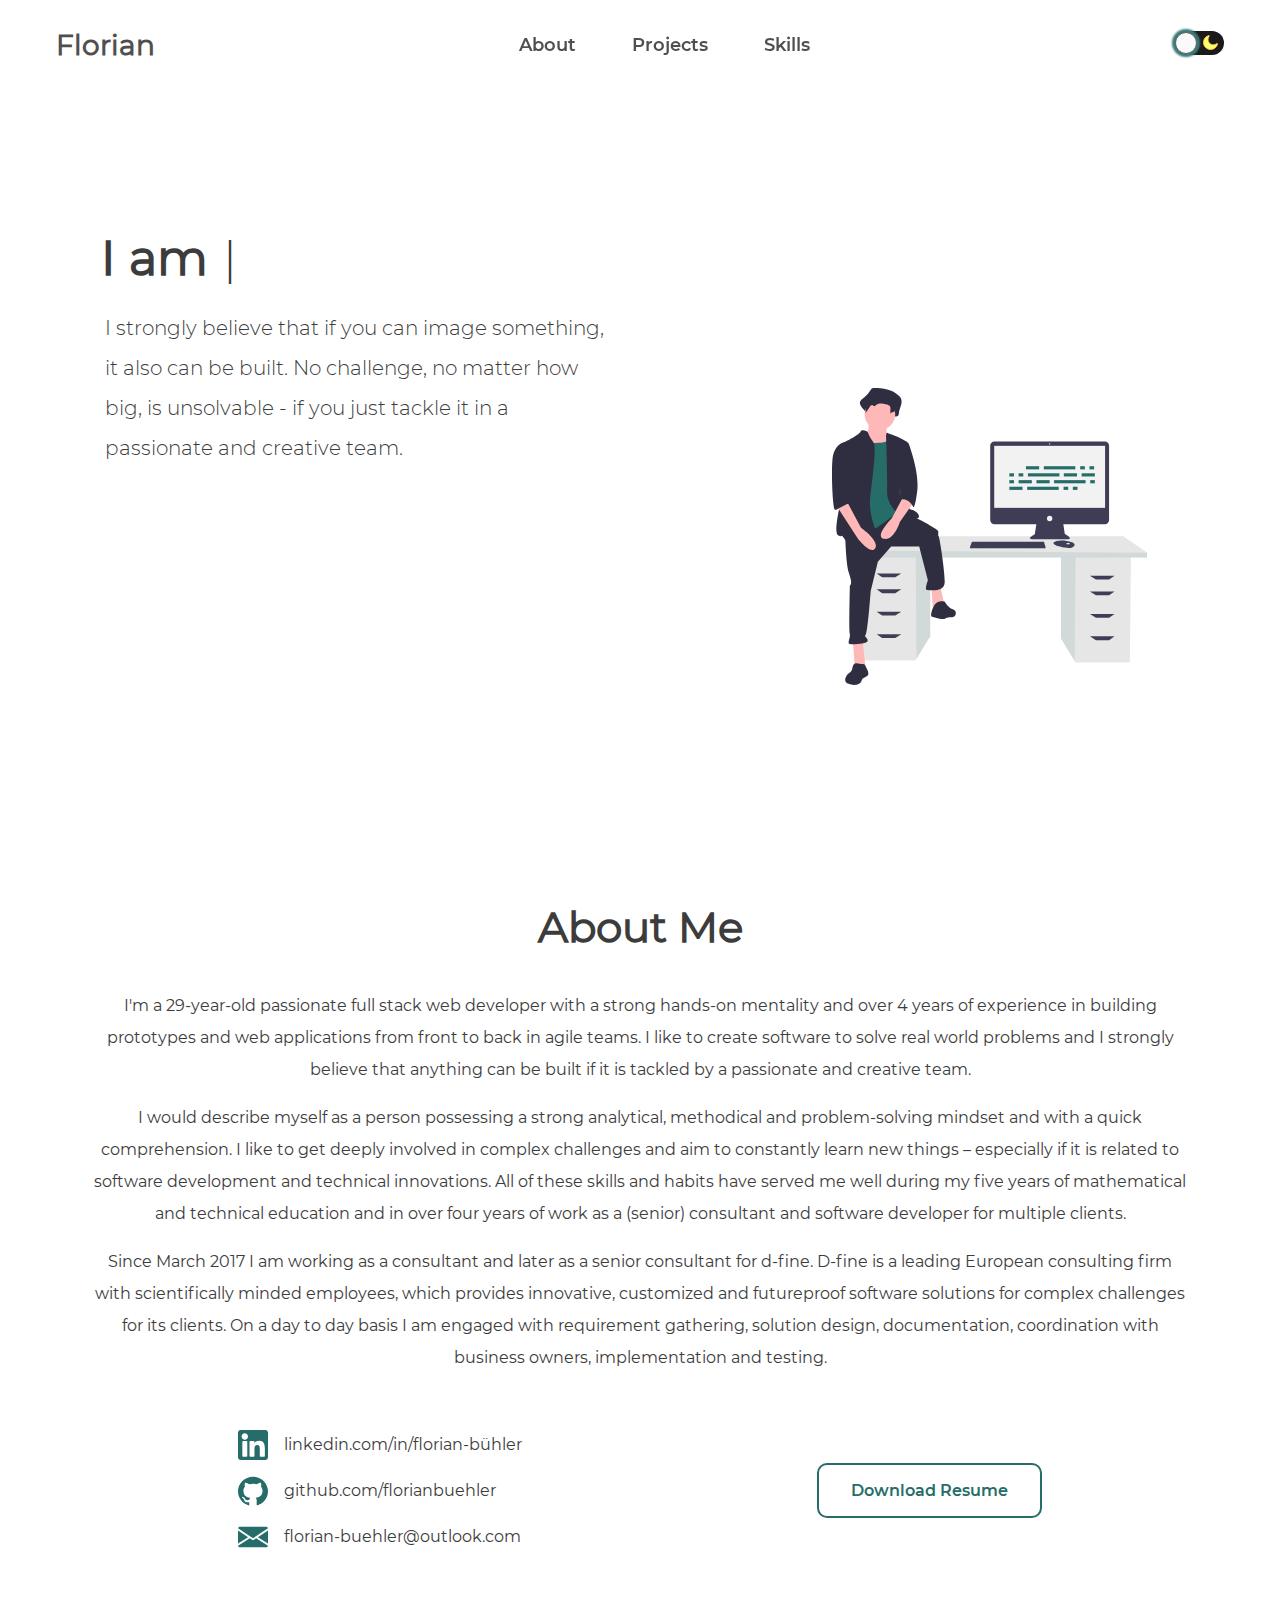
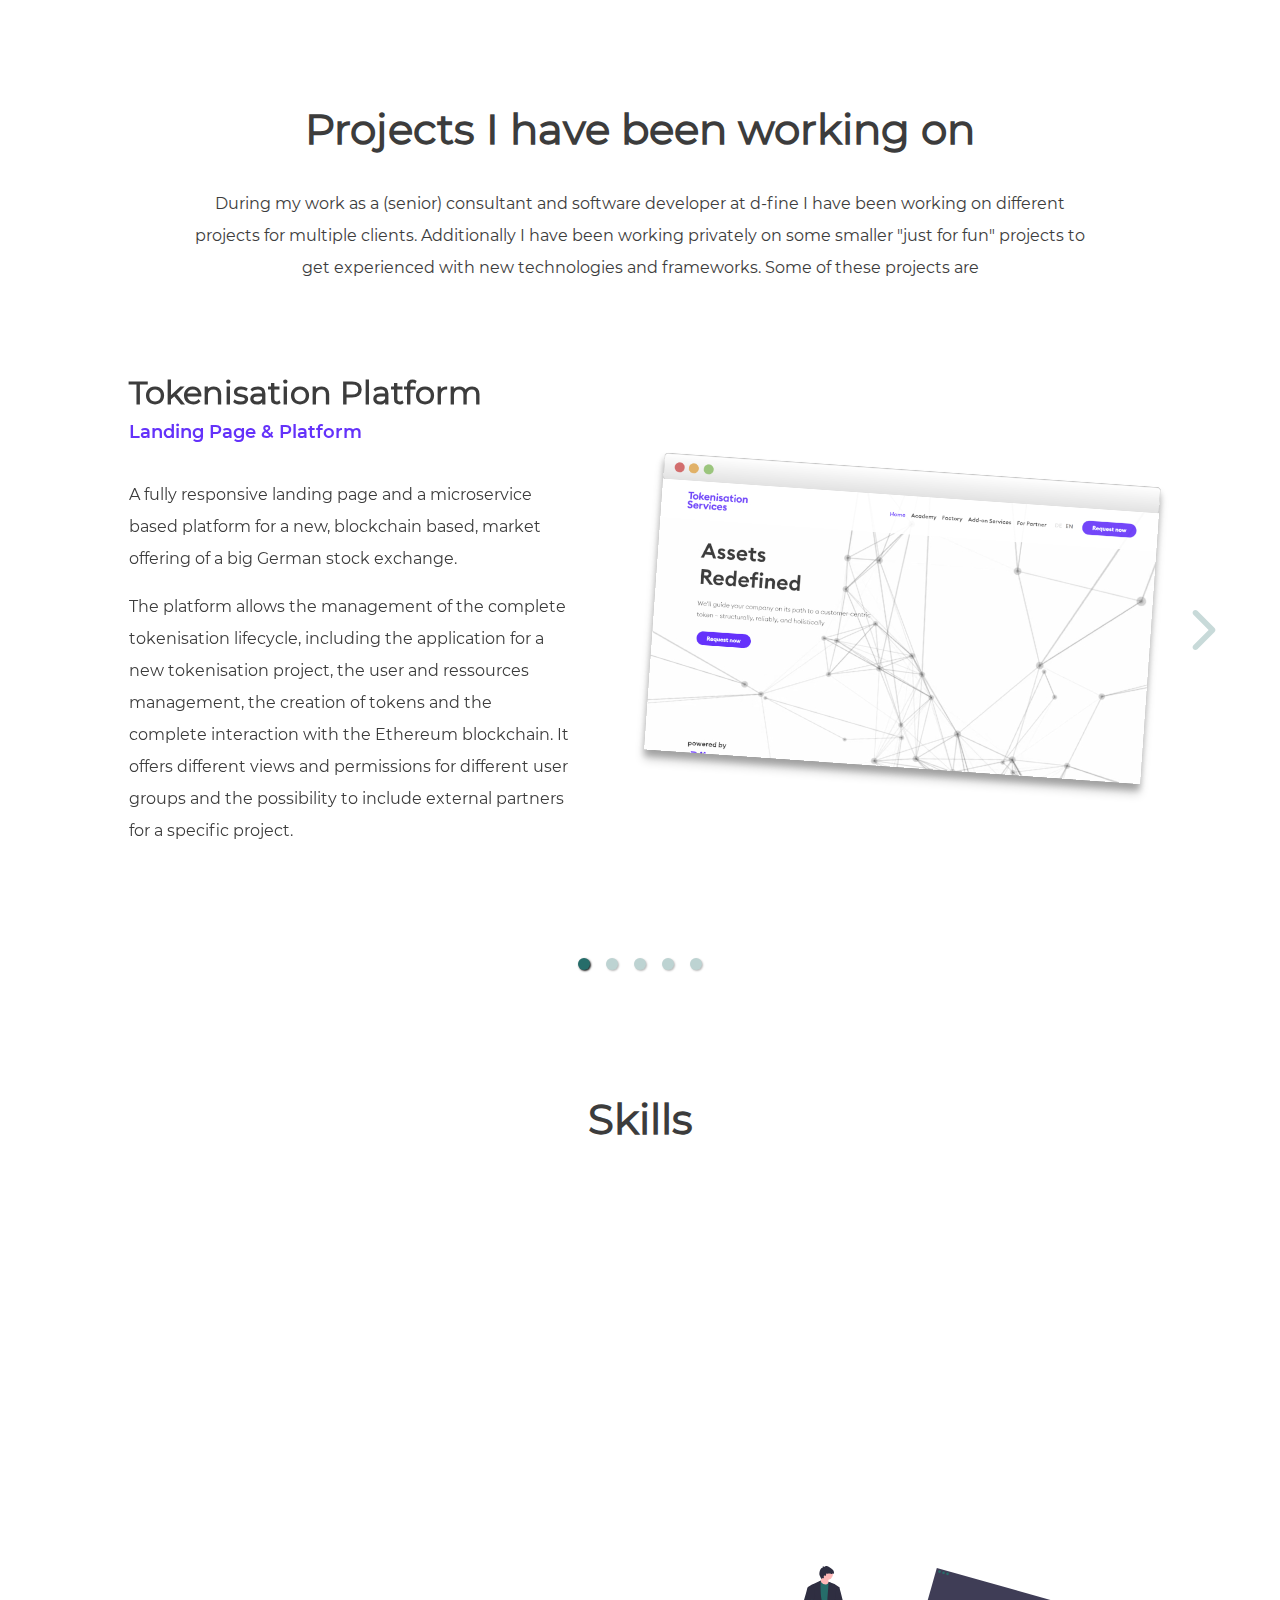
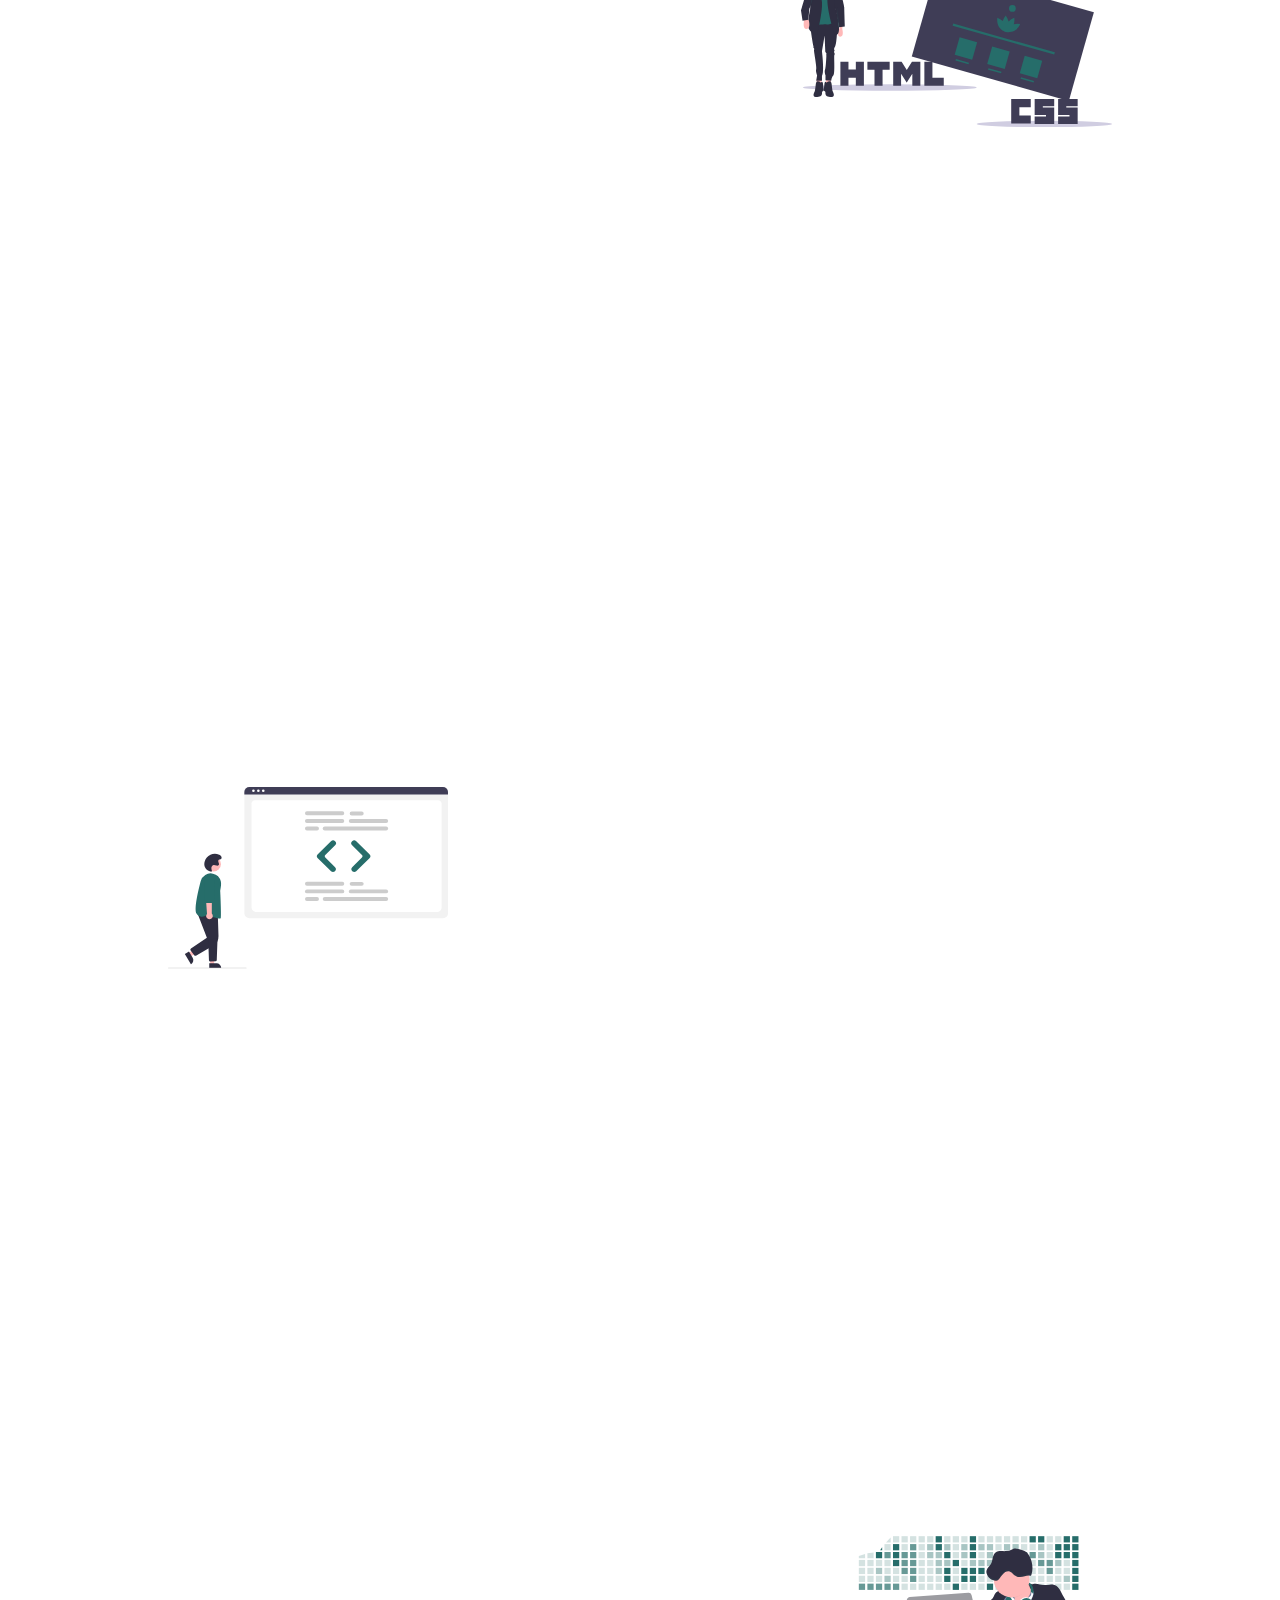
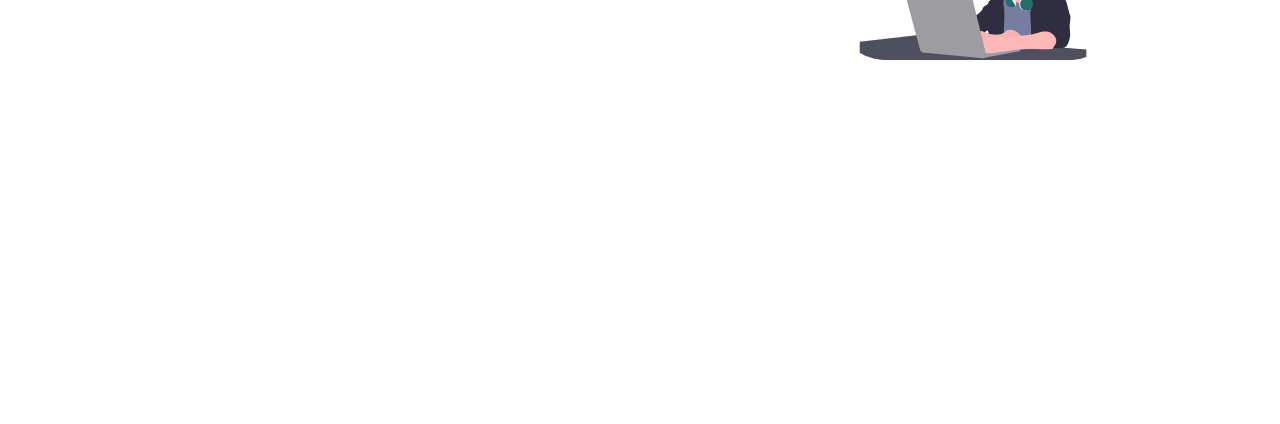
==== commit 4c2c1a8f: "Updates" ====
--- a/index.html
+++ b/index.html
@@ -1,6 +1,6 @@
-<!DOCTYPE html><html lang="eng"><head><meta charSet="utf-8"/><meta http-equiv="x-ua-compatible" content="ie=edge"/><meta name="viewport" content="width=device-width, initial-scale=1, shrink-to-fit=no"/><style data-href="/styles.84ae07468c610f2c6da1.css" id="gatsby-global-css">.styles-module--wrapper--1tloD{position:-webkit-sticky;position:sticky;z-index:10;top:0;width:100%;height:90px;padding:0 1.5rem;background:var(--background);opacity:.9}@media only screen and (min-width:1080px){.styles-module--wrapper--1tloD{position:relative;padding:0 3.5rem}}.styles-module--container--2Hmc_{display:flex;width:100%;max-width:1550px;height:100%;flex-direction:row;align-items:center;justify-content:space-between;margin:0 auto}.styles-module--container--2Hmc_ .styles-module--logo--1yQ4W h2{margin:0;font-size:20px}@media only screen and (min-width:1080px){.styles-module--container--2Hmc_ .styles-module--logo--1yQ4W h2{margin:0;font-size:28px}}.styles-module--container--2Hmc_ .styles-module--navigation--2aQQO{position:fixed;z-index:9;top:90px;right:-290px;display:flex;min-width:290px;height:calc(100vh - 90px);flex-direction:column;align-items:center;padding:40px 20px;margin:0;background:var(--primary);-webkit-overflow-scrolling:touch;overflow-y:auto;transition:right .5s ease}.styles-module--container--2Hmc_ .styles-module--navigation--2aQQO nav{display:flex;flex-direction:column;align-items:center;margin:0 auto;font-size:18px}.styles-module--container--2Hmc_ .styles-module--navigation--2aQQO nav a{margin:.85rem;color:#fff;cursor:pointer;font-family:Montserrat-SemiBold,Helvetica Neue,Arial,sans-serif}@media only screen and (min-width:1080px){.styles-module--container--2Hmc_ .styles-module--navigation--2aQQO nav a:before{position:absolute;z-index:-1;right:100%;bottom:-2px;left:0;height:2px;background:var(--primary);content:"";transition:.3s ease-in-out 0s}}@media only screen and (min-width:1080px){.styles-module--container--2Hmc_ .styles-module--navigation--2aQQO nav a:active:before,.styles-module--container--2Hmc_ .styles-module--navigation--2aQQO nav a:focus:before,.styles-module--container--2Hmc_ .styles-module--navigation--2aQQO nav a:hover:before{right:0}}@media only screen and (min-width:1080px){.styles-module--container--2Hmc_ .styles-module--navigation--2aQQO nav a:active,.styles-module--container--2Hmc_ .styles-module--navigation--2aQQO nav a:focus,.styles-module--container--2Hmc_ .styles-module--navigation--2aQQO nav a:hover{border-bottom:2px solid transparent}}@media only screen and (min-width:1080px){.styles-module--container--2Hmc_ .styles-module--navigation--2aQQO nav a{position:relative;display:block;padding:.15rem 0;border-top:2px solid transparent;border-bottom:2px solid transparent;margin:0 1.75rem;-webkit-backface-visibility:hidden;backface-visibility:hidden;color:var(--text-color);font-weight:400;text-decoration:none;transform:translateZ(0)}}@media only screen and (min-width:1080px){.styles-module--container--2Hmc_ .styles-module--navigation--2aQQO nav{flex-direction:row}}.styles-module--container--2Hmc_ .styles-module--navigation-is-active--dvN_G{color:#ababab!important}@media only screen and (min-width:1080px){.styles-module--container--2Hmc_ .styles-module--navigation-is-active--dvN_G{color:var(--primary)!important}}.styles-module--container--2Hmc_ .styles-module--navigation-open--3xJAV{right:0}@media only screen and (min-width:1080px){.styles-module--container--2Hmc_ .styles-module--navigation-open--3xJAV{display:none}}.styles-module--container--2Hmc_ .styles-module--navigation--2aQQO .styles-module--button--3vCJO{width:200px}@media only screen and (min-width:1080px){.styles-module--container--2Hmc_ .styles-module--navigation--2aQQO .styles-module--button--3vCJO{width:125px;border-color:var(--primary);background:var(--primary)}.styles-module--container--2Hmc_ .styles-module--navigation--2aQQO .styles-module--button--3vCJO span{color:#fff}.styles-module--container--2Hmc_ .styles-module--navigation--2aQQO .styles-module--button--3vCJO:hover{background:#fff}.styles-module--container--2Hmc_ .styles-module--navigation--2aQQO .styles-module--button--3vCJO:hover span{color:var(--primary)}}.styles-module--container--2Hmc_ .styles-module--navigation--2aQQO .styles-module--button-margin--3Skhg{margin-top:.75rem}@media only screen and (min-width:1080px){.styles-module--container--2Hmc_ .styles-module--navigation--2aQQO .styles-module--button-margin--3Skhg{margin:0 0 0 .75rem}}@media only screen and (min-width:1080px){.styles-module--container--2Hmc_ .styles-module--navigation--2aQQO{position:relative;top:0;right:0;height:100%;flex-direction:row;padding:0;margin:auto 0;background:transparent}}.styles-module--header-nav-toggle-button--1l3_R{position:relative;z-index:10;align-self:flex-start;padding:8px;border:0;margin:auto 2px auto auto;-webkit-appearance:none;-moz-appearance:none;appearance:none;background:transparent;color:var(--primary);cursor:pointer;outline:none}.styles-module--header-nav-toggle-button--1l3_R svg{display:block;width:24px;height:20px;fill:var(--primary);stroke:var(--primary)}@media only screen and (min-width:1080px){.styles-module--header-nav-toggle-button--1l3_R{display:none}}.styles-module--header-nav-toggle-button-open--36XNw{color:var(--primary)}.styles-module--visible-on-mobile--6mH3j{margin-top:1rem}.styles-module--visible-on-mobile--6mH3j .react-toggle-track{background:#3c3c3c!important}@media only screen and (min-width:660px){.styles-module--visible-on-mobile--6mH3j{display:none}}.styles-module--visible-on-tablet--1mym2{display:none}@media only screen and (min-width:660px){.styles-module--visible-on-tablet--1mym2{display:block}}.react-toggle{position:relative;display:inline-block;padding:0;border:0;background-color:transparent;cursor:pointer;touch-action:pan-x;-webkit-user-select:none;-ms-user-select:none;user-select:none}.react-toggle-screenreader-only{position:absolute;overflow:hidden;width:1px;height:1px;padding:0;border:0;margin:-1px;clip:rect(0 0 0 0)}.react-toggle-track{position:relative;width:50px;height:24px;padding:0;background-color:#000;border-radius:30px;transition:all .2s ease}.react-toggle--checked .react-toggle-track{background-color:var(--primary)}.react-toggle-track-check{position:absolute;top:0;bottom:0;left:8px;width:14px;height:14px;margin-top:auto;margin-bottom:auto;line-height:0;opacity:0;transition:opacity .25s ease}.react-toggle--checked .react-toggle-track-check{opacity:1}.react-toggle-track-x{position:absolute;top:0;right:6px;bottom:0;width:15px;height:15px;margin:auto 0;line-height:0;opacity:1;transition:opacity .25s ease}.react-toggle--checked .react-toggle-track-x{opacity:0}.react-toggle-thumb{position:absolute;top:1px;left:1px;width:22px;height:22px;box-sizing:border-box;border:1px solid #4d4d4d;background-color:#fafafa;border-radius:50%;box-shadow:0 0 2px 3px var(--primary);transition:all .25s ease}.react-toggle--checked .react-toggle-thumb{left:27px;border-color:var(--primary)}.icons-module--icon--tpOeG svg{width:15px;height:15px}
+<!DOCTYPE html><html lang="eng"><head><meta charSet="utf-8"/><meta http-equiv="x-ua-compatible" content="ie=edge"/><meta name="viewport" content="width=device-width, initial-scale=1, shrink-to-fit=no"/><style data-href="/styles.dc4ebe631028c240b1eb.css" id="gatsby-global-css">.styles-module--wrapper--1tloD{position:-webkit-sticky;position:sticky;z-index:10;top:0;width:100%;height:90px;padding:0 1.5rem;background:var(--background);opacity:.9}@media only screen and (min-width:1080px){.styles-module--wrapper--1tloD{position:relative;padding:0 3.5rem}}.styles-module--container--2Hmc_{display:flex;width:100%;max-width:1550px;height:100%;flex-direction:row;align-items:center;justify-content:space-between;margin:0 auto}.styles-module--container--2Hmc_ .styles-module--logo--1yQ4W h2{margin:0;font-size:20px}@media only screen and (min-width:1080px){.styles-module--container--2Hmc_ .styles-module--logo--1yQ4W h2{margin:0;font-size:28px}}.styles-module--container--2Hmc_ .styles-module--navigation--2aQQO{position:fixed;z-index:9;top:90px;right:-290px;display:flex;min-width:290px;height:calc(100vh - 90px);flex-direction:column;align-items:center;padding:40px 20px;margin:0;background:var(--primary);-webkit-overflow-scrolling:touch;overflow-y:auto;transition:right .5s ease}.styles-module--container--2Hmc_ .styles-module--navigation--2aQQO nav{display:flex;flex-direction:column;align-items:center;margin:0 auto;font-size:18px}.styles-module--container--2Hmc_ .styles-module--navigation--2aQQO nav a{margin:.85rem;color:#fff;cursor:pointer;font-family:Montserrat-SemiBold,Helvetica Neue,Arial,sans-serif}@media only screen and (min-width:1080px){.styles-module--container--2Hmc_ .styles-module--navigation--2aQQO nav a:before{position:absolute;z-index:-1;right:100%;bottom:-2px;left:0;height:2px;background:var(--primary);content:"";transition:.3s ease-in-out 0s}}@media only screen and (min-width:1080px){.styles-module--container--2Hmc_ .styles-module--navigation--2aQQO nav a:active:before,.styles-module--container--2Hmc_ .styles-module--navigation--2aQQO nav a:focus:before,.styles-module--container--2Hmc_ .styles-module--navigation--2aQQO nav a:hover:before{right:0}}@media only screen and (min-width:1080px){.styles-module--container--2Hmc_ .styles-module--navigation--2aQQO nav a:active,.styles-module--container--2Hmc_ .styles-module--navigation--2aQQO nav a:focus,.styles-module--container--2Hmc_ .styles-module--navigation--2aQQO nav a:hover{border-bottom:2px solid transparent}}@media only screen and (min-width:1080px){.styles-module--container--2Hmc_ .styles-module--navigation--2aQQO nav a{position:relative;display:block;padding:.15rem 0;border-top:2px solid transparent;border-bottom:2px solid transparent;margin:0 1.75rem;-webkit-backface-visibility:hidden;backface-visibility:hidden;color:var(--text-color);font-weight:400;text-decoration:none;transform:translateZ(0)}}@media only screen and (min-width:1080px){.styles-module--container--2Hmc_ .styles-module--navigation--2aQQO nav{flex-direction:row}}.styles-module--container--2Hmc_ .styles-module--navigation-is-active--dvN_G{color:#ababab!important}@media only screen and (min-width:1080px){.styles-module--container--2Hmc_ .styles-module--navigation-is-active--dvN_G{color:var(--primary)!important}}.styles-module--container--2Hmc_ .styles-module--navigation-open--3xJAV{right:0}@media only screen and (min-width:1080px){.styles-module--container--2Hmc_ .styles-module--navigation-open--3xJAV{display:none}}.styles-module--container--2Hmc_ .styles-module--navigation--2aQQO .styles-module--button--3vCJO{width:200px}@media only screen and (min-width:1080px){.styles-module--container--2Hmc_ .styles-module--navigation--2aQQO .styles-module--button--3vCJO{width:125px;border-color:var(--primary);background:var(--primary)}.styles-module--container--2Hmc_ .styles-module--navigation--2aQQO .styles-module--button--3vCJO span{color:#fff}.styles-module--container--2Hmc_ .styles-module--navigation--2aQQO .styles-module--button--3vCJO:hover{background:#fff}.styles-module--container--2Hmc_ .styles-module--navigation--2aQQO .styles-module--button--3vCJO:hover span{color:var(--primary)}}.styles-module--container--2Hmc_ .styles-module--navigation--2aQQO .styles-module--button-margin--3Skhg{margin-top:.75rem}@media only screen and (min-width:1080px){.styles-module--container--2Hmc_ .styles-module--navigation--2aQQO .styles-module--button-margin--3Skhg{margin:0 0 0 .75rem}}@media only screen and (min-width:1080px){.styles-module--container--2Hmc_ .styles-module--navigation--2aQQO{position:relative;top:0;right:0;height:100%;flex-direction:row;padding:0;margin:auto 0;background:transparent}}.styles-module--header-nav-toggle-button--1l3_R{position:relative;z-index:10;align-self:flex-start;padding:8px;border:0;margin:auto 2px auto auto;-webkit-appearance:none;-moz-appearance:none;appearance:none;background:transparent;color:var(--primary);cursor:pointer;outline:none}.styles-module--header-nav-toggle-button--1l3_R svg{display:block;width:24px;height:20px;fill:var(--primary);stroke:var(--primary)}@media only screen and (min-width:1080px){.styles-module--header-nav-toggle-button--1l3_R{display:none}}.styles-module--header-nav-toggle-button-open--36XNw{color:var(--primary)}.styles-module--visible-on-mobile--6mH3j{margin-top:1rem}.styles-module--visible-on-mobile--6mH3j .react-toggle-track{background:#3c3c3c!important}@media only screen and (min-width:660px){.styles-module--visible-on-mobile--6mH3j{display:none}}.styles-module--visible-on-tablet--1mym2{display:none}@media only screen and (min-width:660px){.styles-module--visible-on-tablet--1mym2{display:block}}.react-toggle{position:relative;display:inline-block;padding:0;border:0;background-color:transparent;cursor:pointer;touch-action:pan-x;-webkit-user-select:none;-ms-user-select:none;user-select:none}.react-toggle-screenreader-only{position:absolute;overflow:hidden;width:1px;height:1px;padding:0;border:0;margin:-1px;clip:rect(0 0 0 0)}.react-toggle-track{position:relative;width:50px;height:24px;padding:0;background-color:#000;border-radius:30px;transition:all .2s ease}.react-toggle--checked .react-toggle-track{background-color:var(--primary)}.react-toggle-track-check{position:absolute;top:0;bottom:0;left:8px;width:14px;height:14px;margin-top:auto;margin-bottom:auto;line-height:0;opacity:0;transition:opacity .25s ease}.react-toggle--checked .react-toggle-track-check{opacity:1}.react-toggle-track-x{position:absolute;top:0;right:6px;bottom:0;width:15px;height:15px;margin:auto 0;line-height:0;opacity:1;transition:opacity .25s ease}.react-toggle--checked .react-toggle-track-x{opacity:0}.react-toggle-thumb{position:absolute;top:1px;left:1px;width:22px;height:22px;box-sizing:border-box;border:1px solid #4d4d4d;background-color:#fafafa;border-radius:50%;box-shadow:0 0 2px 3px var(--primary);transition:all .25s ease}.react-toggle--checked .react-toggle-thumb{left:27px;border-color:var(--primary)}.icons-module--icon--tpOeG svg{width:15px;height:15px}
 
-/*! normalize.css v8.0.1 | MIT License | github.com/necolas/normalize.css */html{line-height:1.15;-webkit-text-size-adjust:100%;-moz-text-size-adjust:100%;text-size-adjust:100%}body{margin:0}main{display:block}h1{margin:.67em 0;font-size:2em}hr{overflow:visible;height:0;box-sizing:content-box}pre{font-family:monospace,monospace;font-size:1em}a{background-color:transparent}abbr[title]{border-bottom:0;text-decoration:underline;-webkit-text-decoration:underline dotted;text-decoration:underline dotted}b,strong{font-weight:bolder}code,kbd,samp{font-family:monospace,monospace;font-size:1em}small{font-size:80%}sub,sup{position:relative;font-size:75%;line-height:0;vertical-align:baseline}sub{bottom:-.25em}sup{top:-.5em}img{border-style:none}button,input,optgroup,select,textarea{margin:0;font-family:inherit;font-size:100%;line-height:1.15}button,input{overflow:visible}button,select{text-transform:none}[type=button],[type=reset],[type=submit],button{-webkit-appearance:button;-moz-appearance:button;appearance:button}[type=button]::-moz-focus-inner,[type=reset]::-moz-focus-inner,[type=submit]::-moz-focus-inner,button::-moz-focus-inner{padding:0;border-style:none}[type=button]:-moz-focusring,[type=reset]:-moz-focusring,[type=submit]:-moz-focusring,button:-moz-focusring{outline:1px dotted ButtonText}fieldset{padding:.35em .75em .625em}legend{display:table;max-width:100%;box-sizing:border-box;padding:0;color:inherit;white-space:normal}progress{vertical-align:baseline}textarea{overflow:auto}[type=checkbox],[type=radio]{box-sizing:border-box;padding:0}[type=number]::-webkit-inner-spin-button,[type=number]::-webkit-outer-spin-button{height:auto}[type=search]{-webkit-appearance:textfield;-moz-appearance:textfield;appearance:textfield;outline-offset:-2px}[type=search]::-webkit-search-decoration{-webkit-appearance:none;appearance:none}::-webkit-file-upload-button{-webkit-appearance:button;appearance:button;font:inherit}details{display:block}summary{display:list-item}[hidden],template{display:none}:root{--text-color:#3c3c3c;--background:#fff;--medium-grey-transparent:hsla(0,0%,48.6%,0.6)}:root,:root.dark{--primary:#266d6a}:root.dark{--text-color:#dadada;--background:#171717;--medium-grey-transparent:hsla(0,0%,48.6%,0.2)}@font-face{font-family:Montserrat-Light;font-style:normal;font-weight:300;src:local("Montserrat-Light"),url(/static/montserrat-v15-latin-300-67b63e411b17fbff10ed15b629d9e691.woff2) format("woff2"),url(/static/montserrat-v15-latin-300-8dc95fab9cf98d02ca8d76e97d3dff60.woff) format("woff")}@font-face{font-family:Montserrat-Regular;font-style:normal;font-weight:400;src:local("Montserrat-Regular"),url(/static/montserrat-v15-latin-regular-eb22b8eb674c92c3f85a0b50a44a90cc.woff2) format("woff2"),url(/static/montserrat-v15-latin-regular-8102c4838f9e3d08dad644290a9cb701.woff) format("woff")}@font-face{font-family:Montserrat-SemiBold;font-style:normal;font-weight:600;src:local("Montserrat-SemiBold"),url(/static/montserrat-v15-latin-600-0a263041d4aae16eee447e79da019dda.woff2) format("woff2"),url(/static/montserrat-v15-latin-600-7c839d15a6f54e7025ba8c0c4b333e8f.woff) format("woff")}@font-face{font-family:Montserrat-Bold;font-style:normal;font-weight:700;src:local("Montserrat-Bold"),url(/static/montserrat-v15-latin-700-704b38329dc4e01c1cbdadc5c2c8ce4f.woff2) format("woff2"),url(/static/montserrat-v15-latin-700-80f10bd382f0df1cd650fec59f3c9394.woff) format("woff")}*{box-sizing:border-box;padding:0;margin:0;color:var(--text-color);transition:.3s ease-in-out 0s}*,h1,h2,h3,h4,h5,h6{font-family:Montserrat-Regular,Helvetica Neue,Arial,sans-serif}h1,h2,h3,h4,h5,h6{font-weight:600}h1{margin-bottom:28px;font-size:28px;line-height:36px}@media only screen and (min-width:660px){h1{font-size:36px;line-height:48px}}@media only screen and (min-width:1080px){h1{margin-bottom:20px;font-size:48px;line-height:1.25}}h2{margin-bottom:15px;font-size:36px;line-height:1.5}@media only screen and (min-width:660px){h2{font-size:36px;line-height:1.5}}@media only screen and (min-width:1080px){h2{font-size:42px;line-height:54px}}h3{margin-bottom:15px;font-size:24px;line-height:28px}@media only screen and (min-width:660px){h3{font-size:28px;line-height:32px}}@media only screen and (min-width:1080px){h3{font-size:32px;line-height:40px}}h4{margin-bottom:10px;font-size:20px;line-height:28px}@media only screen and (min-width:660px){h4{font-size:22px;line-height:30px}}@media only screen and (min-width:1080px){h4{font-size:24px;line-height:30px}}h5{margin-bottom:10px;font-size:18px;line-height:26px}@media only screen and (min-width:660px){h5{font-size:20px;line-height:26px}}@media only screen and (min-width:1080px){h5{font-size:20px;line-height:26px}}h6{margin-bottom:10px;font-size:12px;line-height:1.75}@media only screen and (min-width:660px){h6{font-size:13px;line-height:18px}}@media only screen and (min-width:1080px){h6{font-size:13px;line-height:18px}}p,span{font-size:1rem;line-height:2}@media only screen and (min-width:660px){p,span{font-size:1rem}}@media only screen and (min-width:1080px){p,span{font-size:1rem}}a{text-decoration:none}.styles-module--page-template--29n2f{display:flex;min-height:100vh;flex-direction:column;background-color:var(--background)}.styles-module--page-template--29n2f .styles-module--main--3QexD{position:relative;flex:1 1}.styles-module--wrapper--206Nz{width:100%;padding:0 1.5rem}@media only screen and (min-width:1080px){.styles-module--wrapper--206Nz{padding:0 3.5rem}}.styles-module--container--1LbOg{max-width:1550px;margin:auto}.styles-module--container--1EYRg{display:flex;min-height:calc(100vh - 90px);flex-direction:column}.styles-module--top--4F_tt{flex-grow:1}.styles-module--content--juCn7{display:flex;width:100%;flex-direction:column}@media only screen and (min-width:1080px){.styles-module--content--juCn7{flex-direction:row;justify-content:space-around}}.styles-module--content--juCn7 .styles-module--text--NBpup{width:100%;height:100%}@media only screen and (min-width:1080px){.styles-module--content--juCn7 .styles-module--text--NBpup{width:55%}}.styles-module--content--juCn7 .styles-module--text--NBpup .styles-module--title--3_FdP{display:flex;flex-direction:column;align-items:flex-start;font-family:Montserrat-Regular,Helvetica Neue,Arial,sans-serif;font-size:36px;text-wrap:normal}@media only screen and (min-width:1080px){.styles-module--content--juCn7 .styles-module--text--NBpup .styles-module--title--3_FdP{flex-direction:row;align-items:center;font-size:48px}}.styles-module--content--juCn7 .styles-module--text--NBpup .styles-module--title--3_FdP .styles-module--typewriter-wrapper--dIOY9{color:var(--primary);font-family:Montserrat-Regular,Helvetica Neue,Arial,sans-serif;font-size:36px;line-height:1.25}@media only screen and (min-width:1080px){.styles-module--content--juCn7 .styles-module--text--NBpup .styles-module--title--3_FdP .styles-module--typewriter-wrapper--dIOY9{margin-left:.9rem;font-size:48px}}.styles-module--content--juCn7 .styles-module--text--NBpup .styles-module--title--3_FdP .styles-module--typewriter-cursor--NxSvw{margin-left:1px;animation:styles-module--typewriter-cursor--NxSvw 1s infinite;font-family:Montserrat-Light,Helvetica Neue,Arial,sans-serif;font-size:36px;font-weight:200;line-height:1.25}@media only screen and (min-width:1080px){.styles-module--content--juCn7 .styles-module--text--NBpup .styles-module--title--3_FdP .styles-module--typewriter-cursor--NxSvw{font-size:48px}}.styles-module--content--juCn7 .styles-module--text--NBpup p{font-family:Montserrat-Light,Helvetica Neue,Arial,sans-serif}@media only screen and (min-width:1080px){.styles-module--content--juCn7 .styles-module--text--NBpup p{padding-left:.3rem;margin-right:8rem;font-size:20px}}.styles-module--content--juCn7 .styles-module--img--3zgpH{width:60%;height:100%;margin:4rem auto 0}@media only screen and (min-width:1080px){.styles-module--content--juCn7 .styles-module--img--3zgpH{width:27%;margin:12rem 2rem 0 0}}.styles-module--content--juCn7 .styles-module--img--3zgpH svg{width:100%;height:auto;fill:var(--primary)}.styles-module--bottom--2y3Km{flex-grow:2}@keyframes styles-module--typewriter-cursor--NxSvw{0%{opacity:0}50%{opacity:1}to{opacity:0}}.styles-module--container--22Nbw{display:flex;width:100%;max-width:1100px;min-height:400px;flex-direction:column;align-items:center;margin-bottom:8rem}.styles-module--container--22Nbw h2{margin-bottom:1.75rem}.styles-module--container--22Nbw p{margin:.5rem 0;text-align:left}@media only screen and (min-width:1080px){.styles-module--container--22Nbw p{text-align:center}}.styles-module--additional-information--2zDeT{display:flex;width:100%;flex-direction:column;align-items:center;justify-content:space-around;margin-top:2rem}@media only screen and (min-width:1080px){.styles-module--additional-information--2zDeT{flex-direction:row}}.styles-module--additional-information--2zDeT ul{margin-bottom:3rem;list-style:none}@media only screen and (min-width:1080px){.styles-module--additional-information--2zDeT ul{margin-bottom:0}}.styles-module--additional-information--2zDeT ul .styles-module--item--aVjDV{display:flex;flex-direction:row;align-items:center;margin:1.5rem 0}@media only screen and (min-width:1080px){.styles-module--additional-information--2zDeT ul .styles-module--item--aVjDV{margin:1rem 0}}.styles-module--additional-information--2zDeT ul .styles-module--item--aVjDV svg{width:auto;height:30px;fill:var(--primary)}.styles-module--additional-information--2zDeT ul .styles-module--item--aVjDV a{margin-left:1rem}.styles-module--additional-information--2zDeT ul .styles-module--item--aVjDV a:hover{color:var(--primary)}.styles-module--button--1mWID{padding:1rem 2rem;border:2px solid var(--primary);border-radius:10px;color:var(--primary);font-family:Montserrat-SemiBold,Helvetica Neue,Arial,sans-serif}.styles-module--button--1mWID:hover{background:var(--primary);color:#fff}.styles-module--container--2IVAq{display:flex;width:100%;flex-direction:column-reverse;padding-bottom:2rem;margin-top:3rem}@media only screen and (min-width:1080px){.styles-module--container--2IVAq{height:700px;flex-direction:row;justify-content:space-around;padding:0 2rem 2rem;margin-top:0}}.styles-module--content-wrapper--2GbKI{display:flex;width:100%;height:100%;flex-direction:column}@media only screen and (min-width:1080px){.styles-module--content-wrapper--2GbKI{width:40%}}.styles-module--content-wrapper--2GbKI .styles-module--content--plZmv{display:flex;width:100%;flex-direction:column;align-items:center}@media only screen and (min-width:1080px){.styles-module--content-wrapper--2GbKI .styles-module--content--plZmv{align-items:flex-start}}.styles-module--content-wrapper--2GbKI .styles-module--content--plZmv h3{margin-bottom:.25rem}.styles-module--content-wrapper--2GbKI .styles-module--content--plZmv h4{margin-bottom:2rem;font-family:Montserrat-SemiBold,Helvetica Neue,Arial,sans-serif;font-size:18px}.styles-module--content-wrapper--2GbKI .styles-module--content--plZmv p{margin-bottom:1rem;text-align:center}@media only screen and (min-width:1080px){.styles-module--content-wrapper--2GbKI .styles-module--content--plZmv p{text-align:left}}.styles-module--content-wrapper--2GbKI .styles-module--bottom--3ZhWY,.styles-module--content-wrapper--2GbKI .styles-module--top--2x5Xb{flex:1 1}.styles-module--img-wrapper--1nvAI{display:flex;width:80%;height:100%;flex-direction:column;margin:0 auto 3rem}@media only screen and (min-width:1080px){.styles-module--img-wrapper--1nvAI{width:45%;margin:0}}.styles-module--top--2x5Xb{flex:3 1}.styles-module--img--1oOqw{box-shadow:0 10px 10px rgba(0,0,0,.19),0 6px 6px rgba(0,0,0,.23);transform:rotate(4deg)}.styles-module--bottom--3ZhWY{flex:3 1}.styles-module--container--11mvy{display:flex;min-height:100vh;flex-direction:column}.styles-module--top--23nOQ{flex:1 1}.styles-module--content--yDTdf{display:flex;width:100%;flex-direction:column;align-items:center}.styles-module--content--yDTdf h2{margin-bottom:2rem;text-align:center}.styles-module--content--yDTdf>p{text-align:center}@media only screen and (min-width:1080px){.styles-module--content--yDTdf>p{padding:0 8rem}}.styles-module--bottom--wjyJT{flex:2 1}.carousel-root{width:100%}.dot{width:12px!important;height:12px!important;background:var(--primary)!important;outline:none}.styles-module--arrow--s4yx_{position:absolute;z-index:2;bottom:calc(50% - 20px);display:none;padding:0;border:0;background:transparent;cursor:pointer;outline:none}@media only screen and (min-width:1080px){.styles-module--arrow--s4yx_{display:block}}.styles-module--arrow--s4yx_ svg{width:auto;height:40px;fill:var(--primary);opacity:.25}.styles-module--arrow--s4yx_ svg:hover{opacity:1}.styles-module--arrowPrev--3o8Dq{left:0}.styles-module--arrowPrev--3o8Dq svg{transform:rotate(180deg)}.styles-module--arrowNext--3laaZ{right:0}.styles-module--helfr-app-color--1JUU-,.styles-module--helfr-landing-page-color--gcbC0,.styles-module--token-platform-color--16fZ5{color:#6432fa}.styles-module--hacker-news-color--39Er-{color:#14b8a6}.styles-module--helfr-app-img--QIt-x{box-shadow:none}.styles-module--helfr-app-img--QIt-x>img{width:120%!important;margin-left:-2rem}.carousel.carousel-slider .control-arrow,.carousel .control-arrow{transition:all .25s ease-in;opacity:.4;filter:alpha(opacity=40);position:absolute;z-index:2;top:20px;background:none;border:0;font-size:32px;cursor:pointer}.carousel .control-arrow:focus,.carousel .control-arrow:hover{opacity:1;filter:alpha(opacity=100)}.carousel.carousel-slider .control-arrow:before,.carousel .control-arrow:before{margin:0 5px;display:inline-block;border-top:8px solid transparent;border-bottom:8px solid transparent;content:""}.carousel .control-disabled.control-arrow{opacity:0;filter:alpha(opacity=0);cursor:inherit;display:none}.carousel .control-prev.control-arrow{left:0}.carousel .control-prev.control-arrow:before{border-right:8px solid #fff}.carousel .control-next.control-arrow{right:0}.carousel .control-next.control-arrow:before{border-left:8px solid #fff}.carousel-root{outline:none}.carousel{position:relative;width:100%}.carousel *{box-sizing:border-box}.carousel img{width:100%;display:inline-block;pointer-events:none}.carousel .carousel{position:relative}.carousel .control-arrow{outline:0;border:0;background:none;top:50%;margin-top:-13px;font-size:18px}.carousel .thumbs-wrapper{margin:20px;overflow:hidden}.carousel .thumbs{transition:all .15s ease-in;transform:translateZ(0);position:relative;list-style:none;white-space:nowrap}.carousel .thumb{transition:border .15s ease-in;display:inline-block;margin-right:6px;white-space:nowrap;overflow:hidden;border:3px solid #fff;padding:2px}.carousel .thumb:focus{border:3px solid #ccc;outline:none}.carousel .thumb.selected,.carousel .thumb:hover{border:3px solid #333}.carousel .thumb img{vertical-align:top}.carousel.carousel-slider{position:relative;margin:0;overflow:hidden}.carousel.carousel-slider .control-arrow{top:0;color:#fff;font-size:26px;bottom:0;margin-top:0;padding:5px}.carousel.carousel-slider .control-arrow:hover{background:rgba(0,0,0,.2)}.carousel .slider-wrapper{overflow:hidden;margin:auto;width:100%;transition:height .15s ease-in}.carousel .slider-wrapper.axis-horizontal .slider{-ms-box-orient:horizontal;display:-moz-flex;display:flex}.carousel .slider-wrapper.axis-horizontal .slider .slide{flex-direction:column;flex-flow:column}.carousel .slider-wrapper.axis-vertical{-ms-box-orient:horizontal;display:-moz-flex;display:flex}.carousel .slider-wrapper.axis-vertical .slider{flex-direction:column}.carousel .slider{margin:0;padding:0;position:relative;list-style:none;width:100%}.carousel .slider.animated{transition:all .35s ease-in-out}.carousel .slide{min-width:100%;margin:0;position:relative;text-align:center}.carousel .slide img{width:100%;vertical-align:top;border:0}.carousel .slide iframe{display:inline-block;width:calc(100% - 80px);margin:0 40px 40px;border:0}.carousel .slide .legend{transition:all .5s ease-in-out;position:absolute;bottom:40px;left:50%;margin-left:-45%;width:90%;border-radius:10px;background:#000;color:#fff;padding:10px;font-size:12px;text-align:center;opacity:.25;transition:opacity .35s ease-in-out}.carousel .control-dots{position:absolute;bottom:0;margin:10px 0;padding:0;text-align:center;width:100%;z-index:1}@media (min-width:960px){.carousel .control-dots{bottom:0}}.carousel .control-dots .dot{transition:opacity .25s ease-in;opacity:.3;filter:alpha(opacity=30);box-shadow:1px 1px 2px rgba(0,0,0,.9);background:#fff;border-radius:50%;width:8px;height:8px;cursor:pointer;display:inline-block;margin:0 8px}.carousel .control-dots .dot.selected,.carousel .control-dots .dot:hover{opacity:1;filter:alpha(opacity=100)}.carousel .carousel-status{position:absolute;top:0;right:0;padding:5px;font-size:10px;text-shadow:1px 1px 1px rgba(0,0,0,.9);color:#fff}.carousel:hover .slide .legend{opacity:1}.styles-module--skill-collection--3_7t0{display:flex;width:100%;align-items:center;justify-content:space-between;margin:1.5rem 0}@media only screen and (min-width:1080px){.styles-module--skill-collection--3_7t0{flex-direction:row;align-items:normal;padding:0 3rem;margin:3rem 0}}.styles-module--contentWrapper--2Y_CT{width:100%}@media only screen and (min-width:1080px){.styles-module--contentWrapper--2Y_CT{width:55%}}.styles-module--contentWrapper--2Y_CT ul{list-style:none}.styles-module--imgWrapper--2kVEX{display:flex;width:80%;flex-direction:column}@media only screen and (min-width:1080px){.styles-module--imgWrapper--2kVEX{width:35%}}@media only screen and (min-width:1080px){.styles-module--imgWrapper-left--2hAgb{padding-right:4rem}}@media only screen and (min-width:1080px){.styles-module--imgWrapper-right--1L3yR{padding-left:4rem}}.styles-module--top--3nBLh{flex-grow:2}.styles-module--img--3ZJh8 svg{display:block;width:100%;height:auto;fill:var(--primary)}.styles-module--bottom--6Beet{min-height:2rem;flex-grow:1}.styles-module--left--3WjKH{flex-direction:column-reverse}@media only screen and (min-width:1080px){.styles-module--left--3WjKH{flex-direction:row}}.styles-module--right--7GlhK{flex-direction:column-reverse}@media only screen and (min-width:1080px){.styles-module--right--7GlhK{flex-direction:row-reverse}}.styles-module--card--1eDiE{display:flex;width:100%;flex-direction:row}.styles-module--card--1eDiE .styles-module--visualization--WSoW9{display:flex;flex-direction:column;align-items:center}.styles-module--card--1eDiE .styles-module--visualization--WSoW9 .styles-module--bubble--2MBNm{display:flex;width:55px;height:55px;flex-direction:row;align-items:center;justify-content:center;background:var(--medium-grey-transparent);border-radius:50%;color:var(--primary);font-family:Montserrat-SemiBold,Helvetica Neue,Arial,sans-serif;font-size:20px}.styles-module--card--1eDiE .styles-module--visualization--WSoW9 .styles-module--bubble--2MBNm svg{width:32px;height:auto;fill:var(--primary);stroke:var(--primary)}.styles-module--card--1eDiE .styles-module--visualization--WSoW9 .styles-module--line--1XcTY{width:3px;flex-grow:1;background:var(--medium-grey-transparent)}.styles-module--card--1eDiE .styles-module--content--HOIaU{margin-left:1rem}.styles-module--card--1eDiE .styles-module--content--HOIaU .styles-module--title--3R2rZ{display:flex;flex-direction:column;margin-top:2px}@media only screen and (min-width:1080px){.styles-module--card--1eDiE .styles-module--content--HOIaU .styles-module--title--3R2rZ{flex-direction:row;align-items:flex-end;margin-top:12px}}.styles-module--card--1eDiE .styles-module--content--HOIaU .styles-module--title--3R2rZ h4{margin-bottom:0;font-family:Montserrat-SemiBold,Helvetica Neue,Arial,sans-serif}@media only screen and (min-width:1080px){.styles-module--card--1eDiE .styles-module--content--HOIaU .styles-module--title--3R2rZ h4{margin-bottom:10px}}.styles-module--card--1eDiE .styles-module--content--HOIaU .styles-module--title--3R2rZ h5{font-size:14px}@media only screen and (min-width:1080px){.styles-module--card--1eDiE .styles-module--content--HOIaU .styles-module--title--3R2rZ h5{margin-left:1rem}}.styles-module--card--1eDiE .styles-module--content--HOIaU>div:last-of-type{margin-bottom:1.5rem;font-family:Montserrat-Light,Helvetica Neue,Arial,sans-serif;font-size:16px;line-height:1.75}@media only screen and (min-width:1080px){.styles-module--card--1eDiE .styles-module--content--HOIaU>div:last-of-type{font-size:14px}}.styles-module--container--2bVTo{display:flex;width:100%;min-height:calc(100vh - 90px);flex-direction:column;align-items:center;margin:6rem auto 2rem}@media only screen and (min-width:1080px){.styles-module--container--2bVTo{margin:6rem auto 12rem}}.styles-module--container--2bVTo h2{margin-bottom:2rem}.styles-module--backend-dev-skills-img--1gZaJ svg{width:90%;margin:0 auto}@media only screen and (min-width:1080px){.styles-module--backend-dev-skills-img--1gZaJ svg{margin-left:0}}.styles-module--general-dev-skills-img--3sIqB svg{width:90%;margin:0 auto}@media only screen and (min-width:1080px){.styles-module--general-dev-skills-img--3sIqB svg{margin-left:2rem}}</style><meta name="generator" content="Gatsby 2.28.2"/><title data-react-helmet="true">Home | Florian Bühler</title><meta data-react-helmet="true" name="image" content="/xyz"/><meta data-react-helmet="true" name="description"/><meta data-react-helmet="true" property="og:url" content=""/><meta data-react-helmet="true" property="og:title" content="Home | Florian Bühler"/><meta data-react-helmet="true" property="og:description"/><meta data-react-helmet="true" property="og:type" content="website"/><meta data-react-helmet="true" property="og:image" content="/xyz"/><meta data-react-helmet="true" name="twitter:card" content="summary"/><meta data-react-helmet="true" name="twitter:creator" content=""/><meta data-react-helmet="true" name="twitter:title" content="Home | Florian Bühler"/><meta data-react-helmet="true" name="twitter:description"/><meta data-react-helmet="true" name="twitter:image" content="/xyz"/><script> (function() { function setTheme(theme) { if (theme === 'dark') { document.documentElement.className = 'dark'; } else { document.documentElement.className = ''; } window.__theme = theme; }; window.__setPreferredTheme = function(theme) { setTheme(theme); try { localStorage.setItem('preferred-theme', theme); } catch (e) {} }; var preferredTheme; try { preferredTheme = localStorage.getItem('preferred-theme'); } catch (e) {} window.__themeListeners = []; var darkQuery = window.matchMedia('(prefers-color-scheme: dark)'); darkQuery.addListener(function(e) { window.__setPreferredTheme(e.matches ? 'dark' : 'light'); window.__themeListeners.forEach(function(listener) { listener(); }); }); setTheme(preferredTheme || (darkQuery.matches ? 'dark' : 'light')); })(); </script><link as="script" rel="preload" href="/webpack-runtime-9e228de5f6b50c444ae8.js"/><link as="script" rel="preload" href="/framework-06f646d936b841f99ebd.js"/><link as="script" rel="preload" href="/app-eac00e4305739a295a85.js"/><link as="script" rel="preload" href="/styles-c4fa86dfd4ad05097eee.js"/><link as="script" rel="preload" href="/component---src-pages-index-tsx-eac304f573d632e44fd0.js"/><link as="fetch" rel="preload" href="/page-data\index\page-data.json" crossorigin="anonymous"/><link as="fetch" rel="preload" href="/page-data/sq/d/2397629278.json" crossorigin="anonymous"/><link as="fetch" rel="preload" href="/page-data\app-data.json" crossorigin="anonymous"/></head><body><div id="___gatsby"><div style="outline:none" tabindex="-1" id="gatsby-focus-wrapper"><div class="styles-module--page-template--29n2f"><header class="styles-module--wrapper--1tloD"><div class="styles-module--container--2Hmc_"><div class="styles-module--logo--1yQ4W"><a><h2>Florian</h2></a></div><div class="styles-module--navigation--2aQQO "><nav><a>About</a><a>Projects</a><a>Skills</a></nav><div class="styles-module--visible-on-mobile--6mH3j"></div></div><div class="styles-module--visible-on-tablet--1mym2"></div><button class="styles-module--header-nav-toggle-button--1l3_R "><svg xmlns="http://www.w3.org/2000/svg" width="24" height="20" viewBox="0 0 24 20"><g fill-rule="evenodd"><path d="M0 0h24v4H0zM0 8h24v4H0zM0 16h24v4H0z"></path></g></svg></button></div></header><main class="styles-module--main--3QexD"><section id="heroHeader" class="styles-module--wrapper--206Nz"><div class="styles-module--container--1LbOg styles-module--container--1EYRg"><div class="styles-module--top--4F_tt"></div><div class="styles-module--content--juCn7"><div class="styles-module--text--NBpup"><h1 class="styles-module--title--3_FdP">I am<div class="Typewriter" data-testid="typewriter-wrapper"></div></h1><p>I strongly believe that if you can image something, it also can be built. No challenge, no matter how big, is unsolvable - if you just tackle it in a passionate and creative team.</p></div><div class="styles-module--img--3zgpH"><svg id="b52d7e2d-d80f-4111-b6ed-d15502ee1edd" data-name="Layer 1" width="711.1879" height="669.68268" viewBox="0 0 711.1879 669.68268"><title>feeling_proud</title><polygon points="516.326 380.018 516.326 565.013 547.27 615.443 549.625 619.279 671.722 619.279 674.189 380.018 516.326 380.018" fill="#e6e6e6"></polygon><polygon points="516.326 380.018 516.326 565.013 547.27 615.443 549.169 380.018 516.326 380.018" opacity="0.1"></polygon><polygon points="221.566 375.084 221.566 560.08 190.622 610.51 188.267 614.345 66.17 614.345 63.703 375.084 221.566 375.084" fill="#e6e6e6"></polygon><polygon points="221.566 375.084 221.566 560.08 190.622 610.51 188.723 375.084 221.566 375.084" opacity="0.1"></polygon><polygon points="711.188 371.385 711.188 382.484 47.67 382.484 47.67 366.451 109.335 334.385 656.923 334.385 711.188 371.385" fill="#e6e6e6"></polygon><polygon points="711.188 371.385 711.188 382.484 47.67 382.484 47.67 366.451 711.188 371.385" opacity="0.1"></polygon><polygon points="142.635 426.883 113.035 426.883 100.702 418.25 156.201 418.25 142.635 426.883" fill="#3f3d56"></polygon><polygon points="142.635 462.649 113.035 462.649 100.702 454.016 156.201 454.016 142.635 462.649" fill="#3f3d56"></polygon><polygon points="142.635 513.215 113.035 513.215 100.702 504.581 156.201 504.581 142.635 513.215" fill="#3f3d56"></polygon><polygon points="142.635 563.78 113.035 563.78 100.702 555.147 156.201 555.147 142.635 563.78" fill="#3f3d56"></polygon><polygon points="595.257 431.816 624.857 431.816 637.19 423.183 581.691 423.183 595.257 431.816" fill="#3f3d56"></polygon><polygon points="595.257 467.582 624.857 467.582 637.19 458.949 581.691 458.949 595.257 467.582" fill="#3f3d56"></polygon><polygon points="595.257 518.148 624.857 518.148 637.19 509.515 581.691 509.515 595.257 518.148" fill="#3f3d56"></polygon><polygon points="595.257 568.713 624.857 568.713 637.19 560.08 581.691 560.08 595.257 568.713" fill="#3f3d56"></polygon><path d="M859.81989,235.61493H610.63446a9.4227,9.4227,0,0,0-9.42389,9.42389V412.89655a9.4227,9.4227,0,0,0,9.42389,9.42388h94.5929l-3.54389,22.62623s-20.25281,10.75927-6.01251,11.07574,81.32764,0,81.32764,0,12.97448,0-7.59479-11.39221l-3.33362-22.30976h93.7497a9.42266,9.42266,0,0,0,9.42388-9.42388V245.03882A9.42266,9.42266,0,0,0,859.81989,235.61493Z" transform="translate(-244.40605 -115.15866)" fill="#3f3d56"></path><rect x="365.82336" y="130.42445" width="249.99557" height="139.87094" fill="#f2f2f2"></rect><circle cx="490.82114" cy="125.99415" r="1.58225" fill="#f2f2f2"></circle><circle cx="490.82114" cy="294.34559" r="6.01255" fill="#f2f2f2"></circle><polygon points="481.452 357.952 481.452 361.117 311.202 361.117 311.202 358.585 311.436 357.952 315.632 346.56 477.971 346.56 481.452 357.952" fill="#3f3d56"></polygon><path d="M791.37558,470.01266c-.31011,1.3259-1.481,2.72467-4.1265,4.04741-9.4935,4.74675-28.797-1.2658-28.797-1.2658s-14.87315-2.53161-14.87315-9.17706a11.86592,11.86592,0,0,1,1.30377-.77528c3.99133-2.11163,17.2253-7.32222,40.69051.22062a9.78618,9.78618,0,0,1,4.46035,2.923A4.667,4.667,0,0,1,791.37558,470.01266Z" transform="translate(-244.40605 -115.15866)" fill="#3f3d56"></path><path d="M791.37558,470.01266c-11.62,4.45247-21.97744,4.78472-32.607-2.59805a23.34328,23.34328,0,0,0-13.88583-4.57268c3.99133-2.11163,17.2253-7.32222,40.69051.22062a9.78618,9.78618,0,0,1,4.46035,2.923A4.667,4.667,0,0,1,791.37558,470.01266Z" transform="translate(-244.40605 -115.15866)" opacity="0.1"></path><ellipse cx="532.40017" cy="350.99016" rx="4.11385" ry="1.2658" fill="#f2f2f2"></ellipse><polygon points="481.452 357.952 481.452 361.117 311.202 361.117 311.202 358.585 311.436 357.952 481.452 357.952" opacity="0.1"></polygon><path d="M339.06751,115.15881a8.55394,8.55394,0,0,0-4.96126,1.1083c-1.476,1.0108-2.40629,2.78162-3.35588,4.42947a52.98576,52.98576,0,0,1-14.43428,16.30464c-4.28894,3.142-9.74169,7.05966-9.00789,12.85269a17.37163,17.37163,0,0,0,2.09058,5.4255c3.9566,7.987,14.75357,14.15926,13.69156,23.27309,3.931-6.58092-1.327-9.835,2.604-16.41586,1.87205-3.134,5.12412-6.67168,7.95054-4.70353.94637.659,1.56777,1.84095,2.55314,2.41917,2.35122,1.37972,4.85259-1.258,6.93387-3.12633,7.17685-6.44263,17.383-4.7548,26.31387-2.74743,4.21624.94767,8.8473,2.191,11.33971,6.2207,3.277,5.29821-3.11344,11.02034-4.72807,17.01049a3.264,3.264,0,0,0,3.50293,4.06214c2.67975-.26434,5.8542-.481,6.01278-1.65694,3.37154.12,7.50269-.26181,8.94728-3.7725a14.76216,14.76216,0,0,0,.69252-4.29319c.5302-5.89718,3.0331-11.27719,4.69119-16.88993s2.37906-12.1905-.41909-17.1668a19.86362,19.86362,0,0,0-3.666-4.45557C379.94,117.67017,359.06259,115.136,339.06751,115.15881Z" transform="translate(-244.40605 -115.15866)" fill="#2f2e41"></path><path d="M326.54375,190.06386s3.4534,28.7784-9.20909,31.08068,11.51136,41.4409,11.51136,41.4409l57.55681,6.90682-13.81364-46.04545s-9.20909-3.45341-3.4534-26.47613S326.54375,190.06386,326.54375,190.06386Z" transform="translate(-244.40605 -115.15866)" fill="#ffb8b8"></path><polygon points="47.028 569.318 51.633 632.631 75.806 632.631 68.9 569.318 47.028 569.318" fill="#ffb8b8"></polygon><polygon points="224.303 449.6 227.756 502.552 254.233 491.041 243.872 447.298 224.303 449.6" fill="#ffb8b8"></polygon><path d="M274.16705,442.73826s1.15113,66.7659,8.058,88.63749,5.75568,23.02272,4.60455,26.47613-2.30228,1.15114-2.30228,6.90682-2.30227,96.69544,0,104.7534-6.90681,21.87159,0,23.02272,39.13863,0,40.28977-6.90682-9.20909-9.20909-4.60454-13.81363,11.51136-98.99772,11.51136-98.99772l16.11591-65.61476,29.92954-34.53409H441.0818l19.56932,75.975s-8.058,21.87159-2.30228,21.87159,40.28977,6.90682,40.28977-18.41818S487.12725,451.94735,484.825,449.64508s1.15113-10.36023-2.30228-13.81364-43.74317-27.62727-58.70794-32.23181S387.857,393.51476,387.857,393.51476Z" transform="translate(-244.40605 -115.15866)" fill="#2f2e41"></path><path d="M498.63861,596.99051s-17.267-5.75568-25.325,11.51137-4.60454,21.87159-4.60454,21.87159,26.47613,9.20909,31.08068,4.60454c2.00333-2.00334,8.36471-2.69926,14.91273-2.84621,9.97289-.22381,12.62625-14.33323,3.20748-17.61885q-.42145-.147-.85317-.25539C507.8477,611.95529,498.63861,596.99051,498.63861,596.99051Z" transform="translate(-244.40605 -115.15866)" fill="#2f2e41"></path><circle cx="108.03826" cy="59.36486" r="34.53409" fill="#ffb8b8"></circle><path d="M307.55,235.53374s56.40567,11.51136,70.21931-6.90682,19.56931,51.80113,19.56931,51.80113l6.90682,73.67272-10.36023,40.28977s-54.1034,43.74318-71.37044,47.19658-43.74318,5.75569-43.74318,5.75569,8.058-127.77613,8.058-130.0784S307.55,235.53374,307.55,235.53374Z" transform="translate(-244.40605 -115.15866)" fill=""></path><path d="M324.70433,213.94456s-12.54979-7.18923-16.0032-.28241S273.01591,237.836,269.5625,237.836s6.90682,95.54431,2.30227,107.05567S245.38864,440.436,258.05114,447.34281s3.45341-6.90682,16.11591,10.36022,74.82385,17.267,78.27726,10.36023-27.62727-58.708-21.87159-107.05567,14.96477-115.11362,6.90682-124.32271S324.70433,213.94456,324.70433,213.94456Z" transform="translate(-244.40605 -115.15866)" fill="#2f2e41"></path><path d="M366.258,221.7201l1.60341-5.518s47.89544,15.87824,50.19772,26.23847,1.15113,82.88181-6.90682,88.63749-19.56932,14.96477-11.51136,28.7784,17.267,28.77841,24.17386,29.92954,19.56931,9.20909,16.1159,17.267-44.89431-6.90682-44.89431-6.90682-27.62727-20.72045-26.47613-52.95227S366.258,221.7201,366.258,221.7201Z" transform="translate(-244.40605 -115.15866)" fill="#2f2e41"></path><path d="M406.54771,357.55418l-27.62727,51.80113s-40.28976,41.4409-17.267,46.04545,35.68522-37.9875,35.68522-37.9875l29.92955-42.592Z" transform="translate(-244.40605 -115.15866)" fill="#ffb8b8"></path><path d="M340.74981,124.19457a7.83806,7.83806,0,0,0-4.03868.78334,9.41322,9.41322,0,0,0-2.73182,3.13072,39.77267,39.77267,0,0,1-11.7501,11.524c-3.49138,2.22077-7.93014,4.98972-7.3328,9.0842a11.35949,11.35949,0,0,0,1.70182,3.8347,30.16344,30.16344,0,0,1,3.66519,18.80068l9.60011-13.954c1.52393-2.21507,4.17125-4.7155,6.47207-3.32442.77039.46577,1.27623,1.30117,2.07836,1.70985,1.914.97518,3.95021-.88912,5.64447-2.20967,5.84225-4.55361,14.15049-3.36066,21.42059-1.94187,3.43219.66981,7.20207,1.54859,9.231,4.39676,3.37169,4.73311-.149,11.5721,1.81882,17.04a5.02339,5.02339,0,0,0,2.07852-3.31717c2.74457.08484,6.1075-.185,7.28345-2.66638a9.18757,9.18757,0,0,0,.56374-3.03439c.43161-4.16809,2.46907-7.97065,3.81883-11.93769s1.93666-8.61616-.34116-12.13338a14.68107,14.68107,0,0,0-2.98426-3.14917C374.02174,125.96958,357.02664,124.17845,340.74981,124.19457Z" transform="translate(-244.40605 -115.15866)" fill="#2f2e41"></path><path d="M406.54771,237.836l10.72528,2.84686s24.95995,63.919,19.20427,107.66222-9.20909,34.53409-9.20909,34.53409-9.20909-20.72046-29.92955-16.11591Z" transform="translate(-244.40605 -115.15866)" fill="#2f2e41"></path><path d="M293.02894,739.422c-2.77592,3.77228-2.21935,9.16459-4.67828,13.15075-2.13144,3.45526-6.14837,5.26695-8.81439,8.32869a22.32616,22.32616,0,0,0-2.26617,3.25987c-2.47311,4.14255-4.4833,9.45174-2.04761,13.61641,1.95936,3.35022,6.07786,4.65961,9.855,5.552,4.77407,1.128,9.73436,2.03071,14.56354,1.16876s9.54882-3.819,11.27067-8.41239a32.50011,32.50011,0,0,1,1.2051-3.4007c2.61747-5.15294,10.82749-5.20864,13.50628-10.33,1.87466-3.584.15138-7.91623-1.57118-11.57578l-5.26109-11.1771c-1.74592-3.70919-8.82362-1.57608-12.51339-2.46492C301.46518,735.97844,296.49084,734.70126,293.02894,739.422Z" transform="translate(-244.40605 -115.15866)" fill="#2f2e41"></path><path d="M254.59773,380.5769l48.34772,74.82386s29.92954,37.98749,39.13863,20.72045-32.23181-46.04545-32.23181-46.04545L278.77159,372.519Z" transform="translate(-244.40605 -115.15866)" fill="#ffb8b8"></path><path d="M278.77159,240.13828,269.5625,237.836s-18.41818,5.75568-23.02272,29.92954-1.15114,120.86931,4.60454,122.02044,28.42725-16.83663,32.05624-13.02286-7.88238-15.75554-4.429-26.11577S278.77159,240.13828,278.77159,240.13828Z" transform="translate(-244.40605 -115.15866)" fill="#2f2e41"></path><g id="f3c2397c-d780-4cc6-97d8-1503d8277a2c" data-name="Group 13"><rect id="ad41612f-86f7-46b2-a964-3a5da7bcf3cf" data-name="Rectangle 55" x="437.40692" y="176.36275" width="29.75235" height="7.1626" fill=""></rect><rect id="b9a0b375-cc2a-4c59-8850-661af54e4f62" data-name="Rectangle 56" x="559.72215" y="176.36275" width="10.46842" height="7.1626" fill=""></rect><rect id="e174c2ab-9bc5-41ec-b37c-b06fbf8a9878" data-name="Rectangle 57" x="580.65899" y="176.36275" width="10.46842" height="7.1626" fill=""></rect><rect id="ba2479ac-4c7d-43b4-a028-73b1e20e4002" data-name="Rectangle 58" x="477.62768" y="176.36275" width="71.07506" height="7.1626" fill=""></rect><rect id="ac60ef86-00f2-480b-8171-28b6fdfc1958" data-name="Rectangle 59" x="399.94099" y="222.6442" width="29.75235" height="7.1626" fill=""></rect><rect id="b3d8298d-cd65-487a-8b19-4cee946356e7" data-name="Rectangle 60" x="522.25621" y="222.6442" width="10.46842" height="7.1626" fill=""></rect><rect id="ed27f15f-f0c4-4569-8330-a6688f8e356c" data-name="Rectangle 61" x="543.19305" y="222.6442" width="10.46842" height="7.1626" fill=""></rect><rect id="f685c005-adaf-4d60-acda-005b037d82a6" data-name="Rectangle 62" x="440.16176" y="222.6442" width="71.07506" height="7.1626" fill=""></rect><rect id="eca7c7fc-83f8-48ca-a588-6606db47af3f" data-name="Rectangle 63" x="522.80718" y="192.34088" width="29.75235" height="7.1626" fill=""></rect><rect id="a71b5b2f-f8b9-481d-a301-5e3357e5fe42" data-name="Rectangle 64" x="563.02795" y="192.34088" width="29.75235" height="7.1626" fill=""></rect><rect id="abb3a25a-f854-41fc-8391-e6ad9fbe2417" data-name="Rectangle 66" x="399.94099" y="192.34088" width="10.46842" height="7.1626" fill=""></rect><rect id="add2b425-b775-4eb5-9c25-8c4c14f957c9" data-name="Rectangle 67" x="420.87784" y="192.34088" width="10.46842" height="7.1626" fill=""></rect><rect id="b7159612-3b84-4b0b-a885-612eaab04c06" data-name="Rectangle 68" x="441.81466" y="192.34088" width="71.07506" height="7.1626" fill=""></rect><rect id="edfc7301-4de5-47dc-80e2-1ae2da982d6d" data-name="Rectangle 69" x="461.09859" y="207.76802" width="29.75235" height="7.1626" fill=""></rect><rect id="e1009f91-6275-4375-80fa-0d778e331fdc" data-name="Rectangle 70" x="420.87783" y="207.76802" width="29.75235" height="7.1626" fill=""></rect><rect id="a060fb9f-1f1a-4862-9a69-16dd49199e18" data-name="Rectangle 71" x="399.941" y="207.76802" width="10.46842" height="7.1626" fill=""></rect><rect id="b6754d5f-104f-449c-b9a9-cf9ac82bf5fe" data-name="Rectangle 73" x="582.31189" y="207.76802" width="10.46842" height="7.1626" fill=""></rect><rect id="e6ed1ccd-2cfd-450f-a339-07df3a1ee6bb" data-name="Rectangle 74" x="500.76841" y="207.76802" width="71.07506" height="7.1626" fill=""></rect></g></svg></div></div><div class="styles-module--bottom--2y3Km"></div></div></section><section id="about" class="styles-module--wrapper--206Nz"><div class="styles-module--container--1LbOg styles-module--container--22Nbw"><h2>About Me</h2><p>I&#x27;m a 29-year-old passionate full stack web developer with a strong hands-on mentality and over 4 years of experience in building prototypes and web applications from front to back in agile teams. I like to create software to solve real world problems and I strongly believe that anything can be built if it is tackled by a passionate and creative team.</p><p>I would describe myself as a person possessing a strong analytical, methodical and problem-solving mindset and with a quick comprehension. I like to get deeply involved in complex challenges and aim to constantly learn new things – especially if it is related to software development and technical innovations. All of these skills and habits have served me well during my five years of mathematical and technical education and in over four years of work as a (senior) consultant and software developer for multiple clients.</p><p>Since March 2017 I am working as a consultant and later as a senior consultant for d-fine. D-fine is a leading European consulting firm with scientifically minded employees, which provides innovative, customized and futureproof software solutions for complex challenges for its clients. On a day to day basis I am engaged with requirement gathering, solution design, documentation, coordination with business owners, implementation and testing.</p><div class="styles-module--additional-information--2zDeT"><ul><li class="styles-module--item--aVjDV"><svg version="1.1" id="Layer_1" x="0px" y="0px" viewBox="0 0 382 382" style="enable-background:new 0 0 382 382" xml:space="preserve"><path d="M347.445,0H34.555C15.471,0,0,15.471,0,34.555v312.889C0,366.529,15.471,382,34.555,382h312.889
+/*! normalize.css v8.0.1 | MIT License | github.com/necolas/normalize.css */html{line-height:1.15;-webkit-text-size-adjust:100%;-moz-text-size-adjust:100%;text-size-adjust:100%}body{margin:0}main{display:block}h1{margin:.67em 0;font-size:2em}hr{overflow:visible;height:0;box-sizing:content-box}pre{font-family:monospace,monospace;font-size:1em}a{background-color:transparent}abbr[title]{border-bottom:0;text-decoration:underline;-webkit-text-decoration:underline dotted;text-decoration:underline dotted}b,strong{font-weight:bolder}code,kbd,samp{font-family:monospace,monospace;font-size:1em}small{font-size:80%}sub,sup{position:relative;font-size:75%;line-height:0;vertical-align:baseline}sub{bottom:-.25em}sup{top:-.5em}img{border-style:none}button,input,optgroup,select,textarea{margin:0;font-family:inherit;font-size:100%;line-height:1.15}button,input{overflow:visible}button,select{text-transform:none}[type=button],[type=reset],[type=submit],button{-webkit-appearance:button;-moz-appearance:button;appearance:button}[type=button]::-moz-focus-inner,[type=reset]::-moz-focus-inner,[type=submit]::-moz-focus-inner,button::-moz-focus-inner{padding:0;border-style:none}[type=button]:-moz-focusring,[type=reset]:-moz-focusring,[type=submit]:-moz-focusring,button:-moz-focusring{outline:1px dotted ButtonText}fieldset{padding:.35em .75em .625em}legend{display:table;max-width:100%;box-sizing:border-box;padding:0;color:inherit;white-space:normal}progress{vertical-align:baseline}textarea{overflow:auto}[type=checkbox],[type=radio]{box-sizing:border-box;padding:0}[type=number]::-webkit-inner-spin-button,[type=number]::-webkit-outer-spin-button{height:auto}[type=search]{-webkit-appearance:textfield;-moz-appearance:textfield;appearance:textfield;outline-offset:-2px}[type=search]::-webkit-search-decoration{-webkit-appearance:none;appearance:none}::-webkit-file-upload-button{-webkit-appearance:button;appearance:button;font:inherit}details{display:block}summary{display:list-item}[hidden],template{display:none}:root{--text-color:#3c3c3c;--background:#fff;--medium-grey-transparent:hsla(0,0%,48.6%,0.6)}:root,:root.dark{--primary:#266d6a}:root.dark{--text-color:#dadada;--background:#171717;--medium-grey-transparent:hsla(0,0%,48.6%,0.2)}@font-face{font-family:Montserrat-Light;font-style:normal;font-weight:300;src:local("Montserrat-Light"),url(/static/montserrat-v15-latin-300-67b63e411b17fbff10ed15b629d9e691.woff2) format("woff2"),url(/static/montserrat-v15-latin-300-8dc95fab9cf98d02ca8d76e97d3dff60.woff) format("woff")}@font-face{font-family:Montserrat-Regular;font-style:normal;font-weight:400;src:local("Montserrat-Regular"),url(/static/montserrat-v15-latin-regular-eb22b8eb674c92c3f85a0b50a44a90cc.woff2) format("woff2"),url(/static/montserrat-v15-latin-regular-8102c4838f9e3d08dad644290a9cb701.woff) format("woff")}@font-face{font-family:Montserrat-SemiBold;font-style:normal;font-weight:600;src:local("Montserrat-SemiBold"),url(/static/montserrat-v15-latin-600-0a263041d4aae16eee447e79da019dda.woff2) format("woff2"),url(/static/montserrat-v15-latin-600-7c839d15a6f54e7025ba8c0c4b333e8f.woff) format("woff")}@font-face{font-family:Montserrat-Bold;font-style:normal;font-weight:700;src:local("Montserrat-Bold"),url(/static/montserrat-v15-latin-700-704b38329dc4e01c1cbdadc5c2c8ce4f.woff2) format("woff2"),url(/static/montserrat-v15-latin-700-80f10bd382f0df1cd650fec59f3c9394.woff) format("woff")}*{box-sizing:border-box;padding:0;margin:0;color:var(--text-color);transition:.3s ease-in-out 0s}*,h1,h2,h3,h4,h5,h6{font-family:Montserrat-Regular,Helvetica Neue,Arial,sans-serif}h1,h2,h3,h4,h5,h6{font-weight:600}h1{margin-bottom:28px;font-size:28px;line-height:36px}@media only screen and (min-width:660px){h1{font-size:36px;line-height:48px}}@media only screen and (min-width:1080px){h1{margin-bottom:20px;font-size:48px;line-height:1.25}}h2{margin-bottom:15px;font-size:36px;line-height:1.5}@media only screen and (min-width:660px){h2{font-size:36px;line-height:1.5}}@media only screen and (min-width:1080px){h2{font-size:42px;line-height:54px}}h3{margin-bottom:15px;font-size:24px;line-height:28px}@media only screen and (min-width:660px){h3{font-size:28px;line-height:32px}}@media only screen and (min-width:1080px){h3{font-size:32px;line-height:40px}}h4{margin-bottom:10px;font-size:20px;line-height:28px}@media only screen and (min-width:660px){h4{font-size:22px;line-height:30px}}@media only screen and (min-width:1080px){h4{font-size:24px;line-height:30px}}h5{margin-bottom:10px;font-size:18px;line-height:26px}@media only screen and (min-width:660px){h5{font-size:20px;line-height:26px}}@media only screen and (min-width:1080px){h5{font-size:20px;line-height:26px}}h6{margin-bottom:10px;font-size:12px;line-height:1.75}@media only screen and (min-width:660px){h6{font-size:13px;line-height:18px}}@media only screen and (min-width:1080px){h6{font-size:13px;line-height:18px}}p,span{font-size:1rem;line-height:2}@media only screen and (min-width:660px){p,span{font-size:1rem}}@media only screen and (min-width:1080px){p,span{font-size:1rem}}a{text-decoration:none}.styles-module--page-template--29n2f{display:flex;min-height:100vh;flex-direction:column;background-color:var(--background)}.styles-module--page-template--29n2f .styles-module--main--3QexD{position:relative;flex:1 1}.styles-module--wrapper--206Nz{width:100%;padding:0 1.5rem}@media only screen and (min-width:1080px){.styles-module--wrapper--206Nz{padding:0 3.5rem}}.styles-module--container--1LbOg{max-width:1550px;margin:auto}.styles-module--container--1EYRg{display:flex;min-height:calc(100vh - 90px);flex-direction:column}.styles-module--top--4F_tt{flex-grow:1}.styles-module--content--juCn7{display:flex;width:100%;flex-direction:column}@media only screen and (min-width:1080px){.styles-module--content--juCn7{flex-direction:row;justify-content:space-around}}.styles-module--content--juCn7 .styles-module--text--NBpup{width:100%;height:100%}@media only screen and (min-width:1080px){.styles-module--content--juCn7 .styles-module--text--NBpup{width:55%}}.styles-module--content--juCn7 .styles-module--text--NBpup .styles-module--title--3_FdP{display:flex;flex-direction:column;align-items:flex-start;font-family:Montserrat-Regular,Helvetica Neue,Arial,sans-serif;font-size:36px;text-wrap:normal}@media only screen and (min-width:1080px){.styles-module--content--juCn7 .styles-module--text--NBpup .styles-module--title--3_FdP{flex-direction:row;align-items:center;font-size:48px}}.styles-module--content--juCn7 .styles-module--text--NBpup .styles-module--title--3_FdP .styles-module--typewriter-wrapper--dIOY9{color:var(--primary);font-family:Montserrat-Regular,Helvetica Neue,Arial,sans-serif;font-size:36px;line-height:1.25}@media only screen and (min-width:1080px){.styles-module--content--juCn7 .styles-module--text--NBpup .styles-module--title--3_FdP .styles-module--typewriter-wrapper--dIOY9{margin-left:.9rem;font-size:48px}}.styles-module--content--juCn7 .styles-module--text--NBpup .styles-module--title--3_FdP .styles-module--typewriter-cursor--NxSvw{margin-left:1px;animation:styles-module--typewriter-cursor--NxSvw 1s infinite;font-family:Montserrat-Light,Helvetica Neue,Arial,sans-serif;font-size:36px;font-weight:200;line-height:1.25}@media only screen and (min-width:1080px){.styles-module--content--juCn7 .styles-module--text--NBpup .styles-module--title--3_FdP .styles-module--typewriter-cursor--NxSvw{font-size:48px}}.styles-module--content--juCn7 .styles-module--text--NBpup p{font-family:Montserrat-Light,Helvetica Neue,Arial,sans-serif}@media only screen and (min-width:1080px){.styles-module--content--juCn7 .styles-module--text--NBpup p{padding-left:.3rem;margin-right:8rem;font-size:20px}}.styles-module--content--juCn7 .styles-module--img--3zgpH{width:60%;height:100%;margin:4rem auto 0}@media only screen and (min-width:1080px){.styles-module--content--juCn7 .styles-module--img--3zgpH{width:27%;margin:12rem 2rem 0 0}}.styles-module--content--juCn7 .styles-module--img--3zgpH svg{width:100%;height:auto;fill:var(--primary)}.styles-module--bottom--2y3Km{flex-grow:2}@keyframes styles-module--typewriter-cursor--NxSvw{0%{opacity:0}50%{opacity:1}to{opacity:0}}.styles-module--container--22Nbw{display:flex;width:100%;max-width:1100px;min-height:400px;flex-direction:column;align-items:center;margin-bottom:8rem}.styles-module--container--22Nbw h2{margin-bottom:1.75rem}.styles-module--container--22Nbw p{margin:.5rem 0;text-align:left}@media only screen and (min-width:1080px){.styles-module--container--22Nbw p{text-align:center}}.styles-module--additional-information--2zDeT{display:flex;width:100%;flex-direction:column;align-items:center;justify-content:space-around;margin-top:2rem}@media only screen and (min-width:1080px){.styles-module--additional-information--2zDeT{flex-direction:row}}.styles-module--additional-information--2zDeT ul{margin-bottom:3rem;list-style:none}@media only screen and (min-width:1080px){.styles-module--additional-information--2zDeT ul{margin-bottom:0}}.styles-module--additional-information--2zDeT ul .styles-module--item--aVjDV{display:flex;flex-direction:row;align-items:center;margin:1.5rem 0}@media only screen and (min-width:1080px){.styles-module--additional-information--2zDeT ul .styles-module--item--aVjDV{margin:1rem 0}}.styles-module--additional-information--2zDeT ul .styles-module--item--aVjDV svg{width:auto;height:30px;fill:var(--primary)}.styles-module--additional-information--2zDeT ul .styles-module--item--aVjDV a{margin-left:1rem}.styles-module--additional-information--2zDeT ul .styles-module--item--aVjDV a:hover{color:var(--primary)}.styles-module--button--1mWID{padding:1rem 2rem;border:2px solid var(--primary);border-radius:10px;color:var(--primary);font-family:Montserrat-SemiBold,Helvetica Neue,Arial,sans-serif}.styles-module--button--1mWID:hover{background:var(--primary);color:#fff}.styles-module--container--2IVAq{display:flex;width:100%;flex-direction:column-reverse;padding-bottom:2rem;margin-top:3rem}@media only screen and (min-width:1080px){.styles-module--container--2IVAq{height:700px;flex-direction:row;justify-content:space-around;padding:0 2rem 2rem;margin-top:0}}.styles-module--content-wrapper--2GbKI{display:flex;width:100%;height:100%;flex-direction:column}@media only screen and (min-width:1080px){.styles-module--content-wrapper--2GbKI{width:40%}}.styles-module--content-wrapper--2GbKI .styles-module--content--plZmv{display:flex;width:100%;flex-direction:column;align-items:center}@media only screen and (min-width:1080px){.styles-module--content-wrapper--2GbKI .styles-module--content--plZmv{align-items:flex-start}}.styles-module--content-wrapper--2GbKI .styles-module--content--plZmv h3{margin-bottom:.25rem}.styles-module--content-wrapper--2GbKI .styles-module--content--plZmv h4{margin-bottom:2rem;font-family:Montserrat-SemiBold,Helvetica Neue,Arial,sans-serif;font-size:18px}.styles-module--content-wrapper--2GbKI .styles-module--content--plZmv p{margin-bottom:1rem;text-align:center}@media only screen and (min-width:1080px){.styles-module--content-wrapper--2GbKI .styles-module--content--plZmv p{text-align:left}}.styles-module--content-wrapper--2GbKI .styles-module--bottom--3ZhWY,.styles-module--content-wrapper--2GbKI .styles-module--top--2x5Xb{flex:1 1}.styles-module--img-wrapper--1nvAI{display:flex;width:80%;height:100%;flex-direction:column;margin:0 auto 3rem}@media only screen and (min-width:1080px){.styles-module--img-wrapper--1nvAI{width:45%;margin:0}}.styles-module--top--2x5Xb{flex:3 1}.styles-module--img--1oOqw{box-shadow:0 10px 10px rgba(0,0,0,.19),0 6px 6px rgba(0,0,0,.23);transform:rotate(4deg)}.styles-module--bottom--3ZhWY{flex:3 1}.styles-module--container--11mvy{display:flex;min-height:100vh;flex-direction:column}.styles-module--top--23nOQ{flex:1 1}.styles-module--content--yDTdf{display:flex;width:100%;flex-direction:column;align-items:center}.styles-module--content--yDTdf h2{margin-bottom:2rem;text-align:center}.styles-module--content--yDTdf>p{text-align:center}@media only screen and (min-width:1080px){.styles-module--content--yDTdf>p{padding:0 8rem}}.styles-module--bottom--wjyJT{flex:2 1}.carousel-root{width:100%}.dot{width:12px!important;height:12px!important;background:var(--primary)!important;outline:none}.styles-module--arrow--s4yx_{position:absolute;z-index:2;bottom:calc(50% - 20px);display:none;padding:0;border:0;background:transparent;cursor:pointer;outline:none}@media only screen and (min-width:1080px){.styles-module--arrow--s4yx_{display:block}}.styles-module--arrow--s4yx_ svg{width:auto;height:40px;fill:var(--primary);opacity:.25}.styles-module--arrow--s4yx_ svg:hover{opacity:1}.styles-module--arrowPrev--3o8Dq{left:0}.styles-module--arrowPrev--3o8Dq svg{transform:rotate(180deg)}.styles-module--arrowNext--3laaZ{right:0}.styles-module--helfr-app-color--1JUU-,.styles-module--helfr-landing-page-color--gcbC0,.styles-module--token-platform-color--16fZ5{color:#6432fa}.styles-module--hacker-news-color--39Er-{color:#14b8a6}.styles-module--campr-color--3rndv{color:#2196f3}.styles-module--helfr-app-img--QIt-x{box-shadow:none}.styles-module--helfr-app-img--QIt-x>img{width:120%!important;margin-left:-2rem}.carousel.carousel-slider .control-arrow,.carousel .control-arrow{transition:all .25s ease-in;opacity:.4;filter:alpha(opacity=40);position:absolute;z-index:2;top:20px;background:none;border:0;font-size:32px;cursor:pointer}.carousel .control-arrow:focus,.carousel .control-arrow:hover{opacity:1;filter:alpha(opacity=100)}.carousel.carousel-slider .control-arrow:before,.carousel .control-arrow:before{margin:0 5px;display:inline-block;border-top:8px solid transparent;border-bottom:8px solid transparent;content:""}.carousel .control-disabled.control-arrow{opacity:0;filter:alpha(opacity=0);cursor:inherit;display:none}.carousel .control-prev.control-arrow{left:0}.carousel .control-prev.control-arrow:before{border-right:8px solid #fff}.carousel .control-next.control-arrow{right:0}.carousel .control-next.control-arrow:before{border-left:8px solid #fff}.carousel-root{outline:none}.carousel{position:relative;width:100%}.carousel *{box-sizing:border-box}.carousel img{width:100%;display:inline-block;pointer-events:none}.carousel .carousel{position:relative}.carousel .control-arrow{outline:0;border:0;background:none;top:50%;margin-top:-13px;font-size:18px}.carousel .thumbs-wrapper{margin:20px;overflow:hidden}.carousel .thumbs{transition:all .15s ease-in;transform:translateZ(0);position:relative;list-style:none;white-space:nowrap}.carousel .thumb{transition:border .15s ease-in;display:inline-block;margin-right:6px;white-space:nowrap;overflow:hidden;border:3px solid #fff;padding:2px}.carousel .thumb:focus{border:3px solid #ccc;outline:none}.carousel .thumb.selected,.carousel .thumb:hover{border:3px solid #333}.carousel .thumb img{vertical-align:top}.carousel.carousel-slider{position:relative;margin:0;overflow:hidden}.carousel.carousel-slider .control-arrow{top:0;color:#fff;font-size:26px;bottom:0;margin-top:0;padding:5px}.carousel.carousel-slider .control-arrow:hover{background:rgba(0,0,0,.2)}.carousel .slider-wrapper{overflow:hidden;margin:auto;width:100%;transition:height .15s ease-in}.carousel .slider-wrapper.axis-horizontal .slider{-ms-box-orient:horizontal;display:-moz-flex;display:flex}.carousel .slider-wrapper.axis-horizontal .slider .slide{flex-direction:column;flex-flow:column}.carousel .slider-wrapper.axis-vertical{-ms-box-orient:horizontal;display:-moz-flex;display:flex}.carousel .slider-wrapper.axis-vertical .slider{flex-direction:column}.carousel .slider{margin:0;padding:0;position:relative;list-style:none;width:100%}.carousel .slider.animated{transition:all .35s ease-in-out}.carousel .slide{min-width:100%;margin:0;position:relative;text-align:center}.carousel .slide img{width:100%;vertical-align:top;border:0}.carousel .slide iframe{display:inline-block;width:calc(100% - 80px);margin:0 40px 40px;border:0}.carousel .slide .legend{transition:all .5s ease-in-out;position:absolute;bottom:40px;left:50%;margin-left:-45%;width:90%;border-radius:10px;background:#000;color:#fff;padding:10px;font-size:12px;text-align:center;opacity:.25;transition:opacity .35s ease-in-out}.carousel .control-dots{position:absolute;bottom:0;margin:10px 0;padding:0;text-align:center;width:100%;z-index:1}@media (min-width:960px){.carousel .control-dots{bottom:0}}.carousel .control-dots .dot{transition:opacity .25s ease-in;opacity:.3;filter:alpha(opacity=30);box-shadow:1px 1px 2px rgba(0,0,0,.9);background:#fff;border-radius:50%;width:8px;height:8px;cursor:pointer;display:inline-block;margin:0 8px}.carousel .control-dots .dot.selected,.carousel .control-dots .dot:hover{opacity:1;filter:alpha(opacity=100)}.carousel .carousel-status{position:absolute;top:0;right:0;padding:5px;font-size:10px;text-shadow:1px 1px 1px rgba(0,0,0,.9);color:#fff}.carousel:hover .slide .legend{opacity:1}.styles-module--skill-collection--3_7t0{display:flex;width:100%;align-items:center;justify-content:space-between;margin:1.5rem 0}@media only screen and (min-width:1080px){.styles-module--skill-collection--3_7t0{flex-direction:row;align-items:normal;padding:0 3rem;margin:3rem 0}}.styles-module--contentWrapper--2Y_CT{width:100%}@media only screen and (min-width:1080px){.styles-module--contentWrapper--2Y_CT{width:55%}}.styles-module--contentWrapper--2Y_CT ul{list-style:none}.styles-module--imgWrapper--2kVEX{display:flex;width:80%;flex-direction:column}@media only screen and (min-width:1080px){.styles-module--imgWrapper--2kVEX{width:35%}}@media only screen and (min-width:1080px){.styles-module--imgWrapper-left--2hAgb{padding-right:4rem}}@media only screen and (min-width:1080px){.styles-module--imgWrapper-right--1L3yR{padding-left:4rem}}.styles-module--top--3nBLh{flex-grow:2}.styles-module--img--3ZJh8 svg{display:block;width:100%;height:auto;fill:var(--primary)}.styles-module--bottom--6Beet{min-height:2rem;flex-grow:1}.styles-module--left--3WjKH{flex-direction:column-reverse}@media only screen and (min-width:1080px){.styles-module--left--3WjKH{flex-direction:row}}.styles-module--right--7GlhK{flex-direction:column-reverse}@media only screen and (min-width:1080px){.styles-module--right--7GlhK{flex-direction:row-reverse}}.styles-module--card--1eDiE{display:flex;width:100%;flex-direction:row}.styles-module--card--1eDiE .styles-module--visualization--WSoW9{display:flex;flex-direction:column;align-items:center}.styles-module--card--1eDiE .styles-module--visualization--WSoW9 .styles-module--bubble--2MBNm{display:flex;width:55px;height:55px;flex-direction:row;align-items:center;justify-content:center;background:var(--medium-grey-transparent);border-radius:50%;color:var(--primary);font-family:Montserrat-SemiBold,Helvetica Neue,Arial,sans-serif;font-size:20px}.styles-module--card--1eDiE .styles-module--visualization--WSoW9 .styles-module--bubble--2MBNm svg{width:32px;height:auto;fill:var(--primary);stroke:var(--primary)}.styles-module--card--1eDiE .styles-module--visualization--WSoW9 .styles-module--line--1XcTY{width:3px;flex-grow:1;background:var(--medium-grey-transparent)}.styles-module--card--1eDiE .styles-module--content--HOIaU{margin-left:1rem}.styles-module--card--1eDiE .styles-module--content--HOIaU .styles-module--title--3R2rZ{display:flex;flex-direction:column;margin-top:2px}@media only screen and (min-width:1080px){.styles-module--card--1eDiE .styles-module--content--HOIaU .styles-module--title--3R2rZ{flex-direction:row;align-items:flex-end;margin-top:12px}}.styles-module--card--1eDiE .styles-module--content--HOIaU .styles-module--title--3R2rZ h4{margin-bottom:0;font-family:Montserrat-SemiBold,Helvetica Neue,Arial,sans-serif}@media only screen and (min-width:1080px){.styles-module--card--1eDiE .styles-module--content--HOIaU .styles-module--title--3R2rZ h4{margin-bottom:10px}}.styles-module--card--1eDiE .styles-module--content--HOIaU .styles-module--title--3R2rZ h5{font-size:14px}@media only screen and (min-width:1080px){.styles-module--card--1eDiE .styles-module--content--HOIaU .styles-module--title--3R2rZ h5{margin-left:1rem}}.styles-module--card--1eDiE .styles-module--content--HOIaU>div:last-of-type{margin-bottom:1.5rem;font-family:Montserrat-Light,Helvetica Neue,Arial,sans-serif;font-size:16px;line-height:1.75}@media only screen and (min-width:1080px){.styles-module--card--1eDiE .styles-module--content--HOIaU>div:last-of-type{font-size:14px}}.styles-module--container--2bVTo{display:flex;width:100%;min-height:calc(100vh - 90px);flex-direction:column;align-items:center;margin:6rem auto 2rem}@media only screen and (min-width:1080px){.styles-module--container--2bVTo{margin:6rem auto 12rem}}.styles-module--container--2bVTo h2{margin-bottom:2rem}.styles-module--backend-dev-skills-img--1gZaJ svg{width:90%;margin:0 auto}@media only screen and (min-width:1080px){.styles-module--backend-dev-skills-img--1gZaJ svg{margin-left:0}}.styles-module--general-dev-skills-img--3sIqB svg{width:90%;margin:0 auto}@media only screen and (min-width:1080px){.styles-module--general-dev-skills-img--3sIqB svg{margin-left:2rem}}</style><meta name="generator" content="Gatsby 2.28.2"/><title data-react-helmet="true">Home | Florian Bühler</title><meta data-react-helmet="true" name="image" content="/xyz"/><meta data-react-helmet="true" name="description"/><meta data-react-helmet="true" property="og:url" content=""/><meta data-react-helmet="true" property="og:title" content="Home | Florian Bühler"/><meta data-react-helmet="true" property="og:description"/><meta data-react-helmet="true" property="og:type" content="website"/><meta data-react-helmet="true" property="og:image" content="/xyz"/><meta data-react-helmet="true" name="twitter:card" content="summary"/><meta data-react-helmet="true" name="twitter:creator" content=""/><meta data-react-helmet="true" name="twitter:title" content="Home | Florian Bühler"/><meta data-react-helmet="true" name="twitter:description"/><meta data-react-helmet="true" name="twitter:image" content="/xyz"/><script> (function() { function setTheme(theme) { if (theme === 'dark') { document.documentElement.className = 'dark'; } else { document.documentElement.className = ''; } window.__theme = theme; }; window.__setPreferredTheme = function(theme) { setTheme(theme); try { localStorage.setItem('preferred-theme', theme); } catch (e) {} }; var preferredTheme; try { preferredTheme = localStorage.getItem('preferred-theme'); } catch (e) {} window.__themeListeners = []; var darkQuery = window.matchMedia('(prefers-color-scheme: dark)'); darkQuery.addListener(function(e) { window.__setPreferredTheme(e.matches ? 'dark' : 'light'); window.__themeListeners.forEach(function(listener) { listener(); }); }); setTheme(preferredTheme || (darkQuery.matches ? 'dark' : 'light')); })(); </script><link as="script" rel="preload" href="/webpack-runtime-2a6ef8b1f5c229d8cb19.js"/><link as="script" rel="preload" href="/framework-06f646d936b841f99ebd.js"/><link as="script" rel="preload" href="/app-eac00e4305739a295a85.js"/><link as="script" rel="preload" href="/styles-c4fa86dfd4ad05097eee.js"/><link as="script" rel="preload" href="/component---src-pages-index-tsx-9971567521d5981af7c2.js"/><link as="fetch" rel="preload" href="/page-data\index\page-data.json" crossorigin="anonymous"/><link as="fetch" rel="preload" href="/page-data/sq/d/2397629278.json" crossorigin="anonymous"/><link as="fetch" rel="preload" href="/page-data\app-data.json" crossorigin="anonymous"/></head><body><div id="___gatsby"><div style="outline:none" tabindex="-1" id="gatsby-focus-wrapper"><div class="styles-module--page-template--29n2f"><header class="styles-module--wrapper--1tloD"><div class="styles-module--container--2Hmc_"><div class="styles-module--logo--1yQ4W"><a><h2>Florian</h2></a></div><div class="styles-module--navigation--2aQQO "><nav><a>About</a><a>Projects</a><a>Skills</a></nav><div class="styles-module--visible-on-mobile--6mH3j"></div></div><div class="styles-module--visible-on-tablet--1mym2"></div><button class="styles-module--header-nav-toggle-button--1l3_R "><svg xmlns="http://www.w3.org/2000/svg" width="24" height="20" viewBox="0 0 24 20"><g fill-rule="evenodd"><path d="M0 0h24v4H0zM0 8h24v4H0zM0 16h24v4H0z"></path></g></svg></button></div></header><main class="styles-module--main--3QexD"><section id="heroHeader" class="styles-module--wrapper--206Nz"><div class="styles-module--container--1LbOg styles-module--container--1EYRg"><div class="styles-module--top--4F_tt"></div><div class="styles-module--content--juCn7"><div class="styles-module--text--NBpup"><h1 class="styles-module--title--3_FdP">I am<div class="Typewriter" data-testid="typewriter-wrapper"></div></h1><p>I strongly believe that if you can image something, it also can be built. No challenge, no matter how big, is unsolvable - if you just tackle it in a passionate and creative team.</p></div><div class="styles-module--img--3zgpH"><svg id="b52d7e2d-d80f-4111-b6ed-d15502ee1edd" data-name="Layer 1" width="711.1879" height="669.68268" viewBox="0 0 711.1879 669.68268"><title>feeling_proud</title><polygon points="516.326 380.018 516.326 565.013 547.27 615.443 549.625 619.279 671.722 619.279 674.189 380.018 516.326 380.018" fill="#e6e6e6"></polygon><polygon points="516.326 380.018 516.326 565.013 547.27 615.443 549.169 380.018 516.326 380.018" opacity="0.1"></polygon><polygon points="221.566 375.084 221.566 560.08 190.622 610.51 188.267 614.345 66.17 614.345 63.703 375.084 221.566 375.084" fill="#e6e6e6"></polygon><polygon points="221.566 375.084 221.566 560.08 190.622 610.51 188.723 375.084 221.566 375.084" opacity="0.1"></polygon><polygon points="711.188 371.385 711.188 382.484 47.67 382.484 47.67 366.451 109.335 334.385 656.923 334.385 711.188 371.385" fill="#e6e6e6"></polygon><polygon points="711.188 371.385 711.188 382.484 47.67 382.484 47.67 366.451 711.188 371.385" opacity="0.1"></polygon><polygon points="142.635 426.883 113.035 426.883 100.702 418.25 156.201 418.25 142.635 426.883" fill="#3f3d56"></polygon><polygon points="142.635 462.649 113.035 462.649 100.702 454.016 156.201 454.016 142.635 462.649" fill="#3f3d56"></polygon><polygon points="142.635 513.215 113.035 513.215 100.702 504.581 156.201 504.581 142.635 513.215" fill="#3f3d56"></polygon><polygon points="142.635 563.78 113.035 563.78 100.702 555.147 156.201 555.147 142.635 563.78" fill="#3f3d56"></polygon><polygon points="595.257 431.816 624.857 431.816 637.19 423.183 581.691 423.183 595.257 431.816" fill="#3f3d56"></polygon><polygon points="595.257 467.582 624.857 467.582 637.19 458.949 581.691 458.949 595.257 467.582" fill="#3f3d56"></polygon><polygon points="595.257 518.148 624.857 518.148 637.19 509.515 581.691 509.515 595.257 518.148" fill="#3f3d56"></polygon><polygon points="595.257 568.713 624.857 568.713 637.19 560.08 581.691 560.08 595.257 568.713" fill="#3f3d56"></polygon><path d="M859.81989,235.61493H610.63446a9.4227,9.4227,0,0,0-9.42389,9.42389V412.89655a9.4227,9.4227,0,0,0,9.42389,9.42388h94.5929l-3.54389,22.62623s-20.25281,10.75927-6.01251,11.07574,81.32764,0,81.32764,0,12.97448,0-7.59479-11.39221l-3.33362-22.30976h93.7497a9.42266,9.42266,0,0,0,9.42388-9.42388V245.03882A9.42266,9.42266,0,0,0,859.81989,235.61493Z" transform="translate(-244.40605 -115.15866)" fill="#3f3d56"></path><rect x="365.82336" y="130.42445" width="249.99557" height="139.87094" fill="#f2f2f2"></rect><circle cx="490.82114" cy="125.99415" r="1.58225" fill="#f2f2f2"></circle><circle cx="490.82114" cy="294.34559" r="6.01255" fill="#f2f2f2"></circle><polygon points="481.452 357.952 481.452 361.117 311.202 361.117 311.202 358.585 311.436 357.952 315.632 346.56 477.971 346.56 481.452 357.952" fill="#3f3d56"></polygon><path d="M791.37558,470.01266c-.31011,1.3259-1.481,2.72467-4.1265,4.04741-9.4935,4.74675-28.797-1.2658-28.797-1.2658s-14.87315-2.53161-14.87315-9.17706a11.86592,11.86592,0,0,1,1.30377-.77528c3.99133-2.11163,17.2253-7.32222,40.69051.22062a9.78618,9.78618,0,0,1,4.46035,2.923A4.667,4.667,0,0,1,791.37558,470.01266Z" transform="translate(-244.40605 -115.15866)" fill="#3f3d56"></path><path d="M791.37558,470.01266c-11.62,4.45247-21.97744,4.78472-32.607-2.59805a23.34328,23.34328,0,0,0-13.88583-4.57268c3.99133-2.11163,17.2253-7.32222,40.69051.22062a9.78618,9.78618,0,0,1,4.46035,2.923A4.667,4.667,0,0,1,791.37558,470.01266Z" transform="translate(-244.40605 -115.15866)" opacity="0.1"></path><ellipse cx="532.40017" cy="350.99016" rx="4.11385" ry="1.2658" fill="#f2f2f2"></ellipse><polygon points="481.452 357.952 481.452 361.117 311.202 361.117 311.202 358.585 311.436 357.952 481.452 357.952" opacity="0.1"></polygon><path d="M339.06751,115.15881a8.55394,8.55394,0,0,0-4.96126,1.1083c-1.476,1.0108-2.40629,2.78162-3.35588,4.42947a52.98576,52.98576,0,0,1-14.43428,16.30464c-4.28894,3.142-9.74169,7.05966-9.00789,12.85269a17.37163,17.37163,0,0,0,2.09058,5.4255c3.9566,7.987,14.75357,14.15926,13.69156,23.27309,3.931-6.58092-1.327-9.835,2.604-16.41586,1.87205-3.134,5.12412-6.67168,7.95054-4.70353.94637.659,1.56777,1.84095,2.55314,2.41917,2.35122,1.37972,4.85259-1.258,6.93387-3.12633,7.17685-6.44263,17.383-4.7548,26.31387-2.74743,4.21624.94767,8.8473,2.191,11.33971,6.2207,3.277,5.29821-3.11344,11.02034-4.72807,17.01049a3.264,3.264,0,0,0,3.50293,4.06214c2.67975-.26434,5.8542-.481,6.01278-1.65694,3.37154.12,7.50269-.26181,8.94728-3.7725a14.76216,14.76216,0,0,0,.69252-4.29319c.5302-5.89718,3.0331-11.27719,4.69119-16.88993s2.37906-12.1905-.41909-17.1668a19.86362,19.86362,0,0,0-3.666-4.45557C379.94,117.67017,359.06259,115.136,339.06751,115.15881Z" transform="translate(-244.40605 -115.15866)" fill="#2f2e41"></path><path d="M326.54375,190.06386s3.4534,28.7784-9.20909,31.08068,11.51136,41.4409,11.51136,41.4409l57.55681,6.90682-13.81364-46.04545s-9.20909-3.45341-3.4534-26.47613S326.54375,190.06386,326.54375,190.06386Z" transform="translate(-244.40605 -115.15866)" fill="#ffb8b8"></path><polygon points="47.028 569.318 51.633 632.631 75.806 632.631 68.9 569.318 47.028 569.318" fill="#ffb8b8"></polygon><polygon points="224.303 449.6 227.756 502.552 254.233 491.041 243.872 447.298 224.303 449.6" fill="#ffb8b8"></polygon><path d="M274.16705,442.73826s1.15113,66.7659,8.058,88.63749,5.75568,23.02272,4.60455,26.47613-2.30228,1.15114-2.30228,6.90682-2.30227,96.69544,0,104.7534-6.90681,21.87159,0,23.02272,39.13863,0,40.28977-6.90682-9.20909-9.20909-4.60454-13.81363,11.51136-98.99772,11.51136-98.99772l16.11591-65.61476,29.92954-34.53409H441.0818l19.56932,75.975s-8.058,21.87159-2.30228,21.87159,40.28977,6.90682,40.28977-18.41818S487.12725,451.94735,484.825,449.64508s1.15113-10.36023-2.30228-13.81364-43.74317-27.62727-58.70794-32.23181S387.857,393.51476,387.857,393.51476Z" transform="translate(-244.40605 -115.15866)" fill="#2f2e41"></path><path d="M498.63861,596.99051s-17.267-5.75568-25.325,11.51137-4.60454,21.87159-4.60454,21.87159,26.47613,9.20909,31.08068,4.60454c2.00333-2.00334,8.36471-2.69926,14.91273-2.84621,9.97289-.22381,12.62625-14.33323,3.20748-17.61885q-.42145-.147-.85317-.25539C507.8477,611.95529,498.63861,596.99051,498.63861,596.99051Z" transform="translate(-244.40605 -115.15866)" fill="#2f2e41"></path><circle cx="108.03826" cy="59.36486" r="34.53409" fill="#ffb8b8"></circle><path d="M307.55,235.53374s56.40567,11.51136,70.21931-6.90682,19.56931,51.80113,19.56931,51.80113l6.90682,73.67272-10.36023,40.28977s-54.1034,43.74318-71.37044,47.19658-43.74318,5.75569-43.74318,5.75569,8.058-127.77613,8.058-130.0784S307.55,235.53374,307.55,235.53374Z" transform="translate(-244.40605 -115.15866)" fill=""></path><path d="M324.70433,213.94456s-12.54979-7.18923-16.0032-.28241S273.01591,237.836,269.5625,237.836s6.90682,95.54431,2.30227,107.05567S245.38864,440.436,258.05114,447.34281s3.45341-6.90682,16.11591,10.36022,74.82385,17.267,78.27726,10.36023-27.62727-58.708-21.87159-107.05567,14.96477-115.11362,6.90682-124.32271S324.70433,213.94456,324.70433,213.94456Z" transform="translate(-244.40605 -115.15866)" fill="#2f2e41"></path><path d="M366.258,221.7201l1.60341-5.518s47.89544,15.87824,50.19772,26.23847,1.15113,82.88181-6.90682,88.63749-19.56932,14.96477-11.51136,28.7784,17.267,28.77841,24.17386,29.92954,19.56931,9.20909,16.1159,17.267-44.89431-6.90682-44.89431-6.90682-27.62727-20.72045-26.47613-52.95227S366.258,221.7201,366.258,221.7201Z" transform="translate(-244.40605 -115.15866)" fill="#2f2e41"></path><path d="M406.54771,357.55418l-27.62727,51.80113s-40.28976,41.4409-17.267,46.04545,35.68522-37.9875,35.68522-37.9875l29.92955-42.592Z" transform="translate(-244.40605 -115.15866)" fill="#ffb8b8"></path><path d="M340.74981,124.19457a7.83806,7.83806,0,0,0-4.03868.78334,9.41322,9.41322,0,0,0-2.73182,3.13072,39.77267,39.77267,0,0,1-11.7501,11.524c-3.49138,2.22077-7.93014,4.98972-7.3328,9.0842a11.35949,11.35949,0,0,0,1.70182,3.8347,30.16344,30.16344,0,0,1,3.66519,18.80068l9.60011-13.954c1.52393-2.21507,4.17125-4.7155,6.47207-3.32442.77039.46577,1.27623,1.30117,2.07836,1.70985,1.914.97518,3.95021-.88912,5.64447-2.20967,5.84225-4.55361,14.15049-3.36066,21.42059-1.94187,3.43219.66981,7.20207,1.54859,9.231,4.39676,3.37169,4.73311-.149,11.5721,1.81882,17.04a5.02339,5.02339,0,0,0,2.07852-3.31717c2.74457.08484,6.1075-.185,7.28345-2.66638a9.18757,9.18757,0,0,0,.56374-3.03439c.43161-4.16809,2.46907-7.97065,3.81883-11.93769s1.93666-8.61616-.34116-12.13338a14.68107,14.68107,0,0,0-2.98426-3.14917C374.02174,125.96958,357.02664,124.17845,340.74981,124.19457Z" transform="translate(-244.40605 -115.15866)" fill="#2f2e41"></path><path d="M406.54771,237.836l10.72528,2.84686s24.95995,63.919,19.20427,107.66222-9.20909,34.53409-9.20909,34.53409-9.20909-20.72046-29.92955-16.11591Z" transform="translate(-244.40605 -115.15866)" fill="#2f2e41"></path><path d="M293.02894,739.422c-2.77592,3.77228-2.21935,9.16459-4.67828,13.15075-2.13144,3.45526-6.14837,5.26695-8.81439,8.32869a22.32616,22.32616,0,0,0-2.26617,3.25987c-2.47311,4.14255-4.4833,9.45174-2.04761,13.61641,1.95936,3.35022,6.07786,4.65961,9.855,5.552,4.77407,1.128,9.73436,2.03071,14.56354,1.16876s9.54882-3.819,11.27067-8.41239a32.50011,32.50011,0,0,1,1.2051-3.4007c2.61747-5.15294,10.82749-5.20864,13.50628-10.33,1.87466-3.584.15138-7.91623-1.57118-11.57578l-5.26109-11.1771c-1.74592-3.70919-8.82362-1.57608-12.51339-2.46492C301.46518,735.97844,296.49084,734.70126,293.02894,739.422Z" transform="translate(-244.40605 -115.15866)" fill="#2f2e41"></path><path d="M254.59773,380.5769l48.34772,74.82386s29.92954,37.98749,39.13863,20.72045-32.23181-46.04545-32.23181-46.04545L278.77159,372.519Z" transform="translate(-244.40605 -115.15866)" fill="#ffb8b8"></path><path d="M278.77159,240.13828,269.5625,237.836s-18.41818,5.75568-23.02272,29.92954-1.15114,120.86931,4.60454,122.02044,28.42725-16.83663,32.05624-13.02286-7.88238-15.75554-4.429-26.11577S278.77159,240.13828,278.77159,240.13828Z" transform="translate(-244.40605 -115.15866)" fill="#2f2e41"></path><g id="f3c2397c-d780-4cc6-97d8-1503d8277a2c" data-name="Group 13"><rect id="ad41612f-86f7-46b2-a964-3a5da7bcf3cf" data-name="Rectangle 55" x="437.40692" y="176.36275" width="29.75235" height="7.1626" fill=""></rect><rect id="b9a0b375-cc2a-4c59-8850-661af54e4f62" data-name="Rectangle 56" x="559.72215" y="176.36275" width="10.46842" height="7.1626" fill=""></rect><rect id="e174c2ab-9bc5-41ec-b37c-b06fbf8a9878" data-name="Rectangle 57" x="580.65899" y="176.36275" width="10.46842" height="7.1626" fill=""></rect><rect id="ba2479ac-4c7d-43b4-a028-73b1e20e4002" data-name="Rectangle 58" x="477.62768" y="176.36275" width="71.07506" height="7.1626" fill=""></rect><rect id="ac60ef86-00f2-480b-8171-28b6fdfc1958" data-name="Rectangle 59" x="399.94099" y="222.6442" width="29.75235" height="7.1626" fill=""></rect><rect id="b3d8298d-cd65-487a-8b19-4cee946356e7" data-name="Rectangle 60" x="522.25621" y="222.6442" width="10.46842" height="7.1626" fill=""></rect><rect id="ed27f15f-f0c4-4569-8330-a6688f8e356c" data-name="Rectangle 61" x="543.19305" y="222.6442" width="10.46842" height="7.1626" fill=""></rect><rect id="f685c005-adaf-4d60-acda-005b037d82a6" data-name="Rectangle 62" x="440.16176" y="222.6442" width="71.07506" height="7.1626" fill=""></rect><rect id="eca7c7fc-83f8-48ca-a588-6606db47af3f" data-name="Rectangle 63" x="522.80718" y="192.34088" width="29.75235" height="7.1626" fill=""></rect><rect id="a71b5b2f-f8b9-481d-a301-5e3357e5fe42" data-name="Rectangle 64" x="563.02795" y="192.34088" width="29.75235" height="7.1626" fill=""></rect><rect id="abb3a25a-f854-41fc-8391-e6ad9fbe2417" data-name="Rectangle 66" x="399.94099" y="192.34088" width="10.46842" height="7.1626" fill=""></rect><rect id="add2b425-b775-4eb5-9c25-8c4c14f957c9" data-name="Rectangle 67" x="420.87784" y="192.34088" width="10.46842" height="7.1626" fill=""></rect><rect id="b7159612-3b84-4b0b-a885-612eaab04c06" data-name="Rectangle 68" x="441.81466" y="192.34088" width="71.07506" height="7.1626" fill=""></rect><rect id="edfc7301-4de5-47dc-80e2-1ae2da982d6d" data-name="Rectangle 69" x="461.09859" y="207.76802" width="29.75235" height="7.1626" fill=""></rect><rect id="e1009f91-6275-4375-80fa-0d778e331fdc" data-name="Rectangle 70" x="420.87783" y="207.76802" width="29.75235" height="7.1626" fill=""></rect><rect id="a060fb9f-1f1a-4862-9a69-16dd49199e18" data-name="Rectangle 71" x="399.941" y="207.76802" width="10.46842" height="7.1626" fill=""></rect><rect id="b6754d5f-104f-449c-b9a9-cf9ac82bf5fe" data-name="Rectangle 73" x="582.31189" y="207.76802" width="10.46842" height="7.1626" fill=""></rect><rect id="e6ed1ccd-2cfd-450f-a339-07df3a1ee6bb" data-name="Rectangle 74" x="500.76841" y="207.76802" width="71.07506" height="7.1626" fill=""></rect></g></svg></div></div><div class="styles-module--bottom--2y3Km"></div></div></section><section id="about" class="styles-module--wrapper--206Nz"><div class="styles-module--container--1LbOg styles-module--container--22Nbw"><h2>About Me</h2><p>I&#x27;m a 29-year-old passionate full stack web developer with a strong hands-on mentality and over 4 years of experience in building prototypes and web applications from front to back in agile teams. I like to create software to solve real world problems and I strongly believe that anything can be built if it is tackled by a passionate and creative team.</p><p>I would describe myself as a person possessing a strong analytical, methodical and problem-solving mindset and with a quick comprehension. I like to get deeply involved in complex challenges and aim to constantly learn new things – especially if it is related to software development and technical innovations. All of these skills and habits have served me well during my five years of mathematical and technical education and in over four years of work as a (senior) consultant and software developer for multiple clients.</p><p>Since March 2017 I am working as a consultant and later as a senior consultant for d-fine. D-fine is a leading European consulting firm with scientifically minded employees, which provides innovative, customized and futureproof software solutions for complex challenges for its clients. On a day to day basis I am engaged with requirement gathering, solution design, documentation, coordination with business owners, implementation and testing.</p><div class="styles-module--additional-information--2zDeT"><ul><li class="styles-module--item--aVjDV"><svg version="1.1" id="Layer_1" x="0px" y="0px" viewBox="0 0 382 382" style="enable-background:new 0 0 382 382" xml:space="preserve"><path d="M347.445,0H34.555C15.471,0,0,15.471,0,34.555v312.889C0,366.529,15.471,382,34.555,382h312.889
 	C366.529,382,382,366.529,382,347.444V34.555C382,15.471,366.529,0,347.445,0z M118.207,329.844c0,5.554-4.502,10.056-10.056,10.056
 	H65.345c-5.554,0-10.056-4.502-10.056-10.056V150.403c0-5.554,4.502-10.056,10.056-10.056h42.806
 	c5.554,0,10.056,4.502,10.056,10.056V329.844z M86.748,123.432c-22.459,0-40.666-18.207-40.666-40.666S64.289,42.1,86.748,42.1
@@ -9,4 +9,4 @@
 	c0,5.106-4.139,9.246-9.246,9.246h-44.426c-5.106,0-9.246-4.14-9.246-9.246V149.593c0-5.106,4.14-9.246,9.246-9.246h44.426
 	c5.106,0,9.246,4.14,9.246,9.246v15.655c10.497-15.753,26.097-27.912,59.312-27.912c73.552,0,73.131,68.716,73.131,106.472
 	L341.91,330.654L341.91,330.654z"></path></svg><a href="https://www.linkedin.com/in/florian-b%C3%BChler/" target="_blank" rel="noreferrer">linkedin.com/in/florian-bühler</a></li><li class="styles-module--item--aVjDV"><svg enable-background="new 0 0 24 24" height="512" viewBox="0 0 24 24" width="512"><path d="m12 .5c-6.63 0-12 5.28-12 11.792 0 5.211 3.438 9.63 8.205 11.188.6.111.82-.254.82-.567 0-.28-.01-1.022-.015-2.005-3.338.711-4.042-1.582-4.042-1.582-.546-1.361-1.335-1.725-1.335-1.725-1.087-.731.084-.716.084-.716 1.205.082 1.838 1.215 1.838 1.215 1.07 1.803 2.809 1.282 3.495.981.108-.763.417-1.282.76-1.577-2.665-.295-5.466-1.309-5.466-5.827 0-1.287.465-2.339 1.235-3.164-.135-.298-.54-1.497.105-3.121 0 0 1.005-.316 3.3 1.209.96-.262 1.98-.392 3-.398 1.02.006 2.04.136 3 .398 2.28-1.525 3.285-1.209 3.285-1.209.645 1.624.24 2.823.12 3.121.765.825 1.23 1.877 1.23 3.164 0 4.53-2.805 5.527-5.475 5.817.42.354.81 1.077.81 2.182 0 1.578-.015 2.846-.015 3.229 0 .309.21.678.825.56 4.801-1.548 8.236-5.97 8.236-11.173 0-6.512-5.373-11.792-12-11.792z"></path></svg><a href="https://github.com/florianbuehler" target="_blank" rel="noreferrer">github.com/florianbuehler</a></li><li class="styles-module--item--aVjDV"><svg version="1.1" id="Capa_1" x="0px" y="0px" viewBox="0 0 512 512" style="enable-background:new 0 0 512 512" xml:space="preserve"><g><g><polygon points="339.392,258.624 512,367.744 512,144.896"></polygon></g></g><g><g><polygon points="0,144.896 0,367.744 172.608,258.624"></polygon></g></g><g><g><path d="M480,80H32C16.032,80,3.36,91.904,0.96,107.232L256,275.264l255.04-168.032C508.64,91.904,495.968,80,480,80z"></path></g></g><g><g><path d="M310.08,277.952l-45.28,29.824c-2.688,1.76-5.728,2.624-8.8,2.624c-3.072,0-6.112-0.864-8.8-2.624l-45.28-29.856
-			L1.024,404.992C3.488,420.192,16.096,432,32,432h448c15.904,0,28.512-11.808,30.976-27.008L310.08,277.952z"></path></g></g></svg><a href="mailto:florian-buehler@outlook.com" target="_blank" rel="noreferrer">florian-buehler@outlook.com</a></li></ul><div><a href="/static/Resume-26191b704ea809843be09e28b6b0c241.pdf" download="Resume" class="styles-module--button--1mWID">Download Resume</a></div></div></div></section><section id="projects" class="styles-module--wrapper--206Nz"><div class="styles-module--container--1LbOg styles-module--container--11mvy"><div class="styles-module--top--23nOQ"></div><div class="styles-module--content--yDTdf"><h2>Projects I have been working on</h2><p>During my work as a (senior) consultant and software developer at d-fine I have been working on different projects for multiple clients. Additionally I have been working privately on some smaller &quot;just for fun&quot; projects to get experienced with new technologies and frameworks. Some of these projects are</p><div class="carousel-root" tabindex="0"><div class="carousel carousel-slider" style="width:100%"><ul class="control-dots"><li class="dot selected" value="0" role="button" tabindex="0" aria-label="slide item 1"></li><li class="dot" value="1" role="button" tabindex="0" aria-label="slide item 2"></li><li class="dot" value="2" role="button" tabindex="0" aria-label="slide item 3"></li><li class="dot" value="3" role="button" tabindex="0" aria-label="slide item 4"></li></ul><div class="slider-wrapper axis-horizontal"><ul class="slider animated" style="-webkit-transform:translate3d(0,0,0);-moz-transform:translate3d(0,0,0);-ms-transform:translate3d(0,0,0);-o-transform:translate3d(0,0,0);transform:translate3d(0,0,0);-ms-transform:translate3d(0,0,0);-webkit-transition-duration:350ms;-moz-transition-duration:350ms;-ms-transition-duration:350ms;-o-transition-duration:350ms;transition-duration:350ms;-ms-transition-duration:350ms"><li class="slide selected"><article class="styles-module--container--2IVAq"><div class="styles-module--content-wrapper--2GbKI"><div class="styles-module--top--2x5Xb"></div><div class="styles-module--content--plZmv"><h3>Tokenisation Platform</h3><h4 class="styles-module--token-platform-color--16fZ5">Landing Page &amp; Platform</h4><p>A fully responsive landing page and a microservice based platform for a new, blockchain based, market offering of a big German stock exchange.</p><p>The platform allows the management of the complete tokenisation lifecycle, including the application for a new tokenisation project, the user and ressources management, the creation of tokens and the complete interaction with the Ethereum blockchain. It offers different views and permissions for different user groups and the possibility to include external partners for a specific project.</p></div><div class="styles-module--bottom--3ZhWY"></div></div><div class="styles-module--img-wrapper--1nvAI"><div class="styles-module--top--2x5Xb"></div><div class="styles-module--img--1oOqw"><img src="/static/token-platform-e721a5fbe9e2878b56e939554e788db9.jpg" alt=""/></div><div class="styles-module--bottom--3ZhWY"></div></div></article></li><li class="slide"><article class="styles-module--container--2IVAq"><div class="styles-module--content-wrapper--2GbKI"><div class="styles-module--top--2x5Xb"></div><div class="styles-module--content--plZmv"><h3>Helfr Landing Page</h3><h4 class="styles-module--helfr-landing-page-color--gcbC0">Landing Page</h4><p>A fully responsive, multi page landing page for a coupon platform offering of a client.</p><p>The landing page was created using Gatsby, JavaScript and Sass.</p><p>Gatsby is a React-based framework, that helps to build modern, scalable and blazing fast static websites and apps.</p></div><div class="styles-module--bottom--3ZhWY"></div></div><div class="styles-module--img-wrapper--1nvAI"><div class="styles-module--top--2x5Xb"></div><div class="styles-module--img--1oOqw"><img src="/static/helfr-landingpage-a332746cb3175f728525504a7f3c19a9.jpg" alt=""/></div><div class="styles-module--bottom--3ZhWY"></div></div></article></li><li class="slide"><article class="styles-module--container--2IVAq"><div class="styles-module--content-wrapper--2GbKI"><div class="styles-module--top--2x5Xb"></div><div class="styles-module--content--plZmv"><h3>Helfr Mobile SPA</h3><h4 class="styles-module--helfr-app-color--1JUU-">Platform</h4><p>A platform offering corona affected small businesses the possibility to generate some revenue during the lockdown.</p><p>Small businesses could easily create and sell their coupons online. The customers then had the possibility to support their favorite businesses by buing the coupons during the lockdown and reedem them when the businesses could open again - or fully donate them.</p><p>The frontend is a mobile optimized React single page application using TypeScript and Sass. For the backend we used C#, the ASP.NET Core framework and Postgres for the database. The platform itself was hosted on AWS and could be automatically tested and deployed using GitLab pipelines.</p></div><div class="styles-module--bottom--3ZhWY"></div></div><div class="styles-module--img-wrapper--1nvAI"><div class="styles-module--top--2x5Xb"></div><div class="styles-module--img--1oOqw styles-module--helfr-app-img--QIt-x"><img src="/static/helfr-app-b671a21bc02a05aade48f39517e7b5e3.png" alt=""/></div><div class="styles-module--bottom--3ZhWY"></div></div></article></li><li class="slide"><article class="styles-module--container--2IVAq"><div class="styles-module--content-wrapper--2GbKI"><div class="styles-module--top--2x5Xb"></div><div class="styles-module--content--plZmv"><h3>Hacker News Clone</h3><h4 class="styles-module--hacker-news-color--39Er-">Frontend</h4><p>An own version of the Hacker News website using the API directly provided by Hacker News / Y Combinator.</p><p>The project is a React single page application using TypeScript, Redux for state management and Tailwind CSS for the styling.</p><p>Tailwind CSS is a utility-first CSS framework. It aims to avoid the &quot;typical&quot; semantic class names, which often lead to an overhead, as parts of the HTML structure are replicated in the structure of the style sheets. Instead it provides a set of CSS &quot;helper&quot; classes to rapidly build modern websites.</p></div><div class="styles-module--bottom--3ZhWY"></div></div><div class="styles-module--img-wrapper--1nvAI"><div class="styles-module--top--2x5Xb"></div><div class="styles-module--img--1oOqw"><img src="/static/hacker-news-clone-15990dea0d056c31331279f6efcdaa08.jpg" alt=""/></div><div class="styles-module--bottom--3ZhWY"></div></div></article></li></ul></div><button class="styles-module--arrow--s4yx_ styles-module--arrowNext--3laaZ"><svg title="next slide / item" version="1.1" id="Capa_1" x="0px" y="0px" width="451.846px" height="451.847px" viewBox="0 0 451.846 451.847" style="enable-background:new 0 0 451.846 451.847" xml:space="preserve"><g><path d="M345.441,248.292L151.154,442.573c-12.359,12.365-32.397,12.365-44.75,0c-12.354-12.354-12.354-32.391,0-44.744L278.318,225.92L106.409,54.017c-12.354-12.359-12.354-32.394,0-44.748c12.354-12.359,32.391-12.359,44.75,0l194.287,194.284c6.177,6.18,9.262,14.271,9.262,22.366C354.708,234.018,351.617,242.115,345.441,248.292z"></path></g></svg></button></div></div></div><div class="styles-module--bottom--wjyJT"></div></div></section><section id="skills" class="styles-module--wrapper--206Nz"><div class="styles-module--container--1LbOg styles-module--container--2bVTo"><h2>Skills</h2><article class="styles-module--skill-collection--3_7t0 styles-module--left--3WjKH"><div class="styles-module--contentWrapper--2Y_CT"><ul><div class="react-reveal"><div class="styles-module--card--1eDiE"><div class="styles-module--visualization--WSoW9"><div class="styles-module--bubble--2MBNm"><svg width="2500" height="2500" viewBox="0 0 1052 1052"><path fill="transparent" stroke="" stroke-width="80px" d="M0 0h1052v1052H0z"></path><path d="M965.9 801.1c-7.7-48-39-88.3-131.7-125.9-32.2-14.8-68.1-25.399-78.8-49.8-3.8-14.2-4.3-22.2-1.9-30.8 6.9-27.9 40.2-36.6 66.6-28.6 17 5.7 33.1 18.801 42.8 39.7 45.4-29.399 45.3-29.2 77-49.399-11.6-18-17.8-26.301-25.4-34-27.3-30.5-64.5-46.2-124-45-10.3 1.3-20.699 2.699-31 4-29.699 7.5-58 23.1-74.6 44-49.8 56.5-35.6 155.399 25 196.1 59.7 44.8 147.4 55 158.6 96.9 10.9 51.3-37.699 67.899-86 62-35.6-7.4-55.399-25.5-76.8-58.4-39.399 22.8-39.399 22.8-79.899 46.1 9.6 21 19.699 30.5 35.8 48.7 76.2 77.3 266.899 73.5 301.1-43.5 1.399-4.001 10.6-30.801 3.199-72.101zm-394-317.6h-98.4c0 85-.399 169.4-.399 254.4 0 54.1 2.8 103.7-6 118.9-14.4 29.899-51.7 26.2-68.7 20.399-17.3-8.5-26.1-20.6-36.3-37.699-2.8-4.9-4.9-8.7-5.601-9-26.699 16.3-53.3 32.699-80 49 13.301 27.3 32.9 51 58 66.399 37.5 22.5 87.9 29.4 140.601 17.3 34.3-10 63.899-30.699 79.399-62.199 22.4-41.3 17.6-91.3 17.4-146.6.5-90.2 0-180.4 0-270.9z" fill=""></path></svg></div><div class="styles-module--line--1XcTY"></div></div><div class="styles-module--content--HOIaU"><div class="styles-module--title--3R2rZ"><h4>JavaScript</h4><h5>Language</h5></div><div>JavaScript is a lightweight, interpreted, or just-in-time compiled programming language, that runs in the browser and allows you to implement complex features on web pages. Every time a web page does more than just sit there and display static information JavaScript is involved.</div></div></div></div><div class="react-reveal"><div class="styles-module--card--1eDiE"><div class="styles-module--visualization--WSoW9"><div class="styles-module--bubble--2MBNm"><svg id="Layer_1" viewBox="0 0 400 400" width="2500" height="2500"><path fill="transparent" stroke="" stroke-width="30" d="M0 200V0h400v400H0z"></path><path fill="" d="M87.7 200.7V217h52v148h36.9V217h52v-16c0-9 0-16.3-.4-16.5 0-.3-31.7-.4-70.2-.4l-70 .3v16.4l-.3-.1zM321.4 184c10.2 2.4 18 7 25 14.3 3.7 4 9.2 11 9.6 12.8 0 .6-17.3 12.3-27.8 18.8-.4.3-2-1.4-3.6-4-5.2-7.4-10.5-10.6-18.8-11.2-12-.8-20 5.5-20 16 0 3.2.6 5 1.8 7.6 2.7 5.5 7.7 8.8 23.2 15.6 28.6 12.3 41 20.4 48.5 32 8.5 13 10.4 33.4 4.7 48.7-6.4 16.7-22 28-44.3 31.7-7 1.2-23 1-30.5-.3-16-3-31.3-11-40.7-21.3-3.7-4-10.8-14.7-10.4-15.4l3.8-2.4 15-8.7 11.3-6.6 2.6 3.5c3.3 5.2 10.7 12.2 15 14.6 13 6.7 30.4 5.8 39-2 3.7-3.4 5.3-7 5.3-12 0-4.6-.7-6.7-3-10.2-3.2-4.4-9.6-8-27.6-16-20.7-8.8-29.5-14.4-37.7-23-4.7-5.2-9-13.3-11-20-1.5-5.8-2-20-.6-25.7 4.3-20 19.4-34 41-38 7-1.4 23.5-.8 30.4 1l-.2.2z"></path></svg></div><div class="styles-module--line--1XcTY"></div></div><div class="styles-module--content--HOIaU"><div class="styles-module--title--3R2rZ"><h4>TypeScript</h4><h5>Language</h5></div><div>TypeScript is a strict syntactical superset of JavaScript which provides static typing and thereby more robust and less error-prone code. It is designed for the development of larger applications and allows multiple team members to work together efficiently.</div></div></div></div><div class="react-reveal"><div class="styles-module--card--1eDiE"><div class="styles-module--visualization--WSoW9"><div class="styles-module--bubble--2MBNm"><svg height="2500" viewBox="175.7 78 490.6 436.9" width="2194"><g fill=""><path d="m666.3 296.5c0-32.5-40.7-63.3-103.1-82.4 14.4-63.6 8-114.2-20.2-130.4-6.5-3.8-14.1-5.6-22.4-5.6v22.3c4.6 0 8.3.9 11.4 2.6 13.6 7.8 19.5 37.5 14.9 75.7-1.1 9.4-2.9 19.3-5.1 29.4-19.6-4.8-41-8.5-63.5-10.9-13.5-18.5-27.5-35.3-41.6-50 32.6-30.3 63.2-46.9 84-46.9v-22.3c-27.5 0-63.5 19.6-99.9 53.6-36.4-33.8-72.4-53.2-99.9-53.2v22.3c20.7 0 51.4 16.5 84 46.6-14 14.7-28 31.4-41.3 49.9-22.6 2.4-44 6.1-63.6 11-2.3-10-4-19.7-5.2-29-4.7-38.2 1.1-67.9 14.6-75.8 3-1.8 6.9-2.6 11.5-2.6v-22.3c-8.4 0-16 1.8-22.6 5.6-28.1 16.2-34.4 66.7-19.9 130.1-62.2 19.2-102.7 49.9-102.7 82.3 0 32.5 40.7 63.3 103.1 82.4-14.4 63.6-8 114.2 20.2 130.4 6.5 3.8 14.1 5.6 22.5 5.6 27.5 0 63.5-19.6 99.9-53.6 36.4 33.8 72.4 53.2 99.9 53.2 8.4 0 16-1.8 22.6-5.6 28.1-16.2 34.4-66.7 19.9-130.1 62-19.1 102.5-49.9 102.5-82.3zm-130.2-66.7c-3.7 12.9-8.3 26.2-13.5 39.5-4.1-8-8.4-16-13.1-24-4.6-8-9.5-15.8-14.4-23.4 14.2 2.1 27.9 4.7 41 7.9zm-45.8 106.5c-7.8 13.5-15.8 26.3-24.1 38.2-14.9 1.3-30 2-45.2 2-15.1 0-30.2-.7-45-1.9-8.3-11.9-16.4-24.6-24.2-38-7.6-13.1-14.5-26.4-20.8-39.8 6.2-13.4 13.2-26.8 20.7-39.9 7.8-13.5 15.8-26.3 24.1-38.2 14.9-1.3 30-2 45.2-2 15.1 0 30.2.7 45 1.9 8.3 11.9 16.4 24.6 24.2 38 7.6 13.1 14.5 26.4 20.8 39.8-6.3 13.4-13.2 26.8-20.7 39.9zm32.3-13c5.4 13.4 10 26.8 13.8 39.8-13.1 3.2-26.9 5.9-41.2 8 4.9-7.7 9.8-15.6 14.4-23.7 4.6-8 8.9-16.1 13-24.1zm-101.4 106.7c-9.3-9.6-18.6-20.3-27.8-32 9 .4 18.2.7 27.5.7 9.4 0 18.7-.2 27.8-.7-9 11.7-18.3 22.4-27.5 32zm-74.4-58.9c-14.2-2.1-27.9-4.7-41-7.9 3.7-12.9 8.3-26.2 13.5-39.5 4.1 8 8.4 16 13.1 24s9.5 15.8 14.4 23.4zm73.9-208.1c9.3 9.6 18.6 20.3 27.8 32-9-.4-18.2-.7-27.5-.7-9.4 0-18.7.2-27.8.7 9-11.7 18.3-22.4 27.5-32zm-74 58.9c-4.9 7.7-9.8 15.6-14.4 23.7-4.6 8-8.9 16-13 24-5.4-13.4-10-26.8-13.8-39.8 13.1-3.1 26.9-5.8 41.2-7.9zm-90.5 125.2c-35.4-15.1-58.3-34.9-58.3-50.6s22.9-35.6 58.3-50.6c8.6-3.7 18-7 27.7-10.1 5.7 19.6 13.2 40 22.5 60.9-9.2 20.8-16.6 41.1-22.2 60.6-9.9-3.1-19.3-6.5-28-10.2zm53.8 142.9c-13.6-7.8-19.5-37.5-14.9-75.7 1.1-9.4 2.9-19.3 5.1-29.4 19.6 4.8 41 8.5 63.5 10.9 13.5 18.5 27.5 35.3 41.6 50-32.6 30.3-63.2 46.9-84 46.9-4.5-.1-8.3-1-11.3-2.7zm237.2-76.2c4.7 38.2-1.1 67.9-14.6 75.8-3 1.8-6.9 2.6-11.5 2.6-20.7 0-51.4-16.5-84-46.6 14-14.7 28-31.4 41.3-49.9 22.6-2.4 44-6.1 63.6-11 2.3 10.1 4.1 19.8 5.2 29.1zm38.5-66.7c-8.6 3.7-18 7-27.7 10.1-5.7-19.6-13.2-40-22.5-60.9 9.2-20.8 16.6-41.1 22.2-60.6 9.9 3.1 19.3 6.5 28.1 10.2 35.4 15.1 58.3 34.9 58.3 50.6-.1 15.7-23 35.6-58.4 50.6z"></path><circle cx="420.9" cy="296.5" r="45.7"></circle></g></svg></div><div class="styles-module--line--1XcTY"></div></div><div class="styles-module--content--HOIaU"><div class="styles-module--title--3R2rZ"><h4>React</h4><h5>Js Framework</h5></div><div>React is a JavaScript library which makes it painless to create interactive UIs using a component based approach and by providing an efficient state management and taking care of the DOM rendering.</div></div></div></div><div class="react-reveal"><div class="styles-module--card--1eDiE"><div class="styles-module--visualization--WSoW9"><div class="styles-module--bubble--2MBNm"><svg width="2500" height="1875" viewBox="0 0 512 384"><path fill="" d="M440.6 220.6c-17.9.101-33.4 4.4-46.4 10.801-4.8-9.5-9.6-17.801-10.399-24-.9-7.2-2-11.601-.9-20.2C384 178.6 389 166.4 389 165.4c-.101-.9-1.101-5.3-11.4-5.4s-19.2 2-20.2 4.7-3 8.9-4.3 15.3c-1.8 9.4-20.6 42.7-31.3 60.2-3.5-6.8-6.5-12.8-7.101-17.601-.899-7.199-2-11.6-.899-20.199 1.1-8.601 6.1-20.8 6.1-21.8-.1-.9-1.1-5.3-11.399-5.4-10.301-.1-19.2 2-20.2 4.7s-2.1 9.1-4.3 15.3C281.9 201.4 256.9 257 250.4 271.5c-3.3 7.4-6.199 13.3-8.3 17.3-2.1 4-.1.3-.3.7-1.8 3.4-2.8 5.3-2.8 5.3v.101c-1.4 2.5-2.9 4.899-3.601 4.899-.5 0-1.5-6.7.2-15.899 3.7-19.301 12.7-49.4 12.601-50.5 0-.5 1.699-5.801-5.801-8.5-7.3-2.7-9.899 1.8-10.5 1.8-.6 0-1.1 1.6-1.1 1.6s8.1-33.899-15.5-33.899c-14.8 0-35.2 16.1-45.3 30.8-6.4 3.5-20 10.899-34.4 18.8-5.5 3-11.2 6.2-16.6 9.1L117.9 251.9c-28.6-30.5-81.5-52.1-79.3-93.1.8-14.9 6-54.2 101.601-101.8 78.3-39 141-28.3 151.899-4.5 15.5 34-33.5 97.2-114.899 106.3-31 3.5-47.301-8.5-51.4-13-4.3-4.7-4.9-4.9-6.5-4-2.6 1.4-1 5.6 0 8.1 2.4 6.3 12.4 17.5 29.4 23.1 14.899 4.9 51.3 7.6 95.3-9.4 49.3-19.1 87.8-72.1 76.5-116.4-11.5-45.1-86.3-59.9-157-34.8C121.4 27.4 75.8 50.8 43 81.5 4 117.9-2.2 149.7.4 162.9c9.101 47.1 74 77.8 100 100.5-1.3.699-2.5 1.399-3.6 2-13 6.399-62.5 32.3-74.9 59.699-14 31 2.2 53.301 13 56.301 33.4 9.3 67.6-7.4 86.1-34.9 18.399-27.5 16.2-63.2 7.7-79.5l-.301-.6 10.2-6c6.601-3.9 13.101-7.5 18.8-10.601-3.199 8.7-5.5 19-6.699 34-1.4 17.601 5.8 40.4 15.3 49.4 4.2 3.899 9.2 4 12.3 4 11 0 16-9.101 21.5-20 6.8-13.3 12.8-28.7 12.8-28.7s-7.5 41.7 13 41.7c7.5 0 15-9.7 18.4-14.7v.1s.2-.3.6-1a36.13 36.13 0 0 0 1.2-1.899v-.2c3-5.2 9.7-17.1 19.7-36.8 12.899-25.4 25.3-57.2 25.3-57.2s1.2 7.8 4.9 20.6c2.199 7.601 6.999 15.9 10.699 24-3 4.2-4.8 6.601-4.8 6.601l.1.1c-2.399 3.2-5.1 6.601-7.899 10-10.2 12.2-22.4 26.101-24 30.101-1.9 4.699-1.5 8.199 2.2 11 2.7 2 7.5 2.399 12.6 2 9.2-.601 15.6-2.9 18.8-4.301 5-1.8 10.7-4.5 16.2-8.5 10-7.399 16.1-17.899 15.5-31.899-.3-7.7-2.8-15.3-5.9-22.5.9-1.3 1.801-2.601 2.7-4 15.8-23.101 28-48.5 28-48.5s1.2 7.8 4.9 20.6c1.899 6.5 5.7 13.601 9.1 20.601-14.8 12.1-24.1 26.1-27.3 35.3-5.9 17-1.3 24.7 7.4 26.5 3.899.8 9.5-1 13.699-2.8 5.2-1.7 11.5-4.601 17.301-8.9 10-7.4 19.6-17.7 19.1-31.6-.3-6.4-2-12.7-4.3-18.7 12.6-5.2 28.899-8.2 49.6-5.7 44.5 5.2 53.3 33 51.601 44.6-1.7 11.601-11 18-14.101 20-3.1 1.9-4.1 2.601-3.8 4 .4 2.101 1.8 2 4.5 1.601 3.7-.601 23.4-9.5 24.2-30.899 1.2-27.504-24.9-57.504-71.2-57.205zM97.4 336.3c-14.7 16.1-35.4 22.2-44.2 17-9.5-5.5-5.801-29.2 12.3-46.3 11-10.4 25.3-20 34.7-25.9 2.1-1.3 5.3-3.199 9.1-5.5.6-.399 1-.6 1-.6.7-.4 1.5-.9 2.3-1.4 6.7 24.4.3 45.8-15.2 62.7zm107.5-73.1c-5.1 12.5-15.9 44.6-22.4 42.8-5.601-1.5-9-25.8-1.101-49.8 4-12.101 12.5-26.5 17.5-32.101 8.101-9 16.9-12 19.101-8.3 2.6 4.801-9.9 39.601-13.1 47.401zm88.7 42.4c-2.2 1.101-4.2 1.9-5.1 1.301-.7-.4.899-1.9.899-1.9s11.1-11.9 15.5-17.4c2.5-3.199 5.5-6.899 8.7-11.1v1.2C313.6 292.1 299.8 301.7 293.6 305.6zm68.399-15.6c-1.6-1.2-1.399-4.9 4-16.5 2.101-4.6 6.9-12.3 15.2-19.6 1 3 1.601 5.899 1.5 8.6-.099 18-12.899 24.7-20.7 27.5z"></path></svg></div><div class="styles-module--line--1XcTY"></div></div><div class="styles-module--content--HOIaU"><div class="styles-module--title--3R2rZ"><h4>CSS / Sass</h4><h5></h5></div><div>Sass is a CSS extension which compiles to CSS and provides several features allowing for cleaner, more consistent and better readable stylings of web pages.</div></div></div></div></ul></div><div class="styles-module--imgWrapper--2kVEX styles-module--imgWrapper-left--2hAgb"><div class="styles-module--top--3nBLh"></div><div class="styles-module--img--3ZJh8"><svg id="ae5f5559-570c-4c14-9324-22f1786600a2" data-name="Layer 1" width="1015.12774" height="526" viewBox="0 0 1015.12774 526"><title>static_website</title><rect x="600.64726" y="143.87206" width="300.3462" height="532.4319" transform="translate(59.46229 833.98563) rotate(-74.20991)" fill="#3f3d56"></rect><circle cx="451.92875" cy="18.22867" r="4.24322" fill=""></circle><circle cx="464.99468" cy="21.92352" r="4.24322" fill=""></circle><circle cx="478.06061" cy="25.61836" r="4.24322" fill=""></circle><path d="M807.41965,376.52959a49.57145,49.57145,0,0,0-20.70373.48865,49.483,49.483,0,0,0,1.46357-20.91986,49.19363,49.19363,0,0,0-18.50638,11.94255,49.193,49.193,0,0,0-9.51152-19.86558,49.48244,49.48244,0,0,0-9.70867,18.58827A49.57169,49.57169,0,0,0,733.07115,355.505s-3.09015,15.716,4.34937,28.61187c6.62151,11.47786,19.34349,16.84908,22.06311,17.8924l.06371.07642.03418-.03883c.276.10469.43054.15809.43054.15809s.05845-.30187.139-.84058c.04889-.0604.09834-.12183.15239-.18961.01056.086.02049.16416.03051.24122-.21353.50116-.32189.789-.32189.789s.15966.0354.44964.09076l.00877.051.09429-.03174c2.8634.53547,16.51408,2.622,28.16579-3.68844C801.82182,391.5365,807.41965,376.52959,807.41965,376.52959Z" transform="translate(-92.43613 -187)" fill=""></path><circle cx="689.59221" cy="138.35165" r="11.03237" fill=""></circle><rect x="581.48421" y="421.57144" width="344.54948" height="7.4962" transform="translate(51.74221 -376.0588) rotate(15.79009)" fill=""></rect><rect x="600.67236" y="426.50275" width="59.40508" height="59.40508" transform="translate(55.49076 -341.31883) rotate(15.79009)" fill=""></rect><rect x="706.83303" y="456.52336" width="59.40508" height="59.40508" transform="translate(67.66575 -369.07379) rotate(15.79009)" fill=""></rect><rect x="812.9937" y="486.54396" width="59.40508" height="59.40508" transform="translate(79.84073 -396.82874) rotate(15.79009)" fill=""></rect><rect x="596.30192" y="496.12363" width="44.12949" height="5.09186" transform="translate(66.59275 -336.44884) rotate(15.79009)" fill=""></rect><rect x="702.46259" y="526.14423" width="44.12949" height="5.09186" transform="translate(78.76773 -364.20379) rotate(15.79009)" fill=""></rect><rect x="808.62326" y="556.16484" width="44.12949" height="5.09186" transform="translate(90.94272 -391.95875) rotate(15.79009)" fill=""></rect><ellipse cx="289.60018" cy="396.5" rx="284" ry="10.5" fill="#d0cde1"></ellipse><ellipse cx="794.12774" cy="515.5" rx="221" ry="10.5" fill="#d0cde1"></ellipse><path d="M778.1721,621H841.93v26.66361H804.83571v26.6636h37.09761v26.662H778.1721Zm76.51116,0h63.75958v23.1856h-37.096v4.63679h37.096v53.32722H854.68491V677.80192h37.096v-4.63679H854.68161V621Zm76.51281,0h63.75958v23.1856h-37.096v4.63679h37.096v53.32722H931.19607V677.80192h37.096v-4.63679H931.19773V621Z" transform="translate(-92.43613 -187)" fill="#3f3d56"></path><path d="M220.92612,499h26.30227v25.98626h24.061V499h26.30389v78.69291H271.291V551.342H247.23v26.3509H220.92774V499Zm111.25393,26.09646H309.02821V499h72.6254v26.09646H358.48719v52.59645H332.18492V525.09646h-.00487ZM393.17929,499h27.42535l16.87042,27.65061L454.32925,499h27.43668v78.69291H455.57061V538.6884L437.475,566.668h-.45376L418.91436,538.6884v39.00451H393.17929Zm101.67621,0h26.31038v52.68234h36.9885v26.01057H494.85389V499Z" transform="translate(-92.43613 -187)" fill="#3f3d56"></path><polygon points="82.034 366.091 79.876 390.558 97.146 389.118 97.146 368.25 82.034 366.091" fill="#ffb8b8"></polygon><polygon points="66.203 366.091 68.362 390.558 51.092 389.118 51.092 368.25 66.203 366.091" fill="#ffb8b8"></polygon><path d="M203.9741,365.27567s5.7568,34.54079,5.7568,39.578-2.1588,37.41919-5.7568,43.89559-4.3176,9.3548-2.8784,12.2332.7196,2.15879,0,4.31759-2.1588,1.4392,0,4.3176a7.56062,7.56062,0,0,1,0,8.6352c-1.4392,2.1588,2.8784,60.44639-2.8784,64.764s-7.196,18.70959-7.196,18.70959l-18.70959-2.1588v-15.8312s-4.3176-11.51359-1.4392-18.70959,4.3176-45.33479,4.3176-45.33479-.7196-3.598,0-5.7568,0-3.598-1.4392-4.3176-2.1588-3.598-2.1588-3.598l-2.1588-52.53078L160.79811,465.3s8.6352,70.52079,0,79.87558v16.5508H142.08852l2.8784-17.99s-5.7568-16.55079-2.8784-20.14879-8.6352-61.166-7.196-63.32478.7196-2.8784,0-4.3176-2.8784-2.8784-2.1588-4.3176,0-4.3176,0-4.3176-13.6724-67.64238-7.196-74.11878S203.9741,365.27567,203.9741,365.27567Z" transform="translate(-92.43613 -187)" fill="#2f2e41"></path><path d="M176.62931,568.20282s1.4392-6.90136,12.9528-4.53008c0,0,2.87839,5.96928,2.87839,8.84768s2.8784,22.30759,2.8784,22.30759,11.5136,19.4292-2.8784,19.4292-19.42919-5.0372-20.14879-10.0744.7196-6.4764-2.1588-8.6352-4.3176-2.1588-3.598-5.0372,2.1588-17.27039,2.1588-17.27039.7196-10.794,4.6774-7.9156l3.9578,2.8784" transform="translate(-92.43613 -187)" fill="#2f2e41"></path><path d="M156.48051,568.20282s-1.4392-6.90136-12.95279-4.53008c0,0-2.8784,5.96928-2.8784,8.84768s-2.8784,22.30759-2.8784,22.30759-11.5136,19.4292,2.8784,19.4292,19.42919-5.0372,20.14879-10.0744-.7196-6.4764,2.1588-8.6352,4.3176-2.1588,3.598-5.0372-2.1588-17.27039-2.1588-17.27039-.7196-10.794-4.6774-7.9156l-3.9578,2.8784" transform="translate(-92.43613 -187)" fill="#2f2e41"></path><circle cx="84.91278" cy="26.44011" r="19.4292" fill="#ffb8b8"></circle><path d="M161.51771,216.31851s-7.9156,30.94279-9.3548,31.66239,33.1016,3.598,33.1016,3.598-8.6352-26.6252,0-30.94279Z" transform="translate(-92.43613 -187)" fill="#ffb8b8"></path><path d="M156.46253,235.17488l-.00093-.004L132.73372,251.5789l4.3176,128.80837s31.66239-3.598,38.85839-2.8784,30.22319-6.4764,30.22319-6.4764L196.04659,249.9967a9.94192,9.94192,0,0,0-9.20821-9.09165l-4.32176-.30476s-4.31728,10.68931-17.30682,5.17465A15.15623,15.15623,0,0,1,156.46253,235.17488Z" transform="translate(-92.43613 -187)" fill="#"></path><path d="M157.03631,234l-29.33979,13.9809-5.7568,82.754s-11.5136,49.65239-2.1588,64.04438,25.186,15.8312,25.186,15.8312,20.86839-82.754,15.11159-110.81837S157.03631,234,157.03631,234Z" transform="translate(-92.43613 -187)" fill="#2f2e41"></path><path d="M101.79093,358.79927v10.794s-4.3176,23.74679,9.35479,23.02719,7.196-25.90559,7.196-25.90559l-4.3176-7.9156Z" transform="translate(-92.43613 -187)" fill="#ffb8b8"></path><path d="M228.4405,380.38727l-1.4392,12.23319s7.196,24.4664-6.4764,25.186-3.748-25.03584-3.748-25.03584l4.46756-13.82255Z" transform="translate(-92.43613 -187)" fill="#ffb8b8"></path><path d="M182.08361,238.08539h0a84.74684,84.74684,0,0,1,35.43844,18.42216l.12443.10854-10.0744,53.25038-1.4392,19.4292s26.62519,94.98717-4.3176,81.31478c0,0-26.62519-82.754-23.02719-120.89277S182.08361,238.08539,182.08361,238.08539Z" transform="translate(-92.43613 -187)" fill="#2f2e41"></path><path d="M208.2917,255.8965c.7196-.7196,9.3548,1,9.3548,1s15.83119,55.84838,15.83119,65.20318,2.1588,62.60518,2.1588,62.60518l-18.99514,1.91474-15.37506-73.98644Z" transform="translate(-92.43613 -187)" fill="#2f2e41"></path><path d="M132.73372,247.9809h-5.0372s-14.392,5.7568-15.1116,12.2332-20.14879,71.96-20.14879,71.96l5.0372,33.10159,18.70959-2.8784,3.598-36.69959,18.7096-40.29759Z" transform="translate(-92.43613 -187)" fill="#2f2e41"></path><path d="M173.57432,218.8626l.74492-5.19289c.17362-1.21036.882-2.8018,2.05958-2.47264,1.00159.28,3.18376,1.13738,3.5491.87857,1.3682-.96923,3.43868.72552,4.87744-.13549.6028-.36073.996-1.13357,1.69662-1.18516a1.9326,1.9326,0,0,1,1.24551.56426,8.47721,8.47721,0,0,0,3.22412,1.75148,3.468,3.468,0,0,0,3.39423-.92517,1.80257,1.80257,0,0,1,.60022-.57537,1.34659,1.34659,0,0,1,.86308.03969l3.67611,1.00088a14.12556,14.12556,0,0,0-1.88988-11.62984,23.39121,23.39121,0,0,0-5.35422-5.24365q-3.41485-2.59788-7.04825-4.887a22.89209,22.89209,0,0,0-8.563-3.72539c-3.1-.47075-6.57114.37147-8.52107,2.827a5.48684,5.48684,0,0,1-1.97362-2.66617,2.01963,2.01963,0,0,0,.1303,3.09667l-3.109-1.98535c-.874.91767.83358,2.5817.08892,3.60711a1.89976,1.89976,0,0,1-.837.54649,14.25211,14.25211,0,0,0-4.55865,2.86924,17.01032,17.01032,0,0,0-3.59023,6.61357c-1.85261,5.31494-3.19909,11.41016-.56689,16.38533.29841.564,4.23741,9.87353,4.76219,10.23655,1.774,1.22715.61919-1.74269,1.89034,0,.9968,1.36657.81021-3.86379,2.29164-2.71572a3.693,3.693,0,0,0,4.01967.18077c.61419-.42594.41628-2.79122.08489-4.96329a2.55893,2.55893,0,0,1,3.11332-2.87895C171.7198,218.71218,173.5427,219.08306,173.57432,218.8626Z" transform="translate(-92.43613 -187)" fill="#2f2e41"></path><polygon points="117.655 134.02 125.57 199.504 120.533 199.504 117.655 134.02" opacity="0.2"></polygon><polygon points="34.181 108.834 30.179 134.02 37.779 108.834 35.62 108.834 34.181 108.834" opacity="0.2"></polygon></svg></div><div class="styles-module--bottom--6Beet"></div></div></article><article class="styles-module--skill-collection--3_7t0 styles-module--right--7GlhK"><div class="styles-module--contentWrapper--2Y_CT"><ul><div class="react-reveal"><div class="styles-module--card--1eDiE"><div class="styles-module--visualization--WSoW9"><div class="styles-module--bubble--2MBNm"><svg width="256px" height="289px" viewBox="0 0 256 289" version="1.1" preserveAspectRatio="xMidYMid"><g><path d="M127.999999,288.463771 C124.024844,288.463771 120.314699,287.403728 116.869564,285.548656 L81.6231884,264.612838 C76.32298,261.697724 78.9730854,260.637682 80.5631458,260.107661 C87.7184259,257.72257 89.0434775,257.192547 96.4637688,252.952381 C97.2587979,252.422361 98.3188405,252.687372 99.1138718,253.217392 L126.144927,269.383024 C127.20497,269.913045 128.530021,269.913045 129.325053,269.383024 L235.064182,208.165634 C236.124225,207.635611 236.654245,206.575571 236.654245,205.250519 L236.654245,83.0807467 C236.654245,81.7556929 236.124225,80.6956526 235.064182,80.1656324 L129.325053,19.2132506 C128.26501,18.6832305 126.939959,18.6832305 126.144927,19.2132506 L20.4057954,80.1656324 C19.3457551,80.6956526 18.8157349,82.0207041 18.8157349,83.0807467 L18.8157349,205.250519 C18.8157349,206.31056 19.3457551,207.635611 20.4057954,208.165634 L49.2919247,224.861286 C64.9275364,232.811595 74.7329196,223.536234 74.7329196,214.260871 L74.7329196,93.681159 C74.7329196,92.0910985 76.0579711,90.5010358 77.9130428,90.5010358 L91.4285716,90.5010358 C93.0186343,90.5010358 94.6086948,91.8260873 94.6086948,93.681159 L94.6086948,214.260871 C94.6086948,235.196689 83.2132512,247.387164 63.3374737,247.387164 C57.2422362,247.387164 52.4720502,247.387164 38.9565214,240.761906 L11.1304347,224.861286 C4.24016581,220.886129 5.68434189e-14,213.46584 5.68434189e-14,205.515528 L5.68434189e-14,83.3457557 C5.68434189e-14,75.3954465 4.24016581,67.9751552 11.1304347,64.0000006 L116.869564,2.78260752 C123.494824,-0.927535841 132.505176,-0.927535841 139.130436,2.78260752 L244.869565,64.0000006 C251.759834,67.9751552 256,75.3954465 256,83.3457557 L256,205.515528 C256,213.46584 251.759834,220.886129 244.869565,224.861286 L139.130436,286.078676 C135.685299,287.668739 131.710145,288.463771 127.999999,288.463771 L127.999999,288.463771 Z M160.596274,204.455488 C114.219461,204.455488 104.679089,183.254659 104.679089,165.233955 C104.679089,163.643893 106.004141,162.053832 107.859212,162.053832 L121.639752,162.053832 C123.229813,162.053832 124.554864,163.113872 124.554864,164.703935 C126.674947,178.749484 132.770187,185.639753 160.861283,185.639753 C183.122154,185.639753 192.662526,180.604556 192.662526,168.67909 C192.662526,161.788821 190.012423,156.753624 155.296065,153.308489 C126.409938,150.393375 108.389235,144.033126 108.389235,120.977226 C108.389235,99.5113875 126.409938,86.7908901 156.621119,86.7908901 C190.542443,86.7908901 207.238095,98.4513472 209.358178,123.89234 C209.358178,124.687371 209.093167,125.482403 208.563147,126.277434 C208.033127,126.807454 207.238095,127.337474 206.443064,127.337474 L192.662526,127.337474 C191.337475,127.337474 190.012423,126.277434 189.747412,124.952382 C186.567289,110.376813 178.351966,105.606625 156.621119,105.606625 C132.240165,105.606625 129.325053,114.086957 129.325053,120.447205 C129.325053,128.132506 132.770187,130.5176 165.631471,134.757766 C198.227744,138.997931 213.598344,145.093169 213.598344,167.884058 C213.333333,191.20497 194.252589,204.455488 160.596274,204.455488 L160.596274,204.455488 Z" fill=""></path></g></svg></div><div class="styles-module--line--1XcTY"></div></div><div class="styles-module--content--HOIaU"><div class="styles-module--title--3R2rZ"><h4>Node.js</h4><h5>JS Runtime</h5></div><div>Node.js is a JavaScript runtime allowing JavaScript to be executed outside of a web browser and therefore enables JavaScript to run on a server and be used for both - frontend and backend development.</div></div></div></div><div class="react-reveal"><div class="styles-module--card--1eDiE"><div class="styles-module--visualization--WSoW9"><div class="styles-module--bubble--2MBNm">C#</div><div class="styles-module--line--1XcTY"></div></div><div class="styles-module--content--HOIaU"><div class="styles-module--title--3R2rZ"><h4>C#</h4><h5>Language</h5></div><div>C# is a modern, object-oriented, general-purpose and type-safe programming language. It enables developers to build many types of secure and robust applications that run in the .NET ecosystem.</div></div></div></div><div class="react-reveal"><div class="styles-module--card--1eDiE"><div class="styles-module--visualization--WSoW9"><div class="styles-module--bubble--2MBNm"><svg viewBox="-0.23294661979148623 0 125.23294661979149 79.04777140278348" width="2500" height="1575"><g fill=""><path d="M6.02 40.25c-.32-.34-.71-.61-1.14-.8s-.89-.28-1.36-.28c-.47-.01-.93.09-1.36.27-.43.19-.82.46-1.14.8-.33.33-.59.72-.76 1.15-.17.44-.26.9-.26 1.36-.01.47.08.93.26 1.36s.44.82.77 1.15a3.339 3.339 0 0 0 2.5 1.05 3.456 3.456 0 0 0 2.5-1.05c.34-.32.6-.71.78-1.14s.27-.89.27-1.36-.09-.93-.27-1.36c-.19-.44-.45-.83-.79-1.15zM47.87 32.13c-.05 2.24.06 4.49.32 6.72h-.12c-.28-.55-.9-1.57-1.85-3.06L23.42 0H16.5v45.69h5.32V12.66c.06-2.09-.03-4.18-.25-6.27h.2c.38 1 .87 1.96 1.45 2.86l23.42 36.44h6.55V0h-5.32zM89.26 40.67h-18.8V24.84h16.45v-4.82H70.46V4.84h17.65V0h-23.1v45.69h24.22zM93.33 0v4.84h13.1v40.85h5.32V4.84H125V0zM41.19 57.05a10.04 10.04 0 0 0-3.52 2.37c-1.02 1.09-1.82 2.37-2.34 3.78s-.75 2.9-.69 4.39c-.1 2.76.86 5.46 2.7 7.52.92.97 2.04 1.72 3.28 2.22s2.57.72 3.9.66c2 .07 3.99-.35 5.8-1.23l.02-2.33c-1.66.97-3.55 1.45-5.47 1.4-1.03.04-2.06-.14-3.01-.53s-1.81-.99-2.51-1.75a8.72 8.72 0 0 1-2.1-6.14c-.12-2.37.69-4.69 2.25-6.47.74-.82 1.65-1.46 2.66-1.9a7.68 7.68 0 0 1 3.21-.61c1.75-.03 3.47.4 5 1.25v-2.51a12.23 12.23 0 0 0-5-.88c-1.43-.02-2.86.23-4.18.76zM66.12 64.21a6.719 6.719 0 0 0-5.22-2.08c-1.03-.05-2.05.12-3.01.49s-1.83.93-2.57 1.64c-.72.8-1.27 1.73-1.63 2.75s-.51 2.09-.44 3.17c-.1 2.05.61 4.06 1.97 5.59.68.73 1.5 1.31 2.42 1.7.92.38 1.91.57 2.9.53 1.01.03 2.02-.16 2.96-.55s1.78-.98 2.47-1.73a8.06 8.06 0 0 0 2.02-5.76c.12-2.1-.55-4.15-1.87-5.75zm-1.83 10.27a4.394 4.394 0 0 1-3.57 1.51c-.69.03-1.37-.1-2-.36-.63-.27-1.19-.67-1.65-1.19a6.126 6.126 0 0 1-1.35-4.21c-.09-1.57.39-3.12 1.35-4.36.45-.52 1.01-.93 1.64-1.21.63-.27 1.32-.4 2-.37.68-.04 1.35.09 1.97.36s1.17.68 1.61 1.2a6.668 6.668 0 0 1 1.25 4.34c.1 1.52-.34 3.05-1.25 4.29zM75.88 63.23c-.75.67-1.3 1.54-1.57 2.51V62.6h-2.5v15.04h2.5v-7.67c-.08-1.39.28-2.78 1.02-3.96.27-.43.63-.79 1.07-1.04s.93-.4 1.43-.41c.64-.05 1.28.12 1.82.48v-2.48c-.46-.15-.94-.22-1.42-.2-.86-.01-1.69.3-2.35.87zM94.28 69.44c.12-1.91-.45-3.79-1.6-5.31-.57-.64-1.27-1.15-2.06-1.48s-1.64-.48-2.49-.43c-.94-.03-1.88.16-2.75.54-.86.38-1.63.95-2.25 1.67a8.217 8.217 0 0 0-1.97 5.71c-.13 2.08.52 4.14 1.82 5.76.63.69 1.41 1.23 2.27 1.59s1.8.51 2.73.47c1.85.09 3.68-.41 5.22-1.43v-2.26a7.506 7.506 0 0 1-4.65 1.68c-.65.04-1.31-.06-1.92-.3s-1.17-.59-1.63-1.06a5.58 5.58 0 0 1-1.27-3.86H94.3zm-10.57-.7c.13-1.19.65-2.31 1.47-3.18a3.86 3.86 0 0 1 2.88-1.23c.52-.03 1.03.06 1.51.26s.9.5 1.24.89c.7.93 1.05 2.07 1 3.23z"></path></g></svg></div><div class="styles-module--line--1XcTY"></div></div><div class="styles-module--content--HOIaU"><div class="styles-module--title--3R2rZ"><h4>ASP.NET Core</h4><h5>Framework</h5></div><div>ASP.NET Core is a modern, fast and popular web-development framework for building web applications.</div></div></div></div><div class="react-reveal"><div class="styles-module--card--1eDiE"><div class="styles-module--visualization--WSoW9"><div class="styles-module--bubble--2MBNm">{ }</div><div class="styles-module--line--1XcTY"></div></div><div class="styles-module--content--HOIaU"><div class="styles-module--title--3R2rZ"><h4>REST APIs</h4><h5></h5></div><div>A RESTful API is an application program interface that uses HTTP requests to access and use data, following the principles of the representational state transfer. It consists of GET, PUT, POST and DELETE methods, to read, update, create and delete the relevant data or ressources.</div></div></div></div><div class="react-reveal"><div class="styles-module--card--1eDiE"><div class="styles-module--visualization--WSoW9"><div class="styles-module--bubble--2MBNm"><svg xmlnsDc="http://purl.org/dc/elements/1.1/" xmlnsCc="http://creativecommons.org/ns#" xmlnsRdf="http://www.w3.org/1999/02/22-rdf-syntax-ns#" xmlnsSvg="http://www.w3.org/2000/svg" xmlnsSodipodi="http://sodipodi.sourceforge.net/DTD/sodipodi-0.dtd" xmlnsInkscape="http://www.inkscape.org/namespaces/inkscape" width="432.071pt" height="445.383pt" viewBox="0 0 432.071 445.383" xml:space="preserve" id="svg2458" sodipodiVersion="0.32" inkscapeVersion="0.46" sodipodiDocname="Postgresql_elephant.bleu_royal.svg" inkscapeOutput_extension="org.inkscape.output.svg.inkscape"><metadata id="metadata2489"><rdf:RDF><cc:Work rdfAbout=""><dc:format>image/svg+xml</dc:format><dc:type rdfResource="http://purl.org/dc/dcmitype/StillImage"></dc:type></cc:Work></rdf:RDF></metadata><defs id="defs2487"><inkscape:perspective sodipodiType="inkscape:persp3d" inkscapeVp_x="0 : 278.36438 : 1" inkscapeVp_y="0 : 1000 : 0" inkscapeVp_z="540.08875 : 278.36438 : 1" inkscapePersp3dOrigin="270.04437 : 185.57625 : 1" id="perspective2491"></inkscape:perspective></defs><sodipodi:namedview inkscapeWindowHeight="717" inkscapeWindowWidth="939" inkscapePageshadow="2" inkscapePageopacity="0" guidetolerance="10.0" gridtolerance="10.0" objecttolerance="10.0" borderopacity="1.0" bordercolor="#666666" pagecolor="#ff0000" id="base" showgrid="false" inkscapeZoom="0.88373376" inkscapeCx="250.24203" inkscapeCy="275.64885" inkscapeWindowX="0" inkscapeWindowY="120" inkscapeCurrentLayer="svg2458"></sodipodi:namedview><g id="orginal" style="fill-rule:nonzero;clip-rule:nonzero;stroke:rgb(0, 0, 0);stroke-miterlimit:4"></g><g id="g3275"><path style="fill:none;fill-rule:nonzero;stroke-width:12.46510029000000053;stroke-linecap:round;stroke-linejoin:round;stroke-miterlimit:4;fill-opacity:0;stroke-opacity:1" d="M 402.395,271.23 C 352.093,281.606 348.635,264.575 348.635,264.575 C 401.746,185.767 423.948,85.732 404.788,61.249 C 352.518,-5.536 262.036,26.049 260.526,26.869 L 260.04,26.956 C 250.102,24.893 238.98,23.664 226.48,23.46 C 203.719,23.087 186.454,29.427 173.353,39.362 C 173.353,39.362 11.942,-27.133 19.449,122.992 C 21.046,154.93 65.225,364.649 117.92,301.304 C 137.18,278.141 155.789,258.556 155.789,258.556 C 165.032,264.696 176.097,267.828 187.697,266.703 L 188.598,265.938 C 188.318,268.814 188.446,271.627 188.959,274.957 C 175.384,290.124 179.373,292.787 152.236,298.373 C 124.777,304.032 140.908,314.107 151.44,316.74 C 164.208,319.933 193.747,324.456 213.706,296.516 L 212.91,299.704 C 218.229,303.964 221.964,327.415 221.338,348.673 C 220.712,369.932 220.294,384.527 224.485,395.927 C 228.676,407.327 232.853,432.977 268.527,425.333 C 298.336,418.945 313.783,402.391 315.932,374.778 C 317.457,355.147 320.908,358.049 321.126,340.498 L 323.894,332.189 C 327.086,305.578 324.401,296.993 342.766,300.986 L 347.229,301.378 C 360.746,301.993 378.437,299.204 388.82,294.378 C 411.178,284.002 424.438,266.678 402.393,271.23 L 402.395,271.23 z" id="path2464"></path><path d="M 215.866,286.484 C 214.481,336 216.214,385.861 221.059,397.979 C 225.907,410.097 236.282,433.667 271.959,426.024 C 301.765,419.634 312.61,407.268 317.316,379.973 C 320.782,359.891 327.464,304.119 328.321,292.692" id="path2466" style="fill-rule:nonzero;stroke-width:12.46510029000000053;stroke-linecap:round;stroke-linejoin:round;stroke-miterlimit:4;stroke-opacity:1;fill:none"></path><path d="M 173.104,38.256 C 173.104,38.256 11.583,-27.76 19.092,122.365 C 20.689,154.303 64.871,364.029 117.565,300.681 C 136.821,277.515 154.236,259.346 154.236,259.346" id="path2468" style="fill-rule:nonzero;stroke-width:12.46510029000000053;stroke-linecap:round;stroke-linejoin:round;stroke-miterlimit:4;stroke-opacity:1;fill:none"></path><path d="M 260.349,26.207 C 254.758,27.96 350.197,-8.682 404.436,60.624 C 423.595,85.108 401.393,185.143 348.283,263.953" id="path2470" style="fill-rule:nonzero;stroke-width:12.46510029000000053;stroke-linecap:round;stroke-linejoin:round;stroke-miterlimit:4;stroke-opacity:1;fill:none"></path><path style="fill-rule:nonzero;stroke-width:12.46510029000000053;stroke-linecap:round;stroke-linejoin:bevel;stroke-miterlimit:4;stroke-opacity:1;fill:none" d="M 348.282,263.953 C 348.282,263.953 351.743,280.989 402.046,270.606 C 424.086,266.054 410.822,283.38 388.469,293.761 C 370.124,302.275 328.995,304.457 328.323,292.692 C 326.594,262.337 349.97,271.559 348.283,263.953 C 346.758,257.103 336.304,250.38 329.389,233.615 C 323.352,218.982 246.593,106.766 350.676,123.432 C 354.489,122.643 323.53,24.43 226.123,22.833 C 128.738,21.236 131.933,142.595 131.933,142.595" id="path2472"></path><path d="M 188.604,274.334 C 175.027,289.5 179.02,292.163 151.881,297.751 C 124.422,303.411 140.555,313.484 151.084,316.116 C 163.852,319.311 193.391,323.834 213.35,295.887 C 219.428,287.378 213.314,273.801 204.965,270.34 C 200.931,268.669 195.537,266.575 188.604,274.334 L 188.604,274.334 z" id="path2474" style="fill-rule:nonzero;stroke-width:12.46510029000000053;stroke-linecap:round;stroke-linejoin:round;stroke-miterlimit:4;stroke-opacity:1;fill:none"></path><path d="M 187.715,274.069 C 186.347,265.152 190.645,254.541 195.251,242.127 C 202.173,223.501 218.144,204.872 205.368,145.788 C 195.845,101.759 131.972,136.625 131.932,142.595 C 131.893,148.563 134.821,172.855 130.865,201.143 C 125.703,238.056 154.353,269.275 187.344,266.081" id="path2476" style="fill-rule:nonzero;stroke-width:12.46510029000000053;stroke-linecap:round;stroke-linejoin:round;stroke-miterlimit:4;stroke-opacity:1;fill:none"></path><path style="fill-rule:nonzero;stroke-width:4.15500020999999986;stroke-linecap:butt;stroke-linejoin:miter;stroke-miterlimit:4;stroke-opacity:1;fill-opacity:1" d="M 172.517,141.7 C 172.229,143.739 176.25,149.18 181.493,149.907 C 186.727,150.637 191.207,146.385 191.491,144.348 C 191.775,142.309 187.759,140.063 182.514,139.333 C 177.277,138.602 172.795,139.666 172.518,141.7 L 172.517,141.7 z" id="path2478"></path><path style="fill-rule:nonzero;stroke-width:2.07750009999999996;stroke-linecap:butt;stroke-linejoin:miter;stroke-miterlimit:4;stroke-opacity:1;fill-opacity:1" d="M 331.941,137.543 C 332.225,139.582 328.209,145.023 322.965,145.75 C 317.727,146.48 313.247,142.228 312.96,140.191 C 312.683,138.152 316.7,135.906 321.939,135.176 C 327.178,134.446 331.657,135.509 331.941,137.544 L 331.941,137.543 z" id="path2480"></path><path d="M 350.676,123.432 C 351.539,139.426 347.231,150.32 346.688,167.346 C 345.884,192.094 358.487,220.42 339.497,248.781" id="path2482" style="fill-rule:nonzero;stroke-width:12.46510029000000053;stroke-linecap:round;stroke-linejoin:round;stroke-miterlimit:4;stroke-opacity:1;fill:none"></path></g><path id="path2484" style="fill-rule:nonzero;stroke:#ffffff;stroke-width:3;stroke-linecap:round;stroke-linejoin:round;stroke-miterlimit:4" d=""></path></svg></div><div class="styles-module--line--1XcTY"></div></div><div class="styles-module--content--HOIaU"><div class="styles-module--title--3R2rZ"><h4>Postgres</h4><h5>Database</h5></div><div>Postgres is a powerful object-relational database system that uses and extends the SQL language combined with many features that safely store and scale the most complicated data workloads.</div></div></div></div></ul></div><div class="styles-module--imgWrapper--2kVEX styles-module--imgWrapper-right--1L3yR"><div class="styles-module--top--3nBLh"></div><div class="styles-module--img--3ZJh8 styles-module--backend-dev-skills-img--1gZaJ"><svg id="bb554b9e-b999-4ef3-b2f2-4c0395b94ae2" data-name="Layer 1" width="926.62165" height="600.08495" viewBox="0 0 926.62165 600.08495"><circle cx="150.53395" cy="254.87249" r="24.56103" fill="#ffb8b8"></circle><polygon points="67.543 549.197 73.762 559.763 117.474 540.803 108.295 525.21 67.543 549.197" fill="#ffb8b8"></polygon><path d="M206.09566,694.4297,218.343,715.23658l.0005.00084A15.38605,15.38605,0,0,1,212.888,736.302l-.43091.25362L192.4047,702.48857Z" transform="translate(-136.68918 -149.95753)" fill="#2f2e41"></path><polygon points="139.6 587.26 151.86 587.259 157.692 539.971 139.598 539.972 139.6 587.26" fill="#ffb8b8"></polygon><path d="M273.16223,733.21466l24.14379-.001h.001a15.38605,15.38605,0,0,1,15.38648,15.38623v.5l-39.53052.00146Z" transform="translate(-136.68918 -149.95753)" fill="#2f2e41"></path><path d="M227.00063,708.56723a4.49318,4.49318,0,0,1-3.624-1.833l-11.82373-16.05859a4.49961,4.49961,0,0,1,1.12451-6.41016l52.614-35.1416-31.74659-83.47461L301.434,571.2518l2.28662,71.7334A36.04579,36.04579,0,0,1,285.67544,675.409l-56.42652,32.55371A4.486,4.486,0,0,1,227.00063,708.56723Z" transform="translate(-136.68918 -149.95753)" fill="#2f2e41"></path><path d="M276.65933,727.617a4.49986,4.49986,0,0,1-4.48877-4.33984l-2.488-69.88184,30.80835-1.623-2.45313,70.38379a4.48729,4.48729,0,0,1-4.1997,4.333l-16.87281,1.11817C276.86294,727.6141,276.76089,727.617,276.65933,727.617Z" transform="translate(-136.68918 -149.95753)" fill="#2f2e41"></path><path d="M309.29092,585.12875c-7.83838,0-35.21656-8.8164-44.72119-11.959-1.42188,1.13769-9.23316,6.97851-18.35108,5.91113-5.626-.66016-10.57886-3.84473-14.72095-9.46582-9.147-12.41406,2.15064-65.65137,13.239-108.126a34.26782,34.26782,0,0,1,40.52856-24.87988h0a34.57137,34.57137,0,0,1,26.08765,25.37793c2.08765,8.49805.29175,18.49414-1.01953,25.79395-.61646,3.43164-1.10352,6.14257-.937,7.47461.64355,5.14843,4.21875,85.8916,1.91992,89.33984C311.07143,584.96274,310.36343,585.12875,309.29092,585.12875Z" transform="translate(-136.68918 -149.95753)" fill=""></path><path d="M280.616,585.27177a10.74269,10.74269,0,0,0,.9416-16.44569l.48534-97.84356-23.04478,3.8374,6.76925,94.97037A10.80091,10.80091,0,0,0,280.616,585.27177Z" transform="translate(-136.68918 -149.95753)" fill="#ffb8b8"></path><path d="M285.946,533.81821H261.12417a4.51352,4.51352,0,0,1-4.5-4.459l-.60938-67.292a17.603,17.603,0,1,1,35.20411.043L290.4457,529.37A4.51547,4.51547,0,0,1,285.946,533.81821Z" transform="translate(-136.68918 -149.95753)" fill=""></path><path d="M280.96926,429.28873c-11.24529.02059-21.85416-8.868-23.80286-19.94323a28.67148,28.67148,0,0,1,.91927-13.01372A34.95394,34.95394,0,0,1,306.021,374.379c3.00831,1.36131,5.97145,3.31645,7.3489,6.31741s.51535,7.19528-2.49791,8.54561c-1.96916.88242-4.44023.4491-6.18719,1.71573-2.50928,1.81937-1.86334,5.69129-.74286,8.58112s2.38776,6.38691.50947,8.85239c-1.75023,2.29739-5.24872,2.22609-8.00436,1.36137s-5.47557-2.31277-8.34864-2.01822c-4.1904.42961-7.20172,4.59773-7.7591,8.77306s.75474,8.34892,2.05018,12.35714Z" transform="translate(-136.68918 -149.95753)" fill="#2f2e41"></path><path d="M395.68918,750.04247h-258a1,1,0,1,1,0-2h258a1,1,0,0,1,0,2Z" transform="translate(-136.68918 -149.95753)" fill="#ccc"></path><path d="M1046.81082,584.50538H405.97232a16.51868,16.51868,0,0,1-16.5-16.5V172.85157a12.10185,12.10185,0,0,1,12.08789-12.08838h649.4535a12.31111,12.31111,0,0,1,12.29711,12.29736V568.00538A16.51867,16.51867,0,0,1,1046.81082,584.50538Z" transform="translate(-136.68918 -149.95753)" fill="#f2f2f2"></path><path d="M1026.091,563.67306H428.84627c-8.755,0-15.87757-6.66993-15.87757-14.86817v-344.105c0-6.08008,5.278-11.02685,11.76563-11.02685H1030.008c6.59521,0,11.96069,5.02832,11.96069,11.20849V548.80489C1041.9687,557.00313,1034.8459,563.67306,1026.091,563.67306Z" transform="translate(-136.68918 -149.95753)" fill="#fff"></path><path d="M1063.08109,174.90772H389.24076v-8.40039a16.57376,16.57376,0,0,1,16.56-16.5498H1046.521a16.57368,16.57368,0,0,1,16.56006,16.5498Z" transform="translate(-136.68918 -149.95753)" fill="#3f3d56"></path><circle cx="282.64694" cy="12.5" r="4.28342" fill="#fff"></circle><circle cx="298.90575" cy="12.5" r="4.28342" fill="#fff"></circle><circle cx="315.16455" cy="12.5" r="4.28342" fill="#fff"></circle><path d="M713.29967,268.912H596.49153a6.56614,6.56614,0,0,1,0-13.13228H713.29967a6.56614,6.56614,0,1,1,0,13.13228Z" transform="translate(-136.68918 -149.95753)" fill="#ccc"></path><path d="M858.44587,268.912H741.63774a6.56614,6.56614,0,0,1,0-13.13228H858.44587a6.56614,6.56614,0,1,1,0,13.13228Z" transform="translate(-136.68918 -149.95753)" fill="#ccc"></path><path d="M858.44587,293.79419H655.24119a6.56613,6.56613,0,1,1,0-13.13227H858.44587a6.56613,6.56613,0,1,1,0,13.13227Z" transform="translate(-136.68918 -149.95753)" fill="#ccc"></path><path d="M713.29967,243.68419H596.49153a6.56614,6.56614,0,0,1,0-13.13227H713.29967a6.56614,6.56614,0,1,1,0,13.13227Z" transform="translate(-136.68918 -149.95753)" fill="#ccc"></path><path d="M777.5787,244.02978H744.40243a6.56614,6.56614,0,0,1,0-13.13228H777.5787a6.56614,6.56614,0,1,1,0,13.13228Z" transform="translate(-136.68918 -149.95753)" fill="#ccc"></path><path d="M629.66781,293.79419H596.49153a6.56614,6.56614,0,0,1,0-13.13227h33.17628a6.56614,6.56614,0,1,1,0,13.13227Z" transform="translate(-136.68918 -149.95753)" fill="#ccc"></path><path d="M713.29967,501.912H596.49153a6.56614,6.56614,0,0,1,0-13.13228H713.29967a6.56614,6.56614,0,1,1,0,13.13228Z" transform="translate(-136.68918 -149.95753)" fill="#ccc"></path><path d="M858.44587,501.912H741.63774a6.56614,6.56614,0,0,1,0-13.13228H858.44587a6.56614,6.56614,0,1,1,0,13.13228Z" transform="translate(-136.68918 -149.95753)" fill="#ccc"></path><path d="M858.44587,526.79419H655.24119a6.56613,6.56613,0,1,1,0-13.13227H858.44587a6.56614,6.56614,0,1,1,0,13.13227Z" transform="translate(-136.68918 -149.95753)" fill="#ccc"></path><path d="M713.29967,476.68419H596.49153a6.56613,6.56613,0,0,1,0-13.13227H713.29967a6.56613,6.56613,0,1,1,0,13.13227Z" transform="translate(-136.68918 -149.95753)" fill="#ccc"></path><path d="M777.5787,477.02978H744.40243a6.56614,6.56614,0,0,1,0-13.13228H777.5787a6.56614,6.56614,0,0,1,0,13.13228Z" transform="translate(-136.68918 -149.95753)" fill="#ccc"></path><path d="M629.66781,526.79419H596.49153a6.56613,6.56613,0,0,1,0-13.13227h33.17628a6.56614,6.56614,0,1,1,0,13.13227Z" transform="translate(-136.68918 -149.95753)" fill="#ccc"></path><path d="M682.793,431.41924a9.39692,9.39692,0,0,1-6.62352-2.7101l-43.90868-43.35929a9.1516,9.1516,0,0,1,0-13.02336l43.73124-43.18435a9.70171,9.70171,0,0,1,13.64354.043h0a9.689,9.689,0,0,1,.00019,13.68669l-32.49607,32.49664a5.41338,5.41338,0,0,0,0,7.64652l32.31978,32.32016a9.418,9.418,0,0,1-6.66648,16.08412Z" transform="translate(-136.68918 -149.95753)" fill=""></path><path d="M752.75859,431.41924a9.418,9.418,0,0,1-6.66648-16.08412L778.41189,383.015a5.41338,5.41338,0,0,0,0-7.64652L745.91582,342.8718a9.67776,9.67776,0,0,1,.00019-13.68669h0a9.70169,9.70169,0,0,1,13.64353-.043l43.73124,43.18435a9.15157,9.15157,0,0,1,0,13.02336l-43.90867,43.35929A9.39891,9.39891,0,0,1,752.75859,431.41924Z" transform="translate(-136.68918 -149.95753)" fill=""></path></svg></div><div class="styles-module--bottom--6Beet"></div></div></article><article class="styles-module--skill-collection--3_7t0 styles-module--left--3WjKH"><div class="styles-module--contentWrapper--2Y_CT"><ul><div class="react-reveal"><div class="styles-module--card--1eDiE"><div class="styles-module--visualization--WSoW9"><div class="styles-module--bubble--2MBNm"><svg id="Capa_1" enable-background="new 0 0 512 512" height="512" viewBox="0 0 512 512" width="512"><g><path d="m511.773 431.882-62.514-354.531c-1.12-6.354-6.091-11.045-12.09-12.138l.003-.015-356.973-64.956c-3.927-.713-7.979.167-11.256 2.447-3.276 2.281-5.509 5.774-6.202 9.706l-62.513 354.531c-.69 3.917.203 7.949 2.485 11.208 2.281 3.259 5.765 5.478 9.683 6.168l98.018 17.283 17.283 98.019c.691 3.918 2.91 7.401 6.169 9.683 2.539 1.778 5.546 2.713 8.604 2.713.867 0 1.739-.075 2.604-.228l354.531-62.513c3.918-.69 7.401-2.91 9.683-6.168 2.282-3.259 3.175-7.291 2.485-11.209zm-422.106-399.424 259.755 47.266-272.07 47.973c-1.734.306-3.335.912-4.784 1.733zm-57.29 324.905 35.12-199.172 37.373 211.954zm122.259 122.26-57.303-324.986 324.987-57.304 57.304 324.986z"></path><path d="m162.487 265 236.355-41.676c8.158-1.438 13.606-9.218 12.168-17.376-1.438-8.159-9.212-13.605-17.377-12.167l-236.355 41.676c-8.158 1.438-13.606 9.218-12.168 17.376 1.283 7.278 7.612 12.398 14.755 12.398.864-.001 1.741-.076 2.622-.231z"></path><path d="m404.051 252.868-236.355 41.676c-8.158 1.438-13.606 9.218-12.168 17.376 1.283 7.278 7.612 12.398 14.755 12.398.864 0 1.741-.075 2.622-.23l236.355-41.676c8.158-1.438 13.606-9.218 12.168-17.376-1.438-8.159-9.213-13.606-17.377-12.168z"></path><path d="m335.685 325.849-157.569 27.784c-8.158 1.438-13.606 9.218-12.168 17.376 1.283 7.278 7.612 12.398 14.755 12.398.864 0 1.741-.075 2.622-.23l157.569-27.784c8.158-1.438 13.606-9.218 12.168-17.377-1.439-8.158-9.213-13.606-17.377-12.167z"></path></g></svg></div><div class="styles-module--line--1XcTY"></div></div><div class="styles-module--content--HOIaU"><div class="styles-module--title--3R2rZ"><h4>Scrum</h4><h5>Framework</h5></div><div>Scrum is a framework within which people can address complex adaptive problems, while productively and creatively delivering products of the highest possible value. It helps teams and organizations to generate value through adaptive solutions for complex problems.</div></div></div></div><div class="react-reveal"><div class="styles-module--card--1eDiE"><div class="styles-module--visualization--WSoW9"><div class="styles-module--bubble--2MBNm"><svg id="Capa_1" enable-background="new 0 0 512 512" height="512" viewBox="0 0 512 512" width="512"><path d="m467 1h-422c-24.813 0-45 20.187-45 45v420c0 24.813 20.187 45 45 45h422c24.813 0 45-20.187 45-45v-420c0-24.813-20.187-45-45-45zm-422 30h422c8.271 0 15 6.729 15 15v75h-452v-75c0-8.271 6.729-15 15-15zm422 450h-422c-8.271 0-15-6.729-15-15v-315h452v315c0 8.271-6.729 15-15 15z"></path><path d="m436 181h-360c-8.284 0-15 6.716-15 15v90c0 8.284 6.716 15 15 15h360c8.284 0 15-6.716 15-15v-90c0-8.284-6.716-15-15-15zm-15 90h-330v-60h330z"></path><path d="m226 331h-150c-8.284 0-15 6.716-15 15v90c0 8.284 6.716 15 15 15h150c8.284 0 15-6.716 15-15v-90c0-8.284-6.716-15-15-15zm-15 90h-120v-60h120z"></path><circle cx="76" cy="76" r="15"></circle><circle cx="136" cy="76" r="15"></circle><circle cx="196" cy="76" r="15"></circle><path d="m346 91h90c8.284 0 15-6.716 15-15s-6.716-15-15-15h-90c-8.284 0-15 6.716-15 15s6.716 15 15 15z"></path><path d="m436 331h-150c-8.284 0-15 6.716-15 15v90c0 8.284 6.716 15 15 15h150c8.284 0 15-6.716 15-15v-90c0-8.284-6.716-15-15-15zm-15 90h-120v-60h120z"></path></svg></div><div class="styles-module--line--1XcTY"></div></div><div class="styles-module--content--HOIaU"><div class="styles-module--title--3R2rZ"><h4>Domain-Driven Design</h4><h5>Programming method</h5></div><div>The goal of Domain-driven design is to understand the problem domain in order to represent the domain and the corresponding logic in software, leading to software that meets the needs of the people using it while also being robust in the face of changes in the problem domain.</div></div></div></div><div class="react-reveal"><div class="styles-module--card--1eDiE"><div class="styles-module--visualization--WSoW9"><div class="styles-module--bubble--2MBNm"><svg width="2500" height="2500" viewBox="0 0 256 256" preserveAspectRatio="xMinYMin meet"><path d="M251.172 116.594L139.4 4.828c-6.433-6.437-16.873-6.437-23.314 0l-23.21 23.21 29.443 29.443c6.842-2.312 14.688-.761 20.142 4.693 5.48 5.489 7.02 13.402 4.652 20.266l28.375 28.376c6.865-2.365 14.786-.835 20.269 4.657 7.663 7.66 7.663 20.075 0 27.74-7.665 7.666-20.08 7.666-27.749 0-5.764-5.77-7.188-14.235-4.27-21.336l-26.462-26.462-.003 69.637a19.82 19.82 0 0 1 5.188 3.71c7.663 7.66 7.663 20.076 0 27.747-7.665 7.662-20.086 7.662-27.74 0-7.663-7.671-7.663-20.086 0-27.746a19.654 19.654 0 0 1 6.421-4.281V94.196a19.378 19.378 0 0 1-6.421-4.281c-5.806-5.798-7.202-14.317-4.227-21.446L81.47 39.442l-76.64 76.635c-6.44 6.443-6.44 16.884 0 23.322l111.774 111.768c6.435 6.438 16.873 6.438 23.316 0l111.251-111.249c6.438-6.44 6.438-16.887 0-23.324" fill=""></path></svg></div><div class="styles-module--line--1XcTY"></div></div><div class="styles-module--content--HOIaU"><div class="styles-module--title--3R2rZ"><h4>Git / GitHub</h4><h5>Versioin control system</h5></div><div>Git is a distributed version control system designed to handle everything from small to very large projects with speed and efficiency. GitHub is a code hosting platform based on Git, allowing developers to work together on the same code base from anywhere.</div></div></div></div></ul></div><div class="styles-module--imgWrapper--2kVEX styles-module--imgWrapper-left--2hAgb"><div class="styles-module--top--3nBLh"></div><div class="styles-module--img--3ZJh8 styles-module--general-dev-skills-img--3sIqB"><svg id="aa7bae02-e79e-4d6b-a496-aba15f39787c" data-name="Layer 1" width="1144" height="617.32" viewBox="0 0 1144 617.32"><title>developer activity</title><path d="M1172,537.57a181.92,181.92,0,0,1-6.85,49.6,180.06,180.06,0,0,1-19.27,44.28c0,50.1-33.82,93.4-82.91,114a167.3,167.3,0,0,1-64.73,12.8H245.17c-40.25,0-77.55-10.86-108.14-29.36A185.76,185.76,0,0,1,112.2,711c-34-29.22-55.08-69.6-55.08-114.2A180.5,180.5,0,0,1,28,498.08c0-73.36,43.39-136.44,105.55-164.29a174.52,174.52,0,0,1,25.51-9.12q4.63-1.26,9.36-2.26a175.39,175.39,0,0,1,25.51-3.5q4.65-.29,9.35-.33H205c3.46,0,6.89.12,10.3.32l1.12-1.9q2.06-3.44,4.22-6.81,3.9-6.14,8.18-12.1,4.48-6.29,9.35-12.38l.83-1q2.76-3.44,5.64-6.8,9-10.49,19-20.35c72.11-70.68,185.08-116.18,312.08-116.18,98.82,0,189.15,27.55,258.34,73.07A174.18,174.18,0,0,1,920,191.86c97.74,0,177,80.37,177,179.51a184.9,184.9,0,0,1-1,18.78A180,180,0,0,1,1172,537.57Z" transform="translate(-28 -141.34)" fill="transparent" opacity="0.1"></path><path d="M263.66,257.52v20.35h-19Q253.59,267.39,263.66,257.52Z" transform="translate(-28 -141.34)" fill="" opacity="0.2"></path><rect x="245.02" y="111.02" width="25.51" height="25.51" fill="" opacity="0.2"></rect><rect x="279.88" y="111.02" width="25.51" height="25.51" fill="" opacity="0.2"></rect><rect x="314.75" y="111.02" width="25.51" height="25.51" fill="" opacity="0.2"></rect><rect x="349.61" y="111.02" width="25.51" height="25.51" fill="" opacity="0.2"></rect><rect x="384.48" y="111.02" width="25.51" height="25.51" fill="" opacity="0.2"></rect><rect x="419.35" y="111.02" width="25.51" height="25.51" fill=""></rect><rect x="454.21" y="111.02" width="25.51" height="25.51" fill="" opacity="0.2"></rect><rect x="489.08" y="111.02" width="25.51" height="25.51" fill="" opacity="0.2"></rect><rect x="523.94" y="111.02" width="25.51" height="25.51" fill="" opacity="0.2"></rect><rect x="558.81" y="111.02" width="25.51" height="25.51" fill=""></rect><rect x="593.68" y="111.02" width="25.51" height="25.51" fill="" opacity="0.2"></rect><rect x="628.54" y="111.02" width="25.51" height="25.51" fill="" opacity="0.2"></rect><rect x="663.41" y="111.02" width="25.51" height="25.51" fill="" opacity="0.2"></rect><rect x="698.28" y="111.02" width="25.51" height="25.51" fill="" opacity="0.2"></rect><rect x="733.14" y="111.02" width="25.51" height="25.51" fill="" opacity="0.2"></rect><rect x="768.01" y="111.02" width="25.51" height="25.51" fill="" opacity="0.2"></rect><rect x="802.87" y="111.02" width="25.51" height="25.51" fill=""></rect><rect x="837.74" y="111.02" width="25.51" height="25.51" fill=""></rect><rect x="872.61" y="111.02" width="25.51" height="25.51" fill="" opacity="0.2"></rect><rect x="907.47" y="111.02" width="25.51" height="25.51" fill="" opacity="0.2"></rect><rect x="942.34" y="111.02" width="25.51" height="25.51" fill=""></rect><rect x="977.2" y="111.02" width="25.51" height="25.51" fill=""></rect><path d="M228.8,298.08v12.1h-8.18Q224.52,304,228.8,298.08Z" transform="translate(-28 -141.34)" fill=""></path><rect x="210.15" y="143.33" width="25.51" height="25.51" fill="" opacity="0.2"></rect><rect x="245.02" y="143.33" width="25.51" height="25.51" fill=""></rect><rect x="279.88" y="143.33" width="25.51" height="25.51" fill="" opacity="0.2"></rect><rect x="314.75" y="143.33" width="25.51" height="25.51" fill="" opacity="0.7"></rect><rect x="349.61" y="143.33" width="25.51" height="25.51" fill="" opacity="0.2"></rect><rect x="384.48" y="143.33" width="25.51" height="25.51" fill="" opacity="0.4"></rect><rect x="419.35" y="143.33" width="25.51" height="25.51" fill=""></rect><rect x="454.21" y="143.33" width="25.51" height="25.51" fill="" opacity="0.4"></rect><rect x="489.08" y="143.33" width="25.51" height="25.51" fill="" opacity="0.2"></rect><rect x="523.94" y="143.33" width="25.51" height="25.51" fill="" opacity="0.4"></rect><rect x="558.81" y="143.33" width="25.51" height="25.51" fill=""></rect><rect x="593.68" y="143.33" width="25.51" height="25.51" fill="" opacity="0.4"></rect><rect x="628.54" y="143.33" width="25.51" height="25.51" fill="" opacity="0.4"></rect><rect x="663.41" y="143.33" width="25.51" height="25.51" fill="" opacity="0.2"></rect><rect x="698.28" y="143.33" width="25.51" height="25.51" fill="" opacity="0.4"></rect><rect x="733.14" y="143.33" width="25.51" height="25.51" fill="" opacity="0.4"></rect><rect x="768.01" y="143.33" width="25.51" height="25.51" fill="" opacity="0.2"></rect><rect x="802.87" y="143.33" width="25.51" height="25.51" fill="" opacity="0.2"></rect><rect x="837.74" y="143.33" width="25.51" height="25.51" fill="" opacity="0.4"></rect><rect x="872.61" y="143.33" width="25.51" height="25.51" fill="" opacity="0.2"></rect><rect x="907.47" y="143.33" width="25.51" height="25.51" fill=""></rect><rect x="942.34" y="143.33" width="25.51" height="25.51" fill=""></rect><rect x="977.2" y="143.33" width="25.51" height="25.51" fill=""></rect><path d="M159.06,324.67V342.5H133.55v-8.71A174.52,174.52,0,0,1,159.06,324.67Z" transform="translate(-28 -141.34)" fill="" opacity="0.2"></path><polygon points="165.93 177.57 165.93 201.16 140.42 201.16 140.42 181.07 165.93 177.57" fill="" opacity="0.2"></polygon><rect x="175.28" y="175.65" width="25.51" height="25.51" fill=""></rect><rect x="210.15" y="175.65" width="25.51" height="25.51" fill="" opacity="0.7"></rect><rect x="245.02" y="175.65" width="25.51" height="25.51" fill=""></rect><rect x="279.88" y="175.65" width="25.51" height="25.51" fill="" opacity="0.7"></rect><rect x="314.75" y="175.65" width="25.51" height="25.51" fill="" opacity="0.7"></rect><rect x="349.61" y="175.65" width="25.51" height="25.51" fill="" opacity="0.2"></rect><rect x="384.48" y="175.65" width="25.51" height="25.51" fill="" opacity="0.4"></rect><rect x="419.35" y="175.65" width="25.51" height="25.51" fill="" opacity="0.4"></rect><rect x="454.21" y="175.65" width="25.51" height="25.51" fill=""></rect><rect x="489.08" y="175.65" width="25.51" height="25.51" fill="" opacity="0.2"></rect><rect x="523.94" y="175.65" width="25.51" height="25.51" fill="" opacity="0.4"></rect><rect x="558.81" y="175.65" width="25.51" height="25.51" fill=""></rect><rect x="593.68" y="175.65" width="25.51" height="25.51" fill="" opacity="0.2"></rect><rect x="628.54" y="175.65" width="25.51" height="25.51" fill="" opacity="0.4"></rect><rect x="663.41" y="175.65" width="25.51" height="25.51" fill="" opacity="0.2"></rect><rect x="698.28" y="175.65" width="25.51" height="25.51" fill=""></rect><rect x="733.14" y="175.65" width="25.51" height="25.51" fill="" opacity="0.2"></rect><rect x="768.01" y="175.65" width="25.51" height="25.51" fill="" opacity="0.7"></rect><rect x="802.87" y="175.65" width="25.51" height="25.51" fill="" opacity="0.7"></rect><rect x="837.74" y="175.65" width="25.51" height="25.51" fill="" opacity="0.4"></rect><rect x="872.61" y="175.65" width="25.51" height="25.51" fill="" opacity="0.2"></rect><rect x="907.47" y="175.65" width="25.51" height="25.51" fill=""></rect><rect x="942.34" y="175.65" width="25.51" height="25.51" fill=""></rect><rect x="977.2" y="175.65" width="25.51" height="25.51" fill=""></rect><rect x="105.55" y="207.96" width="25.51" height="25.51" fill="" opacity="0.2"></rect><rect x="140.42" y="207.96" width="25.51" height="25.51" fill="" opacity="0.2"></rect><rect x="175.28" y="207.96" width="25.51" height="25.51" fill="" opacity="0.2"></rect><rect x="210.15" y="207.96" width="25.51" height="25.51" fill="" opacity="0.2"></rect><rect x="245.02" y="207.96" width="25.51" height="25.51" fill=""></rect><rect x="279.88" y="207.96" width="25.51" height="25.51" fill="" opacity="0.7"></rect><rect x="314.75" y="207.96" width="25.51" height="25.51" fill="" opacity="0.7"></rect><rect x="349.61" y="207.96" width="25.51" height="25.51" fill="" opacity="0.2"></rect><rect x="384.48" y="207.96" width="25.51" height="25.51" fill="" opacity="0.2"></rect><rect x="419.35" y="207.96" width="25.51" height="25.51" fill="" opacity="0.4"></rect><rect x="454.21" y="207.96" width="25.51" height="25.51" fill="" opacity="0.4"></rect><rect x="489.08" y="207.96" width="25.51" height="25.51" fill=""></rect><rect x="523.94" y="207.96" width="25.51" height="25.51" fill="" opacity="0.2"></rect><rect x="558.81" y="207.96" width="25.51" height="25.51" fill="" opacity="0.4"></rect><rect x="593.68" y="207.96" width="25.51" height="25.51" fill="" opacity="0.4"></rect><rect x="628.54" y="207.96" width="25.51" height="25.51" fill="" opacity="0.4"></rect><rect x="663.41" y="207.96" width="25.51" height="25.51" fill="" opacity="0.4"></rect><rect x="698.28" y="207.96" width="25.51" height="25.51" fill="" opacity="0.2"></rect><rect x="733.14" y="207.96" width="25.51" height="25.51" fill="" opacity="0.2"></rect><rect x="768.01" y="207.96" width="25.51" height="25.51" fill="" opacity="0.2"></rect><rect x="802.87" y="207.96" width="25.51" height="25.51" fill="" opacity="0.2"></rect><rect x="837.74" y="207.96" width="25.51" height="25.51" fill="" opacity="0.7"></rect><rect x="872.61" y="207.96" width="25.51" height="25.51" fill="" opacity="0.7"></rect><rect x="907.47" y="207.96" width="25.51" height="25.51" fill="" opacity="0.4"></rect><rect x="942.34" y="207.96" width="25.51" height="25.51" fill="" opacity="0.2"></rect><rect x="977.2" y="207.96" width="25.51" height="25.51" fill=""></rect><rect x="105.55" y="240.28" width="25.51" height="25.51" fill="" opacity="0.2"></rect><rect x="140.42" y="240.28" width="25.51" height="25.51" fill="" opacity="0.2"></rect><rect x="175.28" y="240.28" width="25.51" height="25.51" fill="" opacity="0.4"></rect><rect x="210.15" y="240.28" width="25.51" height="25.51" fill="" opacity="0.2"></rect><rect x="245.02" y="240.28" width="25.51" height="25.51" fill="" opacity="0.2"></rect><rect x="279.88" y="240.28" width="25.51" height="25.51" fill="" opacity="0.7"></rect><rect x="314.75" y="240.28" width="25.51" height="25.51" fill="" opacity="0.7"></rect><rect x="349.61" y="240.28" width="25.51" height="25.51" fill="" opacity="0.2"></rect><rect x="384.48" y="240.28" width="25.51" height="25.51" fill="" opacity="0.2"></rect><rect x="419.35" y="240.28" width="25.51" height="25.51" fill="" opacity="0.4"></rect><rect x="454.21" y="240.28" width="25.51" height="25.51" fill=""></rect><rect x="489.08" y="240.28" width="25.51" height="25.51" fill="" opacity="0.2"></rect><rect x="523.94" y="240.28" width="25.51" height="25.51" fill=""></rect><rect x="558.81" y="240.28" width="25.51" height="25.51" fill=""></rect><rect x="593.68" y="240.28" width="25.51" height="25.51" fill=""></rect><rect x="628.54" y="240.28" width="25.51" height="25.51" fill="" opacity="0.2"></rect><rect x="663.41" y="240.28" width="25.51" height="25.51" fill=""></rect><rect x="698.28" y="240.28" width="25.51" height="25.51" fill="" opacity="0.2"></rect><rect x="733.14" y="240.28" width="25.51" height="25.51" fill="" opacity="0.2"></rect><rect x="768.01" y="240.28" width="25.51" height="25.51" fill="" opacity="0.2"></rect><rect x="802.87" y="240.28" width="25.51" height="25.51" fill="" opacity="0.2"></rect><rect x="837.74" y="240.28" width="25.51" height="25.51" fill="" opacity="0.2"></rect><rect x="872.61" y="240.28" width="25.51" height="25.51" fill="" opacity="0.7"></rect><rect x="907.47" y="240.28" width="25.51" height="25.51" fill="" opacity="0.2"></rect><rect x="942.34" y="240.28" width="25.51" height="25.51" fill="" opacity="0.2"></rect><rect x="977.2" y="240.28" width="25.51" height="25.51" fill=""></rect><rect x="105.55" y="272.59" width="25.51" height="25.51" fill="" opacity="0.2"></rect><rect x="140.42" y="272.59" width="25.51" height="25.51" fill="" opacity="0.2"></rect><rect x="175.28" y="272.59" width="25.51" height="25.51" fill="" opacity="0.2"></rect><rect x="210.15" y="272.59" width="25.51" height="25.51" fill="" opacity="0.4"></rect><rect x="245.02" y="272.59" width="25.51" height="25.51" fill="" opacity="0.2"></rect><rect x="279.88" y="272.59" width="25.51" height="25.51" fill="" opacity="0.2"></rect><rect x="314.75" y="272.59" width="25.51" height="25.51" fill="" opacity="0.7"></rect><rect x="349.61" y="272.59" width="25.51" height="25.51" fill="" opacity="0.2"></rect><rect x="384.48" y="272.59" width="25.51" height="25.51" fill="" opacity="0.2"></rect><rect x="419.35" y="272.59" width="25.51" height="25.51" fill="" opacity="0.2"></rect><rect x="454.21" y="272.59" width="25.51" height="25.51" fill=""></rect><rect x="489.08" y="272.59" width="25.51" height="25.51" fill="" opacity="0.2"></rect><rect x="523.94" y="272.59" width="25.51" height="25.51" fill=""></rect><rect x="558.81" y="272.59" width="25.51" height="25.51" fill=""></rect><rect x="593.68" y="272.59" width="25.51" height="25.51" fill="" opacity="0.2"></rect><rect x="628.54" y="272.59" width="25.51" height="25.51" fill="" opacity="0.2"></rect><rect x="663.41" y="272.59" width="25.51" height="25.51" fill="" opacity="0.2"></rect><rect x="698.28" y="272.59" width="25.51" height="25.51" fill="" opacity="0.2"></rect><rect x="733.14" y="272.59" width="25.51" height="25.51" fill="" opacity="0.2"></rect><rect x="768.01" y="272.59" width="25.51" height="25.51" fill="" opacity="0.2"></rect><rect x="802.87" y="272.59" width="25.51" height="25.51" fill="" opacity="0.2"></rect><rect x="837.74" y="272.59" width="25.51" height="25.51" fill="" opacity="0.2"></rect><rect x="872.61" y="272.59" width="25.51" height="25.51" fill="" opacity="0.2"></rect><rect x="907.47" y="272.59" width="25.51" height="25.51" fill="" opacity="0.2"></rect><rect x="942.34" y="272.59" width="25.51" height="25.51" fill="" opacity="0.4"></rect><rect x="977.2" y="272.59" width="25.51" height="25.51" fill=""></rect><rect x="105.55" y="304.91" width="25.51" height="25.51" fill="" opacity="0.7"></rect><rect x="140.42" y="304.91" width="25.51" height="25.51" fill="" opacity="0.7"></rect><rect x="175.28" y="304.91" width="25.51" height="25.51" fill="" opacity="0.7"></rect><rect x="210.15" y="304.91" width="25.51" height="25.51" fill="" opacity="0.7"></rect><rect x="245.02" y="304.91" width="25.51" height="25.51" fill="" opacity="0.7"></rect><rect x="279.88" y="304.91" width="25.51" height="25.51" fill="" opacity="0.2"></rect><rect x="314.75" y="304.91" width="25.51" height="25.51" fill="" opacity="0.2"></rect><rect x="349.61" y="304.91" width="25.51" height="25.51" fill="" opacity="0.2"></rect><rect x="384.48" y="304.91" width="25.51" height="25.51" fill="" opacity="0.2"></rect><rect x="419.35" y="304.91" width="25.51" height="25.51" fill="" opacity="0.2"></rect><rect x="454.21" y="304.91" width="25.51" height="25.51" fill="" opacity="0.2"></rect><rect x="489.08" y="304.91" width="25.51" height="25.51" fill=""></rect><rect x="523.94" y="304.91" width="25.51" height="25.51" fill="" opacity="0.2"></rect><rect x="558.81" y="304.91" width="25.51" height="25.51" fill="" opacity="0.2"></rect><rect x="593.68" y="304.91" width="25.51" height="25.51" fill="" opacity="0.2"></rect><rect x="628.54" y="304.91" width="25.51" height="25.51" fill=""></rect><rect x="663.41" y="304.91" width="25.51" height="25.51" fill="" opacity="0.2"></rect><rect x="698.28" y="304.91" width="25.51" height="25.51" fill="" opacity="0.2"></rect><rect x="733.14" y="304.91" width="25.51" height="25.51" fill="" opacity="0.2"></rect><rect x="768.01" y="304.91" width="25.51" height="25.51" fill="" opacity="0.2"></rect><rect x="802.87" y="304.91" width="25.51" height="25.51" fill="" opacity="0.2"></rect><rect x="837.74" y="304.91" width="25.51" height="25.51" fill="" opacity="0.2"></rect><rect x="872.61" y="304.91" width="25.51" height="25.51" fill="" opacity="0.2"></rect><rect x="907.47" y="304.91" width="25.51" height="25.51" fill="" opacity="0.2"></rect><rect x="942.34" y="304.91" width="25.51" height="25.51" fill="" opacity="0.2"></rect><rect x="977.2" y="304.91" width="25.51" height="25.51" fill=""></rect><circle cx="734.52" cy="363.89" r="34.87" fill="#767d9f"></circle><path d="M760.71,460.87q5.22,22.78,8.86,45.9c.73,4.58,1.38,9.41-.28,13.74-1.39,3.61-4.22,6.43-6.44,9.59s-3.9,7.21-2.55,10.83,5.29,5.6,9.05,6.62c10.76,2.9,22.23.79,32.94-2.35a53.29,53.29,0,0,0,13.81-5.72c4.54-2.88,8.26-6.88,11.68-11,15.61-18.93,25.83-41.65,35.45-64.23a39.12,39.12,0,0,1-33.11-13.34c-3.94-4.63-6.83-11.08-4.61-16.74-6.51,3.57-14.24,3.81-21.25,6.25a75.49,75.49,0,0,0-12.5,6.15q-7.18,4.15-14.28,8.46C772.07,458.29,767,461.19,760.71,460.87Z" transform="translate(-28 -141.34)" fill="#ffb8b8"></path><path d="M833.64,487.05c-6.11,11.89-14.06,23.32-25.41,30.4s-26.63,9-38,2c-5.6-3.42-9.84-8.62-14.73-13s-11-8.13-17.57-7.56c-7.24.63-12.91,6.28-17.76,11.69-7.36,8.22-14.47,16.79-19.68,26.52-10,18.7-12.37,40.56-11.93,61.76s3.51,42.29,3.58,63.49c.1,26.08-4.32,51.95-8.79,77.64,41.1-5.06,82.25,6,123.44,10.19,26.36,2.71,52.92,2.65,79.42,2.58,4.66,0,9.62-.12,13.5-2.7a18.2,18.2,0,0,0,5.59-6.64c3.66-6.75,5.13-14.45,6.15-22.06,2.59-19.22,2.67-38.68,2.74-58.08.18-47,.35-94.17-5.62-140.8-1.47-11.47-3.35-23-7.75-33.73s-11.58-20.6-21.62-26.35c-6.45-3.7-21.4-10.14-29-6.41C841.67,460.15,837.73,479.09,833.64,487.05Z" transform="translate(-28 -141.34)" fill="#767d9f"></path><path d="M836.68,619.77c-1.55-29-7.86-59.95,5.57-85.69,3.3-6.32-8.54-14.21-4.88-20.33a92.08,92.08,0,0,0,10.06-23.93c.76-2.89,1.37-5.95.65-8.85-1.33-5.29-6.56-8.44-11-11.66-4.9-3.56-7.42-14.41-9-20.28s12.57,1.2,18.26-.89c7.9-2.89,17.94-1.07,25.82,1.86,4.4,1.62,9.18,1.76,13.87,1.88,9.11.24,18.25.47,27.29-.65,4.06-.51,8.13-1.28,12.21-1.05,10.41.59,19.46,7.71,25.62,16.13s10.08,18.23,15.13,27.35c4.21,7.6,9.23,14.78,12.82,22.69,3.18,7,5.19,14.52,7.18,22l5.13,19.19a25.58,25.58,0,0,1,1.26,8.51c-.26,3.07-1.62,5.93-3,8.66A164.12,164.12,0,0,1,971,603.2c-10.79,13.23-23.89,25.16-30.3,41-2.5,6.17-3.89,12.73-5.16,19.27a707.94,707.94,0,0,0-10.9,79.15,174.2,174.2,0,0,0-36.52-12.21,177.61,177.61,0,0,0-19-3c-5.59-.58-12.8.52-18.12-1-8.9-2.53-9.88-17.58-11.23-25.46-2.16-12.55-2.59-25.32-2.67-38C837,648.53,837.45,634.14,836.68,619.77Z" transform="translate(-28 -141.34)" fill="#2f2e41"></path><path d="M641.23,565.54c4.21,24,8.85,48.07,18,70.62-.23.22-.46.42-.69.62-.81.69-1.65,1.34-2.53,2-2.05,1.44-4.3,2.66-6,4.54a8,8,0,0,0-1.5,2.45,5.48,5.48,0,0,0,0,4.47c-4.77,2.11-10.31,1.46-15.66,1.26-4.61-.17-9.08,0-12.78,2.53-5.14,3.54-6.69,10.34-7.52,16.52q-.46,3.38-.79,6.77-.32,3.15-.52,6.32a188.61,188.61,0,0,0-.19,21q.08,1.92.21,3.84c-16.34-.39-31.23-8.91-45.32-17.19-3.22-1.89-6.54-3.88-8.63-7A15.8,15.8,0,0,1,555,674c0-.51.09-1,.16-1.52a41.58,41.58,0,0,1,2.29-8.68,107.2,107.2,0,0,1,19.19-32.65c3.58-4.18,7.61-8.27,9.28-13.52.73-2.29,1-4.72,1.74-7,3.32-9.88,15.3-14.55,19.4-24.14,1-2.29,1.46-4.8,2.7-7a17.63,17.63,0,0,1,4.25-4.75c.73-.61,1.49-1.2,2.24-1.79q10.54-8.26,20.31-17.45,1.82-1.71,3.6-3.46A59.48,59.48,0,0,0,641.23,565.54Z" transform="translate(-28 -141.34)" fill="#2f2e41"></path><path d="M742,494.56c-1.44,1.52-3,2.95-4.53,4.37l-.41.37-1.62,1.5a39,39,0,0,0-7.55,8.79l-.17.28c-5.1,9.13-3.21,20.37-1.79,30.74a261.55,261.55,0,0,1,2.37,39c-.26,18-2.38,35.88-2.42,53.86,0,4.08.09,8.15.27,12.23.29,6.63.79,13.25,1.39,19.87.65,7.26,1.43,14.51,2.16,21.76.58,5.61,1.13,11.21,1.59,16.81.23,2.9.45,5.79.63,8.69.21,3.4.38,6.81.48,10.21h0c.07,2.16.11,4.31.11,6.47,0,1.23,0,2.45,0,3.67q0,3.51-.19,7-.2,4.49-.61,9c-.31,3.27-.86,6.84-3.16,9.14-.14.14-.29.27-.44.4l-3.24-.4a332.72,332.72,0,0,0-67.3-1.2c.49-3.38.94-6.75,1.38-10.14.2-1.6.4-3.21.59-4.82q.33-2.76.63-5.52c.23-2,.44-4,.64-6q.78-7.73,1.37-15.47.87-11.29,1.32-22.62.22-5.41.34-10.83.17-6.72.16-13.45,0-6.54-.11-13.1c0-1.44-.06-2.88-.18-4.31a27.35,27.35,0,0,0-.53-3.83,49.87,49.87,0,0,0-3-8.48c-.22-.52-.43-1-.64-1.55-.12-.27-.23-.55-.34-.82,5.76-5.13,9.86-12,13.8-18.76,6.39-10.89,12.93-22.26,14-34.84s-5.18-26.71-17.2-30.55c-3.27-1-6.73-1.28-10.1-1.87-3.18-.56-9.81-1.83-13.49-4.11q-3,3.08-6,6.05a22.15,22.15,0,0,1,2.17-8.71l1.42.07a2.71,2.71,0,0,1-.16-1c0-1.07.74-2.28,2.32-3.62,4.71-4,12.12-4.89,15.09-10.3,1.24-2.25,1.45-4.93,2.45-7.29,2.87-6.73,11.11-9.21,16.07-14.59s6.2-13,10.21-19a28.62,28.62,0,0,1,12-10c.4-.19.81-.38,1.22-.55,8.3-3.55,18.16-4.36,26.76-4.34,3.34,0,12,.1,16.24,1.79a5.32,5.32,0,0,1,1.85,1.13C752.37,480.61,745.34,491,742,494.56Z" transform="translate(-28 -141.34)" fill="#2f2e41"></path><path d="M642.72,542.69a60.88,60.88,0,0,1,46.74,4.87c7.2,4,13.66,9.58,17.62,16.78,5.95,10.8,5.69,23.82,5.27,36.15-.21,6.17-.48,12.56-3.2,18.1C706,625,700.06,629.4,694,633a42.24,42.24,0,0,1-12.32,5.33c-6.72,1.46-13.7.22-20.47-1-7.36-1.36-15.26-3-20.37-8.48-3-3.18-4.64-7.31-6.26-11.35q-3.49-8.75-7-17.48c-4.05-10.11-5.42-18.52-.07-28.37,2.43-4.49,5.4-8.69,7.8-13.21C636.51,556.14,640.81,543.28,642.72,542.69Z" transform="translate(-28 -141.34)" fill="#2f2e41"></path><path d="M1063,715.56v29.9a167.3,167.3,0,0,1-64.73,12.8H728.58c-.14.14-.29.27-.44.4l-3.24-.4H245.17c-40.25,0-77.55-10.86-108.14-29.36V683.25l230.72-26.63.18,0L502.29,668l34.77,3,18.06,1.53,37.38,3.17,19.23,1.63,28,2.38,3.94.33,20.18,1.71L691.23,684l38.5,3.26,64.18,5.45,45.15,3.83,74.14,6.29,14.1,1.19,1.52.13,1.32.11,18.62,1.58,20.44,1.74,2.37.2Z" transform="translate(-28 -141.34)" fill="#504f60"></path><polygon points="764 573.12 474.86 523.77 463.65 580.46 596.19 596.33 637 601.44 749.26 579.33 764 573.12" fill="#9c9ca1"></polygon><path d="M642.33,739.94l144.86-27.23a5,5,0,0,1,5.94,4.93h0a5,5,0,0,1-4.09,4.93L647.57,749.06Z" transform="translate(-28 -141.34)" fill="#9c9ca1"></path><path d="M705.17,654.31c4.51-.42,9.08-1.13,13.14-3.13,5-2.49,8.89-6.78,13.52-9.94,10.18-7,23.8-7.94,35.47-3.92s21.41,12.63,28.23,22.91c4.53,6.85,7.93,15.59,4.73,23.15a30.51,30.51,0,0,1-4.12,6.44l-8.34,10.9a29,29,0,0,1-5.66,6.09c-3.12,2.27-7,3.2-10.82,3.76-10.15,1.48-20.48.64-30.71,1.32-17.57,1.17-34.73,6.83-52.34,6.64-10.12-.11-20.11-2.15-30-4.19l-43.77-9c-7.62-1.56-16.23-3.84-19.82-10.75-1.61-3.11-1.91-6.71-2.1-10.21-.52-9.64,0-20.36,6.68-27.31,6.28-6.52,16.21-8.58,23.71-13.4,9.18-5.91,12.21-4,21.89.44A120,120,0,0,0,705.17,654.31Z" transform="translate(-28 -141.34)" fill="#ffb8b8"></path><path d="M705.17,654.31c4.51-.42,9.08-1.13,13.14-3.13,5-2.49,8.89-6.78,13.52-9.94,10.18-7,23.8-7.94,35.47-3.92s21.41,12.63,28.23,22.91c4.53,6.85,7.93,15.59,4.73,23.15a30.51,30.51,0,0,1-4.12,6.44l-8.34,10.9a29,29,0,0,1-5.66,6.09c-3.12,2.27-7,3.2-10.82,3.76-10.15,1.48-20.48.64-30.71,1.32-17.57,1.17-34.73,6.83-52.34,6.64-10.12-.11-20.11-2.15-30-4.19l-43.77-9c-7.62-1.56-16.23-3.84-19.82-10.75-1.61-3.11-1.91-6.71-2.1-10.21-.52-9.64,0-20.36,6.68-27.31,6.28-6.52,16.21-8.58,23.71-13.4,9.18-5.91,12.21-4,21.89.44A120,120,0,0,0,705.17,654.31Z" transform="translate(-28 -141.34)" opacity="0.05"></path><path d="M880.94,640.6c-12.28,4.75-24.63,9.52-37.49,12.35-21.56,4.75-44.12,4-65.51,9.43-11.3,2.88-22.53,7.52-34.14,6.58-5.19-.42-10.2-2-15.25-3.2-28.37-7-60.62-4.73-83.66,13.27-7.88,6.15-14.33,13.82-20.18,22a14.7,14.7,0,0,0,5.91,21.88A86.62,86.62,0,0,0,659,730.48c13.13,1.16,26.32-.7,39.38-2.56,19.38-2.75,38.77-5.51,58.1-8.6,6.94-1.11,13.88-2.26,20.86-3.14,50.23-6.35,101.37,1.37,151.73-3.93,5.09-.54,10.27-1.24,14.9-3.41,11.72-5.5,17.52-20,15.1-32.74s-11.76-23.33-23-29.83c-9.42-5.47-19.58-7.68-30.07-10C896.26,634,890.32,637,880.94,640.6Z" transform="translate(-28 -141.34)" fill="#ffb8b8"></path><path d="M988.67,564.44c5.54,7.26,6.72,17,6.12,26.09s-2.76,18.08-3.08,27.21c-.44,12.52,2.58,25,2.07,37.48-.36,8.73-2.43,17.29-4.88,25.67-2.89,9.89-7.07,20.52-16.2,25.27-12.12,6.31-37.54,2.76-50.29,7.7,1.16-7.23,12.28-17.7,13.44-24.93.8-5,1.61-10.14.75-15.15-1.1-6.39-4.85-12.06-9.3-16.78-7.08-7.51-16.32-13.16-26.47-15s-35-.33-43.12,6.08c-1-6.62,17.6-13,24.14-14.43,3.26-.73,7-.32,9.61-2.39,5-3.92,1.37-11.73,1.61-18,.19-5,3.11-9.58,3.7-14.58,1-8-4.22-16.15-2.17-24,.76-2.9,2.45-5.45,3.62-8.21,3.56-8.45,2-18.09.1-27.07-1.18-5.64-2.33-12,.81-16.81,2.91-4.49,11.17,11.5,16.46,10.76,17.47-2.45,33.28-15.4,47.39-4.8,7.19,5.4,8.13,11,11,18.71C976.77,554.6,984,558.36,988.67,564.44Z" transform="translate(-28 -141.34)" opacity="0.1"></path><path d="M991.67,564.44c5.54,7.26,6.72,17,6.12,26.09s-2.76,18.08-3.08,27.21c-.44,12.52,2.58,25,2.07,37.48-.36,8.73-2.43,17.29-4.88,25.67-2.89,9.89-7.07,20.52-16.2,25.27-12.12,6.31-37.54,2.76-50.29,7.7,1.16-7.23,12.28-17.7,13.44-24.93.8-5,1.61-10.14.75-15.15-1.1-6.39-4.85-12.06-9.3-16.78-7.08-7.51-16.32-13.16-26.47-15s-35-.33-43.12,6.08c-1-6.62,17.6-13,24.14-14.43,3.26-.73,7-.32,9.61-2.39,5-3.92,1.37-11.73,1.61-18,.19-5,3.11-9.58,3.7-14.58,1-8-4.22-16.15-2.17-24,.76-2.9,2.45-5.45,3.62-8.21,3.56-8.45,2-18.09.1-27.07-1.18-5.64-2.33-12,.81-16.81,2.91-4.49,8.6-6.19,13.89-6.94a68.42,68.42,0,0,1,50,12.9c7.19,5.4,8.13,11,11,18.71C979.77,554.6,987,558.36,991.67,564.44Z" transform="translate(-28 -141.34)" fill="#2f2e41"></path><path d="M330,517.06,384.37,718a12.55,12.55,0,0,0,10.91,9.21L640,750.72a12.54,12.54,0,0,0,13.38-15.48L593.84,492.86a12.54,12.54,0,0,0-13.12-9.51L341.13,501.27A12.54,12.54,0,0,0,330,517.06Z" transform="translate(-28 -141.34)" fill="#9c9ca1"></path><ellipse cx="787.11" cy="387.68" rx="26.9" ry="27.25" fill="#fff"></ellipse><path d="M837.2,479.31s5.67,16.86-11.06,23.95L824,507l10.48,10.34S847.4,493.77,846,485.4C846,485.4,844,476.9,837.2,479.31Z" transform="translate(-28 -141.34)" fill="#fff"></path><circle cx="790.2" cy="388.99" r="25.94" fill=""></circle><path d="M846.13,489.23l-4.12-6.8-6-.85c1.28-22.39-4.53-29.06-4.53-29.06l-1.35-.13-5.88-.57-11.06-11.48v-3.26c15.54,1.85,24.13,9.23,28.77,17.88C850.16,470.14,846.13,489.23,846.13,489.23Z" transform="translate(-28 -141.34)" fill=""></path><path d="M830.18,448.27v4.12l-5.88-.57-11.06-11.48S830.35,444.17,830.18,448.27Z" transform="translate(-28 -141.34)" stroke="#2f2e41" stroke-miterlimit="10" opacity="0.1"></path><path d="M846.13,489.23l-4.12-6.8V455C850.16,470.14,846.13,489.23,846.13,489.23Z" transform="translate(-28 -141.34)" stroke="#2f2e41" stroke-miterlimit="10" opacity="0.1"></path><ellipse cx="757.11" cy="518.2" rx="14.43" ry="26.32" transform="translate(-185.67 306.64) rotate(-30)" fill="#fff"></ellipse><path d="M761,516c7.27,12.59,16.19,21,9.29,25s-27,2-34.27-10.6-.67-30,6.23-34S753.72,503.38,761,516Z" transform="translate(-28 -141.34)" fill=""></path><path d="M825.73,425.3c0,40.23-27.53,79-67.76,79a72.85,72.85,0,0,1,0-145.7C798.2,358.64,825.73,385.06,825.73,425.3Z" transform="translate(-28 -141.34)" opacity="0.1"></path><circle cx="729.97" cy="288.15" r="72.85" fill="#ffb8b8"></circle><path d="M751.57,397.21c8.67,3.19,13.8,12.15,21.58,17.14,11,7,25.32,5.19,37.88,1.73,7-1.91,14.32-4.24,21.21-2.12a6,6,0,0,0,3.23.46c1.5-.43,2.24-2.09,2.73-3.57,8.52-25.4,4.69-54.17-8.17-77.67-3.32-6.06-7.3-11.92-12.78-16.13-4.32-3.31-9.4-5.48-14.52-7.33a145,145,0,0,0-28.88-7.13,17.94,17.94,0,0,0-5.27-.17c-2.41.39-4.57,1.69-6.72,2.85A68.78,68.78,0,0,1,732,313.38c-14,.53-30-2.77-40.79,6.21-13,10.77-9.76,31.78-18.19,46.4-5.58,9.67-16.34,16.69-18.11,27.7a25.57,25.57,0,0,0,.63,10.07c4.12,16.94,20.52,30.06,38,30.37a14.42,14.42,0,0,0,7.76-1.59,17.55,17.55,0,0,0,4.09-3.89C716.84,415.09,729.94,389.25,751.57,397.21Z" transform="translate(-28 -141.34)" fill="#2f2e41"></path><path d="M838.2,403.48c-.49,1.48-1.23,3.14-2.73,3.57a6,6,0,0,1-3.23-.46c-6.89-2.12-14.25.21-21.2,2.12-12.57,3.46-26.92,5.31-37.88-1.73-7.79-5-12.91-14-21.59-17.14-21.63-8-34.73,17.88-46.21,31.44a17.55,17.55,0,0,1-4.09,3.89,14.42,14.42,0,0,1-7.76,1.59c-17.42-.31-33.83-13.43-38-30.37-.23-1-.43-2-.58-3,0,.09,0,.17-.05.26a25.57,25.57,0,0,0,.63,10.07c4.12,16.94,20.53,30.06,38,30.37a14.42,14.42,0,0,0,7.76-1.59,17.55,17.55,0,0,0,4.09-3.89c11.48-13.56,24.58-39.4,46.21-31.44,8.68,3.19,13.8,12.15,21.59,17.14,11,7,25.31,5.19,37.88,1.73,7-1.91,14.31-4.24,21.2-2.12a6,6,0,0,0,3.23.46c1.5-.43,2.24-2.09,2.73-3.57a90.29,90.29,0,0,0,4.48-32.26A88.8,88.8,0,0,1,838.2,403.48Z" transform="translate(-28 -141.34)" opacity="0.1"></path></svg></div><div class="styles-module--bottom--6Beet"></div></div></article></div></section></main></div></div><div id="gatsby-announcer" style="position:absolute;top:0;width:1px;height:1px;padding:0;overflow:hidden;clip:rect(0, 0, 0, 0);white-space:nowrap;border:0" aria-live="assertive" aria-atomic="true"></div></div><script id="gatsby-script-loader">/*<![CDATA[*/window.pagePath="/";/*]]>*/</script><script id="gatsby-chunk-mapping">/*<![CDATA[*/window.___chunkMapping={"polyfill":["/polyfill-92b076c0eec7a7a7a6c5.js"],"app":["/app-eac00e4305739a295a85.js"],"component---src-pages-impressum-tsx":["/component---src-pages-impressum-tsx-61bc6ba2740be03a2082.js"],"component---src-pages-index-tsx":["/component---src-pages-index-tsx-eac304f573d632e44fd0.js"]};/*]]>*/</script><script src="/polyfill-92b076c0eec7a7a7a6c5.js" nomodule=""></script><script src="/component---src-pages-index-tsx-eac304f573d632e44fd0.js" async=""></script><script src="/styles-c4fa86dfd4ad05097eee.js" async=""></script><script src="/app-eac00e4305739a295a85.js" async=""></script><script src="/framework-06f646d936b841f99ebd.js" async=""></script><script src="/webpack-runtime-9e228de5f6b50c444ae8.js" async=""></script></body></html>+			L1.024,404.992C3.488,420.192,16.096,432,32,432h448c15.904,0,28.512-11.808,30.976-27.008L310.08,277.952z"></path></g></g></svg><a href="mailto:florian-buehler@outlook.com" target="_blank" rel="noreferrer">florian-buehler@outlook.com</a></li></ul><div><a href="/static/Resume-26191b704ea809843be09e28b6b0c241.pdf" download="Resume" class="styles-module--button--1mWID">Download Resume</a></div></div></div></section><section id="projects" class="styles-module--wrapper--206Nz"><div class="styles-module--container--1LbOg styles-module--container--11mvy"><div class="styles-module--top--23nOQ"></div><div class="styles-module--content--yDTdf"><h2>Projects I have been working on</h2><p>During my work as a (senior) consultant and software developer at d-fine I have been working on different projects for multiple clients. Additionally I have been working privately on some smaller &quot;just for fun&quot; projects to get experienced with new technologies and frameworks. Some of these projects are</p><div class="carousel-root" tabindex="0"><div class="carousel carousel-slider" style="width:100%"><ul class="control-dots"><li class="dot selected" value="0" role="button" tabindex="0" aria-label="slide item 1"></li><li class="dot" value="1" role="button" tabindex="0" aria-label="slide item 2"></li><li class="dot" value="2" role="button" tabindex="0" aria-label="slide item 3"></li><li class="dot" value="3" role="button" tabindex="0" aria-label="slide item 4"></li><li class="dot" value="4" role="button" tabindex="0" aria-label="slide item 5"></li></ul><div class="slider-wrapper axis-horizontal"><ul class="slider animated" style="-webkit-transform:translate3d(0,0,0);-moz-transform:translate3d(0,0,0);-ms-transform:translate3d(0,0,0);-o-transform:translate3d(0,0,0);transform:translate3d(0,0,0);-ms-transform:translate3d(0,0,0);-webkit-transition-duration:350ms;-moz-transition-duration:350ms;-ms-transition-duration:350ms;-o-transition-duration:350ms;transition-duration:350ms;-ms-transition-duration:350ms"><li class="slide selected"><article class="styles-module--container--2IVAq"><div class="styles-module--content-wrapper--2GbKI"><div class="styles-module--top--2x5Xb"></div><div class="styles-module--content--plZmv"><h3>Tokenisation Platform</h3><h4 class="styles-module--token-platform-color--16fZ5">Landing Page &amp; Platform</h4><p>A fully responsive landing page and a microservice based platform for a new, blockchain based, market offering of a big German stock exchange.</p><p>The platform allows the management of the complete tokenisation lifecycle, including the application for a new tokenisation project, the user and ressources management, the creation of tokens and the complete interaction with the Ethereum blockchain. It offers different views and permissions for different user groups and the possibility to include external partners for a specific project.</p></div><div class="styles-module--bottom--3ZhWY"></div></div><div class="styles-module--img-wrapper--1nvAI"><div class="styles-module--top--2x5Xb"></div><div class="styles-module--img--1oOqw"><img src="/static/token-platform-e721a5fbe9e2878b56e939554e788db9.jpg" alt=""/></div><div class="styles-module--bottom--3ZhWY"></div></div></article></li><li class="slide"><article class="styles-module--container--2IVAq"><div class="styles-module--content-wrapper--2GbKI"><div class="styles-module--top--2x5Xb"></div><div class="styles-module--content--plZmv"><h3>Campr</h3><h4 class="styles-module--campr-color--3rndv">Platform</h4><p>A small platform allowing users to add and rate campgrounds. The campgrounds then are displayed in a cluster map.</p><p>The core of the platform is build with JavaScript and Node.js. The styling is done with Bootstrap and the data persistence is achieved with a Mongo database.</p></div><div class="styles-module--bottom--3ZhWY"></div></div><div class="styles-module--img-wrapper--1nvAI"><div class="styles-module--top--2x5Xb"></div><div class="styles-module--img--1oOqw"><img src="/static/campr-c7bfc2c15e6b464372dbcd7159dd6a5c.jpg" alt=""/></div><div class="styles-module--bottom--3ZhWY"></div></div></article></li><li class="slide"><article class="styles-module--container--2IVAq"><div class="styles-module--content-wrapper--2GbKI"><div class="styles-module--top--2x5Xb"></div><div class="styles-module--content--plZmv"><h3>Helfr Landing Page</h3><h4 class="styles-module--helfr-landing-page-color--gcbC0">Landing Page</h4><p>A fully responsive, multi page landing page for a coupon platform offering of a client.</p><p>The landing page was created using Gatsby, JavaScript and Sass.</p><p>Gatsby is a React-based framework, that helps to build modern, scalable and blazing fast static websites and apps.</p></div><div class="styles-module--bottom--3ZhWY"></div></div><div class="styles-module--img-wrapper--1nvAI"><div class="styles-module--top--2x5Xb"></div><div class="styles-module--img--1oOqw"><img src="/static/helfr-landingpage-a332746cb3175f728525504a7f3c19a9.jpg" alt=""/></div><div class="styles-module--bottom--3ZhWY"></div></div></article></li><li class="slide"><article class="styles-module--container--2IVAq"><div class="styles-module--content-wrapper--2GbKI"><div class="styles-module--top--2x5Xb"></div><div class="styles-module--content--plZmv"><h3>Helfr Mobile SPA</h3><h4 class="styles-module--helfr-app-color--1JUU-">Platform</h4><p>A platform offering corona affected small businesses the possibility to generate some revenue during the lockdown.</p><p>Small businesses could easily create and sell their coupons online. The customers then had the possibility to support their favorite businesses by buing the coupons during the lockdown and reedem them when the businesses could open again - or fully donate them.</p><p>The frontend is a mobile optimized React single page application using TypeScript and Sass. For the backend we used C#, the ASP.NET Core framework and Postgres for the database. The platform itself was hosted on AWS and could be automatically tested and deployed using GitLab pipelines.</p></div><div class="styles-module--bottom--3ZhWY"></div></div><div class="styles-module--img-wrapper--1nvAI"><div class="styles-module--top--2x5Xb"></div><div class="styles-module--img--1oOqw styles-module--helfr-app-img--QIt-x"><img src="/static/helfr-app-b671a21bc02a05aade48f39517e7b5e3.png" alt=""/></div><div class="styles-module--bottom--3ZhWY"></div></div></article></li><li class="slide"><article class="styles-module--container--2IVAq"><div class="styles-module--content-wrapper--2GbKI"><div class="styles-module--top--2x5Xb"></div><div class="styles-module--content--plZmv"><h3>Hacker News Clone</h3><h4 class="styles-module--hacker-news-color--39Er-">Frontend</h4><p>An own version of the Hacker News website using the API directly provided by Hacker News / Y Combinator.</p><p>The project is a React single page application using TypeScript, Redux for state management and Tailwind CSS for the styling.</p><p>Tailwind CSS is a utility-first CSS framework. It aims to avoid the &quot;typical&quot; semantic class names, which often lead to an overhead, as parts of the HTML structure are replicated in the structure of the style sheets. Instead it provides a set of CSS &quot;helper&quot; classes to rapidly build modern websites.</p></div><div class="styles-module--bottom--3ZhWY"></div></div><div class="styles-module--img-wrapper--1nvAI"><div class="styles-module--top--2x5Xb"></div><div class="styles-module--img--1oOqw"><img src="/static/hacker-news-clone-15990dea0d056c31331279f6efcdaa08.jpg" alt=""/></div><div class="styles-module--bottom--3ZhWY"></div></div></article></li></ul></div><button class="styles-module--arrow--s4yx_ styles-module--arrowNext--3laaZ"><svg title="next slide / item" version="1.1" id="Capa_1" x="0px" y="0px" width="451.846px" height="451.847px" viewBox="0 0 451.846 451.847" style="enable-background:new 0 0 451.846 451.847" xml:space="preserve"><g><path d="M345.441,248.292L151.154,442.573c-12.359,12.365-32.397,12.365-44.75,0c-12.354-12.354-12.354-32.391,0-44.744L278.318,225.92L106.409,54.017c-12.354-12.359-12.354-32.394,0-44.748c12.354-12.359,32.391-12.359,44.75,0l194.287,194.284c6.177,6.18,9.262,14.271,9.262,22.366C354.708,234.018,351.617,242.115,345.441,248.292z"></path></g></svg></button></div></div></div><div class="styles-module--bottom--wjyJT"></div></div></section><section id="skills" class="styles-module--wrapper--206Nz"><div class="styles-module--container--1LbOg styles-module--container--2bVTo"><h2>Skills</h2><article class="styles-module--skill-collection--3_7t0 styles-module--left--3WjKH"><div class="styles-module--contentWrapper--2Y_CT"><ul><div class="react-reveal"><div class="styles-module--card--1eDiE"><div class="styles-module--visualization--WSoW9"><div class="styles-module--bubble--2MBNm"><svg width="2500" height="2500" viewBox="0 0 1052 1052"><path fill="transparent" stroke="" stroke-width="80px" d="M0 0h1052v1052H0z"></path><path d="M965.9 801.1c-7.7-48-39-88.3-131.7-125.9-32.2-14.8-68.1-25.399-78.8-49.8-3.8-14.2-4.3-22.2-1.9-30.8 6.9-27.9 40.2-36.6 66.6-28.6 17 5.7 33.1 18.801 42.8 39.7 45.4-29.399 45.3-29.2 77-49.399-11.6-18-17.8-26.301-25.4-34-27.3-30.5-64.5-46.2-124-45-10.3 1.3-20.699 2.699-31 4-29.699 7.5-58 23.1-74.6 44-49.8 56.5-35.6 155.399 25 196.1 59.7 44.8 147.4 55 158.6 96.9 10.9 51.3-37.699 67.899-86 62-35.6-7.4-55.399-25.5-76.8-58.4-39.399 22.8-39.399 22.8-79.899 46.1 9.6 21 19.699 30.5 35.8 48.7 76.2 77.3 266.899 73.5 301.1-43.5 1.399-4.001 10.6-30.801 3.199-72.101zm-394-317.6h-98.4c0 85-.399 169.4-.399 254.4 0 54.1 2.8 103.7-6 118.9-14.4 29.899-51.7 26.2-68.7 20.399-17.3-8.5-26.1-20.6-36.3-37.699-2.8-4.9-4.9-8.7-5.601-9-26.699 16.3-53.3 32.699-80 49 13.301 27.3 32.9 51 58 66.399 37.5 22.5 87.9 29.4 140.601 17.3 34.3-10 63.899-30.699 79.399-62.199 22.4-41.3 17.6-91.3 17.4-146.6.5-90.2 0-180.4 0-270.9z" fill=""></path></svg></div><div class="styles-module--line--1XcTY"></div></div><div class="styles-module--content--HOIaU"><div class="styles-module--title--3R2rZ"><h4>JavaScript</h4><h5>Language</h5></div><div>JavaScript is a lightweight, interpreted, or just-in-time compiled programming language, that runs in the browser and allows you to implement complex features on web pages. Every time a web page does more than just sit there and display static information JavaScript is involved.</div></div></div></div><div class="react-reveal"><div class="styles-module--card--1eDiE"><div class="styles-module--visualization--WSoW9"><div class="styles-module--bubble--2MBNm"><svg id="Layer_1" viewBox="0 0 400 400" width="2500" height="2500"><path fill="transparent" stroke="" stroke-width="30" d="M0 200V0h400v400H0z"></path><path fill="" d="M87.7 200.7V217h52v148h36.9V217h52v-16c0-9 0-16.3-.4-16.5 0-.3-31.7-.4-70.2-.4l-70 .3v16.4l-.3-.1zM321.4 184c10.2 2.4 18 7 25 14.3 3.7 4 9.2 11 9.6 12.8 0 .6-17.3 12.3-27.8 18.8-.4.3-2-1.4-3.6-4-5.2-7.4-10.5-10.6-18.8-11.2-12-.8-20 5.5-20 16 0 3.2.6 5 1.8 7.6 2.7 5.5 7.7 8.8 23.2 15.6 28.6 12.3 41 20.4 48.5 32 8.5 13 10.4 33.4 4.7 48.7-6.4 16.7-22 28-44.3 31.7-7 1.2-23 1-30.5-.3-16-3-31.3-11-40.7-21.3-3.7-4-10.8-14.7-10.4-15.4l3.8-2.4 15-8.7 11.3-6.6 2.6 3.5c3.3 5.2 10.7 12.2 15 14.6 13 6.7 30.4 5.8 39-2 3.7-3.4 5.3-7 5.3-12 0-4.6-.7-6.7-3-10.2-3.2-4.4-9.6-8-27.6-16-20.7-8.8-29.5-14.4-37.7-23-4.7-5.2-9-13.3-11-20-1.5-5.8-2-20-.6-25.7 4.3-20 19.4-34 41-38 7-1.4 23.5-.8 30.4 1l-.2.2z"></path></svg></div><div class="styles-module--line--1XcTY"></div></div><div class="styles-module--content--HOIaU"><div class="styles-module--title--3R2rZ"><h4>TypeScript</h4><h5>Language</h5></div><div>TypeScript is a strict syntactical superset of JavaScript which provides static typing and thereby more robust and less error-prone code. It is designed for the development of larger applications and allows multiple team members to work together efficiently.</div></div></div></div><div class="react-reveal"><div class="styles-module--card--1eDiE"><div class="styles-module--visualization--WSoW9"><div class="styles-module--bubble--2MBNm"><svg height="2500" viewBox="175.7 78 490.6 436.9" width="2194"><g fill=""><path d="m666.3 296.5c0-32.5-40.7-63.3-103.1-82.4 14.4-63.6 8-114.2-20.2-130.4-6.5-3.8-14.1-5.6-22.4-5.6v22.3c4.6 0 8.3.9 11.4 2.6 13.6 7.8 19.5 37.5 14.9 75.7-1.1 9.4-2.9 19.3-5.1 29.4-19.6-4.8-41-8.5-63.5-10.9-13.5-18.5-27.5-35.3-41.6-50 32.6-30.3 63.2-46.9 84-46.9v-22.3c-27.5 0-63.5 19.6-99.9 53.6-36.4-33.8-72.4-53.2-99.9-53.2v22.3c20.7 0 51.4 16.5 84 46.6-14 14.7-28 31.4-41.3 49.9-22.6 2.4-44 6.1-63.6 11-2.3-10-4-19.7-5.2-29-4.7-38.2 1.1-67.9 14.6-75.8 3-1.8 6.9-2.6 11.5-2.6v-22.3c-8.4 0-16 1.8-22.6 5.6-28.1 16.2-34.4 66.7-19.9 130.1-62.2 19.2-102.7 49.9-102.7 82.3 0 32.5 40.7 63.3 103.1 82.4-14.4 63.6-8 114.2 20.2 130.4 6.5 3.8 14.1 5.6 22.5 5.6 27.5 0 63.5-19.6 99.9-53.6 36.4 33.8 72.4 53.2 99.9 53.2 8.4 0 16-1.8 22.6-5.6 28.1-16.2 34.4-66.7 19.9-130.1 62-19.1 102.5-49.9 102.5-82.3zm-130.2-66.7c-3.7 12.9-8.3 26.2-13.5 39.5-4.1-8-8.4-16-13.1-24-4.6-8-9.5-15.8-14.4-23.4 14.2 2.1 27.9 4.7 41 7.9zm-45.8 106.5c-7.8 13.5-15.8 26.3-24.1 38.2-14.9 1.3-30 2-45.2 2-15.1 0-30.2-.7-45-1.9-8.3-11.9-16.4-24.6-24.2-38-7.6-13.1-14.5-26.4-20.8-39.8 6.2-13.4 13.2-26.8 20.7-39.9 7.8-13.5 15.8-26.3 24.1-38.2 14.9-1.3 30-2 45.2-2 15.1 0 30.2.7 45 1.9 8.3 11.9 16.4 24.6 24.2 38 7.6 13.1 14.5 26.4 20.8 39.8-6.3 13.4-13.2 26.8-20.7 39.9zm32.3-13c5.4 13.4 10 26.8 13.8 39.8-13.1 3.2-26.9 5.9-41.2 8 4.9-7.7 9.8-15.6 14.4-23.7 4.6-8 8.9-16.1 13-24.1zm-101.4 106.7c-9.3-9.6-18.6-20.3-27.8-32 9 .4 18.2.7 27.5.7 9.4 0 18.7-.2 27.8-.7-9 11.7-18.3 22.4-27.5 32zm-74.4-58.9c-14.2-2.1-27.9-4.7-41-7.9 3.7-12.9 8.3-26.2 13.5-39.5 4.1 8 8.4 16 13.1 24s9.5 15.8 14.4 23.4zm73.9-208.1c9.3 9.6 18.6 20.3 27.8 32-9-.4-18.2-.7-27.5-.7-9.4 0-18.7.2-27.8.7 9-11.7 18.3-22.4 27.5-32zm-74 58.9c-4.9 7.7-9.8 15.6-14.4 23.7-4.6 8-8.9 16-13 24-5.4-13.4-10-26.8-13.8-39.8 13.1-3.1 26.9-5.8 41.2-7.9zm-90.5 125.2c-35.4-15.1-58.3-34.9-58.3-50.6s22.9-35.6 58.3-50.6c8.6-3.7 18-7 27.7-10.1 5.7 19.6 13.2 40 22.5 60.9-9.2 20.8-16.6 41.1-22.2 60.6-9.9-3.1-19.3-6.5-28-10.2zm53.8 142.9c-13.6-7.8-19.5-37.5-14.9-75.7 1.1-9.4 2.9-19.3 5.1-29.4 19.6 4.8 41 8.5 63.5 10.9 13.5 18.5 27.5 35.3 41.6 50-32.6 30.3-63.2 46.9-84 46.9-4.5-.1-8.3-1-11.3-2.7zm237.2-76.2c4.7 38.2-1.1 67.9-14.6 75.8-3 1.8-6.9 2.6-11.5 2.6-20.7 0-51.4-16.5-84-46.6 14-14.7 28-31.4 41.3-49.9 22.6-2.4 44-6.1 63.6-11 2.3 10.1 4.1 19.8 5.2 29.1zm38.5-66.7c-8.6 3.7-18 7-27.7 10.1-5.7-19.6-13.2-40-22.5-60.9 9.2-20.8 16.6-41.1 22.2-60.6 9.9 3.1 19.3 6.5 28.1 10.2 35.4 15.1 58.3 34.9 58.3 50.6-.1 15.7-23 35.6-58.4 50.6z"></path><circle cx="420.9" cy="296.5" r="45.7"></circle></g></svg></div><div class="styles-module--line--1XcTY"></div></div><div class="styles-module--content--HOIaU"><div class="styles-module--title--3R2rZ"><h4>React</h4><h5>Js Framework</h5></div><div>React is a JavaScript library which makes it painless to create interactive UIs using a component based approach and by providing an efficient state management and taking care of the DOM rendering.</div></div></div></div><div class="react-reveal"><div class="styles-module--card--1eDiE"><div class="styles-module--visualization--WSoW9"><div class="styles-module--bubble--2MBNm"><svg width="2500" height="1875" viewBox="0 0 512 384"><path fill="" d="M440.6 220.6c-17.9.101-33.4 4.4-46.4 10.801-4.8-9.5-9.6-17.801-10.399-24-.9-7.2-2-11.601-.9-20.2C384 178.6 389 166.4 389 165.4c-.101-.9-1.101-5.3-11.4-5.4s-19.2 2-20.2 4.7-3 8.9-4.3 15.3c-1.8 9.4-20.6 42.7-31.3 60.2-3.5-6.8-6.5-12.8-7.101-17.601-.899-7.199-2-11.6-.899-20.199 1.1-8.601 6.1-20.8 6.1-21.8-.1-.9-1.1-5.3-11.399-5.4-10.301-.1-19.2 2-20.2 4.7s-2.1 9.1-4.3 15.3C281.9 201.4 256.9 257 250.4 271.5c-3.3 7.4-6.199 13.3-8.3 17.3-2.1 4-.1.3-.3.7-1.8 3.4-2.8 5.3-2.8 5.3v.101c-1.4 2.5-2.9 4.899-3.601 4.899-.5 0-1.5-6.7.2-15.899 3.7-19.301 12.7-49.4 12.601-50.5 0-.5 1.699-5.801-5.801-8.5-7.3-2.7-9.899 1.8-10.5 1.8-.6 0-1.1 1.6-1.1 1.6s8.1-33.899-15.5-33.899c-14.8 0-35.2 16.1-45.3 30.8-6.4 3.5-20 10.899-34.4 18.8-5.5 3-11.2 6.2-16.6 9.1L117.9 251.9c-28.6-30.5-81.5-52.1-79.3-93.1.8-14.9 6-54.2 101.601-101.8 78.3-39 141-28.3 151.899-4.5 15.5 34-33.5 97.2-114.899 106.3-31 3.5-47.301-8.5-51.4-13-4.3-4.7-4.9-4.9-6.5-4-2.6 1.4-1 5.6 0 8.1 2.4 6.3 12.4 17.5 29.4 23.1 14.899 4.9 51.3 7.6 95.3-9.4 49.3-19.1 87.8-72.1 76.5-116.4-11.5-45.1-86.3-59.9-157-34.8C121.4 27.4 75.8 50.8 43 81.5 4 117.9-2.2 149.7.4 162.9c9.101 47.1 74 77.8 100 100.5-1.3.699-2.5 1.399-3.6 2-13 6.399-62.5 32.3-74.9 59.699-14 31 2.2 53.301 13 56.301 33.4 9.3 67.6-7.4 86.1-34.9 18.399-27.5 16.2-63.2 7.7-79.5l-.301-.6 10.2-6c6.601-3.9 13.101-7.5 18.8-10.601-3.199 8.7-5.5 19-6.699 34-1.4 17.601 5.8 40.4 15.3 49.4 4.2 3.899 9.2 4 12.3 4 11 0 16-9.101 21.5-20 6.8-13.3 12.8-28.7 12.8-28.7s-7.5 41.7 13 41.7c7.5 0 15-9.7 18.4-14.7v.1s.2-.3.6-1a36.13 36.13 0 0 0 1.2-1.899v-.2c3-5.2 9.7-17.1 19.7-36.8 12.899-25.4 25.3-57.2 25.3-57.2s1.2 7.8 4.9 20.6c2.199 7.601 6.999 15.9 10.699 24-3 4.2-4.8 6.601-4.8 6.601l.1.1c-2.399 3.2-5.1 6.601-7.899 10-10.2 12.2-22.4 26.101-24 30.101-1.9 4.699-1.5 8.199 2.2 11 2.7 2 7.5 2.399 12.6 2 9.2-.601 15.6-2.9 18.8-4.301 5-1.8 10.7-4.5 16.2-8.5 10-7.399 16.1-17.899 15.5-31.899-.3-7.7-2.8-15.3-5.9-22.5.9-1.3 1.801-2.601 2.7-4 15.8-23.101 28-48.5 28-48.5s1.2 7.8 4.9 20.6c1.899 6.5 5.7 13.601 9.1 20.601-14.8 12.1-24.1 26.1-27.3 35.3-5.9 17-1.3 24.7 7.4 26.5 3.899.8 9.5-1 13.699-2.8 5.2-1.7 11.5-4.601 17.301-8.9 10-7.4 19.6-17.7 19.1-31.6-.3-6.4-2-12.7-4.3-18.7 12.6-5.2 28.899-8.2 49.6-5.7 44.5 5.2 53.3 33 51.601 44.6-1.7 11.601-11 18-14.101 20-3.1 1.9-4.1 2.601-3.8 4 .4 2.101 1.8 2 4.5 1.601 3.7-.601 23.4-9.5 24.2-30.899 1.2-27.504-24.9-57.504-71.2-57.205zM97.4 336.3c-14.7 16.1-35.4 22.2-44.2 17-9.5-5.5-5.801-29.2 12.3-46.3 11-10.4 25.3-20 34.7-25.9 2.1-1.3 5.3-3.199 9.1-5.5.6-.399 1-.6 1-.6.7-.4 1.5-.9 2.3-1.4 6.7 24.4.3 45.8-15.2 62.7zm107.5-73.1c-5.1 12.5-15.9 44.6-22.4 42.8-5.601-1.5-9-25.8-1.101-49.8 4-12.101 12.5-26.5 17.5-32.101 8.101-9 16.9-12 19.101-8.3 2.6 4.801-9.9 39.601-13.1 47.401zm88.7 42.4c-2.2 1.101-4.2 1.9-5.1 1.301-.7-.4.899-1.9.899-1.9s11.1-11.9 15.5-17.4c2.5-3.199 5.5-6.899 8.7-11.1v1.2C313.6 292.1 299.8 301.7 293.6 305.6zm68.399-15.6c-1.6-1.2-1.399-4.9 4-16.5 2.101-4.6 6.9-12.3 15.2-19.6 1 3 1.601 5.899 1.5 8.6-.099 18-12.899 24.7-20.7 27.5z"></path></svg></div><div class="styles-module--line--1XcTY"></div></div><div class="styles-module--content--HOIaU"><div class="styles-module--title--3R2rZ"><h4>CSS / Sass</h4><h5></h5></div><div>Sass is a CSS extension which compiles to CSS and provides several features allowing for cleaner, more consistent and better readable stylings of web pages.</div></div></div></div></ul></div><div class="styles-module--imgWrapper--2kVEX styles-module--imgWrapper-left--2hAgb"><div class="styles-module--top--3nBLh"></div><div class="styles-module--img--3ZJh8"><svg id="ae5f5559-570c-4c14-9324-22f1786600a2" data-name="Layer 1" width="1015.12774" height="526" viewBox="0 0 1015.12774 526"><title>static_website</title><rect x="600.64726" y="143.87206" width="300.3462" height="532.4319" transform="translate(59.46229 833.98563) rotate(-74.20991)" fill="#3f3d56"></rect><circle cx="451.92875" cy="18.22867" r="4.24322" fill=""></circle><circle cx="464.99468" cy="21.92352" r="4.24322" fill=""></circle><circle cx="478.06061" cy="25.61836" r="4.24322" fill=""></circle><path d="M807.41965,376.52959a49.57145,49.57145,0,0,0-20.70373.48865,49.483,49.483,0,0,0,1.46357-20.91986,49.19363,49.19363,0,0,0-18.50638,11.94255,49.193,49.193,0,0,0-9.51152-19.86558,49.48244,49.48244,0,0,0-9.70867,18.58827A49.57169,49.57169,0,0,0,733.07115,355.505s-3.09015,15.716,4.34937,28.61187c6.62151,11.47786,19.34349,16.84908,22.06311,17.8924l.06371.07642.03418-.03883c.276.10469.43054.15809.43054.15809s.05845-.30187.139-.84058c.04889-.0604.09834-.12183.15239-.18961.01056.086.02049.16416.03051.24122-.21353.50116-.32189.789-.32189.789s.15966.0354.44964.09076l.00877.051.09429-.03174c2.8634.53547,16.51408,2.622,28.16579-3.68844C801.82182,391.5365,807.41965,376.52959,807.41965,376.52959Z" transform="translate(-92.43613 -187)" fill=""></path><circle cx="689.59221" cy="138.35165" r="11.03237" fill=""></circle><rect x="581.48421" y="421.57144" width="344.54948" height="7.4962" transform="translate(51.74221 -376.0588) rotate(15.79009)" fill=""></rect><rect x="600.67236" y="426.50275" width="59.40508" height="59.40508" transform="translate(55.49076 -341.31883) rotate(15.79009)" fill=""></rect><rect x="706.83303" y="456.52336" width="59.40508" height="59.40508" transform="translate(67.66575 -369.07379) rotate(15.79009)" fill=""></rect><rect x="812.9937" y="486.54396" width="59.40508" height="59.40508" transform="translate(79.84073 -396.82874) rotate(15.79009)" fill=""></rect><rect x="596.30192" y="496.12363" width="44.12949" height="5.09186" transform="translate(66.59275 -336.44884) rotate(15.79009)" fill=""></rect><rect x="702.46259" y="526.14423" width="44.12949" height="5.09186" transform="translate(78.76773 -364.20379) rotate(15.79009)" fill=""></rect><rect x="808.62326" y="556.16484" width="44.12949" height="5.09186" transform="translate(90.94272 -391.95875) rotate(15.79009)" fill=""></rect><ellipse cx="289.60018" cy="396.5" rx="284" ry="10.5" fill="#d0cde1"></ellipse><ellipse cx="794.12774" cy="515.5" rx="221" ry="10.5" fill="#d0cde1"></ellipse><path d="M778.1721,621H841.93v26.66361H804.83571v26.6636h37.09761v26.662H778.1721Zm76.51116,0h63.75958v23.1856h-37.096v4.63679h37.096v53.32722H854.68491V677.80192h37.096v-4.63679H854.68161V621Zm76.51281,0h63.75958v23.1856h-37.096v4.63679h37.096v53.32722H931.19607V677.80192h37.096v-4.63679H931.19773V621Z" transform="translate(-92.43613 -187)" fill="#3f3d56"></path><path d="M220.92612,499h26.30227v25.98626h24.061V499h26.30389v78.69291H271.291V551.342H247.23v26.3509H220.92774V499Zm111.25393,26.09646H309.02821V499h72.6254v26.09646H358.48719v52.59645H332.18492V525.09646h-.00487ZM393.17929,499h27.42535l16.87042,27.65061L454.32925,499h27.43668v78.69291H455.57061V538.6884L437.475,566.668h-.45376L418.91436,538.6884v39.00451H393.17929Zm101.67621,0h26.31038v52.68234h36.9885v26.01057H494.85389V499Z" transform="translate(-92.43613 -187)" fill="#3f3d56"></path><polygon points="82.034 366.091 79.876 390.558 97.146 389.118 97.146 368.25 82.034 366.091" fill="#ffb8b8"></polygon><polygon points="66.203 366.091 68.362 390.558 51.092 389.118 51.092 368.25 66.203 366.091" fill="#ffb8b8"></polygon><path d="M203.9741,365.27567s5.7568,34.54079,5.7568,39.578-2.1588,37.41919-5.7568,43.89559-4.3176,9.3548-2.8784,12.2332.7196,2.15879,0,4.31759-2.1588,1.4392,0,4.3176a7.56062,7.56062,0,0,1,0,8.6352c-1.4392,2.1588,2.8784,60.44639-2.8784,64.764s-7.196,18.70959-7.196,18.70959l-18.70959-2.1588v-15.8312s-4.3176-11.51359-1.4392-18.70959,4.3176-45.33479,4.3176-45.33479-.7196-3.598,0-5.7568,0-3.598-1.4392-4.3176-2.1588-3.598-2.1588-3.598l-2.1588-52.53078L160.79811,465.3s8.6352,70.52079,0,79.87558v16.5508H142.08852l2.8784-17.99s-5.7568-16.55079-2.8784-20.14879-8.6352-61.166-7.196-63.32478.7196-2.8784,0-4.3176-2.8784-2.8784-2.1588-4.3176,0-4.3176,0-4.3176-13.6724-67.64238-7.196-74.11878S203.9741,365.27567,203.9741,365.27567Z" transform="translate(-92.43613 -187)" fill="#2f2e41"></path><path d="M176.62931,568.20282s1.4392-6.90136,12.9528-4.53008c0,0,2.87839,5.96928,2.87839,8.84768s2.8784,22.30759,2.8784,22.30759,11.5136,19.4292-2.8784,19.4292-19.42919-5.0372-20.14879-10.0744.7196-6.4764-2.1588-8.6352-4.3176-2.1588-3.598-5.0372,2.1588-17.27039,2.1588-17.27039.7196-10.794,4.6774-7.9156l3.9578,2.8784" transform="translate(-92.43613 -187)" fill="#2f2e41"></path><path d="M156.48051,568.20282s-1.4392-6.90136-12.95279-4.53008c0,0-2.8784,5.96928-2.8784,8.84768s-2.8784,22.30759-2.8784,22.30759-11.5136,19.4292,2.8784,19.4292,19.42919-5.0372,20.14879-10.0744-.7196-6.4764,2.1588-8.6352,4.3176-2.1588,3.598-5.0372-2.1588-17.27039-2.1588-17.27039-.7196-10.794-4.6774-7.9156l-3.9578,2.8784" transform="translate(-92.43613 -187)" fill="#2f2e41"></path><circle cx="84.91278" cy="26.44011" r="19.4292" fill="#ffb8b8"></circle><path d="M161.51771,216.31851s-7.9156,30.94279-9.3548,31.66239,33.1016,3.598,33.1016,3.598-8.6352-26.6252,0-30.94279Z" transform="translate(-92.43613 -187)" fill="#ffb8b8"></path><path d="M156.46253,235.17488l-.00093-.004L132.73372,251.5789l4.3176,128.80837s31.66239-3.598,38.85839-2.8784,30.22319-6.4764,30.22319-6.4764L196.04659,249.9967a9.94192,9.94192,0,0,0-9.20821-9.09165l-4.32176-.30476s-4.31728,10.68931-17.30682,5.17465A15.15623,15.15623,0,0,1,156.46253,235.17488Z" transform="translate(-92.43613 -187)" fill="#"></path><path d="M157.03631,234l-29.33979,13.9809-5.7568,82.754s-11.5136,49.65239-2.1588,64.04438,25.186,15.8312,25.186,15.8312,20.86839-82.754,15.11159-110.81837S157.03631,234,157.03631,234Z" transform="translate(-92.43613 -187)" fill="#2f2e41"></path><path d="M101.79093,358.79927v10.794s-4.3176,23.74679,9.35479,23.02719,7.196-25.90559,7.196-25.90559l-4.3176-7.9156Z" transform="translate(-92.43613 -187)" fill="#ffb8b8"></path><path d="M228.4405,380.38727l-1.4392,12.23319s7.196,24.4664-6.4764,25.186-3.748-25.03584-3.748-25.03584l4.46756-13.82255Z" transform="translate(-92.43613 -187)" fill="#ffb8b8"></path><path d="M182.08361,238.08539h0a84.74684,84.74684,0,0,1,35.43844,18.42216l.12443.10854-10.0744,53.25038-1.4392,19.4292s26.62519,94.98717-4.3176,81.31478c0,0-26.62519-82.754-23.02719-120.89277S182.08361,238.08539,182.08361,238.08539Z" transform="translate(-92.43613 -187)" fill="#2f2e41"></path><path d="M208.2917,255.8965c.7196-.7196,9.3548,1,9.3548,1s15.83119,55.84838,15.83119,65.20318,2.1588,62.60518,2.1588,62.60518l-18.99514,1.91474-15.37506-73.98644Z" transform="translate(-92.43613 -187)" fill="#2f2e41"></path><path d="M132.73372,247.9809h-5.0372s-14.392,5.7568-15.1116,12.2332-20.14879,71.96-20.14879,71.96l5.0372,33.10159,18.70959-2.8784,3.598-36.69959,18.7096-40.29759Z" transform="translate(-92.43613 -187)" fill="#2f2e41"></path><path d="M173.57432,218.8626l.74492-5.19289c.17362-1.21036.882-2.8018,2.05958-2.47264,1.00159.28,3.18376,1.13738,3.5491.87857,1.3682-.96923,3.43868.72552,4.87744-.13549.6028-.36073.996-1.13357,1.69662-1.18516a1.9326,1.9326,0,0,1,1.24551.56426,8.47721,8.47721,0,0,0,3.22412,1.75148,3.468,3.468,0,0,0,3.39423-.92517,1.80257,1.80257,0,0,1,.60022-.57537,1.34659,1.34659,0,0,1,.86308.03969l3.67611,1.00088a14.12556,14.12556,0,0,0-1.88988-11.62984,23.39121,23.39121,0,0,0-5.35422-5.24365q-3.41485-2.59788-7.04825-4.887a22.89209,22.89209,0,0,0-8.563-3.72539c-3.1-.47075-6.57114.37147-8.52107,2.827a5.48684,5.48684,0,0,1-1.97362-2.66617,2.01963,2.01963,0,0,0,.1303,3.09667l-3.109-1.98535c-.874.91767.83358,2.5817.08892,3.60711a1.89976,1.89976,0,0,1-.837.54649,14.25211,14.25211,0,0,0-4.55865,2.86924,17.01032,17.01032,0,0,0-3.59023,6.61357c-1.85261,5.31494-3.19909,11.41016-.56689,16.38533.29841.564,4.23741,9.87353,4.76219,10.23655,1.774,1.22715.61919-1.74269,1.89034,0,.9968,1.36657.81021-3.86379,2.29164-2.71572a3.693,3.693,0,0,0,4.01967.18077c.61419-.42594.41628-2.79122.08489-4.96329a2.55893,2.55893,0,0,1,3.11332-2.87895C171.7198,218.71218,173.5427,219.08306,173.57432,218.8626Z" transform="translate(-92.43613 -187)" fill="#2f2e41"></path><polygon points="117.655 134.02 125.57 199.504 120.533 199.504 117.655 134.02" opacity="0.2"></polygon><polygon points="34.181 108.834 30.179 134.02 37.779 108.834 35.62 108.834 34.181 108.834" opacity="0.2"></polygon></svg></div><div class="styles-module--bottom--6Beet"></div></div></article><article class="styles-module--skill-collection--3_7t0 styles-module--right--7GlhK"><div class="styles-module--contentWrapper--2Y_CT"><ul><div class="react-reveal"><div class="styles-module--card--1eDiE"><div class="styles-module--visualization--WSoW9"><div class="styles-module--bubble--2MBNm"><svg width="256px" height="289px" viewBox="0 0 256 289" version="1.1" preserveAspectRatio="xMidYMid"><g><path d="M127.999999,288.463771 C124.024844,288.463771 120.314699,287.403728 116.869564,285.548656 L81.6231884,264.612838 C76.32298,261.697724 78.9730854,260.637682 80.5631458,260.107661 C87.7184259,257.72257 89.0434775,257.192547 96.4637688,252.952381 C97.2587979,252.422361 98.3188405,252.687372 99.1138718,253.217392 L126.144927,269.383024 C127.20497,269.913045 128.530021,269.913045 129.325053,269.383024 L235.064182,208.165634 C236.124225,207.635611 236.654245,206.575571 236.654245,205.250519 L236.654245,83.0807467 C236.654245,81.7556929 236.124225,80.6956526 235.064182,80.1656324 L129.325053,19.2132506 C128.26501,18.6832305 126.939959,18.6832305 126.144927,19.2132506 L20.4057954,80.1656324 C19.3457551,80.6956526 18.8157349,82.0207041 18.8157349,83.0807467 L18.8157349,205.250519 C18.8157349,206.31056 19.3457551,207.635611 20.4057954,208.165634 L49.2919247,224.861286 C64.9275364,232.811595 74.7329196,223.536234 74.7329196,214.260871 L74.7329196,93.681159 C74.7329196,92.0910985 76.0579711,90.5010358 77.9130428,90.5010358 L91.4285716,90.5010358 C93.0186343,90.5010358 94.6086948,91.8260873 94.6086948,93.681159 L94.6086948,214.260871 C94.6086948,235.196689 83.2132512,247.387164 63.3374737,247.387164 C57.2422362,247.387164 52.4720502,247.387164 38.9565214,240.761906 L11.1304347,224.861286 C4.24016581,220.886129 5.68434189e-14,213.46584 5.68434189e-14,205.515528 L5.68434189e-14,83.3457557 C5.68434189e-14,75.3954465 4.24016581,67.9751552 11.1304347,64.0000006 L116.869564,2.78260752 C123.494824,-0.927535841 132.505176,-0.927535841 139.130436,2.78260752 L244.869565,64.0000006 C251.759834,67.9751552 256,75.3954465 256,83.3457557 L256,205.515528 C256,213.46584 251.759834,220.886129 244.869565,224.861286 L139.130436,286.078676 C135.685299,287.668739 131.710145,288.463771 127.999999,288.463771 L127.999999,288.463771 Z M160.596274,204.455488 C114.219461,204.455488 104.679089,183.254659 104.679089,165.233955 C104.679089,163.643893 106.004141,162.053832 107.859212,162.053832 L121.639752,162.053832 C123.229813,162.053832 124.554864,163.113872 124.554864,164.703935 C126.674947,178.749484 132.770187,185.639753 160.861283,185.639753 C183.122154,185.639753 192.662526,180.604556 192.662526,168.67909 C192.662526,161.788821 190.012423,156.753624 155.296065,153.308489 C126.409938,150.393375 108.389235,144.033126 108.389235,120.977226 C108.389235,99.5113875 126.409938,86.7908901 156.621119,86.7908901 C190.542443,86.7908901 207.238095,98.4513472 209.358178,123.89234 C209.358178,124.687371 209.093167,125.482403 208.563147,126.277434 C208.033127,126.807454 207.238095,127.337474 206.443064,127.337474 L192.662526,127.337474 C191.337475,127.337474 190.012423,126.277434 189.747412,124.952382 C186.567289,110.376813 178.351966,105.606625 156.621119,105.606625 C132.240165,105.606625 129.325053,114.086957 129.325053,120.447205 C129.325053,128.132506 132.770187,130.5176 165.631471,134.757766 C198.227744,138.997931 213.598344,145.093169 213.598344,167.884058 C213.333333,191.20497 194.252589,204.455488 160.596274,204.455488 L160.596274,204.455488 Z" fill=""></path></g></svg></div><div class="styles-module--line--1XcTY"></div></div><div class="styles-module--content--HOIaU"><div class="styles-module--title--3R2rZ"><h4>Node.js</h4><h5>JS Runtime</h5></div><div>Node.js is a JavaScript runtime allowing JavaScript to be executed outside of a web browser and therefore enables JavaScript to run on a server and be used for both - frontend and backend development.</div></div></div></div><div class="react-reveal"><div class="styles-module--card--1eDiE"><div class="styles-module--visualization--WSoW9"><div class="styles-module--bubble--2MBNm">C#</div><div class="styles-module--line--1XcTY"></div></div><div class="styles-module--content--HOIaU"><div class="styles-module--title--3R2rZ"><h4>C#</h4><h5>Language</h5></div><div>C# is a modern, object-oriented, general-purpose and type-safe programming language. It enables developers to build many types of secure and robust applications that run in the .NET ecosystem.</div></div></div></div><div class="react-reveal"><div class="styles-module--card--1eDiE"><div class="styles-module--visualization--WSoW9"><div class="styles-module--bubble--2MBNm"><svg viewBox="-0.23294661979148623 0 125.23294661979149 79.04777140278348" width="2500" height="1575"><g fill=""><path d="M6.02 40.25c-.32-.34-.71-.61-1.14-.8s-.89-.28-1.36-.28c-.47-.01-.93.09-1.36.27-.43.19-.82.46-1.14.8-.33.33-.59.72-.76 1.15-.17.44-.26.9-.26 1.36-.01.47.08.93.26 1.36s.44.82.77 1.15a3.339 3.339 0 0 0 2.5 1.05 3.456 3.456 0 0 0 2.5-1.05c.34-.32.6-.71.78-1.14s.27-.89.27-1.36-.09-.93-.27-1.36c-.19-.44-.45-.83-.79-1.15zM47.87 32.13c-.05 2.24.06 4.49.32 6.72h-.12c-.28-.55-.9-1.57-1.85-3.06L23.42 0H16.5v45.69h5.32V12.66c.06-2.09-.03-4.18-.25-6.27h.2c.38 1 .87 1.96 1.45 2.86l23.42 36.44h6.55V0h-5.32zM89.26 40.67h-18.8V24.84h16.45v-4.82H70.46V4.84h17.65V0h-23.1v45.69h24.22zM93.33 0v4.84h13.1v40.85h5.32V4.84H125V0zM41.19 57.05a10.04 10.04 0 0 0-3.52 2.37c-1.02 1.09-1.82 2.37-2.34 3.78s-.75 2.9-.69 4.39c-.1 2.76.86 5.46 2.7 7.52.92.97 2.04 1.72 3.28 2.22s2.57.72 3.9.66c2 .07 3.99-.35 5.8-1.23l.02-2.33c-1.66.97-3.55 1.45-5.47 1.4-1.03.04-2.06-.14-3.01-.53s-1.81-.99-2.51-1.75a8.72 8.72 0 0 1-2.1-6.14c-.12-2.37.69-4.69 2.25-6.47.74-.82 1.65-1.46 2.66-1.9a7.68 7.68 0 0 1 3.21-.61c1.75-.03 3.47.4 5 1.25v-2.51a12.23 12.23 0 0 0-5-.88c-1.43-.02-2.86.23-4.18.76zM66.12 64.21a6.719 6.719 0 0 0-5.22-2.08c-1.03-.05-2.05.12-3.01.49s-1.83.93-2.57 1.64c-.72.8-1.27 1.73-1.63 2.75s-.51 2.09-.44 3.17c-.1 2.05.61 4.06 1.97 5.59.68.73 1.5 1.31 2.42 1.7.92.38 1.91.57 2.9.53 1.01.03 2.02-.16 2.96-.55s1.78-.98 2.47-1.73a8.06 8.06 0 0 0 2.02-5.76c.12-2.1-.55-4.15-1.87-5.75zm-1.83 10.27a4.394 4.394 0 0 1-3.57 1.51c-.69.03-1.37-.1-2-.36-.63-.27-1.19-.67-1.65-1.19a6.126 6.126 0 0 1-1.35-4.21c-.09-1.57.39-3.12 1.35-4.36.45-.52 1.01-.93 1.64-1.21.63-.27 1.32-.4 2-.37.68-.04 1.35.09 1.97.36s1.17.68 1.61 1.2a6.668 6.668 0 0 1 1.25 4.34c.1 1.52-.34 3.05-1.25 4.29zM75.88 63.23c-.75.67-1.3 1.54-1.57 2.51V62.6h-2.5v15.04h2.5v-7.67c-.08-1.39.28-2.78 1.02-3.96.27-.43.63-.79 1.07-1.04s.93-.4 1.43-.41c.64-.05 1.28.12 1.82.48v-2.48c-.46-.15-.94-.22-1.42-.2-.86-.01-1.69.3-2.35.87zM94.28 69.44c.12-1.91-.45-3.79-1.6-5.31-.57-.64-1.27-1.15-2.06-1.48s-1.64-.48-2.49-.43c-.94-.03-1.88.16-2.75.54-.86.38-1.63.95-2.25 1.67a8.217 8.217 0 0 0-1.97 5.71c-.13 2.08.52 4.14 1.82 5.76.63.69 1.41 1.23 2.27 1.59s1.8.51 2.73.47c1.85.09 3.68-.41 5.22-1.43v-2.26a7.506 7.506 0 0 1-4.65 1.68c-.65.04-1.31-.06-1.92-.3s-1.17-.59-1.63-1.06a5.58 5.58 0 0 1-1.27-3.86H94.3zm-10.57-.7c.13-1.19.65-2.31 1.47-3.18a3.86 3.86 0 0 1 2.88-1.23c.52-.03 1.03.06 1.51.26s.9.5 1.24.89c.7.93 1.05 2.07 1 3.23z"></path></g></svg></div><div class="styles-module--line--1XcTY"></div></div><div class="styles-module--content--HOIaU"><div class="styles-module--title--3R2rZ"><h4>ASP.NET Core</h4><h5>Framework</h5></div><div>ASP.NET Core is a modern, fast and popular web-development framework for building web applications.</div></div></div></div><div class="react-reveal"><div class="styles-module--card--1eDiE"><div class="styles-module--visualization--WSoW9"><div class="styles-module--bubble--2MBNm">{ }</div><div class="styles-module--line--1XcTY"></div></div><div class="styles-module--content--HOIaU"><div class="styles-module--title--3R2rZ"><h4>REST APIs</h4><h5></h5></div><div>A RESTful API is an application program interface that uses HTTP requests to access and use data, following the principles of the representational state transfer. It consists of GET, PUT, POST and DELETE methods, to read, update, create and delete the relevant data or ressources.</div></div></div></div><div class="react-reveal"><div class="styles-module--card--1eDiE"><div class="styles-module--visualization--WSoW9"><div class="styles-module--bubble--2MBNm"><svg xmlnsDc="http://purl.org/dc/elements/1.1/" xmlnsCc="http://creativecommons.org/ns#" xmlnsRdf="http://www.w3.org/1999/02/22-rdf-syntax-ns#" xmlnsSvg="http://www.w3.org/2000/svg" xmlnsSodipodi="http://sodipodi.sourceforge.net/DTD/sodipodi-0.dtd" xmlnsInkscape="http://www.inkscape.org/namespaces/inkscape" width="432.071pt" height="445.383pt" viewBox="0 0 432.071 445.383" xml:space="preserve" id="svg2458" sodipodiVersion="0.32" inkscapeVersion="0.46" sodipodiDocname="Postgresql_elephant.bleu_royal.svg" inkscapeOutput_extension="org.inkscape.output.svg.inkscape"><metadata id="metadata2489"><rdf:RDF><cc:Work rdfAbout=""><dc:format>image/svg+xml</dc:format><dc:type rdfResource="http://purl.org/dc/dcmitype/StillImage"></dc:type></cc:Work></rdf:RDF></metadata><defs id="defs2487"><inkscape:perspective sodipodiType="inkscape:persp3d" inkscapeVp_x="0 : 278.36438 : 1" inkscapeVp_y="0 : 1000 : 0" inkscapeVp_z="540.08875 : 278.36438 : 1" inkscapePersp3dOrigin="270.04437 : 185.57625 : 1" id="perspective2491"></inkscape:perspective></defs><sodipodi:namedview inkscapeWindowHeight="717" inkscapeWindowWidth="939" inkscapePageshadow="2" inkscapePageopacity="0" guidetolerance="10.0" gridtolerance="10.0" objecttolerance="10.0" borderopacity="1.0" bordercolor="#666666" pagecolor="#ff0000" id="base" showgrid="false" inkscapeZoom="0.88373376" inkscapeCx="250.24203" inkscapeCy="275.64885" inkscapeWindowX="0" inkscapeWindowY="120" inkscapeCurrentLayer="svg2458"></sodipodi:namedview><g id="orginal" style="fill-rule:nonzero;clip-rule:nonzero;stroke:rgb(0, 0, 0);stroke-miterlimit:4"></g><g id="g3275"><path style="fill:none;fill-rule:nonzero;stroke-width:12.46510029000000053;stroke-linecap:round;stroke-linejoin:round;stroke-miterlimit:4;fill-opacity:0;stroke-opacity:1" d="M 402.395,271.23 C 352.093,281.606 348.635,264.575 348.635,264.575 C 401.746,185.767 423.948,85.732 404.788,61.249 C 352.518,-5.536 262.036,26.049 260.526,26.869 L 260.04,26.956 C 250.102,24.893 238.98,23.664 226.48,23.46 C 203.719,23.087 186.454,29.427 173.353,39.362 C 173.353,39.362 11.942,-27.133 19.449,122.992 C 21.046,154.93 65.225,364.649 117.92,301.304 C 137.18,278.141 155.789,258.556 155.789,258.556 C 165.032,264.696 176.097,267.828 187.697,266.703 L 188.598,265.938 C 188.318,268.814 188.446,271.627 188.959,274.957 C 175.384,290.124 179.373,292.787 152.236,298.373 C 124.777,304.032 140.908,314.107 151.44,316.74 C 164.208,319.933 193.747,324.456 213.706,296.516 L 212.91,299.704 C 218.229,303.964 221.964,327.415 221.338,348.673 C 220.712,369.932 220.294,384.527 224.485,395.927 C 228.676,407.327 232.853,432.977 268.527,425.333 C 298.336,418.945 313.783,402.391 315.932,374.778 C 317.457,355.147 320.908,358.049 321.126,340.498 L 323.894,332.189 C 327.086,305.578 324.401,296.993 342.766,300.986 L 347.229,301.378 C 360.746,301.993 378.437,299.204 388.82,294.378 C 411.178,284.002 424.438,266.678 402.393,271.23 L 402.395,271.23 z" id="path2464"></path><path d="M 215.866,286.484 C 214.481,336 216.214,385.861 221.059,397.979 C 225.907,410.097 236.282,433.667 271.959,426.024 C 301.765,419.634 312.61,407.268 317.316,379.973 C 320.782,359.891 327.464,304.119 328.321,292.692" id="path2466" style="fill-rule:nonzero;stroke-width:12.46510029000000053;stroke-linecap:round;stroke-linejoin:round;stroke-miterlimit:4;stroke-opacity:1;fill:none"></path><path d="M 173.104,38.256 C 173.104,38.256 11.583,-27.76 19.092,122.365 C 20.689,154.303 64.871,364.029 117.565,300.681 C 136.821,277.515 154.236,259.346 154.236,259.346" id="path2468" style="fill-rule:nonzero;stroke-width:12.46510029000000053;stroke-linecap:round;stroke-linejoin:round;stroke-miterlimit:4;stroke-opacity:1;fill:none"></path><path d="M 260.349,26.207 C 254.758,27.96 350.197,-8.682 404.436,60.624 C 423.595,85.108 401.393,185.143 348.283,263.953" id="path2470" style="fill-rule:nonzero;stroke-width:12.46510029000000053;stroke-linecap:round;stroke-linejoin:round;stroke-miterlimit:4;stroke-opacity:1;fill:none"></path><path style="fill-rule:nonzero;stroke-width:12.46510029000000053;stroke-linecap:round;stroke-linejoin:bevel;stroke-miterlimit:4;stroke-opacity:1;fill:none" d="M 348.282,263.953 C 348.282,263.953 351.743,280.989 402.046,270.606 C 424.086,266.054 410.822,283.38 388.469,293.761 C 370.124,302.275 328.995,304.457 328.323,292.692 C 326.594,262.337 349.97,271.559 348.283,263.953 C 346.758,257.103 336.304,250.38 329.389,233.615 C 323.352,218.982 246.593,106.766 350.676,123.432 C 354.489,122.643 323.53,24.43 226.123,22.833 C 128.738,21.236 131.933,142.595 131.933,142.595" id="path2472"></path><path d="M 188.604,274.334 C 175.027,289.5 179.02,292.163 151.881,297.751 C 124.422,303.411 140.555,313.484 151.084,316.116 C 163.852,319.311 193.391,323.834 213.35,295.887 C 219.428,287.378 213.314,273.801 204.965,270.34 C 200.931,268.669 195.537,266.575 188.604,274.334 L 188.604,274.334 z" id="path2474" style="fill-rule:nonzero;stroke-width:12.46510029000000053;stroke-linecap:round;stroke-linejoin:round;stroke-miterlimit:4;stroke-opacity:1;fill:none"></path><path d="M 187.715,274.069 C 186.347,265.152 190.645,254.541 195.251,242.127 C 202.173,223.501 218.144,204.872 205.368,145.788 C 195.845,101.759 131.972,136.625 131.932,142.595 C 131.893,148.563 134.821,172.855 130.865,201.143 C 125.703,238.056 154.353,269.275 187.344,266.081" id="path2476" style="fill-rule:nonzero;stroke-width:12.46510029000000053;stroke-linecap:round;stroke-linejoin:round;stroke-miterlimit:4;stroke-opacity:1;fill:none"></path><path style="fill-rule:nonzero;stroke-width:4.15500020999999986;stroke-linecap:butt;stroke-linejoin:miter;stroke-miterlimit:4;stroke-opacity:1;fill-opacity:1" d="M 172.517,141.7 C 172.229,143.739 176.25,149.18 181.493,149.907 C 186.727,150.637 191.207,146.385 191.491,144.348 C 191.775,142.309 187.759,140.063 182.514,139.333 C 177.277,138.602 172.795,139.666 172.518,141.7 L 172.517,141.7 z" id="path2478"></path><path style="fill-rule:nonzero;stroke-width:2.07750009999999996;stroke-linecap:butt;stroke-linejoin:miter;stroke-miterlimit:4;stroke-opacity:1;fill-opacity:1" d="M 331.941,137.543 C 332.225,139.582 328.209,145.023 322.965,145.75 C 317.727,146.48 313.247,142.228 312.96,140.191 C 312.683,138.152 316.7,135.906 321.939,135.176 C 327.178,134.446 331.657,135.509 331.941,137.544 L 331.941,137.543 z" id="path2480"></path><path d="M 350.676,123.432 C 351.539,139.426 347.231,150.32 346.688,167.346 C 345.884,192.094 358.487,220.42 339.497,248.781" id="path2482" style="fill-rule:nonzero;stroke-width:12.46510029000000053;stroke-linecap:round;stroke-linejoin:round;stroke-miterlimit:4;stroke-opacity:1;fill:none"></path></g><path id="path2484" style="fill-rule:nonzero;stroke:#ffffff;stroke-width:3;stroke-linecap:round;stroke-linejoin:round;stroke-miterlimit:4" d=""></path></svg></div><div class="styles-module--line--1XcTY"></div></div><div class="styles-module--content--HOIaU"><div class="styles-module--title--3R2rZ"><h4>Postgres</h4><h5>Database</h5></div><div>Postgres is a powerful object-relational database system that uses and extends the SQL language combined with many features that safely store and scale the most complicated data workloads.</div></div></div></div></ul></div><div class="styles-module--imgWrapper--2kVEX styles-module--imgWrapper-right--1L3yR"><div class="styles-module--top--3nBLh"></div><div class="styles-module--img--3ZJh8 styles-module--backend-dev-skills-img--1gZaJ"><svg id="bb554b9e-b999-4ef3-b2f2-4c0395b94ae2" data-name="Layer 1" width="926.62165" height="600.08495" viewBox="0 0 926.62165 600.08495"><circle cx="150.53395" cy="254.87249" r="24.56103" fill="#ffb8b8"></circle><polygon points="67.543 549.197 73.762 559.763 117.474 540.803 108.295 525.21 67.543 549.197" fill="#ffb8b8"></polygon><path d="M206.09566,694.4297,218.343,715.23658l.0005.00084A15.38605,15.38605,0,0,1,212.888,736.302l-.43091.25362L192.4047,702.48857Z" transform="translate(-136.68918 -149.95753)" fill="#2f2e41"></path><polygon points="139.6 587.26 151.86 587.259 157.692 539.971 139.598 539.972 139.6 587.26" fill="#ffb8b8"></polygon><path d="M273.16223,733.21466l24.14379-.001h.001a15.38605,15.38605,0,0,1,15.38648,15.38623v.5l-39.53052.00146Z" transform="translate(-136.68918 -149.95753)" fill="#2f2e41"></path><path d="M227.00063,708.56723a4.49318,4.49318,0,0,1-3.624-1.833l-11.82373-16.05859a4.49961,4.49961,0,0,1,1.12451-6.41016l52.614-35.1416-31.74659-83.47461L301.434,571.2518l2.28662,71.7334A36.04579,36.04579,0,0,1,285.67544,675.409l-56.42652,32.55371A4.486,4.486,0,0,1,227.00063,708.56723Z" transform="translate(-136.68918 -149.95753)" fill="#2f2e41"></path><path d="M276.65933,727.617a4.49986,4.49986,0,0,1-4.48877-4.33984l-2.488-69.88184,30.80835-1.623-2.45313,70.38379a4.48729,4.48729,0,0,1-4.1997,4.333l-16.87281,1.11817C276.86294,727.6141,276.76089,727.617,276.65933,727.617Z" transform="translate(-136.68918 -149.95753)" fill="#2f2e41"></path><path d="M309.29092,585.12875c-7.83838,0-35.21656-8.8164-44.72119-11.959-1.42188,1.13769-9.23316,6.97851-18.35108,5.91113-5.626-.66016-10.57886-3.84473-14.72095-9.46582-9.147-12.41406,2.15064-65.65137,13.239-108.126a34.26782,34.26782,0,0,1,40.52856-24.87988h0a34.57137,34.57137,0,0,1,26.08765,25.37793c2.08765,8.49805.29175,18.49414-1.01953,25.79395-.61646,3.43164-1.10352,6.14257-.937,7.47461.64355,5.14843,4.21875,85.8916,1.91992,89.33984C311.07143,584.96274,310.36343,585.12875,309.29092,585.12875Z" transform="translate(-136.68918 -149.95753)" fill=""></path><path d="M280.616,585.27177a10.74269,10.74269,0,0,0,.9416-16.44569l.48534-97.84356-23.04478,3.8374,6.76925,94.97037A10.80091,10.80091,0,0,0,280.616,585.27177Z" transform="translate(-136.68918 -149.95753)" fill="#ffb8b8"></path><path d="M285.946,533.81821H261.12417a4.51352,4.51352,0,0,1-4.5-4.459l-.60938-67.292a17.603,17.603,0,1,1,35.20411.043L290.4457,529.37A4.51547,4.51547,0,0,1,285.946,533.81821Z" transform="translate(-136.68918 -149.95753)" fill=""></path><path d="M280.96926,429.28873c-11.24529.02059-21.85416-8.868-23.80286-19.94323a28.67148,28.67148,0,0,1,.91927-13.01372A34.95394,34.95394,0,0,1,306.021,374.379c3.00831,1.36131,5.97145,3.31645,7.3489,6.31741s.51535,7.19528-2.49791,8.54561c-1.96916.88242-4.44023.4491-6.18719,1.71573-2.50928,1.81937-1.86334,5.69129-.74286,8.58112s2.38776,6.38691.50947,8.85239c-1.75023,2.29739-5.24872,2.22609-8.00436,1.36137s-5.47557-2.31277-8.34864-2.01822c-4.1904.42961-7.20172,4.59773-7.7591,8.77306s.75474,8.34892,2.05018,12.35714Z" transform="translate(-136.68918 -149.95753)" fill="#2f2e41"></path><path d="M395.68918,750.04247h-258a1,1,0,1,1,0-2h258a1,1,0,0,1,0,2Z" transform="translate(-136.68918 -149.95753)" fill="#ccc"></path><path d="M1046.81082,584.50538H405.97232a16.51868,16.51868,0,0,1-16.5-16.5V172.85157a12.10185,12.10185,0,0,1,12.08789-12.08838h649.4535a12.31111,12.31111,0,0,1,12.29711,12.29736V568.00538A16.51867,16.51867,0,0,1,1046.81082,584.50538Z" transform="translate(-136.68918 -149.95753)" fill="#f2f2f2"></path><path d="M1026.091,563.67306H428.84627c-8.755,0-15.87757-6.66993-15.87757-14.86817v-344.105c0-6.08008,5.278-11.02685,11.76563-11.02685H1030.008c6.59521,0,11.96069,5.02832,11.96069,11.20849V548.80489C1041.9687,557.00313,1034.8459,563.67306,1026.091,563.67306Z" transform="translate(-136.68918 -149.95753)" fill="#fff"></path><path d="M1063.08109,174.90772H389.24076v-8.40039a16.57376,16.57376,0,0,1,16.56-16.5498H1046.521a16.57368,16.57368,0,0,1,16.56006,16.5498Z" transform="translate(-136.68918 -149.95753)" fill="#3f3d56"></path><circle cx="282.64694" cy="12.5" r="4.28342" fill="#fff"></circle><circle cx="298.90575" cy="12.5" r="4.28342" fill="#fff"></circle><circle cx="315.16455" cy="12.5" r="4.28342" fill="#fff"></circle><path d="M713.29967,268.912H596.49153a6.56614,6.56614,0,0,1,0-13.13228H713.29967a6.56614,6.56614,0,1,1,0,13.13228Z" transform="translate(-136.68918 -149.95753)" fill="#ccc"></path><path d="M858.44587,268.912H741.63774a6.56614,6.56614,0,0,1,0-13.13228H858.44587a6.56614,6.56614,0,1,1,0,13.13228Z" transform="translate(-136.68918 -149.95753)" fill="#ccc"></path><path d="M858.44587,293.79419H655.24119a6.56613,6.56613,0,1,1,0-13.13227H858.44587a6.56613,6.56613,0,1,1,0,13.13227Z" transform="translate(-136.68918 -149.95753)" fill="#ccc"></path><path d="M713.29967,243.68419H596.49153a6.56614,6.56614,0,0,1,0-13.13227H713.29967a6.56614,6.56614,0,1,1,0,13.13227Z" transform="translate(-136.68918 -149.95753)" fill="#ccc"></path><path d="M777.5787,244.02978H744.40243a6.56614,6.56614,0,0,1,0-13.13228H777.5787a6.56614,6.56614,0,1,1,0,13.13228Z" transform="translate(-136.68918 -149.95753)" fill="#ccc"></path><path d="M629.66781,293.79419H596.49153a6.56614,6.56614,0,0,1,0-13.13227h33.17628a6.56614,6.56614,0,1,1,0,13.13227Z" transform="translate(-136.68918 -149.95753)" fill="#ccc"></path><path d="M713.29967,501.912H596.49153a6.56614,6.56614,0,0,1,0-13.13228H713.29967a6.56614,6.56614,0,1,1,0,13.13228Z" transform="translate(-136.68918 -149.95753)" fill="#ccc"></path><path d="M858.44587,501.912H741.63774a6.56614,6.56614,0,0,1,0-13.13228H858.44587a6.56614,6.56614,0,1,1,0,13.13228Z" transform="translate(-136.68918 -149.95753)" fill="#ccc"></path><path d="M858.44587,526.79419H655.24119a6.56613,6.56613,0,1,1,0-13.13227H858.44587a6.56614,6.56614,0,1,1,0,13.13227Z" transform="translate(-136.68918 -149.95753)" fill="#ccc"></path><path d="M713.29967,476.68419H596.49153a6.56613,6.56613,0,0,1,0-13.13227H713.29967a6.56613,6.56613,0,1,1,0,13.13227Z" transform="translate(-136.68918 -149.95753)" fill="#ccc"></path><path d="M777.5787,477.02978H744.40243a6.56614,6.56614,0,0,1,0-13.13228H777.5787a6.56614,6.56614,0,0,1,0,13.13228Z" transform="translate(-136.68918 -149.95753)" fill="#ccc"></path><path d="M629.66781,526.79419H596.49153a6.56613,6.56613,0,0,1,0-13.13227h33.17628a6.56614,6.56614,0,1,1,0,13.13227Z" transform="translate(-136.68918 -149.95753)" fill="#ccc"></path><path d="M682.793,431.41924a9.39692,9.39692,0,0,1-6.62352-2.7101l-43.90868-43.35929a9.1516,9.1516,0,0,1,0-13.02336l43.73124-43.18435a9.70171,9.70171,0,0,1,13.64354.043h0a9.689,9.689,0,0,1,.00019,13.68669l-32.49607,32.49664a5.41338,5.41338,0,0,0,0,7.64652l32.31978,32.32016a9.418,9.418,0,0,1-6.66648,16.08412Z" transform="translate(-136.68918 -149.95753)" fill=""></path><path d="M752.75859,431.41924a9.418,9.418,0,0,1-6.66648-16.08412L778.41189,383.015a5.41338,5.41338,0,0,0,0-7.64652L745.91582,342.8718a9.67776,9.67776,0,0,1,.00019-13.68669h0a9.70169,9.70169,0,0,1,13.64353-.043l43.73124,43.18435a9.15157,9.15157,0,0,1,0,13.02336l-43.90867,43.35929A9.39891,9.39891,0,0,1,752.75859,431.41924Z" transform="translate(-136.68918 -149.95753)" fill=""></path></svg></div><div class="styles-module--bottom--6Beet"></div></div></article><article class="styles-module--skill-collection--3_7t0 styles-module--left--3WjKH"><div class="styles-module--contentWrapper--2Y_CT"><ul><div class="react-reveal"><div class="styles-module--card--1eDiE"><div class="styles-module--visualization--WSoW9"><div class="styles-module--bubble--2MBNm"><svg id="Capa_1" enable-background="new 0 0 512 512" height="512" viewBox="0 0 512 512" width="512"><g><path d="m511.773 431.882-62.514-354.531c-1.12-6.354-6.091-11.045-12.09-12.138l.003-.015-356.973-64.956c-3.927-.713-7.979.167-11.256 2.447-3.276 2.281-5.509 5.774-6.202 9.706l-62.513 354.531c-.69 3.917.203 7.949 2.485 11.208 2.281 3.259 5.765 5.478 9.683 6.168l98.018 17.283 17.283 98.019c.691 3.918 2.91 7.401 6.169 9.683 2.539 1.778 5.546 2.713 8.604 2.713.867 0 1.739-.075 2.604-.228l354.531-62.513c3.918-.69 7.401-2.91 9.683-6.168 2.282-3.259 3.175-7.291 2.485-11.209zm-422.106-399.424 259.755 47.266-272.07 47.973c-1.734.306-3.335.912-4.784 1.733zm-57.29 324.905 35.12-199.172 37.373 211.954zm122.259 122.26-57.303-324.986 324.987-57.304 57.304 324.986z"></path><path d="m162.487 265 236.355-41.676c8.158-1.438 13.606-9.218 12.168-17.376-1.438-8.159-9.212-13.605-17.377-12.167l-236.355 41.676c-8.158 1.438-13.606 9.218-12.168 17.376 1.283 7.278 7.612 12.398 14.755 12.398.864-.001 1.741-.076 2.622-.231z"></path><path d="m404.051 252.868-236.355 41.676c-8.158 1.438-13.606 9.218-12.168 17.376 1.283 7.278 7.612 12.398 14.755 12.398.864 0 1.741-.075 2.622-.23l236.355-41.676c8.158-1.438 13.606-9.218 12.168-17.376-1.438-8.159-9.213-13.606-17.377-12.168z"></path><path d="m335.685 325.849-157.569 27.784c-8.158 1.438-13.606 9.218-12.168 17.376 1.283 7.278 7.612 12.398 14.755 12.398.864 0 1.741-.075 2.622-.23l157.569-27.784c8.158-1.438 13.606-9.218 12.168-17.377-1.439-8.158-9.213-13.606-17.377-12.167z"></path></g></svg></div><div class="styles-module--line--1XcTY"></div></div><div class="styles-module--content--HOIaU"><div class="styles-module--title--3R2rZ"><h4>Scrum</h4><h5>Framework</h5></div><div>Scrum is a framework within which people can address complex adaptive problems, while productively and creatively delivering products of the highest possible value. It helps teams and organizations to generate value through adaptive solutions for complex problems.</div></div></div></div><div class="react-reveal"><div class="styles-module--card--1eDiE"><div class="styles-module--visualization--WSoW9"><div class="styles-module--bubble--2MBNm"><svg id="Capa_1" enable-background="new 0 0 512 512" height="512" viewBox="0 0 512 512" width="512"><path d="m467 1h-422c-24.813 0-45 20.187-45 45v420c0 24.813 20.187 45 45 45h422c24.813 0 45-20.187 45-45v-420c0-24.813-20.187-45-45-45zm-422 30h422c8.271 0 15 6.729 15 15v75h-452v-75c0-8.271 6.729-15 15-15zm422 450h-422c-8.271 0-15-6.729-15-15v-315h452v315c0 8.271-6.729 15-15 15z"></path><path d="m436 181h-360c-8.284 0-15 6.716-15 15v90c0 8.284 6.716 15 15 15h360c8.284 0 15-6.716 15-15v-90c0-8.284-6.716-15-15-15zm-15 90h-330v-60h330z"></path><path d="m226 331h-150c-8.284 0-15 6.716-15 15v90c0 8.284 6.716 15 15 15h150c8.284 0 15-6.716 15-15v-90c0-8.284-6.716-15-15-15zm-15 90h-120v-60h120z"></path><circle cx="76" cy="76" r="15"></circle><circle cx="136" cy="76" r="15"></circle><circle cx="196" cy="76" r="15"></circle><path d="m346 91h90c8.284 0 15-6.716 15-15s-6.716-15-15-15h-90c-8.284 0-15 6.716-15 15s6.716 15 15 15z"></path><path d="m436 331h-150c-8.284 0-15 6.716-15 15v90c0 8.284 6.716 15 15 15h150c8.284 0 15-6.716 15-15v-90c0-8.284-6.716-15-15-15zm-15 90h-120v-60h120z"></path></svg></div><div class="styles-module--line--1XcTY"></div></div><div class="styles-module--content--HOIaU"><div class="styles-module--title--3R2rZ"><h4>Domain-Driven Design</h4><h5>Programming method</h5></div><div>The goal of Domain-driven design is to understand the problem domain in order to represent the domain and the corresponding logic in software, leading to software that meets the needs of the people using it while also being robust in the face of changes in the problem domain.</div></div></div></div><div class="react-reveal"><div class="styles-module--card--1eDiE"><div class="styles-module--visualization--WSoW9"><div class="styles-module--bubble--2MBNm"><svg width="2500" height="2500" viewBox="0 0 256 256" preserveAspectRatio="xMinYMin meet"><path d="M251.172 116.594L139.4 4.828c-6.433-6.437-16.873-6.437-23.314 0l-23.21 23.21 29.443 29.443c6.842-2.312 14.688-.761 20.142 4.693 5.48 5.489 7.02 13.402 4.652 20.266l28.375 28.376c6.865-2.365 14.786-.835 20.269 4.657 7.663 7.66 7.663 20.075 0 27.74-7.665 7.666-20.08 7.666-27.749 0-5.764-5.77-7.188-14.235-4.27-21.336l-26.462-26.462-.003 69.637a19.82 19.82 0 0 1 5.188 3.71c7.663 7.66 7.663 20.076 0 27.747-7.665 7.662-20.086 7.662-27.74 0-7.663-7.671-7.663-20.086 0-27.746a19.654 19.654 0 0 1 6.421-4.281V94.196a19.378 19.378 0 0 1-6.421-4.281c-5.806-5.798-7.202-14.317-4.227-21.446L81.47 39.442l-76.64 76.635c-6.44 6.443-6.44 16.884 0 23.322l111.774 111.768c6.435 6.438 16.873 6.438 23.316 0l111.251-111.249c6.438-6.44 6.438-16.887 0-23.324" fill=""></path></svg></div><div class="styles-module--line--1XcTY"></div></div><div class="styles-module--content--HOIaU"><div class="styles-module--title--3R2rZ"><h4>Git / GitHub</h4><h5>Versioin control system</h5></div><div>Git is a distributed version control system designed to handle everything from small to very large projects with speed and efficiency. GitHub is a code hosting platform based on Git, allowing developers to work together on the same code base from anywhere.</div></div></div></div></ul></div><div class="styles-module--imgWrapper--2kVEX styles-module--imgWrapper-left--2hAgb"><div class="styles-module--top--3nBLh"></div><div class="styles-module--img--3ZJh8 styles-module--general-dev-skills-img--3sIqB"><svg id="aa7bae02-e79e-4d6b-a496-aba15f39787c" data-name="Layer 1" width="1144" height="617.32" viewBox="0 0 1144 617.32"><title>developer activity</title><path d="M1172,537.57a181.92,181.92,0,0,1-6.85,49.6,180.06,180.06,0,0,1-19.27,44.28c0,50.1-33.82,93.4-82.91,114a167.3,167.3,0,0,1-64.73,12.8H245.17c-40.25,0-77.55-10.86-108.14-29.36A185.76,185.76,0,0,1,112.2,711c-34-29.22-55.08-69.6-55.08-114.2A180.5,180.5,0,0,1,28,498.08c0-73.36,43.39-136.44,105.55-164.29a174.52,174.52,0,0,1,25.51-9.12q4.63-1.26,9.36-2.26a175.39,175.39,0,0,1,25.51-3.5q4.65-.29,9.35-.33H205c3.46,0,6.89.12,10.3.32l1.12-1.9q2.06-3.44,4.22-6.81,3.9-6.14,8.18-12.1,4.48-6.29,9.35-12.38l.83-1q2.76-3.44,5.64-6.8,9-10.49,19-20.35c72.11-70.68,185.08-116.18,312.08-116.18,98.82,0,189.15,27.55,258.34,73.07A174.18,174.18,0,0,1,920,191.86c97.74,0,177,80.37,177,179.51a184.9,184.9,0,0,1-1,18.78A180,180,0,0,1,1172,537.57Z" transform="translate(-28 -141.34)" fill="transparent" opacity="0.1"></path><path d="M263.66,257.52v20.35h-19Q253.59,267.39,263.66,257.52Z" transform="translate(-28 -141.34)" fill="" opacity="0.2"></path><rect x="245.02" y="111.02" width="25.51" height="25.51" fill="" opacity="0.2"></rect><rect x="279.88" y="111.02" width="25.51" height="25.51" fill="" opacity="0.2"></rect><rect x="314.75" y="111.02" width="25.51" height="25.51" fill="" opacity="0.2"></rect><rect x="349.61" y="111.02" width="25.51" height="25.51" fill="" opacity="0.2"></rect><rect x="384.48" y="111.02" width="25.51" height="25.51" fill="" opacity="0.2"></rect><rect x="419.35" y="111.02" width="25.51" height="25.51" fill=""></rect><rect x="454.21" y="111.02" width="25.51" height="25.51" fill="" opacity="0.2"></rect><rect x="489.08" y="111.02" width="25.51" height="25.51" fill="" opacity="0.2"></rect><rect x="523.94" y="111.02" width="25.51" height="25.51" fill="" opacity="0.2"></rect><rect x="558.81" y="111.02" width="25.51" height="25.51" fill=""></rect><rect x="593.68" y="111.02" width="25.51" height="25.51" fill="" opacity="0.2"></rect><rect x="628.54" y="111.02" width="25.51" height="25.51" fill="" opacity="0.2"></rect><rect x="663.41" y="111.02" width="25.51" height="25.51" fill="" opacity="0.2"></rect><rect x="698.28" y="111.02" width="25.51" height="25.51" fill="" opacity="0.2"></rect><rect x="733.14" y="111.02" width="25.51" height="25.51" fill="" opacity="0.2"></rect><rect x="768.01" y="111.02" width="25.51" height="25.51" fill="" opacity="0.2"></rect><rect x="802.87" y="111.02" width="25.51" height="25.51" fill=""></rect><rect x="837.74" y="111.02" width="25.51" height="25.51" fill=""></rect><rect x="872.61" y="111.02" width="25.51" height="25.51" fill="" opacity="0.2"></rect><rect x="907.47" y="111.02" width="25.51" height="25.51" fill="" opacity="0.2"></rect><rect x="942.34" y="111.02" width="25.51" height="25.51" fill=""></rect><rect x="977.2" y="111.02" width="25.51" height="25.51" fill=""></rect><path d="M228.8,298.08v12.1h-8.18Q224.52,304,228.8,298.08Z" transform="translate(-28 -141.34)" fill=""></path><rect x="210.15" y="143.33" width="25.51" height="25.51" fill="" opacity="0.2"></rect><rect x="245.02" y="143.33" width="25.51" height="25.51" fill=""></rect><rect x="279.88" y="143.33" width="25.51" height="25.51" fill="" opacity="0.2"></rect><rect x="314.75" y="143.33" width="25.51" height="25.51" fill="" opacity="0.7"></rect><rect x="349.61" y="143.33" width="25.51" height="25.51" fill="" opacity="0.2"></rect><rect x="384.48" y="143.33" width="25.51" height="25.51" fill="" opacity="0.4"></rect><rect x="419.35" y="143.33" width="25.51" height="25.51" fill=""></rect><rect x="454.21" y="143.33" width="25.51" height="25.51" fill="" opacity="0.4"></rect><rect x="489.08" y="143.33" width="25.51" height="25.51" fill="" opacity="0.2"></rect><rect x="523.94" y="143.33" width="25.51" height="25.51" fill="" opacity="0.4"></rect><rect x="558.81" y="143.33" width="25.51" height="25.51" fill=""></rect><rect x="593.68" y="143.33" width="25.51" height="25.51" fill="" opacity="0.4"></rect><rect x="628.54" y="143.33" width="25.51" height="25.51" fill="" opacity="0.4"></rect><rect x="663.41" y="143.33" width="25.51" height="25.51" fill="" opacity="0.2"></rect><rect x="698.28" y="143.33" width="25.51" height="25.51" fill="" opacity="0.4"></rect><rect x="733.14" y="143.33" width="25.51" height="25.51" fill="" opacity="0.4"></rect><rect x="768.01" y="143.33" width="25.51" height="25.51" fill="" opacity="0.2"></rect><rect x="802.87" y="143.33" width="25.51" height="25.51" fill="" opacity="0.2"></rect><rect x="837.74" y="143.33" width="25.51" height="25.51" fill="" opacity="0.4"></rect><rect x="872.61" y="143.33" width="25.51" height="25.51" fill="" opacity="0.2"></rect><rect x="907.47" y="143.33" width="25.51" height="25.51" fill=""></rect><rect x="942.34" y="143.33" width="25.51" height="25.51" fill=""></rect><rect x="977.2" y="143.33" width="25.51" height="25.51" fill=""></rect><path d="M159.06,324.67V342.5H133.55v-8.71A174.52,174.52,0,0,1,159.06,324.67Z" transform="translate(-28 -141.34)" fill="" opacity="0.2"></path><polygon points="165.93 177.57 165.93 201.16 140.42 201.16 140.42 181.07 165.93 177.57" fill="" opacity="0.2"></polygon><rect x="175.28" y="175.65" width="25.51" height="25.51" fill=""></rect><rect x="210.15" y="175.65" width="25.51" height="25.51" fill="" opacity="0.7"></rect><rect x="245.02" y="175.65" width="25.51" height="25.51" fill=""></rect><rect x="279.88" y="175.65" width="25.51" height="25.51" fill="" opacity="0.7"></rect><rect x="314.75" y="175.65" width="25.51" height="25.51" fill="" opacity="0.7"></rect><rect x="349.61" y="175.65" width="25.51" height="25.51" fill="" opacity="0.2"></rect><rect x="384.48" y="175.65" width="25.51" height="25.51" fill="" opacity="0.4"></rect><rect x="419.35" y="175.65" width="25.51" height="25.51" fill="" opacity="0.4"></rect><rect x="454.21" y="175.65" width="25.51" height="25.51" fill=""></rect><rect x="489.08" y="175.65" width="25.51" height="25.51" fill="" opacity="0.2"></rect><rect x="523.94" y="175.65" width="25.51" height="25.51" fill="" opacity="0.4"></rect><rect x="558.81" y="175.65" width="25.51" height="25.51" fill=""></rect><rect x="593.68" y="175.65" width="25.51" height="25.51" fill="" opacity="0.2"></rect><rect x="628.54" y="175.65" width="25.51" height="25.51" fill="" opacity="0.4"></rect><rect x="663.41" y="175.65" width="25.51" height="25.51" fill="" opacity="0.2"></rect><rect x="698.28" y="175.65" width="25.51" height="25.51" fill=""></rect><rect x="733.14" y="175.65" width="25.51" height="25.51" fill="" opacity="0.2"></rect><rect x="768.01" y="175.65" width="25.51" height="25.51" fill="" opacity="0.7"></rect><rect x="802.87" y="175.65" width="25.51" height="25.51" fill="" opacity="0.7"></rect><rect x="837.74" y="175.65" width="25.51" height="25.51" fill="" opacity="0.4"></rect><rect x="872.61" y="175.65" width="25.51" height="25.51" fill="" opacity="0.2"></rect><rect x="907.47" y="175.65" width="25.51" height="25.51" fill=""></rect><rect x="942.34" y="175.65" width="25.51" height="25.51" fill=""></rect><rect x="977.2" y="175.65" width="25.51" height="25.51" fill=""></rect><rect x="105.55" y="207.96" width="25.51" height="25.51" fill="" opacity="0.2"></rect><rect x="140.42" y="207.96" width="25.51" height="25.51" fill="" opacity="0.2"></rect><rect x="175.28" y="207.96" width="25.51" height="25.51" fill="" opacity="0.2"></rect><rect x="210.15" y="207.96" width="25.51" height="25.51" fill="" opacity="0.2"></rect><rect x="245.02" y="207.96" width="25.51" height="25.51" fill=""></rect><rect x="279.88" y="207.96" width="25.51" height="25.51" fill="" opacity="0.7"></rect><rect x="314.75" y="207.96" width="25.51" height="25.51" fill="" opacity="0.7"></rect><rect x="349.61" y="207.96" width="25.51" height="25.51" fill="" opacity="0.2"></rect><rect x="384.48" y="207.96" width="25.51" height="25.51" fill="" opacity="0.2"></rect><rect x="419.35" y="207.96" width="25.51" height="25.51" fill="" opacity="0.4"></rect><rect x="454.21" y="207.96" width="25.51" height="25.51" fill="" opacity="0.4"></rect><rect x="489.08" y="207.96" width="25.51" height="25.51" fill=""></rect><rect x="523.94" y="207.96" width="25.51" height="25.51" fill="" opacity="0.2"></rect><rect x="558.81" y="207.96" width="25.51" height="25.51" fill="" opacity="0.4"></rect><rect x="593.68" y="207.96" width="25.51" height="25.51" fill="" opacity="0.4"></rect><rect x="628.54" y="207.96" width="25.51" height="25.51" fill="" opacity="0.4"></rect><rect x="663.41" y="207.96" width="25.51" height="25.51" fill="" opacity="0.4"></rect><rect x="698.28" y="207.96" width="25.51" height="25.51" fill="" opacity="0.2"></rect><rect x="733.14" y="207.96" width="25.51" height="25.51" fill="" opacity="0.2"></rect><rect x="768.01" y="207.96" width="25.51" height="25.51" fill="" opacity="0.2"></rect><rect x="802.87" y="207.96" width="25.51" height="25.51" fill="" opacity="0.2"></rect><rect x="837.74" y="207.96" width="25.51" height="25.51" fill="" opacity="0.7"></rect><rect x="872.61" y="207.96" width="25.51" height="25.51" fill="" opacity="0.7"></rect><rect x="907.47" y="207.96" width="25.51" height="25.51" fill="" opacity="0.4"></rect><rect x="942.34" y="207.96" width="25.51" height="25.51" fill="" opacity="0.2"></rect><rect x="977.2" y="207.96" width="25.51" height="25.51" fill=""></rect><rect x="105.55" y="240.28" width="25.51" height="25.51" fill="" opacity="0.2"></rect><rect x="140.42" y="240.28" width="25.51" height="25.51" fill="" opacity="0.2"></rect><rect x="175.28" y="240.28" width="25.51" height="25.51" fill="" opacity="0.4"></rect><rect x="210.15" y="240.28" width="25.51" height="25.51" fill="" opacity="0.2"></rect><rect x="245.02" y="240.28" width="25.51" height="25.51" fill="" opacity="0.2"></rect><rect x="279.88" y="240.28" width="25.51" height="25.51" fill="" opacity="0.7"></rect><rect x="314.75" y="240.28" width="25.51" height="25.51" fill="" opacity="0.7"></rect><rect x="349.61" y="240.28" width="25.51" height="25.51" fill="" opacity="0.2"></rect><rect x="384.48" y="240.28" width="25.51" height="25.51" fill="" opacity="0.2"></rect><rect x="419.35" y="240.28" width="25.51" height="25.51" fill="" opacity="0.4"></rect><rect x="454.21" y="240.28" width="25.51" height="25.51" fill=""></rect><rect x="489.08" y="240.28" width="25.51" height="25.51" fill="" opacity="0.2"></rect><rect x="523.94" y="240.28" width="25.51" height="25.51" fill=""></rect><rect x="558.81" y="240.28" width="25.51" height="25.51" fill=""></rect><rect x="593.68" y="240.28" width="25.51" height="25.51" fill=""></rect><rect x="628.54" y="240.28" width="25.51" height="25.51" fill="" opacity="0.2"></rect><rect x="663.41" y="240.28" width="25.51" height="25.51" fill=""></rect><rect x="698.28" y="240.28" width="25.51" height="25.51" fill="" opacity="0.2"></rect><rect x="733.14" y="240.28" width="25.51" height="25.51" fill="" opacity="0.2"></rect><rect x="768.01" y="240.28" width="25.51" height="25.51" fill="" opacity="0.2"></rect><rect x="802.87" y="240.28" width="25.51" height="25.51" fill="" opacity="0.2"></rect><rect x="837.74" y="240.28" width="25.51" height="25.51" fill="" opacity="0.2"></rect><rect x="872.61" y="240.28" width="25.51" height="25.51" fill="" opacity="0.7"></rect><rect x="907.47" y="240.28" width="25.51" height="25.51" fill="" opacity="0.2"></rect><rect x="942.34" y="240.28" width="25.51" height="25.51" fill="" opacity="0.2"></rect><rect x="977.2" y="240.28" width="25.51" height="25.51" fill=""></rect><rect x="105.55" y="272.59" width="25.51" height="25.51" fill="" opacity="0.2"></rect><rect x="140.42" y="272.59" width="25.51" height="25.51" fill="" opacity="0.2"></rect><rect x="175.28" y="272.59" width="25.51" height="25.51" fill="" opacity="0.2"></rect><rect x="210.15" y="272.59" width="25.51" height="25.51" fill="" opacity="0.4"></rect><rect x="245.02" y="272.59" width="25.51" height="25.51" fill="" opacity="0.2"></rect><rect x="279.88" y="272.59" width="25.51" height="25.51" fill="" opacity="0.2"></rect><rect x="314.75" y="272.59" width="25.51" height="25.51" fill="" opacity="0.7"></rect><rect x="349.61" y="272.59" width="25.51" height="25.51" fill="" opacity="0.2"></rect><rect x="384.48" y="272.59" width="25.51" height="25.51" fill="" opacity="0.2"></rect><rect x="419.35" y="272.59" width="25.51" height="25.51" fill="" opacity="0.2"></rect><rect x="454.21" y="272.59" width="25.51" height="25.51" fill=""></rect><rect x="489.08" y="272.59" width="25.51" height="25.51" fill="" opacity="0.2"></rect><rect x="523.94" y="272.59" width="25.51" height="25.51" fill=""></rect><rect x="558.81" y="272.59" width="25.51" height="25.51" fill=""></rect><rect x="593.68" y="272.59" width="25.51" height="25.51" fill="" opacity="0.2"></rect><rect x="628.54" y="272.59" width="25.51" height="25.51" fill="" opacity="0.2"></rect><rect x="663.41" y="272.59" width="25.51" height="25.51" fill="" opacity="0.2"></rect><rect x="698.28" y="272.59" width="25.51" height="25.51" fill="" opacity="0.2"></rect><rect x="733.14" y="272.59" width="25.51" height="25.51" fill="" opacity="0.2"></rect><rect x="768.01" y="272.59" width="25.51" height="25.51" fill="" opacity="0.2"></rect><rect x="802.87" y="272.59" width="25.51" height="25.51" fill="" opacity="0.2"></rect><rect x="837.74" y="272.59" width="25.51" height="25.51" fill="" opacity="0.2"></rect><rect x="872.61" y="272.59" width="25.51" height="25.51" fill="" opacity="0.2"></rect><rect x="907.47" y="272.59" width="25.51" height="25.51" fill="" opacity="0.2"></rect><rect x="942.34" y="272.59" width="25.51" height="25.51" fill="" opacity="0.4"></rect><rect x="977.2" y="272.59" width="25.51" height="25.51" fill=""></rect><rect x="105.55" y="304.91" width="25.51" height="25.51" fill="" opacity="0.7"></rect><rect x="140.42" y="304.91" width="25.51" height="25.51" fill="" opacity="0.7"></rect><rect x="175.28" y="304.91" width="25.51" height="25.51" fill="" opacity="0.7"></rect><rect x="210.15" y="304.91" width="25.51" height="25.51" fill="" opacity="0.7"></rect><rect x="245.02" y="304.91" width="25.51" height="25.51" fill="" opacity="0.7"></rect><rect x="279.88" y="304.91" width="25.51" height="25.51" fill="" opacity="0.2"></rect><rect x="314.75" y="304.91" width="25.51" height="25.51" fill="" opacity="0.2"></rect><rect x="349.61" y="304.91" width="25.51" height="25.51" fill="" opacity="0.2"></rect><rect x="384.48" y="304.91" width="25.51" height="25.51" fill="" opacity="0.2"></rect><rect x="419.35" y="304.91" width="25.51" height="25.51" fill="" opacity="0.2"></rect><rect x="454.21" y="304.91" width="25.51" height="25.51" fill="" opacity="0.2"></rect><rect x="489.08" y="304.91" width="25.51" height="25.51" fill=""></rect><rect x="523.94" y="304.91" width="25.51" height="25.51" fill="" opacity="0.2"></rect><rect x="558.81" y="304.91" width="25.51" height="25.51" fill="" opacity="0.2"></rect><rect x="593.68" y="304.91" width="25.51" height="25.51" fill="" opacity="0.2"></rect><rect x="628.54" y="304.91" width="25.51" height="25.51" fill=""></rect><rect x="663.41" y="304.91" width="25.51" height="25.51" fill="" opacity="0.2"></rect><rect x="698.28" y="304.91" width="25.51" height="25.51" fill="" opacity="0.2"></rect><rect x="733.14" y="304.91" width="25.51" height="25.51" fill="" opacity="0.2"></rect><rect x="768.01" y="304.91" width="25.51" height="25.51" fill="" opacity="0.2"></rect><rect x="802.87" y="304.91" width="25.51" height="25.51" fill="" opacity="0.2"></rect><rect x="837.74" y="304.91" width="25.51" height="25.51" fill="" opacity="0.2"></rect><rect x="872.61" y="304.91" width="25.51" height="25.51" fill="" opacity="0.2"></rect><rect x="907.47" y="304.91" width="25.51" height="25.51" fill="" opacity="0.2"></rect><rect x="942.34" y="304.91" width="25.51" height="25.51" fill="" opacity="0.2"></rect><rect x="977.2" y="304.91" width="25.51" height="25.51" fill=""></rect><circle cx="734.52" cy="363.89" r="34.87" fill="#767d9f"></circle><path d="M760.71,460.87q5.22,22.78,8.86,45.9c.73,4.58,1.38,9.41-.28,13.74-1.39,3.61-4.22,6.43-6.44,9.59s-3.9,7.21-2.55,10.83,5.29,5.6,9.05,6.62c10.76,2.9,22.23.79,32.94-2.35a53.29,53.29,0,0,0,13.81-5.72c4.54-2.88,8.26-6.88,11.68-11,15.61-18.93,25.83-41.65,35.45-64.23a39.12,39.12,0,0,1-33.11-13.34c-3.94-4.63-6.83-11.08-4.61-16.74-6.51,3.57-14.24,3.81-21.25,6.25a75.49,75.49,0,0,0-12.5,6.15q-7.18,4.15-14.28,8.46C772.07,458.29,767,461.19,760.71,460.87Z" transform="translate(-28 -141.34)" fill="#ffb8b8"></path><path d="M833.64,487.05c-6.11,11.89-14.06,23.32-25.41,30.4s-26.63,9-38,2c-5.6-3.42-9.84-8.62-14.73-13s-11-8.13-17.57-7.56c-7.24.63-12.91,6.28-17.76,11.69-7.36,8.22-14.47,16.79-19.68,26.52-10,18.7-12.37,40.56-11.93,61.76s3.51,42.29,3.58,63.49c.1,26.08-4.32,51.95-8.79,77.64,41.1-5.06,82.25,6,123.44,10.19,26.36,2.71,52.92,2.65,79.42,2.58,4.66,0,9.62-.12,13.5-2.7a18.2,18.2,0,0,0,5.59-6.64c3.66-6.75,5.13-14.45,6.15-22.06,2.59-19.22,2.67-38.68,2.74-58.08.18-47,.35-94.17-5.62-140.8-1.47-11.47-3.35-23-7.75-33.73s-11.58-20.6-21.62-26.35c-6.45-3.7-21.4-10.14-29-6.41C841.67,460.15,837.73,479.09,833.64,487.05Z" transform="translate(-28 -141.34)" fill="#767d9f"></path><path d="M836.68,619.77c-1.55-29-7.86-59.95,5.57-85.69,3.3-6.32-8.54-14.21-4.88-20.33a92.08,92.08,0,0,0,10.06-23.93c.76-2.89,1.37-5.95.65-8.85-1.33-5.29-6.56-8.44-11-11.66-4.9-3.56-7.42-14.41-9-20.28s12.57,1.2,18.26-.89c7.9-2.89,17.94-1.07,25.82,1.86,4.4,1.62,9.18,1.76,13.87,1.88,9.11.24,18.25.47,27.29-.65,4.06-.51,8.13-1.28,12.21-1.05,10.41.59,19.46,7.71,25.62,16.13s10.08,18.23,15.13,27.35c4.21,7.6,9.23,14.78,12.82,22.69,3.18,7,5.19,14.52,7.18,22l5.13,19.19a25.58,25.58,0,0,1,1.26,8.51c-.26,3.07-1.62,5.93-3,8.66A164.12,164.12,0,0,1,971,603.2c-10.79,13.23-23.89,25.16-30.3,41-2.5,6.17-3.89,12.73-5.16,19.27a707.94,707.94,0,0,0-10.9,79.15,174.2,174.2,0,0,0-36.52-12.21,177.61,177.61,0,0,0-19-3c-5.59-.58-12.8.52-18.12-1-8.9-2.53-9.88-17.58-11.23-25.46-2.16-12.55-2.59-25.32-2.67-38C837,648.53,837.45,634.14,836.68,619.77Z" transform="translate(-28 -141.34)" fill="#2f2e41"></path><path d="M641.23,565.54c4.21,24,8.85,48.07,18,70.62-.23.22-.46.42-.69.62-.81.69-1.65,1.34-2.53,2-2.05,1.44-4.3,2.66-6,4.54a8,8,0,0,0-1.5,2.45,5.48,5.48,0,0,0,0,4.47c-4.77,2.11-10.31,1.46-15.66,1.26-4.61-.17-9.08,0-12.78,2.53-5.14,3.54-6.69,10.34-7.52,16.52q-.46,3.38-.79,6.77-.32,3.15-.52,6.32a188.61,188.61,0,0,0-.19,21q.08,1.92.21,3.84c-16.34-.39-31.23-8.91-45.32-17.19-3.22-1.89-6.54-3.88-8.63-7A15.8,15.8,0,0,1,555,674c0-.51.09-1,.16-1.52a41.58,41.58,0,0,1,2.29-8.68,107.2,107.2,0,0,1,19.19-32.65c3.58-4.18,7.61-8.27,9.28-13.52.73-2.29,1-4.72,1.74-7,3.32-9.88,15.3-14.55,19.4-24.14,1-2.29,1.46-4.8,2.7-7a17.63,17.63,0,0,1,4.25-4.75c.73-.61,1.49-1.2,2.24-1.79q10.54-8.26,20.31-17.45,1.82-1.71,3.6-3.46A59.48,59.48,0,0,0,641.23,565.54Z" transform="translate(-28 -141.34)" fill="#2f2e41"></path><path d="M742,494.56c-1.44,1.52-3,2.95-4.53,4.37l-.41.37-1.62,1.5a39,39,0,0,0-7.55,8.79l-.17.28c-5.1,9.13-3.21,20.37-1.79,30.74a261.55,261.55,0,0,1,2.37,39c-.26,18-2.38,35.88-2.42,53.86,0,4.08.09,8.15.27,12.23.29,6.63.79,13.25,1.39,19.87.65,7.26,1.43,14.51,2.16,21.76.58,5.61,1.13,11.21,1.59,16.81.23,2.9.45,5.79.63,8.69.21,3.4.38,6.81.48,10.21h0c.07,2.16.11,4.31.11,6.47,0,1.23,0,2.45,0,3.67q0,3.51-.19,7-.2,4.49-.61,9c-.31,3.27-.86,6.84-3.16,9.14-.14.14-.29.27-.44.4l-3.24-.4a332.72,332.72,0,0,0-67.3-1.2c.49-3.38.94-6.75,1.38-10.14.2-1.6.4-3.21.59-4.82q.33-2.76.63-5.52c.23-2,.44-4,.64-6q.78-7.73,1.37-15.47.87-11.29,1.32-22.62.22-5.41.34-10.83.17-6.72.16-13.45,0-6.54-.11-13.1c0-1.44-.06-2.88-.18-4.31a27.35,27.35,0,0,0-.53-3.83,49.87,49.87,0,0,0-3-8.48c-.22-.52-.43-1-.64-1.55-.12-.27-.23-.55-.34-.82,5.76-5.13,9.86-12,13.8-18.76,6.39-10.89,12.93-22.26,14-34.84s-5.18-26.71-17.2-30.55c-3.27-1-6.73-1.28-10.1-1.87-3.18-.56-9.81-1.83-13.49-4.11q-3,3.08-6,6.05a22.15,22.15,0,0,1,2.17-8.71l1.42.07a2.71,2.71,0,0,1-.16-1c0-1.07.74-2.28,2.32-3.62,4.71-4,12.12-4.89,15.09-10.3,1.24-2.25,1.45-4.93,2.45-7.29,2.87-6.73,11.11-9.21,16.07-14.59s6.2-13,10.21-19a28.62,28.62,0,0,1,12-10c.4-.19.81-.38,1.22-.55,8.3-3.55,18.16-4.36,26.76-4.34,3.34,0,12,.1,16.24,1.79a5.32,5.32,0,0,1,1.85,1.13C752.37,480.61,745.34,491,742,494.56Z" transform="translate(-28 -141.34)" fill="#2f2e41"></path><path d="M642.72,542.69a60.88,60.88,0,0,1,46.74,4.87c7.2,4,13.66,9.58,17.62,16.78,5.95,10.8,5.69,23.82,5.27,36.15-.21,6.17-.48,12.56-3.2,18.1C706,625,700.06,629.4,694,633a42.24,42.24,0,0,1-12.32,5.33c-6.72,1.46-13.7.22-20.47-1-7.36-1.36-15.26-3-20.37-8.48-3-3.18-4.64-7.31-6.26-11.35q-3.49-8.75-7-17.48c-4.05-10.11-5.42-18.52-.07-28.37,2.43-4.49,5.4-8.69,7.8-13.21C636.51,556.14,640.81,543.28,642.72,542.69Z" transform="translate(-28 -141.34)" fill="#2f2e41"></path><path d="M1063,715.56v29.9a167.3,167.3,0,0,1-64.73,12.8H728.58c-.14.14-.29.27-.44.4l-3.24-.4H245.17c-40.25,0-77.55-10.86-108.14-29.36V683.25l230.72-26.63.18,0L502.29,668l34.77,3,18.06,1.53,37.38,3.17,19.23,1.63,28,2.38,3.94.33,20.18,1.71L691.23,684l38.5,3.26,64.18,5.45,45.15,3.83,74.14,6.29,14.1,1.19,1.52.13,1.32.11,18.62,1.58,20.44,1.74,2.37.2Z" transform="translate(-28 -141.34)" fill="#504f60"></path><polygon points="764 573.12 474.86 523.77 463.65 580.46 596.19 596.33 637 601.44 749.26 579.33 764 573.12" fill="#9c9ca1"></polygon><path d="M642.33,739.94l144.86-27.23a5,5,0,0,1,5.94,4.93h0a5,5,0,0,1-4.09,4.93L647.57,749.06Z" transform="translate(-28 -141.34)" fill="#9c9ca1"></path><path d="M705.17,654.31c4.51-.42,9.08-1.13,13.14-3.13,5-2.49,8.89-6.78,13.52-9.94,10.18-7,23.8-7.94,35.47-3.92s21.41,12.63,28.23,22.91c4.53,6.85,7.93,15.59,4.73,23.15a30.51,30.51,0,0,1-4.12,6.44l-8.34,10.9a29,29,0,0,1-5.66,6.09c-3.12,2.27-7,3.2-10.82,3.76-10.15,1.48-20.48.64-30.71,1.32-17.57,1.17-34.73,6.83-52.34,6.64-10.12-.11-20.11-2.15-30-4.19l-43.77-9c-7.62-1.56-16.23-3.84-19.82-10.75-1.61-3.11-1.91-6.71-2.1-10.21-.52-9.64,0-20.36,6.68-27.31,6.28-6.52,16.21-8.58,23.71-13.4,9.18-5.91,12.21-4,21.89.44A120,120,0,0,0,705.17,654.31Z" transform="translate(-28 -141.34)" fill="#ffb8b8"></path><path d="M705.17,654.31c4.51-.42,9.08-1.13,13.14-3.13,5-2.49,8.89-6.78,13.52-9.94,10.18-7,23.8-7.94,35.47-3.92s21.41,12.63,28.23,22.91c4.53,6.85,7.93,15.59,4.73,23.15a30.51,30.51,0,0,1-4.12,6.44l-8.34,10.9a29,29,0,0,1-5.66,6.09c-3.12,2.27-7,3.2-10.82,3.76-10.15,1.48-20.48.64-30.71,1.32-17.57,1.17-34.73,6.83-52.34,6.64-10.12-.11-20.11-2.15-30-4.19l-43.77-9c-7.62-1.56-16.23-3.84-19.82-10.75-1.61-3.11-1.91-6.71-2.1-10.21-.52-9.64,0-20.36,6.68-27.31,6.28-6.52,16.21-8.58,23.71-13.4,9.18-5.91,12.21-4,21.89.44A120,120,0,0,0,705.17,654.31Z" transform="translate(-28 -141.34)" opacity="0.05"></path><path d="M880.94,640.6c-12.28,4.75-24.63,9.52-37.49,12.35-21.56,4.75-44.12,4-65.51,9.43-11.3,2.88-22.53,7.52-34.14,6.58-5.19-.42-10.2-2-15.25-3.2-28.37-7-60.62-4.73-83.66,13.27-7.88,6.15-14.33,13.82-20.18,22a14.7,14.7,0,0,0,5.91,21.88A86.62,86.62,0,0,0,659,730.48c13.13,1.16,26.32-.7,39.38-2.56,19.38-2.75,38.77-5.51,58.1-8.6,6.94-1.11,13.88-2.26,20.86-3.14,50.23-6.35,101.37,1.37,151.73-3.93,5.09-.54,10.27-1.24,14.9-3.41,11.72-5.5,17.52-20,15.1-32.74s-11.76-23.33-23-29.83c-9.42-5.47-19.58-7.68-30.07-10C896.26,634,890.32,637,880.94,640.6Z" transform="translate(-28 -141.34)" fill="#ffb8b8"></path><path d="M988.67,564.44c5.54,7.26,6.72,17,6.12,26.09s-2.76,18.08-3.08,27.21c-.44,12.52,2.58,25,2.07,37.48-.36,8.73-2.43,17.29-4.88,25.67-2.89,9.89-7.07,20.52-16.2,25.27-12.12,6.31-37.54,2.76-50.29,7.7,1.16-7.23,12.28-17.7,13.44-24.93.8-5,1.61-10.14.75-15.15-1.1-6.39-4.85-12.06-9.3-16.78-7.08-7.51-16.32-13.16-26.47-15s-35-.33-43.12,6.08c-1-6.62,17.6-13,24.14-14.43,3.26-.73,7-.32,9.61-2.39,5-3.92,1.37-11.73,1.61-18,.19-5,3.11-9.58,3.7-14.58,1-8-4.22-16.15-2.17-24,.76-2.9,2.45-5.45,3.62-8.21,3.56-8.45,2-18.09.1-27.07-1.18-5.64-2.33-12,.81-16.81,2.91-4.49,11.17,11.5,16.46,10.76,17.47-2.45,33.28-15.4,47.39-4.8,7.19,5.4,8.13,11,11,18.71C976.77,554.6,984,558.36,988.67,564.44Z" transform="translate(-28 -141.34)" opacity="0.1"></path><path d="M991.67,564.44c5.54,7.26,6.72,17,6.12,26.09s-2.76,18.08-3.08,27.21c-.44,12.52,2.58,25,2.07,37.48-.36,8.73-2.43,17.29-4.88,25.67-2.89,9.89-7.07,20.52-16.2,25.27-12.12,6.31-37.54,2.76-50.29,7.7,1.16-7.23,12.28-17.7,13.44-24.93.8-5,1.61-10.14.75-15.15-1.1-6.39-4.85-12.06-9.3-16.78-7.08-7.51-16.32-13.16-26.47-15s-35-.33-43.12,6.08c-1-6.62,17.6-13,24.14-14.43,3.26-.73,7-.32,9.61-2.39,5-3.92,1.37-11.73,1.61-18,.19-5,3.11-9.58,3.7-14.58,1-8-4.22-16.15-2.17-24,.76-2.9,2.45-5.45,3.62-8.21,3.56-8.45,2-18.09.1-27.07-1.18-5.64-2.33-12,.81-16.81,2.91-4.49,8.6-6.19,13.89-6.94a68.42,68.42,0,0,1,50,12.9c7.19,5.4,8.13,11,11,18.71C979.77,554.6,987,558.36,991.67,564.44Z" transform="translate(-28 -141.34)" fill="#2f2e41"></path><path d="M330,517.06,384.37,718a12.55,12.55,0,0,0,10.91,9.21L640,750.72a12.54,12.54,0,0,0,13.38-15.48L593.84,492.86a12.54,12.54,0,0,0-13.12-9.51L341.13,501.27A12.54,12.54,0,0,0,330,517.06Z" transform="translate(-28 -141.34)" fill="#9c9ca1"></path><ellipse cx="787.11" cy="387.68" rx="26.9" ry="27.25" fill="#fff"></ellipse><path d="M837.2,479.31s5.67,16.86-11.06,23.95L824,507l10.48,10.34S847.4,493.77,846,485.4C846,485.4,844,476.9,837.2,479.31Z" transform="translate(-28 -141.34)" fill="#fff"></path><circle cx="790.2" cy="388.99" r="25.94" fill=""></circle><path d="M846.13,489.23l-4.12-6.8-6-.85c1.28-22.39-4.53-29.06-4.53-29.06l-1.35-.13-5.88-.57-11.06-11.48v-3.26c15.54,1.85,24.13,9.23,28.77,17.88C850.16,470.14,846.13,489.23,846.13,489.23Z" transform="translate(-28 -141.34)" fill=""></path><path d="M830.18,448.27v4.12l-5.88-.57-11.06-11.48S830.35,444.17,830.18,448.27Z" transform="translate(-28 -141.34)" stroke="#2f2e41" stroke-miterlimit="10" opacity="0.1"></path><path d="M846.13,489.23l-4.12-6.8V455C850.16,470.14,846.13,489.23,846.13,489.23Z" transform="translate(-28 -141.34)" stroke="#2f2e41" stroke-miterlimit="10" opacity="0.1"></path><ellipse cx="757.11" cy="518.2" rx="14.43" ry="26.32" transform="translate(-185.67 306.64) rotate(-30)" fill="#fff"></ellipse><path d="M761,516c7.27,12.59,16.19,21,9.29,25s-27,2-34.27-10.6-.67-30,6.23-34S753.72,503.38,761,516Z" transform="translate(-28 -141.34)" fill=""></path><path d="M825.73,425.3c0,40.23-27.53,79-67.76,79a72.85,72.85,0,0,1,0-145.7C798.2,358.64,825.73,385.06,825.73,425.3Z" transform="translate(-28 -141.34)" opacity="0.1"></path><circle cx="729.97" cy="288.15" r="72.85" fill="#ffb8b8"></circle><path d="M751.57,397.21c8.67,3.19,13.8,12.15,21.58,17.14,11,7,25.32,5.19,37.88,1.73,7-1.91,14.32-4.24,21.21-2.12a6,6,0,0,0,3.23.46c1.5-.43,2.24-2.09,2.73-3.57,8.52-25.4,4.69-54.17-8.17-77.67-3.32-6.06-7.3-11.92-12.78-16.13-4.32-3.31-9.4-5.48-14.52-7.33a145,145,0,0,0-28.88-7.13,17.94,17.94,0,0,0-5.27-.17c-2.41.39-4.57,1.69-6.72,2.85A68.78,68.78,0,0,1,732,313.38c-14,.53-30-2.77-40.79,6.21-13,10.77-9.76,31.78-18.19,46.4-5.58,9.67-16.34,16.69-18.11,27.7a25.57,25.57,0,0,0,.63,10.07c4.12,16.94,20.52,30.06,38,30.37a14.42,14.42,0,0,0,7.76-1.59,17.55,17.55,0,0,0,4.09-3.89C716.84,415.09,729.94,389.25,751.57,397.21Z" transform="translate(-28 -141.34)" fill="#2f2e41"></path><path d="M838.2,403.48c-.49,1.48-1.23,3.14-2.73,3.57a6,6,0,0,1-3.23-.46c-6.89-2.12-14.25.21-21.2,2.12-12.57,3.46-26.92,5.31-37.88-1.73-7.79-5-12.91-14-21.59-17.14-21.63-8-34.73,17.88-46.21,31.44a17.55,17.55,0,0,1-4.09,3.89,14.42,14.42,0,0,1-7.76,1.59c-17.42-.31-33.83-13.43-38-30.37-.23-1-.43-2-.58-3,0,.09,0,.17-.05.26a25.57,25.57,0,0,0,.63,10.07c4.12,16.94,20.53,30.06,38,30.37a14.42,14.42,0,0,0,7.76-1.59,17.55,17.55,0,0,0,4.09-3.89c11.48-13.56,24.58-39.4,46.21-31.44,8.68,3.19,13.8,12.15,21.59,17.14,11,7,25.31,5.19,37.88,1.73,7-1.91,14.31-4.24,21.2-2.12a6,6,0,0,0,3.23.46c1.5-.43,2.24-2.09,2.73-3.57a90.29,90.29,0,0,0,4.48-32.26A88.8,88.8,0,0,1,838.2,403.48Z" transform="translate(-28 -141.34)" opacity="0.1"></path></svg></div><div class="styles-module--bottom--6Beet"></div></div></article></div></section></main></div></div><div id="gatsby-announcer" style="position:absolute;top:0;width:1px;height:1px;padding:0;overflow:hidden;clip:rect(0, 0, 0, 0);white-space:nowrap;border:0" aria-live="assertive" aria-atomic="true"></div></div><script id="gatsby-script-loader">/*<![CDATA[*/window.pagePath="/";/*]]>*/</script><script id="gatsby-chunk-mapping">/*<![CDATA[*/window.___chunkMapping={"polyfill":["/polyfill-92b076c0eec7a7a7a6c5.js"],"app":["/app-eac00e4305739a295a85.js"],"component---src-pages-impressum-tsx":["/component---src-pages-impressum-tsx-61bc6ba2740be03a2082.js"],"component---src-pages-index-tsx":["/component---src-pages-index-tsx-9971567521d5981af7c2.js"]};/*]]>*/</script><script src="/polyfill-92b076c0eec7a7a7a6c5.js" nomodule=""></script><script src="/component---src-pages-index-tsx-9971567521d5981af7c2.js" async=""></script><script src="/styles-c4fa86dfd4ad05097eee.js" async=""></script><script src="/app-eac00e4305739a295a85.js" async=""></script><script src="/framework-06f646d936b841f99ebd.js" async=""></script><script src="/webpack-runtime-2a6ef8b1f5c229d8cb19.js" async=""></script></body></html>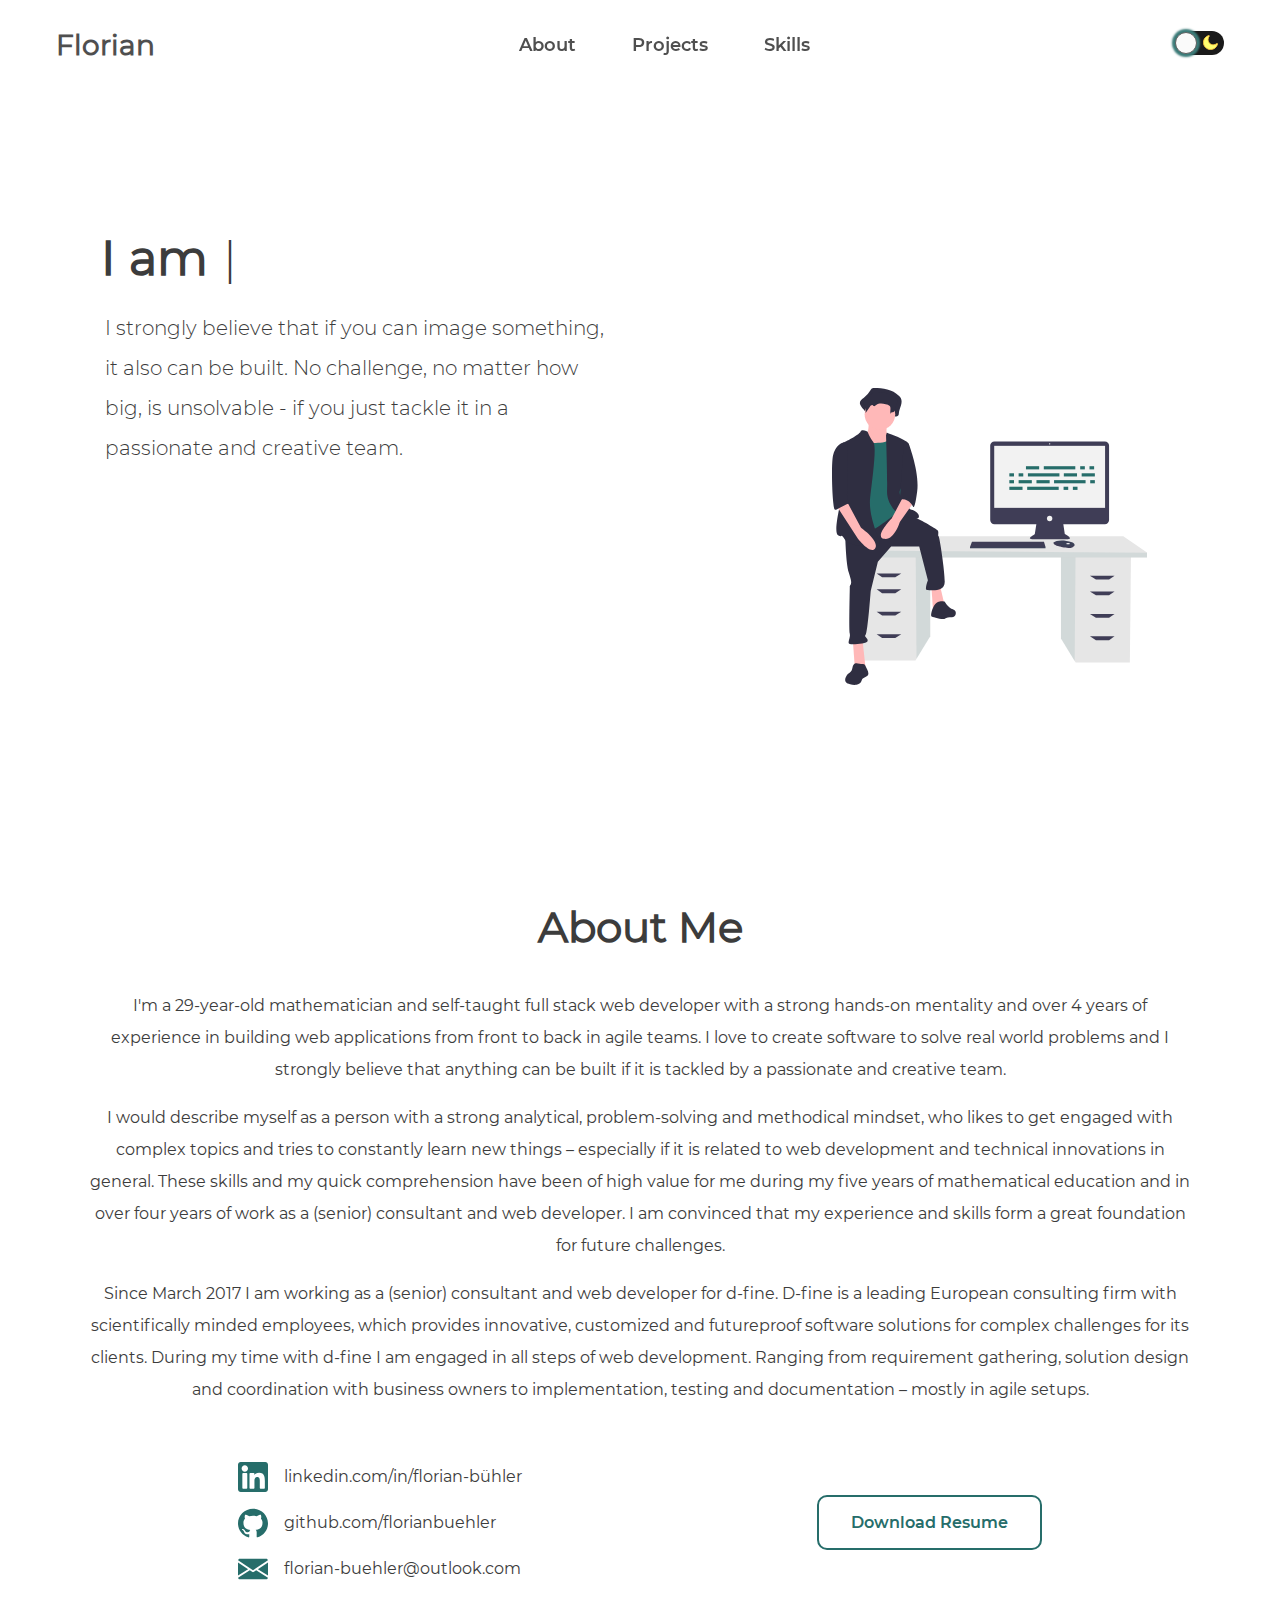
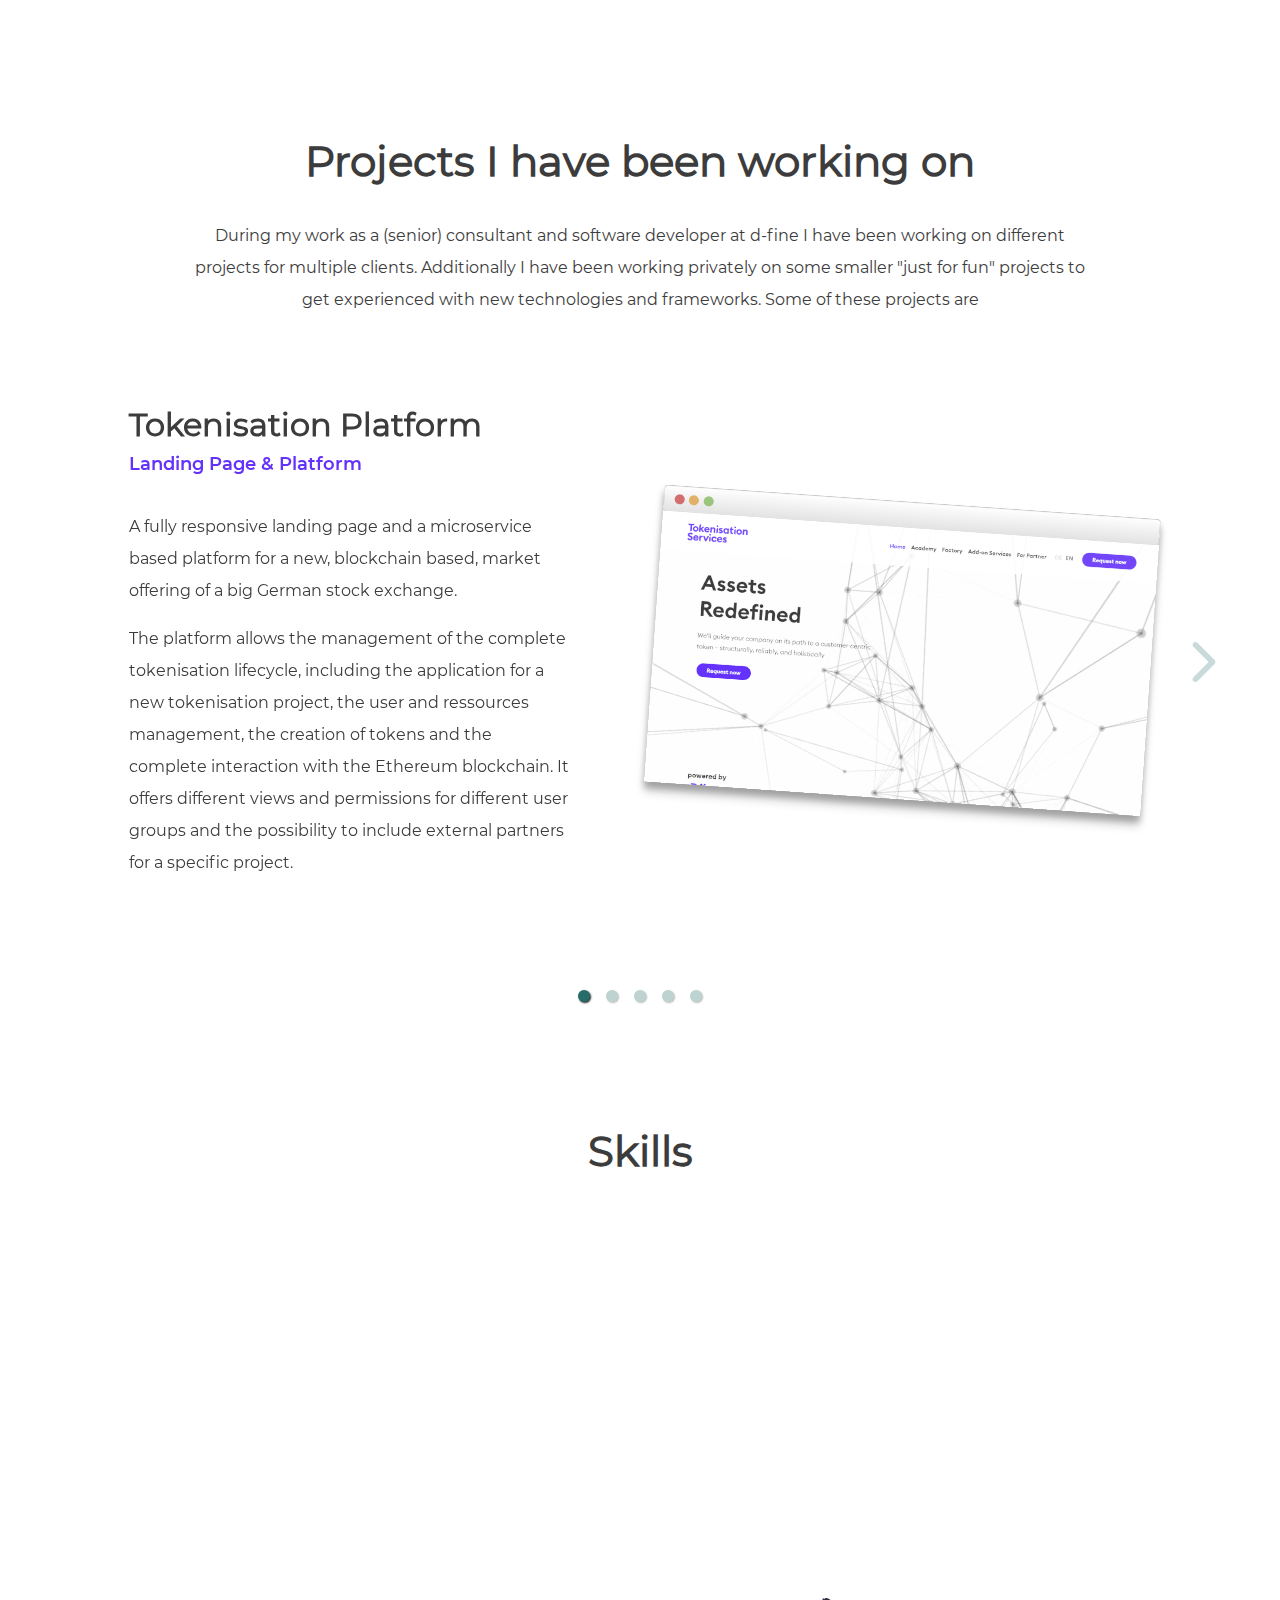
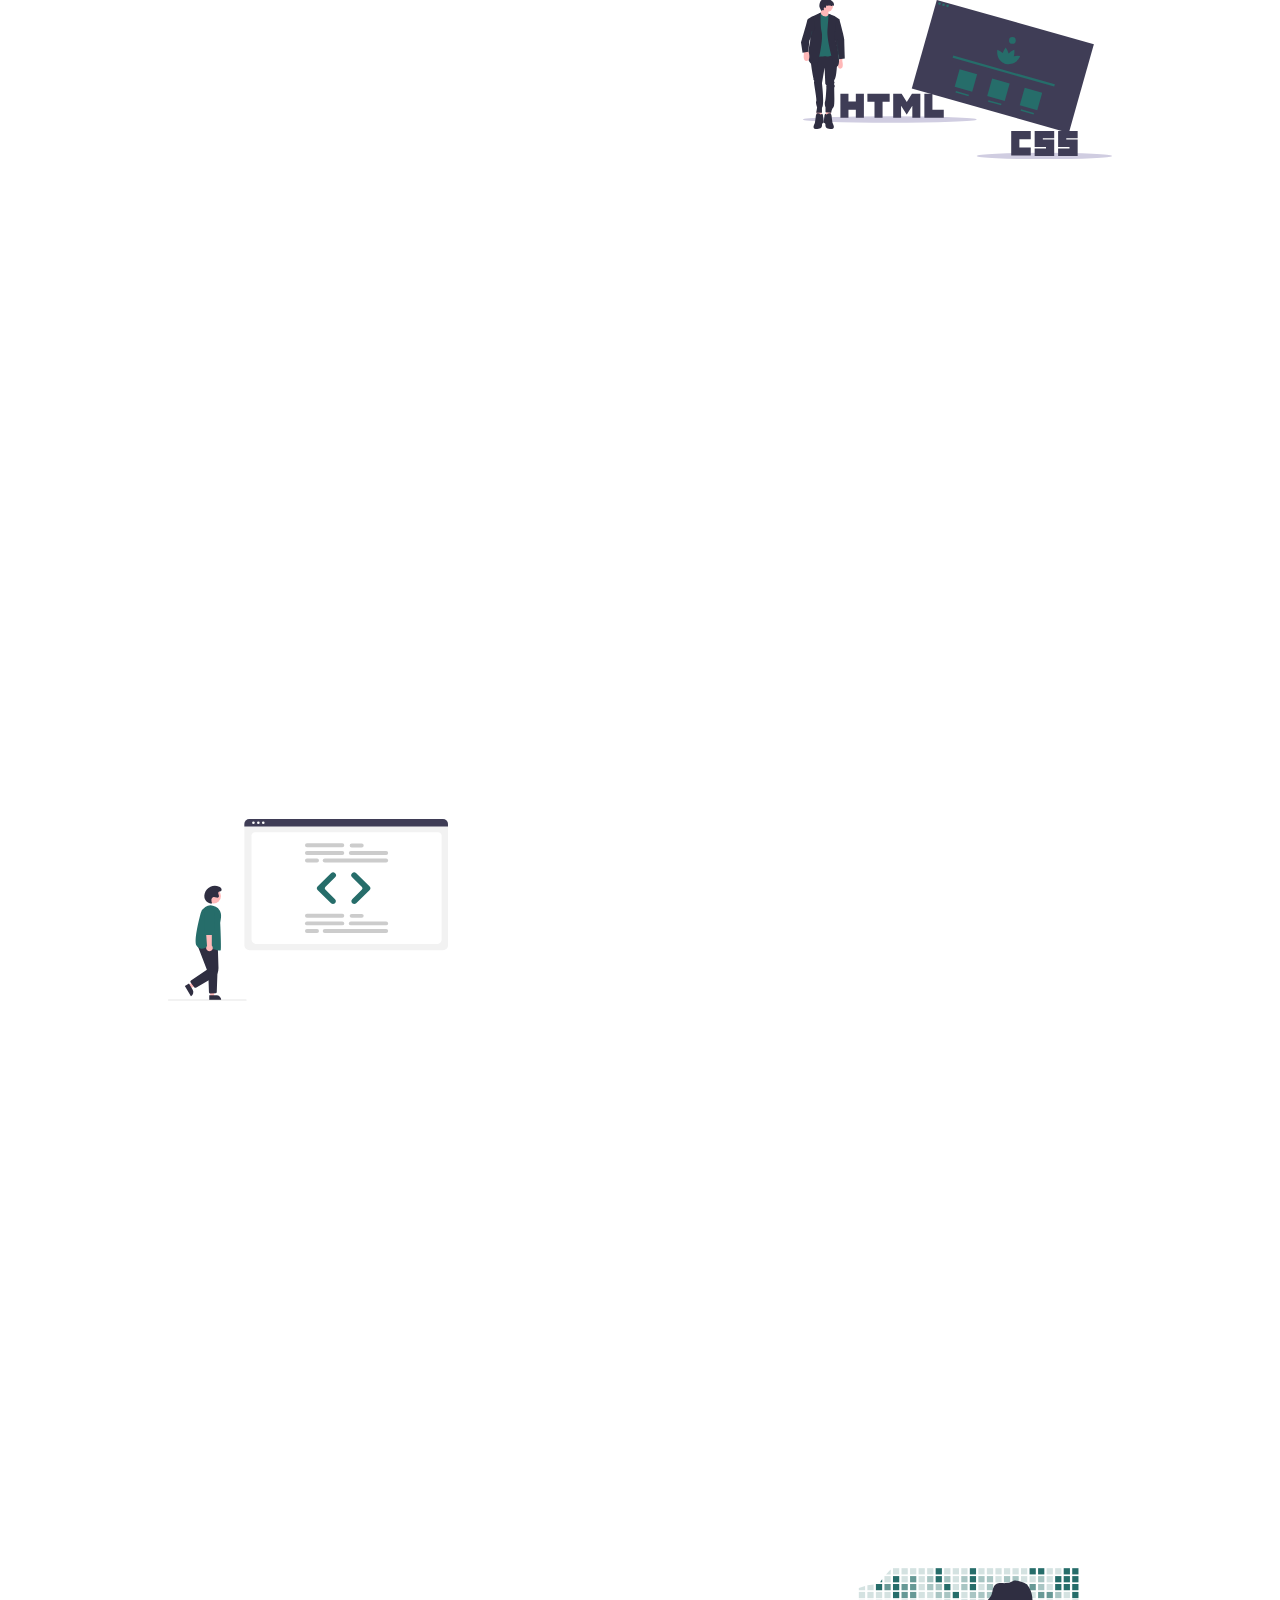
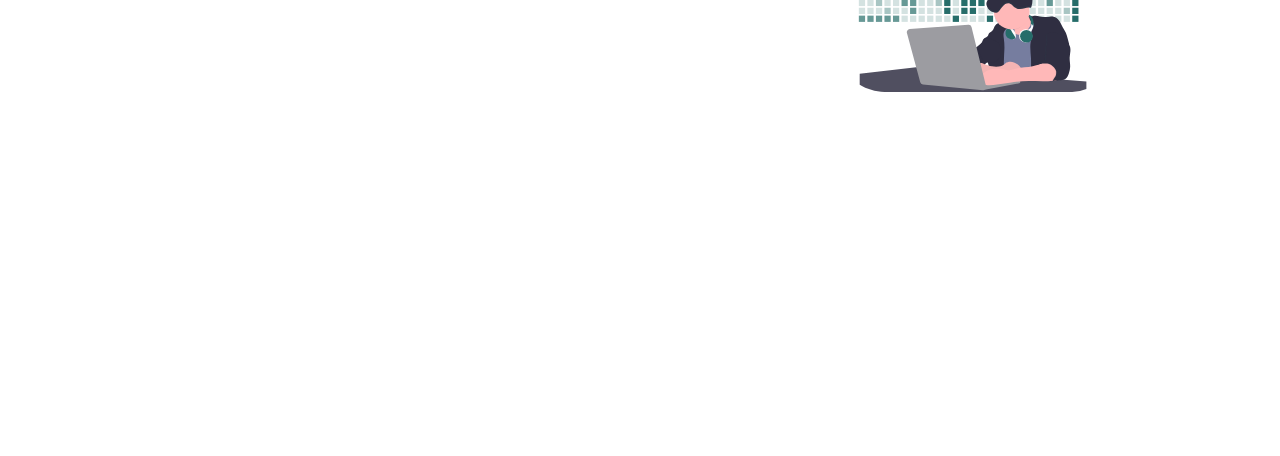
==== commit 82bbe80c: "Updates" ====
--- a/index.html
+++ b/index.html
@@ -1,6 +1,6 @@
 <!DOCTYPE html><html lang="eng"><head><meta charSet="utf-8"/><meta http-equiv="x-ua-compatible" content="ie=edge"/><meta name="viewport" content="width=device-width, initial-scale=1, shrink-to-fit=no"/><style data-href="/styles.dc4ebe631028c240b1eb.css" id="gatsby-global-css">.styles-module--wrapper--1tloD{position:-webkit-sticky;position:sticky;z-index:10;top:0;width:100%;height:90px;padding:0 1.5rem;background:var(--background);opacity:.9}@media only screen and (min-width:1080px){.styles-module--wrapper--1tloD{position:relative;padding:0 3.5rem}}.styles-module--container--2Hmc_{display:flex;width:100%;max-width:1550px;height:100%;flex-direction:row;align-items:center;justify-content:space-between;margin:0 auto}.styles-module--container--2Hmc_ .styles-module--logo--1yQ4W h2{margin:0;font-size:20px}@media only screen and (min-width:1080px){.styles-module--container--2Hmc_ .styles-module--logo--1yQ4W h2{margin:0;font-size:28px}}.styles-module--container--2Hmc_ .styles-module--navigation--2aQQO{position:fixed;z-index:9;top:90px;right:-290px;display:flex;min-width:290px;height:calc(100vh - 90px);flex-direction:column;align-items:center;padding:40px 20px;margin:0;background:var(--primary);-webkit-overflow-scrolling:touch;overflow-y:auto;transition:right .5s ease}.styles-module--container--2Hmc_ .styles-module--navigation--2aQQO nav{display:flex;flex-direction:column;align-items:center;margin:0 auto;font-size:18px}.styles-module--container--2Hmc_ .styles-module--navigation--2aQQO nav a{margin:.85rem;color:#fff;cursor:pointer;font-family:Montserrat-SemiBold,Helvetica Neue,Arial,sans-serif}@media only screen and (min-width:1080px){.styles-module--container--2Hmc_ .styles-module--navigation--2aQQO nav a:before{position:absolute;z-index:-1;right:100%;bottom:-2px;left:0;height:2px;background:var(--primary);content:"";transition:.3s ease-in-out 0s}}@media only screen and (min-width:1080px){.styles-module--container--2Hmc_ .styles-module--navigation--2aQQO nav a:active:before,.styles-module--container--2Hmc_ .styles-module--navigation--2aQQO nav a:focus:before,.styles-module--container--2Hmc_ .styles-module--navigation--2aQQO nav a:hover:before{right:0}}@media only screen and (min-width:1080px){.styles-module--container--2Hmc_ .styles-module--navigation--2aQQO nav a:active,.styles-module--container--2Hmc_ .styles-module--navigation--2aQQO nav a:focus,.styles-module--container--2Hmc_ .styles-module--navigation--2aQQO nav a:hover{border-bottom:2px solid transparent}}@media only screen and (min-width:1080px){.styles-module--container--2Hmc_ .styles-module--navigation--2aQQO nav a{position:relative;display:block;padding:.15rem 0;border-top:2px solid transparent;border-bottom:2px solid transparent;margin:0 1.75rem;-webkit-backface-visibility:hidden;backface-visibility:hidden;color:var(--text-color);font-weight:400;text-decoration:none;transform:translateZ(0)}}@media only screen and (min-width:1080px){.styles-module--container--2Hmc_ .styles-module--navigation--2aQQO nav{flex-direction:row}}.styles-module--container--2Hmc_ .styles-module--navigation-is-active--dvN_G{color:#ababab!important}@media only screen and (min-width:1080px){.styles-module--container--2Hmc_ .styles-module--navigation-is-active--dvN_G{color:var(--primary)!important}}.styles-module--container--2Hmc_ .styles-module--navigation-open--3xJAV{right:0}@media only screen and (min-width:1080px){.styles-module--container--2Hmc_ .styles-module--navigation-open--3xJAV{display:none}}.styles-module--container--2Hmc_ .styles-module--navigation--2aQQO .styles-module--button--3vCJO{width:200px}@media only screen and (min-width:1080px){.styles-module--container--2Hmc_ .styles-module--navigation--2aQQO .styles-module--button--3vCJO{width:125px;border-color:var(--primary);background:var(--primary)}.styles-module--container--2Hmc_ .styles-module--navigation--2aQQO .styles-module--button--3vCJO span{color:#fff}.styles-module--container--2Hmc_ .styles-module--navigation--2aQQO .styles-module--button--3vCJO:hover{background:#fff}.styles-module--container--2Hmc_ .styles-module--navigation--2aQQO .styles-module--button--3vCJO:hover span{color:var(--primary)}}.styles-module--container--2Hmc_ .styles-module--navigation--2aQQO .styles-module--button-margin--3Skhg{margin-top:.75rem}@media only screen and (min-width:1080px){.styles-module--container--2Hmc_ .styles-module--navigation--2aQQO .styles-module--button-margin--3Skhg{margin:0 0 0 .75rem}}@media only screen and (min-width:1080px){.styles-module--container--2Hmc_ .styles-module--navigation--2aQQO{position:relative;top:0;right:0;height:100%;flex-direction:row;padding:0;margin:auto 0;background:transparent}}.styles-module--header-nav-toggle-button--1l3_R{position:relative;z-index:10;align-self:flex-start;padding:8px;border:0;margin:auto 2px auto auto;-webkit-appearance:none;-moz-appearance:none;appearance:none;background:transparent;color:var(--primary);cursor:pointer;outline:none}.styles-module--header-nav-toggle-button--1l3_R svg{display:block;width:24px;height:20px;fill:var(--primary);stroke:var(--primary)}@media only screen and (min-width:1080px){.styles-module--header-nav-toggle-button--1l3_R{display:none}}.styles-module--header-nav-toggle-button-open--36XNw{color:var(--primary)}.styles-module--visible-on-mobile--6mH3j{margin-top:1rem}.styles-module--visible-on-mobile--6mH3j .react-toggle-track{background:#3c3c3c!important}@media only screen and (min-width:660px){.styles-module--visible-on-mobile--6mH3j{display:none}}.styles-module--visible-on-tablet--1mym2{display:none}@media only screen and (min-width:660px){.styles-module--visible-on-tablet--1mym2{display:block}}.react-toggle{position:relative;display:inline-block;padding:0;border:0;background-color:transparent;cursor:pointer;touch-action:pan-x;-webkit-user-select:none;-ms-user-select:none;user-select:none}.react-toggle-screenreader-only{position:absolute;overflow:hidden;width:1px;height:1px;padding:0;border:0;margin:-1px;clip:rect(0 0 0 0)}.react-toggle-track{position:relative;width:50px;height:24px;padding:0;background-color:#000;border-radius:30px;transition:all .2s ease}.react-toggle--checked .react-toggle-track{background-color:var(--primary)}.react-toggle-track-check{position:absolute;top:0;bottom:0;left:8px;width:14px;height:14px;margin-top:auto;margin-bottom:auto;line-height:0;opacity:0;transition:opacity .25s ease}.react-toggle--checked .react-toggle-track-check{opacity:1}.react-toggle-track-x{position:absolute;top:0;right:6px;bottom:0;width:15px;height:15px;margin:auto 0;line-height:0;opacity:1;transition:opacity .25s ease}.react-toggle--checked .react-toggle-track-x{opacity:0}.react-toggle-thumb{position:absolute;top:1px;left:1px;width:22px;height:22px;box-sizing:border-box;border:1px solid #4d4d4d;background-color:#fafafa;border-radius:50%;box-shadow:0 0 2px 3px var(--primary);transition:all .25s ease}.react-toggle--checked .react-toggle-thumb{left:27px;border-color:var(--primary)}.icons-module--icon--tpOeG svg{width:15px;height:15px}
 
-/*! normalize.css v8.0.1 | MIT License | github.com/necolas/normalize.css */html{line-height:1.15;-webkit-text-size-adjust:100%;-moz-text-size-adjust:100%;text-size-adjust:100%}body{margin:0}main{display:block}h1{margin:.67em 0;font-size:2em}hr{overflow:visible;height:0;box-sizing:content-box}pre{font-family:monospace,monospace;font-size:1em}a{background-color:transparent}abbr[title]{border-bottom:0;text-decoration:underline;-webkit-text-decoration:underline dotted;text-decoration:underline dotted}b,strong{font-weight:bolder}code,kbd,samp{font-family:monospace,monospace;font-size:1em}small{font-size:80%}sub,sup{position:relative;font-size:75%;line-height:0;vertical-align:baseline}sub{bottom:-.25em}sup{top:-.5em}img{border-style:none}button,input,optgroup,select,textarea{margin:0;font-family:inherit;font-size:100%;line-height:1.15}button,input{overflow:visible}button,select{text-transform:none}[type=button],[type=reset],[type=submit],button{-webkit-appearance:button;-moz-appearance:button;appearance:button}[type=button]::-moz-focus-inner,[type=reset]::-moz-focus-inner,[type=submit]::-moz-focus-inner,button::-moz-focus-inner{padding:0;border-style:none}[type=button]:-moz-focusring,[type=reset]:-moz-focusring,[type=submit]:-moz-focusring,button:-moz-focusring{outline:1px dotted ButtonText}fieldset{padding:.35em .75em .625em}legend{display:table;max-width:100%;box-sizing:border-box;padding:0;color:inherit;white-space:normal}progress{vertical-align:baseline}textarea{overflow:auto}[type=checkbox],[type=radio]{box-sizing:border-box;padding:0}[type=number]::-webkit-inner-spin-button,[type=number]::-webkit-outer-spin-button{height:auto}[type=search]{-webkit-appearance:textfield;-moz-appearance:textfield;appearance:textfield;outline-offset:-2px}[type=search]::-webkit-search-decoration{-webkit-appearance:none;appearance:none}::-webkit-file-upload-button{-webkit-appearance:button;appearance:button;font:inherit}details{display:block}summary{display:list-item}[hidden],template{display:none}:root{--text-color:#3c3c3c;--background:#fff;--medium-grey-transparent:hsla(0,0%,48.6%,0.6)}:root,:root.dark{--primary:#266d6a}:root.dark{--text-color:#dadada;--background:#171717;--medium-grey-transparent:hsla(0,0%,48.6%,0.2)}@font-face{font-family:Montserrat-Light;font-style:normal;font-weight:300;src:local("Montserrat-Light"),url(/static/montserrat-v15-latin-300-67b63e411b17fbff10ed15b629d9e691.woff2) format("woff2"),url(/static/montserrat-v15-latin-300-8dc95fab9cf98d02ca8d76e97d3dff60.woff) format("woff")}@font-face{font-family:Montserrat-Regular;font-style:normal;font-weight:400;src:local("Montserrat-Regular"),url(/static/montserrat-v15-latin-regular-eb22b8eb674c92c3f85a0b50a44a90cc.woff2) format("woff2"),url(/static/montserrat-v15-latin-regular-8102c4838f9e3d08dad644290a9cb701.woff) format("woff")}@font-face{font-family:Montserrat-SemiBold;font-style:normal;font-weight:600;src:local("Montserrat-SemiBold"),url(/static/montserrat-v15-latin-600-0a263041d4aae16eee447e79da019dda.woff2) format("woff2"),url(/static/montserrat-v15-latin-600-7c839d15a6f54e7025ba8c0c4b333e8f.woff) format("woff")}@font-face{font-family:Montserrat-Bold;font-style:normal;font-weight:700;src:local("Montserrat-Bold"),url(/static/montserrat-v15-latin-700-704b38329dc4e01c1cbdadc5c2c8ce4f.woff2) format("woff2"),url(/static/montserrat-v15-latin-700-80f10bd382f0df1cd650fec59f3c9394.woff) format("woff")}*{box-sizing:border-box;padding:0;margin:0;color:var(--text-color);transition:.3s ease-in-out 0s}*,h1,h2,h3,h4,h5,h6{font-family:Montserrat-Regular,Helvetica Neue,Arial,sans-serif}h1,h2,h3,h4,h5,h6{font-weight:600}h1{margin-bottom:28px;font-size:28px;line-height:36px}@media only screen and (min-width:660px){h1{font-size:36px;line-height:48px}}@media only screen and (min-width:1080px){h1{margin-bottom:20px;font-size:48px;line-height:1.25}}h2{margin-bottom:15px;font-size:36px;line-height:1.5}@media only screen and (min-width:660px){h2{font-size:36px;line-height:1.5}}@media only screen and (min-width:1080px){h2{font-size:42px;line-height:54px}}h3{margin-bottom:15px;font-size:24px;line-height:28px}@media only screen and (min-width:660px){h3{font-size:28px;line-height:32px}}@media only screen and (min-width:1080px){h3{font-size:32px;line-height:40px}}h4{margin-bottom:10px;font-size:20px;line-height:28px}@media only screen and (min-width:660px){h4{font-size:22px;line-height:30px}}@media only screen and (min-width:1080px){h4{font-size:24px;line-height:30px}}h5{margin-bottom:10px;font-size:18px;line-height:26px}@media only screen and (min-width:660px){h5{font-size:20px;line-height:26px}}@media only screen and (min-width:1080px){h5{font-size:20px;line-height:26px}}h6{margin-bottom:10px;font-size:12px;line-height:1.75}@media only screen and (min-width:660px){h6{font-size:13px;line-height:18px}}@media only screen and (min-width:1080px){h6{font-size:13px;line-height:18px}}p,span{font-size:1rem;line-height:2}@media only screen and (min-width:660px){p,span{font-size:1rem}}@media only screen and (min-width:1080px){p,span{font-size:1rem}}a{text-decoration:none}.styles-module--page-template--29n2f{display:flex;min-height:100vh;flex-direction:column;background-color:var(--background)}.styles-module--page-template--29n2f .styles-module--main--3QexD{position:relative;flex:1 1}.styles-module--wrapper--206Nz{width:100%;padding:0 1.5rem}@media only screen and (min-width:1080px){.styles-module--wrapper--206Nz{padding:0 3.5rem}}.styles-module--container--1LbOg{max-width:1550px;margin:auto}.styles-module--container--1EYRg{display:flex;min-height:calc(100vh - 90px);flex-direction:column}.styles-module--top--4F_tt{flex-grow:1}.styles-module--content--juCn7{display:flex;width:100%;flex-direction:column}@media only screen and (min-width:1080px){.styles-module--content--juCn7{flex-direction:row;justify-content:space-around}}.styles-module--content--juCn7 .styles-module--text--NBpup{width:100%;height:100%}@media only screen and (min-width:1080px){.styles-module--content--juCn7 .styles-module--text--NBpup{width:55%}}.styles-module--content--juCn7 .styles-module--text--NBpup .styles-module--title--3_FdP{display:flex;flex-direction:column;align-items:flex-start;font-family:Montserrat-Regular,Helvetica Neue,Arial,sans-serif;font-size:36px;text-wrap:normal}@media only screen and (min-width:1080px){.styles-module--content--juCn7 .styles-module--text--NBpup .styles-module--title--3_FdP{flex-direction:row;align-items:center;font-size:48px}}.styles-module--content--juCn7 .styles-module--text--NBpup .styles-module--title--3_FdP .styles-module--typewriter-wrapper--dIOY9{color:var(--primary);font-family:Montserrat-Regular,Helvetica Neue,Arial,sans-serif;font-size:36px;line-height:1.25}@media only screen and (min-width:1080px){.styles-module--content--juCn7 .styles-module--text--NBpup .styles-module--title--3_FdP .styles-module--typewriter-wrapper--dIOY9{margin-left:.9rem;font-size:48px}}.styles-module--content--juCn7 .styles-module--text--NBpup .styles-module--title--3_FdP .styles-module--typewriter-cursor--NxSvw{margin-left:1px;animation:styles-module--typewriter-cursor--NxSvw 1s infinite;font-family:Montserrat-Light,Helvetica Neue,Arial,sans-serif;font-size:36px;font-weight:200;line-height:1.25}@media only screen and (min-width:1080px){.styles-module--content--juCn7 .styles-module--text--NBpup .styles-module--title--3_FdP .styles-module--typewriter-cursor--NxSvw{font-size:48px}}.styles-module--content--juCn7 .styles-module--text--NBpup p{font-family:Montserrat-Light,Helvetica Neue,Arial,sans-serif}@media only screen and (min-width:1080px){.styles-module--content--juCn7 .styles-module--text--NBpup p{padding-left:.3rem;margin-right:8rem;font-size:20px}}.styles-module--content--juCn7 .styles-module--img--3zgpH{width:60%;height:100%;margin:4rem auto 0}@media only screen and (min-width:1080px){.styles-module--content--juCn7 .styles-module--img--3zgpH{width:27%;margin:12rem 2rem 0 0}}.styles-module--content--juCn7 .styles-module--img--3zgpH svg{width:100%;height:auto;fill:var(--primary)}.styles-module--bottom--2y3Km{flex-grow:2}@keyframes styles-module--typewriter-cursor--NxSvw{0%{opacity:0}50%{opacity:1}to{opacity:0}}.styles-module--container--22Nbw{display:flex;width:100%;max-width:1100px;min-height:400px;flex-direction:column;align-items:center;margin-bottom:8rem}.styles-module--container--22Nbw h2{margin-bottom:1.75rem}.styles-module--container--22Nbw p{margin:.5rem 0;text-align:left}@media only screen and (min-width:1080px){.styles-module--container--22Nbw p{text-align:center}}.styles-module--additional-information--2zDeT{display:flex;width:100%;flex-direction:column;align-items:center;justify-content:space-around;margin-top:2rem}@media only screen and (min-width:1080px){.styles-module--additional-information--2zDeT{flex-direction:row}}.styles-module--additional-information--2zDeT ul{margin-bottom:3rem;list-style:none}@media only screen and (min-width:1080px){.styles-module--additional-information--2zDeT ul{margin-bottom:0}}.styles-module--additional-information--2zDeT ul .styles-module--item--aVjDV{display:flex;flex-direction:row;align-items:center;margin:1.5rem 0}@media only screen and (min-width:1080px){.styles-module--additional-information--2zDeT ul .styles-module--item--aVjDV{margin:1rem 0}}.styles-module--additional-information--2zDeT ul .styles-module--item--aVjDV svg{width:auto;height:30px;fill:var(--primary)}.styles-module--additional-information--2zDeT ul .styles-module--item--aVjDV a{margin-left:1rem}.styles-module--additional-information--2zDeT ul .styles-module--item--aVjDV a:hover{color:var(--primary)}.styles-module--button--1mWID{padding:1rem 2rem;border:2px solid var(--primary);border-radius:10px;color:var(--primary);font-family:Montserrat-SemiBold,Helvetica Neue,Arial,sans-serif}.styles-module--button--1mWID:hover{background:var(--primary);color:#fff}.styles-module--container--2IVAq{display:flex;width:100%;flex-direction:column-reverse;padding-bottom:2rem;margin-top:3rem}@media only screen and (min-width:1080px){.styles-module--container--2IVAq{height:700px;flex-direction:row;justify-content:space-around;padding:0 2rem 2rem;margin-top:0}}.styles-module--content-wrapper--2GbKI{display:flex;width:100%;height:100%;flex-direction:column}@media only screen and (min-width:1080px){.styles-module--content-wrapper--2GbKI{width:40%}}.styles-module--content-wrapper--2GbKI .styles-module--content--plZmv{display:flex;width:100%;flex-direction:column;align-items:center}@media only screen and (min-width:1080px){.styles-module--content-wrapper--2GbKI .styles-module--content--plZmv{align-items:flex-start}}.styles-module--content-wrapper--2GbKI .styles-module--content--plZmv h3{margin-bottom:.25rem}.styles-module--content-wrapper--2GbKI .styles-module--content--plZmv h4{margin-bottom:2rem;font-family:Montserrat-SemiBold,Helvetica Neue,Arial,sans-serif;font-size:18px}.styles-module--content-wrapper--2GbKI .styles-module--content--plZmv p{margin-bottom:1rem;text-align:center}@media only screen and (min-width:1080px){.styles-module--content-wrapper--2GbKI .styles-module--content--plZmv p{text-align:left}}.styles-module--content-wrapper--2GbKI .styles-module--bottom--3ZhWY,.styles-module--content-wrapper--2GbKI .styles-module--top--2x5Xb{flex:1 1}.styles-module--img-wrapper--1nvAI{display:flex;width:80%;height:100%;flex-direction:column;margin:0 auto 3rem}@media only screen and (min-width:1080px){.styles-module--img-wrapper--1nvAI{width:45%;margin:0}}.styles-module--top--2x5Xb{flex:3 1}.styles-module--img--1oOqw{box-shadow:0 10px 10px rgba(0,0,0,.19),0 6px 6px rgba(0,0,0,.23);transform:rotate(4deg)}.styles-module--bottom--3ZhWY{flex:3 1}.styles-module--container--11mvy{display:flex;min-height:100vh;flex-direction:column}.styles-module--top--23nOQ{flex:1 1}.styles-module--content--yDTdf{display:flex;width:100%;flex-direction:column;align-items:center}.styles-module--content--yDTdf h2{margin-bottom:2rem;text-align:center}.styles-module--content--yDTdf>p{text-align:center}@media only screen and (min-width:1080px){.styles-module--content--yDTdf>p{padding:0 8rem}}.styles-module--bottom--wjyJT{flex:2 1}.carousel-root{width:100%}.dot{width:12px!important;height:12px!important;background:var(--primary)!important;outline:none}.styles-module--arrow--s4yx_{position:absolute;z-index:2;bottom:calc(50% - 20px);display:none;padding:0;border:0;background:transparent;cursor:pointer;outline:none}@media only screen and (min-width:1080px){.styles-module--arrow--s4yx_{display:block}}.styles-module--arrow--s4yx_ svg{width:auto;height:40px;fill:var(--primary);opacity:.25}.styles-module--arrow--s4yx_ svg:hover{opacity:1}.styles-module--arrowPrev--3o8Dq{left:0}.styles-module--arrowPrev--3o8Dq svg{transform:rotate(180deg)}.styles-module--arrowNext--3laaZ{right:0}.styles-module--helfr-app-color--1JUU-,.styles-module--helfr-landing-page-color--gcbC0,.styles-module--token-platform-color--16fZ5{color:#6432fa}.styles-module--hacker-news-color--39Er-{color:#14b8a6}.styles-module--campr-color--3rndv{color:#2196f3}.styles-module--helfr-app-img--QIt-x{box-shadow:none}.styles-module--helfr-app-img--QIt-x>img{width:120%!important;margin-left:-2rem}.carousel.carousel-slider .control-arrow,.carousel .control-arrow{transition:all .25s ease-in;opacity:.4;filter:alpha(opacity=40);position:absolute;z-index:2;top:20px;background:none;border:0;font-size:32px;cursor:pointer}.carousel .control-arrow:focus,.carousel .control-arrow:hover{opacity:1;filter:alpha(opacity=100)}.carousel.carousel-slider .control-arrow:before,.carousel .control-arrow:before{margin:0 5px;display:inline-block;border-top:8px solid transparent;border-bottom:8px solid transparent;content:""}.carousel .control-disabled.control-arrow{opacity:0;filter:alpha(opacity=0);cursor:inherit;display:none}.carousel .control-prev.control-arrow{left:0}.carousel .control-prev.control-arrow:before{border-right:8px solid #fff}.carousel .control-next.control-arrow{right:0}.carousel .control-next.control-arrow:before{border-left:8px solid #fff}.carousel-root{outline:none}.carousel{position:relative;width:100%}.carousel *{box-sizing:border-box}.carousel img{width:100%;display:inline-block;pointer-events:none}.carousel .carousel{position:relative}.carousel .control-arrow{outline:0;border:0;background:none;top:50%;margin-top:-13px;font-size:18px}.carousel .thumbs-wrapper{margin:20px;overflow:hidden}.carousel .thumbs{transition:all .15s ease-in;transform:translateZ(0);position:relative;list-style:none;white-space:nowrap}.carousel .thumb{transition:border .15s ease-in;display:inline-block;margin-right:6px;white-space:nowrap;overflow:hidden;border:3px solid #fff;padding:2px}.carousel .thumb:focus{border:3px solid #ccc;outline:none}.carousel .thumb.selected,.carousel .thumb:hover{border:3px solid #333}.carousel .thumb img{vertical-align:top}.carousel.carousel-slider{position:relative;margin:0;overflow:hidden}.carousel.carousel-slider .control-arrow{top:0;color:#fff;font-size:26px;bottom:0;margin-top:0;padding:5px}.carousel.carousel-slider .control-arrow:hover{background:rgba(0,0,0,.2)}.carousel .slider-wrapper{overflow:hidden;margin:auto;width:100%;transition:height .15s ease-in}.carousel .slider-wrapper.axis-horizontal .slider{-ms-box-orient:horizontal;display:-moz-flex;display:flex}.carousel .slider-wrapper.axis-horizontal .slider .slide{flex-direction:column;flex-flow:column}.carousel .slider-wrapper.axis-vertical{-ms-box-orient:horizontal;display:-moz-flex;display:flex}.carousel .slider-wrapper.axis-vertical .slider{flex-direction:column}.carousel .slider{margin:0;padding:0;position:relative;list-style:none;width:100%}.carousel .slider.animated{transition:all .35s ease-in-out}.carousel .slide{min-width:100%;margin:0;position:relative;text-align:center}.carousel .slide img{width:100%;vertical-align:top;border:0}.carousel .slide iframe{display:inline-block;width:calc(100% - 80px);margin:0 40px 40px;border:0}.carousel .slide .legend{transition:all .5s ease-in-out;position:absolute;bottom:40px;left:50%;margin-left:-45%;width:90%;border-radius:10px;background:#000;color:#fff;padding:10px;font-size:12px;text-align:center;opacity:.25;transition:opacity .35s ease-in-out}.carousel .control-dots{position:absolute;bottom:0;margin:10px 0;padding:0;text-align:center;width:100%;z-index:1}@media (min-width:960px){.carousel .control-dots{bottom:0}}.carousel .control-dots .dot{transition:opacity .25s ease-in;opacity:.3;filter:alpha(opacity=30);box-shadow:1px 1px 2px rgba(0,0,0,.9);background:#fff;border-radius:50%;width:8px;height:8px;cursor:pointer;display:inline-block;margin:0 8px}.carousel .control-dots .dot.selected,.carousel .control-dots .dot:hover{opacity:1;filter:alpha(opacity=100)}.carousel .carousel-status{position:absolute;top:0;right:0;padding:5px;font-size:10px;text-shadow:1px 1px 1px rgba(0,0,0,.9);color:#fff}.carousel:hover .slide .legend{opacity:1}.styles-module--skill-collection--3_7t0{display:flex;width:100%;align-items:center;justify-content:space-between;margin:1.5rem 0}@media only screen and (min-width:1080px){.styles-module--skill-collection--3_7t0{flex-direction:row;align-items:normal;padding:0 3rem;margin:3rem 0}}.styles-module--contentWrapper--2Y_CT{width:100%}@media only screen and (min-width:1080px){.styles-module--contentWrapper--2Y_CT{width:55%}}.styles-module--contentWrapper--2Y_CT ul{list-style:none}.styles-module--imgWrapper--2kVEX{display:flex;width:80%;flex-direction:column}@media only screen and (min-width:1080px){.styles-module--imgWrapper--2kVEX{width:35%}}@media only screen and (min-width:1080px){.styles-module--imgWrapper-left--2hAgb{padding-right:4rem}}@media only screen and (min-width:1080px){.styles-module--imgWrapper-right--1L3yR{padding-left:4rem}}.styles-module--top--3nBLh{flex-grow:2}.styles-module--img--3ZJh8 svg{display:block;width:100%;height:auto;fill:var(--primary)}.styles-module--bottom--6Beet{min-height:2rem;flex-grow:1}.styles-module--left--3WjKH{flex-direction:column-reverse}@media only screen and (min-width:1080px){.styles-module--left--3WjKH{flex-direction:row}}.styles-module--right--7GlhK{flex-direction:column-reverse}@media only screen and (min-width:1080px){.styles-module--right--7GlhK{flex-direction:row-reverse}}.styles-module--card--1eDiE{display:flex;width:100%;flex-direction:row}.styles-module--card--1eDiE .styles-module--visualization--WSoW9{display:flex;flex-direction:column;align-items:center}.styles-module--card--1eDiE .styles-module--visualization--WSoW9 .styles-module--bubble--2MBNm{display:flex;width:55px;height:55px;flex-direction:row;align-items:center;justify-content:center;background:var(--medium-grey-transparent);border-radius:50%;color:var(--primary);font-family:Montserrat-SemiBold,Helvetica Neue,Arial,sans-serif;font-size:20px}.styles-module--card--1eDiE .styles-module--visualization--WSoW9 .styles-module--bubble--2MBNm svg{width:32px;height:auto;fill:var(--primary);stroke:var(--primary)}.styles-module--card--1eDiE .styles-module--visualization--WSoW9 .styles-module--line--1XcTY{width:3px;flex-grow:1;background:var(--medium-grey-transparent)}.styles-module--card--1eDiE .styles-module--content--HOIaU{margin-left:1rem}.styles-module--card--1eDiE .styles-module--content--HOIaU .styles-module--title--3R2rZ{display:flex;flex-direction:column;margin-top:2px}@media only screen and (min-width:1080px){.styles-module--card--1eDiE .styles-module--content--HOIaU .styles-module--title--3R2rZ{flex-direction:row;align-items:flex-end;margin-top:12px}}.styles-module--card--1eDiE .styles-module--content--HOIaU .styles-module--title--3R2rZ h4{margin-bottom:0;font-family:Montserrat-SemiBold,Helvetica Neue,Arial,sans-serif}@media only screen and (min-width:1080px){.styles-module--card--1eDiE .styles-module--content--HOIaU .styles-module--title--3R2rZ h4{margin-bottom:10px}}.styles-module--card--1eDiE .styles-module--content--HOIaU .styles-module--title--3R2rZ h5{font-size:14px}@media only screen and (min-width:1080px){.styles-module--card--1eDiE .styles-module--content--HOIaU .styles-module--title--3R2rZ h5{margin-left:1rem}}.styles-module--card--1eDiE .styles-module--content--HOIaU>div:last-of-type{margin-bottom:1.5rem;font-family:Montserrat-Light,Helvetica Neue,Arial,sans-serif;font-size:16px;line-height:1.75}@media only screen and (min-width:1080px){.styles-module--card--1eDiE .styles-module--content--HOIaU>div:last-of-type{font-size:14px}}.styles-module--container--2bVTo{display:flex;width:100%;min-height:calc(100vh - 90px);flex-direction:column;align-items:center;margin:6rem auto 2rem}@media only screen and (min-width:1080px){.styles-module--container--2bVTo{margin:6rem auto 12rem}}.styles-module--container--2bVTo h2{margin-bottom:2rem}.styles-module--backend-dev-skills-img--1gZaJ svg{width:90%;margin:0 auto}@media only screen and (min-width:1080px){.styles-module--backend-dev-skills-img--1gZaJ svg{margin-left:0}}.styles-module--general-dev-skills-img--3sIqB svg{width:90%;margin:0 auto}@media only screen and (min-width:1080px){.styles-module--general-dev-skills-img--3sIqB svg{margin-left:2rem}}</style><meta name="generator" content="Gatsby 2.28.2"/><title data-react-helmet="true">Home | Florian Bühler</title><meta data-react-helmet="true" name="image" content="/xyz"/><meta data-react-helmet="true" name="description"/><meta data-react-helmet="true" property="og:url" content=""/><meta data-react-helmet="true" property="og:title" content="Home | Florian Bühler"/><meta data-react-helmet="true" property="og:description"/><meta data-react-helmet="true" property="og:type" content="website"/><meta data-react-helmet="true" property="og:image" content="/xyz"/><meta data-react-helmet="true" name="twitter:card" content="summary"/><meta data-react-helmet="true" name="twitter:creator" content=""/><meta data-react-helmet="true" name="twitter:title" content="Home | Florian Bühler"/><meta data-react-helmet="true" name="twitter:description"/><meta data-react-helmet="true" name="twitter:image" content="/xyz"/><script> (function() { function setTheme(theme) { if (theme === 'dark') { document.documentElement.className = 'dark'; } else { document.documentElement.className = ''; } window.__theme = theme; }; window.__setPreferredTheme = function(theme) { setTheme(theme); try { localStorage.setItem('preferred-theme', theme); } catch (e) {} }; var preferredTheme; try { preferredTheme = localStorage.getItem('preferred-theme'); } catch (e) {} window.__themeListeners = []; var darkQuery = window.matchMedia('(prefers-color-scheme: dark)'); darkQuery.addListener(function(e) { window.__setPreferredTheme(e.matches ? 'dark' : 'light'); window.__themeListeners.forEach(function(listener) { listener(); }); }); setTheme(preferredTheme || (darkQuery.matches ? 'dark' : 'light')); })(); </script><link as="script" rel="preload" href="/webpack-runtime-2a6ef8b1f5c229d8cb19.js"/><link as="script" rel="preload" href="/framework-06f646d936b841f99ebd.js"/><link as="script" rel="preload" href="/app-eac00e4305739a295a85.js"/><link as="script" rel="preload" href="/styles-c4fa86dfd4ad05097eee.js"/><link as="script" rel="preload" href="/component---src-pages-index-tsx-9971567521d5981af7c2.js"/><link as="fetch" rel="preload" href="/page-data\index\page-data.json" crossorigin="anonymous"/><link as="fetch" rel="preload" href="/page-data/sq/d/2397629278.json" crossorigin="anonymous"/><link as="fetch" rel="preload" href="/page-data\app-data.json" crossorigin="anonymous"/></head><body><div id="___gatsby"><div style="outline:none" tabindex="-1" id="gatsby-focus-wrapper"><div class="styles-module--page-template--29n2f"><header class="styles-module--wrapper--1tloD"><div class="styles-module--container--2Hmc_"><div class="styles-module--logo--1yQ4W"><a><h2>Florian</h2></a></div><div class="styles-module--navigation--2aQQO "><nav><a>About</a><a>Projects</a><a>Skills</a></nav><div class="styles-module--visible-on-mobile--6mH3j"></div></div><div class="styles-module--visible-on-tablet--1mym2"></div><button class="styles-module--header-nav-toggle-button--1l3_R "><svg xmlns="http://www.w3.org/2000/svg" width="24" height="20" viewBox="0 0 24 20"><g fill-rule="evenodd"><path d="M0 0h24v4H0zM0 8h24v4H0zM0 16h24v4H0z"></path></g></svg></button></div></header><main class="styles-module--main--3QexD"><section id="heroHeader" class="styles-module--wrapper--206Nz"><div class="styles-module--container--1LbOg styles-module--container--1EYRg"><div class="styles-module--top--4F_tt"></div><div class="styles-module--content--juCn7"><div class="styles-module--text--NBpup"><h1 class="styles-module--title--3_FdP">I am<div class="Typewriter" data-testid="typewriter-wrapper"></div></h1><p>I strongly believe that if you can image something, it also can be built. No challenge, no matter how big, is unsolvable - if you just tackle it in a passionate and creative team.</p></div><div class="styles-module--img--3zgpH"><svg id="b52d7e2d-d80f-4111-b6ed-d15502ee1edd" data-name="Layer 1" width="711.1879" height="669.68268" viewBox="0 0 711.1879 669.68268"><title>feeling_proud</title><polygon points="516.326 380.018 516.326 565.013 547.27 615.443 549.625 619.279 671.722 619.279 674.189 380.018 516.326 380.018" fill="#e6e6e6"></polygon><polygon points="516.326 380.018 516.326 565.013 547.27 615.443 549.169 380.018 516.326 380.018" opacity="0.1"></polygon><polygon points="221.566 375.084 221.566 560.08 190.622 610.51 188.267 614.345 66.17 614.345 63.703 375.084 221.566 375.084" fill="#e6e6e6"></polygon><polygon points="221.566 375.084 221.566 560.08 190.622 610.51 188.723 375.084 221.566 375.084" opacity="0.1"></polygon><polygon points="711.188 371.385 711.188 382.484 47.67 382.484 47.67 366.451 109.335 334.385 656.923 334.385 711.188 371.385" fill="#e6e6e6"></polygon><polygon points="711.188 371.385 711.188 382.484 47.67 382.484 47.67 366.451 711.188 371.385" opacity="0.1"></polygon><polygon points="142.635 426.883 113.035 426.883 100.702 418.25 156.201 418.25 142.635 426.883" fill="#3f3d56"></polygon><polygon points="142.635 462.649 113.035 462.649 100.702 454.016 156.201 454.016 142.635 462.649" fill="#3f3d56"></polygon><polygon points="142.635 513.215 113.035 513.215 100.702 504.581 156.201 504.581 142.635 513.215" fill="#3f3d56"></polygon><polygon points="142.635 563.78 113.035 563.78 100.702 555.147 156.201 555.147 142.635 563.78" fill="#3f3d56"></polygon><polygon points="595.257 431.816 624.857 431.816 637.19 423.183 581.691 423.183 595.257 431.816" fill="#3f3d56"></polygon><polygon points="595.257 467.582 624.857 467.582 637.19 458.949 581.691 458.949 595.257 467.582" fill="#3f3d56"></polygon><polygon points="595.257 518.148 624.857 518.148 637.19 509.515 581.691 509.515 595.257 518.148" fill="#3f3d56"></polygon><polygon points="595.257 568.713 624.857 568.713 637.19 560.08 581.691 560.08 595.257 568.713" fill="#3f3d56"></polygon><path d="M859.81989,235.61493H610.63446a9.4227,9.4227,0,0,0-9.42389,9.42389V412.89655a9.4227,9.4227,0,0,0,9.42389,9.42388h94.5929l-3.54389,22.62623s-20.25281,10.75927-6.01251,11.07574,81.32764,0,81.32764,0,12.97448,0-7.59479-11.39221l-3.33362-22.30976h93.7497a9.42266,9.42266,0,0,0,9.42388-9.42388V245.03882A9.42266,9.42266,0,0,0,859.81989,235.61493Z" transform="translate(-244.40605 -115.15866)" fill="#3f3d56"></path><rect x="365.82336" y="130.42445" width="249.99557" height="139.87094" fill="#f2f2f2"></rect><circle cx="490.82114" cy="125.99415" r="1.58225" fill="#f2f2f2"></circle><circle cx="490.82114" cy="294.34559" r="6.01255" fill="#f2f2f2"></circle><polygon points="481.452 357.952 481.452 361.117 311.202 361.117 311.202 358.585 311.436 357.952 315.632 346.56 477.971 346.56 481.452 357.952" fill="#3f3d56"></polygon><path d="M791.37558,470.01266c-.31011,1.3259-1.481,2.72467-4.1265,4.04741-9.4935,4.74675-28.797-1.2658-28.797-1.2658s-14.87315-2.53161-14.87315-9.17706a11.86592,11.86592,0,0,1,1.30377-.77528c3.99133-2.11163,17.2253-7.32222,40.69051.22062a9.78618,9.78618,0,0,1,4.46035,2.923A4.667,4.667,0,0,1,791.37558,470.01266Z" transform="translate(-244.40605 -115.15866)" fill="#3f3d56"></path><path d="M791.37558,470.01266c-11.62,4.45247-21.97744,4.78472-32.607-2.59805a23.34328,23.34328,0,0,0-13.88583-4.57268c3.99133-2.11163,17.2253-7.32222,40.69051.22062a9.78618,9.78618,0,0,1,4.46035,2.923A4.667,4.667,0,0,1,791.37558,470.01266Z" transform="translate(-244.40605 -115.15866)" opacity="0.1"></path><ellipse cx="532.40017" cy="350.99016" rx="4.11385" ry="1.2658" fill="#f2f2f2"></ellipse><polygon points="481.452 357.952 481.452 361.117 311.202 361.117 311.202 358.585 311.436 357.952 481.452 357.952" opacity="0.1"></polygon><path d="M339.06751,115.15881a8.55394,8.55394,0,0,0-4.96126,1.1083c-1.476,1.0108-2.40629,2.78162-3.35588,4.42947a52.98576,52.98576,0,0,1-14.43428,16.30464c-4.28894,3.142-9.74169,7.05966-9.00789,12.85269a17.37163,17.37163,0,0,0,2.09058,5.4255c3.9566,7.987,14.75357,14.15926,13.69156,23.27309,3.931-6.58092-1.327-9.835,2.604-16.41586,1.87205-3.134,5.12412-6.67168,7.95054-4.70353.94637.659,1.56777,1.84095,2.55314,2.41917,2.35122,1.37972,4.85259-1.258,6.93387-3.12633,7.17685-6.44263,17.383-4.7548,26.31387-2.74743,4.21624.94767,8.8473,2.191,11.33971,6.2207,3.277,5.29821-3.11344,11.02034-4.72807,17.01049a3.264,3.264,0,0,0,3.50293,4.06214c2.67975-.26434,5.8542-.481,6.01278-1.65694,3.37154.12,7.50269-.26181,8.94728-3.7725a14.76216,14.76216,0,0,0,.69252-4.29319c.5302-5.89718,3.0331-11.27719,4.69119-16.88993s2.37906-12.1905-.41909-17.1668a19.86362,19.86362,0,0,0-3.666-4.45557C379.94,117.67017,359.06259,115.136,339.06751,115.15881Z" transform="translate(-244.40605 -115.15866)" fill="#2f2e41"></path><path d="M326.54375,190.06386s3.4534,28.7784-9.20909,31.08068,11.51136,41.4409,11.51136,41.4409l57.55681,6.90682-13.81364-46.04545s-9.20909-3.45341-3.4534-26.47613S326.54375,190.06386,326.54375,190.06386Z" transform="translate(-244.40605 -115.15866)" fill="#ffb8b8"></path><polygon points="47.028 569.318 51.633 632.631 75.806 632.631 68.9 569.318 47.028 569.318" fill="#ffb8b8"></polygon><polygon points="224.303 449.6 227.756 502.552 254.233 491.041 243.872 447.298 224.303 449.6" fill="#ffb8b8"></polygon><path d="M274.16705,442.73826s1.15113,66.7659,8.058,88.63749,5.75568,23.02272,4.60455,26.47613-2.30228,1.15114-2.30228,6.90682-2.30227,96.69544,0,104.7534-6.90681,21.87159,0,23.02272,39.13863,0,40.28977-6.90682-9.20909-9.20909-4.60454-13.81363,11.51136-98.99772,11.51136-98.99772l16.11591-65.61476,29.92954-34.53409H441.0818l19.56932,75.975s-8.058,21.87159-2.30228,21.87159,40.28977,6.90682,40.28977-18.41818S487.12725,451.94735,484.825,449.64508s1.15113-10.36023-2.30228-13.81364-43.74317-27.62727-58.70794-32.23181S387.857,393.51476,387.857,393.51476Z" transform="translate(-244.40605 -115.15866)" fill="#2f2e41"></path><path d="M498.63861,596.99051s-17.267-5.75568-25.325,11.51137-4.60454,21.87159-4.60454,21.87159,26.47613,9.20909,31.08068,4.60454c2.00333-2.00334,8.36471-2.69926,14.91273-2.84621,9.97289-.22381,12.62625-14.33323,3.20748-17.61885q-.42145-.147-.85317-.25539C507.8477,611.95529,498.63861,596.99051,498.63861,596.99051Z" transform="translate(-244.40605 -115.15866)" fill="#2f2e41"></path><circle cx="108.03826" cy="59.36486" r="34.53409" fill="#ffb8b8"></circle><path d="M307.55,235.53374s56.40567,11.51136,70.21931-6.90682,19.56931,51.80113,19.56931,51.80113l6.90682,73.67272-10.36023,40.28977s-54.1034,43.74318-71.37044,47.19658-43.74318,5.75569-43.74318,5.75569,8.058-127.77613,8.058-130.0784S307.55,235.53374,307.55,235.53374Z" transform="translate(-244.40605 -115.15866)" fill=""></path><path d="M324.70433,213.94456s-12.54979-7.18923-16.0032-.28241S273.01591,237.836,269.5625,237.836s6.90682,95.54431,2.30227,107.05567S245.38864,440.436,258.05114,447.34281s3.45341-6.90682,16.11591,10.36022,74.82385,17.267,78.27726,10.36023-27.62727-58.708-21.87159-107.05567,14.96477-115.11362,6.90682-124.32271S324.70433,213.94456,324.70433,213.94456Z" transform="translate(-244.40605 -115.15866)" fill="#2f2e41"></path><path d="M366.258,221.7201l1.60341-5.518s47.89544,15.87824,50.19772,26.23847,1.15113,82.88181-6.90682,88.63749-19.56932,14.96477-11.51136,28.7784,17.267,28.77841,24.17386,29.92954,19.56931,9.20909,16.1159,17.267-44.89431-6.90682-44.89431-6.90682-27.62727-20.72045-26.47613-52.95227S366.258,221.7201,366.258,221.7201Z" transform="translate(-244.40605 -115.15866)" fill="#2f2e41"></path><path d="M406.54771,357.55418l-27.62727,51.80113s-40.28976,41.4409-17.267,46.04545,35.68522-37.9875,35.68522-37.9875l29.92955-42.592Z" transform="translate(-244.40605 -115.15866)" fill="#ffb8b8"></path><path d="M340.74981,124.19457a7.83806,7.83806,0,0,0-4.03868.78334,9.41322,9.41322,0,0,0-2.73182,3.13072,39.77267,39.77267,0,0,1-11.7501,11.524c-3.49138,2.22077-7.93014,4.98972-7.3328,9.0842a11.35949,11.35949,0,0,0,1.70182,3.8347,30.16344,30.16344,0,0,1,3.66519,18.80068l9.60011-13.954c1.52393-2.21507,4.17125-4.7155,6.47207-3.32442.77039.46577,1.27623,1.30117,2.07836,1.70985,1.914.97518,3.95021-.88912,5.64447-2.20967,5.84225-4.55361,14.15049-3.36066,21.42059-1.94187,3.43219.66981,7.20207,1.54859,9.231,4.39676,3.37169,4.73311-.149,11.5721,1.81882,17.04a5.02339,5.02339,0,0,0,2.07852-3.31717c2.74457.08484,6.1075-.185,7.28345-2.66638a9.18757,9.18757,0,0,0,.56374-3.03439c.43161-4.16809,2.46907-7.97065,3.81883-11.93769s1.93666-8.61616-.34116-12.13338a14.68107,14.68107,0,0,0-2.98426-3.14917C374.02174,125.96958,357.02664,124.17845,340.74981,124.19457Z" transform="translate(-244.40605 -115.15866)" fill="#2f2e41"></path><path d="M406.54771,237.836l10.72528,2.84686s24.95995,63.919,19.20427,107.66222-9.20909,34.53409-9.20909,34.53409-9.20909-20.72046-29.92955-16.11591Z" transform="translate(-244.40605 -115.15866)" fill="#2f2e41"></path><path d="M293.02894,739.422c-2.77592,3.77228-2.21935,9.16459-4.67828,13.15075-2.13144,3.45526-6.14837,5.26695-8.81439,8.32869a22.32616,22.32616,0,0,0-2.26617,3.25987c-2.47311,4.14255-4.4833,9.45174-2.04761,13.61641,1.95936,3.35022,6.07786,4.65961,9.855,5.552,4.77407,1.128,9.73436,2.03071,14.56354,1.16876s9.54882-3.819,11.27067-8.41239a32.50011,32.50011,0,0,1,1.2051-3.4007c2.61747-5.15294,10.82749-5.20864,13.50628-10.33,1.87466-3.584.15138-7.91623-1.57118-11.57578l-5.26109-11.1771c-1.74592-3.70919-8.82362-1.57608-12.51339-2.46492C301.46518,735.97844,296.49084,734.70126,293.02894,739.422Z" transform="translate(-244.40605 -115.15866)" fill="#2f2e41"></path><path d="M254.59773,380.5769l48.34772,74.82386s29.92954,37.98749,39.13863,20.72045-32.23181-46.04545-32.23181-46.04545L278.77159,372.519Z" transform="translate(-244.40605 -115.15866)" fill="#ffb8b8"></path><path d="M278.77159,240.13828,269.5625,237.836s-18.41818,5.75568-23.02272,29.92954-1.15114,120.86931,4.60454,122.02044,28.42725-16.83663,32.05624-13.02286-7.88238-15.75554-4.429-26.11577S278.77159,240.13828,278.77159,240.13828Z" transform="translate(-244.40605 -115.15866)" fill="#2f2e41"></path><g id="f3c2397c-d780-4cc6-97d8-1503d8277a2c" data-name="Group 13"><rect id="ad41612f-86f7-46b2-a964-3a5da7bcf3cf" data-name="Rectangle 55" x="437.40692" y="176.36275" width="29.75235" height="7.1626" fill=""></rect><rect id="b9a0b375-cc2a-4c59-8850-661af54e4f62" data-name="Rectangle 56" x="559.72215" y="176.36275" width="10.46842" height="7.1626" fill=""></rect><rect id="e174c2ab-9bc5-41ec-b37c-b06fbf8a9878" data-name="Rectangle 57" x="580.65899" y="176.36275" width="10.46842" height="7.1626" fill=""></rect><rect id="ba2479ac-4c7d-43b4-a028-73b1e20e4002" data-name="Rectangle 58" x="477.62768" y="176.36275" width="71.07506" height="7.1626" fill=""></rect><rect id="ac60ef86-00f2-480b-8171-28b6fdfc1958" data-name="Rectangle 59" x="399.94099" y="222.6442" width="29.75235" height="7.1626" fill=""></rect><rect id="b3d8298d-cd65-487a-8b19-4cee946356e7" data-name="Rectangle 60" x="522.25621" y="222.6442" width="10.46842" height="7.1626" fill=""></rect><rect id="ed27f15f-f0c4-4569-8330-a6688f8e356c" data-name="Rectangle 61" x="543.19305" y="222.6442" width="10.46842" height="7.1626" fill=""></rect><rect id="f685c005-adaf-4d60-acda-005b037d82a6" data-name="Rectangle 62" x="440.16176" y="222.6442" width="71.07506" height="7.1626" fill=""></rect><rect id="eca7c7fc-83f8-48ca-a588-6606db47af3f" data-name="Rectangle 63" x="522.80718" y="192.34088" width="29.75235" height="7.1626" fill=""></rect><rect id="a71b5b2f-f8b9-481d-a301-5e3357e5fe42" data-name="Rectangle 64" x="563.02795" y="192.34088" width="29.75235" height="7.1626" fill=""></rect><rect id="abb3a25a-f854-41fc-8391-e6ad9fbe2417" data-name="Rectangle 66" x="399.94099" y="192.34088" width="10.46842" height="7.1626" fill=""></rect><rect id="add2b425-b775-4eb5-9c25-8c4c14f957c9" data-name="Rectangle 67" x="420.87784" y="192.34088" width="10.46842" height="7.1626" fill=""></rect><rect id="b7159612-3b84-4b0b-a885-612eaab04c06" data-name="Rectangle 68" x="441.81466" y="192.34088" width="71.07506" height="7.1626" fill=""></rect><rect id="edfc7301-4de5-47dc-80e2-1ae2da982d6d" data-name="Rectangle 69" x="461.09859" y="207.76802" width="29.75235" height="7.1626" fill=""></rect><rect id="e1009f91-6275-4375-80fa-0d778e331fdc" data-name="Rectangle 70" x="420.87783" y="207.76802" width="29.75235" height="7.1626" fill=""></rect><rect id="a060fb9f-1f1a-4862-9a69-16dd49199e18" data-name="Rectangle 71" x="399.941" y="207.76802" width="10.46842" height="7.1626" fill=""></rect><rect id="b6754d5f-104f-449c-b9a9-cf9ac82bf5fe" data-name="Rectangle 73" x="582.31189" y="207.76802" width="10.46842" height="7.1626" fill=""></rect><rect id="e6ed1ccd-2cfd-450f-a339-07df3a1ee6bb" data-name="Rectangle 74" x="500.76841" y="207.76802" width="71.07506" height="7.1626" fill=""></rect></g></svg></div></div><div class="styles-module--bottom--2y3Km"></div></div></section><section id="about" class="styles-module--wrapper--206Nz"><div class="styles-module--container--1LbOg styles-module--container--22Nbw"><h2>About Me</h2><p>I&#x27;m a 29-year-old passionate full stack web developer with a strong hands-on mentality and over 4 years of experience in building prototypes and web applications from front to back in agile teams. I like to create software to solve real world problems and I strongly believe that anything can be built if it is tackled by a passionate and creative team.</p><p>I would describe myself as a person possessing a strong analytical, methodical and problem-solving mindset and with a quick comprehension. I like to get deeply involved in complex challenges and aim to constantly learn new things – especially if it is related to software development and technical innovations. All of these skills and habits have served me well during my five years of mathematical and technical education and in over four years of work as a (senior) consultant and software developer for multiple clients.</p><p>Since March 2017 I am working as a consultant and later as a senior consultant for d-fine. D-fine is a leading European consulting firm with scientifically minded employees, which provides innovative, customized and futureproof software solutions for complex challenges for its clients. On a day to day basis I am engaged with requirement gathering, solution design, documentation, coordination with business owners, implementation and testing.</p><div class="styles-module--additional-information--2zDeT"><ul><li class="styles-module--item--aVjDV"><svg version="1.1" id="Layer_1" x="0px" y="0px" viewBox="0 0 382 382" style="enable-background:new 0 0 382 382" xml:space="preserve"><path d="M347.445,0H34.555C15.471,0,0,15.471,0,34.555v312.889C0,366.529,15.471,382,34.555,382h312.889
+/*! normalize.css v8.0.1 | MIT License | github.com/necolas/normalize.css */html{line-height:1.15;-webkit-text-size-adjust:100%;-moz-text-size-adjust:100%;text-size-adjust:100%}body{margin:0}main{display:block}h1{margin:.67em 0;font-size:2em}hr{overflow:visible;height:0;box-sizing:content-box}pre{font-family:monospace,monospace;font-size:1em}a{background-color:transparent}abbr[title]{border-bottom:0;text-decoration:underline;-webkit-text-decoration:underline dotted;text-decoration:underline dotted}b,strong{font-weight:bolder}code,kbd,samp{font-family:monospace,monospace;font-size:1em}small{font-size:80%}sub,sup{position:relative;font-size:75%;line-height:0;vertical-align:baseline}sub{bottom:-.25em}sup{top:-.5em}img{border-style:none}button,input,optgroup,select,textarea{margin:0;font-family:inherit;font-size:100%;line-height:1.15}button,input{overflow:visible}button,select{text-transform:none}[type=button],[type=reset],[type=submit],button{-webkit-appearance:button;-moz-appearance:button;appearance:button}[type=button]::-moz-focus-inner,[type=reset]::-moz-focus-inner,[type=submit]::-moz-focus-inner,button::-moz-focus-inner{padding:0;border-style:none}[type=button]:-moz-focusring,[type=reset]:-moz-focusring,[type=submit]:-moz-focusring,button:-moz-focusring{outline:1px dotted ButtonText}fieldset{padding:.35em .75em .625em}legend{display:table;max-width:100%;box-sizing:border-box;padding:0;color:inherit;white-space:normal}progress{vertical-align:baseline}textarea{overflow:auto}[type=checkbox],[type=radio]{box-sizing:border-box;padding:0}[type=number]::-webkit-inner-spin-button,[type=number]::-webkit-outer-spin-button{height:auto}[type=search]{-webkit-appearance:textfield;-moz-appearance:textfield;appearance:textfield;outline-offset:-2px}[type=search]::-webkit-search-decoration{-webkit-appearance:none;appearance:none}::-webkit-file-upload-button{-webkit-appearance:button;appearance:button;font:inherit}details{display:block}summary{display:list-item}[hidden],template{display:none}:root{--text-color:#3c3c3c;--background:#fff;--medium-grey-transparent:hsla(0,0%,48.6%,0.6)}:root,:root.dark{--primary:#266d6a}:root.dark{--text-color:#dadada;--background:#171717;--medium-grey-transparent:hsla(0,0%,48.6%,0.2)}@font-face{font-family:Montserrat-Light;font-style:normal;font-weight:300;src:local("Montserrat-Light"),url(/static/montserrat-v15-latin-300-67b63e411b17fbff10ed15b629d9e691.woff2) format("woff2"),url(/static/montserrat-v15-latin-300-8dc95fab9cf98d02ca8d76e97d3dff60.woff) format("woff")}@font-face{font-family:Montserrat-Regular;font-style:normal;font-weight:400;src:local("Montserrat-Regular"),url(/static/montserrat-v15-latin-regular-eb22b8eb674c92c3f85a0b50a44a90cc.woff2) format("woff2"),url(/static/montserrat-v15-latin-regular-8102c4838f9e3d08dad644290a9cb701.woff) format("woff")}@font-face{font-family:Montserrat-SemiBold;font-style:normal;font-weight:600;src:local("Montserrat-SemiBold"),url(/static/montserrat-v15-latin-600-0a263041d4aae16eee447e79da019dda.woff2) format("woff2"),url(/static/montserrat-v15-latin-600-7c839d15a6f54e7025ba8c0c4b333e8f.woff) format("woff")}@font-face{font-family:Montserrat-Bold;font-style:normal;font-weight:700;src:local("Montserrat-Bold"),url(/static/montserrat-v15-latin-700-704b38329dc4e01c1cbdadc5c2c8ce4f.woff2) format("woff2"),url(/static/montserrat-v15-latin-700-80f10bd382f0df1cd650fec59f3c9394.woff) format("woff")}*{box-sizing:border-box;padding:0;margin:0;color:var(--text-color);transition:.3s ease-in-out 0s}*,h1,h2,h3,h4,h5,h6{font-family:Montserrat-Regular,Helvetica Neue,Arial,sans-serif}h1,h2,h3,h4,h5,h6{font-weight:600}h1{margin-bottom:28px;font-size:28px;line-height:36px}@media only screen and (min-width:660px){h1{font-size:36px;line-height:48px}}@media only screen and (min-width:1080px){h1{margin-bottom:20px;font-size:48px;line-height:1.25}}h2{margin-bottom:15px;font-size:36px;line-height:1.5}@media only screen and (min-width:660px){h2{font-size:36px;line-height:1.5}}@media only screen and (min-width:1080px){h2{font-size:42px;line-height:54px}}h3{margin-bottom:15px;font-size:24px;line-height:28px}@media only screen and (min-width:660px){h3{font-size:28px;line-height:32px}}@media only screen and (min-width:1080px){h3{font-size:32px;line-height:40px}}h4{margin-bottom:10px;font-size:20px;line-height:28px}@media only screen and (min-width:660px){h4{font-size:22px;line-height:30px}}@media only screen and (min-width:1080px){h4{font-size:24px;line-height:30px}}h5{margin-bottom:10px;font-size:18px;line-height:26px}@media only screen and (min-width:660px){h5{font-size:20px;line-height:26px}}@media only screen and (min-width:1080px){h5{font-size:20px;line-height:26px}}h6{margin-bottom:10px;font-size:12px;line-height:1.75}@media only screen and (min-width:660px){h6{font-size:13px;line-height:18px}}@media only screen and (min-width:1080px){h6{font-size:13px;line-height:18px}}p,span{font-size:1rem;line-height:2}@media only screen and (min-width:660px){p,span{font-size:1rem}}@media only screen and (min-width:1080px){p,span{font-size:1rem}}a{text-decoration:none}.styles-module--page-template--29n2f{display:flex;min-height:100vh;flex-direction:column;background-color:var(--background)}.styles-module--page-template--29n2f .styles-module--main--3QexD{position:relative;flex:1 1}.styles-module--wrapper--206Nz{width:100%;padding:0 1.5rem}@media only screen and (min-width:1080px){.styles-module--wrapper--206Nz{padding:0 3.5rem}}.styles-module--container--1LbOg{max-width:1550px;margin:auto}.styles-module--container--1EYRg{display:flex;min-height:calc(100vh - 90px);flex-direction:column}.styles-module--top--4F_tt{flex-grow:1}.styles-module--content--juCn7{display:flex;width:100%;flex-direction:column}@media only screen and (min-width:1080px){.styles-module--content--juCn7{flex-direction:row;justify-content:space-around}}.styles-module--content--juCn7 .styles-module--text--NBpup{width:100%;height:100%}@media only screen and (min-width:1080px){.styles-module--content--juCn7 .styles-module--text--NBpup{width:55%}}.styles-module--content--juCn7 .styles-module--text--NBpup .styles-module--title--3_FdP{display:flex;flex-direction:column;align-items:flex-start;font-family:Montserrat-Regular,Helvetica Neue,Arial,sans-serif;font-size:36px;text-wrap:normal}@media only screen and (min-width:1080px){.styles-module--content--juCn7 .styles-module--text--NBpup .styles-module--title--3_FdP{flex-direction:row;align-items:center;font-size:48px}}.styles-module--content--juCn7 .styles-module--text--NBpup .styles-module--title--3_FdP .styles-module--typewriter-wrapper--dIOY9{color:var(--primary);font-family:Montserrat-Regular,Helvetica Neue,Arial,sans-serif;font-size:36px;line-height:1.25}@media only screen and (min-width:1080px){.styles-module--content--juCn7 .styles-module--text--NBpup .styles-module--title--3_FdP .styles-module--typewriter-wrapper--dIOY9{margin-left:.9rem;font-size:48px}}.styles-module--content--juCn7 .styles-module--text--NBpup .styles-module--title--3_FdP .styles-module--typewriter-cursor--NxSvw{margin-left:1px;animation:styles-module--typewriter-cursor--NxSvw 1s infinite;font-family:Montserrat-Light,Helvetica Neue,Arial,sans-serif;font-size:36px;font-weight:200;line-height:1.25}@media only screen and (min-width:1080px){.styles-module--content--juCn7 .styles-module--text--NBpup .styles-module--title--3_FdP .styles-module--typewriter-cursor--NxSvw{font-size:48px}}.styles-module--content--juCn7 .styles-module--text--NBpup p{font-family:Montserrat-Light,Helvetica Neue,Arial,sans-serif}@media only screen and (min-width:1080px){.styles-module--content--juCn7 .styles-module--text--NBpup p{padding-left:.3rem;margin-right:8rem;font-size:20px}}.styles-module--content--juCn7 .styles-module--img--3zgpH{width:60%;height:100%;margin:4rem auto 0}@media only screen and (min-width:1080px){.styles-module--content--juCn7 .styles-module--img--3zgpH{width:27%;margin:12rem 2rem 0 0}}.styles-module--content--juCn7 .styles-module--img--3zgpH svg{width:100%;height:auto;fill:var(--primary)}.styles-module--bottom--2y3Km{flex-grow:2}@keyframes styles-module--typewriter-cursor--NxSvw{0%{opacity:0}50%{opacity:1}to{opacity:0}}.styles-module--container--22Nbw{display:flex;width:100%;max-width:1100px;min-height:400px;flex-direction:column;align-items:center;margin-bottom:8rem}.styles-module--container--22Nbw h2{margin-bottom:1.75rem}.styles-module--container--22Nbw p{margin:.5rem 0;text-align:left}@media only screen and (min-width:1080px){.styles-module--container--22Nbw p{text-align:center}}.styles-module--additional-information--2zDeT{display:flex;width:100%;flex-direction:column;align-items:center;justify-content:space-around;margin-top:2rem}@media only screen and (min-width:1080px){.styles-module--additional-information--2zDeT{flex-direction:row}}.styles-module--additional-information--2zDeT ul{margin-bottom:3rem;list-style:none}@media only screen and (min-width:1080px){.styles-module--additional-information--2zDeT ul{margin-bottom:0}}.styles-module--additional-information--2zDeT ul .styles-module--item--aVjDV{display:flex;flex-direction:row;align-items:center;margin:1.5rem 0}@media only screen and (min-width:1080px){.styles-module--additional-information--2zDeT ul .styles-module--item--aVjDV{margin:1rem 0}}.styles-module--additional-information--2zDeT ul .styles-module--item--aVjDV svg{width:auto;height:30px;fill:var(--primary)}.styles-module--additional-information--2zDeT ul .styles-module--item--aVjDV a{margin-left:1rem}.styles-module--additional-information--2zDeT ul .styles-module--item--aVjDV a:hover{color:var(--primary)}.styles-module--button--1mWID{padding:1rem 2rem;border:2px solid var(--primary);border-radius:10px;color:var(--primary);font-family:Montserrat-SemiBold,Helvetica Neue,Arial,sans-serif}.styles-module--button--1mWID:hover{background:var(--primary);color:#fff}.styles-module--container--2IVAq{display:flex;width:100%;flex-direction:column-reverse;padding-bottom:2rem;margin-top:3rem}@media only screen and (min-width:1080px){.styles-module--container--2IVAq{height:700px;flex-direction:row;justify-content:space-around;padding:0 2rem 2rem;margin-top:0}}.styles-module--content-wrapper--2GbKI{display:flex;width:100%;height:100%;flex-direction:column}@media only screen and (min-width:1080px){.styles-module--content-wrapper--2GbKI{width:40%}}.styles-module--content-wrapper--2GbKI .styles-module--content--plZmv{display:flex;width:100%;flex-direction:column;align-items:center}@media only screen and (min-width:1080px){.styles-module--content-wrapper--2GbKI .styles-module--content--plZmv{align-items:flex-start}}.styles-module--content-wrapper--2GbKI .styles-module--content--plZmv h3{margin-bottom:.25rem}.styles-module--content-wrapper--2GbKI .styles-module--content--plZmv h4{margin-bottom:2rem;font-family:Montserrat-SemiBold,Helvetica Neue,Arial,sans-serif;font-size:18px}.styles-module--content-wrapper--2GbKI .styles-module--content--plZmv p{margin-bottom:1rem;text-align:center}@media only screen and (min-width:1080px){.styles-module--content-wrapper--2GbKI .styles-module--content--plZmv p{text-align:left}}.styles-module--content-wrapper--2GbKI .styles-module--bottom--3ZhWY,.styles-module--content-wrapper--2GbKI .styles-module--top--2x5Xb{flex:1 1}.styles-module--img-wrapper--1nvAI{display:flex;width:80%;height:100%;flex-direction:column;margin:0 auto 3rem}@media only screen and (min-width:1080px){.styles-module--img-wrapper--1nvAI{width:45%;margin:0}}.styles-module--top--2x5Xb{flex:3 1}.styles-module--img--1oOqw{box-shadow:0 10px 10px rgba(0,0,0,.19),0 6px 6px rgba(0,0,0,.23);transform:rotate(4deg)}.styles-module--bottom--3ZhWY{flex:3 1}.styles-module--container--11mvy{display:flex;min-height:100vh;flex-direction:column}.styles-module--top--23nOQ{flex:1 1}.styles-module--content--yDTdf{display:flex;width:100%;flex-direction:column;align-items:center}.styles-module--content--yDTdf h2{margin-bottom:2rem;text-align:center}.styles-module--content--yDTdf>p{text-align:center}@media only screen and (min-width:1080px){.styles-module--content--yDTdf>p{padding:0 8rem}}.styles-module--bottom--wjyJT{flex:2 1}.carousel-root{width:100%}.dot{width:12px!important;height:12px!important;background:var(--primary)!important;outline:none}.styles-module--arrow--s4yx_{position:absolute;z-index:2;bottom:calc(50% - 20px);display:none;padding:0;border:0;background:transparent;cursor:pointer;outline:none}@media only screen and (min-width:1080px){.styles-module--arrow--s4yx_{display:block}}.styles-module--arrow--s4yx_ svg{width:auto;height:40px;fill:var(--primary);opacity:.25}.styles-module--arrow--s4yx_ svg:hover{opacity:1}.styles-module--arrowPrev--3o8Dq{left:0}.styles-module--arrowPrev--3o8Dq svg{transform:rotate(180deg)}.styles-module--arrowNext--3laaZ{right:0}.styles-module--helfr-app-color--1JUU-,.styles-module--helfr-landing-page-color--gcbC0,.styles-module--token-platform-color--16fZ5{color:#6432fa}.styles-module--hacker-news-color--39Er-{color:#14b8a6}.styles-module--campr-color--3rndv{color:#2196f3}.styles-module--helfr-app-img--QIt-x{box-shadow:none}.styles-module--helfr-app-img--QIt-x>img{width:120%!important;margin-left:-2rem}.carousel.carousel-slider .control-arrow,.carousel .control-arrow{transition:all .25s ease-in;opacity:.4;filter:alpha(opacity=40);position:absolute;z-index:2;top:20px;background:none;border:0;font-size:32px;cursor:pointer}.carousel .control-arrow:focus,.carousel .control-arrow:hover{opacity:1;filter:alpha(opacity=100)}.carousel.carousel-slider .control-arrow:before,.carousel .control-arrow:before{margin:0 5px;display:inline-block;border-top:8px solid transparent;border-bottom:8px solid transparent;content:""}.carousel .control-disabled.control-arrow{opacity:0;filter:alpha(opacity=0);cursor:inherit;display:none}.carousel .control-prev.control-arrow{left:0}.carousel .control-prev.control-arrow:before{border-right:8px solid #fff}.carousel .control-next.control-arrow{right:0}.carousel .control-next.control-arrow:before{border-left:8px solid #fff}.carousel-root{outline:none}.carousel{position:relative;width:100%}.carousel *{box-sizing:border-box}.carousel img{width:100%;display:inline-block;pointer-events:none}.carousel .carousel{position:relative}.carousel .control-arrow{outline:0;border:0;background:none;top:50%;margin-top:-13px;font-size:18px}.carousel .thumbs-wrapper{margin:20px;overflow:hidden}.carousel .thumbs{transition:all .15s ease-in;transform:translateZ(0);position:relative;list-style:none;white-space:nowrap}.carousel .thumb{transition:border .15s ease-in;display:inline-block;margin-right:6px;white-space:nowrap;overflow:hidden;border:3px solid #fff;padding:2px}.carousel .thumb:focus{border:3px solid #ccc;outline:none}.carousel .thumb.selected,.carousel .thumb:hover{border:3px solid #333}.carousel .thumb img{vertical-align:top}.carousel.carousel-slider{position:relative;margin:0;overflow:hidden}.carousel.carousel-slider .control-arrow{top:0;color:#fff;font-size:26px;bottom:0;margin-top:0;padding:5px}.carousel.carousel-slider .control-arrow:hover{background:rgba(0,0,0,.2)}.carousel .slider-wrapper{overflow:hidden;margin:auto;width:100%;transition:height .15s ease-in}.carousel .slider-wrapper.axis-horizontal .slider{-ms-box-orient:horizontal;display:-moz-flex;display:flex}.carousel .slider-wrapper.axis-horizontal .slider .slide{flex-direction:column;flex-flow:column}.carousel .slider-wrapper.axis-vertical{-ms-box-orient:horizontal;display:-moz-flex;display:flex}.carousel .slider-wrapper.axis-vertical .slider{flex-direction:column}.carousel .slider{margin:0;padding:0;position:relative;list-style:none;width:100%}.carousel .slider.animated{transition:all .35s ease-in-out}.carousel .slide{min-width:100%;margin:0;position:relative;text-align:center}.carousel .slide img{width:100%;vertical-align:top;border:0}.carousel .slide iframe{display:inline-block;width:calc(100% - 80px);margin:0 40px 40px;border:0}.carousel .slide .legend{transition:all .5s ease-in-out;position:absolute;bottom:40px;left:50%;margin-left:-45%;width:90%;border-radius:10px;background:#000;color:#fff;padding:10px;font-size:12px;text-align:center;opacity:.25;transition:opacity .35s ease-in-out}.carousel .control-dots{position:absolute;bottom:0;margin:10px 0;padding:0;text-align:center;width:100%;z-index:1}@media (min-width:960px){.carousel .control-dots{bottom:0}}.carousel .control-dots .dot{transition:opacity .25s ease-in;opacity:.3;filter:alpha(opacity=30);box-shadow:1px 1px 2px rgba(0,0,0,.9);background:#fff;border-radius:50%;width:8px;height:8px;cursor:pointer;display:inline-block;margin:0 8px}.carousel .control-dots .dot.selected,.carousel .control-dots .dot:hover{opacity:1;filter:alpha(opacity=100)}.carousel .carousel-status{position:absolute;top:0;right:0;padding:5px;font-size:10px;text-shadow:1px 1px 1px rgba(0,0,0,.9);color:#fff}.carousel:hover .slide .legend{opacity:1}.styles-module--skill-collection--3_7t0{display:flex;width:100%;align-items:center;justify-content:space-between;margin:1.5rem 0}@media only screen and (min-width:1080px){.styles-module--skill-collection--3_7t0{flex-direction:row;align-items:normal;padding:0 3rem;margin:3rem 0}}.styles-module--contentWrapper--2Y_CT{width:100%}@media only screen and (min-width:1080px){.styles-module--contentWrapper--2Y_CT{width:55%}}.styles-module--contentWrapper--2Y_CT ul{list-style:none}.styles-module--imgWrapper--2kVEX{display:flex;width:80%;flex-direction:column}@media only screen and (min-width:1080px){.styles-module--imgWrapper--2kVEX{width:35%}}@media only screen and (min-width:1080px){.styles-module--imgWrapper-left--2hAgb{padding-right:4rem}}@media only screen and (min-width:1080px){.styles-module--imgWrapper-right--1L3yR{padding-left:4rem}}.styles-module--top--3nBLh{flex-grow:2}.styles-module--img--3ZJh8 svg{display:block;width:100%;height:auto;fill:var(--primary)}.styles-module--bottom--6Beet{min-height:2rem;flex-grow:1}.styles-module--left--3WjKH{flex-direction:column-reverse}@media only screen and (min-width:1080px){.styles-module--left--3WjKH{flex-direction:row}}.styles-module--right--7GlhK{flex-direction:column-reverse}@media only screen and (min-width:1080px){.styles-module--right--7GlhK{flex-direction:row-reverse}}.styles-module--card--1eDiE{display:flex;width:100%;flex-direction:row}.styles-module--card--1eDiE .styles-module--visualization--WSoW9{display:flex;flex-direction:column;align-items:center}.styles-module--card--1eDiE .styles-module--visualization--WSoW9 .styles-module--bubble--2MBNm{display:flex;width:55px;height:55px;flex-direction:row;align-items:center;justify-content:center;background:var(--medium-grey-transparent);border-radius:50%;color:var(--primary);font-family:Montserrat-SemiBold,Helvetica Neue,Arial,sans-serif;font-size:20px}.styles-module--card--1eDiE .styles-module--visualization--WSoW9 .styles-module--bubble--2MBNm svg{width:32px;height:auto;fill:var(--primary);stroke:var(--primary)}.styles-module--card--1eDiE .styles-module--visualization--WSoW9 .styles-module--line--1XcTY{width:3px;flex-grow:1;background:var(--medium-grey-transparent)}.styles-module--card--1eDiE .styles-module--content--HOIaU{margin-left:1rem}.styles-module--card--1eDiE .styles-module--content--HOIaU .styles-module--title--3R2rZ{display:flex;flex-direction:column;margin-top:2px}@media only screen and (min-width:1080px){.styles-module--card--1eDiE .styles-module--content--HOIaU .styles-module--title--3R2rZ{flex-direction:row;align-items:flex-end;margin-top:12px}}.styles-module--card--1eDiE .styles-module--content--HOIaU .styles-module--title--3R2rZ h4{margin-bottom:0;font-family:Montserrat-SemiBold,Helvetica Neue,Arial,sans-serif}@media only screen and (min-width:1080px){.styles-module--card--1eDiE .styles-module--content--HOIaU .styles-module--title--3R2rZ h4{margin-bottom:10px}}.styles-module--card--1eDiE .styles-module--content--HOIaU .styles-module--title--3R2rZ h5{font-size:14px}@media only screen and (min-width:1080px){.styles-module--card--1eDiE .styles-module--content--HOIaU .styles-module--title--3R2rZ h5{margin-left:1rem}}.styles-module--card--1eDiE .styles-module--content--HOIaU>div:last-of-type{margin-bottom:1.5rem;font-family:Montserrat-Light,Helvetica Neue,Arial,sans-serif;font-size:16px;line-height:1.75}@media only screen and (min-width:1080px){.styles-module--card--1eDiE .styles-module--content--HOIaU>div:last-of-type{font-size:14px}}.styles-module--container--2bVTo{display:flex;width:100%;min-height:calc(100vh - 90px);flex-direction:column;align-items:center;margin:6rem auto 2rem}@media only screen and (min-width:1080px){.styles-module--container--2bVTo{margin:6rem auto 12rem}}.styles-module--container--2bVTo h2{margin-bottom:2rem}.styles-module--backend-dev-skills-img--1gZaJ svg{width:90%;margin:0 auto}@media only screen and (min-width:1080px){.styles-module--backend-dev-skills-img--1gZaJ svg{margin-left:0}}.styles-module--general-dev-skills-img--3sIqB svg{width:90%;margin:0 auto}@media only screen and (min-width:1080px){.styles-module--general-dev-skills-img--3sIqB svg{margin-left:2rem}}</style><meta name="generator" content="Gatsby 2.28.2"/><title data-react-helmet="true">Home | Florian Bühler</title><meta data-react-helmet="true" name="image" content="/xyz"/><meta data-react-helmet="true" name="description"/><meta data-react-helmet="true" property="og:url" content=""/><meta data-react-helmet="true" property="og:title" content="Home | Florian Bühler"/><meta data-react-helmet="true" property="og:description"/><meta data-react-helmet="true" property="og:type" content="website"/><meta data-react-helmet="true" property="og:image" content="/xyz"/><meta data-react-helmet="true" name="twitter:card" content="summary"/><meta data-react-helmet="true" name="twitter:creator" content=""/><meta data-react-helmet="true" name="twitter:title" content="Home | Florian Bühler"/><meta data-react-helmet="true" name="twitter:description"/><meta data-react-helmet="true" name="twitter:image" content="/xyz"/><script> (function() { function setTheme(theme) { if (theme === 'dark') { document.documentElement.className = 'dark'; } else { document.documentElement.className = ''; } window.__theme = theme; }; window.__setPreferredTheme = function(theme) { setTheme(theme); try { localStorage.setItem('preferred-theme', theme); } catch (e) {} }; var preferredTheme; try { preferredTheme = localStorage.getItem('preferred-theme'); } catch (e) {} window.__themeListeners = []; var darkQuery = window.matchMedia('(prefers-color-scheme: dark)'); darkQuery.addListener(function(e) { window.__setPreferredTheme(e.matches ? 'dark' : 'light'); window.__themeListeners.forEach(function(listener) { listener(); }); }); setTheme(preferredTheme || (darkQuery.matches ? 'dark' : 'light')); })(); </script><link as="script" rel="preload" href="/webpack-runtime-f6f1e45648152914e53c.js"/><link as="script" rel="preload" href="/framework-06f646d936b841f99ebd.js"/><link as="script" rel="preload" href="/app-eac00e4305739a295a85.js"/><link as="script" rel="preload" href="/styles-c4fa86dfd4ad05097eee.js"/><link as="script" rel="preload" href="/component---src-pages-index-tsx-d81d169b3f8b29fb2d48.js"/><link as="fetch" rel="preload" href="/page-data\index\page-data.json" crossorigin="anonymous"/><link as="fetch" rel="preload" href="/page-data/sq/d/2397629278.json" crossorigin="anonymous"/><link as="fetch" rel="preload" href="/page-data\app-data.json" crossorigin="anonymous"/></head><body><div id="___gatsby"><div style="outline:none" tabindex="-1" id="gatsby-focus-wrapper"><div class="styles-module--page-template--29n2f"><header class="styles-module--wrapper--1tloD"><div class="styles-module--container--2Hmc_"><div class="styles-module--logo--1yQ4W"><a><h2>Florian</h2></a></div><div class="styles-module--navigation--2aQQO "><nav><a>About</a><a>Projects</a><a>Skills</a></nav><div class="styles-module--visible-on-mobile--6mH3j"></div></div><div class="styles-module--visible-on-tablet--1mym2"></div><button class="styles-module--header-nav-toggle-button--1l3_R "><svg xmlns="http://www.w3.org/2000/svg" width="24" height="20" viewBox="0 0 24 20"><g fill-rule="evenodd"><path d="M0 0h24v4H0zM0 8h24v4H0zM0 16h24v4H0z"></path></g></svg></button></div></header><main class="styles-module--main--3QexD"><section id="heroHeader" class="styles-module--wrapper--206Nz"><div class="styles-module--container--1LbOg styles-module--container--1EYRg"><div class="styles-module--top--4F_tt"></div><div class="styles-module--content--juCn7"><div class="styles-module--text--NBpup"><h1 class="styles-module--title--3_FdP">I am<div class="Typewriter" data-testid="typewriter-wrapper"></div></h1><p>I strongly believe that if you can image something, it also can be built. No challenge, no matter how big, is unsolvable - if you just tackle it in a passionate and creative team.</p></div><div class="styles-module--img--3zgpH"><svg id="b52d7e2d-d80f-4111-b6ed-d15502ee1edd" data-name="Layer 1" width="711.1879" height="669.68268" viewBox="0 0 711.1879 669.68268"><title>feeling_proud</title><polygon points="516.326 380.018 516.326 565.013 547.27 615.443 549.625 619.279 671.722 619.279 674.189 380.018 516.326 380.018" fill="#e6e6e6"></polygon><polygon points="516.326 380.018 516.326 565.013 547.27 615.443 549.169 380.018 516.326 380.018" opacity="0.1"></polygon><polygon points="221.566 375.084 221.566 560.08 190.622 610.51 188.267 614.345 66.17 614.345 63.703 375.084 221.566 375.084" fill="#e6e6e6"></polygon><polygon points="221.566 375.084 221.566 560.08 190.622 610.51 188.723 375.084 221.566 375.084" opacity="0.1"></polygon><polygon points="711.188 371.385 711.188 382.484 47.67 382.484 47.67 366.451 109.335 334.385 656.923 334.385 711.188 371.385" fill="#e6e6e6"></polygon><polygon points="711.188 371.385 711.188 382.484 47.67 382.484 47.67 366.451 711.188 371.385" opacity="0.1"></polygon><polygon points="142.635 426.883 113.035 426.883 100.702 418.25 156.201 418.25 142.635 426.883" fill="#3f3d56"></polygon><polygon points="142.635 462.649 113.035 462.649 100.702 454.016 156.201 454.016 142.635 462.649" fill="#3f3d56"></polygon><polygon points="142.635 513.215 113.035 513.215 100.702 504.581 156.201 504.581 142.635 513.215" fill="#3f3d56"></polygon><polygon points="142.635 563.78 113.035 563.78 100.702 555.147 156.201 555.147 142.635 563.78" fill="#3f3d56"></polygon><polygon points="595.257 431.816 624.857 431.816 637.19 423.183 581.691 423.183 595.257 431.816" fill="#3f3d56"></polygon><polygon points="595.257 467.582 624.857 467.582 637.19 458.949 581.691 458.949 595.257 467.582" fill="#3f3d56"></polygon><polygon points="595.257 518.148 624.857 518.148 637.19 509.515 581.691 509.515 595.257 518.148" fill="#3f3d56"></polygon><polygon points="595.257 568.713 624.857 568.713 637.19 560.08 581.691 560.08 595.257 568.713" fill="#3f3d56"></polygon><path d="M859.81989,235.61493H610.63446a9.4227,9.4227,0,0,0-9.42389,9.42389V412.89655a9.4227,9.4227,0,0,0,9.42389,9.42388h94.5929l-3.54389,22.62623s-20.25281,10.75927-6.01251,11.07574,81.32764,0,81.32764,0,12.97448,0-7.59479-11.39221l-3.33362-22.30976h93.7497a9.42266,9.42266,0,0,0,9.42388-9.42388V245.03882A9.42266,9.42266,0,0,0,859.81989,235.61493Z" transform="translate(-244.40605 -115.15866)" fill="#3f3d56"></path><rect x="365.82336" y="130.42445" width="249.99557" height="139.87094" fill="#f2f2f2"></rect><circle cx="490.82114" cy="125.99415" r="1.58225" fill="#f2f2f2"></circle><circle cx="490.82114" cy="294.34559" r="6.01255" fill="#f2f2f2"></circle><polygon points="481.452 357.952 481.452 361.117 311.202 361.117 311.202 358.585 311.436 357.952 315.632 346.56 477.971 346.56 481.452 357.952" fill="#3f3d56"></polygon><path d="M791.37558,470.01266c-.31011,1.3259-1.481,2.72467-4.1265,4.04741-9.4935,4.74675-28.797-1.2658-28.797-1.2658s-14.87315-2.53161-14.87315-9.17706a11.86592,11.86592,0,0,1,1.30377-.77528c3.99133-2.11163,17.2253-7.32222,40.69051.22062a9.78618,9.78618,0,0,1,4.46035,2.923A4.667,4.667,0,0,1,791.37558,470.01266Z" transform="translate(-244.40605 -115.15866)" fill="#3f3d56"></path><path d="M791.37558,470.01266c-11.62,4.45247-21.97744,4.78472-32.607-2.59805a23.34328,23.34328,0,0,0-13.88583-4.57268c3.99133-2.11163,17.2253-7.32222,40.69051.22062a9.78618,9.78618,0,0,1,4.46035,2.923A4.667,4.667,0,0,1,791.37558,470.01266Z" transform="translate(-244.40605 -115.15866)" opacity="0.1"></path><ellipse cx="532.40017" cy="350.99016" rx="4.11385" ry="1.2658" fill="#f2f2f2"></ellipse><polygon points="481.452 357.952 481.452 361.117 311.202 361.117 311.202 358.585 311.436 357.952 481.452 357.952" opacity="0.1"></polygon><path d="M339.06751,115.15881a8.55394,8.55394,0,0,0-4.96126,1.1083c-1.476,1.0108-2.40629,2.78162-3.35588,4.42947a52.98576,52.98576,0,0,1-14.43428,16.30464c-4.28894,3.142-9.74169,7.05966-9.00789,12.85269a17.37163,17.37163,0,0,0,2.09058,5.4255c3.9566,7.987,14.75357,14.15926,13.69156,23.27309,3.931-6.58092-1.327-9.835,2.604-16.41586,1.87205-3.134,5.12412-6.67168,7.95054-4.70353.94637.659,1.56777,1.84095,2.55314,2.41917,2.35122,1.37972,4.85259-1.258,6.93387-3.12633,7.17685-6.44263,17.383-4.7548,26.31387-2.74743,4.21624.94767,8.8473,2.191,11.33971,6.2207,3.277,5.29821-3.11344,11.02034-4.72807,17.01049a3.264,3.264,0,0,0,3.50293,4.06214c2.67975-.26434,5.8542-.481,6.01278-1.65694,3.37154.12,7.50269-.26181,8.94728-3.7725a14.76216,14.76216,0,0,0,.69252-4.29319c.5302-5.89718,3.0331-11.27719,4.69119-16.88993s2.37906-12.1905-.41909-17.1668a19.86362,19.86362,0,0,0-3.666-4.45557C379.94,117.67017,359.06259,115.136,339.06751,115.15881Z" transform="translate(-244.40605 -115.15866)" fill="#2f2e41"></path><path d="M326.54375,190.06386s3.4534,28.7784-9.20909,31.08068,11.51136,41.4409,11.51136,41.4409l57.55681,6.90682-13.81364-46.04545s-9.20909-3.45341-3.4534-26.47613S326.54375,190.06386,326.54375,190.06386Z" transform="translate(-244.40605 -115.15866)" fill="#ffb8b8"></path><polygon points="47.028 569.318 51.633 632.631 75.806 632.631 68.9 569.318 47.028 569.318" fill="#ffb8b8"></polygon><polygon points="224.303 449.6 227.756 502.552 254.233 491.041 243.872 447.298 224.303 449.6" fill="#ffb8b8"></polygon><path d="M274.16705,442.73826s1.15113,66.7659,8.058,88.63749,5.75568,23.02272,4.60455,26.47613-2.30228,1.15114-2.30228,6.90682-2.30227,96.69544,0,104.7534-6.90681,21.87159,0,23.02272,39.13863,0,40.28977-6.90682-9.20909-9.20909-4.60454-13.81363,11.51136-98.99772,11.51136-98.99772l16.11591-65.61476,29.92954-34.53409H441.0818l19.56932,75.975s-8.058,21.87159-2.30228,21.87159,40.28977,6.90682,40.28977-18.41818S487.12725,451.94735,484.825,449.64508s1.15113-10.36023-2.30228-13.81364-43.74317-27.62727-58.70794-32.23181S387.857,393.51476,387.857,393.51476Z" transform="translate(-244.40605 -115.15866)" fill="#2f2e41"></path><path d="M498.63861,596.99051s-17.267-5.75568-25.325,11.51137-4.60454,21.87159-4.60454,21.87159,26.47613,9.20909,31.08068,4.60454c2.00333-2.00334,8.36471-2.69926,14.91273-2.84621,9.97289-.22381,12.62625-14.33323,3.20748-17.61885q-.42145-.147-.85317-.25539C507.8477,611.95529,498.63861,596.99051,498.63861,596.99051Z" transform="translate(-244.40605 -115.15866)" fill="#2f2e41"></path><circle cx="108.03826" cy="59.36486" r="34.53409" fill="#ffb8b8"></circle><path d="M307.55,235.53374s56.40567,11.51136,70.21931-6.90682,19.56931,51.80113,19.56931,51.80113l6.90682,73.67272-10.36023,40.28977s-54.1034,43.74318-71.37044,47.19658-43.74318,5.75569-43.74318,5.75569,8.058-127.77613,8.058-130.0784S307.55,235.53374,307.55,235.53374Z" transform="translate(-244.40605 -115.15866)" fill=""></path><path d="M324.70433,213.94456s-12.54979-7.18923-16.0032-.28241S273.01591,237.836,269.5625,237.836s6.90682,95.54431,2.30227,107.05567S245.38864,440.436,258.05114,447.34281s3.45341-6.90682,16.11591,10.36022,74.82385,17.267,78.27726,10.36023-27.62727-58.708-21.87159-107.05567,14.96477-115.11362,6.90682-124.32271S324.70433,213.94456,324.70433,213.94456Z" transform="translate(-244.40605 -115.15866)" fill="#2f2e41"></path><path d="M366.258,221.7201l1.60341-5.518s47.89544,15.87824,50.19772,26.23847,1.15113,82.88181-6.90682,88.63749-19.56932,14.96477-11.51136,28.7784,17.267,28.77841,24.17386,29.92954,19.56931,9.20909,16.1159,17.267-44.89431-6.90682-44.89431-6.90682-27.62727-20.72045-26.47613-52.95227S366.258,221.7201,366.258,221.7201Z" transform="translate(-244.40605 -115.15866)" fill="#2f2e41"></path><path d="M406.54771,357.55418l-27.62727,51.80113s-40.28976,41.4409-17.267,46.04545,35.68522-37.9875,35.68522-37.9875l29.92955-42.592Z" transform="translate(-244.40605 -115.15866)" fill="#ffb8b8"></path><path d="M340.74981,124.19457a7.83806,7.83806,0,0,0-4.03868.78334,9.41322,9.41322,0,0,0-2.73182,3.13072,39.77267,39.77267,0,0,1-11.7501,11.524c-3.49138,2.22077-7.93014,4.98972-7.3328,9.0842a11.35949,11.35949,0,0,0,1.70182,3.8347,30.16344,30.16344,0,0,1,3.66519,18.80068l9.60011-13.954c1.52393-2.21507,4.17125-4.7155,6.47207-3.32442.77039.46577,1.27623,1.30117,2.07836,1.70985,1.914.97518,3.95021-.88912,5.64447-2.20967,5.84225-4.55361,14.15049-3.36066,21.42059-1.94187,3.43219.66981,7.20207,1.54859,9.231,4.39676,3.37169,4.73311-.149,11.5721,1.81882,17.04a5.02339,5.02339,0,0,0,2.07852-3.31717c2.74457.08484,6.1075-.185,7.28345-2.66638a9.18757,9.18757,0,0,0,.56374-3.03439c.43161-4.16809,2.46907-7.97065,3.81883-11.93769s1.93666-8.61616-.34116-12.13338a14.68107,14.68107,0,0,0-2.98426-3.14917C374.02174,125.96958,357.02664,124.17845,340.74981,124.19457Z" transform="translate(-244.40605 -115.15866)" fill="#2f2e41"></path><path d="M406.54771,237.836l10.72528,2.84686s24.95995,63.919,19.20427,107.66222-9.20909,34.53409-9.20909,34.53409-9.20909-20.72046-29.92955-16.11591Z" transform="translate(-244.40605 -115.15866)" fill="#2f2e41"></path><path d="M293.02894,739.422c-2.77592,3.77228-2.21935,9.16459-4.67828,13.15075-2.13144,3.45526-6.14837,5.26695-8.81439,8.32869a22.32616,22.32616,0,0,0-2.26617,3.25987c-2.47311,4.14255-4.4833,9.45174-2.04761,13.61641,1.95936,3.35022,6.07786,4.65961,9.855,5.552,4.77407,1.128,9.73436,2.03071,14.56354,1.16876s9.54882-3.819,11.27067-8.41239a32.50011,32.50011,0,0,1,1.2051-3.4007c2.61747-5.15294,10.82749-5.20864,13.50628-10.33,1.87466-3.584.15138-7.91623-1.57118-11.57578l-5.26109-11.1771c-1.74592-3.70919-8.82362-1.57608-12.51339-2.46492C301.46518,735.97844,296.49084,734.70126,293.02894,739.422Z" transform="translate(-244.40605 -115.15866)" fill="#2f2e41"></path><path d="M254.59773,380.5769l48.34772,74.82386s29.92954,37.98749,39.13863,20.72045-32.23181-46.04545-32.23181-46.04545L278.77159,372.519Z" transform="translate(-244.40605 -115.15866)" fill="#ffb8b8"></path><path d="M278.77159,240.13828,269.5625,237.836s-18.41818,5.75568-23.02272,29.92954-1.15114,120.86931,4.60454,122.02044,28.42725-16.83663,32.05624-13.02286-7.88238-15.75554-4.429-26.11577S278.77159,240.13828,278.77159,240.13828Z" transform="translate(-244.40605 -115.15866)" fill="#2f2e41"></path><g id="f3c2397c-d780-4cc6-97d8-1503d8277a2c" data-name="Group 13"><rect id="ad41612f-86f7-46b2-a964-3a5da7bcf3cf" data-name="Rectangle 55" x="437.40692" y="176.36275" width="29.75235" height="7.1626" fill=""></rect><rect id="b9a0b375-cc2a-4c59-8850-661af54e4f62" data-name="Rectangle 56" x="559.72215" y="176.36275" width="10.46842" height="7.1626" fill=""></rect><rect id="e174c2ab-9bc5-41ec-b37c-b06fbf8a9878" data-name="Rectangle 57" x="580.65899" y="176.36275" width="10.46842" height="7.1626" fill=""></rect><rect id="ba2479ac-4c7d-43b4-a028-73b1e20e4002" data-name="Rectangle 58" x="477.62768" y="176.36275" width="71.07506" height="7.1626" fill=""></rect><rect id="ac60ef86-00f2-480b-8171-28b6fdfc1958" data-name="Rectangle 59" x="399.94099" y="222.6442" width="29.75235" height="7.1626" fill=""></rect><rect id="b3d8298d-cd65-487a-8b19-4cee946356e7" data-name="Rectangle 60" x="522.25621" y="222.6442" width="10.46842" height="7.1626" fill=""></rect><rect id="ed27f15f-f0c4-4569-8330-a6688f8e356c" data-name="Rectangle 61" x="543.19305" y="222.6442" width="10.46842" height="7.1626" fill=""></rect><rect id="f685c005-adaf-4d60-acda-005b037d82a6" data-name="Rectangle 62" x="440.16176" y="222.6442" width="71.07506" height="7.1626" fill=""></rect><rect id="eca7c7fc-83f8-48ca-a588-6606db47af3f" data-name="Rectangle 63" x="522.80718" y="192.34088" width="29.75235" height="7.1626" fill=""></rect><rect id="a71b5b2f-f8b9-481d-a301-5e3357e5fe42" data-name="Rectangle 64" x="563.02795" y="192.34088" width="29.75235" height="7.1626" fill=""></rect><rect id="abb3a25a-f854-41fc-8391-e6ad9fbe2417" data-name="Rectangle 66" x="399.94099" y="192.34088" width="10.46842" height="7.1626" fill=""></rect><rect id="add2b425-b775-4eb5-9c25-8c4c14f957c9" data-name="Rectangle 67" x="420.87784" y="192.34088" width="10.46842" height="7.1626" fill=""></rect><rect id="b7159612-3b84-4b0b-a885-612eaab04c06" data-name="Rectangle 68" x="441.81466" y="192.34088" width="71.07506" height="7.1626" fill=""></rect><rect id="edfc7301-4de5-47dc-80e2-1ae2da982d6d" data-name="Rectangle 69" x="461.09859" y="207.76802" width="29.75235" height="7.1626" fill=""></rect><rect id="e1009f91-6275-4375-80fa-0d778e331fdc" data-name="Rectangle 70" x="420.87783" y="207.76802" width="29.75235" height="7.1626" fill=""></rect><rect id="a060fb9f-1f1a-4862-9a69-16dd49199e18" data-name="Rectangle 71" x="399.941" y="207.76802" width="10.46842" height="7.1626" fill=""></rect><rect id="b6754d5f-104f-449c-b9a9-cf9ac82bf5fe" data-name="Rectangle 73" x="582.31189" y="207.76802" width="10.46842" height="7.1626" fill=""></rect><rect id="e6ed1ccd-2cfd-450f-a339-07df3a1ee6bb" data-name="Rectangle 74" x="500.76841" y="207.76802" width="71.07506" height="7.1626" fill=""></rect></g></svg></div></div><div class="styles-module--bottom--2y3Km"></div></div></section><section id="about" class="styles-module--wrapper--206Nz"><div class="styles-module--container--1LbOg styles-module--container--22Nbw"><h2>About Me</h2><p>I&#x27;m a 29-year-old mathematician and self-taught full stack web developer with a strong hands-on mentality and over 4 years of experience in building web applications from front to back in agile teams. I love to create software to solve real world problems and I strongly believe that anything can be built if it is tackled by a passionate and creative team.</p><p>I would describe myself as a person with a strong analytical, problem-solving and methodical mindset, who likes to get engaged with complex topics and tries to constantly learn new things – especially if it is related to web development and technical innovations in general. These skills and my quick comprehension have been of high value for me during my five years of mathematical education and in over four years of work as a (senior) consultant and web developer. I am convinced that my experience and skills form a great foundation for future challenges.</p><p>Since March 2017 I am working as a (senior) consultant and web developer for d-fine. D-fine is a leading European consulting firm with scientifically minded employees, which provides innovative, customized and futureproof software solutions for complex challenges for its clients. During my time with d-fine I am engaged in all steps of web development. Ranging from requirement gathering, solution design and coordination with business owners to implementation, testing and documentation – mostly in agile setups.</p><div class="styles-module--additional-information--2zDeT"><ul><li class="styles-module--item--aVjDV"><svg version="1.1" id="Layer_1" x="0px" y="0px" viewBox="0 0 382 382" style="enable-background:new 0 0 382 382" xml:space="preserve"><path d="M347.445,0H34.555C15.471,0,0,15.471,0,34.555v312.889C0,366.529,15.471,382,34.555,382h312.889
 	C366.529,382,382,366.529,382,347.444V34.555C382,15.471,366.529,0,347.445,0z M118.207,329.844c0,5.554-4.502,10.056-10.056,10.056
 	H65.345c-5.554,0-10.056-4.502-10.056-10.056V150.403c0-5.554,4.502-10.056,10.056-10.056h42.806
 	c5.554,0,10.056,4.502,10.056,10.056V329.844z M86.748,123.432c-22.459,0-40.666-18.207-40.666-40.666S64.289,42.1,86.748,42.1
@@ -9,4 +9,4 @@
 	c0,5.106-4.139,9.246-9.246,9.246h-44.426c-5.106,0-9.246-4.14-9.246-9.246V149.593c0-5.106,4.14-9.246,9.246-9.246h44.426
 	c5.106,0,9.246,4.14,9.246,9.246v15.655c10.497-15.753,26.097-27.912,59.312-27.912c73.552,0,73.131,68.716,73.131,106.472
 	L341.91,330.654L341.91,330.654z"></path></svg><a href="https://www.linkedin.com/in/florian-b%C3%BChler/" target="_blank" rel="noreferrer">linkedin.com/in/florian-bühler</a></li><li class="styles-module--item--aVjDV"><svg enable-background="new 0 0 24 24" height="512" viewBox="0 0 24 24" width="512"><path d="m12 .5c-6.63 0-12 5.28-12 11.792 0 5.211 3.438 9.63 8.205 11.188.6.111.82-.254.82-.567 0-.28-.01-1.022-.015-2.005-3.338.711-4.042-1.582-4.042-1.582-.546-1.361-1.335-1.725-1.335-1.725-1.087-.731.084-.716.084-.716 1.205.082 1.838 1.215 1.838 1.215 1.07 1.803 2.809 1.282 3.495.981.108-.763.417-1.282.76-1.577-2.665-.295-5.466-1.309-5.466-5.827 0-1.287.465-2.339 1.235-3.164-.135-.298-.54-1.497.105-3.121 0 0 1.005-.316 3.3 1.209.96-.262 1.98-.392 3-.398 1.02.006 2.04.136 3 .398 2.28-1.525 3.285-1.209 3.285-1.209.645 1.624.24 2.823.12 3.121.765.825 1.23 1.877 1.23 3.164 0 4.53-2.805 5.527-5.475 5.817.42.354.81 1.077.81 2.182 0 1.578-.015 2.846-.015 3.229 0 .309.21.678.825.56 4.801-1.548 8.236-5.97 8.236-11.173 0-6.512-5.373-11.792-12-11.792z"></path></svg><a href="https://github.com/florianbuehler" target="_blank" rel="noreferrer">github.com/florianbuehler</a></li><li class="styles-module--item--aVjDV"><svg version="1.1" id="Capa_1" x="0px" y="0px" viewBox="0 0 512 512" style="enable-background:new 0 0 512 512" xml:space="preserve"><g><g><polygon points="339.392,258.624 512,367.744 512,144.896"></polygon></g></g><g><g><polygon points="0,144.896 0,367.744 172.608,258.624"></polygon></g></g><g><g><path d="M480,80H32C16.032,80,3.36,91.904,0.96,107.232L256,275.264l255.04-168.032C508.64,91.904,495.968,80,480,80z"></path></g></g><g><g><path d="M310.08,277.952l-45.28,29.824c-2.688,1.76-5.728,2.624-8.8,2.624c-3.072,0-6.112-0.864-8.8-2.624l-45.28-29.856
-			L1.024,404.992C3.488,420.192,16.096,432,32,432h448c15.904,0,28.512-11.808,30.976-27.008L310.08,277.952z"></path></g></g></svg><a href="mailto:florian-buehler@outlook.com" target="_blank" rel="noreferrer">florian-buehler@outlook.com</a></li></ul><div><a href="/static/Resume-26191b704ea809843be09e28b6b0c241.pdf" download="Resume" class="styles-module--button--1mWID">Download Resume</a></div></div></div></section><section id="projects" class="styles-module--wrapper--206Nz"><div class="styles-module--container--1LbOg styles-module--container--11mvy"><div class="styles-module--top--23nOQ"></div><div class="styles-module--content--yDTdf"><h2>Projects I have been working on</h2><p>During my work as a (senior) consultant and software developer at d-fine I have been working on different projects for multiple clients. Additionally I have been working privately on some smaller &quot;just for fun&quot; projects to get experienced with new technologies and frameworks. Some of these projects are</p><div class="carousel-root" tabindex="0"><div class="carousel carousel-slider" style="width:100%"><ul class="control-dots"><li class="dot selected" value="0" role="button" tabindex="0" aria-label="slide item 1"></li><li class="dot" value="1" role="button" tabindex="0" aria-label="slide item 2"></li><li class="dot" value="2" role="button" tabindex="0" aria-label="slide item 3"></li><li class="dot" value="3" role="button" tabindex="0" aria-label="slide item 4"></li><li class="dot" value="4" role="button" tabindex="0" aria-label="slide item 5"></li></ul><div class="slider-wrapper axis-horizontal"><ul class="slider animated" style="-webkit-transform:translate3d(0,0,0);-moz-transform:translate3d(0,0,0);-ms-transform:translate3d(0,0,0);-o-transform:translate3d(0,0,0);transform:translate3d(0,0,0);-ms-transform:translate3d(0,0,0);-webkit-transition-duration:350ms;-moz-transition-duration:350ms;-ms-transition-duration:350ms;-o-transition-duration:350ms;transition-duration:350ms;-ms-transition-duration:350ms"><li class="slide selected"><article class="styles-module--container--2IVAq"><div class="styles-module--content-wrapper--2GbKI"><div class="styles-module--top--2x5Xb"></div><div class="styles-module--content--plZmv"><h3>Tokenisation Platform</h3><h4 class="styles-module--token-platform-color--16fZ5">Landing Page &amp; Platform</h4><p>A fully responsive landing page and a microservice based platform for a new, blockchain based, market offering of a big German stock exchange.</p><p>The platform allows the management of the complete tokenisation lifecycle, including the application for a new tokenisation project, the user and ressources management, the creation of tokens and the complete interaction with the Ethereum blockchain. It offers different views and permissions for different user groups and the possibility to include external partners for a specific project.</p></div><div class="styles-module--bottom--3ZhWY"></div></div><div class="styles-module--img-wrapper--1nvAI"><div class="styles-module--top--2x5Xb"></div><div class="styles-module--img--1oOqw"><img src="/static/token-platform-e721a5fbe9e2878b56e939554e788db9.jpg" alt=""/></div><div class="styles-module--bottom--3ZhWY"></div></div></article></li><li class="slide"><article class="styles-module--container--2IVAq"><div class="styles-module--content-wrapper--2GbKI"><div class="styles-module--top--2x5Xb"></div><div class="styles-module--content--plZmv"><h3>Campr</h3><h4 class="styles-module--campr-color--3rndv">Platform</h4><p>A small platform allowing users to add and rate campgrounds. The campgrounds then are displayed in a cluster map.</p><p>The core of the platform is build with JavaScript and Node.js. The styling is done with Bootstrap and the data persistence is achieved with a Mongo database.</p></div><div class="styles-module--bottom--3ZhWY"></div></div><div class="styles-module--img-wrapper--1nvAI"><div class="styles-module--top--2x5Xb"></div><div class="styles-module--img--1oOqw"><img src="/static/campr-c7bfc2c15e6b464372dbcd7159dd6a5c.jpg" alt=""/></div><div class="styles-module--bottom--3ZhWY"></div></div></article></li><li class="slide"><article class="styles-module--container--2IVAq"><div class="styles-module--content-wrapper--2GbKI"><div class="styles-module--top--2x5Xb"></div><div class="styles-module--content--plZmv"><h3>Helfr Landing Page</h3><h4 class="styles-module--helfr-landing-page-color--gcbC0">Landing Page</h4><p>A fully responsive, multi page landing page for a coupon platform offering of a client.</p><p>The landing page was created using Gatsby, JavaScript and Sass.</p><p>Gatsby is a React-based framework, that helps to build modern, scalable and blazing fast static websites and apps.</p></div><div class="styles-module--bottom--3ZhWY"></div></div><div class="styles-module--img-wrapper--1nvAI"><div class="styles-module--top--2x5Xb"></div><div class="styles-module--img--1oOqw"><img src="/static/helfr-landingpage-a332746cb3175f728525504a7f3c19a9.jpg" alt=""/></div><div class="styles-module--bottom--3ZhWY"></div></div></article></li><li class="slide"><article class="styles-module--container--2IVAq"><div class="styles-module--content-wrapper--2GbKI"><div class="styles-module--top--2x5Xb"></div><div class="styles-module--content--plZmv"><h3>Helfr Mobile SPA</h3><h4 class="styles-module--helfr-app-color--1JUU-">Platform</h4><p>A platform offering corona affected small businesses the possibility to generate some revenue during the lockdown.</p><p>Small businesses could easily create and sell their coupons online. The customers then had the possibility to support their favorite businesses by buing the coupons during the lockdown and reedem them when the businesses could open again - or fully donate them.</p><p>The frontend is a mobile optimized React single page application using TypeScript and Sass. For the backend we used C#, the ASP.NET Core framework and Postgres for the database. The platform itself was hosted on AWS and could be automatically tested and deployed using GitLab pipelines.</p></div><div class="styles-module--bottom--3ZhWY"></div></div><div class="styles-module--img-wrapper--1nvAI"><div class="styles-module--top--2x5Xb"></div><div class="styles-module--img--1oOqw styles-module--helfr-app-img--QIt-x"><img src="/static/helfr-app-b671a21bc02a05aade48f39517e7b5e3.png" alt=""/></div><div class="styles-module--bottom--3ZhWY"></div></div></article></li><li class="slide"><article class="styles-module--container--2IVAq"><div class="styles-module--content-wrapper--2GbKI"><div class="styles-module--top--2x5Xb"></div><div class="styles-module--content--plZmv"><h3>Hacker News Clone</h3><h4 class="styles-module--hacker-news-color--39Er-">Frontend</h4><p>An own version of the Hacker News website using the API directly provided by Hacker News / Y Combinator.</p><p>The project is a React single page application using TypeScript, Redux for state management and Tailwind CSS for the styling.</p><p>Tailwind CSS is a utility-first CSS framework. It aims to avoid the &quot;typical&quot; semantic class names, which often lead to an overhead, as parts of the HTML structure are replicated in the structure of the style sheets. Instead it provides a set of CSS &quot;helper&quot; classes to rapidly build modern websites.</p></div><div class="styles-module--bottom--3ZhWY"></div></div><div class="styles-module--img-wrapper--1nvAI"><div class="styles-module--top--2x5Xb"></div><div class="styles-module--img--1oOqw"><img src="/static/hacker-news-clone-15990dea0d056c31331279f6efcdaa08.jpg" alt=""/></div><div class="styles-module--bottom--3ZhWY"></div></div></article></li></ul></div><button class="styles-module--arrow--s4yx_ styles-module--arrowNext--3laaZ"><svg title="next slide / item" version="1.1" id="Capa_1" x="0px" y="0px" width="451.846px" height="451.847px" viewBox="0 0 451.846 451.847" style="enable-background:new 0 0 451.846 451.847" xml:space="preserve"><g><path d="M345.441,248.292L151.154,442.573c-12.359,12.365-32.397,12.365-44.75,0c-12.354-12.354-12.354-32.391,0-44.744L278.318,225.92L106.409,54.017c-12.354-12.359-12.354-32.394,0-44.748c12.354-12.359,32.391-12.359,44.75,0l194.287,194.284c6.177,6.18,9.262,14.271,9.262,22.366C354.708,234.018,351.617,242.115,345.441,248.292z"></path></g></svg></button></div></div></div><div class="styles-module--bottom--wjyJT"></div></div></section><section id="skills" class="styles-module--wrapper--206Nz"><div class="styles-module--container--1LbOg styles-module--container--2bVTo"><h2>Skills</h2><article class="styles-module--skill-collection--3_7t0 styles-module--left--3WjKH"><div class="styles-module--contentWrapper--2Y_CT"><ul><div class="react-reveal"><div class="styles-module--card--1eDiE"><div class="styles-module--visualization--WSoW9"><div class="styles-module--bubble--2MBNm"><svg width="2500" height="2500" viewBox="0 0 1052 1052"><path fill="transparent" stroke="" stroke-width="80px" d="M0 0h1052v1052H0z"></path><path d="M965.9 801.1c-7.7-48-39-88.3-131.7-125.9-32.2-14.8-68.1-25.399-78.8-49.8-3.8-14.2-4.3-22.2-1.9-30.8 6.9-27.9 40.2-36.6 66.6-28.6 17 5.7 33.1 18.801 42.8 39.7 45.4-29.399 45.3-29.2 77-49.399-11.6-18-17.8-26.301-25.4-34-27.3-30.5-64.5-46.2-124-45-10.3 1.3-20.699 2.699-31 4-29.699 7.5-58 23.1-74.6 44-49.8 56.5-35.6 155.399 25 196.1 59.7 44.8 147.4 55 158.6 96.9 10.9 51.3-37.699 67.899-86 62-35.6-7.4-55.399-25.5-76.8-58.4-39.399 22.8-39.399 22.8-79.899 46.1 9.6 21 19.699 30.5 35.8 48.7 76.2 77.3 266.899 73.5 301.1-43.5 1.399-4.001 10.6-30.801 3.199-72.101zm-394-317.6h-98.4c0 85-.399 169.4-.399 254.4 0 54.1 2.8 103.7-6 118.9-14.4 29.899-51.7 26.2-68.7 20.399-17.3-8.5-26.1-20.6-36.3-37.699-2.8-4.9-4.9-8.7-5.601-9-26.699 16.3-53.3 32.699-80 49 13.301 27.3 32.9 51 58 66.399 37.5 22.5 87.9 29.4 140.601 17.3 34.3-10 63.899-30.699 79.399-62.199 22.4-41.3 17.6-91.3 17.4-146.6.5-90.2 0-180.4 0-270.9z" fill=""></path></svg></div><div class="styles-module--line--1XcTY"></div></div><div class="styles-module--content--HOIaU"><div class="styles-module--title--3R2rZ"><h4>JavaScript</h4><h5>Language</h5></div><div>JavaScript is a lightweight, interpreted, or just-in-time compiled programming language, that runs in the browser and allows you to implement complex features on web pages. Every time a web page does more than just sit there and display static information JavaScript is involved.</div></div></div></div><div class="react-reveal"><div class="styles-module--card--1eDiE"><div class="styles-module--visualization--WSoW9"><div class="styles-module--bubble--2MBNm"><svg id="Layer_1" viewBox="0 0 400 400" width="2500" height="2500"><path fill="transparent" stroke="" stroke-width="30" d="M0 200V0h400v400H0z"></path><path fill="" d="M87.7 200.7V217h52v148h36.9V217h52v-16c0-9 0-16.3-.4-16.5 0-.3-31.7-.4-70.2-.4l-70 .3v16.4l-.3-.1zM321.4 184c10.2 2.4 18 7 25 14.3 3.7 4 9.2 11 9.6 12.8 0 .6-17.3 12.3-27.8 18.8-.4.3-2-1.4-3.6-4-5.2-7.4-10.5-10.6-18.8-11.2-12-.8-20 5.5-20 16 0 3.2.6 5 1.8 7.6 2.7 5.5 7.7 8.8 23.2 15.6 28.6 12.3 41 20.4 48.5 32 8.5 13 10.4 33.4 4.7 48.7-6.4 16.7-22 28-44.3 31.7-7 1.2-23 1-30.5-.3-16-3-31.3-11-40.7-21.3-3.7-4-10.8-14.7-10.4-15.4l3.8-2.4 15-8.7 11.3-6.6 2.6 3.5c3.3 5.2 10.7 12.2 15 14.6 13 6.7 30.4 5.8 39-2 3.7-3.4 5.3-7 5.3-12 0-4.6-.7-6.7-3-10.2-3.2-4.4-9.6-8-27.6-16-20.7-8.8-29.5-14.4-37.7-23-4.7-5.2-9-13.3-11-20-1.5-5.8-2-20-.6-25.7 4.3-20 19.4-34 41-38 7-1.4 23.5-.8 30.4 1l-.2.2z"></path></svg></div><div class="styles-module--line--1XcTY"></div></div><div class="styles-module--content--HOIaU"><div class="styles-module--title--3R2rZ"><h4>TypeScript</h4><h5>Language</h5></div><div>TypeScript is a strict syntactical superset of JavaScript which provides static typing and thereby more robust and less error-prone code. It is designed for the development of larger applications and allows multiple team members to work together efficiently.</div></div></div></div><div class="react-reveal"><div class="styles-module--card--1eDiE"><div class="styles-module--visualization--WSoW9"><div class="styles-module--bubble--2MBNm"><svg height="2500" viewBox="175.7 78 490.6 436.9" width="2194"><g fill=""><path d="m666.3 296.5c0-32.5-40.7-63.3-103.1-82.4 14.4-63.6 8-114.2-20.2-130.4-6.5-3.8-14.1-5.6-22.4-5.6v22.3c4.6 0 8.3.9 11.4 2.6 13.6 7.8 19.5 37.5 14.9 75.7-1.1 9.4-2.9 19.3-5.1 29.4-19.6-4.8-41-8.5-63.5-10.9-13.5-18.5-27.5-35.3-41.6-50 32.6-30.3 63.2-46.9 84-46.9v-22.3c-27.5 0-63.5 19.6-99.9 53.6-36.4-33.8-72.4-53.2-99.9-53.2v22.3c20.7 0 51.4 16.5 84 46.6-14 14.7-28 31.4-41.3 49.9-22.6 2.4-44 6.1-63.6 11-2.3-10-4-19.7-5.2-29-4.7-38.2 1.1-67.9 14.6-75.8 3-1.8 6.9-2.6 11.5-2.6v-22.3c-8.4 0-16 1.8-22.6 5.6-28.1 16.2-34.4 66.7-19.9 130.1-62.2 19.2-102.7 49.9-102.7 82.3 0 32.5 40.7 63.3 103.1 82.4-14.4 63.6-8 114.2 20.2 130.4 6.5 3.8 14.1 5.6 22.5 5.6 27.5 0 63.5-19.6 99.9-53.6 36.4 33.8 72.4 53.2 99.9 53.2 8.4 0 16-1.8 22.6-5.6 28.1-16.2 34.4-66.7 19.9-130.1 62-19.1 102.5-49.9 102.5-82.3zm-130.2-66.7c-3.7 12.9-8.3 26.2-13.5 39.5-4.1-8-8.4-16-13.1-24-4.6-8-9.5-15.8-14.4-23.4 14.2 2.1 27.9 4.7 41 7.9zm-45.8 106.5c-7.8 13.5-15.8 26.3-24.1 38.2-14.9 1.3-30 2-45.2 2-15.1 0-30.2-.7-45-1.9-8.3-11.9-16.4-24.6-24.2-38-7.6-13.1-14.5-26.4-20.8-39.8 6.2-13.4 13.2-26.8 20.7-39.9 7.8-13.5 15.8-26.3 24.1-38.2 14.9-1.3 30-2 45.2-2 15.1 0 30.2.7 45 1.9 8.3 11.9 16.4 24.6 24.2 38 7.6 13.1 14.5 26.4 20.8 39.8-6.3 13.4-13.2 26.8-20.7 39.9zm32.3-13c5.4 13.4 10 26.8 13.8 39.8-13.1 3.2-26.9 5.9-41.2 8 4.9-7.7 9.8-15.6 14.4-23.7 4.6-8 8.9-16.1 13-24.1zm-101.4 106.7c-9.3-9.6-18.6-20.3-27.8-32 9 .4 18.2.7 27.5.7 9.4 0 18.7-.2 27.8-.7-9 11.7-18.3 22.4-27.5 32zm-74.4-58.9c-14.2-2.1-27.9-4.7-41-7.9 3.7-12.9 8.3-26.2 13.5-39.5 4.1 8 8.4 16 13.1 24s9.5 15.8 14.4 23.4zm73.9-208.1c9.3 9.6 18.6 20.3 27.8 32-9-.4-18.2-.7-27.5-.7-9.4 0-18.7.2-27.8.7 9-11.7 18.3-22.4 27.5-32zm-74 58.9c-4.9 7.7-9.8 15.6-14.4 23.7-4.6 8-8.9 16-13 24-5.4-13.4-10-26.8-13.8-39.8 13.1-3.1 26.9-5.8 41.2-7.9zm-90.5 125.2c-35.4-15.1-58.3-34.9-58.3-50.6s22.9-35.6 58.3-50.6c8.6-3.7 18-7 27.7-10.1 5.7 19.6 13.2 40 22.5 60.9-9.2 20.8-16.6 41.1-22.2 60.6-9.9-3.1-19.3-6.5-28-10.2zm53.8 142.9c-13.6-7.8-19.5-37.5-14.9-75.7 1.1-9.4 2.9-19.3 5.1-29.4 19.6 4.8 41 8.5 63.5 10.9 13.5 18.5 27.5 35.3 41.6 50-32.6 30.3-63.2 46.9-84 46.9-4.5-.1-8.3-1-11.3-2.7zm237.2-76.2c4.7 38.2-1.1 67.9-14.6 75.8-3 1.8-6.9 2.6-11.5 2.6-20.7 0-51.4-16.5-84-46.6 14-14.7 28-31.4 41.3-49.9 22.6-2.4 44-6.1 63.6-11 2.3 10.1 4.1 19.8 5.2 29.1zm38.5-66.7c-8.6 3.7-18 7-27.7 10.1-5.7-19.6-13.2-40-22.5-60.9 9.2-20.8 16.6-41.1 22.2-60.6 9.9 3.1 19.3 6.5 28.1 10.2 35.4 15.1 58.3 34.9 58.3 50.6-.1 15.7-23 35.6-58.4 50.6z"></path><circle cx="420.9" cy="296.5" r="45.7"></circle></g></svg></div><div class="styles-module--line--1XcTY"></div></div><div class="styles-module--content--HOIaU"><div class="styles-module--title--3R2rZ"><h4>React</h4><h5>Js Framework</h5></div><div>React is a JavaScript library which makes it painless to create interactive UIs using a component based approach and by providing an efficient state management and taking care of the DOM rendering.</div></div></div></div><div class="react-reveal"><div class="styles-module--card--1eDiE"><div class="styles-module--visualization--WSoW9"><div class="styles-module--bubble--2MBNm"><svg width="2500" height="1875" viewBox="0 0 512 384"><path fill="" d="M440.6 220.6c-17.9.101-33.4 4.4-46.4 10.801-4.8-9.5-9.6-17.801-10.399-24-.9-7.2-2-11.601-.9-20.2C384 178.6 389 166.4 389 165.4c-.101-.9-1.101-5.3-11.4-5.4s-19.2 2-20.2 4.7-3 8.9-4.3 15.3c-1.8 9.4-20.6 42.7-31.3 60.2-3.5-6.8-6.5-12.8-7.101-17.601-.899-7.199-2-11.6-.899-20.199 1.1-8.601 6.1-20.8 6.1-21.8-.1-.9-1.1-5.3-11.399-5.4-10.301-.1-19.2 2-20.2 4.7s-2.1 9.1-4.3 15.3C281.9 201.4 256.9 257 250.4 271.5c-3.3 7.4-6.199 13.3-8.3 17.3-2.1 4-.1.3-.3.7-1.8 3.4-2.8 5.3-2.8 5.3v.101c-1.4 2.5-2.9 4.899-3.601 4.899-.5 0-1.5-6.7.2-15.899 3.7-19.301 12.7-49.4 12.601-50.5 0-.5 1.699-5.801-5.801-8.5-7.3-2.7-9.899 1.8-10.5 1.8-.6 0-1.1 1.6-1.1 1.6s8.1-33.899-15.5-33.899c-14.8 0-35.2 16.1-45.3 30.8-6.4 3.5-20 10.899-34.4 18.8-5.5 3-11.2 6.2-16.6 9.1L117.9 251.9c-28.6-30.5-81.5-52.1-79.3-93.1.8-14.9 6-54.2 101.601-101.8 78.3-39 141-28.3 151.899-4.5 15.5 34-33.5 97.2-114.899 106.3-31 3.5-47.301-8.5-51.4-13-4.3-4.7-4.9-4.9-6.5-4-2.6 1.4-1 5.6 0 8.1 2.4 6.3 12.4 17.5 29.4 23.1 14.899 4.9 51.3 7.6 95.3-9.4 49.3-19.1 87.8-72.1 76.5-116.4-11.5-45.1-86.3-59.9-157-34.8C121.4 27.4 75.8 50.8 43 81.5 4 117.9-2.2 149.7.4 162.9c9.101 47.1 74 77.8 100 100.5-1.3.699-2.5 1.399-3.6 2-13 6.399-62.5 32.3-74.9 59.699-14 31 2.2 53.301 13 56.301 33.4 9.3 67.6-7.4 86.1-34.9 18.399-27.5 16.2-63.2 7.7-79.5l-.301-.6 10.2-6c6.601-3.9 13.101-7.5 18.8-10.601-3.199 8.7-5.5 19-6.699 34-1.4 17.601 5.8 40.4 15.3 49.4 4.2 3.899 9.2 4 12.3 4 11 0 16-9.101 21.5-20 6.8-13.3 12.8-28.7 12.8-28.7s-7.5 41.7 13 41.7c7.5 0 15-9.7 18.4-14.7v.1s.2-.3.6-1a36.13 36.13 0 0 0 1.2-1.899v-.2c3-5.2 9.7-17.1 19.7-36.8 12.899-25.4 25.3-57.2 25.3-57.2s1.2 7.8 4.9 20.6c2.199 7.601 6.999 15.9 10.699 24-3 4.2-4.8 6.601-4.8 6.601l.1.1c-2.399 3.2-5.1 6.601-7.899 10-10.2 12.2-22.4 26.101-24 30.101-1.9 4.699-1.5 8.199 2.2 11 2.7 2 7.5 2.399 12.6 2 9.2-.601 15.6-2.9 18.8-4.301 5-1.8 10.7-4.5 16.2-8.5 10-7.399 16.1-17.899 15.5-31.899-.3-7.7-2.8-15.3-5.9-22.5.9-1.3 1.801-2.601 2.7-4 15.8-23.101 28-48.5 28-48.5s1.2 7.8 4.9 20.6c1.899 6.5 5.7 13.601 9.1 20.601-14.8 12.1-24.1 26.1-27.3 35.3-5.9 17-1.3 24.7 7.4 26.5 3.899.8 9.5-1 13.699-2.8 5.2-1.7 11.5-4.601 17.301-8.9 10-7.4 19.6-17.7 19.1-31.6-.3-6.4-2-12.7-4.3-18.7 12.6-5.2 28.899-8.2 49.6-5.7 44.5 5.2 53.3 33 51.601 44.6-1.7 11.601-11 18-14.101 20-3.1 1.9-4.1 2.601-3.8 4 .4 2.101 1.8 2 4.5 1.601 3.7-.601 23.4-9.5 24.2-30.899 1.2-27.504-24.9-57.504-71.2-57.205zM97.4 336.3c-14.7 16.1-35.4 22.2-44.2 17-9.5-5.5-5.801-29.2 12.3-46.3 11-10.4 25.3-20 34.7-25.9 2.1-1.3 5.3-3.199 9.1-5.5.6-.399 1-.6 1-.6.7-.4 1.5-.9 2.3-1.4 6.7 24.4.3 45.8-15.2 62.7zm107.5-73.1c-5.1 12.5-15.9 44.6-22.4 42.8-5.601-1.5-9-25.8-1.101-49.8 4-12.101 12.5-26.5 17.5-32.101 8.101-9 16.9-12 19.101-8.3 2.6 4.801-9.9 39.601-13.1 47.401zm88.7 42.4c-2.2 1.101-4.2 1.9-5.1 1.301-.7-.4.899-1.9.899-1.9s11.1-11.9 15.5-17.4c2.5-3.199 5.5-6.899 8.7-11.1v1.2C313.6 292.1 299.8 301.7 293.6 305.6zm68.399-15.6c-1.6-1.2-1.399-4.9 4-16.5 2.101-4.6 6.9-12.3 15.2-19.6 1 3 1.601 5.899 1.5 8.6-.099 18-12.899 24.7-20.7 27.5z"></path></svg></div><div class="styles-module--line--1XcTY"></div></div><div class="styles-module--content--HOIaU"><div class="styles-module--title--3R2rZ"><h4>CSS / Sass</h4><h5></h5></div><div>Sass is a CSS extension which compiles to CSS and provides several features allowing for cleaner, more consistent and better readable stylings of web pages.</div></div></div></div></ul></div><div class="styles-module--imgWrapper--2kVEX styles-module--imgWrapper-left--2hAgb"><div class="styles-module--top--3nBLh"></div><div class="styles-module--img--3ZJh8"><svg id="ae5f5559-570c-4c14-9324-22f1786600a2" data-name="Layer 1" width="1015.12774" height="526" viewBox="0 0 1015.12774 526"><title>static_website</title><rect x="600.64726" y="143.87206" width="300.3462" height="532.4319" transform="translate(59.46229 833.98563) rotate(-74.20991)" fill="#3f3d56"></rect><circle cx="451.92875" cy="18.22867" r="4.24322" fill=""></circle><circle cx="464.99468" cy="21.92352" r="4.24322" fill=""></circle><circle cx="478.06061" cy="25.61836" r="4.24322" fill=""></circle><path d="M807.41965,376.52959a49.57145,49.57145,0,0,0-20.70373.48865,49.483,49.483,0,0,0,1.46357-20.91986,49.19363,49.19363,0,0,0-18.50638,11.94255,49.193,49.193,0,0,0-9.51152-19.86558,49.48244,49.48244,0,0,0-9.70867,18.58827A49.57169,49.57169,0,0,0,733.07115,355.505s-3.09015,15.716,4.34937,28.61187c6.62151,11.47786,19.34349,16.84908,22.06311,17.8924l.06371.07642.03418-.03883c.276.10469.43054.15809.43054.15809s.05845-.30187.139-.84058c.04889-.0604.09834-.12183.15239-.18961.01056.086.02049.16416.03051.24122-.21353.50116-.32189.789-.32189.789s.15966.0354.44964.09076l.00877.051.09429-.03174c2.8634.53547,16.51408,2.622,28.16579-3.68844C801.82182,391.5365,807.41965,376.52959,807.41965,376.52959Z" transform="translate(-92.43613 -187)" fill=""></path><circle cx="689.59221" cy="138.35165" r="11.03237" fill=""></circle><rect x="581.48421" y="421.57144" width="344.54948" height="7.4962" transform="translate(51.74221 -376.0588) rotate(15.79009)" fill=""></rect><rect x="600.67236" y="426.50275" width="59.40508" height="59.40508" transform="translate(55.49076 -341.31883) rotate(15.79009)" fill=""></rect><rect x="706.83303" y="456.52336" width="59.40508" height="59.40508" transform="translate(67.66575 -369.07379) rotate(15.79009)" fill=""></rect><rect x="812.9937" y="486.54396" width="59.40508" height="59.40508" transform="translate(79.84073 -396.82874) rotate(15.79009)" fill=""></rect><rect x="596.30192" y="496.12363" width="44.12949" height="5.09186" transform="translate(66.59275 -336.44884) rotate(15.79009)" fill=""></rect><rect x="702.46259" y="526.14423" width="44.12949" height="5.09186" transform="translate(78.76773 -364.20379) rotate(15.79009)" fill=""></rect><rect x="808.62326" y="556.16484" width="44.12949" height="5.09186" transform="translate(90.94272 -391.95875) rotate(15.79009)" fill=""></rect><ellipse cx="289.60018" cy="396.5" rx="284" ry="10.5" fill="#d0cde1"></ellipse><ellipse cx="794.12774" cy="515.5" rx="221" ry="10.5" fill="#d0cde1"></ellipse><path d="M778.1721,621H841.93v26.66361H804.83571v26.6636h37.09761v26.662H778.1721Zm76.51116,0h63.75958v23.1856h-37.096v4.63679h37.096v53.32722H854.68491V677.80192h37.096v-4.63679H854.68161V621Zm76.51281,0h63.75958v23.1856h-37.096v4.63679h37.096v53.32722H931.19607V677.80192h37.096v-4.63679H931.19773V621Z" transform="translate(-92.43613 -187)" fill="#3f3d56"></path><path d="M220.92612,499h26.30227v25.98626h24.061V499h26.30389v78.69291H271.291V551.342H247.23v26.3509H220.92774V499Zm111.25393,26.09646H309.02821V499h72.6254v26.09646H358.48719v52.59645H332.18492V525.09646h-.00487ZM393.17929,499h27.42535l16.87042,27.65061L454.32925,499h27.43668v78.69291H455.57061V538.6884L437.475,566.668h-.45376L418.91436,538.6884v39.00451H393.17929Zm101.67621,0h26.31038v52.68234h36.9885v26.01057H494.85389V499Z" transform="translate(-92.43613 -187)" fill="#3f3d56"></path><polygon points="82.034 366.091 79.876 390.558 97.146 389.118 97.146 368.25 82.034 366.091" fill="#ffb8b8"></polygon><polygon points="66.203 366.091 68.362 390.558 51.092 389.118 51.092 368.25 66.203 366.091" fill="#ffb8b8"></polygon><path d="M203.9741,365.27567s5.7568,34.54079,5.7568,39.578-2.1588,37.41919-5.7568,43.89559-4.3176,9.3548-2.8784,12.2332.7196,2.15879,0,4.31759-2.1588,1.4392,0,4.3176a7.56062,7.56062,0,0,1,0,8.6352c-1.4392,2.1588,2.8784,60.44639-2.8784,64.764s-7.196,18.70959-7.196,18.70959l-18.70959-2.1588v-15.8312s-4.3176-11.51359-1.4392-18.70959,4.3176-45.33479,4.3176-45.33479-.7196-3.598,0-5.7568,0-3.598-1.4392-4.3176-2.1588-3.598-2.1588-3.598l-2.1588-52.53078L160.79811,465.3s8.6352,70.52079,0,79.87558v16.5508H142.08852l2.8784-17.99s-5.7568-16.55079-2.8784-20.14879-8.6352-61.166-7.196-63.32478.7196-2.8784,0-4.3176-2.8784-2.8784-2.1588-4.3176,0-4.3176,0-4.3176-13.6724-67.64238-7.196-74.11878S203.9741,365.27567,203.9741,365.27567Z" transform="translate(-92.43613 -187)" fill="#2f2e41"></path><path d="M176.62931,568.20282s1.4392-6.90136,12.9528-4.53008c0,0,2.87839,5.96928,2.87839,8.84768s2.8784,22.30759,2.8784,22.30759,11.5136,19.4292-2.8784,19.4292-19.42919-5.0372-20.14879-10.0744.7196-6.4764-2.1588-8.6352-4.3176-2.1588-3.598-5.0372,2.1588-17.27039,2.1588-17.27039.7196-10.794,4.6774-7.9156l3.9578,2.8784" transform="translate(-92.43613 -187)" fill="#2f2e41"></path><path d="M156.48051,568.20282s-1.4392-6.90136-12.95279-4.53008c0,0-2.8784,5.96928-2.8784,8.84768s-2.8784,22.30759-2.8784,22.30759-11.5136,19.4292,2.8784,19.4292,19.42919-5.0372,20.14879-10.0744-.7196-6.4764,2.1588-8.6352,4.3176-2.1588,3.598-5.0372-2.1588-17.27039-2.1588-17.27039-.7196-10.794-4.6774-7.9156l-3.9578,2.8784" transform="translate(-92.43613 -187)" fill="#2f2e41"></path><circle cx="84.91278" cy="26.44011" r="19.4292" fill="#ffb8b8"></circle><path d="M161.51771,216.31851s-7.9156,30.94279-9.3548,31.66239,33.1016,3.598,33.1016,3.598-8.6352-26.6252,0-30.94279Z" transform="translate(-92.43613 -187)" fill="#ffb8b8"></path><path d="M156.46253,235.17488l-.00093-.004L132.73372,251.5789l4.3176,128.80837s31.66239-3.598,38.85839-2.8784,30.22319-6.4764,30.22319-6.4764L196.04659,249.9967a9.94192,9.94192,0,0,0-9.20821-9.09165l-4.32176-.30476s-4.31728,10.68931-17.30682,5.17465A15.15623,15.15623,0,0,1,156.46253,235.17488Z" transform="translate(-92.43613 -187)" fill="#"></path><path d="M157.03631,234l-29.33979,13.9809-5.7568,82.754s-11.5136,49.65239-2.1588,64.04438,25.186,15.8312,25.186,15.8312,20.86839-82.754,15.11159-110.81837S157.03631,234,157.03631,234Z" transform="translate(-92.43613 -187)" fill="#2f2e41"></path><path d="M101.79093,358.79927v10.794s-4.3176,23.74679,9.35479,23.02719,7.196-25.90559,7.196-25.90559l-4.3176-7.9156Z" transform="translate(-92.43613 -187)" fill="#ffb8b8"></path><path d="M228.4405,380.38727l-1.4392,12.23319s7.196,24.4664-6.4764,25.186-3.748-25.03584-3.748-25.03584l4.46756-13.82255Z" transform="translate(-92.43613 -187)" fill="#ffb8b8"></path><path d="M182.08361,238.08539h0a84.74684,84.74684,0,0,1,35.43844,18.42216l.12443.10854-10.0744,53.25038-1.4392,19.4292s26.62519,94.98717-4.3176,81.31478c0,0-26.62519-82.754-23.02719-120.89277S182.08361,238.08539,182.08361,238.08539Z" transform="translate(-92.43613 -187)" fill="#2f2e41"></path><path d="M208.2917,255.8965c.7196-.7196,9.3548,1,9.3548,1s15.83119,55.84838,15.83119,65.20318,2.1588,62.60518,2.1588,62.60518l-18.99514,1.91474-15.37506-73.98644Z" transform="translate(-92.43613 -187)" fill="#2f2e41"></path><path d="M132.73372,247.9809h-5.0372s-14.392,5.7568-15.1116,12.2332-20.14879,71.96-20.14879,71.96l5.0372,33.10159,18.70959-2.8784,3.598-36.69959,18.7096-40.29759Z" transform="translate(-92.43613 -187)" fill="#2f2e41"></path><path d="M173.57432,218.8626l.74492-5.19289c.17362-1.21036.882-2.8018,2.05958-2.47264,1.00159.28,3.18376,1.13738,3.5491.87857,1.3682-.96923,3.43868.72552,4.87744-.13549.6028-.36073.996-1.13357,1.69662-1.18516a1.9326,1.9326,0,0,1,1.24551.56426,8.47721,8.47721,0,0,0,3.22412,1.75148,3.468,3.468,0,0,0,3.39423-.92517,1.80257,1.80257,0,0,1,.60022-.57537,1.34659,1.34659,0,0,1,.86308.03969l3.67611,1.00088a14.12556,14.12556,0,0,0-1.88988-11.62984,23.39121,23.39121,0,0,0-5.35422-5.24365q-3.41485-2.59788-7.04825-4.887a22.89209,22.89209,0,0,0-8.563-3.72539c-3.1-.47075-6.57114.37147-8.52107,2.827a5.48684,5.48684,0,0,1-1.97362-2.66617,2.01963,2.01963,0,0,0,.1303,3.09667l-3.109-1.98535c-.874.91767.83358,2.5817.08892,3.60711a1.89976,1.89976,0,0,1-.837.54649,14.25211,14.25211,0,0,0-4.55865,2.86924,17.01032,17.01032,0,0,0-3.59023,6.61357c-1.85261,5.31494-3.19909,11.41016-.56689,16.38533.29841.564,4.23741,9.87353,4.76219,10.23655,1.774,1.22715.61919-1.74269,1.89034,0,.9968,1.36657.81021-3.86379,2.29164-2.71572a3.693,3.693,0,0,0,4.01967.18077c.61419-.42594.41628-2.79122.08489-4.96329a2.55893,2.55893,0,0,1,3.11332-2.87895C171.7198,218.71218,173.5427,219.08306,173.57432,218.8626Z" transform="translate(-92.43613 -187)" fill="#2f2e41"></path><polygon points="117.655 134.02 125.57 199.504 120.533 199.504 117.655 134.02" opacity="0.2"></polygon><polygon points="34.181 108.834 30.179 134.02 37.779 108.834 35.62 108.834 34.181 108.834" opacity="0.2"></polygon></svg></div><div class="styles-module--bottom--6Beet"></div></div></article><article class="styles-module--skill-collection--3_7t0 styles-module--right--7GlhK"><div class="styles-module--contentWrapper--2Y_CT"><ul><div class="react-reveal"><div class="styles-module--card--1eDiE"><div class="styles-module--visualization--WSoW9"><div class="styles-module--bubble--2MBNm"><svg width="256px" height="289px" viewBox="0 0 256 289" version="1.1" preserveAspectRatio="xMidYMid"><g><path d="M127.999999,288.463771 C124.024844,288.463771 120.314699,287.403728 116.869564,285.548656 L81.6231884,264.612838 C76.32298,261.697724 78.9730854,260.637682 80.5631458,260.107661 C87.7184259,257.72257 89.0434775,257.192547 96.4637688,252.952381 C97.2587979,252.422361 98.3188405,252.687372 99.1138718,253.217392 L126.144927,269.383024 C127.20497,269.913045 128.530021,269.913045 129.325053,269.383024 L235.064182,208.165634 C236.124225,207.635611 236.654245,206.575571 236.654245,205.250519 L236.654245,83.0807467 C236.654245,81.7556929 236.124225,80.6956526 235.064182,80.1656324 L129.325053,19.2132506 C128.26501,18.6832305 126.939959,18.6832305 126.144927,19.2132506 L20.4057954,80.1656324 C19.3457551,80.6956526 18.8157349,82.0207041 18.8157349,83.0807467 L18.8157349,205.250519 C18.8157349,206.31056 19.3457551,207.635611 20.4057954,208.165634 L49.2919247,224.861286 C64.9275364,232.811595 74.7329196,223.536234 74.7329196,214.260871 L74.7329196,93.681159 C74.7329196,92.0910985 76.0579711,90.5010358 77.9130428,90.5010358 L91.4285716,90.5010358 C93.0186343,90.5010358 94.6086948,91.8260873 94.6086948,93.681159 L94.6086948,214.260871 C94.6086948,235.196689 83.2132512,247.387164 63.3374737,247.387164 C57.2422362,247.387164 52.4720502,247.387164 38.9565214,240.761906 L11.1304347,224.861286 C4.24016581,220.886129 5.68434189e-14,213.46584 5.68434189e-14,205.515528 L5.68434189e-14,83.3457557 C5.68434189e-14,75.3954465 4.24016581,67.9751552 11.1304347,64.0000006 L116.869564,2.78260752 C123.494824,-0.927535841 132.505176,-0.927535841 139.130436,2.78260752 L244.869565,64.0000006 C251.759834,67.9751552 256,75.3954465 256,83.3457557 L256,205.515528 C256,213.46584 251.759834,220.886129 244.869565,224.861286 L139.130436,286.078676 C135.685299,287.668739 131.710145,288.463771 127.999999,288.463771 L127.999999,288.463771 Z M160.596274,204.455488 C114.219461,204.455488 104.679089,183.254659 104.679089,165.233955 C104.679089,163.643893 106.004141,162.053832 107.859212,162.053832 L121.639752,162.053832 C123.229813,162.053832 124.554864,163.113872 124.554864,164.703935 C126.674947,178.749484 132.770187,185.639753 160.861283,185.639753 C183.122154,185.639753 192.662526,180.604556 192.662526,168.67909 C192.662526,161.788821 190.012423,156.753624 155.296065,153.308489 C126.409938,150.393375 108.389235,144.033126 108.389235,120.977226 C108.389235,99.5113875 126.409938,86.7908901 156.621119,86.7908901 C190.542443,86.7908901 207.238095,98.4513472 209.358178,123.89234 C209.358178,124.687371 209.093167,125.482403 208.563147,126.277434 C208.033127,126.807454 207.238095,127.337474 206.443064,127.337474 L192.662526,127.337474 C191.337475,127.337474 190.012423,126.277434 189.747412,124.952382 C186.567289,110.376813 178.351966,105.606625 156.621119,105.606625 C132.240165,105.606625 129.325053,114.086957 129.325053,120.447205 C129.325053,128.132506 132.770187,130.5176 165.631471,134.757766 C198.227744,138.997931 213.598344,145.093169 213.598344,167.884058 C213.333333,191.20497 194.252589,204.455488 160.596274,204.455488 L160.596274,204.455488 Z" fill=""></path></g></svg></div><div class="styles-module--line--1XcTY"></div></div><div class="styles-module--content--HOIaU"><div class="styles-module--title--3R2rZ"><h4>Node.js</h4><h5>JS Runtime</h5></div><div>Node.js is a JavaScript runtime allowing JavaScript to be executed outside of a web browser and therefore enables JavaScript to run on a server and be used for both - frontend and backend development.</div></div></div></div><div class="react-reveal"><div class="styles-module--card--1eDiE"><div class="styles-module--visualization--WSoW9"><div class="styles-module--bubble--2MBNm">C#</div><div class="styles-module--line--1XcTY"></div></div><div class="styles-module--content--HOIaU"><div class="styles-module--title--3R2rZ"><h4>C#</h4><h5>Language</h5></div><div>C# is a modern, object-oriented, general-purpose and type-safe programming language. It enables developers to build many types of secure and robust applications that run in the .NET ecosystem.</div></div></div></div><div class="react-reveal"><div class="styles-module--card--1eDiE"><div class="styles-module--visualization--WSoW9"><div class="styles-module--bubble--2MBNm"><svg viewBox="-0.23294661979148623 0 125.23294661979149 79.04777140278348" width="2500" height="1575"><g fill=""><path d="M6.02 40.25c-.32-.34-.71-.61-1.14-.8s-.89-.28-1.36-.28c-.47-.01-.93.09-1.36.27-.43.19-.82.46-1.14.8-.33.33-.59.72-.76 1.15-.17.44-.26.9-.26 1.36-.01.47.08.93.26 1.36s.44.82.77 1.15a3.339 3.339 0 0 0 2.5 1.05 3.456 3.456 0 0 0 2.5-1.05c.34-.32.6-.71.78-1.14s.27-.89.27-1.36-.09-.93-.27-1.36c-.19-.44-.45-.83-.79-1.15zM47.87 32.13c-.05 2.24.06 4.49.32 6.72h-.12c-.28-.55-.9-1.57-1.85-3.06L23.42 0H16.5v45.69h5.32V12.66c.06-2.09-.03-4.18-.25-6.27h.2c.38 1 .87 1.96 1.45 2.86l23.42 36.44h6.55V0h-5.32zM89.26 40.67h-18.8V24.84h16.45v-4.82H70.46V4.84h17.65V0h-23.1v45.69h24.22zM93.33 0v4.84h13.1v40.85h5.32V4.84H125V0zM41.19 57.05a10.04 10.04 0 0 0-3.52 2.37c-1.02 1.09-1.82 2.37-2.34 3.78s-.75 2.9-.69 4.39c-.1 2.76.86 5.46 2.7 7.52.92.97 2.04 1.72 3.28 2.22s2.57.72 3.9.66c2 .07 3.99-.35 5.8-1.23l.02-2.33c-1.66.97-3.55 1.45-5.47 1.4-1.03.04-2.06-.14-3.01-.53s-1.81-.99-2.51-1.75a8.72 8.72 0 0 1-2.1-6.14c-.12-2.37.69-4.69 2.25-6.47.74-.82 1.65-1.46 2.66-1.9a7.68 7.68 0 0 1 3.21-.61c1.75-.03 3.47.4 5 1.25v-2.51a12.23 12.23 0 0 0-5-.88c-1.43-.02-2.86.23-4.18.76zM66.12 64.21a6.719 6.719 0 0 0-5.22-2.08c-1.03-.05-2.05.12-3.01.49s-1.83.93-2.57 1.64c-.72.8-1.27 1.73-1.63 2.75s-.51 2.09-.44 3.17c-.1 2.05.61 4.06 1.97 5.59.68.73 1.5 1.31 2.42 1.7.92.38 1.91.57 2.9.53 1.01.03 2.02-.16 2.96-.55s1.78-.98 2.47-1.73a8.06 8.06 0 0 0 2.02-5.76c.12-2.1-.55-4.15-1.87-5.75zm-1.83 10.27a4.394 4.394 0 0 1-3.57 1.51c-.69.03-1.37-.1-2-.36-.63-.27-1.19-.67-1.65-1.19a6.126 6.126 0 0 1-1.35-4.21c-.09-1.57.39-3.12 1.35-4.36.45-.52 1.01-.93 1.64-1.21.63-.27 1.32-.4 2-.37.68-.04 1.35.09 1.97.36s1.17.68 1.61 1.2a6.668 6.668 0 0 1 1.25 4.34c.1 1.52-.34 3.05-1.25 4.29zM75.88 63.23c-.75.67-1.3 1.54-1.57 2.51V62.6h-2.5v15.04h2.5v-7.67c-.08-1.39.28-2.78 1.02-3.96.27-.43.63-.79 1.07-1.04s.93-.4 1.43-.41c.64-.05 1.28.12 1.82.48v-2.48c-.46-.15-.94-.22-1.42-.2-.86-.01-1.69.3-2.35.87zM94.28 69.44c.12-1.91-.45-3.79-1.6-5.31-.57-.64-1.27-1.15-2.06-1.48s-1.64-.48-2.49-.43c-.94-.03-1.88.16-2.75.54-.86.38-1.63.95-2.25 1.67a8.217 8.217 0 0 0-1.97 5.71c-.13 2.08.52 4.14 1.82 5.76.63.69 1.41 1.23 2.27 1.59s1.8.51 2.73.47c1.85.09 3.68-.41 5.22-1.43v-2.26a7.506 7.506 0 0 1-4.65 1.68c-.65.04-1.31-.06-1.92-.3s-1.17-.59-1.63-1.06a5.58 5.58 0 0 1-1.27-3.86H94.3zm-10.57-.7c.13-1.19.65-2.31 1.47-3.18a3.86 3.86 0 0 1 2.88-1.23c.52-.03 1.03.06 1.51.26s.9.5 1.24.89c.7.93 1.05 2.07 1 3.23z"></path></g></svg></div><div class="styles-module--line--1XcTY"></div></div><div class="styles-module--content--HOIaU"><div class="styles-module--title--3R2rZ"><h4>ASP.NET Core</h4><h5>Framework</h5></div><div>ASP.NET Core is a modern, fast and popular web-development framework for building web applications.</div></div></div></div><div class="react-reveal"><div class="styles-module--card--1eDiE"><div class="styles-module--visualization--WSoW9"><div class="styles-module--bubble--2MBNm">{ }</div><div class="styles-module--line--1XcTY"></div></div><div class="styles-module--content--HOIaU"><div class="styles-module--title--3R2rZ"><h4>REST APIs</h4><h5></h5></div><div>A RESTful API is an application program interface that uses HTTP requests to access and use data, following the principles of the representational state transfer. It consists of GET, PUT, POST and DELETE methods, to read, update, create and delete the relevant data or ressources.</div></div></div></div><div class="react-reveal"><div class="styles-module--card--1eDiE"><div class="styles-module--visualization--WSoW9"><div class="styles-module--bubble--2MBNm"><svg xmlnsDc="http://purl.org/dc/elements/1.1/" xmlnsCc="http://creativecommons.org/ns#" xmlnsRdf="http://www.w3.org/1999/02/22-rdf-syntax-ns#" xmlnsSvg="http://www.w3.org/2000/svg" xmlnsSodipodi="http://sodipodi.sourceforge.net/DTD/sodipodi-0.dtd" xmlnsInkscape="http://www.inkscape.org/namespaces/inkscape" width="432.071pt" height="445.383pt" viewBox="0 0 432.071 445.383" xml:space="preserve" id="svg2458" sodipodiVersion="0.32" inkscapeVersion="0.46" sodipodiDocname="Postgresql_elephant.bleu_royal.svg" inkscapeOutput_extension="org.inkscape.output.svg.inkscape"><metadata id="metadata2489"><rdf:RDF><cc:Work rdfAbout=""><dc:format>image/svg+xml</dc:format><dc:type rdfResource="http://purl.org/dc/dcmitype/StillImage"></dc:type></cc:Work></rdf:RDF></metadata><defs id="defs2487"><inkscape:perspective sodipodiType="inkscape:persp3d" inkscapeVp_x="0 : 278.36438 : 1" inkscapeVp_y="0 : 1000 : 0" inkscapeVp_z="540.08875 : 278.36438 : 1" inkscapePersp3dOrigin="270.04437 : 185.57625 : 1" id="perspective2491"></inkscape:perspective></defs><sodipodi:namedview inkscapeWindowHeight="717" inkscapeWindowWidth="939" inkscapePageshadow="2" inkscapePageopacity="0" guidetolerance="10.0" gridtolerance="10.0" objecttolerance="10.0" borderopacity="1.0" bordercolor="#666666" pagecolor="#ff0000" id="base" showgrid="false" inkscapeZoom="0.88373376" inkscapeCx="250.24203" inkscapeCy="275.64885" inkscapeWindowX="0" inkscapeWindowY="120" inkscapeCurrentLayer="svg2458"></sodipodi:namedview><g id="orginal" style="fill-rule:nonzero;clip-rule:nonzero;stroke:rgb(0, 0, 0);stroke-miterlimit:4"></g><g id="g3275"><path style="fill:none;fill-rule:nonzero;stroke-width:12.46510029000000053;stroke-linecap:round;stroke-linejoin:round;stroke-miterlimit:4;fill-opacity:0;stroke-opacity:1" d="M 402.395,271.23 C 352.093,281.606 348.635,264.575 348.635,264.575 C 401.746,185.767 423.948,85.732 404.788,61.249 C 352.518,-5.536 262.036,26.049 260.526,26.869 L 260.04,26.956 C 250.102,24.893 238.98,23.664 226.48,23.46 C 203.719,23.087 186.454,29.427 173.353,39.362 C 173.353,39.362 11.942,-27.133 19.449,122.992 C 21.046,154.93 65.225,364.649 117.92,301.304 C 137.18,278.141 155.789,258.556 155.789,258.556 C 165.032,264.696 176.097,267.828 187.697,266.703 L 188.598,265.938 C 188.318,268.814 188.446,271.627 188.959,274.957 C 175.384,290.124 179.373,292.787 152.236,298.373 C 124.777,304.032 140.908,314.107 151.44,316.74 C 164.208,319.933 193.747,324.456 213.706,296.516 L 212.91,299.704 C 218.229,303.964 221.964,327.415 221.338,348.673 C 220.712,369.932 220.294,384.527 224.485,395.927 C 228.676,407.327 232.853,432.977 268.527,425.333 C 298.336,418.945 313.783,402.391 315.932,374.778 C 317.457,355.147 320.908,358.049 321.126,340.498 L 323.894,332.189 C 327.086,305.578 324.401,296.993 342.766,300.986 L 347.229,301.378 C 360.746,301.993 378.437,299.204 388.82,294.378 C 411.178,284.002 424.438,266.678 402.393,271.23 L 402.395,271.23 z" id="path2464"></path><path d="M 215.866,286.484 C 214.481,336 216.214,385.861 221.059,397.979 C 225.907,410.097 236.282,433.667 271.959,426.024 C 301.765,419.634 312.61,407.268 317.316,379.973 C 320.782,359.891 327.464,304.119 328.321,292.692" id="path2466" style="fill-rule:nonzero;stroke-width:12.46510029000000053;stroke-linecap:round;stroke-linejoin:round;stroke-miterlimit:4;stroke-opacity:1;fill:none"></path><path d="M 173.104,38.256 C 173.104,38.256 11.583,-27.76 19.092,122.365 C 20.689,154.303 64.871,364.029 117.565,300.681 C 136.821,277.515 154.236,259.346 154.236,259.346" id="path2468" style="fill-rule:nonzero;stroke-width:12.46510029000000053;stroke-linecap:round;stroke-linejoin:round;stroke-miterlimit:4;stroke-opacity:1;fill:none"></path><path d="M 260.349,26.207 C 254.758,27.96 350.197,-8.682 404.436,60.624 C 423.595,85.108 401.393,185.143 348.283,263.953" id="path2470" style="fill-rule:nonzero;stroke-width:12.46510029000000053;stroke-linecap:round;stroke-linejoin:round;stroke-miterlimit:4;stroke-opacity:1;fill:none"></path><path style="fill-rule:nonzero;stroke-width:12.46510029000000053;stroke-linecap:round;stroke-linejoin:bevel;stroke-miterlimit:4;stroke-opacity:1;fill:none" d="M 348.282,263.953 C 348.282,263.953 351.743,280.989 402.046,270.606 C 424.086,266.054 410.822,283.38 388.469,293.761 C 370.124,302.275 328.995,304.457 328.323,292.692 C 326.594,262.337 349.97,271.559 348.283,263.953 C 346.758,257.103 336.304,250.38 329.389,233.615 C 323.352,218.982 246.593,106.766 350.676,123.432 C 354.489,122.643 323.53,24.43 226.123,22.833 C 128.738,21.236 131.933,142.595 131.933,142.595" id="path2472"></path><path d="M 188.604,274.334 C 175.027,289.5 179.02,292.163 151.881,297.751 C 124.422,303.411 140.555,313.484 151.084,316.116 C 163.852,319.311 193.391,323.834 213.35,295.887 C 219.428,287.378 213.314,273.801 204.965,270.34 C 200.931,268.669 195.537,266.575 188.604,274.334 L 188.604,274.334 z" id="path2474" style="fill-rule:nonzero;stroke-width:12.46510029000000053;stroke-linecap:round;stroke-linejoin:round;stroke-miterlimit:4;stroke-opacity:1;fill:none"></path><path d="M 187.715,274.069 C 186.347,265.152 190.645,254.541 195.251,242.127 C 202.173,223.501 218.144,204.872 205.368,145.788 C 195.845,101.759 131.972,136.625 131.932,142.595 C 131.893,148.563 134.821,172.855 130.865,201.143 C 125.703,238.056 154.353,269.275 187.344,266.081" id="path2476" style="fill-rule:nonzero;stroke-width:12.46510029000000053;stroke-linecap:round;stroke-linejoin:round;stroke-miterlimit:4;stroke-opacity:1;fill:none"></path><path style="fill-rule:nonzero;stroke-width:4.15500020999999986;stroke-linecap:butt;stroke-linejoin:miter;stroke-miterlimit:4;stroke-opacity:1;fill-opacity:1" d="M 172.517,141.7 C 172.229,143.739 176.25,149.18 181.493,149.907 C 186.727,150.637 191.207,146.385 191.491,144.348 C 191.775,142.309 187.759,140.063 182.514,139.333 C 177.277,138.602 172.795,139.666 172.518,141.7 L 172.517,141.7 z" id="path2478"></path><path style="fill-rule:nonzero;stroke-width:2.07750009999999996;stroke-linecap:butt;stroke-linejoin:miter;stroke-miterlimit:4;stroke-opacity:1;fill-opacity:1" d="M 331.941,137.543 C 332.225,139.582 328.209,145.023 322.965,145.75 C 317.727,146.48 313.247,142.228 312.96,140.191 C 312.683,138.152 316.7,135.906 321.939,135.176 C 327.178,134.446 331.657,135.509 331.941,137.544 L 331.941,137.543 z" id="path2480"></path><path d="M 350.676,123.432 C 351.539,139.426 347.231,150.32 346.688,167.346 C 345.884,192.094 358.487,220.42 339.497,248.781" id="path2482" style="fill-rule:nonzero;stroke-width:12.46510029000000053;stroke-linecap:round;stroke-linejoin:round;stroke-miterlimit:4;stroke-opacity:1;fill:none"></path></g><path id="path2484" style="fill-rule:nonzero;stroke:#ffffff;stroke-width:3;stroke-linecap:round;stroke-linejoin:round;stroke-miterlimit:4" d=""></path></svg></div><div class="styles-module--line--1XcTY"></div></div><div class="styles-module--content--HOIaU"><div class="styles-module--title--3R2rZ"><h4>Postgres</h4><h5>Database</h5></div><div>Postgres is a powerful object-relational database system that uses and extends the SQL language combined with many features that safely store and scale the most complicated data workloads.</div></div></div></div></ul></div><div class="styles-module--imgWrapper--2kVEX styles-module--imgWrapper-right--1L3yR"><div class="styles-module--top--3nBLh"></div><div class="styles-module--img--3ZJh8 styles-module--backend-dev-skills-img--1gZaJ"><svg id="bb554b9e-b999-4ef3-b2f2-4c0395b94ae2" data-name="Layer 1" width="926.62165" height="600.08495" viewBox="0 0 926.62165 600.08495"><circle cx="150.53395" cy="254.87249" r="24.56103" fill="#ffb8b8"></circle><polygon points="67.543 549.197 73.762 559.763 117.474 540.803 108.295 525.21 67.543 549.197" fill="#ffb8b8"></polygon><path d="M206.09566,694.4297,218.343,715.23658l.0005.00084A15.38605,15.38605,0,0,1,212.888,736.302l-.43091.25362L192.4047,702.48857Z" transform="translate(-136.68918 -149.95753)" fill="#2f2e41"></path><polygon points="139.6 587.26 151.86 587.259 157.692 539.971 139.598 539.972 139.6 587.26" fill="#ffb8b8"></polygon><path d="M273.16223,733.21466l24.14379-.001h.001a15.38605,15.38605,0,0,1,15.38648,15.38623v.5l-39.53052.00146Z" transform="translate(-136.68918 -149.95753)" fill="#2f2e41"></path><path d="M227.00063,708.56723a4.49318,4.49318,0,0,1-3.624-1.833l-11.82373-16.05859a4.49961,4.49961,0,0,1,1.12451-6.41016l52.614-35.1416-31.74659-83.47461L301.434,571.2518l2.28662,71.7334A36.04579,36.04579,0,0,1,285.67544,675.409l-56.42652,32.55371A4.486,4.486,0,0,1,227.00063,708.56723Z" transform="translate(-136.68918 -149.95753)" fill="#2f2e41"></path><path d="M276.65933,727.617a4.49986,4.49986,0,0,1-4.48877-4.33984l-2.488-69.88184,30.80835-1.623-2.45313,70.38379a4.48729,4.48729,0,0,1-4.1997,4.333l-16.87281,1.11817C276.86294,727.6141,276.76089,727.617,276.65933,727.617Z" transform="translate(-136.68918 -149.95753)" fill="#2f2e41"></path><path d="M309.29092,585.12875c-7.83838,0-35.21656-8.8164-44.72119-11.959-1.42188,1.13769-9.23316,6.97851-18.35108,5.91113-5.626-.66016-10.57886-3.84473-14.72095-9.46582-9.147-12.41406,2.15064-65.65137,13.239-108.126a34.26782,34.26782,0,0,1,40.52856-24.87988h0a34.57137,34.57137,0,0,1,26.08765,25.37793c2.08765,8.49805.29175,18.49414-1.01953,25.79395-.61646,3.43164-1.10352,6.14257-.937,7.47461.64355,5.14843,4.21875,85.8916,1.91992,89.33984C311.07143,584.96274,310.36343,585.12875,309.29092,585.12875Z" transform="translate(-136.68918 -149.95753)" fill=""></path><path d="M280.616,585.27177a10.74269,10.74269,0,0,0,.9416-16.44569l.48534-97.84356-23.04478,3.8374,6.76925,94.97037A10.80091,10.80091,0,0,0,280.616,585.27177Z" transform="translate(-136.68918 -149.95753)" fill="#ffb8b8"></path><path d="M285.946,533.81821H261.12417a4.51352,4.51352,0,0,1-4.5-4.459l-.60938-67.292a17.603,17.603,0,1,1,35.20411.043L290.4457,529.37A4.51547,4.51547,0,0,1,285.946,533.81821Z" transform="translate(-136.68918 -149.95753)" fill=""></path><path d="M280.96926,429.28873c-11.24529.02059-21.85416-8.868-23.80286-19.94323a28.67148,28.67148,0,0,1,.91927-13.01372A34.95394,34.95394,0,0,1,306.021,374.379c3.00831,1.36131,5.97145,3.31645,7.3489,6.31741s.51535,7.19528-2.49791,8.54561c-1.96916.88242-4.44023.4491-6.18719,1.71573-2.50928,1.81937-1.86334,5.69129-.74286,8.58112s2.38776,6.38691.50947,8.85239c-1.75023,2.29739-5.24872,2.22609-8.00436,1.36137s-5.47557-2.31277-8.34864-2.01822c-4.1904.42961-7.20172,4.59773-7.7591,8.77306s.75474,8.34892,2.05018,12.35714Z" transform="translate(-136.68918 -149.95753)" fill="#2f2e41"></path><path d="M395.68918,750.04247h-258a1,1,0,1,1,0-2h258a1,1,0,0,1,0,2Z" transform="translate(-136.68918 -149.95753)" fill="#ccc"></path><path d="M1046.81082,584.50538H405.97232a16.51868,16.51868,0,0,1-16.5-16.5V172.85157a12.10185,12.10185,0,0,1,12.08789-12.08838h649.4535a12.31111,12.31111,0,0,1,12.29711,12.29736V568.00538A16.51867,16.51867,0,0,1,1046.81082,584.50538Z" transform="translate(-136.68918 -149.95753)" fill="#f2f2f2"></path><path d="M1026.091,563.67306H428.84627c-8.755,0-15.87757-6.66993-15.87757-14.86817v-344.105c0-6.08008,5.278-11.02685,11.76563-11.02685H1030.008c6.59521,0,11.96069,5.02832,11.96069,11.20849V548.80489C1041.9687,557.00313,1034.8459,563.67306,1026.091,563.67306Z" transform="translate(-136.68918 -149.95753)" fill="#fff"></path><path d="M1063.08109,174.90772H389.24076v-8.40039a16.57376,16.57376,0,0,1,16.56-16.5498H1046.521a16.57368,16.57368,0,0,1,16.56006,16.5498Z" transform="translate(-136.68918 -149.95753)" fill="#3f3d56"></path><circle cx="282.64694" cy="12.5" r="4.28342" fill="#fff"></circle><circle cx="298.90575" cy="12.5" r="4.28342" fill="#fff"></circle><circle cx="315.16455" cy="12.5" r="4.28342" fill="#fff"></circle><path d="M713.29967,268.912H596.49153a6.56614,6.56614,0,0,1,0-13.13228H713.29967a6.56614,6.56614,0,1,1,0,13.13228Z" transform="translate(-136.68918 -149.95753)" fill="#ccc"></path><path d="M858.44587,268.912H741.63774a6.56614,6.56614,0,0,1,0-13.13228H858.44587a6.56614,6.56614,0,1,1,0,13.13228Z" transform="translate(-136.68918 -149.95753)" fill="#ccc"></path><path d="M858.44587,293.79419H655.24119a6.56613,6.56613,0,1,1,0-13.13227H858.44587a6.56613,6.56613,0,1,1,0,13.13227Z" transform="translate(-136.68918 -149.95753)" fill="#ccc"></path><path d="M713.29967,243.68419H596.49153a6.56614,6.56614,0,0,1,0-13.13227H713.29967a6.56614,6.56614,0,1,1,0,13.13227Z" transform="translate(-136.68918 -149.95753)" fill="#ccc"></path><path d="M777.5787,244.02978H744.40243a6.56614,6.56614,0,0,1,0-13.13228H777.5787a6.56614,6.56614,0,1,1,0,13.13228Z" transform="translate(-136.68918 -149.95753)" fill="#ccc"></path><path d="M629.66781,293.79419H596.49153a6.56614,6.56614,0,0,1,0-13.13227h33.17628a6.56614,6.56614,0,1,1,0,13.13227Z" transform="translate(-136.68918 -149.95753)" fill="#ccc"></path><path d="M713.29967,501.912H596.49153a6.56614,6.56614,0,0,1,0-13.13228H713.29967a6.56614,6.56614,0,1,1,0,13.13228Z" transform="translate(-136.68918 -149.95753)" fill="#ccc"></path><path d="M858.44587,501.912H741.63774a6.56614,6.56614,0,0,1,0-13.13228H858.44587a6.56614,6.56614,0,1,1,0,13.13228Z" transform="translate(-136.68918 -149.95753)" fill="#ccc"></path><path d="M858.44587,526.79419H655.24119a6.56613,6.56613,0,1,1,0-13.13227H858.44587a6.56614,6.56614,0,1,1,0,13.13227Z" transform="translate(-136.68918 -149.95753)" fill="#ccc"></path><path d="M713.29967,476.68419H596.49153a6.56613,6.56613,0,0,1,0-13.13227H713.29967a6.56613,6.56613,0,1,1,0,13.13227Z" transform="translate(-136.68918 -149.95753)" fill="#ccc"></path><path d="M777.5787,477.02978H744.40243a6.56614,6.56614,0,0,1,0-13.13228H777.5787a6.56614,6.56614,0,0,1,0,13.13228Z" transform="translate(-136.68918 -149.95753)" fill="#ccc"></path><path d="M629.66781,526.79419H596.49153a6.56613,6.56613,0,0,1,0-13.13227h33.17628a6.56614,6.56614,0,1,1,0,13.13227Z" transform="translate(-136.68918 -149.95753)" fill="#ccc"></path><path d="M682.793,431.41924a9.39692,9.39692,0,0,1-6.62352-2.7101l-43.90868-43.35929a9.1516,9.1516,0,0,1,0-13.02336l43.73124-43.18435a9.70171,9.70171,0,0,1,13.64354.043h0a9.689,9.689,0,0,1,.00019,13.68669l-32.49607,32.49664a5.41338,5.41338,0,0,0,0,7.64652l32.31978,32.32016a9.418,9.418,0,0,1-6.66648,16.08412Z" transform="translate(-136.68918 -149.95753)" fill=""></path><path d="M752.75859,431.41924a9.418,9.418,0,0,1-6.66648-16.08412L778.41189,383.015a5.41338,5.41338,0,0,0,0-7.64652L745.91582,342.8718a9.67776,9.67776,0,0,1,.00019-13.68669h0a9.70169,9.70169,0,0,1,13.64353-.043l43.73124,43.18435a9.15157,9.15157,0,0,1,0,13.02336l-43.90867,43.35929A9.39891,9.39891,0,0,1,752.75859,431.41924Z" transform="translate(-136.68918 -149.95753)" fill=""></path></svg></div><div class="styles-module--bottom--6Beet"></div></div></article><article class="styles-module--skill-collection--3_7t0 styles-module--left--3WjKH"><div class="styles-module--contentWrapper--2Y_CT"><ul><div class="react-reveal"><div class="styles-module--card--1eDiE"><div class="styles-module--visualization--WSoW9"><div class="styles-module--bubble--2MBNm"><svg id="Capa_1" enable-background="new 0 0 512 512" height="512" viewBox="0 0 512 512" width="512"><g><path d="m511.773 431.882-62.514-354.531c-1.12-6.354-6.091-11.045-12.09-12.138l.003-.015-356.973-64.956c-3.927-.713-7.979.167-11.256 2.447-3.276 2.281-5.509 5.774-6.202 9.706l-62.513 354.531c-.69 3.917.203 7.949 2.485 11.208 2.281 3.259 5.765 5.478 9.683 6.168l98.018 17.283 17.283 98.019c.691 3.918 2.91 7.401 6.169 9.683 2.539 1.778 5.546 2.713 8.604 2.713.867 0 1.739-.075 2.604-.228l354.531-62.513c3.918-.69 7.401-2.91 9.683-6.168 2.282-3.259 3.175-7.291 2.485-11.209zm-422.106-399.424 259.755 47.266-272.07 47.973c-1.734.306-3.335.912-4.784 1.733zm-57.29 324.905 35.12-199.172 37.373 211.954zm122.259 122.26-57.303-324.986 324.987-57.304 57.304 324.986z"></path><path d="m162.487 265 236.355-41.676c8.158-1.438 13.606-9.218 12.168-17.376-1.438-8.159-9.212-13.605-17.377-12.167l-236.355 41.676c-8.158 1.438-13.606 9.218-12.168 17.376 1.283 7.278 7.612 12.398 14.755 12.398.864-.001 1.741-.076 2.622-.231z"></path><path d="m404.051 252.868-236.355 41.676c-8.158 1.438-13.606 9.218-12.168 17.376 1.283 7.278 7.612 12.398 14.755 12.398.864 0 1.741-.075 2.622-.23l236.355-41.676c8.158-1.438 13.606-9.218 12.168-17.376-1.438-8.159-9.213-13.606-17.377-12.168z"></path><path d="m335.685 325.849-157.569 27.784c-8.158 1.438-13.606 9.218-12.168 17.376 1.283 7.278 7.612 12.398 14.755 12.398.864 0 1.741-.075 2.622-.23l157.569-27.784c8.158-1.438 13.606-9.218 12.168-17.377-1.439-8.158-9.213-13.606-17.377-12.167z"></path></g></svg></div><div class="styles-module--line--1XcTY"></div></div><div class="styles-module--content--HOIaU"><div class="styles-module--title--3R2rZ"><h4>Scrum</h4><h5>Framework</h5></div><div>Scrum is a framework within which people can address complex adaptive problems, while productively and creatively delivering products of the highest possible value. It helps teams and organizations to generate value through adaptive solutions for complex problems.</div></div></div></div><div class="react-reveal"><div class="styles-module--card--1eDiE"><div class="styles-module--visualization--WSoW9"><div class="styles-module--bubble--2MBNm"><svg id="Capa_1" enable-background="new 0 0 512 512" height="512" viewBox="0 0 512 512" width="512"><path d="m467 1h-422c-24.813 0-45 20.187-45 45v420c0 24.813 20.187 45 45 45h422c24.813 0 45-20.187 45-45v-420c0-24.813-20.187-45-45-45zm-422 30h422c8.271 0 15 6.729 15 15v75h-452v-75c0-8.271 6.729-15 15-15zm422 450h-422c-8.271 0-15-6.729-15-15v-315h452v315c0 8.271-6.729 15-15 15z"></path><path d="m436 181h-360c-8.284 0-15 6.716-15 15v90c0 8.284 6.716 15 15 15h360c8.284 0 15-6.716 15-15v-90c0-8.284-6.716-15-15-15zm-15 90h-330v-60h330z"></path><path d="m226 331h-150c-8.284 0-15 6.716-15 15v90c0 8.284 6.716 15 15 15h150c8.284 0 15-6.716 15-15v-90c0-8.284-6.716-15-15-15zm-15 90h-120v-60h120z"></path><circle cx="76" cy="76" r="15"></circle><circle cx="136" cy="76" r="15"></circle><circle cx="196" cy="76" r="15"></circle><path d="m346 91h90c8.284 0 15-6.716 15-15s-6.716-15-15-15h-90c-8.284 0-15 6.716-15 15s6.716 15 15 15z"></path><path d="m436 331h-150c-8.284 0-15 6.716-15 15v90c0 8.284 6.716 15 15 15h150c8.284 0 15-6.716 15-15v-90c0-8.284-6.716-15-15-15zm-15 90h-120v-60h120z"></path></svg></div><div class="styles-module--line--1XcTY"></div></div><div class="styles-module--content--HOIaU"><div class="styles-module--title--3R2rZ"><h4>Domain-Driven Design</h4><h5>Programming method</h5></div><div>The goal of Domain-driven design is to understand the problem domain in order to represent the domain and the corresponding logic in software, leading to software that meets the needs of the people using it while also being robust in the face of changes in the problem domain.</div></div></div></div><div class="react-reveal"><div class="styles-module--card--1eDiE"><div class="styles-module--visualization--WSoW9"><div class="styles-module--bubble--2MBNm"><svg width="2500" height="2500" viewBox="0 0 256 256" preserveAspectRatio="xMinYMin meet"><path d="M251.172 116.594L139.4 4.828c-6.433-6.437-16.873-6.437-23.314 0l-23.21 23.21 29.443 29.443c6.842-2.312 14.688-.761 20.142 4.693 5.48 5.489 7.02 13.402 4.652 20.266l28.375 28.376c6.865-2.365 14.786-.835 20.269 4.657 7.663 7.66 7.663 20.075 0 27.74-7.665 7.666-20.08 7.666-27.749 0-5.764-5.77-7.188-14.235-4.27-21.336l-26.462-26.462-.003 69.637a19.82 19.82 0 0 1 5.188 3.71c7.663 7.66 7.663 20.076 0 27.747-7.665 7.662-20.086 7.662-27.74 0-7.663-7.671-7.663-20.086 0-27.746a19.654 19.654 0 0 1 6.421-4.281V94.196a19.378 19.378 0 0 1-6.421-4.281c-5.806-5.798-7.202-14.317-4.227-21.446L81.47 39.442l-76.64 76.635c-6.44 6.443-6.44 16.884 0 23.322l111.774 111.768c6.435 6.438 16.873 6.438 23.316 0l111.251-111.249c6.438-6.44 6.438-16.887 0-23.324" fill=""></path></svg></div><div class="styles-module--line--1XcTY"></div></div><div class="styles-module--content--HOIaU"><div class="styles-module--title--3R2rZ"><h4>Git / GitHub</h4><h5>Versioin control system</h5></div><div>Git is a distributed version control system designed to handle everything from small to very large projects with speed and efficiency. GitHub is a code hosting platform based on Git, allowing developers to work together on the same code base from anywhere.</div></div></div></div></ul></div><div class="styles-module--imgWrapper--2kVEX styles-module--imgWrapper-left--2hAgb"><div class="styles-module--top--3nBLh"></div><div class="styles-module--img--3ZJh8 styles-module--general-dev-skills-img--3sIqB"><svg id="aa7bae02-e79e-4d6b-a496-aba15f39787c" data-name="Layer 1" width="1144" height="617.32" viewBox="0 0 1144 617.32"><title>developer activity</title><path d="M1172,537.57a181.92,181.92,0,0,1-6.85,49.6,180.06,180.06,0,0,1-19.27,44.28c0,50.1-33.82,93.4-82.91,114a167.3,167.3,0,0,1-64.73,12.8H245.17c-40.25,0-77.55-10.86-108.14-29.36A185.76,185.76,0,0,1,112.2,711c-34-29.22-55.08-69.6-55.08-114.2A180.5,180.5,0,0,1,28,498.08c0-73.36,43.39-136.44,105.55-164.29a174.52,174.52,0,0,1,25.51-9.12q4.63-1.26,9.36-2.26a175.39,175.39,0,0,1,25.51-3.5q4.65-.29,9.35-.33H205c3.46,0,6.89.12,10.3.32l1.12-1.9q2.06-3.44,4.22-6.81,3.9-6.14,8.18-12.1,4.48-6.29,9.35-12.38l.83-1q2.76-3.44,5.64-6.8,9-10.49,19-20.35c72.11-70.68,185.08-116.18,312.08-116.18,98.82,0,189.15,27.55,258.34,73.07A174.18,174.18,0,0,1,920,191.86c97.74,0,177,80.37,177,179.51a184.9,184.9,0,0,1-1,18.78A180,180,0,0,1,1172,537.57Z" transform="translate(-28 -141.34)" fill="transparent" opacity="0.1"></path><path d="M263.66,257.52v20.35h-19Q253.59,267.39,263.66,257.52Z" transform="translate(-28 -141.34)" fill="" opacity="0.2"></path><rect x="245.02" y="111.02" width="25.51" height="25.51" fill="" opacity="0.2"></rect><rect x="279.88" y="111.02" width="25.51" height="25.51" fill="" opacity="0.2"></rect><rect x="314.75" y="111.02" width="25.51" height="25.51" fill="" opacity="0.2"></rect><rect x="349.61" y="111.02" width="25.51" height="25.51" fill="" opacity="0.2"></rect><rect x="384.48" y="111.02" width="25.51" height="25.51" fill="" opacity="0.2"></rect><rect x="419.35" y="111.02" width="25.51" height="25.51" fill=""></rect><rect x="454.21" y="111.02" width="25.51" height="25.51" fill="" opacity="0.2"></rect><rect x="489.08" y="111.02" width="25.51" height="25.51" fill="" opacity="0.2"></rect><rect x="523.94" y="111.02" width="25.51" height="25.51" fill="" opacity="0.2"></rect><rect x="558.81" y="111.02" width="25.51" height="25.51" fill=""></rect><rect x="593.68" y="111.02" width="25.51" height="25.51" fill="" opacity="0.2"></rect><rect x="628.54" y="111.02" width="25.51" height="25.51" fill="" opacity="0.2"></rect><rect x="663.41" y="111.02" width="25.51" height="25.51" fill="" opacity="0.2"></rect><rect x="698.28" y="111.02" width="25.51" height="25.51" fill="" opacity="0.2"></rect><rect x="733.14" y="111.02" width="25.51" height="25.51" fill="" opacity="0.2"></rect><rect x="768.01" y="111.02" width="25.51" height="25.51" fill="" opacity="0.2"></rect><rect x="802.87" y="111.02" width="25.51" height="25.51" fill=""></rect><rect x="837.74" y="111.02" width="25.51" height="25.51" fill=""></rect><rect x="872.61" y="111.02" width="25.51" height="25.51" fill="" opacity="0.2"></rect><rect x="907.47" y="111.02" width="25.51" height="25.51" fill="" opacity="0.2"></rect><rect x="942.34" y="111.02" width="25.51" height="25.51" fill=""></rect><rect x="977.2" y="111.02" width="25.51" height="25.51" fill=""></rect><path d="M228.8,298.08v12.1h-8.18Q224.52,304,228.8,298.08Z" transform="translate(-28 -141.34)" fill=""></path><rect x="210.15" y="143.33" width="25.51" height="25.51" fill="" opacity="0.2"></rect><rect x="245.02" y="143.33" width="25.51" height="25.51" fill=""></rect><rect x="279.88" y="143.33" width="25.51" height="25.51" fill="" opacity="0.2"></rect><rect x="314.75" y="143.33" width="25.51" height="25.51" fill="" opacity="0.7"></rect><rect x="349.61" y="143.33" width="25.51" height="25.51" fill="" opacity="0.2"></rect><rect x="384.48" y="143.33" width="25.51" height="25.51" fill="" opacity="0.4"></rect><rect x="419.35" y="143.33" width="25.51" height="25.51" fill=""></rect><rect x="454.21" y="143.33" width="25.51" height="25.51" fill="" opacity="0.4"></rect><rect x="489.08" y="143.33" width="25.51" height="25.51" fill="" opacity="0.2"></rect><rect x="523.94" y="143.33" width="25.51" height="25.51" fill="" opacity="0.4"></rect><rect x="558.81" y="143.33" width="25.51" height="25.51" fill=""></rect><rect x="593.68" y="143.33" width="25.51" height="25.51" fill="" opacity="0.4"></rect><rect x="628.54" y="143.33" width="25.51" height="25.51" fill="" opacity="0.4"></rect><rect x="663.41" y="143.33" width="25.51" height="25.51" fill="" opacity="0.2"></rect><rect x="698.28" y="143.33" width="25.51" height="25.51" fill="" opacity="0.4"></rect><rect x="733.14" y="143.33" width="25.51" height="25.51" fill="" opacity="0.4"></rect><rect x="768.01" y="143.33" width="25.51" height="25.51" fill="" opacity="0.2"></rect><rect x="802.87" y="143.33" width="25.51" height="25.51" fill="" opacity="0.2"></rect><rect x="837.74" y="143.33" width="25.51" height="25.51" fill="" opacity="0.4"></rect><rect x="872.61" y="143.33" width="25.51" height="25.51" fill="" opacity="0.2"></rect><rect x="907.47" y="143.33" width="25.51" height="25.51" fill=""></rect><rect x="942.34" y="143.33" width="25.51" height="25.51" fill=""></rect><rect x="977.2" y="143.33" width="25.51" height="25.51" fill=""></rect><path d="M159.06,324.67V342.5H133.55v-8.71A174.52,174.52,0,0,1,159.06,324.67Z" transform="translate(-28 -141.34)" fill="" opacity="0.2"></path><polygon points="165.93 177.57 165.93 201.16 140.42 201.16 140.42 181.07 165.93 177.57" fill="" opacity="0.2"></polygon><rect x="175.28" y="175.65" width="25.51" height="25.51" fill=""></rect><rect x="210.15" y="175.65" width="25.51" height="25.51" fill="" opacity="0.7"></rect><rect x="245.02" y="175.65" width="25.51" height="25.51" fill=""></rect><rect x="279.88" y="175.65" width="25.51" height="25.51" fill="" opacity="0.7"></rect><rect x="314.75" y="175.65" width="25.51" height="25.51" fill="" opacity="0.7"></rect><rect x="349.61" y="175.65" width="25.51" height="25.51" fill="" opacity="0.2"></rect><rect x="384.48" y="175.65" width="25.51" height="25.51" fill="" opacity="0.4"></rect><rect x="419.35" y="175.65" width="25.51" height="25.51" fill="" opacity="0.4"></rect><rect x="454.21" y="175.65" width="25.51" height="25.51" fill=""></rect><rect x="489.08" y="175.65" width="25.51" height="25.51" fill="" opacity="0.2"></rect><rect x="523.94" y="175.65" width="25.51" height="25.51" fill="" opacity="0.4"></rect><rect x="558.81" y="175.65" width="25.51" height="25.51" fill=""></rect><rect x="593.68" y="175.65" width="25.51" height="25.51" fill="" opacity="0.2"></rect><rect x="628.54" y="175.65" width="25.51" height="25.51" fill="" opacity="0.4"></rect><rect x="663.41" y="175.65" width="25.51" height="25.51" fill="" opacity="0.2"></rect><rect x="698.28" y="175.65" width="25.51" height="25.51" fill=""></rect><rect x="733.14" y="175.65" width="25.51" height="25.51" fill="" opacity="0.2"></rect><rect x="768.01" y="175.65" width="25.51" height="25.51" fill="" opacity="0.7"></rect><rect x="802.87" y="175.65" width="25.51" height="25.51" fill="" opacity="0.7"></rect><rect x="837.74" y="175.65" width="25.51" height="25.51" fill="" opacity="0.4"></rect><rect x="872.61" y="175.65" width="25.51" height="25.51" fill="" opacity="0.2"></rect><rect x="907.47" y="175.65" width="25.51" height="25.51" fill=""></rect><rect x="942.34" y="175.65" width="25.51" height="25.51" fill=""></rect><rect x="977.2" y="175.65" width="25.51" height="25.51" fill=""></rect><rect x="105.55" y="207.96" width="25.51" height="25.51" fill="" opacity="0.2"></rect><rect x="140.42" y="207.96" width="25.51" height="25.51" fill="" opacity="0.2"></rect><rect x="175.28" y="207.96" width="25.51" height="25.51" fill="" opacity="0.2"></rect><rect x="210.15" y="207.96" width="25.51" height="25.51" fill="" opacity="0.2"></rect><rect x="245.02" y="207.96" width="25.51" height="25.51" fill=""></rect><rect x="279.88" y="207.96" width="25.51" height="25.51" fill="" opacity="0.7"></rect><rect x="314.75" y="207.96" width="25.51" height="25.51" fill="" opacity="0.7"></rect><rect x="349.61" y="207.96" width="25.51" height="25.51" fill="" opacity="0.2"></rect><rect x="384.48" y="207.96" width="25.51" height="25.51" fill="" opacity="0.2"></rect><rect x="419.35" y="207.96" width="25.51" height="25.51" fill="" opacity="0.4"></rect><rect x="454.21" y="207.96" width="25.51" height="25.51" fill="" opacity="0.4"></rect><rect x="489.08" y="207.96" width="25.51" height="25.51" fill=""></rect><rect x="523.94" y="207.96" width="25.51" height="25.51" fill="" opacity="0.2"></rect><rect x="558.81" y="207.96" width="25.51" height="25.51" fill="" opacity="0.4"></rect><rect x="593.68" y="207.96" width="25.51" height="25.51" fill="" opacity="0.4"></rect><rect x="628.54" y="207.96" width="25.51" height="25.51" fill="" opacity="0.4"></rect><rect x="663.41" y="207.96" width="25.51" height="25.51" fill="" opacity="0.4"></rect><rect x="698.28" y="207.96" width="25.51" height="25.51" fill="" opacity="0.2"></rect><rect x="733.14" y="207.96" width="25.51" height="25.51" fill="" opacity="0.2"></rect><rect x="768.01" y="207.96" width="25.51" height="25.51" fill="" opacity="0.2"></rect><rect x="802.87" y="207.96" width="25.51" height="25.51" fill="" opacity="0.2"></rect><rect x="837.74" y="207.96" width="25.51" height="25.51" fill="" opacity="0.7"></rect><rect x="872.61" y="207.96" width="25.51" height="25.51" fill="" opacity="0.7"></rect><rect x="907.47" y="207.96" width="25.51" height="25.51" fill="" opacity="0.4"></rect><rect x="942.34" y="207.96" width="25.51" height="25.51" fill="" opacity="0.2"></rect><rect x="977.2" y="207.96" width="25.51" height="25.51" fill=""></rect><rect x="105.55" y="240.28" width="25.51" height="25.51" fill="" opacity="0.2"></rect><rect x="140.42" y="240.28" width="25.51" height="25.51" fill="" opacity="0.2"></rect><rect x="175.28" y="240.28" width="25.51" height="25.51" fill="" opacity="0.4"></rect><rect x="210.15" y="240.28" width="25.51" height="25.51" fill="" opacity="0.2"></rect><rect x="245.02" y="240.28" width="25.51" height="25.51" fill="" opacity="0.2"></rect><rect x="279.88" y="240.28" width="25.51" height="25.51" fill="" opacity="0.7"></rect><rect x="314.75" y="240.28" width="25.51" height="25.51" fill="" opacity="0.7"></rect><rect x="349.61" y="240.28" width="25.51" height="25.51" fill="" opacity="0.2"></rect><rect x="384.48" y="240.28" width="25.51" height="25.51" fill="" opacity="0.2"></rect><rect x="419.35" y="240.28" width="25.51" height="25.51" fill="" opacity="0.4"></rect><rect x="454.21" y="240.28" width="25.51" height="25.51" fill=""></rect><rect x="489.08" y="240.28" width="25.51" height="25.51" fill="" opacity="0.2"></rect><rect x="523.94" y="240.28" width="25.51" height="25.51" fill=""></rect><rect x="558.81" y="240.28" width="25.51" height="25.51" fill=""></rect><rect x="593.68" y="240.28" width="25.51" height="25.51" fill=""></rect><rect x="628.54" y="240.28" width="25.51" height="25.51" fill="" opacity="0.2"></rect><rect x="663.41" y="240.28" width="25.51" height="25.51" fill=""></rect><rect x="698.28" y="240.28" width="25.51" height="25.51" fill="" opacity="0.2"></rect><rect x="733.14" y="240.28" width="25.51" height="25.51" fill="" opacity="0.2"></rect><rect x="768.01" y="240.28" width="25.51" height="25.51" fill="" opacity="0.2"></rect><rect x="802.87" y="240.28" width="25.51" height="25.51" fill="" opacity="0.2"></rect><rect x="837.74" y="240.28" width="25.51" height="25.51" fill="" opacity="0.2"></rect><rect x="872.61" y="240.28" width="25.51" height="25.51" fill="" opacity="0.7"></rect><rect x="907.47" y="240.28" width="25.51" height="25.51" fill="" opacity="0.2"></rect><rect x="942.34" y="240.28" width="25.51" height="25.51" fill="" opacity="0.2"></rect><rect x="977.2" y="240.28" width="25.51" height="25.51" fill=""></rect><rect x="105.55" y="272.59" width="25.51" height="25.51" fill="" opacity="0.2"></rect><rect x="140.42" y="272.59" width="25.51" height="25.51" fill="" opacity="0.2"></rect><rect x="175.28" y="272.59" width="25.51" height="25.51" fill="" opacity="0.2"></rect><rect x="210.15" y="272.59" width="25.51" height="25.51" fill="" opacity="0.4"></rect><rect x="245.02" y="272.59" width="25.51" height="25.51" fill="" opacity="0.2"></rect><rect x="279.88" y="272.59" width="25.51" height="25.51" fill="" opacity="0.2"></rect><rect x="314.75" y="272.59" width="25.51" height="25.51" fill="" opacity="0.7"></rect><rect x="349.61" y="272.59" width="25.51" height="25.51" fill="" opacity="0.2"></rect><rect x="384.48" y="272.59" width="25.51" height="25.51" fill="" opacity="0.2"></rect><rect x="419.35" y="272.59" width="25.51" height="25.51" fill="" opacity="0.2"></rect><rect x="454.21" y="272.59" width="25.51" height="25.51" fill=""></rect><rect x="489.08" y="272.59" width="25.51" height="25.51" fill="" opacity="0.2"></rect><rect x="523.94" y="272.59" width="25.51" height="25.51" fill=""></rect><rect x="558.81" y="272.59" width="25.51" height="25.51" fill=""></rect><rect x="593.68" y="272.59" width="25.51" height="25.51" fill="" opacity="0.2"></rect><rect x="628.54" y="272.59" width="25.51" height="25.51" fill="" opacity="0.2"></rect><rect x="663.41" y="272.59" width="25.51" height="25.51" fill="" opacity="0.2"></rect><rect x="698.28" y="272.59" width="25.51" height="25.51" fill="" opacity="0.2"></rect><rect x="733.14" y="272.59" width="25.51" height="25.51" fill="" opacity="0.2"></rect><rect x="768.01" y="272.59" width="25.51" height="25.51" fill="" opacity="0.2"></rect><rect x="802.87" y="272.59" width="25.51" height="25.51" fill="" opacity="0.2"></rect><rect x="837.74" y="272.59" width="25.51" height="25.51" fill="" opacity="0.2"></rect><rect x="872.61" y="272.59" width="25.51" height="25.51" fill="" opacity="0.2"></rect><rect x="907.47" y="272.59" width="25.51" height="25.51" fill="" opacity="0.2"></rect><rect x="942.34" y="272.59" width="25.51" height="25.51" fill="" opacity="0.4"></rect><rect x="977.2" y="272.59" width="25.51" height="25.51" fill=""></rect><rect x="105.55" y="304.91" width="25.51" height="25.51" fill="" opacity="0.7"></rect><rect x="140.42" y="304.91" width="25.51" height="25.51" fill="" opacity="0.7"></rect><rect x="175.28" y="304.91" width="25.51" height="25.51" fill="" opacity="0.7"></rect><rect x="210.15" y="304.91" width="25.51" height="25.51" fill="" opacity="0.7"></rect><rect x="245.02" y="304.91" width="25.51" height="25.51" fill="" opacity="0.7"></rect><rect x="279.88" y="304.91" width="25.51" height="25.51" fill="" opacity="0.2"></rect><rect x="314.75" y="304.91" width="25.51" height="25.51" fill="" opacity="0.2"></rect><rect x="349.61" y="304.91" width="25.51" height="25.51" fill="" opacity="0.2"></rect><rect x="384.48" y="304.91" width="25.51" height="25.51" fill="" opacity="0.2"></rect><rect x="419.35" y="304.91" width="25.51" height="25.51" fill="" opacity="0.2"></rect><rect x="454.21" y="304.91" width="25.51" height="25.51" fill="" opacity="0.2"></rect><rect x="489.08" y="304.91" width="25.51" height="25.51" fill=""></rect><rect x="523.94" y="304.91" width="25.51" height="25.51" fill="" opacity="0.2"></rect><rect x="558.81" y="304.91" width="25.51" height="25.51" fill="" opacity="0.2"></rect><rect x="593.68" y="304.91" width="25.51" height="25.51" fill="" opacity="0.2"></rect><rect x="628.54" y="304.91" width="25.51" height="25.51" fill=""></rect><rect x="663.41" y="304.91" width="25.51" height="25.51" fill="" opacity="0.2"></rect><rect x="698.28" y="304.91" width="25.51" height="25.51" fill="" opacity="0.2"></rect><rect x="733.14" y="304.91" width="25.51" height="25.51" fill="" opacity="0.2"></rect><rect x="768.01" y="304.91" width="25.51" height="25.51" fill="" opacity="0.2"></rect><rect x="802.87" y="304.91" width="25.51" height="25.51" fill="" opacity="0.2"></rect><rect x="837.74" y="304.91" width="25.51" height="25.51" fill="" opacity="0.2"></rect><rect x="872.61" y="304.91" width="25.51" height="25.51" fill="" opacity="0.2"></rect><rect x="907.47" y="304.91" width="25.51" height="25.51" fill="" opacity="0.2"></rect><rect x="942.34" y="304.91" width="25.51" height="25.51" fill="" opacity="0.2"></rect><rect x="977.2" y="304.91" width="25.51" height="25.51" fill=""></rect><circle cx="734.52" cy="363.89" r="34.87" fill="#767d9f"></circle><path d="M760.71,460.87q5.22,22.78,8.86,45.9c.73,4.58,1.38,9.41-.28,13.74-1.39,3.61-4.22,6.43-6.44,9.59s-3.9,7.21-2.55,10.83,5.29,5.6,9.05,6.62c10.76,2.9,22.23.79,32.94-2.35a53.29,53.29,0,0,0,13.81-5.72c4.54-2.88,8.26-6.88,11.68-11,15.61-18.93,25.83-41.65,35.45-64.23a39.12,39.12,0,0,1-33.11-13.34c-3.94-4.63-6.83-11.08-4.61-16.74-6.51,3.57-14.24,3.81-21.25,6.25a75.49,75.49,0,0,0-12.5,6.15q-7.18,4.15-14.28,8.46C772.07,458.29,767,461.19,760.71,460.87Z" transform="translate(-28 -141.34)" fill="#ffb8b8"></path><path d="M833.64,487.05c-6.11,11.89-14.06,23.32-25.41,30.4s-26.63,9-38,2c-5.6-3.42-9.84-8.62-14.73-13s-11-8.13-17.57-7.56c-7.24.63-12.91,6.28-17.76,11.69-7.36,8.22-14.47,16.79-19.68,26.52-10,18.7-12.37,40.56-11.93,61.76s3.51,42.29,3.58,63.49c.1,26.08-4.32,51.95-8.79,77.64,41.1-5.06,82.25,6,123.44,10.19,26.36,2.71,52.92,2.65,79.42,2.58,4.66,0,9.62-.12,13.5-2.7a18.2,18.2,0,0,0,5.59-6.64c3.66-6.75,5.13-14.45,6.15-22.06,2.59-19.22,2.67-38.68,2.74-58.08.18-47,.35-94.17-5.62-140.8-1.47-11.47-3.35-23-7.75-33.73s-11.58-20.6-21.62-26.35c-6.45-3.7-21.4-10.14-29-6.41C841.67,460.15,837.73,479.09,833.64,487.05Z" transform="translate(-28 -141.34)" fill="#767d9f"></path><path d="M836.68,619.77c-1.55-29-7.86-59.95,5.57-85.69,3.3-6.32-8.54-14.21-4.88-20.33a92.08,92.08,0,0,0,10.06-23.93c.76-2.89,1.37-5.95.65-8.85-1.33-5.29-6.56-8.44-11-11.66-4.9-3.56-7.42-14.41-9-20.28s12.57,1.2,18.26-.89c7.9-2.89,17.94-1.07,25.82,1.86,4.4,1.62,9.18,1.76,13.87,1.88,9.11.24,18.25.47,27.29-.65,4.06-.51,8.13-1.28,12.21-1.05,10.41.59,19.46,7.71,25.62,16.13s10.08,18.23,15.13,27.35c4.21,7.6,9.23,14.78,12.82,22.69,3.18,7,5.19,14.52,7.18,22l5.13,19.19a25.58,25.58,0,0,1,1.26,8.51c-.26,3.07-1.62,5.93-3,8.66A164.12,164.12,0,0,1,971,603.2c-10.79,13.23-23.89,25.16-30.3,41-2.5,6.17-3.89,12.73-5.16,19.27a707.94,707.94,0,0,0-10.9,79.15,174.2,174.2,0,0,0-36.52-12.21,177.61,177.61,0,0,0-19-3c-5.59-.58-12.8.52-18.12-1-8.9-2.53-9.88-17.58-11.23-25.46-2.16-12.55-2.59-25.32-2.67-38C837,648.53,837.45,634.14,836.68,619.77Z" transform="translate(-28 -141.34)" fill="#2f2e41"></path><path d="M641.23,565.54c4.21,24,8.85,48.07,18,70.62-.23.22-.46.42-.69.62-.81.69-1.65,1.34-2.53,2-2.05,1.44-4.3,2.66-6,4.54a8,8,0,0,0-1.5,2.45,5.48,5.48,0,0,0,0,4.47c-4.77,2.11-10.31,1.46-15.66,1.26-4.61-.17-9.08,0-12.78,2.53-5.14,3.54-6.69,10.34-7.52,16.52q-.46,3.38-.79,6.77-.32,3.15-.52,6.32a188.61,188.61,0,0,0-.19,21q.08,1.92.21,3.84c-16.34-.39-31.23-8.91-45.32-17.19-3.22-1.89-6.54-3.88-8.63-7A15.8,15.8,0,0,1,555,674c0-.51.09-1,.16-1.52a41.58,41.58,0,0,1,2.29-8.68,107.2,107.2,0,0,1,19.19-32.65c3.58-4.18,7.61-8.27,9.28-13.52.73-2.29,1-4.72,1.74-7,3.32-9.88,15.3-14.55,19.4-24.14,1-2.29,1.46-4.8,2.7-7a17.63,17.63,0,0,1,4.25-4.75c.73-.61,1.49-1.2,2.24-1.79q10.54-8.26,20.31-17.45,1.82-1.71,3.6-3.46A59.48,59.48,0,0,0,641.23,565.54Z" transform="translate(-28 -141.34)" fill="#2f2e41"></path><path d="M742,494.56c-1.44,1.52-3,2.95-4.53,4.37l-.41.37-1.62,1.5a39,39,0,0,0-7.55,8.79l-.17.28c-5.1,9.13-3.21,20.37-1.79,30.74a261.55,261.55,0,0,1,2.37,39c-.26,18-2.38,35.88-2.42,53.86,0,4.08.09,8.15.27,12.23.29,6.63.79,13.25,1.39,19.87.65,7.26,1.43,14.51,2.16,21.76.58,5.61,1.13,11.21,1.59,16.81.23,2.9.45,5.79.63,8.69.21,3.4.38,6.81.48,10.21h0c.07,2.16.11,4.31.11,6.47,0,1.23,0,2.45,0,3.67q0,3.51-.19,7-.2,4.49-.61,9c-.31,3.27-.86,6.84-3.16,9.14-.14.14-.29.27-.44.4l-3.24-.4a332.72,332.72,0,0,0-67.3-1.2c.49-3.38.94-6.75,1.38-10.14.2-1.6.4-3.21.59-4.82q.33-2.76.63-5.52c.23-2,.44-4,.64-6q.78-7.73,1.37-15.47.87-11.29,1.32-22.62.22-5.41.34-10.83.17-6.72.16-13.45,0-6.54-.11-13.1c0-1.44-.06-2.88-.18-4.31a27.35,27.35,0,0,0-.53-3.83,49.87,49.87,0,0,0-3-8.48c-.22-.52-.43-1-.64-1.55-.12-.27-.23-.55-.34-.82,5.76-5.13,9.86-12,13.8-18.76,6.39-10.89,12.93-22.26,14-34.84s-5.18-26.71-17.2-30.55c-3.27-1-6.73-1.28-10.1-1.87-3.18-.56-9.81-1.83-13.49-4.11q-3,3.08-6,6.05a22.15,22.15,0,0,1,2.17-8.71l1.42.07a2.71,2.71,0,0,1-.16-1c0-1.07.74-2.28,2.32-3.62,4.71-4,12.12-4.89,15.09-10.3,1.24-2.25,1.45-4.93,2.45-7.29,2.87-6.73,11.11-9.21,16.07-14.59s6.2-13,10.21-19a28.62,28.62,0,0,1,12-10c.4-.19.81-.38,1.22-.55,8.3-3.55,18.16-4.36,26.76-4.34,3.34,0,12,.1,16.24,1.79a5.32,5.32,0,0,1,1.85,1.13C752.37,480.61,745.34,491,742,494.56Z" transform="translate(-28 -141.34)" fill="#2f2e41"></path><path d="M642.72,542.69a60.88,60.88,0,0,1,46.74,4.87c7.2,4,13.66,9.58,17.62,16.78,5.95,10.8,5.69,23.82,5.27,36.15-.21,6.17-.48,12.56-3.2,18.1C706,625,700.06,629.4,694,633a42.24,42.24,0,0,1-12.32,5.33c-6.72,1.46-13.7.22-20.47-1-7.36-1.36-15.26-3-20.37-8.48-3-3.18-4.64-7.31-6.26-11.35q-3.49-8.75-7-17.48c-4.05-10.11-5.42-18.52-.07-28.37,2.43-4.49,5.4-8.69,7.8-13.21C636.51,556.14,640.81,543.28,642.72,542.69Z" transform="translate(-28 -141.34)" fill="#2f2e41"></path><path d="M1063,715.56v29.9a167.3,167.3,0,0,1-64.73,12.8H728.58c-.14.14-.29.27-.44.4l-3.24-.4H245.17c-40.25,0-77.55-10.86-108.14-29.36V683.25l230.72-26.63.18,0L502.29,668l34.77,3,18.06,1.53,37.38,3.17,19.23,1.63,28,2.38,3.94.33,20.18,1.71L691.23,684l38.5,3.26,64.18,5.45,45.15,3.83,74.14,6.29,14.1,1.19,1.52.13,1.32.11,18.62,1.58,20.44,1.74,2.37.2Z" transform="translate(-28 -141.34)" fill="#504f60"></path><polygon points="764 573.12 474.86 523.77 463.65 580.46 596.19 596.33 637 601.44 749.26 579.33 764 573.12" fill="#9c9ca1"></polygon><path d="M642.33,739.94l144.86-27.23a5,5,0,0,1,5.94,4.93h0a5,5,0,0,1-4.09,4.93L647.57,749.06Z" transform="translate(-28 -141.34)" fill="#9c9ca1"></path><path d="M705.17,654.31c4.51-.42,9.08-1.13,13.14-3.13,5-2.49,8.89-6.78,13.52-9.94,10.18-7,23.8-7.94,35.47-3.92s21.41,12.63,28.23,22.91c4.53,6.85,7.93,15.59,4.73,23.15a30.51,30.51,0,0,1-4.12,6.44l-8.34,10.9a29,29,0,0,1-5.66,6.09c-3.12,2.27-7,3.2-10.82,3.76-10.15,1.48-20.48.64-30.71,1.32-17.57,1.17-34.73,6.83-52.34,6.64-10.12-.11-20.11-2.15-30-4.19l-43.77-9c-7.62-1.56-16.23-3.84-19.82-10.75-1.61-3.11-1.91-6.71-2.1-10.21-.52-9.64,0-20.36,6.68-27.31,6.28-6.52,16.21-8.58,23.71-13.4,9.18-5.91,12.21-4,21.89.44A120,120,0,0,0,705.17,654.31Z" transform="translate(-28 -141.34)" fill="#ffb8b8"></path><path d="M705.17,654.31c4.51-.42,9.08-1.13,13.14-3.13,5-2.49,8.89-6.78,13.52-9.94,10.18-7,23.8-7.94,35.47-3.92s21.41,12.63,28.23,22.91c4.53,6.85,7.93,15.59,4.73,23.15a30.51,30.51,0,0,1-4.12,6.44l-8.34,10.9a29,29,0,0,1-5.66,6.09c-3.12,2.27-7,3.2-10.82,3.76-10.15,1.48-20.48.64-30.71,1.32-17.57,1.17-34.73,6.83-52.34,6.64-10.12-.11-20.11-2.15-30-4.19l-43.77-9c-7.62-1.56-16.23-3.84-19.82-10.75-1.61-3.11-1.91-6.71-2.1-10.21-.52-9.64,0-20.36,6.68-27.31,6.28-6.52,16.21-8.58,23.71-13.4,9.18-5.91,12.21-4,21.89.44A120,120,0,0,0,705.17,654.31Z" transform="translate(-28 -141.34)" opacity="0.05"></path><path d="M880.94,640.6c-12.28,4.75-24.63,9.52-37.49,12.35-21.56,4.75-44.12,4-65.51,9.43-11.3,2.88-22.53,7.52-34.14,6.58-5.19-.42-10.2-2-15.25-3.2-28.37-7-60.62-4.73-83.66,13.27-7.88,6.15-14.33,13.82-20.18,22a14.7,14.7,0,0,0,5.91,21.88A86.62,86.62,0,0,0,659,730.48c13.13,1.16,26.32-.7,39.38-2.56,19.38-2.75,38.77-5.51,58.1-8.6,6.94-1.11,13.88-2.26,20.86-3.14,50.23-6.35,101.37,1.37,151.73-3.93,5.09-.54,10.27-1.24,14.9-3.41,11.72-5.5,17.52-20,15.1-32.74s-11.76-23.33-23-29.83c-9.42-5.47-19.58-7.68-30.07-10C896.26,634,890.32,637,880.94,640.6Z" transform="translate(-28 -141.34)" fill="#ffb8b8"></path><path d="M988.67,564.44c5.54,7.26,6.72,17,6.12,26.09s-2.76,18.08-3.08,27.21c-.44,12.52,2.58,25,2.07,37.48-.36,8.73-2.43,17.29-4.88,25.67-2.89,9.89-7.07,20.52-16.2,25.27-12.12,6.31-37.54,2.76-50.29,7.7,1.16-7.23,12.28-17.7,13.44-24.93.8-5,1.61-10.14.75-15.15-1.1-6.39-4.85-12.06-9.3-16.78-7.08-7.51-16.32-13.16-26.47-15s-35-.33-43.12,6.08c-1-6.62,17.6-13,24.14-14.43,3.26-.73,7-.32,9.61-2.39,5-3.92,1.37-11.73,1.61-18,.19-5,3.11-9.58,3.7-14.58,1-8-4.22-16.15-2.17-24,.76-2.9,2.45-5.45,3.62-8.21,3.56-8.45,2-18.09.1-27.07-1.18-5.64-2.33-12,.81-16.81,2.91-4.49,11.17,11.5,16.46,10.76,17.47-2.45,33.28-15.4,47.39-4.8,7.19,5.4,8.13,11,11,18.71C976.77,554.6,984,558.36,988.67,564.44Z" transform="translate(-28 -141.34)" opacity="0.1"></path><path d="M991.67,564.44c5.54,7.26,6.72,17,6.12,26.09s-2.76,18.08-3.08,27.21c-.44,12.52,2.58,25,2.07,37.48-.36,8.73-2.43,17.29-4.88,25.67-2.89,9.89-7.07,20.52-16.2,25.27-12.12,6.31-37.54,2.76-50.29,7.7,1.16-7.23,12.28-17.7,13.44-24.93.8-5,1.61-10.14.75-15.15-1.1-6.39-4.85-12.06-9.3-16.78-7.08-7.51-16.32-13.16-26.47-15s-35-.33-43.12,6.08c-1-6.62,17.6-13,24.14-14.43,3.26-.73,7-.32,9.61-2.39,5-3.92,1.37-11.73,1.61-18,.19-5,3.11-9.58,3.7-14.58,1-8-4.22-16.15-2.17-24,.76-2.9,2.45-5.45,3.62-8.21,3.56-8.45,2-18.09.1-27.07-1.18-5.64-2.33-12,.81-16.81,2.91-4.49,8.6-6.19,13.89-6.94a68.42,68.42,0,0,1,50,12.9c7.19,5.4,8.13,11,11,18.71C979.77,554.6,987,558.36,991.67,564.44Z" transform="translate(-28 -141.34)" fill="#2f2e41"></path><path d="M330,517.06,384.37,718a12.55,12.55,0,0,0,10.91,9.21L640,750.72a12.54,12.54,0,0,0,13.38-15.48L593.84,492.86a12.54,12.54,0,0,0-13.12-9.51L341.13,501.27A12.54,12.54,0,0,0,330,517.06Z" transform="translate(-28 -141.34)" fill="#9c9ca1"></path><ellipse cx="787.11" cy="387.68" rx="26.9" ry="27.25" fill="#fff"></ellipse><path d="M837.2,479.31s5.67,16.86-11.06,23.95L824,507l10.48,10.34S847.4,493.77,846,485.4C846,485.4,844,476.9,837.2,479.31Z" transform="translate(-28 -141.34)" fill="#fff"></path><circle cx="790.2" cy="388.99" r="25.94" fill=""></circle><path d="M846.13,489.23l-4.12-6.8-6-.85c1.28-22.39-4.53-29.06-4.53-29.06l-1.35-.13-5.88-.57-11.06-11.48v-3.26c15.54,1.85,24.13,9.23,28.77,17.88C850.16,470.14,846.13,489.23,846.13,489.23Z" transform="translate(-28 -141.34)" fill=""></path><path d="M830.18,448.27v4.12l-5.88-.57-11.06-11.48S830.35,444.17,830.18,448.27Z" transform="translate(-28 -141.34)" stroke="#2f2e41" stroke-miterlimit="10" opacity="0.1"></path><path d="M846.13,489.23l-4.12-6.8V455C850.16,470.14,846.13,489.23,846.13,489.23Z" transform="translate(-28 -141.34)" stroke="#2f2e41" stroke-miterlimit="10" opacity="0.1"></path><ellipse cx="757.11" cy="518.2" rx="14.43" ry="26.32" transform="translate(-185.67 306.64) rotate(-30)" fill="#fff"></ellipse><path d="M761,516c7.27,12.59,16.19,21,9.29,25s-27,2-34.27-10.6-.67-30,6.23-34S753.72,503.38,761,516Z" transform="translate(-28 -141.34)" fill=""></path><path d="M825.73,425.3c0,40.23-27.53,79-67.76,79a72.85,72.85,0,0,1,0-145.7C798.2,358.64,825.73,385.06,825.73,425.3Z" transform="translate(-28 -141.34)" opacity="0.1"></path><circle cx="729.97" cy="288.15" r="72.85" fill="#ffb8b8"></circle><path d="M751.57,397.21c8.67,3.19,13.8,12.15,21.58,17.14,11,7,25.32,5.19,37.88,1.73,7-1.91,14.32-4.24,21.21-2.12a6,6,0,0,0,3.23.46c1.5-.43,2.24-2.09,2.73-3.57,8.52-25.4,4.69-54.17-8.17-77.67-3.32-6.06-7.3-11.92-12.78-16.13-4.32-3.31-9.4-5.48-14.52-7.33a145,145,0,0,0-28.88-7.13,17.94,17.94,0,0,0-5.27-.17c-2.41.39-4.57,1.69-6.72,2.85A68.78,68.78,0,0,1,732,313.38c-14,.53-30-2.77-40.79,6.21-13,10.77-9.76,31.78-18.19,46.4-5.58,9.67-16.34,16.69-18.11,27.7a25.57,25.57,0,0,0,.63,10.07c4.12,16.94,20.52,30.06,38,30.37a14.42,14.42,0,0,0,7.76-1.59,17.55,17.55,0,0,0,4.09-3.89C716.84,415.09,729.94,389.25,751.57,397.21Z" transform="translate(-28 -141.34)" fill="#2f2e41"></path><path d="M838.2,403.48c-.49,1.48-1.23,3.14-2.73,3.57a6,6,0,0,1-3.23-.46c-6.89-2.12-14.25.21-21.2,2.12-12.57,3.46-26.92,5.31-37.88-1.73-7.79-5-12.91-14-21.59-17.14-21.63-8-34.73,17.88-46.21,31.44a17.55,17.55,0,0,1-4.09,3.89,14.42,14.42,0,0,1-7.76,1.59c-17.42-.31-33.83-13.43-38-30.37-.23-1-.43-2-.58-3,0,.09,0,.17-.05.26a25.57,25.57,0,0,0,.63,10.07c4.12,16.94,20.53,30.06,38,30.37a14.42,14.42,0,0,0,7.76-1.59,17.55,17.55,0,0,0,4.09-3.89c11.48-13.56,24.58-39.4,46.21-31.44,8.68,3.19,13.8,12.15,21.59,17.14,11,7,25.31,5.19,37.88,1.73,7-1.91,14.31-4.24,21.2-2.12a6,6,0,0,0,3.23.46c1.5-.43,2.24-2.09,2.73-3.57a90.29,90.29,0,0,0,4.48-32.26A88.8,88.8,0,0,1,838.2,403.48Z" transform="translate(-28 -141.34)" opacity="0.1"></path></svg></div><div class="styles-module--bottom--6Beet"></div></div></article></div></section></main></div></div><div id="gatsby-announcer" style="position:absolute;top:0;width:1px;height:1px;padding:0;overflow:hidden;clip:rect(0, 0, 0, 0);white-space:nowrap;border:0" aria-live="assertive" aria-atomic="true"></div></div><script id="gatsby-script-loader">/*<![CDATA[*/window.pagePath="/";/*]]>*/</script><script id="gatsby-chunk-mapping">/*<![CDATA[*/window.___chunkMapping={"polyfill":["/polyfill-92b076c0eec7a7a7a6c5.js"],"app":["/app-eac00e4305739a295a85.js"],"component---src-pages-impressum-tsx":["/component---src-pages-impressum-tsx-61bc6ba2740be03a2082.js"],"component---src-pages-index-tsx":["/component---src-pages-index-tsx-9971567521d5981af7c2.js"]};/*]]>*/</script><script src="/polyfill-92b076c0eec7a7a7a6c5.js" nomodule=""></script><script src="/component---src-pages-index-tsx-9971567521d5981af7c2.js" async=""></script><script src="/styles-c4fa86dfd4ad05097eee.js" async=""></script><script src="/app-eac00e4305739a295a85.js" async=""></script><script src="/framework-06f646d936b841f99ebd.js" async=""></script><script src="/webpack-runtime-2a6ef8b1f5c229d8cb19.js" async=""></script></body></html>+			L1.024,404.992C3.488,420.192,16.096,432,32,432h448c15.904,0,28.512-11.808,30.976-27.008L310.08,277.952z"></path></g></g></svg><a href="mailto:florian-buehler@outlook.com" target="_blank" rel="noreferrer">florian-buehler@outlook.com</a></li></ul><div><a href="/static/Resume-6567af3ff2699c47a74bc6393a085fc7.pdf" download="Resume" class="styles-module--button--1mWID">Download Resume</a></div></div></div></section><section id="projects" class="styles-module--wrapper--206Nz"><div class="styles-module--container--1LbOg styles-module--container--11mvy"><div class="styles-module--top--23nOQ"></div><div class="styles-module--content--yDTdf"><h2>Projects I have been working on</h2><p>During my work as a (senior) consultant and software developer at d-fine I have been working on different projects for multiple clients. Additionally I have been working privately on some smaller &quot;just for fun&quot; projects to get experienced with new technologies and frameworks. Some of these projects are</p><div class="carousel-root" tabindex="0"><div class="carousel carousel-slider" style="width:100%"><ul class="control-dots"><li class="dot selected" value="0" role="button" tabindex="0" aria-label="slide item 1"></li><li class="dot" value="1" role="button" tabindex="0" aria-label="slide item 2"></li><li class="dot" value="2" role="button" tabindex="0" aria-label="slide item 3"></li><li class="dot" value="3" role="button" tabindex="0" aria-label="slide item 4"></li><li class="dot" value="4" role="button" tabindex="0" aria-label="slide item 5"></li></ul><div class="slider-wrapper axis-horizontal"><ul class="slider animated" style="-webkit-transform:translate3d(0,0,0);-moz-transform:translate3d(0,0,0);-ms-transform:translate3d(0,0,0);-o-transform:translate3d(0,0,0);transform:translate3d(0,0,0);-ms-transform:translate3d(0,0,0);-webkit-transition-duration:350ms;-moz-transition-duration:350ms;-ms-transition-duration:350ms;-o-transition-duration:350ms;transition-duration:350ms;-ms-transition-duration:350ms"><li class="slide selected"><article class="styles-module--container--2IVAq"><div class="styles-module--content-wrapper--2GbKI"><div class="styles-module--top--2x5Xb"></div><div class="styles-module--content--plZmv"><h3>Tokenisation Platform</h3><h4 class="styles-module--token-platform-color--16fZ5">Landing Page &amp; Platform</h4><p>A fully responsive landing page and a microservice based platform for a new, blockchain based, market offering of a big German stock exchange.</p><p>The platform allows the management of the complete tokenisation lifecycle, including the application for a new tokenisation project, the user and ressources management, the creation of tokens and the complete interaction with the Ethereum blockchain. It offers different views and permissions for different user groups and the possibility to include external partners for a specific project.</p></div><div class="styles-module--bottom--3ZhWY"></div></div><div class="styles-module--img-wrapper--1nvAI"><div class="styles-module--top--2x5Xb"></div><div class="styles-module--img--1oOqw"><img src="/static/token-platform-e721a5fbe9e2878b56e939554e788db9.jpg" alt=""/></div><div class="styles-module--bottom--3ZhWY"></div></div></article></li><li class="slide"><article class="styles-module--container--2IVAq"><div class="styles-module--content-wrapper--2GbKI"><div class="styles-module--top--2x5Xb"></div><div class="styles-module--content--plZmv"><h3>Campr</h3><h4 class="styles-module--campr-color--3rndv">Platform</h4><p>A small platform allowing users to add and rate campgrounds. The campgrounds then are displayed in a cluster map.</p><p>The core of the platform is build with JavaScript and Node.js. The styling is done with Bootstrap and the data persistence is achieved with a Mongo database.</p></div><div class="styles-module--bottom--3ZhWY"></div></div><div class="styles-module--img-wrapper--1nvAI"><div class="styles-module--top--2x5Xb"></div><div class="styles-module--img--1oOqw"><img src="/static/campr-c7bfc2c15e6b464372dbcd7159dd6a5c.jpg" alt=""/></div><div class="styles-module--bottom--3ZhWY"></div></div></article></li><li class="slide"><article class="styles-module--container--2IVAq"><div class="styles-module--content-wrapper--2GbKI"><div class="styles-module--top--2x5Xb"></div><div class="styles-module--content--plZmv"><h3>Helfr Landing Page</h3><h4 class="styles-module--helfr-landing-page-color--gcbC0">Landing Page</h4><p>A fully responsive, multi page landing page for a coupon platform offering of a client.</p><p>The landing page was created using Gatsby, JavaScript and Sass.</p><p>Gatsby is a React-based framework, that helps to build modern, scalable and blazing fast static websites and apps.</p></div><div class="styles-module--bottom--3ZhWY"></div></div><div class="styles-module--img-wrapper--1nvAI"><div class="styles-module--top--2x5Xb"></div><div class="styles-module--img--1oOqw"><img src="/static/helfr-landingpage-a332746cb3175f728525504a7f3c19a9.jpg" alt=""/></div><div class="styles-module--bottom--3ZhWY"></div></div></article></li><li class="slide"><article class="styles-module--container--2IVAq"><div class="styles-module--content-wrapper--2GbKI"><div class="styles-module--top--2x5Xb"></div><div class="styles-module--content--plZmv"><h3>Helfr Mobile SPA</h3><h4 class="styles-module--helfr-app-color--1JUU-">Platform</h4><p>A platform offering corona affected small businesses the possibility to generate some revenue during the lockdown.</p><p>Small businesses could easily create and sell their coupons online. The customers then had the possibility to support their favorite businesses by buing the coupons during the lockdown and reedem them when the businesses could open again - or fully donate them.</p><p>The frontend is a mobile optimized React single page application using TypeScript and Sass. For the backend we used C#, the ASP.NET Core framework and Postgres for the database. The platform itself was hosted on AWS and could be automatically tested and deployed using GitLab pipelines.</p></div><div class="styles-module--bottom--3ZhWY"></div></div><div class="styles-module--img-wrapper--1nvAI"><div class="styles-module--top--2x5Xb"></div><div class="styles-module--img--1oOqw styles-module--helfr-app-img--QIt-x"><img src="/static/helfr-app-b671a21bc02a05aade48f39517e7b5e3.png" alt=""/></div><div class="styles-module--bottom--3ZhWY"></div></div></article></li><li class="slide"><article class="styles-module--container--2IVAq"><div class="styles-module--content-wrapper--2GbKI"><div class="styles-module--top--2x5Xb"></div><div class="styles-module--content--plZmv"><h3>Hacker News Clone</h3><h4 class="styles-module--hacker-news-color--39Er-">Frontend</h4><p>An own version of the Hacker News website using the API directly provided by Hacker News / Y Combinator.</p><p>The project is a React single page application using TypeScript, Redux for state management and Tailwind CSS for the styling.</p><p>Tailwind CSS is a utility-first CSS framework. It aims to avoid the &quot;typical&quot; semantic class names, which often lead to an overhead, as parts of the HTML structure are replicated in the structure of the style sheets. Instead it provides a set of CSS &quot;helper&quot; classes to rapidly build modern websites.</p></div><div class="styles-module--bottom--3ZhWY"></div></div><div class="styles-module--img-wrapper--1nvAI"><div class="styles-module--top--2x5Xb"></div><div class="styles-module--img--1oOqw"><img src="/static/hacker-news-clone-15990dea0d056c31331279f6efcdaa08.jpg" alt=""/></div><div class="styles-module--bottom--3ZhWY"></div></div></article></li></ul></div><button class="styles-module--arrow--s4yx_ styles-module--arrowNext--3laaZ"><svg title="next slide / item" version="1.1" id="Capa_1" x="0px" y="0px" width="451.846px" height="451.847px" viewBox="0 0 451.846 451.847" style="enable-background:new 0 0 451.846 451.847" xml:space="preserve"><g><path d="M345.441,248.292L151.154,442.573c-12.359,12.365-32.397,12.365-44.75,0c-12.354-12.354-12.354-32.391,0-44.744L278.318,225.92L106.409,54.017c-12.354-12.359-12.354-32.394,0-44.748c12.354-12.359,32.391-12.359,44.75,0l194.287,194.284c6.177,6.18,9.262,14.271,9.262,22.366C354.708,234.018,351.617,242.115,345.441,248.292z"></path></g></svg></button></div></div></div><div class="styles-module--bottom--wjyJT"></div></div></section><section id="skills" class="styles-module--wrapper--206Nz"><div class="styles-module--container--1LbOg styles-module--container--2bVTo"><h2>Skills</h2><article class="styles-module--skill-collection--3_7t0 styles-module--left--3WjKH"><div class="styles-module--contentWrapper--2Y_CT"><ul><div class="react-reveal"><div class="styles-module--card--1eDiE"><div class="styles-module--visualization--WSoW9"><div class="styles-module--bubble--2MBNm"><svg width="2500" height="2500" viewBox="0 0 1052 1052"><path fill="transparent" stroke="" stroke-width="80px" d="M0 0h1052v1052H0z"></path><path d="M965.9 801.1c-7.7-48-39-88.3-131.7-125.9-32.2-14.8-68.1-25.399-78.8-49.8-3.8-14.2-4.3-22.2-1.9-30.8 6.9-27.9 40.2-36.6 66.6-28.6 17 5.7 33.1 18.801 42.8 39.7 45.4-29.399 45.3-29.2 77-49.399-11.6-18-17.8-26.301-25.4-34-27.3-30.5-64.5-46.2-124-45-10.3 1.3-20.699 2.699-31 4-29.699 7.5-58 23.1-74.6 44-49.8 56.5-35.6 155.399 25 196.1 59.7 44.8 147.4 55 158.6 96.9 10.9 51.3-37.699 67.899-86 62-35.6-7.4-55.399-25.5-76.8-58.4-39.399 22.8-39.399 22.8-79.899 46.1 9.6 21 19.699 30.5 35.8 48.7 76.2 77.3 266.899 73.5 301.1-43.5 1.399-4.001 10.6-30.801 3.199-72.101zm-394-317.6h-98.4c0 85-.399 169.4-.399 254.4 0 54.1 2.8 103.7-6 118.9-14.4 29.899-51.7 26.2-68.7 20.399-17.3-8.5-26.1-20.6-36.3-37.699-2.8-4.9-4.9-8.7-5.601-9-26.699 16.3-53.3 32.699-80 49 13.301 27.3 32.9 51 58 66.399 37.5 22.5 87.9 29.4 140.601 17.3 34.3-10 63.899-30.699 79.399-62.199 22.4-41.3 17.6-91.3 17.4-146.6.5-90.2 0-180.4 0-270.9z" fill=""></path></svg></div><div class="styles-module--line--1XcTY"></div></div><div class="styles-module--content--HOIaU"><div class="styles-module--title--3R2rZ"><h4>JavaScript</h4><h5>Language</h5></div><div>JavaScript is a lightweight, interpreted, or just-in-time compiled programming language, that runs in the browser and allows you to implement complex features on web pages. Every time a web page does more than just sit there and display static information JavaScript is involved.</div></div></div></div><div class="react-reveal"><div class="styles-module--card--1eDiE"><div class="styles-module--visualization--WSoW9"><div class="styles-module--bubble--2MBNm"><svg id="Layer_1" viewBox="0 0 400 400" width="2500" height="2500"><path fill="transparent" stroke="" stroke-width="30" d="M0 200V0h400v400H0z"></path><path fill="" d="M87.7 200.7V217h52v148h36.9V217h52v-16c0-9 0-16.3-.4-16.5 0-.3-31.7-.4-70.2-.4l-70 .3v16.4l-.3-.1zM321.4 184c10.2 2.4 18 7 25 14.3 3.7 4 9.2 11 9.6 12.8 0 .6-17.3 12.3-27.8 18.8-.4.3-2-1.4-3.6-4-5.2-7.4-10.5-10.6-18.8-11.2-12-.8-20 5.5-20 16 0 3.2.6 5 1.8 7.6 2.7 5.5 7.7 8.8 23.2 15.6 28.6 12.3 41 20.4 48.5 32 8.5 13 10.4 33.4 4.7 48.7-6.4 16.7-22 28-44.3 31.7-7 1.2-23 1-30.5-.3-16-3-31.3-11-40.7-21.3-3.7-4-10.8-14.7-10.4-15.4l3.8-2.4 15-8.7 11.3-6.6 2.6 3.5c3.3 5.2 10.7 12.2 15 14.6 13 6.7 30.4 5.8 39-2 3.7-3.4 5.3-7 5.3-12 0-4.6-.7-6.7-3-10.2-3.2-4.4-9.6-8-27.6-16-20.7-8.8-29.5-14.4-37.7-23-4.7-5.2-9-13.3-11-20-1.5-5.8-2-20-.6-25.7 4.3-20 19.4-34 41-38 7-1.4 23.5-.8 30.4 1l-.2.2z"></path></svg></div><div class="styles-module--line--1XcTY"></div></div><div class="styles-module--content--HOIaU"><div class="styles-module--title--3R2rZ"><h4>TypeScript</h4><h5>Language</h5></div><div>TypeScript is a strict syntactical superset of JavaScript which provides static typing and thereby more robust and less error-prone code. It is designed for the development of larger applications and allows multiple team members to work together efficiently.</div></div></div></div><div class="react-reveal"><div class="styles-module--card--1eDiE"><div class="styles-module--visualization--WSoW9"><div class="styles-module--bubble--2MBNm"><svg height="2500" viewBox="175.7 78 490.6 436.9" width="2194"><g fill=""><path d="m666.3 296.5c0-32.5-40.7-63.3-103.1-82.4 14.4-63.6 8-114.2-20.2-130.4-6.5-3.8-14.1-5.6-22.4-5.6v22.3c4.6 0 8.3.9 11.4 2.6 13.6 7.8 19.5 37.5 14.9 75.7-1.1 9.4-2.9 19.3-5.1 29.4-19.6-4.8-41-8.5-63.5-10.9-13.5-18.5-27.5-35.3-41.6-50 32.6-30.3 63.2-46.9 84-46.9v-22.3c-27.5 0-63.5 19.6-99.9 53.6-36.4-33.8-72.4-53.2-99.9-53.2v22.3c20.7 0 51.4 16.5 84 46.6-14 14.7-28 31.4-41.3 49.9-22.6 2.4-44 6.1-63.6 11-2.3-10-4-19.7-5.2-29-4.7-38.2 1.1-67.9 14.6-75.8 3-1.8 6.9-2.6 11.5-2.6v-22.3c-8.4 0-16 1.8-22.6 5.6-28.1 16.2-34.4 66.7-19.9 130.1-62.2 19.2-102.7 49.9-102.7 82.3 0 32.5 40.7 63.3 103.1 82.4-14.4 63.6-8 114.2 20.2 130.4 6.5 3.8 14.1 5.6 22.5 5.6 27.5 0 63.5-19.6 99.9-53.6 36.4 33.8 72.4 53.2 99.9 53.2 8.4 0 16-1.8 22.6-5.6 28.1-16.2 34.4-66.7 19.9-130.1 62-19.1 102.5-49.9 102.5-82.3zm-130.2-66.7c-3.7 12.9-8.3 26.2-13.5 39.5-4.1-8-8.4-16-13.1-24-4.6-8-9.5-15.8-14.4-23.4 14.2 2.1 27.9 4.7 41 7.9zm-45.8 106.5c-7.8 13.5-15.8 26.3-24.1 38.2-14.9 1.3-30 2-45.2 2-15.1 0-30.2-.7-45-1.9-8.3-11.9-16.4-24.6-24.2-38-7.6-13.1-14.5-26.4-20.8-39.8 6.2-13.4 13.2-26.8 20.7-39.9 7.8-13.5 15.8-26.3 24.1-38.2 14.9-1.3 30-2 45.2-2 15.1 0 30.2.7 45 1.9 8.3 11.9 16.4 24.6 24.2 38 7.6 13.1 14.5 26.4 20.8 39.8-6.3 13.4-13.2 26.8-20.7 39.9zm32.3-13c5.4 13.4 10 26.8 13.8 39.8-13.1 3.2-26.9 5.9-41.2 8 4.9-7.7 9.8-15.6 14.4-23.7 4.6-8 8.9-16.1 13-24.1zm-101.4 106.7c-9.3-9.6-18.6-20.3-27.8-32 9 .4 18.2.7 27.5.7 9.4 0 18.7-.2 27.8-.7-9 11.7-18.3 22.4-27.5 32zm-74.4-58.9c-14.2-2.1-27.9-4.7-41-7.9 3.7-12.9 8.3-26.2 13.5-39.5 4.1 8 8.4 16 13.1 24s9.5 15.8 14.4 23.4zm73.9-208.1c9.3 9.6 18.6 20.3 27.8 32-9-.4-18.2-.7-27.5-.7-9.4 0-18.7.2-27.8.7 9-11.7 18.3-22.4 27.5-32zm-74 58.9c-4.9 7.7-9.8 15.6-14.4 23.7-4.6 8-8.9 16-13 24-5.4-13.4-10-26.8-13.8-39.8 13.1-3.1 26.9-5.8 41.2-7.9zm-90.5 125.2c-35.4-15.1-58.3-34.9-58.3-50.6s22.9-35.6 58.3-50.6c8.6-3.7 18-7 27.7-10.1 5.7 19.6 13.2 40 22.5 60.9-9.2 20.8-16.6 41.1-22.2 60.6-9.9-3.1-19.3-6.5-28-10.2zm53.8 142.9c-13.6-7.8-19.5-37.5-14.9-75.7 1.1-9.4 2.9-19.3 5.1-29.4 19.6 4.8 41 8.5 63.5 10.9 13.5 18.5 27.5 35.3 41.6 50-32.6 30.3-63.2 46.9-84 46.9-4.5-.1-8.3-1-11.3-2.7zm237.2-76.2c4.7 38.2-1.1 67.9-14.6 75.8-3 1.8-6.9 2.6-11.5 2.6-20.7 0-51.4-16.5-84-46.6 14-14.7 28-31.4 41.3-49.9 22.6-2.4 44-6.1 63.6-11 2.3 10.1 4.1 19.8 5.2 29.1zm38.5-66.7c-8.6 3.7-18 7-27.7 10.1-5.7-19.6-13.2-40-22.5-60.9 9.2-20.8 16.6-41.1 22.2-60.6 9.9 3.1 19.3 6.5 28.1 10.2 35.4 15.1 58.3 34.9 58.3 50.6-.1 15.7-23 35.6-58.4 50.6z"></path><circle cx="420.9" cy="296.5" r="45.7"></circle></g></svg></div><div class="styles-module--line--1XcTY"></div></div><div class="styles-module--content--HOIaU"><div class="styles-module--title--3R2rZ"><h4>React</h4><h5>Js Framework</h5></div><div>React is a JavaScript library which makes it painless to create interactive UIs using a component based approach and by providing an efficient state management and taking care of the DOM rendering.</div></div></div></div><div class="react-reveal"><div class="styles-module--card--1eDiE"><div class="styles-module--visualization--WSoW9"><div class="styles-module--bubble--2MBNm"><svg width="2500" height="1875" viewBox="0 0 512 384"><path fill="" d="M440.6 220.6c-17.9.101-33.4 4.4-46.4 10.801-4.8-9.5-9.6-17.801-10.399-24-.9-7.2-2-11.601-.9-20.2C384 178.6 389 166.4 389 165.4c-.101-.9-1.101-5.3-11.4-5.4s-19.2 2-20.2 4.7-3 8.9-4.3 15.3c-1.8 9.4-20.6 42.7-31.3 60.2-3.5-6.8-6.5-12.8-7.101-17.601-.899-7.199-2-11.6-.899-20.199 1.1-8.601 6.1-20.8 6.1-21.8-.1-.9-1.1-5.3-11.399-5.4-10.301-.1-19.2 2-20.2 4.7s-2.1 9.1-4.3 15.3C281.9 201.4 256.9 257 250.4 271.5c-3.3 7.4-6.199 13.3-8.3 17.3-2.1 4-.1.3-.3.7-1.8 3.4-2.8 5.3-2.8 5.3v.101c-1.4 2.5-2.9 4.899-3.601 4.899-.5 0-1.5-6.7.2-15.899 3.7-19.301 12.7-49.4 12.601-50.5 0-.5 1.699-5.801-5.801-8.5-7.3-2.7-9.899 1.8-10.5 1.8-.6 0-1.1 1.6-1.1 1.6s8.1-33.899-15.5-33.899c-14.8 0-35.2 16.1-45.3 30.8-6.4 3.5-20 10.899-34.4 18.8-5.5 3-11.2 6.2-16.6 9.1L117.9 251.9c-28.6-30.5-81.5-52.1-79.3-93.1.8-14.9 6-54.2 101.601-101.8 78.3-39 141-28.3 151.899-4.5 15.5 34-33.5 97.2-114.899 106.3-31 3.5-47.301-8.5-51.4-13-4.3-4.7-4.9-4.9-6.5-4-2.6 1.4-1 5.6 0 8.1 2.4 6.3 12.4 17.5 29.4 23.1 14.899 4.9 51.3 7.6 95.3-9.4 49.3-19.1 87.8-72.1 76.5-116.4-11.5-45.1-86.3-59.9-157-34.8C121.4 27.4 75.8 50.8 43 81.5 4 117.9-2.2 149.7.4 162.9c9.101 47.1 74 77.8 100 100.5-1.3.699-2.5 1.399-3.6 2-13 6.399-62.5 32.3-74.9 59.699-14 31 2.2 53.301 13 56.301 33.4 9.3 67.6-7.4 86.1-34.9 18.399-27.5 16.2-63.2 7.7-79.5l-.301-.6 10.2-6c6.601-3.9 13.101-7.5 18.8-10.601-3.199 8.7-5.5 19-6.699 34-1.4 17.601 5.8 40.4 15.3 49.4 4.2 3.899 9.2 4 12.3 4 11 0 16-9.101 21.5-20 6.8-13.3 12.8-28.7 12.8-28.7s-7.5 41.7 13 41.7c7.5 0 15-9.7 18.4-14.7v.1s.2-.3.6-1a36.13 36.13 0 0 0 1.2-1.899v-.2c3-5.2 9.7-17.1 19.7-36.8 12.899-25.4 25.3-57.2 25.3-57.2s1.2 7.8 4.9 20.6c2.199 7.601 6.999 15.9 10.699 24-3 4.2-4.8 6.601-4.8 6.601l.1.1c-2.399 3.2-5.1 6.601-7.899 10-10.2 12.2-22.4 26.101-24 30.101-1.9 4.699-1.5 8.199 2.2 11 2.7 2 7.5 2.399 12.6 2 9.2-.601 15.6-2.9 18.8-4.301 5-1.8 10.7-4.5 16.2-8.5 10-7.399 16.1-17.899 15.5-31.899-.3-7.7-2.8-15.3-5.9-22.5.9-1.3 1.801-2.601 2.7-4 15.8-23.101 28-48.5 28-48.5s1.2 7.8 4.9 20.6c1.899 6.5 5.7 13.601 9.1 20.601-14.8 12.1-24.1 26.1-27.3 35.3-5.9 17-1.3 24.7 7.4 26.5 3.899.8 9.5-1 13.699-2.8 5.2-1.7 11.5-4.601 17.301-8.9 10-7.4 19.6-17.7 19.1-31.6-.3-6.4-2-12.7-4.3-18.7 12.6-5.2 28.899-8.2 49.6-5.7 44.5 5.2 53.3 33 51.601 44.6-1.7 11.601-11 18-14.101 20-3.1 1.9-4.1 2.601-3.8 4 .4 2.101 1.8 2 4.5 1.601 3.7-.601 23.4-9.5 24.2-30.899 1.2-27.504-24.9-57.504-71.2-57.205zM97.4 336.3c-14.7 16.1-35.4 22.2-44.2 17-9.5-5.5-5.801-29.2 12.3-46.3 11-10.4 25.3-20 34.7-25.9 2.1-1.3 5.3-3.199 9.1-5.5.6-.399 1-.6 1-.6.7-.4 1.5-.9 2.3-1.4 6.7 24.4.3 45.8-15.2 62.7zm107.5-73.1c-5.1 12.5-15.9 44.6-22.4 42.8-5.601-1.5-9-25.8-1.101-49.8 4-12.101 12.5-26.5 17.5-32.101 8.101-9 16.9-12 19.101-8.3 2.6 4.801-9.9 39.601-13.1 47.401zm88.7 42.4c-2.2 1.101-4.2 1.9-5.1 1.301-.7-.4.899-1.9.899-1.9s11.1-11.9 15.5-17.4c2.5-3.199 5.5-6.899 8.7-11.1v1.2C313.6 292.1 299.8 301.7 293.6 305.6zm68.399-15.6c-1.6-1.2-1.399-4.9 4-16.5 2.101-4.6 6.9-12.3 15.2-19.6 1 3 1.601 5.899 1.5 8.6-.099 18-12.899 24.7-20.7 27.5z"></path></svg></div><div class="styles-module--line--1XcTY"></div></div><div class="styles-module--content--HOIaU"><div class="styles-module--title--3R2rZ"><h4>CSS / Sass</h4><h5></h5></div><div>Sass is a CSS extension which compiles to CSS and provides several features allowing for cleaner, more consistent and better readable stylings of web pages.</div></div></div></div></ul></div><div class="styles-module--imgWrapper--2kVEX styles-module--imgWrapper-left--2hAgb"><div class="styles-module--top--3nBLh"></div><div class="styles-module--img--3ZJh8"><svg id="ae5f5559-570c-4c14-9324-22f1786600a2" data-name="Layer 1" width="1015.12774" height="526" viewBox="0 0 1015.12774 526"><title>static_website</title><rect x="600.64726" y="143.87206" width="300.3462" height="532.4319" transform="translate(59.46229 833.98563) rotate(-74.20991)" fill="#3f3d56"></rect><circle cx="451.92875" cy="18.22867" r="4.24322" fill=""></circle><circle cx="464.99468" cy="21.92352" r="4.24322" fill=""></circle><circle cx="478.06061" cy="25.61836" r="4.24322" fill=""></circle><path d="M807.41965,376.52959a49.57145,49.57145,0,0,0-20.70373.48865,49.483,49.483,0,0,0,1.46357-20.91986,49.19363,49.19363,0,0,0-18.50638,11.94255,49.193,49.193,0,0,0-9.51152-19.86558,49.48244,49.48244,0,0,0-9.70867,18.58827A49.57169,49.57169,0,0,0,733.07115,355.505s-3.09015,15.716,4.34937,28.61187c6.62151,11.47786,19.34349,16.84908,22.06311,17.8924l.06371.07642.03418-.03883c.276.10469.43054.15809.43054.15809s.05845-.30187.139-.84058c.04889-.0604.09834-.12183.15239-.18961.01056.086.02049.16416.03051.24122-.21353.50116-.32189.789-.32189.789s.15966.0354.44964.09076l.00877.051.09429-.03174c2.8634.53547,16.51408,2.622,28.16579-3.68844C801.82182,391.5365,807.41965,376.52959,807.41965,376.52959Z" transform="translate(-92.43613 -187)" fill=""></path><circle cx="689.59221" cy="138.35165" r="11.03237" fill=""></circle><rect x="581.48421" y="421.57144" width="344.54948" height="7.4962" transform="translate(51.74221 -376.0588) rotate(15.79009)" fill=""></rect><rect x="600.67236" y="426.50275" width="59.40508" height="59.40508" transform="translate(55.49076 -341.31883) rotate(15.79009)" fill=""></rect><rect x="706.83303" y="456.52336" width="59.40508" height="59.40508" transform="translate(67.66575 -369.07379) rotate(15.79009)" fill=""></rect><rect x="812.9937" y="486.54396" width="59.40508" height="59.40508" transform="translate(79.84073 -396.82874) rotate(15.79009)" fill=""></rect><rect x="596.30192" y="496.12363" width="44.12949" height="5.09186" transform="translate(66.59275 -336.44884) rotate(15.79009)" fill=""></rect><rect x="702.46259" y="526.14423" width="44.12949" height="5.09186" transform="translate(78.76773 -364.20379) rotate(15.79009)" fill=""></rect><rect x="808.62326" y="556.16484" width="44.12949" height="5.09186" transform="translate(90.94272 -391.95875) rotate(15.79009)" fill=""></rect><ellipse cx="289.60018" cy="396.5" rx="284" ry="10.5" fill="#d0cde1"></ellipse><ellipse cx="794.12774" cy="515.5" rx="221" ry="10.5" fill="#d0cde1"></ellipse><path d="M778.1721,621H841.93v26.66361H804.83571v26.6636h37.09761v26.662H778.1721Zm76.51116,0h63.75958v23.1856h-37.096v4.63679h37.096v53.32722H854.68491V677.80192h37.096v-4.63679H854.68161V621Zm76.51281,0h63.75958v23.1856h-37.096v4.63679h37.096v53.32722H931.19607V677.80192h37.096v-4.63679H931.19773V621Z" transform="translate(-92.43613 -187)" fill="#3f3d56"></path><path d="M220.92612,499h26.30227v25.98626h24.061V499h26.30389v78.69291H271.291V551.342H247.23v26.3509H220.92774V499Zm111.25393,26.09646H309.02821V499h72.6254v26.09646H358.48719v52.59645H332.18492V525.09646h-.00487ZM393.17929,499h27.42535l16.87042,27.65061L454.32925,499h27.43668v78.69291H455.57061V538.6884L437.475,566.668h-.45376L418.91436,538.6884v39.00451H393.17929Zm101.67621,0h26.31038v52.68234h36.9885v26.01057H494.85389V499Z" transform="translate(-92.43613 -187)" fill="#3f3d56"></path><polygon points="82.034 366.091 79.876 390.558 97.146 389.118 97.146 368.25 82.034 366.091" fill="#ffb8b8"></polygon><polygon points="66.203 366.091 68.362 390.558 51.092 389.118 51.092 368.25 66.203 366.091" fill="#ffb8b8"></polygon><path d="M203.9741,365.27567s5.7568,34.54079,5.7568,39.578-2.1588,37.41919-5.7568,43.89559-4.3176,9.3548-2.8784,12.2332.7196,2.15879,0,4.31759-2.1588,1.4392,0,4.3176a7.56062,7.56062,0,0,1,0,8.6352c-1.4392,2.1588,2.8784,60.44639-2.8784,64.764s-7.196,18.70959-7.196,18.70959l-18.70959-2.1588v-15.8312s-4.3176-11.51359-1.4392-18.70959,4.3176-45.33479,4.3176-45.33479-.7196-3.598,0-5.7568,0-3.598-1.4392-4.3176-2.1588-3.598-2.1588-3.598l-2.1588-52.53078L160.79811,465.3s8.6352,70.52079,0,79.87558v16.5508H142.08852l2.8784-17.99s-5.7568-16.55079-2.8784-20.14879-8.6352-61.166-7.196-63.32478.7196-2.8784,0-4.3176-2.8784-2.8784-2.1588-4.3176,0-4.3176,0-4.3176-13.6724-67.64238-7.196-74.11878S203.9741,365.27567,203.9741,365.27567Z" transform="translate(-92.43613 -187)" fill="#2f2e41"></path><path d="M176.62931,568.20282s1.4392-6.90136,12.9528-4.53008c0,0,2.87839,5.96928,2.87839,8.84768s2.8784,22.30759,2.8784,22.30759,11.5136,19.4292-2.8784,19.4292-19.42919-5.0372-20.14879-10.0744.7196-6.4764-2.1588-8.6352-4.3176-2.1588-3.598-5.0372,2.1588-17.27039,2.1588-17.27039.7196-10.794,4.6774-7.9156l3.9578,2.8784" transform="translate(-92.43613 -187)" fill="#2f2e41"></path><path d="M156.48051,568.20282s-1.4392-6.90136-12.95279-4.53008c0,0-2.8784,5.96928-2.8784,8.84768s-2.8784,22.30759-2.8784,22.30759-11.5136,19.4292,2.8784,19.4292,19.42919-5.0372,20.14879-10.0744-.7196-6.4764,2.1588-8.6352,4.3176-2.1588,3.598-5.0372-2.1588-17.27039-2.1588-17.27039-.7196-10.794-4.6774-7.9156l-3.9578,2.8784" transform="translate(-92.43613 -187)" fill="#2f2e41"></path><circle cx="84.91278" cy="26.44011" r="19.4292" fill="#ffb8b8"></circle><path d="M161.51771,216.31851s-7.9156,30.94279-9.3548,31.66239,33.1016,3.598,33.1016,3.598-8.6352-26.6252,0-30.94279Z" transform="translate(-92.43613 -187)" fill="#ffb8b8"></path><path d="M156.46253,235.17488l-.00093-.004L132.73372,251.5789l4.3176,128.80837s31.66239-3.598,38.85839-2.8784,30.22319-6.4764,30.22319-6.4764L196.04659,249.9967a9.94192,9.94192,0,0,0-9.20821-9.09165l-4.32176-.30476s-4.31728,10.68931-17.30682,5.17465A15.15623,15.15623,0,0,1,156.46253,235.17488Z" transform="translate(-92.43613 -187)" fill="#"></path><path d="M157.03631,234l-29.33979,13.9809-5.7568,82.754s-11.5136,49.65239-2.1588,64.04438,25.186,15.8312,25.186,15.8312,20.86839-82.754,15.11159-110.81837S157.03631,234,157.03631,234Z" transform="translate(-92.43613 -187)" fill="#2f2e41"></path><path d="M101.79093,358.79927v10.794s-4.3176,23.74679,9.35479,23.02719,7.196-25.90559,7.196-25.90559l-4.3176-7.9156Z" transform="translate(-92.43613 -187)" fill="#ffb8b8"></path><path d="M228.4405,380.38727l-1.4392,12.23319s7.196,24.4664-6.4764,25.186-3.748-25.03584-3.748-25.03584l4.46756-13.82255Z" transform="translate(-92.43613 -187)" fill="#ffb8b8"></path><path d="M182.08361,238.08539h0a84.74684,84.74684,0,0,1,35.43844,18.42216l.12443.10854-10.0744,53.25038-1.4392,19.4292s26.62519,94.98717-4.3176,81.31478c0,0-26.62519-82.754-23.02719-120.89277S182.08361,238.08539,182.08361,238.08539Z" transform="translate(-92.43613 -187)" fill="#2f2e41"></path><path d="M208.2917,255.8965c.7196-.7196,9.3548,1,9.3548,1s15.83119,55.84838,15.83119,65.20318,2.1588,62.60518,2.1588,62.60518l-18.99514,1.91474-15.37506-73.98644Z" transform="translate(-92.43613 -187)" fill="#2f2e41"></path><path d="M132.73372,247.9809h-5.0372s-14.392,5.7568-15.1116,12.2332-20.14879,71.96-20.14879,71.96l5.0372,33.10159,18.70959-2.8784,3.598-36.69959,18.7096-40.29759Z" transform="translate(-92.43613 -187)" fill="#2f2e41"></path><path d="M173.57432,218.8626l.74492-5.19289c.17362-1.21036.882-2.8018,2.05958-2.47264,1.00159.28,3.18376,1.13738,3.5491.87857,1.3682-.96923,3.43868.72552,4.87744-.13549.6028-.36073.996-1.13357,1.69662-1.18516a1.9326,1.9326,0,0,1,1.24551.56426,8.47721,8.47721,0,0,0,3.22412,1.75148,3.468,3.468,0,0,0,3.39423-.92517,1.80257,1.80257,0,0,1,.60022-.57537,1.34659,1.34659,0,0,1,.86308.03969l3.67611,1.00088a14.12556,14.12556,0,0,0-1.88988-11.62984,23.39121,23.39121,0,0,0-5.35422-5.24365q-3.41485-2.59788-7.04825-4.887a22.89209,22.89209,0,0,0-8.563-3.72539c-3.1-.47075-6.57114.37147-8.52107,2.827a5.48684,5.48684,0,0,1-1.97362-2.66617,2.01963,2.01963,0,0,0,.1303,3.09667l-3.109-1.98535c-.874.91767.83358,2.5817.08892,3.60711a1.89976,1.89976,0,0,1-.837.54649,14.25211,14.25211,0,0,0-4.55865,2.86924,17.01032,17.01032,0,0,0-3.59023,6.61357c-1.85261,5.31494-3.19909,11.41016-.56689,16.38533.29841.564,4.23741,9.87353,4.76219,10.23655,1.774,1.22715.61919-1.74269,1.89034,0,.9968,1.36657.81021-3.86379,2.29164-2.71572a3.693,3.693,0,0,0,4.01967.18077c.61419-.42594.41628-2.79122.08489-4.96329a2.55893,2.55893,0,0,1,3.11332-2.87895C171.7198,218.71218,173.5427,219.08306,173.57432,218.8626Z" transform="translate(-92.43613 -187)" fill="#2f2e41"></path><polygon points="117.655 134.02 125.57 199.504 120.533 199.504 117.655 134.02" opacity="0.2"></polygon><polygon points="34.181 108.834 30.179 134.02 37.779 108.834 35.62 108.834 34.181 108.834" opacity="0.2"></polygon></svg></div><div class="styles-module--bottom--6Beet"></div></div></article><article class="styles-module--skill-collection--3_7t0 styles-module--right--7GlhK"><div class="styles-module--contentWrapper--2Y_CT"><ul><div class="react-reveal"><div class="styles-module--card--1eDiE"><div class="styles-module--visualization--WSoW9"><div class="styles-module--bubble--2MBNm"><svg width="256px" height="289px" viewBox="0 0 256 289" version="1.1" preserveAspectRatio="xMidYMid"><g><path d="M127.999999,288.463771 C124.024844,288.463771 120.314699,287.403728 116.869564,285.548656 L81.6231884,264.612838 C76.32298,261.697724 78.9730854,260.637682 80.5631458,260.107661 C87.7184259,257.72257 89.0434775,257.192547 96.4637688,252.952381 C97.2587979,252.422361 98.3188405,252.687372 99.1138718,253.217392 L126.144927,269.383024 C127.20497,269.913045 128.530021,269.913045 129.325053,269.383024 L235.064182,208.165634 C236.124225,207.635611 236.654245,206.575571 236.654245,205.250519 L236.654245,83.0807467 C236.654245,81.7556929 236.124225,80.6956526 235.064182,80.1656324 L129.325053,19.2132506 C128.26501,18.6832305 126.939959,18.6832305 126.144927,19.2132506 L20.4057954,80.1656324 C19.3457551,80.6956526 18.8157349,82.0207041 18.8157349,83.0807467 L18.8157349,205.250519 C18.8157349,206.31056 19.3457551,207.635611 20.4057954,208.165634 L49.2919247,224.861286 C64.9275364,232.811595 74.7329196,223.536234 74.7329196,214.260871 L74.7329196,93.681159 C74.7329196,92.0910985 76.0579711,90.5010358 77.9130428,90.5010358 L91.4285716,90.5010358 C93.0186343,90.5010358 94.6086948,91.8260873 94.6086948,93.681159 L94.6086948,214.260871 C94.6086948,235.196689 83.2132512,247.387164 63.3374737,247.387164 C57.2422362,247.387164 52.4720502,247.387164 38.9565214,240.761906 L11.1304347,224.861286 C4.24016581,220.886129 5.68434189e-14,213.46584 5.68434189e-14,205.515528 L5.68434189e-14,83.3457557 C5.68434189e-14,75.3954465 4.24016581,67.9751552 11.1304347,64.0000006 L116.869564,2.78260752 C123.494824,-0.927535841 132.505176,-0.927535841 139.130436,2.78260752 L244.869565,64.0000006 C251.759834,67.9751552 256,75.3954465 256,83.3457557 L256,205.515528 C256,213.46584 251.759834,220.886129 244.869565,224.861286 L139.130436,286.078676 C135.685299,287.668739 131.710145,288.463771 127.999999,288.463771 L127.999999,288.463771 Z M160.596274,204.455488 C114.219461,204.455488 104.679089,183.254659 104.679089,165.233955 C104.679089,163.643893 106.004141,162.053832 107.859212,162.053832 L121.639752,162.053832 C123.229813,162.053832 124.554864,163.113872 124.554864,164.703935 C126.674947,178.749484 132.770187,185.639753 160.861283,185.639753 C183.122154,185.639753 192.662526,180.604556 192.662526,168.67909 C192.662526,161.788821 190.012423,156.753624 155.296065,153.308489 C126.409938,150.393375 108.389235,144.033126 108.389235,120.977226 C108.389235,99.5113875 126.409938,86.7908901 156.621119,86.7908901 C190.542443,86.7908901 207.238095,98.4513472 209.358178,123.89234 C209.358178,124.687371 209.093167,125.482403 208.563147,126.277434 C208.033127,126.807454 207.238095,127.337474 206.443064,127.337474 L192.662526,127.337474 C191.337475,127.337474 190.012423,126.277434 189.747412,124.952382 C186.567289,110.376813 178.351966,105.606625 156.621119,105.606625 C132.240165,105.606625 129.325053,114.086957 129.325053,120.447205 C129.325053,128.132506 132.770187,130.5176 165.631471,134.757766 C198.227744,138.997931 213.598344,145.093169 213.598344,167.884058 C213.333333,191.20497 194.252589,204.455488 160.596274,204.455488 L160.596274,204.455488 Z" fill=""></path></g></svg></div><div class="styles-module--line--1XcTY"></div></div><div class="styles-module--content--HOIaU"><div class="styles-module--title--3R2rZ"><h4>Node.js</h4><h5>JS Runtime</h5></div><div>Node.js is a JavaScript runtime allowing JavaScript to be executed outside of a web browser and therefore enables JavaScript to run on a server and be used for both - frontend and backend development.</div></div></div></div><div class="react-reveal"><div class="styles-module--card--1eDiE"><div class="styles-module--visualization--WSoW9"><div class="styles-module--bubble--2MBNm">C#</div><div class="styles-module--line--1XcTY"></div></div><div class="styles-module--content--HOIaU"><div class="styles-module--title--3R2rZ"><h4>C#</h4><h5>Language</h5></div><div>C# is a modern, object-oriented, general-purpose and type-safe programming language. It enables developers to build many types of secure and robust applications that run in the .NET ecosystem.</div></div></div></div><div class="react-reveal"><div class="styles-module--card--1eDiE"><div class="styles-module--visualization--WSoW9"><div class="styles-module--bubble--2MBNm"><svg viewBox="-0.23294661979148623 0 125.23294661979149 79.04777140278348" width="2500" height="1575"><g fill=""><path d="M6.02 40.25c-.32-.34-.71-.61-1.14-.8s-.89-.28-1.36-.28c-.47-.01-.93.09-1.36.27-.43.19-.82.46-1.14.8-.33.33-.59.72-.76 1.15-.17.44-.26.9-.26 1.36-.01.47.08.93.26 1.36s.44.82.77 1.15a3.339 3.339 0 0 0 2.5 1.05 3.456 3.456 0 0 0 2.5-1.05c.34-.32.6-.71.78-1.14s.27-.89.27-1.36-.09-.93-.27-1.36c-.19-.44-.45-.83-.79-1.15zM47.87 32.13c-.05 2.24.06 4.49.32 6.72h-.12c-.28-.55-.9-1.57-1.85-3.06L23.42 0H16.5v45.69h5.32V12.66c.06-2.09-.03-4.18-.25-6.27h.2c.38 1 .87 1.96 1.45 2.86l23.42 36.44h6.55V0h-5.32zM89.26 40.67h-18.8V24.84h16.45v-4.82H70.46V4.84h17.65V0h-23.1v45.69h24.22zM93.33 0v4.84h13.1v40.85h5.32V4.84H125V0zM41.19 57.05a10.04 10.04 0 0 0-3.52 2.37c-1.02 1.09-1.82 2.37-2.34 3.78s-.75 2.9-.69 4.39c-.1 2.76.86 5.46 2.7 7.52.92.97 2.04 1.72 3.28 2.22s2.57.72 3.9.66c2 .07 3.99-.35 5.8-1.23l.02-2.33c-1.66.97-3.55 1.45-5.47 1.4-1.03.04-2.06-.14-3.01-.53s-1.81-.99-2.51-1.75a8.72 8.72 0 0 1-2.1-6.14c-.12-2.37.69-4.69 2.25-6.47.74-.82 1.65-1.46 2.66-1.9a7.68 7.68 0 0 1 3.21-.61c1.75-.03 3.47.4 5 1.25v-2.51a12.23 12.23 0 0 0-5-.88c-1.43-.02-2.86.23-4.18.76zM66.12 64.21a6.719 6.719 0 0 0-5.22-2.08c-1.03-.05-2.05.12-3.01.49s-1.83.93-2.57 1.64c-.72.8-1.27 1.73-1.63 2.75s-.51 2.09-.44 3.17c-.1 2.05.61 4.06 1.97 5.59.68.73 1.5 1.31 2.42 1.7.92.38 1.91.57 2.9.53 1.01.03 2.02-.16 2.96-.55s1.78-.98 2.47-1.73a8.06 8.06 0 0 0 2.02-5.76c.12-2.1-.55-4.15-1.87-5.75zm-1.83 10.27a4.394 4.394 0 0 1-3.57 1.51c-.69.03-1.37-.1-2-.36-.63-.27-1.19-.67-1.65-1.19a6.126 6.126 0 0 1-1.35-4.21c-.09-1.57.39-3.12 1.35-4.36.45-.52 1.01-.93 1.64-1.21.63-.27 1.32-.4 2-.37.68-.04 1.35.09 1.97.36s1.17.68 1.61 1.2a6.668 6.668 0 0 1 1.25 4.34c.1 1.52-.34 3.05-1.25 4.29zM75.88 63.23c-.75.67-1.3 1.54-1.57 2.51V62.6h-2.5v15.04h2.5v-7.67c-.08-1.39.28-2.78 1.02-3.96.27-.43.63-.79 1.07-1.04s.93-.4 1.43-.41c.64-.05 1.28.12 1.82.48v-2.48c-.46-.15-.94-.22-1.42-.2-.86-.01-1.69.3-2.35.87zM94.28 69.44c.12-1.91-.45-3.79-1.6-5.31-.57-.64-1.27-1.15-2.06-1.48s-1.64-.48-2.49-.43c-.94-.03-1.88.16-2.75.54-.86.38-1.63.95-2.25 1.67a8.217 8.217 0 0 0-1.97 5.71c-.13 2.08.52 4.14 1.82 5.76.63.69 1.41 1.23 2.27 1.59s1.8.51 2.73.47c1.85.09 3.68-.41 5.22-1.43v-2.26a7.506 7.506 0 0 1-4.65 1.68c-.65.04-1.31-.06-1.92-.3s-1.17-.59-1.63-1.06a5.58 5.58 0 0 1-1.27-3.86H94.3zm-10.57-.7c.13-1.19.65-2.31 1.47-3.18a3.86 3.86 0 0 1 2.88-1.23c.52-.03 1.03.06 1.51.26s.9.5 1.24.89c.7.93 1.05 2.07 1 3.23z"></path></g></svg></div><div class="styles-module--line--1XcTY"></div></div><div class="styles-module--content--HOIaU"><div class="styles-module--title--3R2rZ"><h4>ASP.NET Core</h4><h5>Framework</h5></div><div>ASP.NET Core is a modern, fast and popular web-development framework for building web applications.</div></div></div></div><div class="react-reveal"><div class="styles-module--card--1eDiE"><div class="styles-module--visualization--WSoW9"><div class="styles-module--bubble--2MBNm">{ }</div><div class="styles-module--line--1XcTY"></div></div><div class="styles-module--content--HOIaU"><div class="styles-module--title--3R2rZ"><h4>REST APIs</h4><h5></h5></div><div>A RESTful API is an application program interface that uses HTTP requests to access and use data, following the principles of the representational state transfer. It consists of GET, PUT, POST and DELETE methods, to read, update, create and delete the relevant data or ressources.</div></div></div></div><div class="react-reveal"><div class="styles-module--card--1eDiE"><div class="styles-module--visualization--WSoW9"><div class="styles-module--bubble--2MBNm"><svg xmlnsDc="http://purl.org/dc/elements/1.1/" xmlnsCc="http://creativecommons.org/ns#" xmlnsRdf="http://www.w3.org/1999/02/22-rdf-syntax-ns#" xmlnsSvg="http://www.w3.org/2000/svg" xmlnsSodipodi="http://sodipodi.sourceforge.net/DTD/sodipodi-0.dtd" xmlnsInkscape="http://www.inkscape.org/namespaces/inkscape" width="432.071pt" height="445.383pt" viewBox="0 0 432.071 445.383" xml:space="preserve" id="svg2458" sodipodiVersion="0.32" inkscapeVersion="0.46" sodipodiDocname="Postgresql_elephant.bleu_royal.svg" inkscapeOutput_extension="org.inkscape.output.svg.inkscape"><metadata id="metadata2489"><rdf:RDF><cc:Work rdfAbout=""><dc:format>image/svg+xml</dc:format><dc:type rdfResource="http://purl.org/dc/dcmitype/StillImage"></dc:type></cc:Work></rdf:RDF></metadata><defs id="defs2487"><inkscape:perspective sodipodiType="inkscape:persp3d" inkscapeVp_x="0 : 278.36438 : 1" inkscapeVp_y="0 : 1000 : 0" inkscapeVp_z="540.08875 : 278.36438 : 1" inkscapePersp3dOrigin="270.04437 : 185.57625 : 1" id="perspective2491"></inkscape:perspective></defs><sodipodi:namedview inkscapeWindowHeight="717" inkscapeWindowWidth="939" inkscapePageshadow="2" inkscapePageopacity="0" guidetolerance="10.0" gridtolerance="10.0" objecttolerance="10.0" borderopacity="1.0" bordercolor="#666666" pagecolor="#ff0000" id="base" showgrid="false" inkscapeZoom="0.88373376" inkscapeCx="250.24203" inkscapeCy="275.64885" inkscapeWindowX="0" inkscapeWindowY="120" inkscapeCurrentLayer="svg2458"></sodipodi:namedview><g id="orginal" style="fill-rule:nonzero;clip-rule:nonzero;stroke:rgb(0, 0, 0);stroke-miterlimit:4"></g><g id="g3275"><path style="fill:none;fill-rule:nonzero;stroke-width:12.46510029000000053;stroke-linecap:round;stroke-linejoin:round;stroke-miterlimit:4;fill-opacity:0;stroke-opacity:1" d="M 402.395,271.23 C 352.093,281.606 348.635,264.575 348.635,264.575 C 401.746,185.767 423.948,85.732 404.788,61.249 C 352.518,-5.536 262.036,26.049 260.526,26.869 L 260.04,26.956 C 250.102,24.893 238.98,23.664 226.48,23.46 C 203.719,23.087 186.454,29.427 173.353,39.362 C 173.353,39.362 11.942,-27.133 19.449,122.992 C 21.046,154.93 65.225,364.649 117.92,301.304 C 137.18,278.141 155.789,258.556 155.789,258.556 C 165.032,264.696 176.097,267.828 187.697,266.703 L 188.598,265.938 C 188.318,268.814 188.446,271.627 188.959,274.957 C 175.384,290.124 179.373,292.787 152.236,298.373 C 124.777,304.032 140.908,314.107 151.44,316.74 C 164.208,319.933 193.747,324.456 213.706,296.516 L 212.91,299.704 C 218.229,303.964 221.964,327.415 221.338,348.673 C 220.712,369.932 220.294,384.527 224.485,395.927 C 228.676,407.327 232.853,432.977 268.527,425.333 C 298.336,418.945 313.783,402.391 315.932,374.778 C 317.457,355.147 320.908,358.049 321.126,340.498 L 323.894,332.189 C 327.086,305.578 324.401,296.993 342.766,300.986 L 347.229,301.378 C 360.746,301.993 378.437,299.204 388.82,294.378 C 411.178,284.002 424.438,266.678 402.393,271.23 L 402.395,271.23 z" id="path2464"></path><path d="M 215.866,286.484 C 214.481,336 216.214,385.861 221.059,397.979 C 225.907,410.097 236.282,433.667 271.959,426.024 C 301.765,419.634 312.61,407.268 317.316,379.973 C 320.782,359.891 327.464,304.119 328.321,292.692" id="path2466" style="fill-rule:nonzero;stroke-width:12.46510029000000053;stroke-linecap:round;stroke-linejoin:round;stroke-miterlimit:4;stroke-opacity:1;fill:none"></path><path d="M 173.104,38.256 C 173.104,38.256 11.583,-27.76 19.092,122.365 C 20.689,154.303 64.871,364.029 117.565,300.681 C 136.821,277.515 154.236,259.346 154.236,259.346" id="path2468" style="fill-rule:nonzero;stroke-width:12.46510029000000053;stroke-linecap:round;stroke-linejoin:round;stroke-miterlimit:4;stroke-opacity:1;fill:none"></path><path d="M 260.349,26.207 C 254.758,27.96 350.197,-8.682 404.436,60.624 C 423.595,85.108 401.393,185.143 348.283,263.953" id="path2470" style="fill-rule:nonzero;stroke-width:12.46510029000000053;stroke-linecap:round;stroke-linejoin:round;stroke-miterlimit:4;stroke-opacity:1;fill:none"></path><path style="fill-rule:nonzero;stroke-width:12.46510029000000053;stroke-linecap:round;stroke-linejoin:bevel;stroke-miterlimit:4;stroke-opacity:1;fill:none" d="M 348.282,263.953 C 348.282,263.953 351.743,280.989 402.046,270.606 C 424.086,266.054 410.822,283.38 388.469,293.761 C 370.124,302.275 328.995,304.457 328.323,292.692 C 326.594,262.337 349.97,271.559 348.283,263.953 C 346.758,257.103 336.304,250.38 329.389,233.615 C 323.352,218.982 246.593,106.766 350.676,123.432 C 354.489,122.643 323.53,24.43 226.123,22.833 C 128.738,21.236 131.933,142.595 131.933,142.595" id="path2472"></path><path d="M 188.604,274.334 C 175.027,289.5 179.02,292.163 151.881,297.751 C 124.422,303.411 140.555,313.484 151.084,316.116 C 163.852,319.311 193.391,323.834 213.35,295.887 C 219.428,287.378 213.314,273.801 204.965,270.34 C 200.931,268.669 195.537,266.575 188.604,274.334 L 188.604,274.334 z" id="path2474" style="fill-rule:nonzero;stroke-width:12.46510029000000053;stroke-linecap:round;stroke-linejoin:round;stroke-miterlimit:4;stroke-opacity:1;fill:none"></path><path d="M 187.715,274.069 C 186.347,265.152 190.645,254.541 195.251,242.127 C 202.173,223.501 218.144,204.872 205.368,145.788 C 195.845,101.759 131.972,136.625 131.932,142.595 C 131.893,148.563 134.821,172.855 130.865,201.143 C 125.703,238.056 154.353,269.275 187.344,266.081" id="path2476" style="fill-rule:nonzero;stroke-width:12.46510029000000053;stroke-linecap:round;stroke-linejoin:round;stroke-miterlimit:4;stroke-opacity:1;fill:none"></path><path style="fill-rule:nonzero;stroke-width:4.15500020999999986;stroke-linecap:butt;stroke-linejoin:miter;stroke-miterlimit:4;stroke-opacity:1;fill-opacity:1" d="M 172.517,141.7 C 172.229,143.739 176.25,149.18 181.493,149.907 C 186.727,150.637 191.207,146.385 191.491,144.348 C 191.775,142.309 187.759,140.063 182.514,139.333 C 177.277,138.602 172.795,139.666 172.518,141.7 L 172.517,141.7 z" id="path2478"></path><path style="fill-rule:nonzero;stroke-width:2.07750009999999996;stroke-linecap:butt;stroke-linejoin:miter;stroke-miterlimit:4;stroke-opacity:1;fill-opacity:1" d="M 331.941,137.543 C 332.225,139.582 328.209,145.023 322.965,145.75 C 317.727,146.48 313.247,142.228 312.96,140.191 C 312.683,138.152 316.7,135.906 321.939,135.176 C 327.178,134.446 331.657,135.509 331.941,137.544 L 331.941,137.543 z" id="path2480"></path><path d="M 350.676,123.432 C 351.539,139.426 347.231,150.32 346.688,167.346 C 345.884,192.094 358.487,220.42 339.497,248.781" id="path2482" style="fill-rule:nonzero;stroke-width:12.46510029000000053;stroke-linecap:round;stroke-linejoin:round;stroke-miterlimit:4;stroke-opacity:1;fill:none"></path></g><path id="path2484" style="fill-rule:nonzero;stroke:#ffffff;stroke-width:3;stroke-linecap:round;stroke-linejoin:round;stroke-miterlimit:4" d=""></path></svg></div><div class="styles-module--line--1XcTY"></div></div><div class="styles-module--content--HOIaU"><div class="styles-module--title--3R2rZ"><h4>Postgres</h4><h5>Database</h5></div><div>Postgres is a powerful object-relational database system that uses and extends the SQL language combined with many features that safely store and scale the most complicated data workloads.</div></div></div></div></ul></div><div class="styles-module--imgWrapper--2kVEX styles-module--imgWrapper-right--1L3yR"><div class="styles-module--top--3nBLh"></div><div class="styles-module--img--3ZJh8 styles-module--backend-dev-skills-img--1gZaJ"><svg id="bb554b9e-b999-4ef3-b2f2-4c0395b94ae2" data-name="Layer 1" width="926.62165" height="600.08495" viewBox="0 0 926.62165 600.08495"><circle cx="150.53395" cy="254.87249" r="24.56103" fill="#ffb8b8"></circle><polygon points="67.543 549.197 73.762 559.763 117.474 540.803 108.295 525.21 67.543 549.197" fill="#ffb8b8"></polygon><path d="M206.09566,694.4297,218.343,715.23658l.0005.00084A15.38605,15.38605,0,0,1,212.888,736.302l-.43091.25362L192.4047,702.48857Z" transform="translate(-136.68918 -149.95753)" fill="#2f2e41"></path><polygon points="139.6 587.26 151.86 587.259 157.692 539.971 139.598 539.972 139.6 587.26" fill="#ffb8b8"></polygon><path d="M273.16223,733.21466l24.14379-.001h.001a15.38605,15.38605,0,0,1,15.38648,15.38623v.5l-39.53052.00146Z" transform="translate(-136.68918 -149.95753)" fill="#2f2e41"></path><path d="M227.00063,708.56723a4.49318,4.49318,0,0,1-3.624-1.833l-11.82373-16.05859a4.49961,4.49961,0,0,1,1.12451-6.41016l52.614-35.1416-31.74659-83.47461L301.434,571.2518l2.28662,71.7334A36.04579,36.04579,0,0,1,285.67544,675.409l-56.42652,32.55371A4.486,4.486,0,0,1,227.00063,708.56723Z" transform="translate(-136.68918 -149.95753)" fill="#2f2e41"></path><path d="M276.65933,727.617a4.49986,4.49986,0,0,1-4.48877-4.33984l-2.488-69.88184,30.80835-1.623-2.45313,70.38379a4.48729,4.48729,0,0,1-4.1997,4.333l-16.87281,1.11817C276.86294,727.6141,276.76089,727.617,276.65933,727.617Z" transform="translate(-136.68918 -149.95753)" fill="#2f2e41"></path><path d="M309.29092,585.12875c-7.83838,0-35.21656-8.8164-44.72119-11.959-1.42188,1.13769-9.23316,6.97851-18.35108,5.91113-5.626-.66016-10.57886-3.84473-14.72095-9.46582-9.147-12.41406,2.15064-65.65137,13.239-108.126a34.26782,34.26782,0,0,1,40.52856-24.87988h0a34.57137,34.57137,0,0,1,26.08765,25.37793c2.08765,8.49805.29175,18.49414-1.01953,25.79395-.61646,3.43164-1.10352,6.14257-.937,7.47461.64355,5.14843,4.21875,85.8916,1.91992,89.33984C311.07143,584.96274,310.36343,585.12875,309.29092,585.12875Z" transform="translate(-136.68918 -149.95753)" fill=""></path><path d="M280.616,585.27177a10.74269,10.74269,0,0,0,.9416-16.44569l.48534-97.84356-23.04478,3.8374,6.76925,94.97037A10.80091,10.80091,0,0,0,280.616,585.27177Z" transform="translate(-136.68918 -149.95753)" fill="#ffb8b8"></path><path d="M285.946,533.81821H261.12417a4.51352,4.51352,0,0,1-4.5-4.459l-.60938-67.292a17.603,17.603,0,1,1,35.20411.043L290.4457,529.37A4.51547,4.51547,0,0,1,285.946,533.81821Z" transform="translate(-136.68918 -149.95753)" fill=""></path><path d="M280.96926,429.28873c-11.24529.02059-21.85416-8.868-23.80286-19.94323a28.67148,28.67148,0,0,1,.91927-13.01372A34.95394,34.95394,0,0,1,306.021,374.379c3.00831,1.36131,5.97145,3.31645,7.3489,6.31741s.51535,7.19528-2.49791,8.54561c-1.96916.88242-4.44023.4491-6.18719,1.71573-2.50928,1.81937-1.86334,5.69129-.74286,8.58112s2.38776,6.38691.50947,8.85239c-1.75023,2.29739-5.24872,2.22609-8.00436,1.36137s-5.47557-2.31277-8.34864-2.01822c-4.1904.42961-7.20172,4.59773-7.7591,8.77306s.75474,8.34892,2.05018,12.35714Z" transform="translate(-136.68918 -149.95753)" fill="#2f2e41"></path><path d="M395.68918,750.04247h-258a1,1,0,1,1,0-2h258a1,1,0,0,1,0,2Z" transform="translate(-136.68918 -149.95753)" fill="#ccc"></path><path d="M1046.81082,584.50538H405.97232a16.51868,16.51868,0,0,1-16.5-16.5V172.85157a12.10185,12.10185,0,0,1,12.08789-12.08838h649.4535a12.31111,12.31111,0,0,1,12.29711,12.29736V568.00538A16.51867,16.51867,0,0,1,1046.81082,584.50538Z" transform="translate(-136.68918 -149.95753)" fill="#f2f2f2"></path><path d="M1026.091,563.67306H428.84627c-8.755,0-15.87757-6.66993-15.87757-14.86817v-344.105c0-6.08008,5.278-11.02685,11.76563-11.02685H1030.008c6.59521,0,11.96069,5.02832,11.96069,11.20849V548.80489C1041.9687,557.00313,1034.8459,563.67306,1026.091,563.67306Z" transform="translate(-136.68918 -149.95753)" fill="#fff"></path><path d="M1063.08109,174.90772H389.24076v-8.40039a16.57376,16.57376,0,0,1,16.56-16.5498H1046.521a16.57368,16.57368,0,0,1,16.56006,16.5498Z" transform="translate(-136.68918 -149.95753)" fill="#3f3d56"></path><circle cx="282.64694" cy="12.5" r="4.28342" fill="#fff"></circle><circle cx="298.90575" cy="12.5" r="4.28342" fill="#fff"></circle><circle cx="315.16455" cy="12.5" r="4.28342" fill="#fff"></circle><path d="M713.29967,268.912H596.49153a6.56614,6.56614,0,0,1,0-13.13228H713.29967a6.56614,6.56614,0,1,1,0,13.13228Z" transform="translate(-136.68918 -149.95753)" fill="#ccc"></path><path d="M858.44587,268.912H741.63774a6.56614,6.56614,0,0,1,0-13.13228H858.44587a6.56614,6.56614,0,1,1,0,13.13228Z" transform="translate(-136.68918 -149.95753)" fill="#ccc"></path><path d="M858.44587,293.79419H655.24119a6.56613,6.56613,0,1,1,0-13.13227H858.44587a6.56613,6.56613,0,1,1,0,13.13227Z" transform="translate(-136.68918 -149.95753)" fill="#ccc"></path><path d="M713.29967,243.68419H596.49153a6.56614,6.56614,0,0,1,0-13.13227H713.29967a6.56614,6.56614,0,1,1,0,13.13227Z" transform="translate(-136.68918 -149.95753)" fill="#ccc"></path><path d="M777.5787,244.02978H744.40243a6.56614,6.56614,0,0,1,0-13.13228H777.5787a6.56614,6.56614,0,1,1,0,13.13228Z" transform="translate(-136.68918 -149.95753)" fill="#ccc"></path><path d="M629.66781,293.79419H596.49153a6.56614,6.56614,0,0,1,0-13.13227h33.17628a6.56614,6.56614,0,1,1,0,13.13227Z" transform="translate(-136.68918 -149.95753)" fill="#ccc"></path><path d="M713.29967,501.912H596.49153a6.56614,6.56614,0,0,1,0-13.13228H713.29967a6.56614,6.56614,0,1,1,0,13.13228Z" transform="translate(-136.68918 -149.95753)" fill="#ccc"></path><path d="M858.44587,501.912H741.63774a6.56614,6.56614,0,0,1,0-13.13228H858.44587a6.56614,6.56614,0,1,1,0,13.13228Z" transform="translate(-136.68918 -149.95753)" fill="#ccc"></path><path d="M858.44587,526.79419H655.24119a6.56613,6.56613,0,1,1,0-13.13227H858.44587a6.56614,6.56614,0,1,1,0,13.13227Z" transform="translate(-136.68918 -149.95753)" fill="#ccc"></path><path d="M713.29967,476.68419H596.49153a6.56613,6.56613,0,0,1,0-13.13227H713.29967a6.56613,6.56613,0,1,1,0,13.13227Z" transform="translate(-136.68918 -149.95753)" fill="#ccc"></path><path d="M777.5787,477.02978H744.40243a6.56614,6.56614,0,0,1,0-13.13228H777.5787a6.56614,6.56614,0,0,1,0,13.13228Z" transform="translate(-136.68918 -149.95753)" fill="#ccc"></path><path d="M629.66781,526.79419H596.49153a6.56613,6.56613,0,0,1,0-13.13227h33.17628a6.56614,6.56614,0,1,1,0,13.13227Z" transform="translate(-136.68918 -149.95753)" fill="#ccc"></path><path d="M682.793,431.41924a9.39692,9.39692,0,0,1-6.62352-2.7101l-43.90868-43.35929a9.1516,9.1516,0,0,1,0-13.02336l43.73124-43.18435a9.70171,9.70171,0,0,1,13.64354.043h0a9.689,9.689,0,0,1,.00019,13.68669l-32.49607,32.49664a5.41338,5.41338,0,0,0,0,7.64652l32.31978,32.32016a9.418,9.418,0,0,1-6.66648,16.08412Z" transform="translate(-136.68918 -149.95753)" fill=""></path><path d="M752.75859,431.41924a9.418,9.418,0,0,1-6.66648-16.08412L778.41189,383.015a5.41338,5.41338,0,0,0,0-7.64652L745.91582,342.8718a9.67776,9.67776,0,0,1,.00019-13.68669h0a9.70169,9.70169,0,0,1,13.64353-.043l43.73124,43.18435a9.15157,9.15157,0,0,1,0,13.02336l-43.90867,43.35929A9.39891,9.39891,0,0,1,752.75859,431.41924Z" transform="translate(-136.68918 -149.95753)" fill=""></path></svg></div><div class="styles-module--bottom--6Beet"></div></div></article><article class="styles-module--skill-collection--3_7t0 styles-module--left--3WjKH"><div class="styles-module--contentWrapper--2Y_CT"><ul><div class="react-reveal"><div class="styles-module--card--1eDiE"><div class="styles-module--visualization--WSoW9"><div class="styles-module--bubble--2MBNm"><svg id="Capa_1" enable-background="new 0 0 512 512" height="512" viewBox="0 0 512 512" width="512"><g><path d="m511.773 431.882-62.514-354.531c-1.12-6.354-6.091-11.045-12.09-12.138l.003-.015-356.973-64.956c-3.927-.713-7.979.167-11.256 2.447-3.276 2.281-5.509 5.774-6.202 9.706l-62.513 354.531c-.69 3.917.203 7.949 2.485 11.208 2.281 3.259 5.765 5.478 9.683 6.168l98.018 17.283 17.283 98.019c.691 3.918 2.91 7.401 6.169 9.683 2.539 1.778 5.546 2.713 8.604 2.713.867 0 1.739-.075 2.604-.228l354.531-62.513c3.918-.69 7.401-2.91 9.683-6.168 2.282-3.259 3.175-7.291 2.485-11.209zm-422.106-399.424 259.755 47.266-272.07 47.973c-1.734.306-3.335.912-4.784 1.733zm-57.29 324.905 35.12-199.172 37.373 211.954zm122.259 122.26-57.303-324.986 324.987-57.304 57.304 324.986z"></path><path d="m162.487 265 236.355-41.676c8.158-1.438 13.606-9.218 12.168-17.376-1.438-8.159-9.212-13.605-17.377-12.167l-236.355 41.676c-8.158 1.438-13.606 9.218-12.168 17.376 1.283 7.278 7.612 12.398 14.755 12.398.864-.001 1.741-.076 2.622-.231z"></path><path d="m404.051 252.868-236.355 41.676c-8.158 1.438-13.606 9.218-12.168 17.376 1.283 7.278 7.612 12.398 14.755 12.398.864 0 1.741-.075 2.622-.23l236.355-41.676c8.158-1.438 13.606-9.218 12.168-17.376-1.438-8.159-9.213-13.606-17.377-12.168z"></path><path d="m335.685 325.849-157.569 27.784c-8.158 1.438-13.606 9.218-12.168 17.376 1.283 7.278 7.612 12.398 14.755 12.398.864 0 1.741-.075 2.622-.23l157.569-27.784c8.158-1.438 13.606-9.218 12.168-17.377-1.439-8.158-9.213-13.606-17.377-12.167z"></path></g></svg></div><div class="styles-module--line--1XcTY"></div></div><div class="styles-module--content--HOIaU"><div class="styles-module--title--3R2rZ"><h4>Scrum</h4><h5>Framework</h5></div><div>Scrum is a framework within which people can address complex adaptive problems, while productively and creatively delivering products of the highest possible value. It helps teams and organizations to generate value through adaptive solutions for complex problems.</div></div></div></div><div class="react-reveal"><div class="styles-module--card--1eDiE"><div class="styles-module--visualization--WSoW9"><div class="styles-module--bubble--2MBNm"><svg id="Capa_1" enable-background="new 0 0 512 512" height="512" viewBox="0 0 512 512" width="512"><path d="m467 1h-422c-24.813 0-45 20.187-45 45v420c0 24.813 20.187 45 45 45h422c24.813 0 45-20.187 45-45v-420c0-24.813-20.187-45-45-45zm-422 30h422c8.271 0 15 6.729 15 15v75h-452v-75c0-8.271 6.729-15 15-15zm422 450h-422c-8.271 0-15-6.729-15-15v-315h452v315c0 8.271-6.729 15-15 15z"></path><path d="m436 181h-360c-8.284 0-15 6.716-15 15v90c0 8.284 6.716 15 15 15h360c8.284 0 15-6.716 15-15v-90c0-8.284-6.716-15-15-15zm-15 90h-330v-60h330z"></path><path d="m226 331h-150c-8.284 0-15 6.716-15 15v90c0 8.284 6.716 15 15 15h150c8.284 0 15-6.716 15-15v-90c0-8.284-6.716-15-15-15zm-15 90h-120v-60h120z"></path><circle cx="76" cy="76" r="15"></circle><circle cx="136" cy="76" r="15"></circle><circle cx="196" cy="76" r="15"></circle><path d="m346 91h90c8.284 0 15-6.716 15-15s-6.716-15-15-15h-90c-8.284 0-15 6.716-15 15s6.716 15 15 15z"></path><path d="m436 331h-150c-8.284 0-15 6.716-15 15v90c0 8.284 6.716 15 15 15h150c8.284 0 15-6.716 15-15v-90c0-8.284-6.716-15-15-15zm-15 90h-120v-60h120z"></path></svg></div><div class="styles-module--line--1XcTY"></div></div><div class="styles-module--content--HOIaU"><div class="styles-module--title--3R2rZ"><h4>Domain-Driven Design</h4><h5>Programming method</h5></div><div>The goal of Domain-driven design is to understand the problem domain in order to represent the domain and the corresponding logic in software, leading to software that meets the needs of the people using it while also being robust in the face of changes in the problem domain.</div></div></div></div><div class="react-reveal"><div class="styles-module--card--1eDiE"><div class="styles-module--visualization--WSoW9"><div class="styles-module--bubble--2MBNm"><svg width="2500" height="2500" viewBox="0 0 256 256" preserveAspectRatio="xMinYMin meet"><path d="M251.172 116.594L139.4 4.828c-6.433-6.437-16.873-6.437-23.314 0l-23.21 23.21 29.443 29.443c6.842-2.312 14.688-.761 20.142 4.693 5.48 5.489 7.02 13.402 4.652 20.266l28.375 28.376c6.865-2.365 14.786-.835 20.269 4.657 7.663 7.66 7.663 20.075 0 27.74-7.665 7.666-20.08 7.666-27.749 0-5.764-5.77-7.188-14.235-4.27-21.336l-26.462-26.462-.003 69.637a19.82 19.82 0 0 1 5.188 3.71c7.663 7.66 7.663 20.076 0 27.747-7.665 7.662-20.086 7.662-27.74 0-7.663-7.671-7.663-20.086 0-27.746a19.654 19.654 0 0 1 6.421-4.281V94.196a19.378 19.378 0 0 1-6.421-4.281c-5.806-5.798-7.202-14.317-4.227-21.446L81.47 39.442l-76.64 76.635c-6.44 6.443-6.44 16.884 0 23.322l111.774 111.768c6.435 6.438 16.873 6.438 23.316 0l111.251-111.249c6.438-6.44 6.438-16.887 0-23.324" fill=""></path></svg></div><div class="styles-module--line--1XcTY"></div></div><div class="styles-module--content--HOIaU"><div class="styles-module--title--3R2rZ"><h4>Git / GitHub</h4><h5>Versioin control system</h5></div><div>Git is a distributed version control system designed to handle everything from small to very large projects with speed and efficiency. GitHub is a code hosting platform based on Git, allowing developers to work together on the same code base from anywhere.</div></div></div></div></ul></div><div class="styles-module--imgWrapper--2kVEX styles-module--imgWrapper-left--2hAgb"><div class="styles-module--top--3nBLh"></div><div class="styles-module--img--3ZJh8 styles-module--general-dev-skills-img--3sIqB"><svg id="aa7bae02-e79e-4d6b-a496-aba15f39787c" data-name="Layer 1" width="1144" height="617.32" viewBox="0 0 1144 617.32"><title>developer activity</title><path d="M1172,537.57a181.92,181.92,0,0,1-6.85,49.6,180.06,180.06,0,0,1-19.27,44.28c0,50.1-33.82,93.4-82.91,114a167.3,167.3,0,0,1-64.73,12.8H245.17c-40.25,0-77.55-10.86-108.14-29.36A185.76,185.76,0,0,1,112.2,711c-34-29.22-55.08-69.6-55.08-114.2A180.5,180.5,0,0,1,28,498.08c0-73.36,43.39-136.44,105.55-164.29a174.52,174.52,0,0,1,25.51-9.12q4.63-1.26,9.36-2.26a175.39,175.39,0,0,1,25.51-3.5q4.65-.29,9.35-.33H205c3.46,0,6.89.12,10.3.32l1.12-1.9q2.06-3.44,4.22-6.81,3.9-6.14,8.18-12.1,4.48-6.29,9.35-12.38l.83-1q2.76-3.44,5.64-6.8,9-10.49,19-20.35c72.11-70.68,185.08-116.18,312.08-116.18,98.82,0,189.15,27.55,258.34,73.07A174.18,174.18,0,0,1,920,191.86c97.74,0,177,80.37,177,179.51a184.9,184.9,0,0,1-1,18.78A180,180,0,0,1,1172,537.57Z" transform="translate(-28 -141.34)" fill="transparent" opacity="0.1"></path><path d="M263.66,257.52v20.35h-19Q253.59,267.39,263.66,257.52Z" transform="translate(-28 -141.34)" fill="" opacity="0.2"></path><rect x="245.02" y="111.02" width="25.51" height="25.51" fill="" opacity="0.2"></rect><rect x="279.88" y="111.02" width="25.51" height="25.51" fill="" opacity="0.2"></rect><rect x="314.75" y="111.02" width="25.51" height="25.51" fill="" opacity="0.2"></rect><rect x="349.61" y="111.02" width="25.51" height="25.51" fill="" opacity="0.2"></rect><rect x="384.48" y="111.02" width="25.51" height="25.51" fill="" opacity="0.2"></rect><rect x="419.35" y="111.02" width="25.51" height="25.51" fill=""></rect><rect x="454.21" y="111.02" width="25.51" height="25.51" fill="" opacity="0.2"></rect><rect x="489.08" y="111.02" width="25.51" height="25.51" fill="" opacity="0.2"></rect><rect x="523.94" y="111.02" width="25.51" height="25.51" fill="" opacity="0.2"></rect><rect x="558.81" y="111.02" width="25.51" height="25.51" fill=""></rect><rect x="593.68" y="111.02" width="25.51" height="25.51" fill="" opacity="0.2"></rect><rect x="628.54" y="111.02" width="25.51" height="25.51" fill="" opacity="0.2"></rect><rect x="663.41" y="111.02" width="25.51" height="25.51" fill="" opacity="0.2"></rect><rect x="698.28" y="111.02" width="25.51" height="25.51" fill="" opacity="0.2"></rect><rect x="733.14" y="111.02" width="25.51" height="25.51" fill="" opacity="0.2"></rect><rect x="768.01" y="111.02" width="25.51" height="25.51" fill="" opacity="0.2"></rect><rect x="802.87" y="111.02" width="25.51" height="25.51" fill=""></rect><rect x="837.74" y="111.02" width="25.51" height="25.51" fill=""></rect><rect x="872.61" y="111.02" width="25.51" height="25.51" fill="" opacity="0.2"></rect><rect x="907.47" y="111.02" width="25.51" height="25.51" fill="" opacity="0.2"></rect><rect x="942.34" y="111.02" width="25.51" height="25.51" fill=""></rect><rect x="977.2" y="111.02" width="25.51" height="25.51" fill=""></rect><path d="M228.8,298.08v12.1h-8.18Q224.52,304,228.8,298.08Z" transform="translate(-28 -141.34)" fill=""></path><rect x="210.15" y="143.33" width="25.51" height="25.51" fill="" opacity="0.2"></rect><rect x="245.02" y="143.33" width="25.51" height="25.51" fill=""></rect><rect x="279.88" y="143.33" width="25.51" height="25.51" fill="" opacity="0.2"></rect><rect x="314.75" y="143.33" width="25.51" height="25.51" fill="" opacity="0.7"></rect><rect x="349.61" y="143.33" width="25.51" height="25.51" fill="" opacity="0.2"></rect><rect x="384.48" y="143.33" width="25.51" height="25.51" fill="" opacity="0.4"></rect><rect x="419.35" y="143.33" width="25.51" height="25.51" fill=""></rect><rect x="454.21" y="143.33" width="25.51" height="25.51" fill="" opacity="0.4"></rect><rect x="489.08" y="143.33" width="25.51" height="25.51" fill="" opacity="0.2"></rect><rect x="523.94" y="143.33" width="25.51" height="25.51" fill="" opacity="0.4"></rect><rect x="558.81" y="143.33" width="25.51" height="25.51" fill=""></rect><rect x="593.68" y="143.33" width="25.51" height="25.51" fill="" opacity="0.4"></rect><rect x="628.54" y="143.33" width="25.51" height="25.51" fill="" opacity="0.4"></rect><rect x="663.41" y="143.33" width="25.51" height="25.51" fill="" opacity="0.2"></rect><rect x="698.28" y="143.33" width="25.51" height="25.51" fill="" opacity="0.4"></rect><rect x="733.14" y="143.33" width="25.51" height="25.51" fill="" opacity="0.4"></rect><rect x="768.01" y="143.33" width="25.51" height="25.51" fill="" opacity="0.2"></rect><rect x="802.87" y="143.33" width="25.51" height="25.51" fill="" opacity="0.2"></rect><rect x="837.74" y="143.33" width="25.51" height="25.51" fill="" opacity="0.4"></rect><rect x="872.61" y="143.33" width="25.51" height="25.51" fill="" opacity="0.2"></rect><rect x="907.47" y="143.33" width="25.51" height="25.51" fill=""></rect><rect x="942.34" y="143.33" width="25.51" height="25.51" fill=""></rect><rect x="977.2" y="143.33" width="25.51" height="25.51" fill=""></rect><path d="M159.06,324.67V342.5H133.55v-8.71A174.52,174.52,0,0,1,159.06,324.67Z" transform="translate(-28 -141.34)" fill="" opacity="0.2"></path><polygon points="165.93 177.57 165.93 201.16 140.42 201.16 140.42 181.07 165.93 177.57" fill="" opacity="0.2"></polygon><rect x="175.28" y="175.65" width="25.51" height="25.51" fill=""></rect><rect x="210.15" y="175.65" width="25.51" height="25.51" fill="" opacity="0.7"></rect><rect x="245.02" y="175.65" width="25.51" height="25.51" fill=""></rect><rect x="279.88" y="175.65" width="25.51" height="25.51" fill="" opacity="0.7"></rect><rect x="314.75" y="175.65" width="25.51" height="25.51" fill="" opacity="0.7"></rect><rect x="349.61" y="175.65" width="25.51" height="25.51" fill="" opacity="0.2"></rect><rect x="384.48" y="175.65" width="25.51" height="25.51" fill="" opacity="0.4"></rect><rect x="419.35" y="175.65" width="25.51" height="25.51" fill="" opacity="0.4"></rect><rect x="454.21" y="175.65" width="25.51" height="25.51" fill=""></rect><rect x="489.08" y="175.65" width="25.51" height="25.51" fill="" opacity="0.2"></rect><rect x="523.94" y="175.65" width="25.51" height="25.51" fill="" opacity="0.4"></rect><rect x="558.81" y="175.65" width="25.51" height="25.51" fill=""></rect><rect x="593.68" y="175.65" width="25.51" height="25.51" fill="" opacity="0.2"></rect><rect x="628.54" y="175.65" width="25.51" height="25.51" fill="" opacity="0.4"></rect><rect x="663.41" y="175.65" width="25.51" height="25.51" fill="" opacity="0.2"></rect><rect x="698.28" y="175.65" width="25.51" height="25.51" fill=""></rect><rect x="733.14" y="175.65" width="25.51" height="25.51" fill="" opacity="0.2"></rect><rect x="768.01" y="175.65" width="25.51" height="25.51" fill="" opacity="0.7"></rect><rect x="802.87" y="175.65" width="25.51" height="25.51" fill="" opacity="0.7"></rect><rect x="837.74" y="175.65" width="25.51" height="25.51" fill="" opacity="0.4"></rect><rect x="872.61" y="175.65" width="25.51" height="25.51" fill="" opacity="0.2"></rect><rect x="907.47" y="175.65" width="25.51" height="25.51" fill=""></rect><rect x="942.34" y="175.65" width="25.51" height="25.51" fill=""></rect><rect x="977.2" y="175.65" width="25.51" height="25.51" fill=""></rect><rect x="105.55" y="207.96" width="25.51" height="25.51" fill="" opacity="0.2"></rect><rect x="140.42" y="207.96" width="25.51" height="25.51" fill="" opacity="0.2"></rect><rect x="175.28" y="207.96" width="25.51" height="25.51" fill="" opacity="0.2"></rect><rect x="210.15" y="207.96" width="25.51" height="25.51" fill="" opacity="0.2"></rect><rect x="245.02" y="207.96" width="25.51" height="25.51" fill=""></rect><rect x="279.88" y="207.96" width="25.51" height="25.51" fill="" opacity="0.7"></rect><rect x="314.75" y="207.96" width="25.51" height="25.51" fill="" opacity="0.7"></rect><rect x="349.61" y="207.96" width="25.51" height="25.51" fill="" opacity="0.2"></rect><rect x="384.48" y="207.96" width="25.51" height="25.51" fill="" opacity="0.2"></rect><rect x="419.35" y="207.96" width="25.51" height="25.51" fill="" opacity="0.4"></rect><rect x="454.21" y="207.96" width="25.51" height="25.51" fill="" opacity="0.4"></rect><rect x="489.08" y="207.96" width="25.51" height="25.51" fill=""></rect><rect x="523.94" y="207.96" width="25.51" height="25.51" fill="" opacity="0.2"></rect><rect x="558.81" y="207.96" width="25.51" height="25.51" fill="" opacity="0.4"></rect><rect x="593.68" y="207.96" width="25.51" height="25.51" fill="" opacity="0.4"></rect><rect x="628.54" y="207.96" width="25.51" height="25.51" fill="" opacity="0.4"></rect><rect x="663.41" y="207.96" width="25.51" height="25.51" fill="" opacity="0.4"></rect><rect x="698.28" y="207.96" width="25.51" height="25.51" fill="" opacity="0.2"></rect><rect x="733.14" y="207.96" width="25.51" height="25.51" fill="" opacity="0.2"></rect><rect x="768.01" y="207.96" width="25.51" height="25.51" fill="" opacity="0.2"></rect><rect x="802.87" y="207.96" width="25.51" height="25.51" fill="" opacity="0.2"></rect><rect x="837.74" y="207.96" width="25.51" height="25.51" fill="" opacity="0.7"></rect><rect x="872.61" y="207.96" width="25.51" height="25.51" fill="" opacity="0.7"></rect><rect x="907.47" y="207.96" width="25.51" height="25.51" fill="" opacity="0.4"></rect><rect x="942.34" y="207.96" width="25.51" height="25.51" fill="" opacity="0.2"></rect><rect x="977.2" y="207.96" width="25.51" height="25.51" fill=""></rect><rect x="105.55" y="240.28" width="25.51" height="25.51" fill="" opacity="0.2"></rect><rect x="140.42" y="240.28" width="25.51" height="25.51" fill="" opacity="0.2"></rect><rect x="175.28" y="240.28" width="25.51" height="25.51" fill="" opacity="0.4"></rect><rect x="210.15" y="240.28" width="25.51" height="25.51" fill="" opacity="0.2"></rect><rect x="245.02" y="240.28" width="25.51" height="25.51" fill="" opacity="0.2"></rect><rect x="279.88" y="240.28" width="25.51" height="25.51" fill="" opacity="0.7"></rect><rect x="314.75" y="240.28" width="25.51" height="25.51" fill="" opacity="0.7"></rect><rect x="349.61" y="240.28" width="25.51" height="25.51" fill="" opacity="0.2"></rect><rect x="384.48" y="240.28" width="25.51" height="25.51" fill="" opacity="0.2"></rect><rect x="419.35" y="240.28" width="25.51" height="25.51" fill="" opacity="0.4"></rect><rect x="454.21" y="240.28" width="25.51" height="25.51" fill=""></rect><rect x="489.08" y="240.28" width="25.51" height="25.51" fill="" opacity="0.2"></rect><rect x="523.94" y="240.28" width="25.51" height="25.51" fill=""></rect><rect x="558.81" y="240.28" width="25.51" height="25.51" fill=""></rect><rect x="593.68" y="240.28" width="25.51" height="25.51" fill=""></rect><rect x="628.54" y="240.28" width="25.51" height="25.51" fill="" opacity="0.2"></rect><rect x="663.41" y="240.28" width="25.51" height="25.51" fill=""></rect><rect x="698.28" y="240.28" width="25.51" height="25.51" fill="" opacity="0.2"></rect><rect x="733.14" y="240.28" width="25.51" height="25.51" fill="" opacity="0.2"></rect><rect x="768.01" y="240.28" width="25.51" height="25.51" fill="" opacity="0.2"></rect><rect x="802.87" y="240.28" width="25.51" height="25.51" fill="" opacity="0.2"></rect><rect x="837.74" y="240.28" width="25.51" height="25.51" fill="" opacity="0.2"></rect><rect x="872.61" y="240.28" width="25.51" height="25.51" fill="" opacity="0.7"></rect><rect x="907.47" y="240.28" width="25.51" height="25.51" fill="" opacity="0.2"></rect><rect x="942.34" y="240.28" width="25.51" height="25.51" fill="" opacity="0.2"></rect><rect x="977.2" y="240.28" width="25.51" height="25.51" fill=""></rect><rect x="105.55" y="272.59" width="25.51" height="25.51" fill="" opacity="0.2"></rect><rect x="140.42" y="272.59" width="25.51" height="25.51" fill="" opacity="0.2"></rect><rect x="175.28" y="272.59" width="25.51" height="25.51" fill="" opacity="0.2"></rect><rect x="210.15" y="272.59" width="25.51" height="25.51" fill="" opacity="0.4"></rect><rect x="245.02" y="272.59" width="25.51" height="25.51" fill="" opacity="0.2"></rect><rect x="279.88" y="272.59" width="25.51" height="25.51" fill="" opacity="0.2"></rect><rect x="314.75" y="272.59" width="25.51" height="25.51" fill="" opacity="0.7"></rect><rect x="349.61" y="272.59" width="25.51" height="25.51" fill="" opacity="0.2"></rect><rect x="384.48" y="272.59" width="25.51" height="25.51" fill="" opacity="0.2"></rect><rect x="419.35" y="272.59" width="25.51" height="25.51" fill="" opacity="0.2"></rect><rect x="454.21" y="272.59" width="25.51" height="25.51" fill=""></rect><rect x="489.08" y="272.59" width="25.51" height="25.51" fill="" opacity="0.2"></rect><rect x="523.94" y="272.59" width="25.51" height="25.51" fill=""></rect><rect x="558.81" y="272.59" width="25.51" height="25.51" fill=""></rect><rect x="593.68" y="272.59" width="25.51" height="25.51" fill="" opacity="0.2"></rect><rect x="628.54" y="272.59" width="25.51" height="25.51" fill="" opacity="0.2"></rect><rect x="663.41" y="272.59" width="25.51" height="25.51" fill="" opacity="0.2"></rect><rect x="698.28" y="272.59" width="25.51" height="25.51" fill="" opacity="0.2"></rect><rect x="733.14" y="272.59" width="25.51" height="25.51" fill="" opacity="0.2"></rect><rect x="768.01" y="272.59" width="25.51" height="25.51" fill="" opacity="0.2"></rect><rect x="802.87" y="272.59" width="25.51" height="25.51" fill="" opacity="0.2"></rect><rect x="837.74" y="272.59" width="25.51" height="25.51" fill="" opacity="0.2"></rect><rect x="872.61" y="272.59" width="25.51" height="25.51" fill="" opacity="0.2"></rect><rect x="907.47" y="272.59" width="25.51" height="25.51" fill="" opacity="0.2"></rect><rect x="942.34" y="272.59" width="25.51" height="25.51" fill="" opacity="0.4"></rect><rect x="977.2" y="272.59" width="25.51" height="25.51" fill=""></rect><rect x="105.55" y="304.91" width="25.51" height="25.51" fill="" opacity="0.7"></rect><rect x="140.42" y="304.91" width="25.51" height="25.51" fill="" opacity="0.7"></rect><rect x="175.28" y="304.91" width="25.51" height="25.51" fill="" opacity="0.7"></rect><rect x="210.15" y="304.91" width="25.51" height="25.51" fill="" opacity="0.7"></rect><rect x="245.02" y="304.91" width="25.51" height="25.51" fill="" opacity="0.7"></rect><rect x="279.88" y="304.91" width="25.51" height="25.51" fill="" opacity="0.2"></rect><rect x="314.75" y="304.91" width="25.51" height="25.51" fill="" opacity="0.2"></rect><rect x="349.61" y="304.91" width="25.51" height="25.51" fill="" opacity="0.2"></rect><rect x="384.48" y="304.91" width="25.51" height="25.51" fill="" opacity="0.2"></rect><rect x="419.35" y="304.91" width="25.51" height="25.51" fill="" opacity="0.2"></rect><rect x="454.21" y="304.91" width="25.51" height="25.51" fill="" opacity="0.2"></rect><rect x="489.08" y="304.91" width="25.51" height="25.51" fill=""></rect><rect x="523.94" y="304.91" width="25.51" height="25.51" fill="" opacity="0.2"></rect><rect x="558.81" y="304.91" width="25.51" height="25.51" fill="" opacity="0.2"></rect><rect x="593.68" y="304.91" width="25.51" height="25.51" fill="" opacity="0.2"></rect><rect x="628.54" y="304.91" width="25.51" height="25.51" fill=""></rect><rect x="663.41" y="304.91" width="25.51" height="25.51" fill="" opacity="0.2"></rect><rect x="698.28" y="304.91" width="25.51" height="25.51" fill="" opacity="0.2"></rect><rect x="733.14" y="304.91" width="25.51" height="25.51" fill="" opacity="0.2"></rect><rect x="768.01" y="304.91" width="25.51" height="25.51" fill="" opacity="0.2"></rect><rect x="802.87" y="304.91" width="25.51" height="25.51" fill="" opacity="0.2"></rect><rect x="837.74" y="304.91" width="25.51" height="25.51" fill="" opacity="0.2"></rect><rect x="872.61" y="304.91" width="25.51" height="25.51" fill="" opacity="0.2"></rect><rect x="907.47" y="304.91" width="25.51" height="25.51" fill="" opacity="0.2"></rect><rect x="942.34" y="304.91" width="25.51" height="25.51" fill="" opacity="0.2"></rect><rect x="977.2" y="304.91" width="25.51" height="25.51" fill=""></rect><circle cx="734.52" cy="363.89" r="34.87" fill="#767d9f"></circle><path d="M760.71,460.87q5.22,22.78,8.86,45.9c.73,4.58,1.38,9.41-.28,13.74-1.39,3.61-4.22,6.43-6.44,9.59s-3.9,7.21-2.55,10.83,5.29,5.6,9.05,6.62c10.76,2.9,22.23.79,32.94-2.35a53.29,53.29,0,0,0,13.81-5.72c4.54-2.88,8.26-6.88,11.68-11,15.61-18.93,25.83-41.65,35.45-64.23a39.12,39.12,0,0,1-33.11-13.34c-3.94-4.63-6.83-11.08-4.61-16.74-6.51,3.57-14.24,3.81-21.25,6.25a75.49,75.49,0,0,0-12.5,6.15q-7.18,4.15-14.28,8.46C772.07,458.29,767,461.19,760.71,460.87Z" transform="translate(-28 -141.34)" fill="#ffb8b8"></path><path d="M833.64,487.05c-6.11,11.89-14.06,23.32-25.41,30.4s-26.63,9-38,2c-5.6-3.42-9.84-8.62-14.73-13s-11-8.13-17.57-7.56c-7.24.63-12.91,6.28-17.76,11.69-7.36,8.22-14.47,16.79-19.68,26.52-10,18.7-12.37,40.56-11.93,61.76s3.51,42.29,3.58,63.49c.1,26.08-4.32,51.95-8.79,77.64,41.1-5.06,82.25,6,123.44,10.19,26.36,2.71,52.92,2.65,79.42,2.58,4.66,0,9.62-.12,13.5-2.7a18.2,18.2,0,0,0,5.59-6.64c3.66-6.75,5.13-14.45,6.15-22.06,2.59-19.22,2.67-38.68,2.74-58.08.18-47,.35-94.17-5.62-140.8-1.47-11.47-3.35-23-7.75-33.73s-11.58-20.6-21.62-26.35c-6.45-3.7-21.4-10.14-29-6.41C841.67,460.15,837.73,479.09,833.64,487.05Z" transform="translate(-28 -141.34)" fill="#767d9f"></path><path d="M836.68,619.77c-1.55-29-7.86-59.95,5.57-85.69,3.3-6.32-8.54-14.21-4.88-20.33a92.08,92.08,0,0,0,10.06-23.93c.76-2.89,1.37-5.95.65-8.85-1.33-5.29-6.56-8.44-11-11.66-4.9-3.56-7.42-14.41-9-20.28s12.57,1.2,18.26-.89c7.9-2.89,17.94-1.07,25.82,1.86,4.4,1.62,9.18,1.76,13.87,1.88,9.11.24,18.25.47,27.29-.65,4.06-.51,8.13-1.28,12.21-1.05,10.41.59,19.46,7.71,25.62,16.13s10.08,18.23,15.13,27.35c4.21,7.6,9.23,14.78,12.82,22.69,3.18,7,5.19,14.52,7.18,22l5.13,19.19a25.58,25.58,0,0,1,1.26,8.51c-.26,3.07-1.62,5.93-3,8.66A164.12,164.12,0,0,1,971,603.2c-10.79,13.23-23.89,25.16-30.3,41-2.5,6.17-3.89,12.73-5.16,19.27a707.94,707.94,0,0,0-10.9,79.15,174.2,174.2,0,0,0-36.52-12.21,177.61,177.61,0,0,0-19-3c-5.59-.58-12.8.52-18.12-1-8.9-2.53-9.88-17.58-11.23-25.46-2.16-12.55-2.59-25.32-2.67-38C837,648.53,837.45,634.14,836.68,619.77Z" transform="translate(-28 -141.34)" fill="#2f2e41"></path><path d="M641.23,565.54c4.21,24,8.85,48.07,18,70.62-.23.22-.46.42-.69.62-.81.69-1.65,1.34-2.53,2-2.05,1.44-4.3,2.66-6,4.54a8,8,0,0,0-1.5,2.45,5.48,5.48,0,0,0,0,4.47c-4.77,2.11-10.31,1.46-15.66,1.26-4.61-.17-9.08,0-12.78,2.53-5.14,3.54-6.69,10.34-7.52,16.52q-.46,3.38-.79,6.77-.32,3.15-.52,6.32a188.61,188.61,0,0,0-.19,21q.08,1.92.21,3.84c-16.34-.39-31.23-8.91-45.32-17.19-3.22-1.89-6.54-3.88-8.63-7A15.8,15.8,0,0,1,555,674c0-.51.09-1,.16-1.52a41.58,41.58,0,0,1,2.29-8.68,107.2,107.2,0,0,1,19.19-32.65c3.58-4.18,7.61-8.27,9.28-13.52.73-2.29,1-4.72,1.74-7,3.32-9.88,15.3-14.55,19.4-24.14,1-2.29,1.46-4.8,2.7-7a17.63,17.63,0,0,1,4.25-4.75c.73-.61,1.49-1.2,2.24-1.79q10.54-8.26,20.31-17.45,1.82-1.71,3.6-3.46A59.48,59.48,0,0,0,641.23,565.54Z" transform="translate(-28 -141.34)" fill="#2f2e41"></path><path d="M742,494.56c-1.44,1.52-3,2.95-4.53,4.37l-.41.37-1.62,1.5a39,39,0,0,0-7.55,8.79l-.17.28c-5.1,9.13-3.21,20.37-1.79,30.74a261.55,261.55,0,0,1,2.37,39c-.26,18-2.38,35.88-2.42,53.86,0,4.08.09,8.15.27,12.23.29,6.63.79,13.25,1.39,19.87.65,7.26,1.43,14.51,2.16,21.76.58,5.61,1.13,11.21,1.59,16.81.23,2.9.45,5.79.63,8.69.21,3.4.38,6.81.48,10.21h0c.07,2.16.11,4.31.11,6.47,0,1.23,0,2.45,0,3.67q0,3.51-.19,7-.2,4.49-.61,9c-.31,3.27-.86,6.84-3.16,9.14-.14.14-.29.27-.44.4l-3.24-.4a332.72,332.72,0,0,0-67.3-1.2c.49-3.38.94-6.75,1.38-10.14.2-1.6.4-3.21.59-4.82q.33-2.76.63-5.52c.23-2,.44-4,.64-6q.78-7.73,1.37-15.47.87-11.29,1.32-22.62.22-5.41.34-10.83.17-6.72.16-13.45,0-6.54-.11-13.1c0-1.44-.06-2.88-.18-4.31a27.35,27.35,0,0,0-.53-3.83,49.87,49.87,0,0,0-3-8.48c-.22-.52-.43-1-.64-1.55-.12-.27-.23-.55-.34-.82,5.76-5.13,9.86-12,13.8-18.76,6.39-10.89,12.93-22.26,14-34.84s-5.18-26.71-17.2-30.55c-3.27-1-6.73-1.28-10.1-1.87-3.18-.56-9.81-1.83-13.49-4.11q-3,3.08-6,6.05a22.15,22.15,0,0,1,2.17-8.71l1.42.07a2.71,2.71,0,0,1-.16-1c0-1.07.74-2.28,2.32-3.62,4.71-4,12.12-4.89,15.09-10.3,1.24-2.25,1.45-4.93,2.45-7.29,2.87-6.73,11.11-9.21,16.07-14.59s6.2-13,10.21-19a28.62,28.62,0,0,1,12-10c.4-.19.81-.38,1.22-.55,8.3-3.55,18.16-4.36,26.76-4.34,3.34,0,12,.1,16.24,1.79a5.32,5.32,0,0,1,1.85,1.13C752.37,480.61,745.34,491,742,494.56Z" transform="translate(-28 -141.34)" fill="#2f2e41"></path><path d="M642.72,542.69a60.88,60.88,0,0,1,46.74,4.87c7.2,4,13.66,9.58,17.62,16.78,5.95,10.8,5.69,23.82,5.27,36.15-.21,6.17-.48,12.56-3.2,18.1C706,625,700.06,629.4,694,633a42.24,42.24,0,0,1-12.32,5.33c-6.72,1.46-13.7.22-20.47-1-7.36-1.36-15.26-3-20.37-8.48-3-3.18-4.64-7.31-6.26-11.35q-3.49-8.75-7-17.48c-4.05-10.11-5.42-18.52-.07-28.37,2.43-4.49,5.4-8.69,7.8-13.21C636.51,556.14,640.81,543.28,642.72,542.69Z" transform="translate(-28 -141.34)" fill="#2f2e41"></path><path d="M1063,715.56v29.9a167.3,167.3,0,0,1-64.73,12.8H728.58c-.14.14-.29.27-.44.4l-3.24-.4H245.17c-40.25,0-77.55-10.86-108.14-29.36V683.25l230.72-26.63.18,0L502.29,668l34.77,3,18.06,1.53,37.38,3.17,19.23,1.63,28,2.38,3.94.33,20.18,1.71L691.23,684l38.5,3.26,64.18,5.45,45.15,3.83,74.14,6.29,14.1,1.19,1.52.13,1.32.11,18.62,1.58,20.44,1.74,2.37.2Z" transform="translate(-28 -141.34)" fill="#504f60"></path><polygon points="764 573.12 474.86 523.77 463.65 580.46 596.19 596.33 637 601.44 749.26 579.33 764 573.12" fill="#9c9ca1"></polygon><path d="M642.33,739.94l144.86-27.23a5,5,0,0,1,5.94,4.93h0a5,5,0,0,1-4.09,4.93L647.57,749.06Z" transform="translate(-28 -141.34)" fill="#9c9ca1"></path><path d="M705.17,654.31c4.51-.42,9.08-1.13,13.14-3.13,5-2.49,8.89-6.78,13.52-9.94,10.18-7,23.8-7.94,35.47-3.92s21.41,12.63,28.23,22.91c4.53,6.85,7.93,15.59,4.73,23.15a30.51,30.51,0,0,1-4.12,6.44l-8.34,10.9a29,29,0,0,1-5.66,6.09c-3.12,2.27-7,3.2-10.82,3.76-10.15,1.48-20.48.64-30.71,1.32-17.57,1.17-34.73,6.83-52.34,6.64-10.12-.11-20.11-2.15-30-4.19l-43.77-9c-7.62-1.56-16.23-3.84-19.82-10.75-1.61-3.11-1.91-6.71-2.1-10.21-.52-9.64,0-20.36,6.68-27.31,6.28-6.52,16.21-8.58,23.71-13.4,9.18-5.91,12.21-4,21.89.44A120,120,0,0,0,705.17,654.31Z" transform="translate(-28 -141.34)" fill="#ffb8b8"></path><path d="M705.17,654.31c4.51-.42,9.08-1.13,13.14-3.13,5-2.49,8.89-6.78,13.52-9.94,10.18-7,23.8-7.94,35.47-3.92s21.41,12.63,28.23,22.91c4.53,6.85,7.93,15.59,4.73,23.15a30.51,30.51,0,0,1-4.12,6.44l-8.34,10.9a29,29,0,0,1-5.66,6.09c-3.12,2.27-7,3.2-10.82,3.76-10.15,1.48-20.48.64-30.71,1.32-17.57,1.17-34.73,6.83-52.34,6.64-10.12-.11-20.11-2.15-30-4.19l-43.77-9c-7.62-1.56-16.23-3.84-19.82-10.75-1.61-3.11-1.91-6.71-2.1-10.21-.52-9.64,0-20.36,6.68-27.31,6.28-6.52,16.21-8.58,23.71-13.4,9.18-5.91,12.21-4,21.89.44A120,120,0,0,0,705.17,654.31Z" transform="translate(-28 -141.34)" opacity="0.05"></path><path d="M880.94,640.6c-12.28,4.75-24.63,9.52-37.49,12.35-21.56,4.75-44.12,4-65.51,9.43-11.3,2.88-22.53,7.52-34.14,6.58-5.19-.42-10.2-2-15.25-3.2-28.37-7-60.62-4.73-83.66,13.27-7.88,6.15-14.33,13.82-20.18,22a14.7,14.7,0,0,0,5.91,21.88A86.62,86.62,0,0,0,659,730.48c13.13,1.16,26.32-.7,39.38-2.56,19.38-2.75,38.77-5.51,58.1-8.6,6.94-1.11,13.88-2.26,20.86-3.14,50.23-6.35,101.37,1.37,151.73-3.93,5.09-.54,10.27-1.24,14.9-3.41,11.72-5.5,17.52-20,15.1-32.74s-11.76-23.33-23-29.83c-9.42-5.47-19.58-7.68-30.07-10C896.26,634,890.32,637,880.94,640.6Z" transform="translate(-28 -141.34)" fill="#ffb8b8"></path><path d="M988.67,564.44c5.54,7.26,6.72,17,6.12,26.09s-2.76,18.08-3.08,27.21c-.44,12.52,2.58,25,2.07,37.48-.36,8.73-2.43,17.29-4.88,25.67-2.89,9.89-7.07,20.52-16.2,25.27-12.12,6.31-37.54,2.76-50.29,7.7,1.16-7.23,12.28-17.7,13.44-24.93.8-5,1.61-10.14.75-15.15-1.1-6.39-4.85-12.06-9.3-16.78-7.08-7.51-16.32-13.16-26.47-15s-35-.33-43.12,6.08c-1-6.62,17.6-13,24.14-14.43,3.26-.73,7-.32,9.61-2.39,5-3.92,1.37-11.73,1.61-18,.19-5,3.11-9.58,3.7-14.58,1-8-4.22-16.15-2.17-24,.76-2.9,2.45-5.45,3.62-8.21,3.56-8.45,2-18.09.1-27.07-1.18-5.64-2.33-12,.81-16.81,2.91-4.49,11.17,11.5,16.46,10.76,17.47-2.45,33.28-15.4,47.39-4.8,7.19,5.4,8.13,11,11,18.71C976.77,554.6,984,558.36,988.67,564.44Z" transform="translate(-28 -141.34)" opacity="0.1"></path><path d="M991.67,564.44c5.54,7.26,6.72,17,6.12,26.09s-2.76,18.08-3.08,27.21c-.44,12.52,2.58,25,2.07,37.48-.36,8.73-2.43,17.29-4.88,25.67-2.89,9.89-7.07,20.52-16.2,25.27-12.12,6.31-37.54,2.76-50.29,7.7,1.16-7.23,12.28-17.7,13.44-24.93.8-5,1.61-10.14.75-15.15-1.1-6.39-4.85-12.06-9.3-16.78-7.08-7.51-16.32-13.16-26.47-15s-35-.33-43.12,6.08c-1-6.62,17.6-13,24.14-14.43,3.26-.73,7-.32,9.61-2.39,5-3.92,1.37-11.73,1.61-18,.19-5,3.11-9.58,3.7-14.58,1-8-4.22-16.15-2.17-24,.76-2.9,2.45-5.45,3.62-8.21,3.56-8.45,2-18.09.1-27.07-1.18-5.64-2.33-12,.81-16.81,2.91-4.49,8.6-6.19,13.89-6.94a68.42,68.42,0,0,1,50,12.9c7.19,5.4,8.13,11,11,18.71C979.77,554.6,987,558.36,991.67,564.44Z" transform="translate(-28 -141.34)" fill="#2f2e41"></path><path d="M330,517.06,384.37,718a12.55,12.55,0,0,0,10.91,9.21L640,750.72a12.54,12.54,0,0,0,13.38-15.48L593.84,492.86a12.54,12.54,0,0,0-13.12-9.51L341.13,501.27A12.54,12.54,0,0,0,330,517.06Z" transform="translate(-28 -141.34)" fill="#9c9ca1"></path><ellipse cx="787.11" cy="387.68" rx="26.9" ry="27.25" fill="#fff"></ellipse><path d="M837.2,479.31s5.67,16.86-11.06,23.95L824,507l10.48,10.34S847.4,493.77,846,485.4C846,485.4,844,476.9,837.2,479.31Z" transform="translate(-28 -141.34)" fill="#fff"></path><circle cx="790.2" cy="388.99" r="25.94" fill=""></circle><path d="M846.13,489.23l-4.12-6.8-6-.85c1.28-22.39-4.53-29.06-4.53-29.06l-1.35-.13-5.88-.57-11.06-11.48v-3.26c15.54,1.85,24.13,9.23,28.77,17.88C850.16,470.14,846.13,489.23,846.13,489.23Z" transform="translate(-28 -141.34)" fill=""></path><path d="M830.18,448.27v4.12l-5.88-.57-11.06-11.48S830.35,444.17,830.18,448.27Z" transform="translate(-28 -141.34)" stroke="#2f2e41" stroke-miterlimit="10" opacity="0.1"></path><path d="M846.13,489.23l-4.12-6.8V455C850.16,470.14,846.13,489.23,846.13,489.23Z" transform="translate(-28 -141.34)" stroke="#2f2e41" stroke-miterlimit="10" opacity="0.1"></path><ellipse cx="757.11" cy="518.2" rx="14.43" ry="26.32" transform="translate(-185.67 306.64) rotate(-30)" fill="#fff"></ellipse><path d="M761,516c7.27,12.59,16.19,21,9.29,25s-27,2-34.27-10.6-.67-30,6.23-34S753.72,503.38,761,516Z" transform="translate(-28 -141.34)" fill=""></path><path d="M825.73,425.3c0,40.23-27.53,79-67.76,79a72.85,72.85,0,0,1,0-145.7C798.2,358.64,825.73,385.06,825.73,425.3Z" transform="translate(-28 -141.34)" opacity="0.1"></path><circle cx="729.97" cy="288.15" r="72.85" fill="#ffb8b8"></circle><path d="M751.57,397.21c8.67,3.19,13.8,12.15,21.58,17.14,11,7,25.32,5.19,37.88,1.73,7-1.91,14.32-4.24,21.21-2.12a6,6,0,0,0,3.23.46c1.5-.43,2.24-2.09,2.73-3.57,8.52-25.4,4.69-54.17-8.17-77.67-3.32-6.06-7.3-11.92-12.78-16.13-4.32-3.31-9.4-5.48-14.52-7.33a145,145,0,0,0-28.88-7.13,17.94,17.94,0,0,0-5.27-.17c-2.41.39-4.57,1.69-6.72,2.85A68.78,68.78,0,0,1,732,313.38c-14,.53-30-2.77-40.79,6.21-13,10.77-9.76,31.78-18.19,46.4-5.58,9.67-16.34,16.69-18.11,27.7a25.57,25.57,0,0,0,.63,10.07c4.12,16.94,20.52,30.06,38,30.37a14.42,14.42,0,0,0,7.76-1.59,17.55,17.55,0,0,0,4.09-3.89C716.84,415.09,729.94,389.25,751.57,397.21Z" transform="translate(-28 -141.34)" fill="#2f2e41"></path><path d="M838.2,403.48c-.49,1.48-1.23,3.14-2.73,3.57a6,6,0,0,1-3.23-.46c-6.89-2.12-14.25.21-21.2,2.12-12.57,3.46-26.92,5.31-37.88-1.73-7.79-5-12.91-14-21.59-17.14-21.63-8-34.73,17.88-46.21,31.44a17.55,17.55,0,0,1-4.09,3.89,14.42,14.42,0,0,1-7.76,1.59c-17.42-.31-33.83-13.43-38-30.37-.23-1-.43-2-.58-3,0,.09,0,.17-.05.26a25.57,25.57,0,0,0,.63,10.07c4.12,16.94,20.53,30.06,38,30.37a14.42,14.42,0,0,0,7.76-1.59,17.55,17.55,0,0,0,4.09-3.89c11.48-13.56,24.58-39.4,46.21-31.44,8.68,3.19,13.8,12.15,21.59,17.14,11,7,25.31,5.19,37.88,1.73,7-1.91,14.31-4.24,21.2-2.12a6,6,0,0,0,3.23.46c1.5-.43,2.24-2.09,2.73-3.57a90.29,90.29,0,0,0,4.48-32.26A88.8,88.8,0,0,1,838.2,403.48Z" transform="translate(-28 -141.34)" opacity="0.1"></path></svg></div><div class="styles-module--bottom--6Beet"></div></div></article></div></section></main></div></div><div id="gatsby-announcer" style="position:absolute;top:0;width:1px;height:1px;padding:0;overflow:hidden;clip:rect(0, 0, 0, 0);white-space:nowrap;border:0" aria-live="assertive" aria-atomic="true"></div></div><script id="gatsby-script-loader">/*<![CDATA[*/window.pagePath="/";/*]]>*/</script><script id="gatsby-chunk-mapping">/*<![CDATA[*/window.___chunkMapping={"polyfill":["/polyfill-92b076c0eec7a7a7a6c5.js"],"app":["/app-eac00e4305739a295a85.js"],"component---src-pages-impressum-tsx":["/component---src-pages-impressum-tsx-61bc6ba2740be03a2082.js"],"component---src-pages-index-tsx":["/component---src-pages-index-tsx-d81d169b3f8b29fb2d48.js"]};/*]]>*/</script><script src="/polyfill-92b076c0eec7a7a7a6c5.js" nomodule=""></script><script src="/component---src-pages-index-tsx-d81d169b3f8b29fb2d48.js" async=""></script><script src="/styles-c4fa86dfd4ad05097eee.js" async=""></script><script src="/app-eac00e4305739a295a85.js" async=""></script><script src="/framework-06f646d936b841f99ebd.js" async=""></script><script src="/webpack-runtime-f6f1e45648152914e53c.js" async=""></script></body></html>